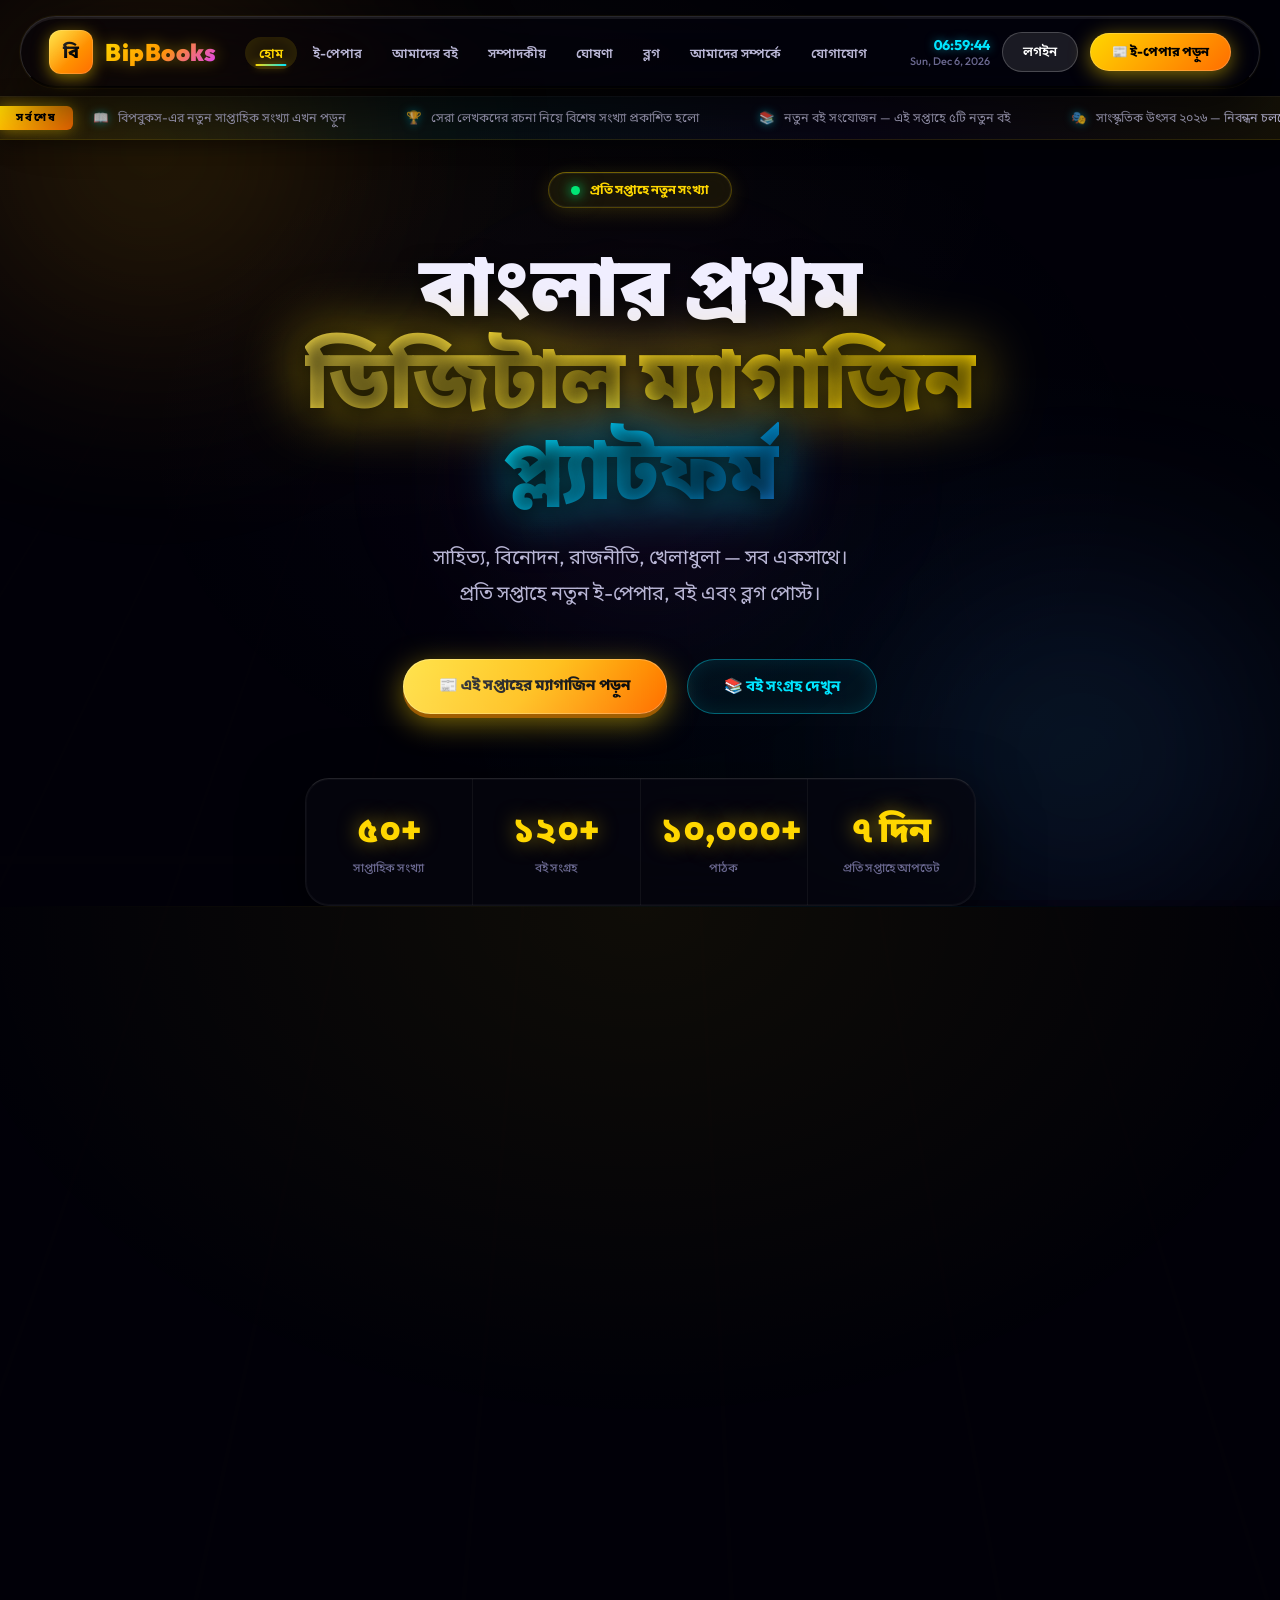
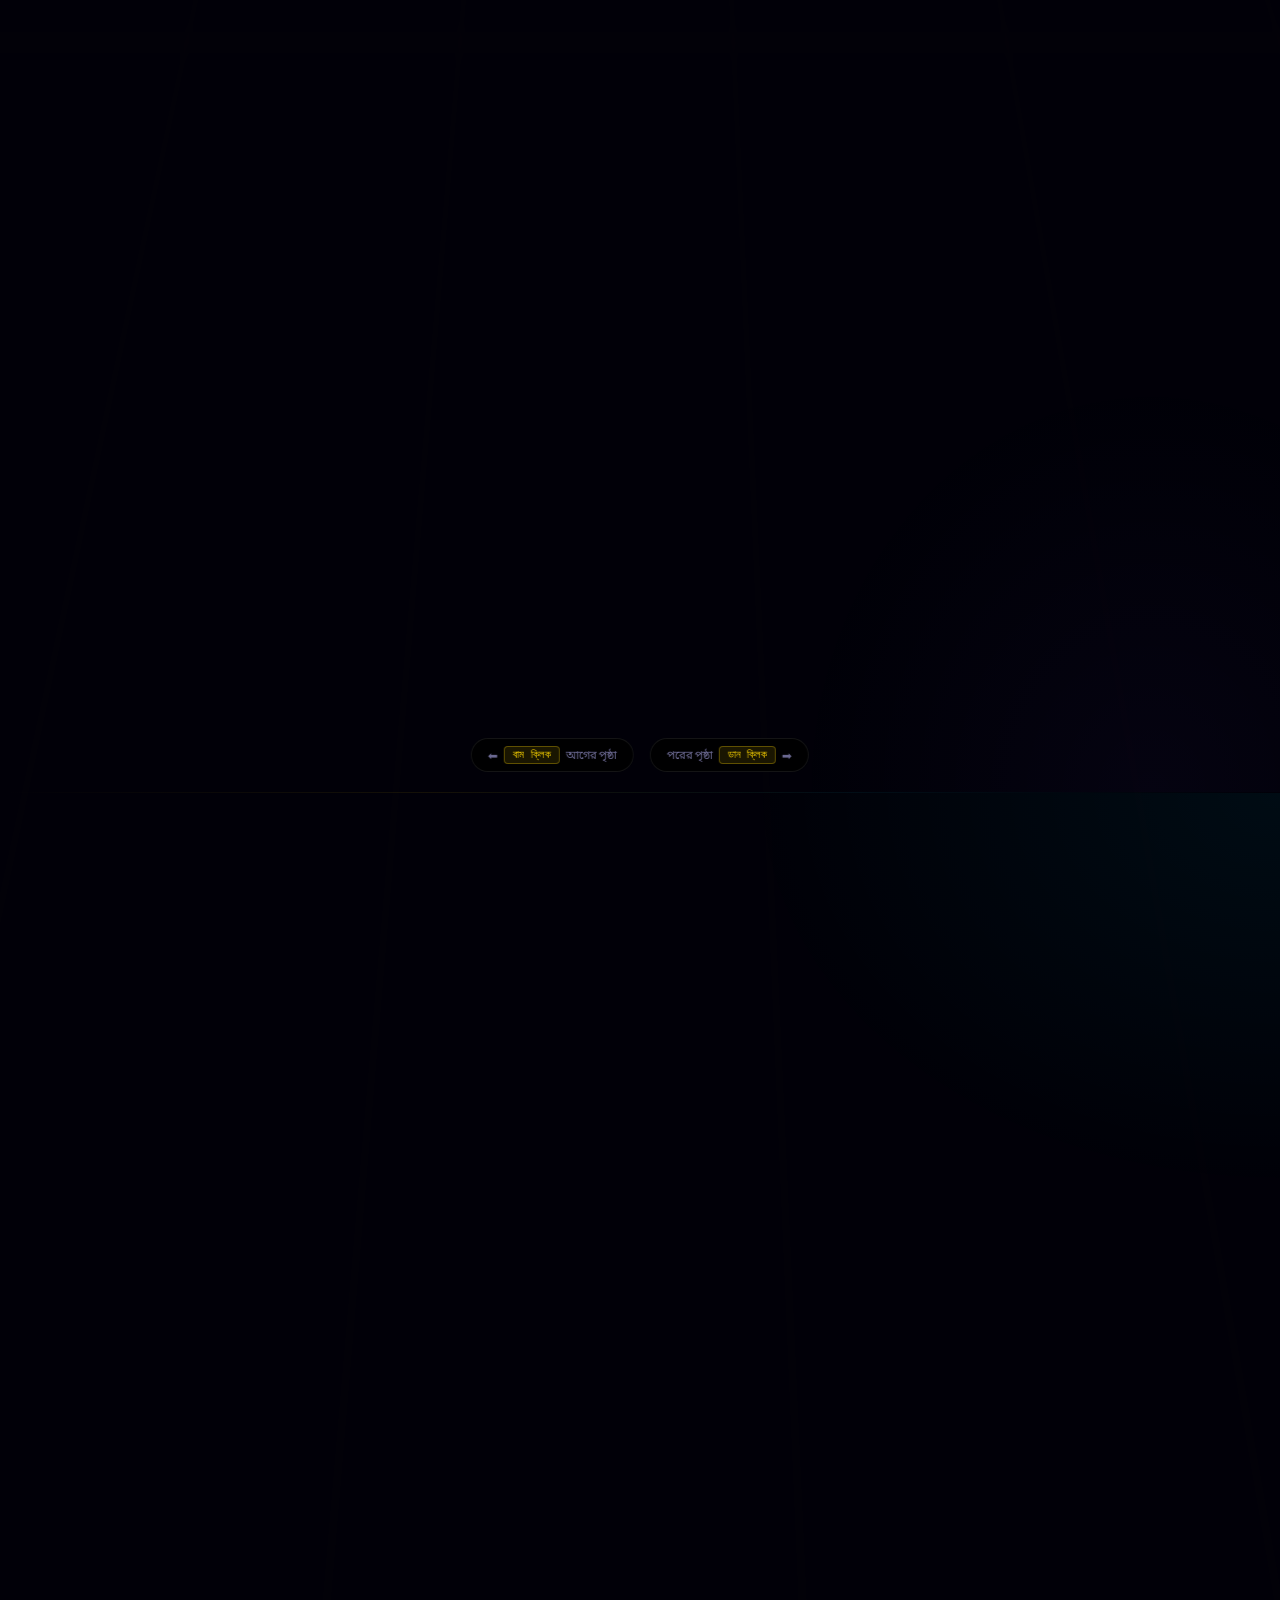
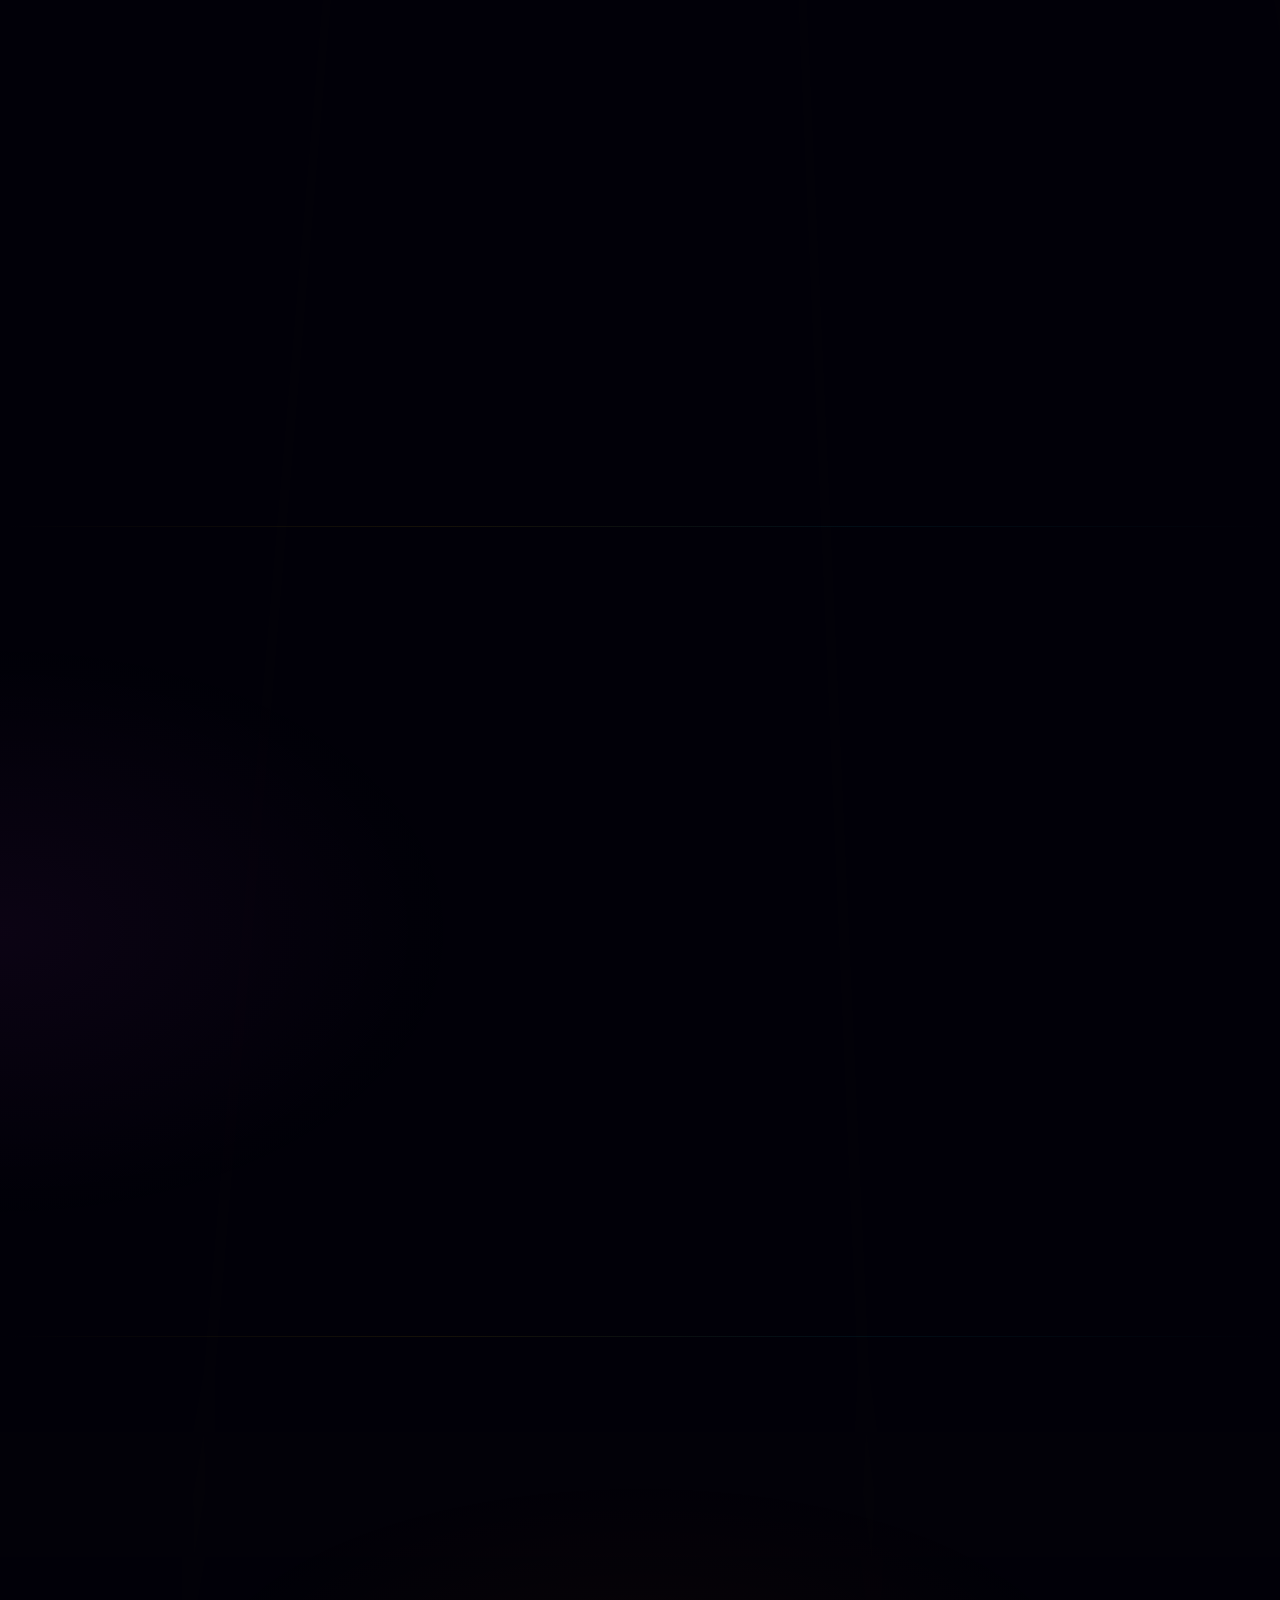
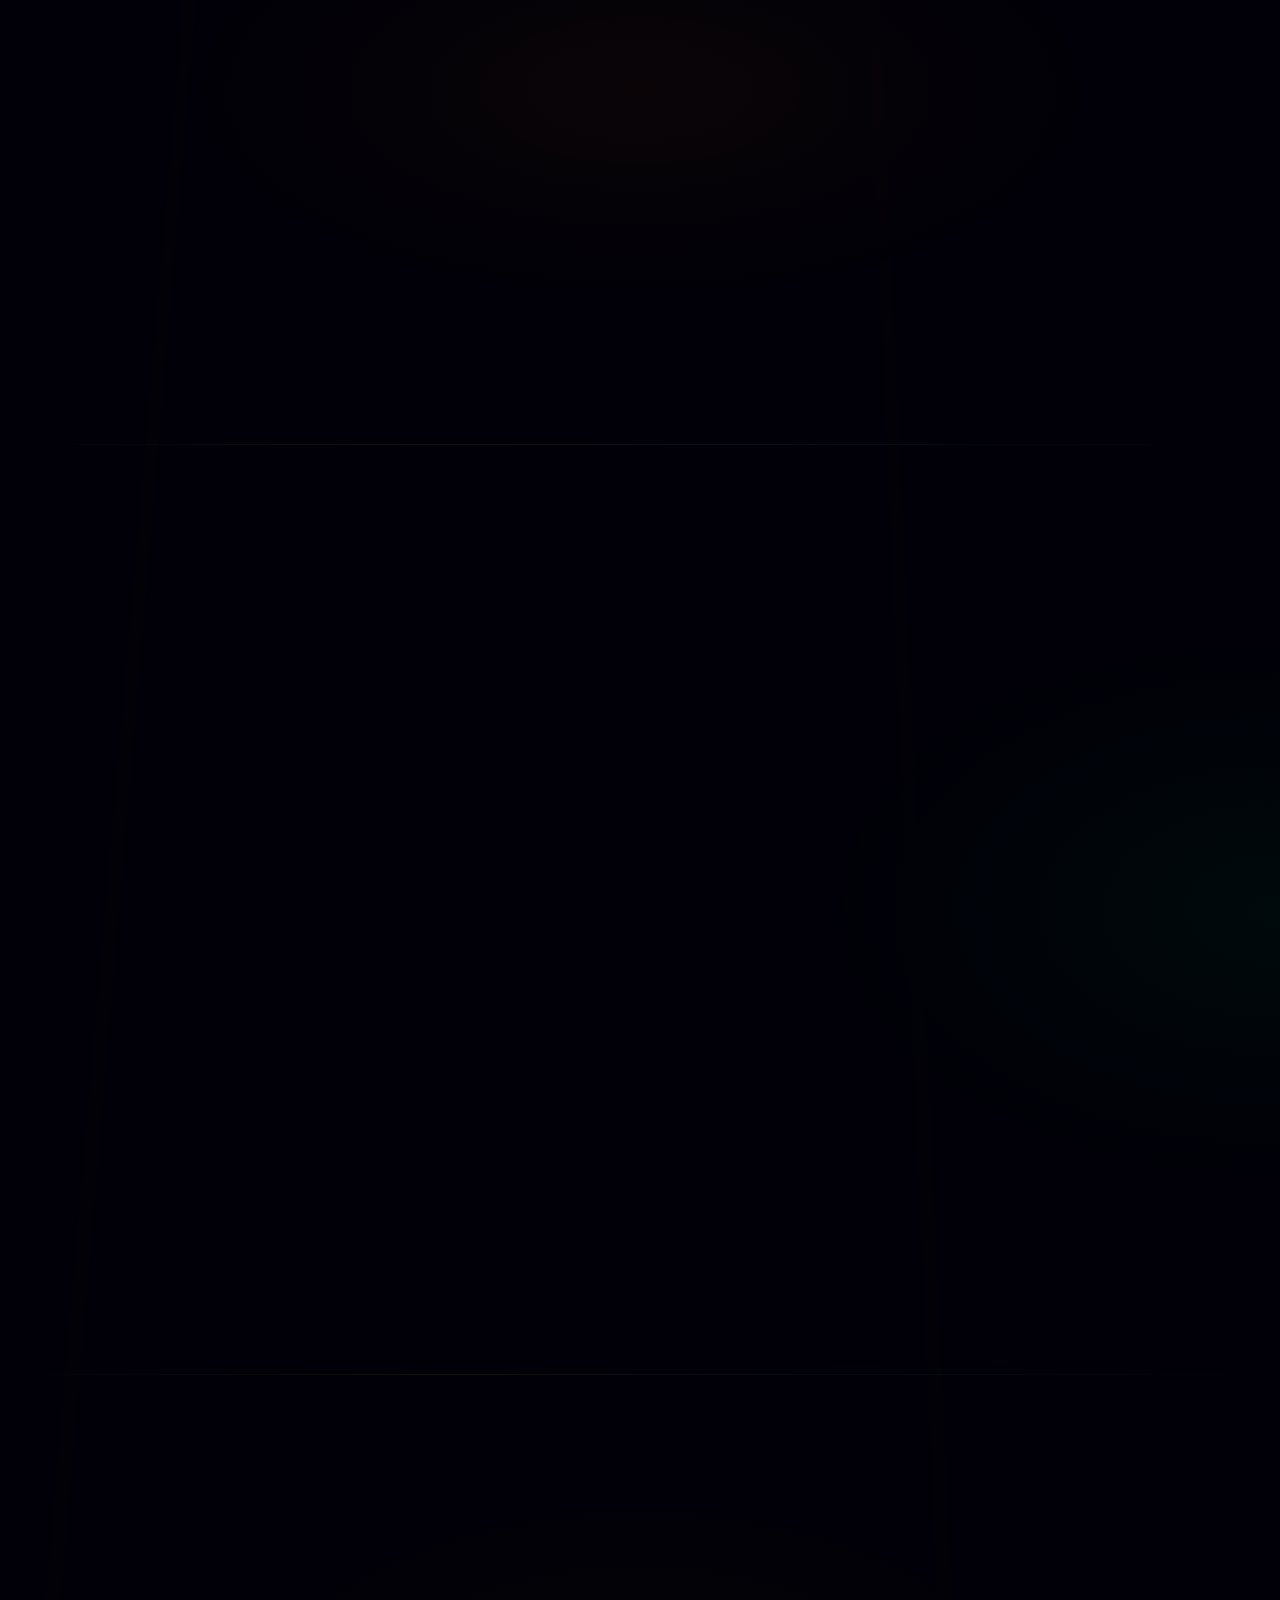
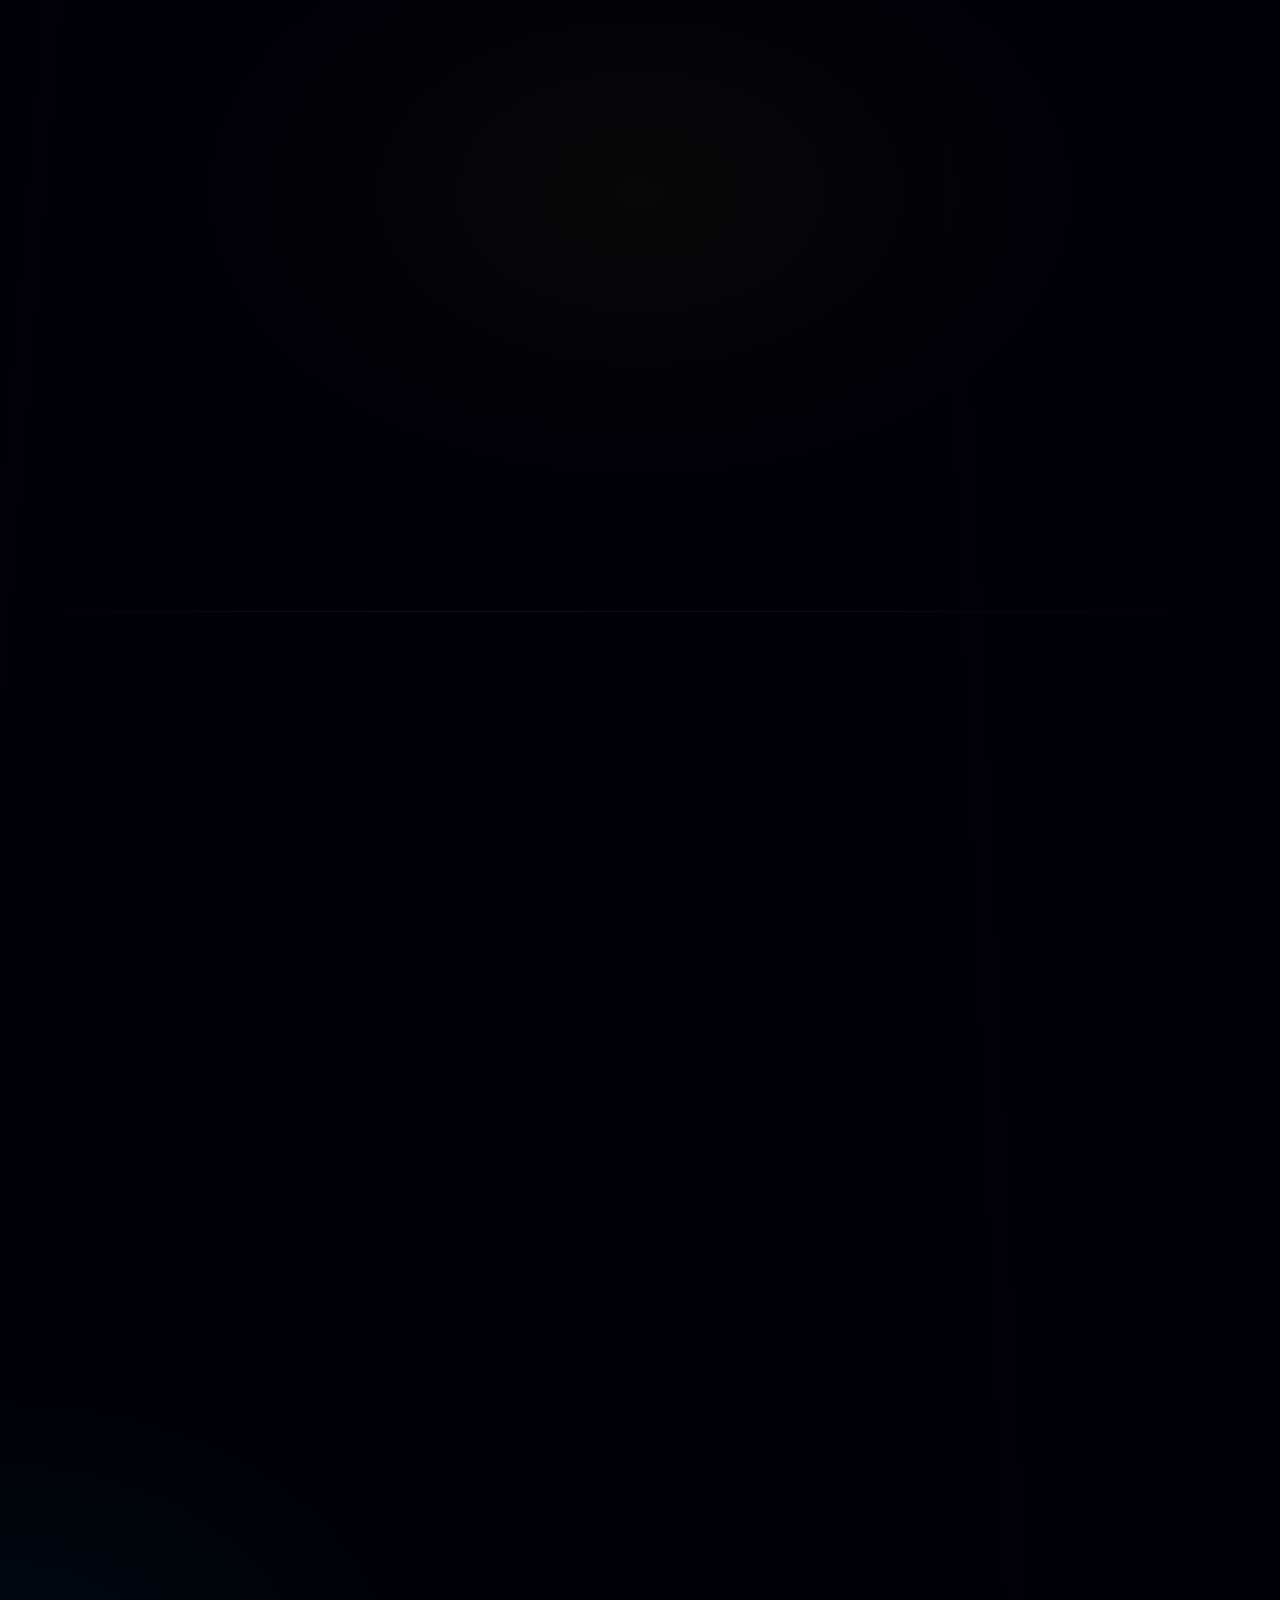
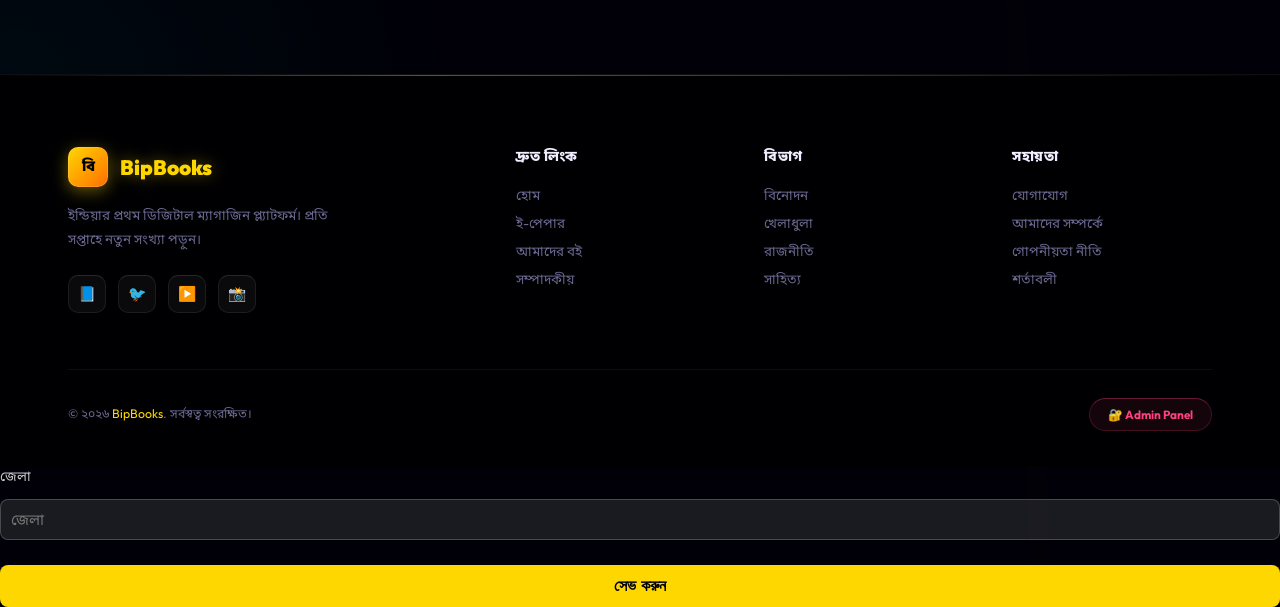
==== index.html @ 5e7f5acd "Add Professional User Dashboard" ====
<!DOCTYPE html>
<html lang="bn">
<head>
  <meta charset="UTF-8" />
  <meta name="viewport" content="width=device-width, initial-scale=1.0" />
  <title>BipBooks — বিপবুকস | বাংলার ডিজিটাল ম্যাগাজিন</title>
  <meta name="description" content="বিপবুকস — ইন্ডিয়ার প্রথম ডিজিটাল ই-পেপার ম্যাগাজিন। প্রতি সপ্তাহে নতুন সংখ্যা পড়ুন, বই সংগ্রহ করুন।" />
  <meta name="theme-color" content="#010008" />
  <link rel="icon" href="data:image/svg+xml,<svg xmlns='http://www.w3.org/2000/svg' viewBox='0 0 100 100'><text y='.9em' font-size='90'>📚</text></svg>" />
  <link rel="preconnect" href="https://fonts.googleapis.com" />
  <link rel="preconnect" href="https://fonts.gstatic.com" crossorigin />
  <link href="https://fonts.googleapis.com/css2?family=Outfit:wght@300;400;500;600;700;800;900&family=Noto+Sans+Bengali:wght@300;400;500;600;700;800&display=swap" rel="stylesheet" />
  <link rel="stylesheet" href="css/style.css" />
  <link rel="stylesheet" href="css/epaper.css" />
</head>
<body>
  <!-- Particle Background -->
  <canvas id="particle-canvas"></canvas>

  <!-- ─── FLOATING NAVBAR ──────────────────────────────── -->
  <nav class="navbar" id="navbar" role="navigation" aria-label="Main navigation">
    <a class="nav-logo" href="#home" aria-label="BipBooks Home">
      <div class="nav-logo-icon">বি</div>
      <span class="nav-logo-text">BipBooks</span>
    </a>

    <ul class="nav-links" role="list">
      <li><a href="#home"           class="active" id="nav-home">হোম</a></li>
      <li><a href="#epaper-section"             id="nav-epaper">ই-পেপার</a></li>
      <li><a href="#our-books"      id="nav-books">আমাদের বই</a></li>
      <li><a href="#editorial-desks" id="nav-editorial">সম্পাদকীয়</a></li>
      <li><a href="#announcements"  id="nav-announce">ঘোষণা</a></li>
      <li><a href="#blogs"          id="nav-blogs">ব্লগ</a></li>
      <li><a href="#about"          id="nav-about">আমাদের সম্পর্কে</a></li>
      <li><a href="#contact"        id="nav-contact">যোগাযোগ</a></li>
    </ul>

    <div class="nav-actions">
      <div class="nav-clock" id="nav-clock" aria-live="polite">
        <span class="clock-time" id="clock-time">00:00:00</span>
        <span class="clock-date" id="clock-date">Jan 01, 2026</span>
      </div>
      <button class="btn-login" id="user-login-btn">লগইন</button>
      <div class="user-profile" id="user-profile-btn" style="display:none;">
        <img src="" alt="Profile" id="user-profile-img">
        <div class="user-dropdown">
          <a href="dashboard.html" id="user-dashboard-link" class="dropdown-link">ড্যাশবোর্ড</a>
          <button id="user-logout-btn">লগআউট</button>
        </div>
      </div>
      <a href="#epaper-section" class="btn-epaper" id="btn-read-epaper">📰 ই-পেপার পড়ুন</a>
    </div>

    <button class="nav-hamburger" id="nav-hamburger" aria-label="Open menu" aria-expanded="false">
      <span></span><span></span><span></span>
    </button>
  </nav>

  <!-- Mobile Nav -->
  <div class="nav-mobile" id="nav-mobile" role="dialog" aria-label="Mobile navigation">
    <a href="#home"            id="mnav-home">🏠 হোম</a>
    <a href="#epaper-section"              id="mnav-epaper">📰 ই-পেপার</a>
    <a href="#our-books"       id="mnav-books">📚 আমাদের বই</a>
    <a href="#editorial-desks" id="mnav-editorial">✍️ সম্পাদকীয়</a>
    <a href="#announcements"   id="mnav-announce">📢 ঘোষণা ও ইভেন্ট</a>
    <a href="#blogs"           id="mnav-blogs">📝 ব্লগ</a>
    <a href="#about"           id="mnav-about">ℹ️ আমাদের সম্পর্কে</a>
    <a href="#contact"         id="mnav-contact">📞 যোগাযোগ</a>
  </div>

  <!-- ─── TICKER BAR ───────────────────────────────────── -->
  <div class="ticker-bar" id="ticker-bar" aria-label="Breaking news ticker">
    <div class="ticker-label">সর্বশেষ</div>
    <div class="ticker-track" id="ticker-track">
      <span class="ticker-item"><span>📖</span> বিপবুকস-এর নতুন সাপ্তাহিক সংখ্যা এখন পড়ুন</span>
      <span class="ticker-item"><span>🏆</span> সেরা লেখকদের রচনা নিয়ে বিশেষ সংখ্যা প্রকাশিত হলো</span>
      <span class="ticker-item"><span>📚</span> নতুন বই সংযোজন — এই সপ্তাহে ৫টি নতুন বই</span>
      <span class="ticker-item"><span>🎭</span> সাংস্কৃতিক উৎসব ২০২৬ — নিবন্ধন চলছে</span>
      <span class="ticker-item"><span>✍️</span> লেখা পাঠান — সেরা লেখা প্রকাশিত হবে</span>
      <span class="ticker-item"><span>🌟</span> পাঠক পুরস্কার ২০২৬ — মনোনয়ন গ্রহণ শুরু</span>
      <!-- Duplicate for seamless loop -->
      <span class="ticker-item"><span>📖</span> বিপবুকস-এর নতুন সাপ্তাহিক সংখ্যা এখন পড়ুন</span>
      <span class="ticker-item"><span>🏆</span> সেরা লেখকদের রচনা নিয়ে বিশেষ সংখ্যা প্রকাশিত হলো</span>
      <span class="ticker-item"><span>📚</span> নতুন বই সংযোজন — এই সপ্তাহে ৫টি নতুন বই</span>
      <span class="ticker-item"><span>🎭</span> সাংস্কৃতিক উৎসব ২০২৬ — নিবন্ধন চলছে</span>
      <span class="ticker-item"><span>✍️</span> লেখা পাঠান — সেরা লেখা প্রকাশিত হবে</span>
      <span class="ticker-item"><span>🌟</span> পাঠক পুরস্কার ২০২৬ — মনোনয়ন গ্রহণ শুরু</span>
    </div>
  </div>

  <div class="page-wrapper">

    <!-- ═══════════════════════════════════════════════════
         HOME / HERO SECTION
    ═══════════════════════════════════════════════════ -->
    <section id="home" aria-label="Hero section">
      <div class="hero-glow-orb orb-1"></div>
      <div class="hero-glow-orb orb-2"></div>
      <div class="hero-glow-orb orb-3"></div>

      <div class="hero-content">
        <div class="hero-badge">
          <span class="dot"></span>
          প্রতি সপ্তাহে নতুন সংখ্যা
        </div>

        <h1 class="hero-title">
          বাংলার প্রথম<br>
          <span class="glow-gold">ডিজিটাল ম্যাগাজিন</span><br>
          <span class="glow-cyan">প্ল্যাটফর্ম</span>
        </h1>

        <p class="hero-subtitle">
          সাহিত্য, বিনোদন, রাজনীতি, খেলাধুলা — সব একসাথে।<br>
          প্রতি সপ্তাহে নতুন ই-পেপার, বই এবং ব্লগ পোস্ট।
        </p>

        <div class="hero-actions">
          <a href="#epaper-section" class="btn-primary" id="hero-read-btn">📰 এই সপ্তাহের ম্যাগাজিন পড়ুন</a>
          <a href="#our-books" class="btn-secondary" id="hero-books-btn">📚 বই সংগ্রহ দেখুন</a>
        </div>

        <div class="hero-stats" role="region" aria-label="Statistics">
          <div class="stat-item">
            <span class="stat-num" id="stat-issues">৫০+</span>
            <span class="stat-label">সাপ্তাহিক সংখ্যা</span>
          </div>
          <div class="stat-item">
            <span class="stat-num" id="stat-books">১২০+</span>
            <span class="stat-label">বই সংগ্রহ</span>
          </div>
          <div class="stat-item">
            <span class="stat-num" id="stat-readers">১০,০০০+</span>
            <span class="stat-label">পাঠক</span>
          </div>
          <div class="stat-item">
            <span class="stat-num">৭ দিন</span>
            <span class="stat-label">প্রতি সপ্তাহে আপডেট</span>
          </div>
        </div>
      </div>
    </section>

    <div class="section-sep"></div>

    <!-- ═══════════════════════════════════════════════════
         ePAPER / MAGAZINE SECTION
    ═══════════════════════════════════════════════════ -->
    <section id="epaper-section" class="section" aria-label="ePaper magazine reader">
      <div class="section-inner">

        <div class="section-header reveal">
          <span class="section-tag tag-gold">সাপ্তাহিক ই-পেপার</span>
          <h2 class="section-title">এই সপ্তাহের <span style="background:linear-gradient(90deg,var(--neon-gold),var(--neon-orange));-webkit-background-clip:text;background-clip:text;-webkit-text-fill-color:transparent;">ম্যাগাজিন</span></h2>
          <div class="glow-divider divider-gold"></div>
        </div>

        <!-- Header row: publish info + countdown -->
        <div class="epaper-header-row reveal">
          <div class="epaper-publish-info">
            <div class="publish-badge" id="publish-badge">
              <span class="live-dot"></span>
              <span id="publish-status-text">লাইভ পাবলিশড</span>
            </div>
            <div class="publish-date-text" id="publish-date-text">
              প্রকাশিত: <span id="pub-date-val">--</span>
            </div>
          </div>
          <div class="epaper-countdown" id="epaper-countdown-wrap">
            <span class="countdown-label">মেয়াদ শেষ হবে:</span>
            <div class="countdown-timer">
              <div class="cd-unit"><span class="cd-num" id="cd-days">--</span><span class="cd-lbl">দিন</span></div>
              <div class="cd-unit"><span class="cd-num" id="cd-hours">--</span><span class="cd-lbl">ঘন্টা</span></div>
              <div class="cd-unit"><span class="cd-num" id="cd-mins">--</span><span class="cd-lbl">মিনিট</span></div>
              <div class="cd-unit"><span class="cd-num" id="cd-secs">--</span><span class="cd-lbl">সেকেন্ড</span></div>
            </div>
          </div>
        </div>

        <!-- Category Slider -->
        <div class="category-slider-wrap reveal">
          <div class="category-slider" id="category-slider" role="tablist" aria-label="Magazine sections">
            <button class="cat-btn active" data-page="1" role="tab" aria-selected="true" id="cat-all">সব পাতা</button>
            <button class="cat-btn" data-page="1" role="tab" id="cat-binodon">বিনোদন</button>
            <button class="cat-btn" data-page="2" role="tab" id="cat-khela">খেলাধুলা</button>
            <button class="cat-btn" data-page="3" role="tab" id="cat-rajniti">রাজনীতি</button>
            <button class="cat-btn" data-page="4" role="tab" id="cat-sahitya">সাহিত্য</button>
            <button class="cat-btn" data-page="5" role="tab" id="cat-bijnan">বিজ্ঞান</button>
            <button class="cat-btn" data-page="6" role="tab" id="cat-artho">অর্থনীতি</button>
            <button class="cat-btn" data-page="7" role="tab" id="cat-shasthya">স্বাস্থ্য</button>
            <button class="cat-btn" data-page="8" role="tab" id="cat-bhromon">ভ্রমণ</button>
          </div>
        </div>

        <!-- ePaper Viewer -->
        <div class="epaper-viewer-wrap reveal" id="epaper-viewer-wrap">
          <!-- Progress bar -->
          <div class="ep-progress-bar"><div class="ep-progress-fill" id="ep-progress"></div></div>

          <!-- Toolbar -->
          <div class="epaper-toolbar">
            <div class="epaper-page-info">
              পৃষ্ঠা <span id="ep-current-page">১</span> / <span id="ep-total-pages">—</span>
            </div>
            <div class="epaper-controls">
              <button class="ep-btn" id="ep-btn-prev" title="আগের পৃষ্ঠা (বাম ক্লিক)">◀</button>
              <div class="ep-zoom">
                <button class="ep-btn" id="ep-btn-zoom-out" title="ছোট করুন">−</button>
                <span class="ep-zoom-value" id="ep-zoom-val">100%</span>
                <button class="ep-btn" id="ep-btn-zoom-in" title="বড় করুন">+</button>
              </div>
              <button class="ep-btn" id="ep-btn-next" title="পরের পৃষ্ঠা (ডান ক্লিক)">▶</button>
              <button class="ep-btn" id="ep-btn-fullscreen" title="পূর্ণ পর্দা">⛶</button>
              <button class="ep-btn" id="ep-btn-help" title="সাহায্য">?</button>
            </div>
          </div>

          <!-- Keyboard shortcuts help panel -->
          <div class="ep-shortcuts-hint" id="ep-shortcuts-hint">
            <div class="shortcut-row"><span>বাম ক্লিক</span><span class="shortcut-key">← আগের পৃষ্ঠা</span></div>
            <div class="shortcut-row"><span>ডান ক্লিক</span><span class="shortcut-key">→ পরের পৃষ্ঠা</span></div>
            <div class="shortcut-row"><span>কীবোর্ড</span><span class="shortcut-key">← →</span></div>
            <div class="shortcut-row"><span>পূর্ণ পর্দা</span><span class="shortcut-key">F</span></div>
          </div>

          <!-- Canvas area -->
          <div class="epaper-canvas-area" id="epaper-canvas-area" role="img" aria-label="Magazine page viewer">

            <!-- Loading state -->
            <div class="epaper-loading" id="epaper-loading">
              <div class="loader-ring"></div>
              <p style="color:var(--text-muted);font-size:0.9rem;">ম্যাগাজিন লোড হচ্ছে...</p>
            </div>

            <!-- Main canvas (hidden until PDF loads) -->
            <canvas id="epaper-canvas" style="display:none;" aria-label="Magazine page content"></canvas>

            <!-- Click overlay for left/right navigation -->
            <div class="ep-click-overlay" id="ep-click-overlay" style="display:none;">
              <div class="ep-click-half left" id="ep-left-zone" title="আগের পৃষ্ঠা">‹</div>
              <div class="ep-click-half right" id="ep-right-zone" title="পরের পৃষ্ঠা">›</div>
            </div>

            
            </div>

            <!-- Coming Soon state -->
            <div class="epaper-coming-soon" id="epaper-coming-soon" style="display:none;">
              <div class="coming-soon-icon">📅</div>
              <h3 class="coming-soon-title">আসছে পরের সংখ্যা!</h3>
              <p class="coming-soon-sub">এই সপ্তাহের ম্যাগাজিনের মেয়াদ শেষ হয়েছে।<br>পরের সংখ্যা খুব শীঘ্রই আসছে!</p>
              <div class="next-issue-countdown" id="next-issue-cd">
                <div class="ncd-unit"><span class="ncd-num" id="ni-days">00</span><span class="ncd-lbl">দিন</span></div>
                <span class="ncd-sep">:</span>
                <div class="ncd-unit"><span class="ncd-num" id="ni-hours">00</span><span class="ncd-lbl">ঘন্টা</span></div>
                <span class="ncd-sep">:</span>
                <div class="ncd-unit"><span class="ncd-num" id="ni-mins">00</span><span class="ncd-lbl">মিনিট</span></div>
              </div>
              <a href="#" class="btn-primary" style="margin-top:16px;" id="notify-btn" onclick="showToast('🔔 আপনাকে জানানো হবে যখন নতুন সংখ্যা আসবে!','#00e676'); return false;">🔔 নতুন সংখ্যার জন্য নোটিফিকেশন পান</a>
            </div>

            <!-- No PDF uploaded -->
            <div class="no-pdf-msg" id="no-pdf-msg">
              <div style="font-size:4rem;margin-bottom:12px;">📰</div>
              <p style="font-size:1rem;font-weight:600;color:var(--text-secondary);margin-bottom:8px;">এখনো কোনো ম্যাগাজিন আপলোড হয়নি</p>
              <p style="font-size:0.82rem;">Admin প্যানেল থেকে নতুন ম্যাগাজিন আপলোড করুন।</p>
            </div>
          </div>

          <!-- Flip hint -->
          <div class="page-flip-hint">
            <div class="flip-hint">⬅ <kbd>বাম ক্লিক</kbd> আগের পৃষ্ঠা</div>
            <div class="flip-hint">পরের পৃষ্ঠা <kbd>ডান ক্লিক</kbd> ➡</div>
          </div>
        </div>

      </div>
    </section>

    <div class="section-sep"></div>

  

  <!-- ════════════════════════════════════════════════════════
       OUR BOOKS SECTION
       ════════════════════════════════════════════════════════ -->
    <section id="our-books" class="section" aria-label="Our books collection">
      <div class="section-inner">
        <div class="section-header reveal">
          <span class="section-tag tag-cyan">বই সংগ্রহ</span>
          <h2 class="section-title">আমাদের <span style="background:linear-gradient(90deg,var(--neon-cyan),#0288d1);-webkit-background-clip:text;background-clip:text;-webkit-text-fill-color:transparent;">বই</span></h2>
          <p class="section-desc">সেরা লেখকদের সেরা রচনা — বাংলা সাহিত্যের এক অসাধারণ সংগ্রহ</p>
          <div class="glow-divider divider-cyan"></div>
        </div>

        <div class="books-grid" id="books-grid">
          <!-- Book cards -->
          <div class="book-card reveal" style="transition-delay:0.05s">
            <div class="book-cover">
              <div class="book-cover-inner" style="background:linear-gradient(135deg,#1a0533,#4a0080);">
                <div class="book-spine"><img src="https://picsum.photos/40/40?random=1" alt="Spine Icon" style="width:24px;height:24px;object-fit:cover;border-radius:50%;" /></div>
                <div class="book-cover-title">কবিতার আলো</div>
              </div>
              <div class="book-overlay"><div class="book-read-btn">পড়ুন</div></div>
            </div>
            <div class="book-info">
              <div class="book-title">কবিতার আলো</div>
              <div class="book-author">রমেন দাস</div>
              <span class="book-genre">কবিতা</span>
            </div>
          </div>

          <div class="book-card reveal" style="transition-delay:0.1s">
            <div class="book-cover">
              <div class="book-cover-inner" style="background:linear-gradient(135deg,#003533,#006666);">
                <div class="book-spine"><img src="https://picsum.photos/40/40?random=2" alt="Spine Icon" style="width:24px;height:24px;object-fit:cover;border-radius:50%;" /></div>
                <div class="book-cover-title">সমুদ্রের ডাক</div>
              </div>
              <div class="book-overlay"><div class="book-read-btn">পড়ুন</div></div>
            </div>
            <div class="book-info">
              <div class="book-title">সমুদ্রের ডাক</div>
              <div class="book-author">নমিতা চক্রবর্তী</div>
              <span class="book-genre">উপন্যাস</span>
            </div>
          </div>

          <div class="book-card reveal" style="transition-delay:0.15s">
            <div class="book-cover">
              <div class="book-cover-inner" style="background:linear-gradient(135deg,#1a0a00,#5c2a00);">
                <div class="book-spine"><img src="https://picsum.photos/40/40?random=3" alt="Spine Icon" style="width:24px;height:24px;object-fit:cover;border-radius:50%;" /></div>
                <div class="book-cover-title">মুক্তির পথে</div>
              </div>
              <div class="book-overlay"><div class="book-read-btn">পড়ুন</div></div>
            </div>
            <div class="book-info">
              <div class="book-title">মুক্তির পথে</div>
              <div class="book-author">কল্যাণ ভট্টাচার্য</div>
              <span class="book-genre">ইতিহাস</span>
            </div>
          </div>

          <div class="book-card reveal" style="transition-delay:0.2s">
            <div class="book-cover">
              <div class="book-cover-inner" style="background:linear-gradient(135deg,#00112b,#003380);">
                <div class="book-spine"><img src="https://picsum.photos/40/40?random=4" alt="Spine Icon" style="width:24px;height:24px;object-fit:cover;border-radius:50%;" /></div>
                <div class="book-cover-title">রাতের গল্প</div>
              </div>
              <div class="book-overlay"><div class="book-read-btn">পড়ুন</div></div>
            </div>
            <div class="book-info">
              <div class="book-title">রাতের গল্প</div>
              <div class="book-author">সুনীতা সেন</div>
              <span class="book-genre">ছোট গল্প</span>
            </div>
          </div>

          <div class="book-card reveal" style="transition-delay:0.25s">
            <div class="book-cover">
              <div class="book-cover-inner" style="background:linear-gradient(135deg,#1a0020,#550066);">
                <div class="book-spine"><img src="https://picsum.photos/40/40?random=5" alt="Spine Icon" style="width:24px;height:24px;object-fit:cover;border-radius:50%;" /></div>
                <div class="book-cover-title">ফুলের বাগান</div>
              </div>
              <div class="book-overlay"><div class="book-read-btn">পড়ুন</div></div>
            </div>
            <div class="book-info">
              <div class="book-title">ফুলের বাগান</div>
              <div class="book-author">জয়ন্ত মুখার্জী</div>
              <span class="book-genre">গল্প সংকলন</span>
            </div>
          </div>

          <div class="book-card reveal" style="transition-delay:0.3s">
            <div class="book-cover">
              <div class="book-cover-inner" style="background:linear-gradient(135deg,#001a0a,#004422);">
                <div class="book-spine"><img src="https://picsum.photos/40/40?random=6" alt="Spine Icon" style="width:24px;height:24px;object-fit:cover;border-radius:50%;" /></div>
                <div class="book-cover-title">সবুজের গান</div>
              </div>
              <div class="book-overlay"><div class="book-read-btn">পড়ুন</div></div>
            </div>
            <div class="book-info">
              <div class="book-title">সবুজের গান</div>
              <div class="book-author">রূপা ঘোযাল</div>
              <span class="book-genre">পরিবেশ</span>
            </div>
          </div>
        </div>
      </div>
    </section>

    <div class="section-sep"></div>

    <!-- ═══════════════════════════════════════════════════
         EDITORIAL DESKS SECTION
    ═══════════════════════════════════════════════════ -->
    <section id="editorial-desks" class="section" aria-label="Editorial team">
      <div class="section-inner">
        <div class="section-header reveal">
          <span class="section-tag tag-magenta">সম্পাদকীয় দল</span>
          <h2 class="section-title">আমাদের <span style="background:linear-gradient(90deg,var(--neon-magenta),var(--neon-pink));-webkit-background-clip:text;background-clip:text;-webkit-text-fill-color:transparent;">সম্পাদক</span></h2>
          <p class="section-desc">দক্ষ ও অভিজ্ঞ সম্পাদকীয় দল যারা প্রতিদিন আপনার জন্য সেরা কন্টেন্ট তৈরি করছেন</p>
          <div class="glow-divider divider-magenta"></div>
        </div>

        <div class="editorial-grid">
          <div class="editor-card reveal" style="transition-delay:0.05s">
            <div class="editor-avatar">
              <img src="https://picsum.photos/150/150?random=11" alt="অলোক রায়" style="width:100%;height:100%;object-fit:cover;border-radius:50%;" />
              <span class="online-badge"></span>
            </div>
            <div class="editor-name">অলোক রায়</div>
            <div class="editor-role">প্রধান সম্পাদক</div>
            <div class="editor-desk">সাহিত্য ও সংস্কৃতি বিভাগ</div>
            <div class="editor-social">
              <a href="#" class="social-btn">📘</a>
              <a href="#" class="social-btn">🐦</a>
              <a href="#" class="social-btn">💼</a>
            </div>
          </div>

          <div class="editor-card reveal" style="transition-delay:0.1s">
            <div class="editor-avatar">
              <img src="https://picsum.photos/150/150?random=12" alt="পল্লবী শর্মা" style="width:100%;height:100%;object-fit:cover;border-radius:50%;" />
              <span class="online-badge"></span>
            </div>
            <div class="editor-name">পল্লবী শর্মা</div>
            <div class="editor-role">সহকারী সম্পাদক</div>
            <div class="editor-desk">রাজনীতি ও অর্থনীতি বিভাগ</div>
            <div class="editor-social">
              <a href="#" class="social-btn">📘</a>
              <a href="#" class="social-btn">🐦</a>
              <a href="#" class="social-btn">💼</a>
            </div>
          </div>

          <div class="editor-card reveal" style="transition-delay:0.15s">
            <div class="editor-avatar">
              <img src="https://picsum.photos/150/150?random=13" alt="মানস ঘোষ" style="width:100%;height:100%;object-fit:cover;border-radius:50%;" />
              <span class="online-badge"></span>
            </div>
            <div class="editor-name">মানস ঘোষ</div>
            <div class="editor-role">ক্রীড়া সম্পাদক</div>
            <div class="editor-desk">খেলাধুলা বিভাগ</div>
            <div class="editor-social">
              <a href="#" class="social-btn">📘</a>
              <a href="#" class="social-btn">🐦</a>
              <a href="#" class="social-btn">💼</a>
            </div>
          </div>

          <div class="editor-card reveal" style="transition-delay:0.2s">
            <div class="editor-avatar">
              <img src="https://picsum.photos/150/150?random=14" alt="তনিমা চ্যাটার্জী" style="width:100%;height:100%;object-fit:cover;border-radius:50%;" />
              <span class="online-badge" style="background:rgba(255,215,0,0.8)"></span>
            </div>
            <div class="editor-name">তনিমা চ্যাটার্জী</div>
            <div class="editor-role">বিজ্ঞান সম্পাদক</div>
            <div class="editor-desk">বিজ্ঞান ও প্রযুক্তি বিভাগ</div>
            <div class="editor-social">
              <a href="#" class="social-btn">📘</a>
              <a href="#" class="social-btn">🐦</a>
              <a href="#" class="social-btn">💼</a>
            </div>
          </div>
        </div>
      </div>
    </section>

    <div class="section-sep"></div>

    <!-- ═══════════════════════════════════════════════════
         ANNOUNCEMENTS & EVENTS SECTION
    ═══════════════════════════════════════════════════ -->
    <section id="announcements" class="section" aria-label="Announcements and events">
      <div class="section-inner">
        <div class="section-header reveal">
          <span class="section-tag tag-gold">ঘোষণা ও ইভেন্ট</span>
          <h2 class="section-title">সর্বশেষ <span style="background:linear-gradient(90deg,var(--neon-orange),var(--neon-gold));-webkit-background-clip:text;background-clip:text;-webkit-text-fill-color:transparent;">ঘোষণা</span></h2>
          <p class="section-desc">আমাদের সকল কার্যক্রম, ইভেন্ট এবং গুরুত্বপূর্ণ বিজ্ঞপ্তি সম্পর্কে আপডেট থাকুন</p>
          <div class="glow-divider divider-gold"></div>
        </div>

        <div class="announce-grid">
          <div class="announce-card reveal" style="transition-delay:0.05s">
            <div class="announce-type type-event">🎭 ইভেন্ট</div>
            <div class="announce-title">বার্ষিক সাহিত্য উৎসব ২০২৬</div>
            <div class="announce-desc">কলকাতায় আয়োজিত বার্ষিক সাহিত্য উৎসবে অংশ নিন। সেরা লেখক ও কবিদের সাথে সরাসরি কথা বলার সুযোগ।</div>
            <div class="announce-meta">
              <div class="announce-date"><span class="announce-dot"></span> ১৫ আগস্ট, ২০২৬</div>
              <span>কলকাতা, ইন্ডিয়া</span>
            </div>
          </div>

          <div class="announce-card reveal" style="transition-delay:0.1s">
            <div class="announce-type type-notice">📢 বিজ্ঞপ্তি</div>
            <div class="announce-title">নতুন লেখক নিবন্ধন শুরু</div>
            <div class="announce-desc">বিপবুকস-এ লিখতে চান? এখনই নিবন্ধন করুন। সেরা লেখা প্রকাশিত হবে এবং লেখককে পুরস্কৃত করা হবে।</div>
            <div class="announce-meta">
              <div class="announce-date"><span class="announce-dot" style="background:var(--neon-pink)"></span> ১ জুলাই থেকে ৩১ আগস্ট</div>
              <span>অনলাইন</span>
            </div>
          </div>

          <div class="announce-card reveal" style="transition-delay:0.15s">
            <div class="announce-type type-award">🏆 পুরস্কার</div>
            <div class="announce-title">পাঠক পুরস্কার ২০২৬ মনোনয়ন</div>
            <div class="announce-desc">এ বছরের সেরা বই ও লেখক নির্বাচনে আপনার vote দিন। পাঠকদের মতামতেই নির্ধারিত হবে পুরস্কার।</div>
            <div class="announce-meta">
              <div class="announce-date"><span class="announce-dot" style="background:var(--neon-gold)"></span> চলছে এখন</div>
              <span>অনলাইন ভোটিং</span>
            </div>
          </div>
        </div>
      </div>
    </section>

    <div class="section-sep"></div>

    <!-- ═══════════════════════════════════════════════════
         BLOGS SECTION
    ═══════════════════════════════════════════════════ -->
    <section id="blogs" class="section" aria-label="Blog articles">
      <div class="section-inner">
        <div class="section-header reveal">
          <span class="section-tag tag-green">ব্লগ</span>
          <h2 class="section-title">সর্বশেষ <span style="background:linear-gradient(90deg,var(--neon-green),#00bfa5);-webkit-background-clip:text;background-clip:text;-webkit-text-fill-color:transparent;">ব্লগ</span></h2>
          <p class="section-desc">আমাদের দক্ষ লেখকদের তাজা ও তথ্যবহুল ব্লগ পোস্ট পড়ুন</p>
          <div class="glow-divider divider-green"></div>
        </div>

        <div class="blogs-grid">
          <div class="blog-card reveal" style="transition-delay:0.05s">
            <div class="blog-img" style="background: none; padding: 0;">
              <img src="https://picsum.photos/400/250?random=21" alt="রবীন্দ্রনাথের কবিতায় প্রকৃতির চিত্র" style="width:100%;height:100%;object-fit:cover;" />
              <div class="blog-img-overlay"></div>
            </div>
            <div class="blog-body">
              <span class="blog-cat">সাহিত্য</span>
              <div class="blog-title">রবীন্দ্রনাথের কবিতায় প্রকৃতির চিত্র</div>
              <div class="blog-excerpt">রবীন্দ্রনাথ ঠাকুরের কবিতায় প্রকৃতি কেবল পটভূমি নয়, এটি মানবজীবনের সাথে এক অবিচ্ছেদ্য সম্পর্কে জড়িত...</div>
              <div class="blog-footer">
                <span class="blog-author">সুনীতা সেন</span>
                <span class="blog-date">১৫ জুলাই, ২০২৬</span>
              </div>
              <a href="#" class="blog-read-more" style="margin-top:10px;display:inline-flex;">পড়ুন →</a>
            </div>
          </div>

          <div class="blog-card reveal" style="transition-delay:0.1s">
            <div class="blog-img" style="background: none; padding: 0;">
              <img src="https://picsum.photos/400/250?random=22" alt="ইন্ডিয়ান ক্রিকেটের স্বর্ণযুগ" style="width:100%;height:100%;object-fit:cover;" />
              <div class="blog-img-overlay"></div>
            </div>
            <div class="blog-body">
              <span class="blog-cat">খেলাধুলা</span>
              <div class="blog-title">ইন্ডিয়ান ক্রিকেটের স্বর্ণযুগ</div>
              <div class="blog-excerpt">বিশ্বকাপে ইন্ডিয়ার অসাধারণ পারফরম্যান্স নিয়ে বিশ্লেষণ। তরুণ খেলোয়াড়রা কীভাবে দলকে নতুন উচ্চতায় নিয়ে যাচ্ছে...</div>
              <div class="blog-footer">
                <span class="blog-author">মানস ঘোষ</span>
                <span class="blog-date">১৪ জুলাই, ২০২৬</span>
              </div>
              <a href="#" class="blog-read-more" style="margin-top:10px;display:inline-flex;">পড়ুন →</a>
            </div>
          </div>

          <div class="blog-card reveal" style="transition-delay:0.15s">
            <div class="blog-img" style="background: none; padding: 0;">
              <img src="https://picsum.photos/400/250?random=23" alt="ডিজিটাল ইন্ডিয়ার পরবর্তী ধাপ" style="width:100%;height:100%;object-fit:cover;" />
              <div class="blog-img-overlay"></div>
            </div>
            <div class="blog-body">
              <span class="blog-cat">রাজনীতি</span>
              <div class="blog-title">ডিজিটাল ইন্ডিয়ার পরবর্তী ধাপ</div>
              <div class="blog-excerpt">স্মার্ট নেশন গড়ার লক্ষ্যে সরকারের নতুন পরিকল্পনা এবং প্রযুক্তি খাতে বিনিয়োগের সম্ভাবনা নিয়ে বিশ্লেষণ...</div>
              <div class="blog-footer">
                <span class="blog-author">পল্লবী শর্মা</span>
                <span class="blog-date">১৩ জুলাই, ২০২৬</span>
              </div>
              <a href="#" class="blog-read-more" style="margin-top:10px;display:inline-flex;">পড়ুন →</a>
            </div>
          </div>
        </div>
      </div>
    </section>

    <div class="section-sep"></div>

    <!-- ═══════════════════════════════════════════════════
         ABOUT SECTION
    ═══════════════════════════════════════════════════ -->
    <section id="about" class="section" aria-label="About BipBooks">
      <div class="section-inner">
        <div class="about-grid">
          <div class="about-visual reveal-left">
            <div class="about-glow-card">
              <span style="font-size:5rem">📚</span>
              <span style="font-size:1.2rem;font-weight:800;color:var(--neon-gold)">BipBooks</span>
            </div>
            <div class="about-floating-badge badge-top">
              📖 ৫০+ সাপ্তাহিক সংখ্যা
            </div>
            <div class="about-floating-badge badge-bottom">
              ✨ বাংলার প্রথম ই-পেপার
            </div>
          </div>

          <div class="about-content reveal-right">
            <div class="section-header" style="text-align:left;margin-bottom:32px;">
              <span class="section-tag tag-gold">আমাদের সম্পর্কে</span>
              <h2 class="section-title">বিপবুকস <span style="background:linear-gradient(90deg,var(--neon-gold),var(--neon-orange));-webkit-background-clip:text;background-clip:text;-webkit-text-fill-color:transparent;">কী?</span></h2>
              <div class="glow-divider divider-gold" style="margin:16px 0 0;"></div>
            </div>

            <p class="about-text">বিপবুকস ইন্ডিয়ার একটি অগ্রণী ডিজিটাল পাবলিশিং প্ল্যাটফর্ম। আমরা প্রতি সপ্তাহে একটি সম্পূর্ণ ম্যাগাজিন প্রকাশ করি যেখানে সাহিত্য, রাজনীতি, খেলাধুলা, বিজ্ঞান সহ বিভিন্ন বিষয়ে তথ্যবহুল ও আকর্ষণীয় লেখা থাকে।</p>
            <p class="about-text">আমাদের লক্ষ্য হলো বাংলা পড়ার সংস্কৃতিকে ডিজিটাল যুগে নিয়ে আসা এবং পাঠকদের কাছে সহজে পৌঁছে দেওয়া।</p>

            <div class="about-features">
              <div class="about-feature">
                <div class="feature-icon">📰</div>
                <div class="feature-text">
                  <div class="ft-title">সাপ্তাহিক ই-পেপার</div>
                  <div class="ft-desc">প্রতি সপ্তাহে নতুন ম্যাগাজিন, PDF আকারে পড়ুন</div>
                </div>
              </div>
              <div class="about-feature">
                <div class="feature-icon">🔄</div>
                <div class="feature-text">
                  <div class="ft-title">স্বয়ংক্রিয় আপডেট</div>
                  <div class="ft-desc">৬ দিন পর পুরনো সংখ্যা সরে যায়, নতুন আসে</div>
                </div>
              </div>
              <div class="about-feature">
                <div class="feature-icon">📱</div>
                <div class="feature-text">
                  <div class="ft-title">সকল ডিভাইসে পড়ুন</div>
                  <div class="ft-desc">মোবাইল, ট্যাবলেট, ল্যাপটপ — সব জায়গায়</div>
                </div>
              </div>
            </div>
          </div>
        </div>
      </div>
    </section>

    <div class="section-sep"></div>

    <!-- ═══════════════════════════════════════════════════
         CONTACT SECTION
    ═══════════════════════════════════════════════════ -->
    <section id="contact" class="section" aria-label="Contact us">
      <div class="section-inner">
        <div class="section-header reveal">
          <span class="section-tag tag-cyan">যোগাযোগ</span>
          <h2 class="section-title">আমাদের সাথে <span style="background:linear-gradient(90deg,var(--neon-cyan),#0288d1);-webkit-background-clip:text;background-clip:text;-webkit-text-fill-color:transparent;">কথা বলুন</span></h2>
          <p class="section-desc">যেকোনো প্রশ্ন, পরামর্শ বা সহযোগিতার জন্য আমাদের সাথে যোগাযোগ করুন</p>
          <div class="glow-divider divider-cyan"></div>
        </div>

        <div class="contact-grid">
          <div class="contact-info reveal-left">
            <div class="contact-info-item">
              <div class="contact-icon">📧</div>
              <div class="contact-detail">
                <div class="cd-label">ইমেইল</div>
                <div class="cd-value">info@bipbooks.com</div>
              </div>
            </div>
            <div class="contact-info-item">
              <div class="contact-icon">📞</div>
              <div class="contact-detail">
                <div class="cd-label">ফোন</div>
                <div class="cd-value">+91 9XXX-XXXXXX</div>
              </div>
            </div>
            <div class="contact-info-item">
              <div class="contact-icon">📍</div>
              <div class="contact-detail">
                <div class="cd-label">ঠিকানা</div>
                <div class="cd-value">কলকাতা, ইন্ডিয়া</div>
              </div>
            </div>
            <div class="contact-info-item">
              <div class="contact-icon">📘</div>
              <div class="contact-detail">
                <div class="cd-label">ফেসবুক</div>
                <div class="cd-value">facebook.com/bipbooks</div>
              </div>
            </div>
          </div>

          <div class="reveal-right">
            <form class="contact-form" id="contact-form" onsubmit="handleContactForm(event)">
              <div class="form-group">
                <label class="form-label" for="contact-name">আপনার নাম</label>
                <input class="form-input" type="text" id="contact-name" name="name" placeholder="আপনার পূর্ণ নাম লিখুন" required />
              </div>
              <div class="form-group">
                <label class="form-label" for="contact-email">ইমেইল ঠিকানা</label>
                <input class="form-input" type="email" id="contact-email" name="email" placeholder="your@email.com" required />
              </div>
              <div class="form-group">
                <label class="form-label" for="contact-subject">বিষয়</label>
                <input class="form-input" type="text" id="contact-subject" name="subject" placeholder="বিষয় লিখুন" required />
              </div>
              <div class="form-group">
                <label class="form-label" for="contact-message">বার্তা</label>
                <textarea class="form-textarea" id="contact-message" name="message" placeholder="আপনার বার্তা লিখুন..." required></textarea>
              </div>
              <button type="submit" class="btn-submit" id="contact-submit-btn">📨 বার্তা পাঠান</button>
            </form>
          </div>
        </div>
      </div>
    </section>

  </div><!-- end page-wrapper -->

  <!-- ─── FOOTER ───────────────────────────────────────── -->
  <footer role="contentinfo">
    <div class="footer-inner">
      <div class="footer-top">
        <div class="footer-brand">
          <div class="footer-logo">
            <div class="footer-logo-icon">বি</div>
            <span class="footer-logo-text">BipBooks</span>
          </div>
          <p class="footer-desc">ইন্ডিয়ার প্রথম ডিজিটাল ম্যাগাজিন প্ল্যাটফর্ম। প্রতি সপ্তাহে নতুন সংখ্যা পড়ুন।</p>
          <div class="footer-social">
            <a href="#" class="f-social" aria-label="Facebook">📘</a>
            <a href="#" class="f-social" aria-label="Twitter">🐦</a>
            <a href="#" class="f-social" aria-label="YouTube">▶️</a>
            <a href="#" class="f-social" aria-label="Instagram">📸</a>
          </div>
        </div>

        <div class="footer-col">
          <h4>দ্রুত লিংক</h4>
          <ul>
            <li><a href="#home">হোম</a></li>
            <li><a href="#epaper-section">ই-পেপার</a></li>
            <li><a href="#our-books">আমাদের বই</a></li>
            <li><a href="#editorial-desks">সম্পাদকীয়</a></li>
          </ul>
        </div>

        <div class="footer-col">
          <h4>বিভাগ</h4>
          <ul>
            <li><a href="#">বিনোদন</a></li>
            <li><a href="#">খেলাধুলা</a></li>
            <li><a href="#">রাজনীতি</a></li>
            <li><a href="#">সাহিত্য</a></li>
          </ul>
        </div>

        <div class="footer-col">
          <h4>সহায়তা</h4>
          <ul>
            <li><a href="#contact">যোগাযোগ</a></li>
            <li><a href="#about">আমাদের সম্পর্কে</a></li>
            <li><a href="#">গোপনীয়তা নীতি</a></li>
            <li><a href="#">শর্তাবলী</a></li>
          </ul>
        </div>
      </div>

      <div class="footer-bottom">
        <span>© ২০২৬ <a href="#home">BipBooks</a>. সর্বস্বত্ব সংরক্ষিত।</span>
        <a href="admin.html" class="admin-link">🔐 Admin Panel</a>
      </div>
    </div>
  </footer>

  <!-- Toast Notification -->
  <div id="main-toast" class="toast">
    <span class="toast-icon">ℹ️</span>
    <span id="toast-msg"></span>
  </div>

  <div class="form-group">
          <label for="ud-district">জেলা</label>
          <input type="text" id="ud-district" placeholder="জেলা" required>
        </div>
        <button type="submit" class="btn-save" id="ud-save-btn">সেভ করুন</button>
      </form>
    </div>
  </div>

  <!-- ─── SCRIPTS ──────────────────────────────────────── -->
  <!-- PDF.js CDN -->
  <script src="https://cdnjs.cloudflare.com/ajax/libs/pdf.js/3.11.174/pdf.min.js"></script>
  <script>
    if (typeof pdfjsLib !== 'undefined') {
      pdfjsLib.GlobalWorkerOptions.workerSrc = 'https://cdnjs.cloudflare.com/ajax/libs/pdf.js/3.11.174/pdf.worker.min.js';
    }
  </script>
  <!-- Firebase Compat Libraries -->
  <script src="https://www.gstatic.com/firebasejs/10.11.0/firebase-app-compat.js"></script>
  <script src="https://www.gstatic.com/firebasejs/10.11.0/firebase-auth-compat.js"></script>
  <script src="https://www.gstatic.com/firebasejs/10.11.0/firebase-firestore-compat.js"></script>

  <script src="js/idb.js"></script>
  <script src="js/realtime.js"></script>
  <script src="js/epaper.js"></script>
  <script src="js/main.js"></script>

</body>
</html>
---- css/style.css ----
/* ============================================================
   BipBooks.com — 3D PREMIUM ULTRA DESIGN SYSTEM
   Holographic · Depth · Glassmorphism · Neon 3D
   ============================================================ */

@import url('https://fonts.googleapis.com/css2?family=Outfit:wght@300;400;500;600;700;800;900&family=Noto+Sans+Bengali:wght@300;400;500;600;700;800&display=swap');

/* ─── CSS Variables ─────────────────────────────────────────── */
:root {
  /* Deep 3D Background */
  --bg-void:       #010008;
  --bg-primary:    #03020a;
  --bg-secondary:  #07060f;
  --bg-depth:      #0d0b1a;

  /* Glass layers */
  --glass-1:       rgba(255,255,255,0.025);
  --glass-2:       rgba(255,255,255,0.05);
  --glass-3:       rgba(255,255,255,0.08);

  /* Premium Neon Palette */
  --neon-gold:     #ffd700;
  --neon-gold-2:   #ffb800;
  --neon-cyan:     #00e5ff;
  --neon-cyan-2:   #00b4d8;
  --neon-magenta:  #e040fb;
  --neon-green:    #00e676;
  --neon-orange:   #ff6d00;
  --neon-pink:     #ff4081;
  --neon-violet:   #7c4dff;
  --neon-red:      #ff1744;

  /* Text */
  --text-primary:  #f0eeff;
  --text-secondary:#b8b5d4;
  --text-muted:    #6a6890;

  /* 3D Borders */
  --border-glass:  rgba(255,255,255,0.08);
  --border-glow:   rgba(255,215,0,0.3);
  --border-3d-top: rgba(255,255,255,0.15);
  --border-3d-bot: rgba(0,0,0,0.5);

  /* Border Radii */
  --r-sm:   10px;
  --r-md:   16px;
  --r-lg:   24px;
  --r-xl:   36px;
  --r-pill: 999px;

  /* 3D Shadows */
  --shadow-float:    0 20px 60px rgba(0,0,0,0.8), 0 8px 20px rgba(0,0,0,0.5);
  --shadow-gold:     0 0 20px rgba(255,215,0,0.4), 0 0 60px rgba(255,215,0,0.15), 0 0 120px rgba(255,215,0,0.05);
  --shadow-cyan:     0 0 20px rgba(0,229,255,0.4), 0 0 60px rgba(0,229,255,0.15), 0 0 120px rgba(0,229,255,0.05);
  --shadow-magenta:  0 0 20px rgba(224,64,251,0.4), 0 0 60px rgba(224,64,251,0.15);
  --shadow-green:    0 0 20px rgba(0,230,118,0.4), 0 0 60px rgba(0,230,118,0.15);
  --shadow-3d:       0 40px 80px rgba(0,0,0,0.9), 0 10px 30px rgba(0,0,0,0.6), inset 0 1px 0 rgba(255,255,255,0.1);

  /* Nav */
  --nav-height: 72px;

  /* Transitions */
  --t-fast:   all 0.2s cubic-bezier(0.4,0,0.2,1);
  --t-smooth: all 0.4s cubic-bezier(0.4,0,0.2,1);
  --t-spring: all 0.5s cubic-bezier(0.34,1.56,0.64,1);
}

/* ─── Reset ─────────────────────────────────────────────────── */
*, *::before, *::after { box-sizing: border-box; margin: 0; padding: 0; }
html { scroll-behavior: smooth; overflow-x: hidden; }
body {
  font-family: 'Outfit', 'Noto Sans Bengali', sans-serif;
  background: var(--bg-void);
  color: var(--text-primary);
  overflow-x: hidden;
  min-height: 100vh;
}
img { max-width: 100%; display: block; }
a { text-decoration: none; color: inherit; }
ul { list-style: none; }
button { cursor: pointer; border: none; outline: none; background: none; }

/* ─── Premium Scrollbar ──────────────────────────────────────── */
::-webkit-scrollbar { width: 5px; }
::-webkit-scrollbar-track { background: var(--bg-void); }
::-webkit-scrollbar-thumb {
  background: linear-gradient(180deg, var(--neon-gold), var(--neon-violet), var(--neon-cyan));
  border-radius: 4px;
  box-shadow: 0 0 8px rgba(255,215,0,0.5);
}

/* ─── 3D Background Grid ──────────────────────────────────────── */
#particle-canvas {
  position: fixed; inset: 0;
  width: 100%; height: 100%;
  z-index: 0; pointer-events: none;
}

/* 3D Perspective Grid overlay */
body::before {
  content: '';
  position: fixed; inset: 0; z-index: 0;
  background:
    linear-gradient(rgba(255,215,0,0.015) 1px, transparent 1px),
    linear-gradient(90deg, rgba(255,215,0,0.015) 1px, transparent 1px);
  background-size: 60px 60px;
  transform: perspective(800px) rotateX(60deg) scaleY(2);
  transform-origin: center top;
  mask-image: linear-gradient(to bottom, transparent 0%, rgba(0,0,0,0.3) 50%, transparent 100%);
  -webkit-mask-image: linear-gradient(to bottom, transparent 0%, rgba(0,0,0,0.3) 50%, transparent 100%);
  pointer-events: none;
  animation: gridShift 20s linear infinite;
}
@keyframes gridShift {
  0% { background-position: 0 0, 0 0; }
  100% { background-position: 60px 60px, 60px 60px; }
}

/* ─── Ambient Glow ────────────────────────────────────────────── */
body::after {
  content: '';
  position: fixed; inset: 0; z-index: 0;
  background:
    radial-gradient(ellipse 60% 40% at 20% 20%, rgba(255,215,0,0.04) 0%, transparent 100%),
    radial-gradient(ellipse 50% 40% at 80% 80%, rgba(0,229,255,0.04) 0%, transparent 100%),
    radial-gradient(ellipse 40% 40% at 50% 50%, rgba(124,77,255,0.03) 0%, transparent 100%);
  pointer-events: none;
}

/* ─── Page Wrapper ──────────────────────────────────────────── */
.page-wrapper { position: relative; z-index: 1; }

/* ═══════════════════════════════════════════════════════════════
   FLOATING 3D NAVIGATION
═══════════════════════════════════════════════════════════════ */
.navbar {
  position: fixed; top: 16px; left: 50%; transform: translateX(-50%);
  z-index: 1000;
  width: calc(100% - 40px); max-width: 1260px;
  background: rgba(3,2,10,0.6);
  backdrop-filter: blur(32px) saturate(200%);
  -webkit-backdrop-filter: blur(32px) saturate(200%);
  border: 1px solid var(--border-3d-top);
  border-bottom-color: var(--border-3d-bot);
  border-radius: var(--r-xl);
  padding: 0 28px;
  height: var(--nav-height);
  display: flex; align-items: center; justify-content: space-between;
  box-shadow:
    0 2px 0 rgba(255,255,255,0.08) inset,
    0 -1px 0 rgba(0,0,0,0.8) inset,
    0 20px 60px rgba(0,0,0,0.7),
    0 0 0 1px rgba(255,215,0,0.06);
  transition: var(--t-smooth);
}
.navbar.scrolled {
  background: rgba(3,2,10,0.88);
  box-shadow:
    0 2px 0 rgba(255,255,255,0.08) inset,
    0 -1px 0 rgba(0,0,0,0.8) inset,
    0 20px 80px rgba(0,0,0,0.9),
    var(--shadow-gold);
}

.nav-logo { display: flex; align-items: center; gap: 12px; }
.nav-logo-icon {
  width: 44px; height: 44px;
  background: linear-gradient(135deg, #ffd700 0%, #ff9800 50%, #ff6d00 100%);
  border-radius: 12px;
  display: flex; align-items: center; justify-content: center;
  font-size: 18px; font-weight: 900;
  color: #000;
  box-shadow: 0 4px 16px rgba(255,215,0,0.5), 0 0 0 1px rgba(255,255,255,0.15) inset;
  animation: logoPulse3D 3s ease-in-out infinite;
  transform-style: preserve-3d;
  position: relative;
}
.nav-logo-icon::after {
  content: '';
  position: absolute; inset: 0;
  border-radius: inherit;
  background: linear-gradient(135deg, rgba(255,255,255,0.3) 0%, transparent 60%);
  pointer-events: none;
}
@keyframes logoPulse3D {
  0%,100% { box-shadow: 0 4px 16px rgba(255,215,0,0.5), 0 0 0 1px rgba(255,255,255,0.15) inset; transform: translateZ(0); }
  50% { box-shadow: 0 8px 30px rgba(255,215,0,0.8), 0 0 60px rgba(255,215,0,0.3), 0 0 0 1px rgba(255,255,255,0.2) inset; transform: translateZ(4px); }
}
.nav-logo-text {
  font-size: 1.5rem; font-weight: 900;
  background: linear-gradient(135deg, var(--neon-gold), #ff9800, var(--neon-magenta));
  -webkit-background-clip: text; background-clip: text; -webkit-text-fill-color: transparent;
  letter-spacing: 0.5px;
  filter: drop-shadow(0 0 8px rgba(255,215,0,0.4));
}

.nav-links { display: flex; align-items: center; gap: 2px; }
.nav-links a {
  position: relative; padding: 8px 14px;
  font-size: 0.82rem; font-weight: 600;
  color: var(--text-secondary);
  border-radius: var(--r-pill);
  transition: var(--t-smooth);
  white-space: nowrap;
}
.nav-links a::after {
  content: ''; position: absolute;
  bottom: 3px; left: 50%; transform: translateX(-50%);
  width: 0; height: 2px;
  background: linear-gradient(90deg, var(--neon-gold), var(--neon-cyan));
  border-radius: 2px;
  box-shadow: 0 0 8px rgba(255,215,0,0.8);
  transition: var(--t-smooth);
}
.nav-links a:hover, .nav-links a.active {
  color: var(--neon-gold);
  background: rgba(255,215,0,0.08);
  box-shadow: 0 0 20px rgba(255,215,0,0.1) inset;
}
.nav-links a:hover::after, .nav-links a.active::after { width: 60%; }

.nav-actions { display: flex; align-items: center; gap: 12px; }
.btn-epaper {
  padding: 10px 22px;
  background: linear-gradient(135deg, var(--neon-gold), var(--neon-orange));
  color: #000; font-weight: 800; font-size: 0.8rem;
  border-radius: var(--r-pill);
  transition: var(--t-spring);
  box-shadow: 0 4px 20px rgba(255,215,0,0.5), 0 0 0 1px rgba(255,255,255,0.2) inset;
  position: relative; overflow: hidden;
}
.btn-epaper::before {
  content: '';
  position: absolute; top: 0; left: -100%; width: 100%; height: 100%;
  background: linear-gradient(90deg, transparent, rgba(255,255,255,0.4), transparent);
  transition: left 0.5s ease;
}
.btn-epaper:hover::before { left: 100%; }
.btn-epaper:hover { transform: translateY(-3px) scale(1.06); box-shadow: 0 8px 32px rgba(255,215,0,0.7), 0 0 60px rgba(255,215,0,0.3); }

.nav-hamburger { display: none; flex-direction: column; gap: 5px; padding: 8px; cursor: pointer; }
.nav-hamburger span {
  display: block; width: 22px; height: 2px;
  background: linear-gradient(90deg, var(--neon-gold), var(--neon-cyan));
  border-radius: 2px;
  box-shadow: 0 0 6px rgba(255,215,0,0.5);
  transition: var(--t-smooth);
}

/* Mobile nav */
.nav-mobile {
  display: none; position: fixed;
  top: calc(var(--nav-height) + 24px); left: 20px; right: 20px;
  background: rgba(3,2,10,0.97);
  backdrop-filter: blur(32px);
  border: 1px solid rgba(255,255,255,0.08);
  border-top: 1px solid rgba(255,255,255,0.15);
  border-radius: var(--r-lg);
  padding: 16px; z-index: 999;
  flex-direction: column; gap: 4px;
  box-shadow: var(--shadow-3d);
}
.nav-mobile.open { display: flex; }
.nav-mobile a {
  padding: 12px 16px; border-radius: var(--r-sm);
  font-size: 0.9rem; font-weight: 600;
  color: var(--text-secondary); transition: var(--t-smooth);
  border: 1px solid transparent;
}
.nav-mobile a:hover { color: var(--neon-gold); background: rgba(255,215,0,0.08); border-color: rgba(255,215,0,0.2); }

/* ═══════════════════════════════════════════════════════════════
   PREMIUM TICKER BAR
═══════════════════════════════════════════════════════════════ */
.ticker-bar {
  position: fixed; top: calc(var(--nav-height) + 24px); left: 0; right: 0;
  z-index: 990;
  background: linear-gradient(90deg,
    rgba(255,215,0,0.08),
    rgba(0,229,255,0.06),
    rgba(124,77,255,0.06),
    rgba(255,215,0,0.08)
  );
  border-bottom: 1px solid rgba(255,215,0,0.12);
  border-top: 1px solid rgba(255,255,255,0.05);
  padding: 9px 0; overflow: hidden;
  display: flex; align-items: center;
  box-shadow: 0 4px 20px rgba(0,0,0,0.4);
}
.ticker-label {
  flex-shrink: 0; padding: 4px 16px;
  font-size: 0.7rem; font-weight: 800; letter-spacing: 2px;
  color: #000;
  background: linear-gradient(135deg, var(--neon-gold), var(--neon-orange));
  border-radius: 0 6px 6px 0; margin-right: 20px; white-space: nowrap;
  box-shadow: 0 0 16px rgba(255,215,0,0.5);
}
.ticker-track { display: flex; gap: 60px; white-space: nowrap; animation: tickerScroll 35s linear infinite; }
.ticker-track:hover { animation-play-state: paused; }
@keyframes tickerScroll { 0% { transform: translateX(0); } 100% { transform: translateX(-50%); } }
.ticker-item { font-size: 0.78rem; color: var(--text-secondary); }
.ticker-item span { color: var(--neon-cyan); margin-right: 6px; text-shadow: 0 0 8px rgba(0,229,255,0.5); }

/* Clock */
.nav-clock {
  font-size: 0.72rem; font-weight: 500; color: var(--text-muted);
  display: flex; flex-direction: column; align-items: flex-end; line-height: 1.3;
  /* Stable clock — no flicker */
  transition: none !important;
}
.nav-clock .clock-time {
  font-size: 0.88rem; color: var(--neon-cyan); font-weight: 700;
  font-variant-numeric: tabular-nums;
  text-shadow: 0 0 10px rgba(0,229,255,0.5);
  /* NO transition — prevents blinking on every textContent update */
  transition: none !important;
  will-change: contents;
  animation: none !important;
}
.nav-clock .clock-date {
  font-size: 0.68rem; color: var(--text-muted);
  /* NO transition — prevents blinking */
  transition: none !important;
  will-change: contents;
}

/* ═══════════════════════════════════════════════════════════════
   HERO SECTION — 3D PREMIUM
═══════════════════════════════════════════════════════════════ */
#home {
  min-height: 100vh;
  padding-top: calc(var(--nav-height) + 100px);
  display: flex; align-items: center; justify-content: center;
  position: relative; overflow: hidden;
}

/* 3D Orbs */
.hero-glow-orb {
  position: absolute; border-radius: 50%; filter: blur(90px); pointer-events: none;
  animation: orbFloat3D 10s ease-in-out infinite;
}
.orb-1 {
  width: 600px; height: 600px;
  background: radial-gradient(circle, rgba(255,215,0,0.15), rgba(255,109,0,0.08), transparent 70%);
  top: -150px; left: -150px;
}
.orb-2 {
  width: 500px; height: 500px;
  background: radial-gradient(circle, rgba(0,229,255,0.12), rgba(124,77,255,0.08), transparent 70%);
  bottom: -100px; right: -50px;
  animation-delay: -4s;
}
.orb-3 {
  width: 400px; height: 400px;
  background: radial-gradient(circle, rgba(224,64,251,0.10), transparent 70%);
  top: 30%; left: 35%;
  animation-delay: -7s;
}
@keyframes orbFloat3D {
  0%,100% { transform: translate(0,0) scale(1); }
  25% { transform: translate(40px,-30px) scale(1.08); }
  50% { transform: translate(-20px,40px) scale(0.95); }
  75% { transform: translate(30px,20px) scale(1.03); }
}

.hero-content { text-align: center; max-width: 900px; padding: 0 24px; position: relative; z-index: 2; }

.hero-badge {
  display: inline-flex; align-items: center; gap: 10px;
  background: rgba(255,215,0,0.08);
  border: 1px solid rgba(255,215,0,0.25);
  border-top: 1px solid rgba(255,215,0,0.4);
  border-radius: var(--r-pill); padding: 8px 22px;
  margin-bottom: 32px;
  font-size: 0.8rem; font-weight: 700; color: var(--neon-gold);
  animation: fadeInDown 0.8s ease forwards;
  backdrop-filter: blur(10px);
  box-shadow: 0 4px 20px rgba(255,215,0,0.15), 0 0 0 1px rgba(255,255,255,0.05) inset;
}
.hero-badge .dot {
  width: 9px; height: 9px; border-radius: 50%;
  background: var(--neon-green);
  box-shadow: 0 0 12px var(--neon-green), 0 0 24px rgba(0,230,118,0.5);
  animation: pulse3D 1.5s ease-in-out infinite;
}
@keyframes pulse3D {
  0%,100% { box-shadow: 0 0 12px var(--neon-green), 0 0 24px rgba(0,230,118,0.5); transform: scale(1); }
  50% { box-shadow: 0 0 20px var(--neon-green), 0 0 40px rgba(0,230,118,0.8); transform: scale(1.2); }
}

.hero-title {
  font-size: clamp(2.8rem, 7vw, 5.2rem);
  font-weight: 900; line-height: 1.1; margin-bottom: 24px;
  animation: fadeInUp 0.9s 0.1s ease both;
  text-shadow: 0 4px 20px rgba(0,0,0,0.8);
}
.hero-title .glow-gold {
  background: linear-gradient(135deg, #ffe44d, var(--neon-gold), #ff9800, var(--neon-gold));
  background-size: 300%;
  -webkit-background-clip: text; background-clip: text; -webkit-text-fill-color: transparent;
  animation: shimmer3D 4s linear infinite;
  filter: drop-shadow(0 0 30px rgba(255,215,0,0.6));
}
.hero-title .glow-cyan {
  background: linear-gradient(135deg, var(--neon-cyan), #0288d1, var(--neon-violet), var(--neon-cyan));
  background-size: 300%;
  -webkit-background-clip: text; background-clip: text; -webkit-text-fill-color: transparent;
  animation: shimmer3D 4s linear infinite reverse;
  filter: drop-shadow(0 0 25px rgba(0,229,255,0.5));
}
@keyframes shimmer3D { 0% { background-position: 0%; } 100% { background-position: 300%; } }

.hero-subtitle {
  font-size: clamp(1rem, 2.5vw, 1.25rem); color: var(--text-secondary);
  font-weight: 400; margin-bottom: 48px; line-height: 1.8;
  animation: fadeInUp 0.9s 0.2s ease both;
}
.hero-actions {
  display: flex; gap: 20px; justify-content: center; flex-wrap: wrap;
  animation: fadeInUp 0.9s 0.3s ease both;
}

/* 3D Buttons */
.btn-primary {
  padding: 16px 36px;
  background: linear-gradient(135deg, var(--neon-gold), #ffb800, var(--neon-orange));
  color: #000; font-weight: 800; font-size: 0.95rem;
  border-radius: var(--r-pill);
  transition: var(--t-spring);
  box-shadow: 0 4px 0 rgba(180,100,0,0.8), 0 8px 30px rgba(255,215,0,0.5), 0 0 0 1px rgba(255,255,255,0.25) inset;
  position: relative; overflow: hidden;
}
.btn-primary::before {
  content: '';
  position: absolute; top: 0; left: -100%; width: 200%; height: 100%;
  background: linear-gradient(90deg, transparent, rgba(255,255,255,0.3), transparent);
  transition: left 0.6s ease;
}
.btn-primary:hover::before { left: 100%; }
.btn-primary:hover { transform: translateY(-5px) scale(1.05); box-shadow: 0 8px 0 rgba(180,100,0,0.6), 0 16px 50px rgba(255,215,0,0.7), 0 0 80px rgba(255,215,0,0.3); }
.btn-primary:active { transform: translateY(-1px); box-shadow: 0 2px 0 rgba(180,100,0,0.8), 0 4px 20px rgba(255,215,0,0.5); }

.btn-secondary {
  padding: 16px 36px;
  background: rgba(0,229,255,0.05);
  border: 1.5px solid rgba(0,229,255,0.4);
  color: var(--neon-cyan); font-weight: 700; font-size: 0.95rem;
  border-radius: var(--r-pill);
  transition: var(--t-spring);
  box-shadow: 0 0 20px rgba(0,229,255,0.1) inset;
  backdrop-filter: blur(8px);
}
.btn-secondary:hover {
  background: rgba(0,229,255,0.12);
  box-shadow: var(--shadow-cyan), 0 0 20px rgba(0,229,255,0.15) inset;
  transform: translateY(-5px);
  border-color: rgba(0,229,255,0.7);
}

/* 3D Stats Row */
.hero-stats {
  margin-top: 64px;
  display: flex; gap: 0; justify-content: center;
  border: 1px solid rgba(255,255,255,0.06);
  border-top: 1px solid rgba(255,255,255,0.12);
  border-radius: var(--r-lg);
  background: rgba(7,6,15,0.7);
  backdrop-filter: blur(24px);
  overflow: hidden;
  animation: fadeInUp 0.9s 0.4s ease both;
  box-shadow: 0 20px 60px rgba(0,0,0,0.7), 0 0 0 1px rgba(255,255,255,0.03) inset;
}
.stat-item {
  flex: 1; padding: 28px 20px; text-align: center;
  border-right: 1px solid rgba(255,255,255,0.05);
  transition: var(--t-smooth); position: relative; overflow: hidden;
}
.stat-item::before {
  content: ''; position: absolute; inset: 0;
  background: radial-gradient(ellipse at center, rgba(255,215,0,0.08), transparent 70%);
  opacity: 0; transition: var(--t-smooth);
}
.stat-item:last-child { border-right: none; }
.stat-item:hover::before { opacity: 1; }
.stat-item:hover { background: rgba(255,215,0,0.04); }
.stat-num {
  font-size: 2.2rem; font-weight: 900; color: var(--neon-gold); display: block;
  text-shadow: 0 0 20px rgba(255,215,0,0.5);
  font-variant-numeric: tabular-nums;
}
.stat-label { font-size: 0.75rem; color: var(--text-muted); margin-top: 6px; font-weight: 500; }

/* ═══════════════════════════════════════════════════════════════
   SECTION BASE — 3D
═══════════════════════════════════════════════════════════════ */
.section { padding: 120px 0; position: relative; }
.section-inner { max-width: 1200px; margin: 0 auto; padding: 0 28px; }
.section-header { text-align: center; margin-bottom: 72px; }

.section-tag {
  display: inline-block; padding: 6px 20px;
  border-radius: var(--r-pill); font-size: 0.72rem; font-weight: 800;
  letter-spacing: 2.5px; text-transform: uppercase; margin-bottom: 20px;
  backdrop-filter: blur(8px);
}
.tag-gold {
  background: rgba(255,215,0,0.1); color: var(--neon-gold);
  border: 1px solid rgba(255,215,0,0.3);
  box-shadow: 0 0 20px rgba(255,215,0,0.15) inset, 0 4px 16px rgba(255,215,0,0.1);
}
.tag-cyan {
  background: rgba(0,229,255,0.08); color: var(--neon-cyan);
  border: 1px solid rgba(0,229,255,0.25);
  box-shadow: 0 0 20px rgba(0,229,255,0.12) inset;
}
.tag-magenta {
  background: rgba(224,64,251,0.08); color: var(--neon-magenta);
  border: 1px solid rgba(224,64,251,0.25);
  box-shadow: 0 0 20px rgba(224,64,251,0.12) inset;
}
.tag-green {
  background: rgba(0,230,118,0.08); color: var(--neon-green);
  border: 1px solid rgba(0,230,118,0.25);
  box-shadow: 0 0 20px rgba(0,230,118,0.12) inset;
}

.section-title {
  font-size: clamp(2rem, 4.5vw, 3.2rem); font-weight: 900; line-height: 1.15;
  margin-bottom: 16px;
  text-shadow: 0 4px 20px rgba(0,0,0,0.5);
}
.section-desc { font-size: 1rem; color: var(--text-secondary); max-width: 580px; margin: 0 auto; line-height: 1.8; }

/* 3D Glow Divider */
.glow-divider {
  width: 100px; height: 4px; border-radius: 4px; margin: 20px auto 0;
  position: relative; overflow: visible;
}
.glow-divider::after {
  content: ''; position: absolute; top: 50%; left: 50%; transform: translate(-50%,-50%);
  width: 60px; height: 20px; border-radius: 50%;
  filter: blur(8px); opacity: 0.8;
}
.divider-gold { background: linear-gradient(90deg, transparent, var(--neon-gold), var(--neon-orange), var(--neon-gold), transparent); }
.divider-gold::after { background: var(--neon-gold); }
.divider-cyan { background: linear-gradient(90deg, transparent, var(--neon-cyan), var(--neon-violet), var(--neon-cyan), transparent); }
.divider-cyan::after { background: var(--neon-cyan); }
.divider-magenta { background: linear-gradient(90deg, transparent, var(--neon-magenta), var(--neon-pink), var(--neon-magenta), transparent); }
.divider-magenta::after { background: var(--neon-magenta); }
.divider-green { background: linear-gradient(90deg, transparent, var(--neon-green), var(--neon-cyan), var(--neon-green), transparent); }
.divider-green::after { background: var(--neon-green); }

/* 3D Glass Card */
.glass-card {
  background: var(--glass-1);
  border: 1px solid rgba(255,255,255,0.06);
  border-top: 1px solid rgba(255,255,255,0.12);
  border-radius: var(--r-lg);
  backdrop-filter: blur(20px);
  transition: var(--t-smooth);
  overflow: hidden;
  transform-style: preserve-3d;
  box-shadow: var(--shadow-float), 0 0 0 1px rgba(255,255,255,0.02) inset;
}
.glass-card:hover {
  border-color: rgba(255,215,0,0.2);
  border-top-color: rgba(255,215,0,0.35);
  transform: translateY(-8px) rotateX(2deg);
  box-shadow: 0 40px 80px rgba(0,0,0,0.8), var(--shadow-gold);
}

/* ═══════════════════════════════════════════════════════════════
   ePAPER SECTION — 3D
═══════════════════════════════════════════════════════════════ */
#epaper-section {
  padding: 120px 0;
  background:
    radial-gradient(ellipse 80% 50% at 50% 0%, rgba(255,215,0,0.06) 0%, transparent 70%),
    radial-gradient(ellipse 40% 40% at 90% 100%, rgba(124,77,255,0.04) 0%, transparent 70%);
}

.epaper-header-row {
  display: flex; align-items: center; justify-content: space-between;
  margin-bottom: 28px; flex-wrap: wrap; gap: 16px;
}
.epaper-publish-info { display: flex; align-items: center; gap: 14px; }
.publish-badge {
  display: flex; align-items: center; gap: 8px;
  background: rgba(0,230,118,0.1);
  border: 1px solid rgba(0,230,118,0.25);
  border-top: 1px solid rgba(0,230,118,0.4);
  border-radius: var(--r-pill); padding: 7px 16px;
  font-size: 0.76rem; font-weight: 700; color: var(--neon-green);
  box-shadow: 0 0 16px rgba(0,230,118,0.15) inset;
  backdrop-filter: blur(8px);
}
.live-dot {
  width: 9px; height: 9px; border-radius: 50%;
  background: var(--neon-green);
  box-shadow: 0 0 8px var(--neon-green), 0 0 16px rgba(0,230,118,0.5);
  animation: pulse3D 1.5s ease-in-out infinite;
}
.publish-date-text { font-size: 0.78rem; color: var(--text-muted); }
.publish-date-text span { color: var(--text-primary); font-weight: 600; }

/* Countdown */
.epaper-countdown { display: flex; align-items: center; gap: 10px; }
.countdown-label { font-size: 0.76rem; color: var(--text-muted); }
.countdown-timer { display: flex; gap: 8px; }
.cd-unit {
  background: rgba(0,229,255,0.06);
  border: 1px solid rgba(0,229,255,0.15);
  border-top: 1px solid rgba(0,229,255,0.3);
  border-radius: 8px; padding: 6px 12px; text-align: center;
  backdrop-filter: blur(8px);
  box-shadow: 0 4px 16px rgba(0,229,255,0.1) inset;
}
.cd-num {
  font-size: 1rem; font-weight: 800; color: var(--neon-cyan); display: block;
  font-variant-numeric: tabular-nums;
  text-shadow: 0 0 10px rgba(0,229,255,0.6);
}
.cd-lbl { font-size: 0.58rem; color: var(--text-muted); }

/* Category Slider */
.category-slider-wrap { margin-bottom: 24px; position: relative; }
.category-slider {
  display: flex; gap: 10px; overflow-x: auto;
  scrollbar-width: none; padding: 4px 0; scroll-behavior: smooth;
}
.category-slider::-webkit-scrollbar { display: none; }
.cat-btn {
  flex-shrink: 0; padding: 9px 22px;
  background: rgba(255,255,255,0.03);
  border: 1px solid rgba(255,255,255,0.06);
  border-top: 1px solid rgba(255,255,255,0.1);
  border-radius: var(--r-pill); font-size: 0.82rem; font-weight: 600;
  color: var(--text-secondary); cursor: pointer;
  transition: var(--t-smooth); white-space: nowrap;
  backdrop-filter: blur(8px);
}
.cat-btn:hover, .cat-btn.active {
  background: rgba(255,215,0,0.1);
  border-color: rgba(255,215,0,0.35);
  border-top-color: rgba(255,215,0,0.5);
  color: var(--neon-gold);
  box-shadow: 0 0 20px rgba(255,215,0,0.2), 0 4px 16px rgba(255,215,0,0.1) inset;
}

/* 3D ePaper Viewer */
.epaper-viewer-wrap {
  position: relative;
  background: rgba(5,4,15,0.8);
  border: 1px solid rgba(255,255,255,0.06);
  border-top: 1px solid rgba(255,255,255,0.12);
  border-radius: var(--r-lg); overflow: hidden;
  box-shadow: 0 40px 100px rgba(0,0,0,0.9), 0 0 0 1px rgba(255,255,255,0.02) inset;
}
.epaper-viewer-wrap::before {
  content: ''; position: absolute; inset: 0;
  background: linear-gradient(135deg,
    rgba(255,215,0,0.03) 0%,
    transparent 40%,
    rgba(0,229,255,0.03) 100%);
  pointer-events: none; z-index: 1;
}
.epaper-viewer-wrap::after {
  content: ''; position: absolute; top: 0; left: 0; right: 0; height: 1px;
  background: linear-gradient(90deg, transparent, rgba(255,215,0,0.4), rgba(0,229,255,0.4), transparent);
  pointer-events: none;
}

.epaper-toolbar {
  display: flex; align-items: center; justify-content: space-between;
  padding: 16px 24px;
  background: rgba(255,255,255,0.02);
  border-bottom: 1px solid rgba(255,255,255,0.05);
  backdrop-filter: blur(12px);
}
.epaper-page-info { font-size: 0.82rem; color: var(--text-muted); font-variant-numeric: tabular-nums; }
.epaper-page-info span { color: var(--neon-gold); font-weight: 800; text-shadow: 0 0 10px rgba(255,215,0,0.5); }
.epaper-controls { display: flex; gap: 8px; align-items: center; }
.ep-btn {
  width: 38px; height: 38px; border-radius: 10px;
  background: rgba(255,255,255,0.04);
  border: 1px solid rgba(255,255,255,0.08);
  border-top: 1px solid rgba(255,255,255,0.12);
  color: var(--text-secondary); font-size: 1rem;
  transition: var(--t-smooth);
  display: flex; align-items: center; justify-content: center;
  backdrop-filter: blur(4px);
}
.ep-btn:hover {
  background: rgba(255,215,0,0.1);
  border-color: rgba(255,215,0,0.4);
  color: var(--neon-gold);
  box-shadow: 0 0 16px rgba(255,215,0,0.2) inset;
  transform: scale(1.1);
}
.ep-zoom { display: flex; align-items: center; gap: 8px; font-size: 0.82rem; color: var(--text-muted); }

/* Canvas */
.epaper-canvas-area {
  position: relative; min-height: 600px;
  display: flex; align-items: center; justify-content: center;
  cursor: pointer; user-select: none;
  background: #08060f;
}
#epaper-canvas {
  max-width: 100%; max-height: 75vh;
  box-shadow: 0 8px 60px rgba(0,0,0,0.9), 0 0 0 1px rgba(255,255,255,0.04);
  border-radius: 6px;
  transition: opacity 0.3s ease;
}
.page-flip-hint {
  position: absolute; bottom: 20px; left: 50%; transform: translateX(-50%);
  display: flex; gap: 16px; pointer-events: none;
}
.flip-hint {
  background: rgba(0,0,0,0.8);
  border: 1px solid rgba(255,255,255,0.08);
  border-radius: var(--r-pill); padding: 7px 16px;
  font-size: 0.72rem; color: var(--text-muted);
  display: flex; align-items: center; gap: 6px;
  backdrop-filter: blur(8px);
}
.flip-hint kbd {
  background: rgba(255,215,0,0.1);
  border: 1px solid rgba(255,215,0,0.3);
  border-radius: 4px; padding: 2px 8px;
  font-size: 0.7rem; color: var(--neon-gold);
}

/* Loading */
.epaper-loading {
  position: absolute; inset: 0;
  display: flex; flex-direction: column; align-items: center; justify-content: center;
  background: #08060f; gap: 20px;
}
.loader-ring {
  width: 64px; height: 64px; border-radius: 50%;
  border: 3px solid rgba(255,255,255,0.04);
  border-top-color: var(--neon-gold);
  border-right-color: rgba(255,215,0,0.3);
  animation: spin 0.8s linear infinite;
  box-shadow: 0 0 20px rgba(255,215,0,0.3);
}
@keyframes spin { to { transform: rotate(360deg); } }

/* Coming Soon */
.epaper-coming-soon {
  position: absolute; inset: 0;
  display: flex; flex-direction: column; align-items: center; justify-content: center;
  background: radial-gradient(ellipse at center, rgba(255,215,0,0.05), transparent 70%);
  gap: 20px; padding: 40px;
}
.coming-soon-icon { font-size: 5rem; animation: floatIcon 3s ease-in-out infinite; filter: drop-shadow(0 0 20px rgba(255,215,0,0.5)); }
@keyframes floatIcon { 0%,100% { transform: translateY(0) rotateY(0deg); } 50% { transform: translateY(-16px) rotateY(10deg); } }
.coming-soon-title {
  font-size: 2rem; font-weight: 900;
  background: linear-gradient(90deg, var(--neon-gold), var(--neon-orange));
  -webkit-background-clip: text; background-clip: text; -webkit-text-fill-color: transparent;
  filter: drop-shadow(0 0 16px rgba(255,215,0,0.4));
}
.coming-soon-sub { font-size: 0.92rem; color: var(--text-secondary); text-align: center; }
.next-issue-countdown { display: flex; gap: 16px; margin-top: 12px; }
.ncd-unit { text-align: center; }
.ncd-num {
  font-size: 2.2rem; font-weight: 900; color: var(--neon-cyan); display: block;
  font-variant-numeric: tabular-nums;
  text-shadow: 0 0 24px rgba(0,229,255,0.8);
}
.ncd-lbl { font-size: 0.65rem; color: var(--text-muted); }
.ncd-sep { font-size: 2rem; color: var(--text-muted); align-self: flex-start; padding-top: 2px; }

/* ═══════════════════════════════════════════════════════════════
   OUR BOOKS — 3D PREMIUM CARDS
═══════════════════════════════════════════════════════════════ */
#our-books {
  background: radial-gradient(ellipse 70% 50% at 100% 0%, rgba(0,229,255,0.05), transparent 60%);
}
.books-grid {
  display: grid; grid-template-columns: repeat(auto-fill, minmax(220px, 1fr));
  gap: 28px;
}
.book-card {
  background: var(--glass-1);
  border: 1px solid rgba(255,255,255,0.06);
  border-top: 1px solid rgba(255,255,255,0.12);
  border-radius: var(--r-md); overflow: hidden;
  transition: var(--t-spring); cursor: pointer;
  position: relative;
  transform-style: preserve-3d;
  box-shadow: 0 10px 40px rgba(0,0,0,0.6), 0 0 0 1px rgba(255,255,255,0.02) inset;
}
.book-card:hover {
  transform: translateY(-14px) rotateX(4deg) rotateY(-2deg);
  border-color: rgba(0,229,255,0.25);
  border-top-color: rgba(0,229,255,0.4);
  box-shadow: 0 40px 80px rgba(0,0,0,0.8), var(--shadow-cyan);
}
.book-cover {
  height: 290px; position: relative; overflow: hidden;
  background: linear-gradient(135deg, #0d0b1a, #1a1832);
  display: flex; align-items: center; justify-content: center;
}
.book-cover-inner {
  width: 148px; height: 210px; border-radius: 8px;
  display: flex; flex-direction: column; align-items: center; justify-content: center;
  padding: 20px; text-align: center;
  box-shadow:
    -8px 8px 24px rgba(0,0,0,0.7),
    4px 0 0 rgba(0,0,0,0.4) inset,
    0 0 0 1px rgba(255,255,255,0.06) inset;
  position: relative;
}
.book-cover-inner::before {
  content: '';
  position: absolute; top: 0; left: 0; width: 100%; height: 100%;
  background: linear-gradient(135deg, rgba(255,255,255,0.15) 0%, transparent 50%);
  border-radius: inherit; pointer-events: none;
}
.book-spine { font-size: 2rem; margin-bottom: 10px; }
.book-cover-title { font-size: 0.82rem; font-weight: 800; color: #fff; text-shadow: 0 2px 8px rgba(0,0,0,0.8); }
.book-overlay {
  position: absolute; inset: 0;
  background: linear-gradient(to top, rgba(0,0,0,0.9), rgba(0,0,0,0.3) 50%, transparent);
  opacity: 0; transition: var(--t-smooth);
  display: flex; align-items: flex-end; padding: 20px;
}
.book-card:hover .book-overlay { opacity: 1; }
.book-read-btn {
  width: 100%; padding: 11px; border-radius: 10px;
  background: linear-gradient(90deg, var(--neon-cyan), #0288d1);
  color: #000; font-weight: 800; font-size: 0.82rem;
  text-align: center;
  box-shadow: 0 4px 16px rgba(0,229,255,0.4);
  transform: translateY(10px); transition: var(--t-spring);
}
.book-card:hover .book-read-btn { transform: translateY(0); }
.book-info { padding: 18px; }
.book-title { font-size: 0.92rem; font-weight: 800; margin-bottom: 6px; }
.book-author { font-size: 0.78rem; color: var(--text-muted); }
.book-genre {
  display: inline-block; margin-top: 10px; padding: 4px 12px;
  border-radius: var(--r-pill); font-size: 0.68rem; font-weight: 700;
  background: rgba(0,229,255,0.08); color: var(--neon-cyan);
  border: 1px solid rgba(0,229,255,0.2);
  box-shadow: 0 0 12px rgba(0,229,255,0.1) inset;
}

/* ═══════════════════════════════════════════════════════════════
   EDITORIAL DESKS — 3D HOLOGRAPHIC CARDS
═══════════════════════════════════════════════════════════════ */
#editorial-desks {
  background: radial-gradient(ellipse 60% 60% at 0% 50%, rgba(224,64,251,0.05), transparent 60%);
}
.editorial-grid {
  display: grid; grid-template-columns: repeat(auto-fill, minmax(260px, 1fr));
  gap: 28px;
}
.editor-card {
  background: var(--glass-1);
  border: 1px solid rgba(255,255,255,0.06);
  border-top: 1px solid rgba(255,255,255,0.12);
  border-radius: var(--r-lg); padding: 36px 28px; text-align: center;
  transition: var(--t-spring); position: relative; overflow: hidden;
  transform-style: preserve-3d;
  box-shadow: 0 10px 40px rgba(0,0,0,0.5);
}
/* Holographic shimmer */
.editor-card::before {
  content: ''; position: absolute; inset: 0;
  background: linear-gradient(135deg,
    transparent 0%,
    rgba(255,255,255,0.015) 30%,
    transparent 50%,
    rgba(224,64,251,0.04) 80%,
    transparent 100%
  );
  pointer-events: none;
}
/* Top accent line */
.editor-card::after {
  content: ''; position: absolute; top: 0; left: 0; right: 0; height: 2px;
  background: linear-gradient(90deg, transparent, var(--neon-magenta), var(--neon-cyan), transparent);
  transform: scaleX(0); transform-origin: left;
  transition: var(--t-smooth);
}
.editor-card:hover::after { transform: scaleX(1); }
.editor-card:hover {
  border-color: rgba(224,64,251,0.25);
  border-top-color: rgba(224,64,251,0.5);
  transform: translateY(-10px) rotateX(3deg);
  box-shadow: 0 40px 80px rgba(0,0,0,0.7), var(--shadow-magenta);
}
.editor-avatar {
  width: 96px; height: 96px; border-radius: 50%; margin: 0 auto 20px;
  display: flex; align-items: center; justify-content: center;
  border: 2px solid rgba(224,64,251,0.3);
  box-shadow: 0 0 24px rgba(224,64,251,0.25), 0 0 0 4px rgba(224,64,251,0.08);
  background: linear-gradient(135deg, rgba(224,64,251,0.1), rgba(0,229,255,0.1));
  position: relative; overflow: hidden;
  transition: var(--t-smooth);
}
.editor-card:hover .editor-avatar {
  box-shadow: 0 0 40px rgba(224,64,251,0.5), 0 0 0 6px rgba(224,64,251,0.12);
  border-color: rgba(224,64,251,0.5);
}
.editor-avatar .online-badge {
  position: absolute; bottom: 5px; right: 5px;
  width: 16px; height: 16px; border-radius: 50%;
  background: var(--neon-green);
  border: 2px solid var(--bg-primary);
  box-shadow: 0 0 8px var(--neon-green);
  animation: pulse3D 2s ease-in-out infinite;
}
.editor-name { font-size: 1.1rem; font-weight: 800; margin-bottom: 6px; }
.editor-role { font-size: 0.8rem; color: var(--neon-magenta); font-weight: 700; margin-bottom: 8px; text-shadow: 0 0 10px rgba(224,64,251,0.4); }
.editor-desk { font-size: 0.76rem; color: var(--text-muted); margin-bottom: 20px; }
.editor-social { display: flex; justify-content: center; gap: 10px; }
.social-btn {
  width: 34px; height: 34px; border-radius: 10px;
  background: rgba(255,255,255,0.04);
  border: 1px solid rgba(255,255,255,0.08);
  display: flex; align-items: center; justify-content: center;
  font-size: 0.88rem; transition: var(--t-smooth);
}
.social-btn:hover {
  background: rgba(224,64,251,0.12);
  border-color: rgba(224,64,251,0.35);
  transform: translateY(-3px) scale(1.1);
  box-shadow: 0 4px 16px rgba(224,64,251,0.2);
}

/* ═══════════════════════════════════════════════════════════════
   ANNOUNCEMENTS — 3D
═══════════════════════════════════════════════════════════════ */
#announcements {
  background: radial-gradient(ellipse 60% 50% at 50% 50%, rgba(255,109,0,0.04), transparent 60%);
}
.announce-grid { display: grid; grid-template-columns: repeat(auto-fill, minmax(340px, 1fr)); gap: 28px; }
.announce-card {
  background: var(--glass-1);
  border: 1px solid rgba(255,255,255,0.06);
  border-top: 1px solid rgba(255,255,255,0.12);
  border-radius: var(--r-md); padding: 28px;
  transition: var(--t-spring); position: relative; overflow: hidden;
  box-shadow: 0 10px 40px rgba(0,0,0,0.5);
}
.announce-card:hover {
  border-color: rgba(255,109,0,0.3);
  border-top-color: rgba(255,109,0,0.5);
  transform: translateY(-8px);
  box-shadow: 0 30px 80px rgba(0,0,0,0.7), 0 0 40px rgba(255,109,0,0.15);
}
.announce-type {
  display: inline-flex; align-items: center; gap: 7px;
  padding: 5px 14px; border-radius: var(--r-pill);
  font-size: 0.7rem; font-weight: 800; margin-bottom: 16px;
  backdrop-filter: blur(4px);
}
.type-event { background: rgba(255,109,0,0.1); color: var(--neon-orange); border: 1px solid rgba(255,109,0,0.25); box-shadow: 0 0 12px rgba(255,109,0,0.1) inset; }
.type-notice { background: rgba(255,64,129,0.1); color: var(--neon-pink); border: 1px solid rgba(255,64,129,0.25); box-shadow: 0 0 12px rgba(255,64,129,0.1) inset; }
.type-award { background: rgba(255,215,0,0.1); color: var(--neon-gold); border: 1px solid rgba(255,215,0,0.25); box-shadow: 0 0 12px rgba(255,215,0,0.1) inset; }
.announce-title { font-size: 1.05rem; font-weight: 800; margin-bottom: 10px; line-height: 1.4; }
.announce-desc { font-size: 0.84rem; color: var(--text-secondary); line-height: 1.7; margin-bottom: 18px; }
.announce-meta { display: flex; align-items: center; justify-content: space-between; font-size: 0.72rem; color: var(--text-muted); }
.announce-date { display: flex; align-items: center; gap: 6px; }
.announce-dot { width: 7px; height: 7px; border-radius: 50%; background: var(--neon-orange); box-shadow: 0 0 8px rgba(255,109,0,0.5); }

/* ═══════════════════════════════════════════════════════════════
   BLOGS — 3D PREMIUM
═══════════════════════════════════════════════════════════════ */
#blogs {
  background: radial-gradient(ellipse 60% 50% at 100% 50%, rgba(0,230,118,0.04), transparent 60%);
}
.blogs-grid { display: grid; grid-template-columns: repeat(auto-fill, minmax(340px, 1fr)); gap: 28px; }
.blog-card {
  background: var(--glass-1);
  border: 1px solid rgba(255,255,255,0.06);
  border-top: 1px solid rgba(255,255,255,0.12);
  border-radius: var(--r-md); overflow: hidden;
  transition: var(--t-spring);
  transform-style: preserve-3d;
  box-shadow: 0 10px 40px rgba(0,0,0,0.5);
}
.blog-card:hover {
  border-color: rgba(0,230,118,0.25);
  border-top-color: rgba(0,230,118,0.4);
  transform: translateY(-10px) rotateX(2deg);
  box-shadow: 0 40px 80px rgba(0,0,0,0.7), var(--shadow-green);
}
.blog-img {
  height: 190px; position: relative; overflow: hidden;
  display: flex; align-items: center; justify-content: center;
}
.blog-img img { transition: transform 0.6s ease; }
.blog-card:hover .blog-img img { transform: scale(1.08); }
.blog-img-overlay {
  position: absolute; inset: 0;
  background: linear-gradient(to top, rgba(3,2,10,0.95), transparent 60%);
}
.blog-body { padding: 24px; }
.blog-cat {
  display: inline-block; padding: 4px 12px; border-radius: var(--r-pill);
  font-size: 0.68rem; font-weight: 800; text-transform: uppercase; letter-spacing: 1.5px;
  background: rgba(0,230,118,0.08); color: var(--neon-green);
  border: 1px solid rgba(0,230,118,0.2); margin-bottom: 12px;
  box-shadow: 0 0 12px rgba(0,230,118,0.1) inset;
}
.blog-title { font-size: 1rem; font-weight: 800; line-height: 1.5; margin-bottom: 10px; }
.blog-excerpt { font-size: 0.82rem; color: var(--text-secondary); line-height: 1.7; margin-bottom: 16px; }
.blog-footer { display: flex; align-items: center; justify-content: space-between; }
.blog-author { font-size: 0.75rem; color: var(--text-muted); }
.blog-date { font-size: 0.72rem; color: var(--text-muted); }
.blog-read-more {
  font-size: 0.8rem; color: var(--neon-green); font-weight: 700;
  display: flex; align-items: center; gap: 6px;
  transition: var(--t-smooth);
}
.blog-read-more:hover { gap: 12px; text-shadow: 0 0 10px rgba(0,230,118,0.5); }

/* ═══════════════════════════════════════════════════════════════
   ABOUT — 3D VISUAL
═══════════════════════════════════════════════════════════════ */
#about {
  background: radial-gradient(ellipse 60% 60% at 50% 50%, rgba(255,215,0,0.03), transparent 60%);
}
.about-grid { display: grid; grid-template-columns: 1fr 1fr; gap: 72px; align-items: center; }
@media (max-width: 768px) { .about-grid { grid-template-columns: 1fr; } }
.about-visual {
  position: relative; height: 440px;
  display: flex; align-items: center; justify-content: center;
  perspective: 800px;
}
/* 3D Floating Card */
.about-glow-card {
  width: 300px; height: 340px; border-radius: var(--r-lg);
  background: linear-gradient(135deg,
    rgba(255,215,0,0.08),
    rgba(124,77,255,0.06),
    rgba(0,229,255,0.06));
  border: 1px solid rgba(255,215,0,0.15);
  border-top: 1px solid rgba(255,215,0,0.3);
  display: flex; flex-direction: column; align-items: center; justify-content: center;
  gap: 20px;
  box-shadow:
    0 0 80px rgba(255,215,0,0.12),
    0 40px 80px rgba(0,0,0,0.7),
    0 0 0 1px rgba(255,255,255,0.04) inset;
  animation: cardFloat3D 6s ease-in-out infinite;
  position: relative; overflow: hidden;
}
.about-glow-card::before {
  content: '';
  position: absolute; top: 0; left: -50%; width: 200%; height: 100%;
  background: linear-gradient(90deg, transparent, rgba(255,255,255,0.04), transparent);
  animation: holographicSheen 4s linear infinite;
}
@keyframes holographicSheen {
  0% { transform: translateX(-100%); }
  100% { transform: translateX(100%); }
}
@keyframes cardFloat3D {
  0%,100% { transform: rotateY(0deg) rotateX(0deg) translateY(0); }
  25% { transform: rotateY(5deg) rotateX(3deg) translateY(-12px); }
  50% { transform: rotateY(-3deg) rotateX(-2deg) translateY(-8px); }
  75% { transform: rotateY(4deg) rotateX(2deg) translateY(-14px); }
}
.about-floating-badge {
  position: absolute; background: rgba(7,6,15,0.9);
  border: 1px solid rgba(255,255,255,0.08);
  border-top: 1px solid rgba(255,255,255,0.15);
  border-radius: var(--r-md); padding: 10px 18px;
  backdrop-filter: blur(16px); font-size: 0.82rem; font-weight: 700;
  box-shadow: 0 10px 30px rgba(0,0,0,0.5), 0 0 0 1px rgba(255,255,255,0.03) inset;
}
.badge-top { top: 24px; right: -8px; color: var(--neon-cyan); }
.badge-bottom { bottom: 48px; left: -8px; color: var(--neon-magenta); }

.about-content {}
.about-content .section-header { text-align: left; }
.about-content .section-header .glow-divider { margin: 16px 0 0; }
.about-text { font-size: 0.92rem; color: var(--text-secondary); line-height: 1.9; margin-bottom: 16px; }
.about-features { display: flex; flex-direction: column; gap: 14px; margin-top: 28px; }
.about-feature {
  display: flex; align-items: flex-start; gap: 16px;
  padding: 16px 18px;
  background: var(--glass-1);
  border: 1px solid rgba(255,255,255,0.06);
  border-top: 1px solid rgba(255,255,255,0.1);
  border-radius: var(--r-sm);
  transition: var(--t-smooth);
  box-shadow: 0 4px 16px rgba(0,0,0,0.3);
}
.about-feature:hover {
  border-color: rgba(255,215,0,0.2);
  border-top-color: rgba(255,215,0,0.35);
  transform: translateX(6px);
  box-shadow: 0 8px 30px rgba(0,0,0,0.4), 0 0 16px rgba(255,215,0,0.06);
}
.feature-icon { font-size: 1.5rem; flex-shrink: 0; filter: drop-shadow(0 0 8px rgba(255,215,0,0.4)); }
.feature-text .ft-title { font-size: 0.9rem; font-weight: 800; margin-bottom: 3px; }
.feature-text .ft-desc { font-size: 0.78rem; color: var(--text-muted); }

/* ═══════════════════════════════════════════════════════════════
   CONTACT — 3D
═══════════════════════════════════════════════════════════════ */
#contact {
  background: radial-gradient(ellipse 60% 50% at 0% 100%, rgba(0,229,255,0.04), transparent 60%);
}
.contact-grid { display: grid; grid-template-columns: 1fr 1fr; gap: 56px; }
@media (max-width: 768px) { .contact-grid { grid-template-columns: 1fr; } }
.contact-info {}
.contact-info-item {
  display: flex; gap: 18px; margin-bottom: 20px;
  padding: 18px 20px;
  background: var(--glass-1);
  border: 1px solid rgba(255,255,255,0.06);
  border-top: 1px solid rgba(255,255,255,0.12);
  border-radius: var(--r-sm);
  transition: var(--t-smooth);
  box-shadow: 0 4px 20px rgba(0,0,0,0.3);
}
.contact-info-item:hover {
  border-color: rgba(0,229,255,0.2);
  border-top-color: rgba(0,229,255,0.35);
  transform: translateX(6px);
  box-shadow: 0 10px 30px rgba(0,0,0,0.4), 0 0 16px rgba(0,229,255,0.06);
}
.contact-icon {
  width: 48px; height: 48px; border-radius: 12px; flex-shrink: 0;
  background: rgba(0,229,255,0.08);
  border: 1px solid rgba(0,229,255,0.2);
  border-top: 1px solid rgba(0,229,255,0.35);
  display: flex; align-items: center; justify-content: center; font-size: 1.3rem;
  box-shadow: 0 0 16px rgba(0,229,255,0.1) inset;
}
.contact-detail .cd-label { font-size: 0.72rem; color: var(--text-muted); margin-bottom: 3px; }
.contact-detail .cd-value { font-size: 0.9rem; font-weight: 700; }

.contact-form { display: flex; flex-direction: column; gap: 18px; }
.form-group { display: flex; flex-direction: column; gap: 7px; }
.form-label { font-size: 0.78rem; color: var(--text-muted); font-weight: 600; }
.form-input, .form-textarea {
  background: rgba(255,255,255,0.03);
  border: 1px solid rgba(255,255,255,0.08);
  border-top: 1px solid rgba(255,255,255,0.12);
  border-radius: var(--r-sm); padding: 13px 18px;
  color: var(--text-primary); font-family: inherit; font-size: 0.9rem;
  transition: var(--t-smooth); resize: none;
  backdrop-filter: blur(4px);
  box-shadow: 0 0 0 1px rgba(255,255,255,0.01) inset;
}
.form-input:focus, .form-textarea:focus {
  outline: none;
  border-color: rgba(0,229,255,0.35);
  border-top-color: rgba(0,229,255,0.5);
  box-shadow: 0 0 0 3px rgba(0,229,255,0.06), 0 0 20px rgba(0,229,255,0.08) inset;
}
.form-textarea { height: 140px; }
.btn-submit {
  padding: 15px; border-radius: var(--r-sm);
  background: linear-gradient(135deg, var(--neon-cyan), #0288d1);
  color: #000; font-weight: 800; font-size: 0.92rem;
  transition: var(--t-spring);
  box-shadow: 0 4px 0 rgba(0,80,140,0.8), 0 8px 24px rgba(0,229,255,0.35), 0 0 0 1px rgba(255,255,255,0.15) inset;
  position: relative; overflow: hidden;
}
.btn-submit::before {
  content: ''; position: absolute; top: 0; left: -100%; width: 200%; height: 100%;
  background: linear-gradient(90deg, transparent, rgba(255,255,255,0.25), transparent);
  transition: left 0.5s ease;
}
.btn-submit:hover::before { left: 100%; }
.btn-submit:hover { transform: translateY(-4px); box-shadow: 0 8px 0 rgba(0,80,140,0.6), 0 16px 40px rgba(0,229,255,0.5), 0 0 0 1px rgba(255,255,255,0.2) inset; }

/* ═══════════════════════════════════════════════════════════════
   FOOTER — 3D PREMIUM
═══════════════════════════════════════════════════════════════ */
footer {
  border-top: 1px solid rgba(255,255,255,0.06);
  background: rgba(0,0,0,0.7);
  backdrop-filter: blur(20px);
  padding: 72px 0 36px;
  position: relative;
}
footer::before {
  content: '';
  position: absolute; top: 0; left: 0; right: 0; height: 1px;
  background: linear-gradient(90deg, transparent, rgba(255,215,0,0.4), rgba(0,229,255,0.3), transparent);
}
.footer-inner { max-width: 1200px; margin: 0 auto; padding: 0 28px; }
.footer-top { display: grid; grid-template-columns: 2fr 1fr 1fr 1fr; gap: 48px; margin-bottom: 56px; }
@media (max-width: 900px) { .footer-top { grid-template-columns: 1fr 1fr; } }
@media (max-width: 600px) { .footer-top { grid-template-columns: 1fr; } }
.footer-logo { display: flex; align-items: center; gap: 12px; margin-bottom: 16px; }
.footer-logo-icon {
  width: 40px; height: 40px; border-radius: 10px;
  background: linear-gradient(135deg, var(--neon-gold), var(--neon-orange));
  display: flex; align-items: center; justify-content: center;
  font-size: 15px; font-weight: 900; color: #000;
  box-shadow: 0 4px 16px rgba(255,215,0,0.4), 0 0 0 1px rgba(255,255,255,0.15) inset;
}
.footer-logo-text { font-size: 1.3rem; font-weight: 900; color: var(--neon-gold); text-shadow: 0 0 16px rgba(255,215,0,0.4); }
.footer-desc { font-size: 0.84rem; color: var(--text-muted); line-height: 1.8; margin-bottom: 24px; max-width: 280px; }
.footer-social { display: flex; gap: 12px; }
.f-social {
  width: 38px; height: 38px; border-radius: 10px;
  background: rgba(255,255,255,0.04);
  border: 1px solid rgba(255,255,255,0.08);
  border-top: 1px solid rgba(255,255,255,0.12);
  display: flex; align-items: center; justify-content: center;
  font-size: 0.92rem; transition: var(--t-spring);
}
.f-social:hover {
  background: rgba(255,215,0,0.1);
  border-color: rgba(255,215,0,0.35);
  color: var(--neon-gold);
  transform: translateY(-4px) scale(1.1);
  box-shadow: 0 8px 20px rgba(255,215,0,0.2);
}
.footer-col h4 { font-size: 0.9rem; font-weight: 800; color: var(--text-primary); margin-bottom: 20px; letter-spacing: 0.5px; }
.footer-col ul { display: flex; flex-direction: column; gap: 10px; }
.footer-col ul li a { font-size: 0.84rem; color: var(--text-muted); transition: var(--t-smooth); display: flex; align-items: center; gap: 4px; }
.footer-col ul li a:hover { color: var(--neon-gold); padding-left: 6px; text-shadow: 0 0 10px rgba(255,215,0,0.3); }
.footer-bottom {
  border-top: 1px solid rgba(255,255,255,0.05);
  padding-top: 28px;
  display: flex; align-items: center; justify-content: space-between;
  flex-wrap: wrap; gap: 14px;
  font-size: 0.77rem; color: var(--text-muted);
}
.footer-bottom a { color: var(--neon-gold); }
.footer-bottom .admin-link {
  padding: 8px 18px; border-radius: var(--r-pill);
  background: rgba(255,64,129,0.08);
  border: 1px solid rgba(255,64,129,0.2);
  border-top: 1px solid rgba(255,64,129,0.35);
  color: var(--neon-pink); font-size: 0.74rem; font-weight: 700;
  transition: var(--t-smooth); backdrop-filter: blur(8px);
}
.footer-bottom .admin-link:hover {
  background: rgba(255,64,129,0.15);
  box-shadow: 0 0 24px rgba(255,64,129,0.25);
  transform: translateY(-2px);
}

/* ═══════════════════════════════════════════════════════════════
   SCROLL REVEAL ANIMATIONS
═══════════════════════════════════════════════════════════════ */
.reveal {
  opacity: 0; transform: translateY(40px) scale(0.97);
  transition: opacity 0.8s ease, transform 0.8s cubic-bezier(0.34,1.2,0.64,1);
}
.reveal.visible { opacity: 1; transform: translateY(0) scale(1); }
.reveal-left { opacity: 0; transform: translateX(-40px); transition: opacity 0.8s ease, transform 0.8s cubic-bezier(0.34,1.2,0.64,1); }
.reveal-left.visible { opacity: 1; transform: translateX(0); }
.reveal-right { opacity: 0; transform: translateX(40px); transition: opacity 0.8s ease, transform 0.8s cubic-bezier(0.34,1.2,0.64,1); }
.reveal-right.visible { opacity: 1; transform: translateX(0); }

@keyframes fadeInDown { from { opacity:0; transform:translateY(-24px); } to { opacity:1; transform:translateY(0); } }
@keyframes fadeInUp { from { opacity:0; transform:translateY(30px); } to { opacity:1; transform:translateY(0); } }

/* Section separators */
.section-sep {
  height: 1px;
  background: linear-gradient(90deg, transparent, rgba(255,215,0,0.08), rgba(0,229,255,0.06), transparent);
}

/* No PDF */
.no-pdf-msg {
  padding: 70px 20px; text-align: center;
  font-size: 0.92rem; color: var(--text-muted);
}

/* ═══════════════════════════════════════════════════════════════
   PREMIUM TOAST NOTIFICATION
═══════════════════════════════════════════════════════════════ */
.toast {
  position: fixed; bottom: 32px; right: 32px; z-index: 9999;
  background: rgba(3,2,10,0.97);
  border: 1px solid rgba(255,255,255,0.08);
  border-top: 1px solid rgba(255,255,255,0.16);
  border-radius: var(--r-md); padding: 16px 22px;
  font-size: 0.86rem; color: var(--text-primary);
  backdrop-filter: blur(32px);
  box-shadow: 0 20px 60px rgba(0,0,0,0.8), 0 0 0 1px rgba(255,255,255,0.03) inset;
  display: flex; align-items: center; gap: 12px;
  transform: translateY(100px); opacity: 0;
  transition: transform 0.4s cubic-bezier(0.34,1.56,0.64,1), opacity 0.4s ease;
  max-width: 340px;
}
.toast.show { transform: translateY(0); opacity: 1; }
.toast-icon { font-size: 1.3rem; flex-shrink: 0; }

/* ─── ePaper shortcuts ─────────────────────────────────────────── */
.ep-shortcuts-hint {
  background: rgba(3,2,10,0.96); border: 1px solid rgba(255,255,255,0.08);
  border-radius: var(--r-sm); padding: 16px;
  display: none; position: absolute; top: 64px; right: 16px; z-index: 5;
  min-width: 200px; backdrop-filter: blur(16px);
  box-shadow: var(--shadow-3d);
}
.ep-shortcuts-hint.open { display: block; }
.shortcut-row { display: flex; justify-content: space-between; gap: 16px; font-size: 0.78rem; color: var(--text-muted); padding: 6px 0; }
.shortcut-key { color: var(--neon-gold); font-weight: 700; }

/* Left/Right click zones */
.ep-click-overlay { position: absolute; inset: 0; display: flex; }
.ep-click-half {
  flex: 1; display: flex; align-items: center; justify-content: center;
  font-size: 2rem; color: transparent; transition: var(--t-smooth); cursor: pointer;
}
.ep-click-half:hover { background: rgba(255,255,255,0.03); color: rgba(255,255,255,0.1); }

/* ─── Responsive ──────────────────────────────────────────────── */
@media (max-width: 900px) {
  .nav-links, .nav-clock { display: none; }
  .nav-hamburger { display: flex; }
  .hero-stats { flex-wrap: wrap; }
  .stat-item { flex: 0 0 50%; border-bottom: 1px solid rgba(255,255,255,0.04); }
  .epaper-header-row { flex-direction: column; align-items: flex-start; }
}
@media (max-width: 600px) {
  .hero-actions { flex-direction: column; align-items: stretch; }
  .btn-primary, .btn-secondary { text-align: center; }
  .stat-item { flex: 0 0 100%; }
  .footer-top { gap: 28px; }
}

/* User Auth Nav Styles */
.btn-login {
  background: rgba(255, 255, 255, 0.1);
  border: 1px solid rgba(255, 255, 255, 0.2);
  color: white;
  padding: 10px 20px;
  border-radius: 50px;
  font-family: inherit;
  font-weight: 600;
  cursor: pointer;
  transition: all 0.3s;
}
.btn-login:hover {
  background: rgba(255, 255, 255, 0.2);
}
.user-profile {
  position: relative;
  cursor: pointer;
  display: flex;
  align-items: center;
}
.user-profile img {
  width: 40px;
  height: 40px;
  border-radius: 50%;
  border: 2px solid #ffd700;
}
.user-dropdown {
  position: absolute;
  top: 50px;
  right: 0;
  background: rgba(0, 0, 0, 0.9);
  border: 1px solid rgba(255, 255, 255, 0.1);
  border-radius: 12px;
  padding: 10px;
  display: none;
  flex-direction: column;
  min-width: 120px;
  backdrop-filter: blur(10px);
}
.user-profile:hover .user-dropdown {
  display: flex;
}
#user-logout-btn {
  background: transparent;
  border: none;
  color: #ff4d4d;
  font-family: inherit;
  font-weight: 600;
  cursor: pointer;
  padding: 8px;
  text-align: left;
  border-radius: 8px;
}
#user-logout-btn:hover {
  background: rgba(255, 77, 77, 0.1);
}
@media (max-width: 768px) {
  .pricing-card.golden { transform: scale(1); }
  .pricing-card.golden:hover { transform: scale(1) translateY(-5px); }
  .btn-login { padding: 8px 16px; font-size: 0.9rem; }
}

/* User Dashboard Modal */
.dashboard-modal-overlay {
  position: fixed;
  top: 0;
  left: 0;
  width: 100%;
  height: 100%;
  background: rgba(0, 0, 0, 0.7);
  backdrop-filter: blur(10px);
  z-index: 10000;
  display: flex;
  align-items: center;
  justify-content: center;
}

.dashboard-modal-content {
  background: rgba(255, 255, 255, 0.05);
  border: 1px solid rgba(255, 255, 255, 0.1);
  padding: 30px;
  border-radius: 20px;
  width: 90%;
  max-width: 400px;
  position: relative;
  box-shadow: 0 10px 40px rgba(0,0,0,0.5);
  color: #fff;
}

.close-dashboard {
  position: absolute;
  top: 15px;
  right: 15px;
  background: transparent;
  border: none;
  color: #fff;
  font-size: 1.5rem;
  cursor: pointer;
}

.dashboard-modal-content h2 {
  font-size: 1.5rem;
  margin-bottom: 5px;
}

.dashboard-modal-content p {
  font-size: 0.9rem;
  color: rgba(255, 255, 255, 0.6);
  margin-bottom: 20px;
}

.form-group {
  margin-bottom: 15px;
  display: flex;
  flex-direction: column;
}

.form-row {
  display: flex;
  gap: 10px;
}
.form-row .form-group {
  flex: 1;
}

.form-group label {
  font-size: 0.85rem;
  margin-bottom: 5px;
  color: rgba(255, 255, 255, 0.8);
}

.form-group input {
  padding: 10px;
  border-radius: 8px;
  border: 1px solid rgba(255, 255, 255, 0.2);
  background: rgba(255, 255, 255, 0.1);
  color: #fff;
  font-family: inherit;
  font-size: 0.95rem;
}
.form-group input:focus {
  outline: none;
  border-color: #ffd700;
}

.user-dropdown button, .user-dropdown a.dropdown-link {
  width: 100%;
  padding: 10px;
  background: transparent;
  color: #fff;
  border: none;
  cursor: pointer;
  text-align: left;
  display: block;
  text-decoration: none;
  font-family: inherit;
  font-size: 14px;
}
.user-dropdown button:hover, .user-dropdown a.dropdown-link:hover {
  background: rgba(255,255,255,0.1);
}

.btn-save {
  width: 100%;
  padding: 12px;
  background: #ffd700;
  color: #000;
  border: none;
  border-radius: 8px;
  font-weight: bold;
  font-size: 1rem;
  cursor: pointer;
  margin-top: 10px;
  transition: all 0.3s;
}
.btn-save:hover {
  background: #ffb800;
}
.btn-save:disabled {
  background: #555;
  color: #888;
  cursor: not-allowed;
}
---- css/epaper.css ----
/* ============================================================
   BipBooks.com — ePaper Flipbook Styles
   ============================================================ */

/* Page transition animation */
@keyframes pageFlipLeft {
  0%   { transform: perspective(1200px) rotateY(0deg); opacity: 1; }
  50%  { transform: perspective(1200px) rotateY(-90deg); opacity: 0.2; }
  100% { transform: perspective(1200px) rotateY(0deg); opacity: 1; }
}
@keyframes pageFlipRight {
  0%   { transform: perspective(1200px) rotateY(0deg); opacity: 1; }
  50%  { transform: perspective(1200px) rotateY(90deg); opacity: 0.2; }
  100% { transform: perspective(1200px) rotateY(0deg); opacity: 1; }
}
.flip-left  { animation: pageFlipLeft  0.5s cubic-bezier(0.4,0,0.2,1); }
.flip-right { animation: pageFlipRight 0.5s cubic-bezier(0.4,0,0.2,1); }

/* Full-screen mode */
.epaper-fullscreen {
  position: fixed; inset: 0; z-index: 9000;
  background: #03020a; display: flex; flex-direction: column;
}
.epaper-fullscreen .epaper-canvas-area { flex: 1; min-height: 0; }
.epaper-fullscreen #epaper-canvas { max-height: 100%; }

/* Thumbnail strip (future) */
.ep-thumbnail-strip {
  display: flex; gap: 8px; overflow-x: auto; padding: 10px 20px;
  background: rgba(0,0,0,0.4); border-top: 1px solid rgba(255,255,255,0.06);
  scrollbar-width: thin; scrollbar-color: rgba(255,215,0,0.3) transparent;
}
.ep-thumb {
  flex-shrink: 0; width: 60px; height: 80px;
  border: 2px solid transparent; border-radius: 4px;
  overflow: hidden; cursor: pointer; transition: all 0.2s;
  background: #1a1a2e;
}
.ep-thumb.active { border-color: var(--neon-gold); box-shadow: 0 0 12px rgba(255,215,0,0.4); }
.ep-thumb:hover { border-color: rgba(255,215,0,0.4); }
.ep-thumb canvas { width: 100%; height: 100%; object-fit: cover; }

/* Zoom overlay */
.ep-zoom-value {
  background: rgba(0,0,0,0.7); border: 1px solid rgba(255,255,255,0.1);
  border-radius: 6px; padding: 4px 10px; font-size: 0.8rem;
  color: var(--neon-gold); min-width: 50px; text-align: center;
  font-variant-numeric: tabular-nums;
}

/* Page shadow effect */
#epaper-canvas {
  filter: drop-shadow(0 8px 32px rgba(0,0,0,0.8));
}

/* Right-click prevention overlay hint */
.ep-click-overlay {
  position: absolute; inset: 0; cursor: pointer;
  display: flex;
}
.ep-click-half {
  flex: 1; display: flex; align-items: center; justify-content: center;
  font-size: 2rem; color: rgba(255,255,255,0); transition: color 0.15s;
}
.ep-click-half:hover { color: rgba(255,255,255,0.04); }
.ep-click-half.left:hover { background: linear-gradient(to right, rgba(255,215,0,0.05), transparent); }
.ep-click-half.right:hover { background: linear-gradient(to left, rgba(0,229,255,0.05), transparent); }

/* Progress bar */
.ep-progress-bar {
  height: 3px; background: rgba(255,255,255,0.05);
  position: relative; overflow: hidden;
}
.ep-progress-fill {
  height: 100%; background: linear-gradient(90deg, var(--neon-gold), var(--neon-cyan));
  transition: width 0.4s ease;
  box-shadow: 0 0 8px rgba(255,215,0,0.5);
}

/* Keyboard shortcuts hint */
.ep-shortcuts-hint {
  position: absolute; top: 60px; right: 16px;
  background: rgba(0,0,0,0.75); border: 1px solid rgba(255,255,255,0.08);
  border-radius: 10px; padding: 10px 14px;
  font-size: 0.72rem; color: var(--text-muted);
  display: none; flex-direction: column; gap: 5px;
  backdrop-filter: blur(12px);
}
.ep-shortcuts-hint.show { display: flex; }
.shortcut-row { display: flex; justify-content: space-between; gap: 16px; }
.shortcut-key {
  background: rgba(255,255,255,0.1); border-radius: 4px;
  padding: 1px 6px; color: var(--neon-gold); font-size: 0.7rem;
}
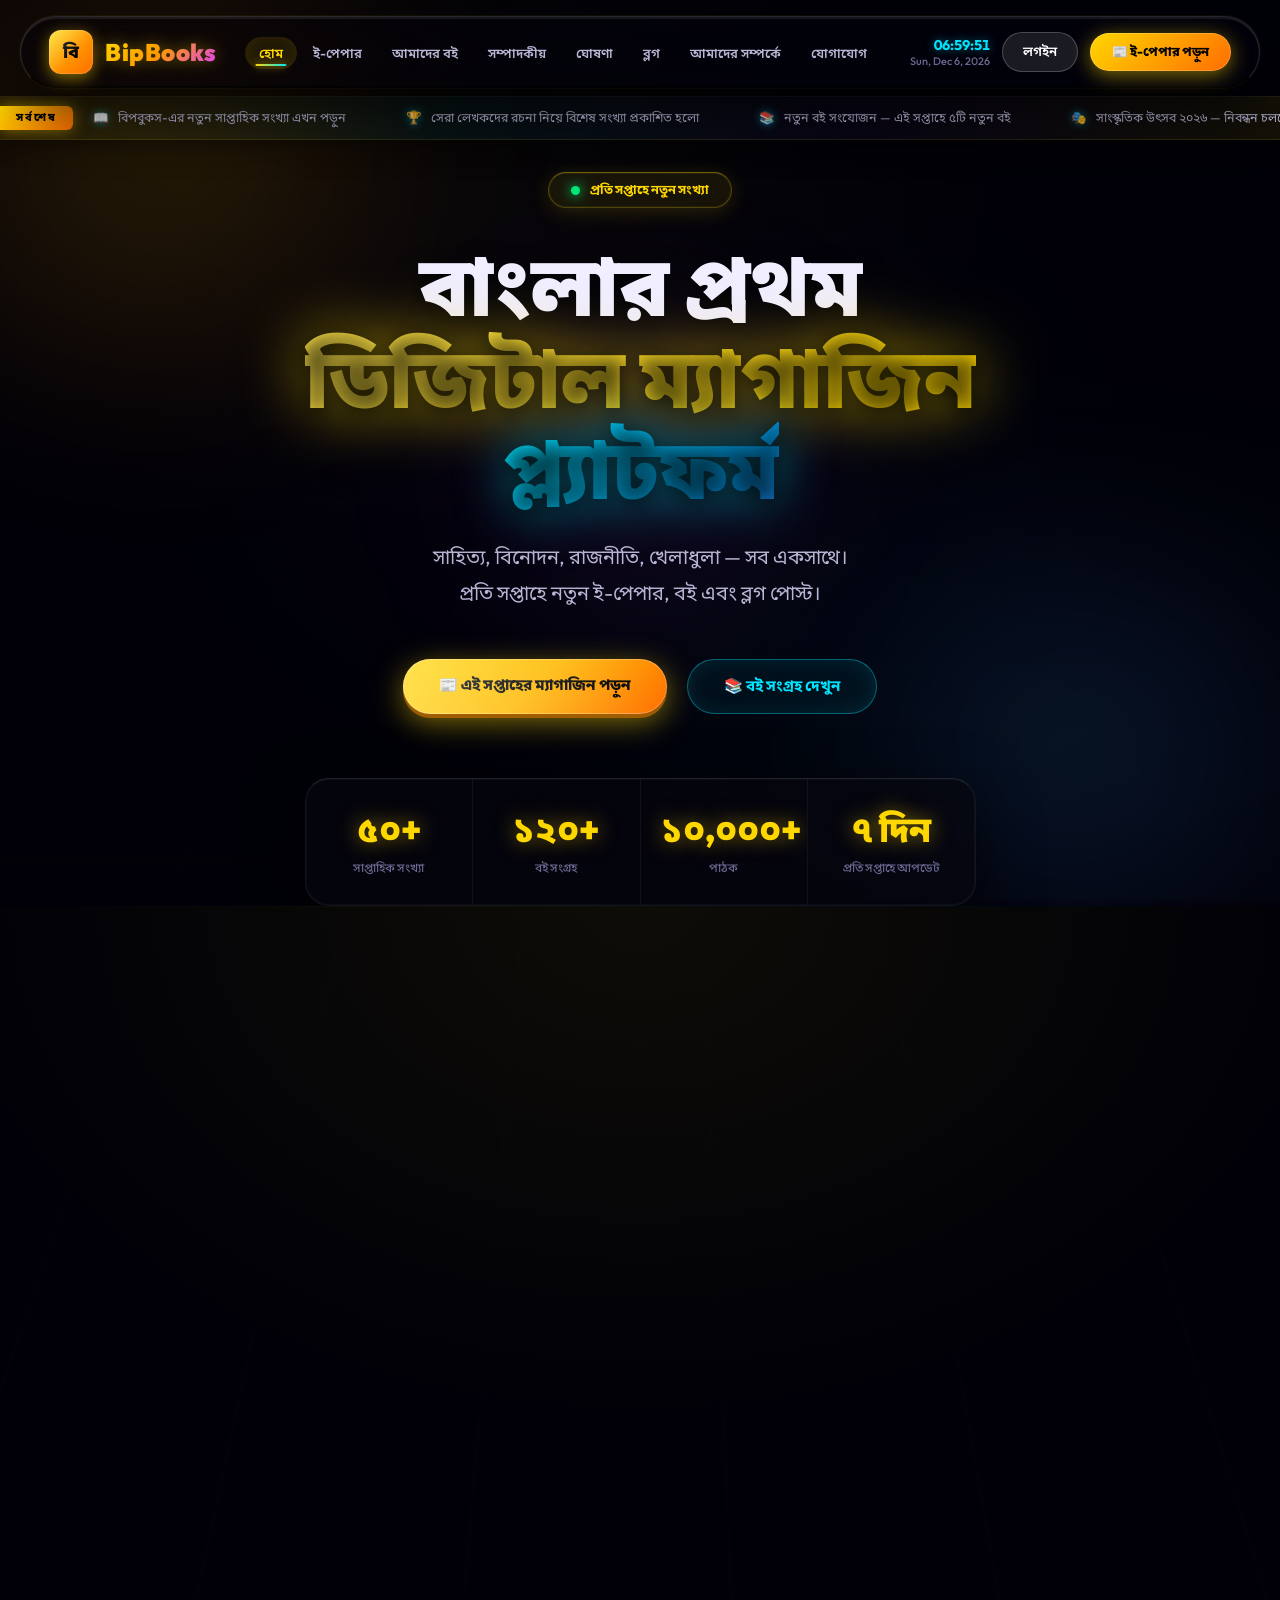
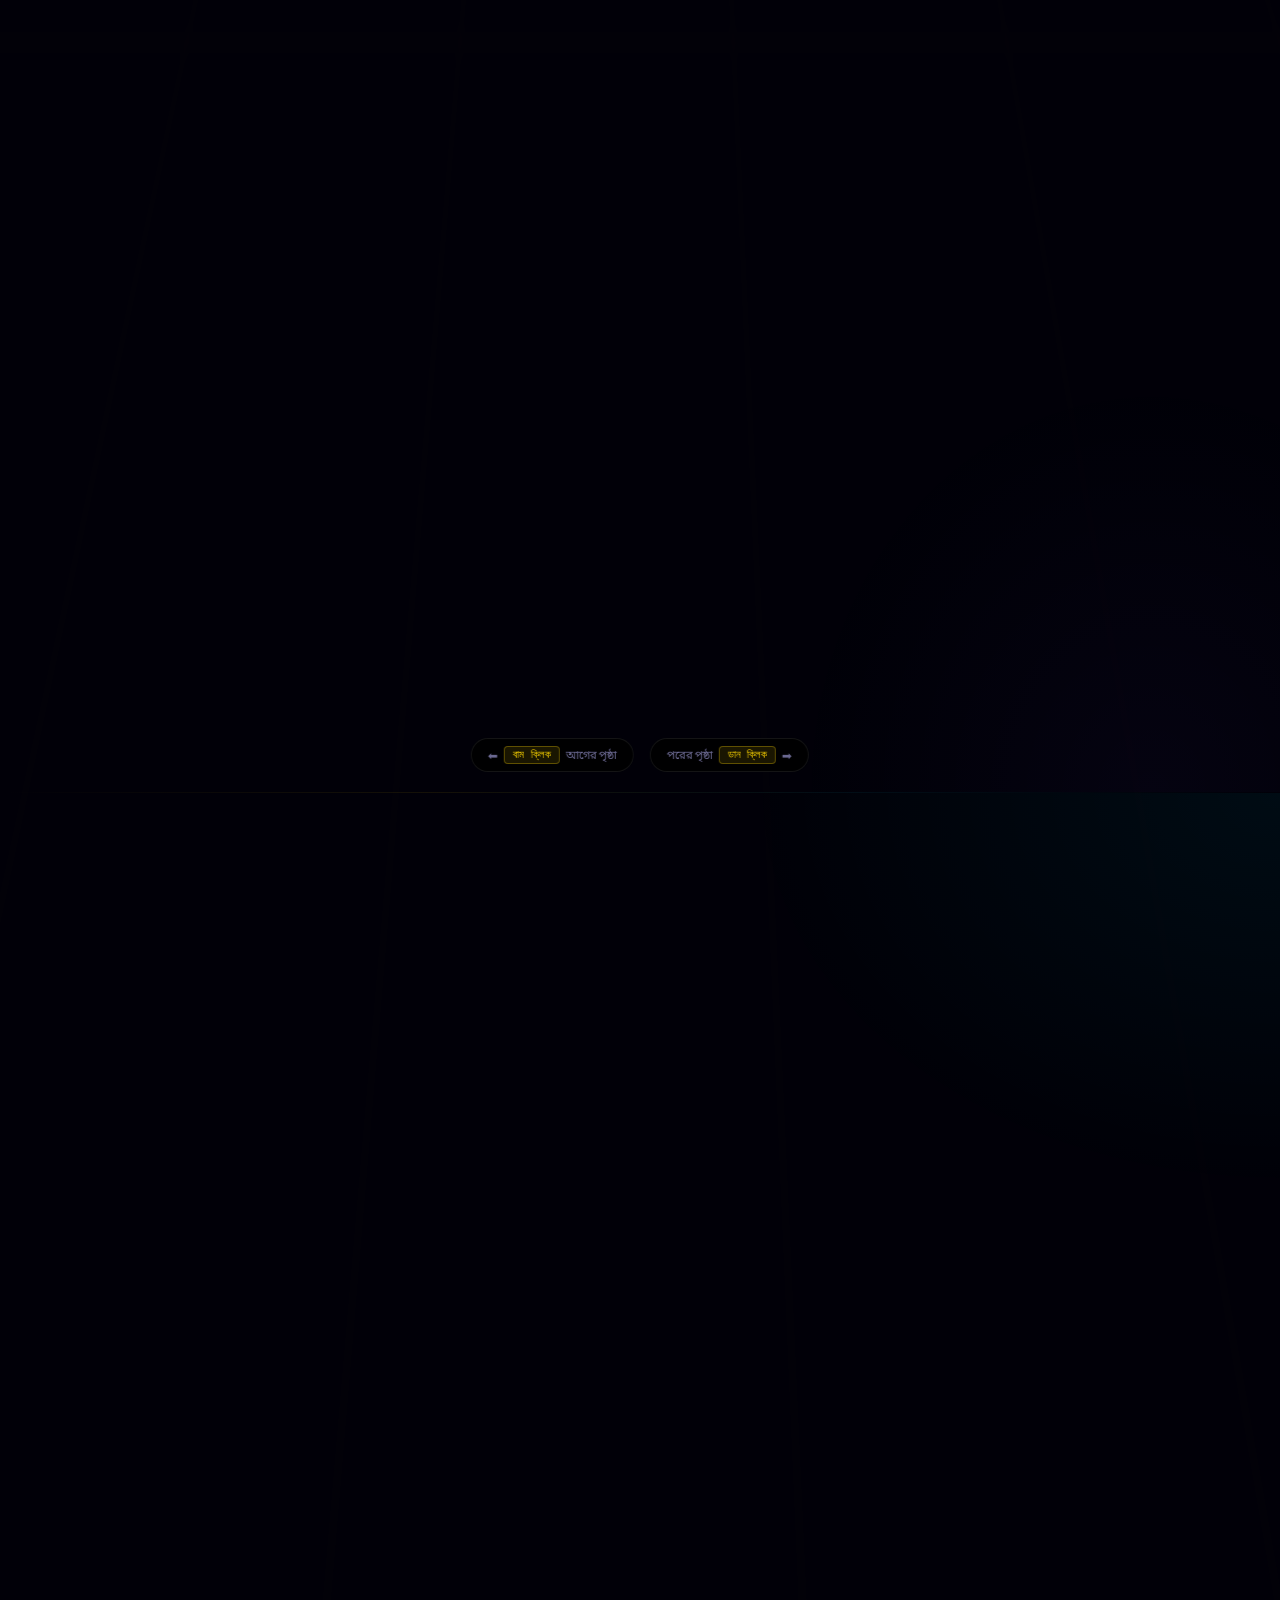
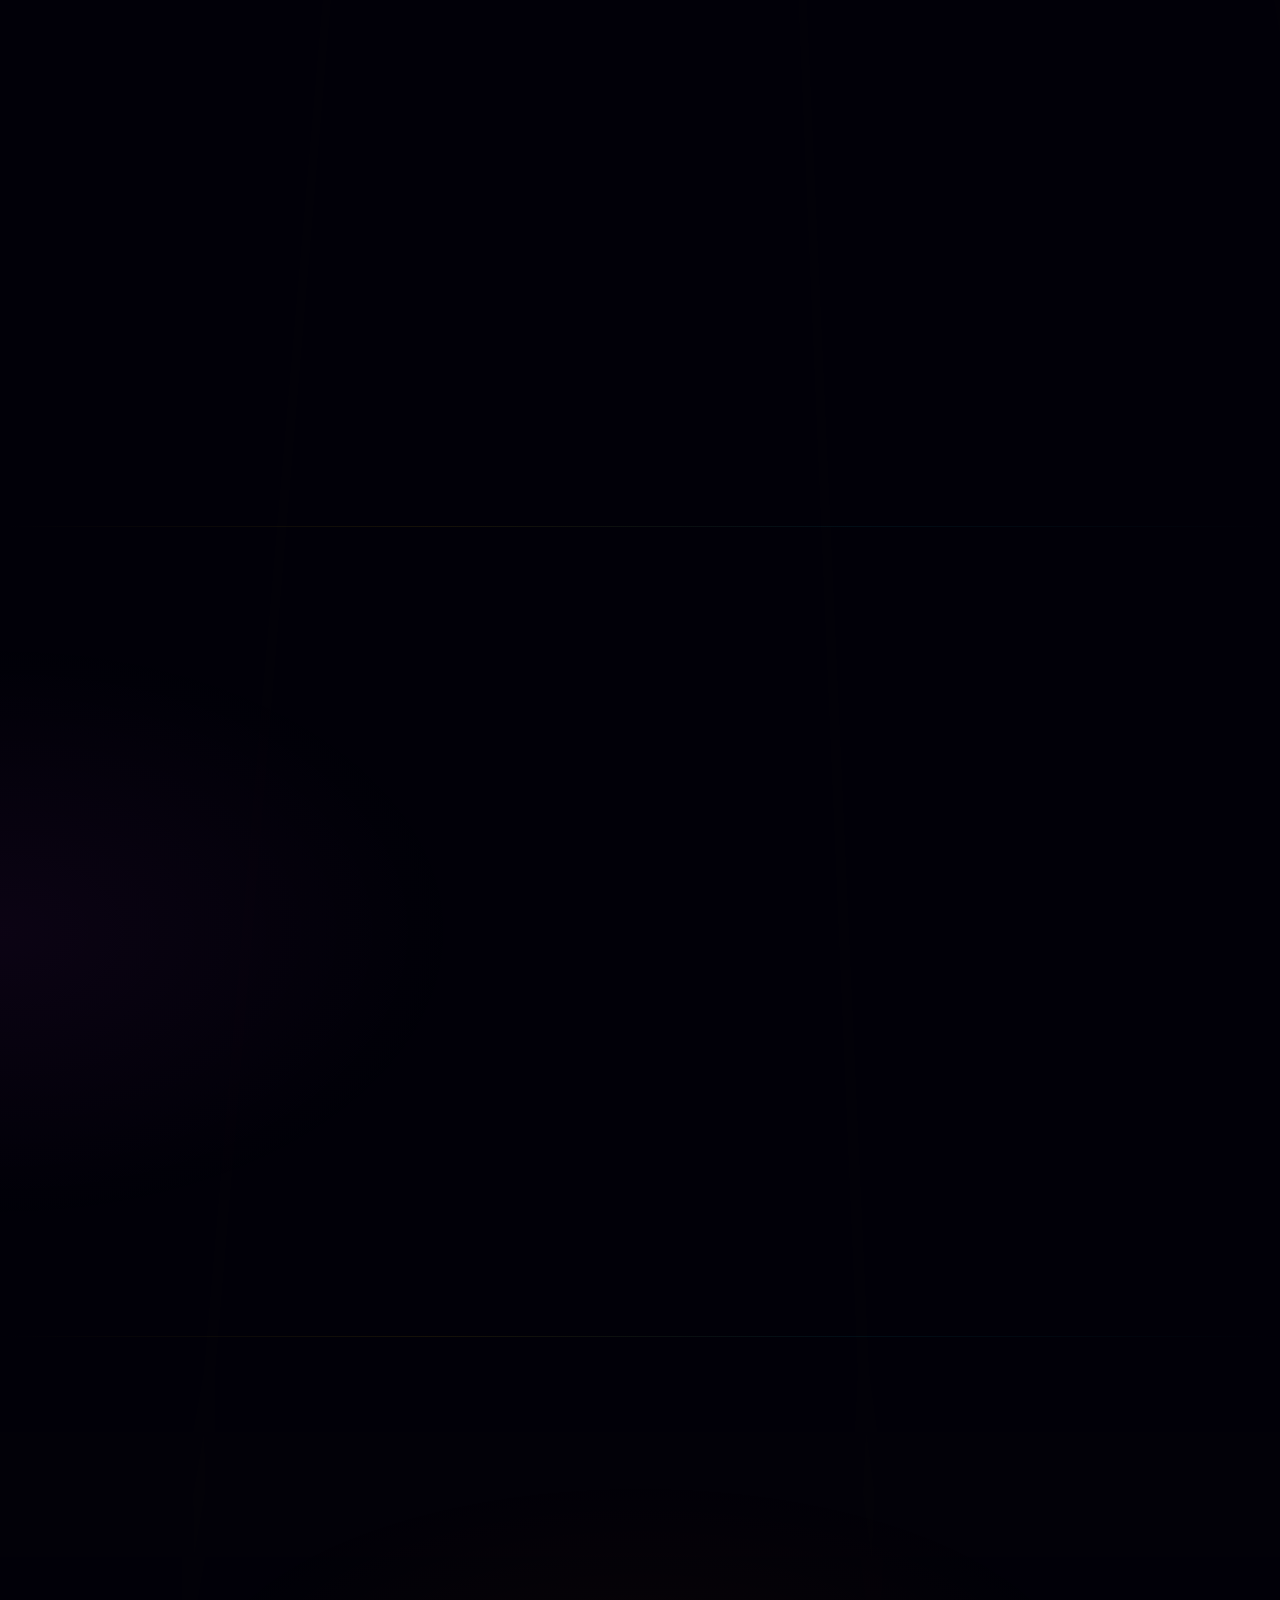
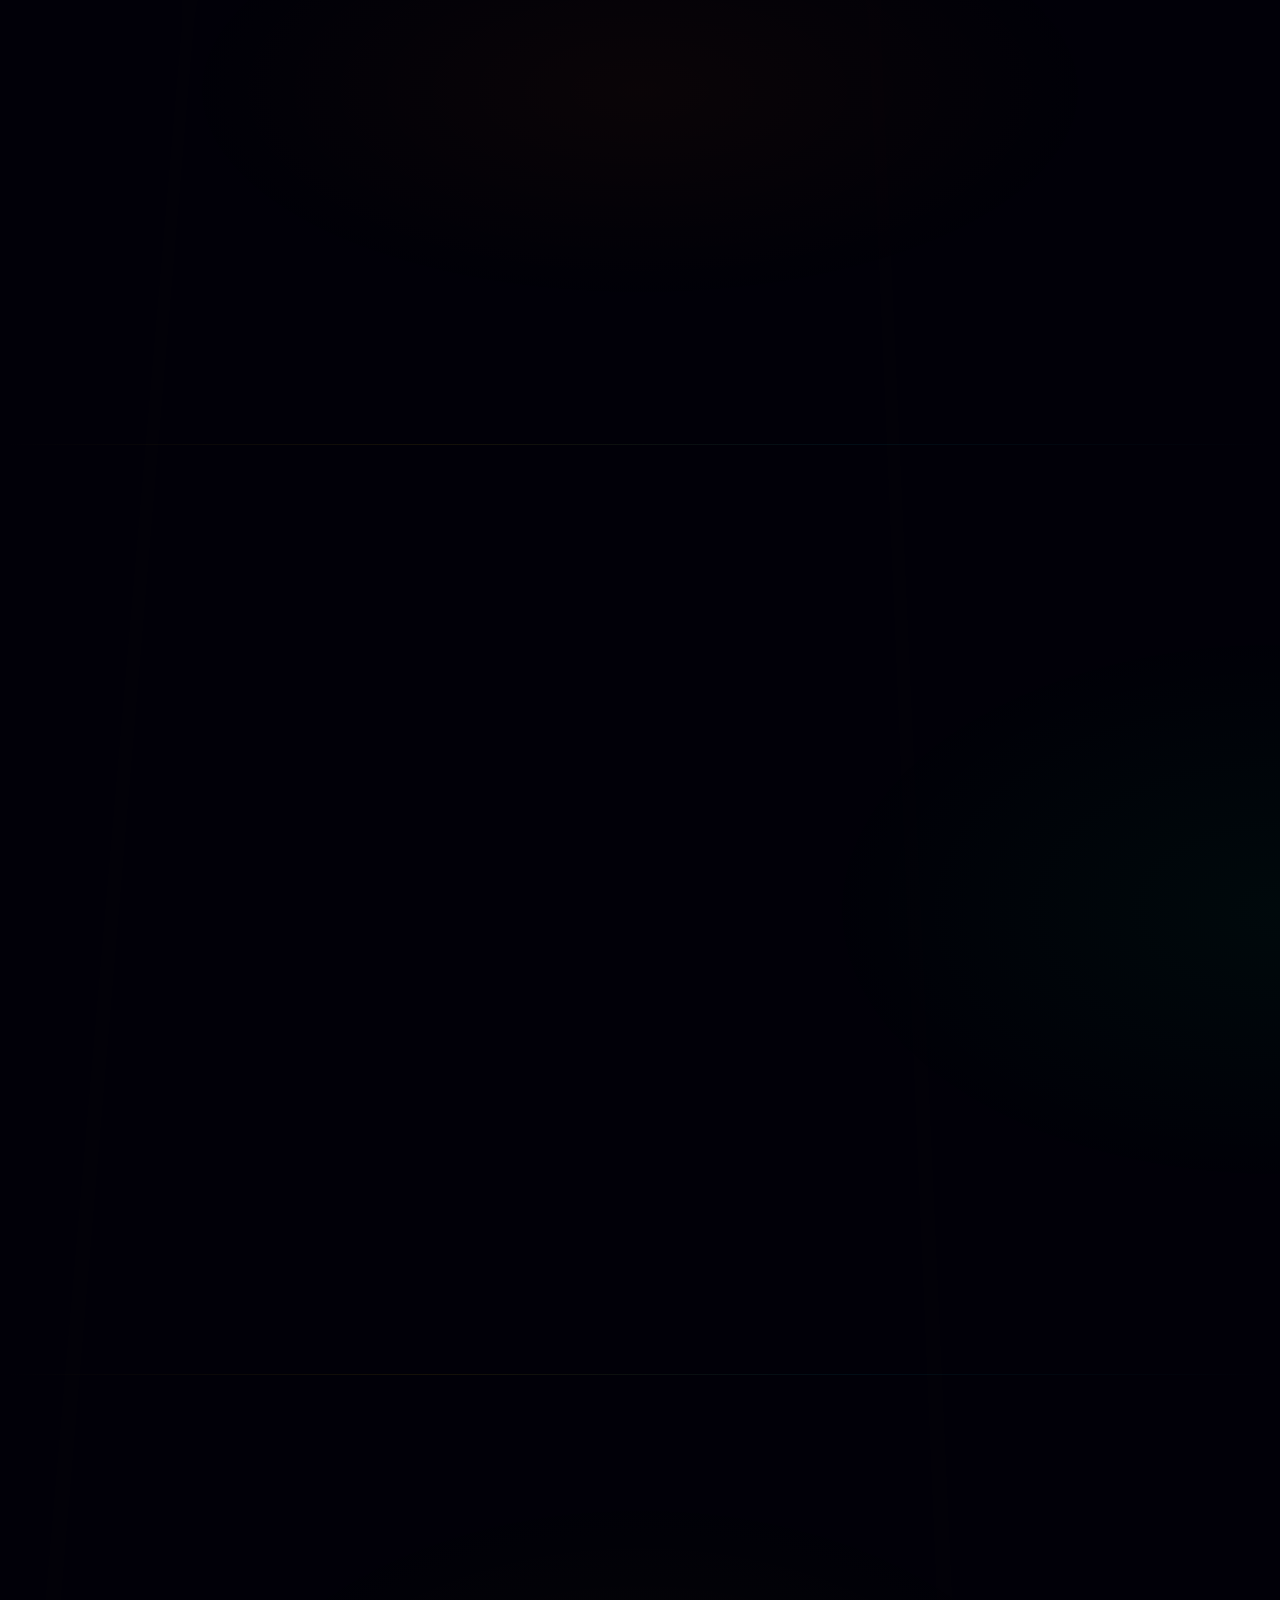
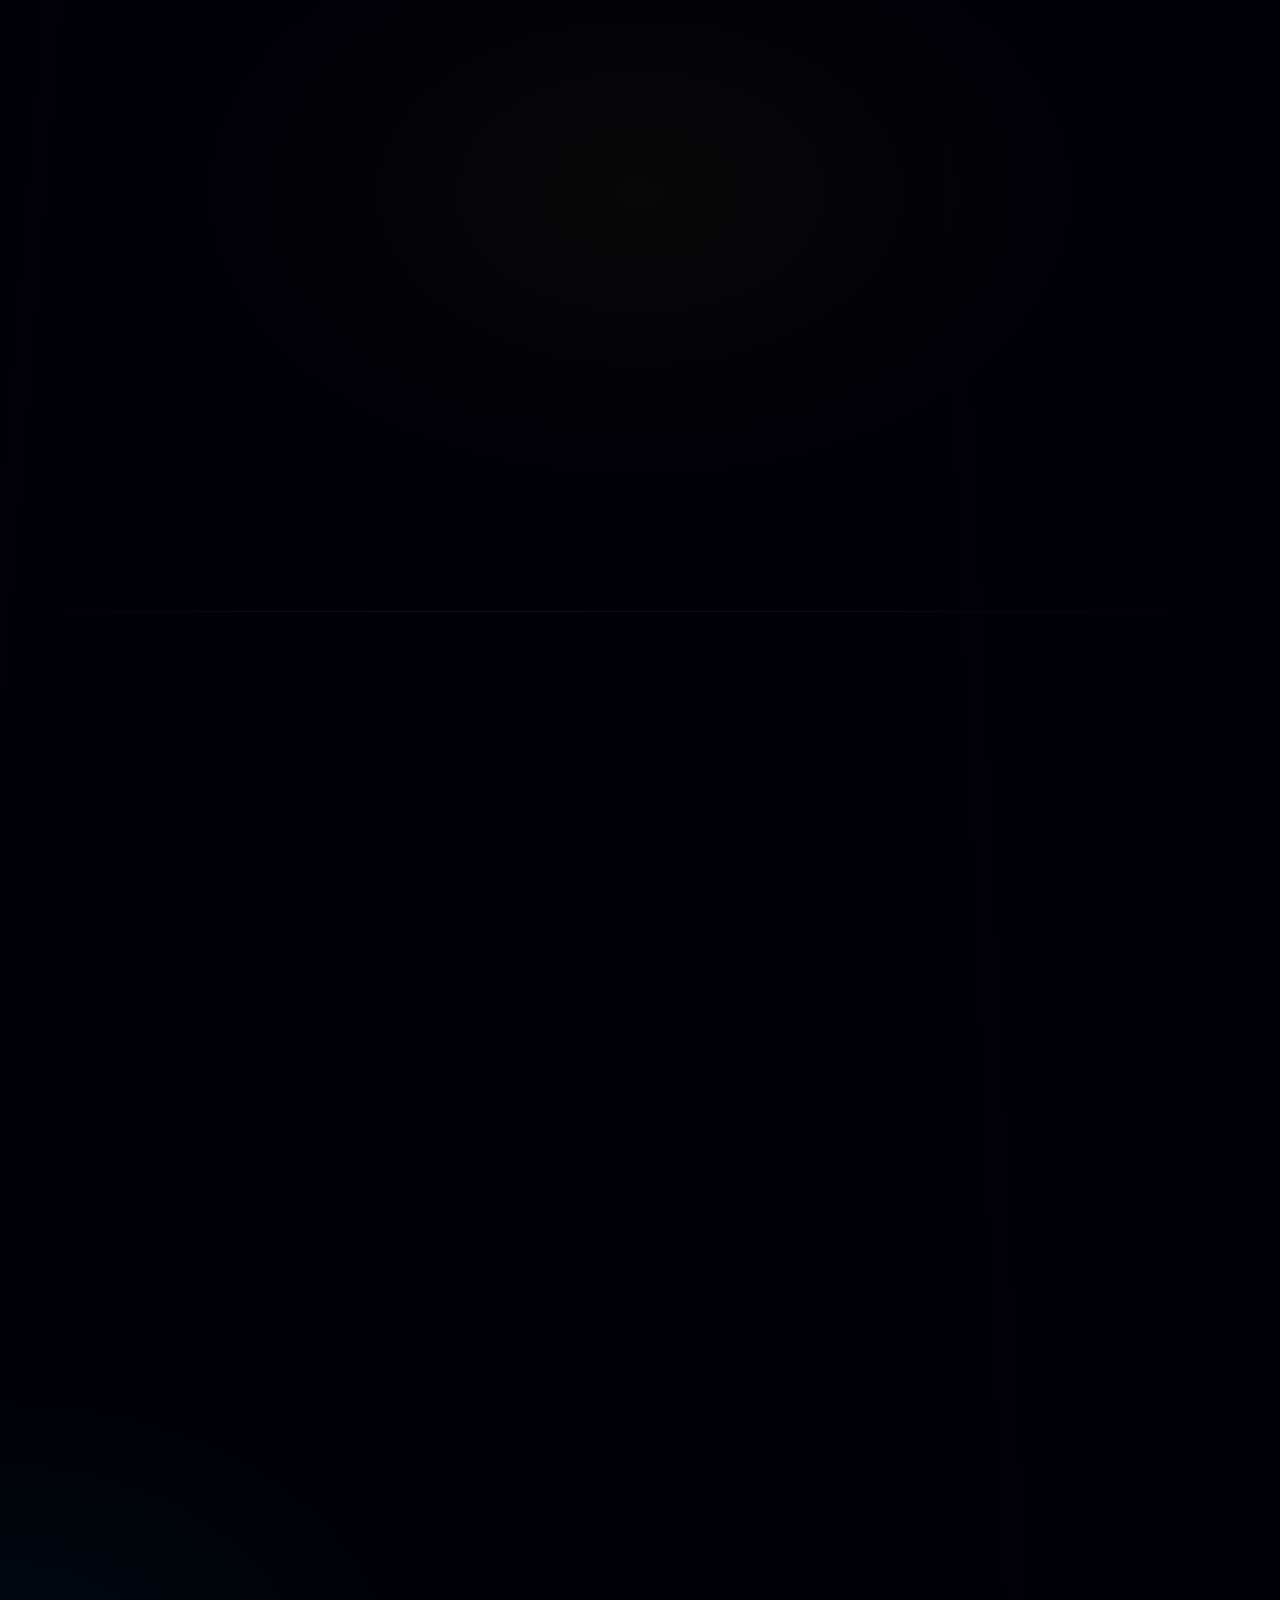
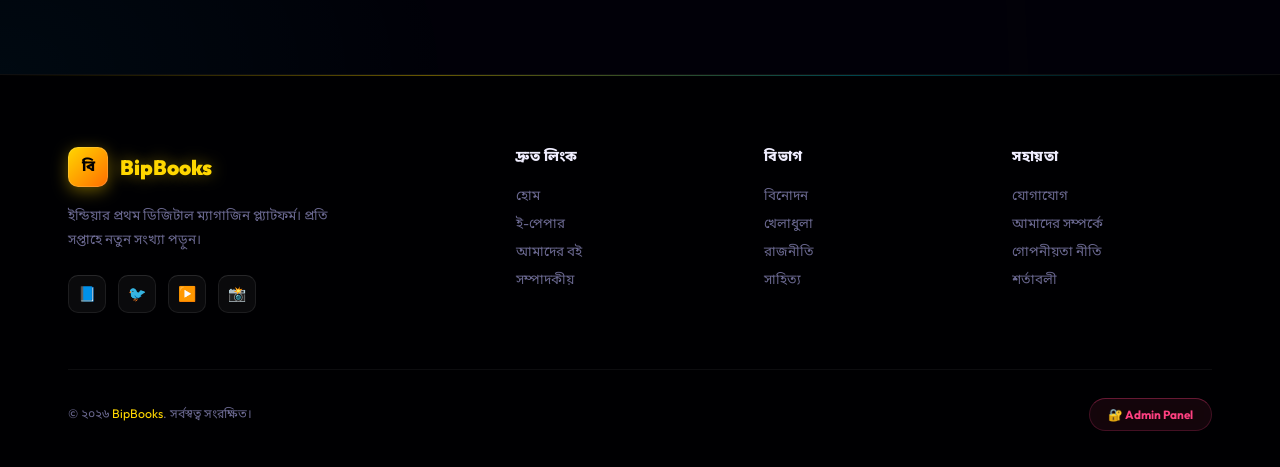
==== commit d6e5dfff: "Clean up leftover form HTML at bottom of index" ====
--- a/index.html
+++ b/index.html
@@ -777,14 +777,7 @@
     <span id="toast-msg"></span>
   </div>
 
-  <div class="form-group">
-          <label for="ud-district">জেলা</label>
-          <input type="text" id="ud-district" placeholder="জেলা" required>
-        </div>
-        <button type="submit" class="btn-save" id="ud-save-btn">সেভ করুন</button>
-      </form>
-    </div>
-  </div>
+
 
   <!-- ─── SCRIPTS ──────────────────────────────────────── -->
   <!-- PDF.js CDN -->
--- a/css/style.css
+++ b/css/style.css
@@ -1370,9 +1370,7 @@
   min-width: 120px;
   backdrop-filter: blur(10px);
 }
-.user-profile:hover .user-dropdown {
-  display: flex;
-}
+
 #user-logout-btn {
   background: transparent;
   border: none;
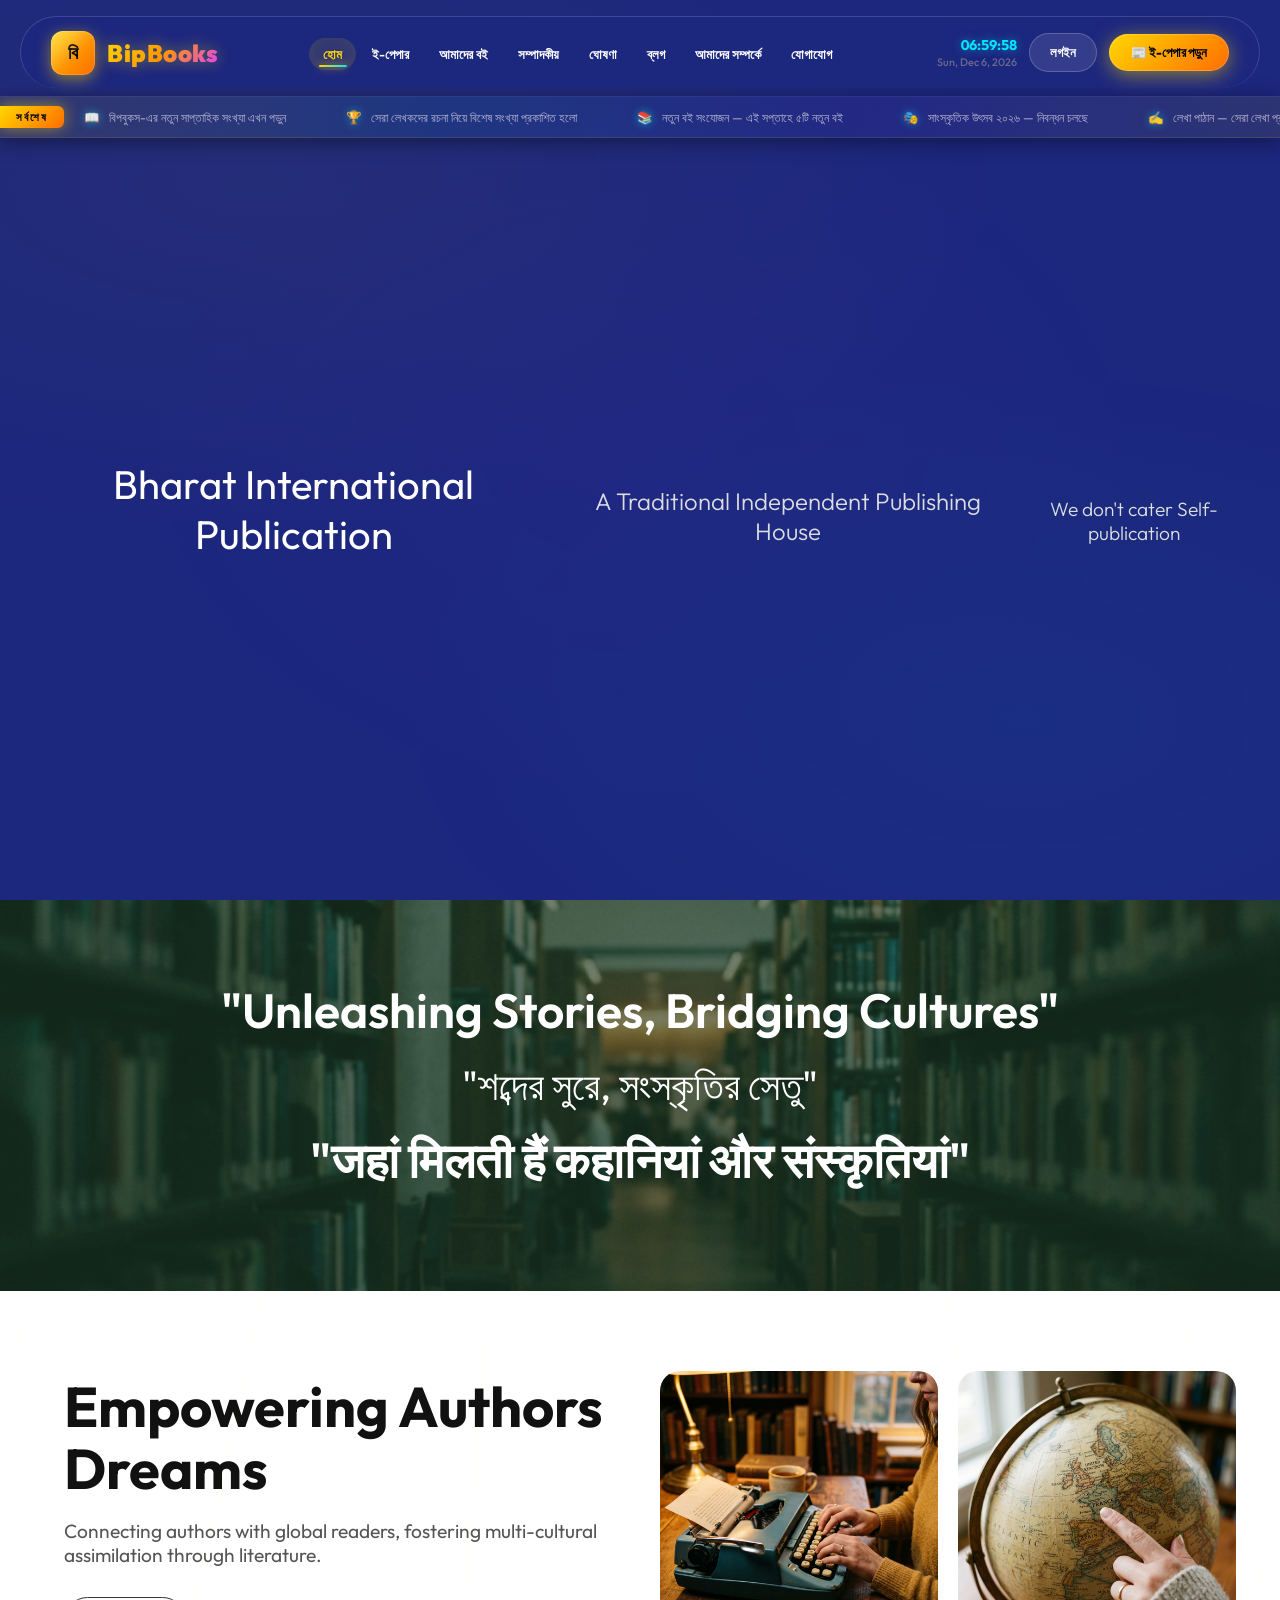
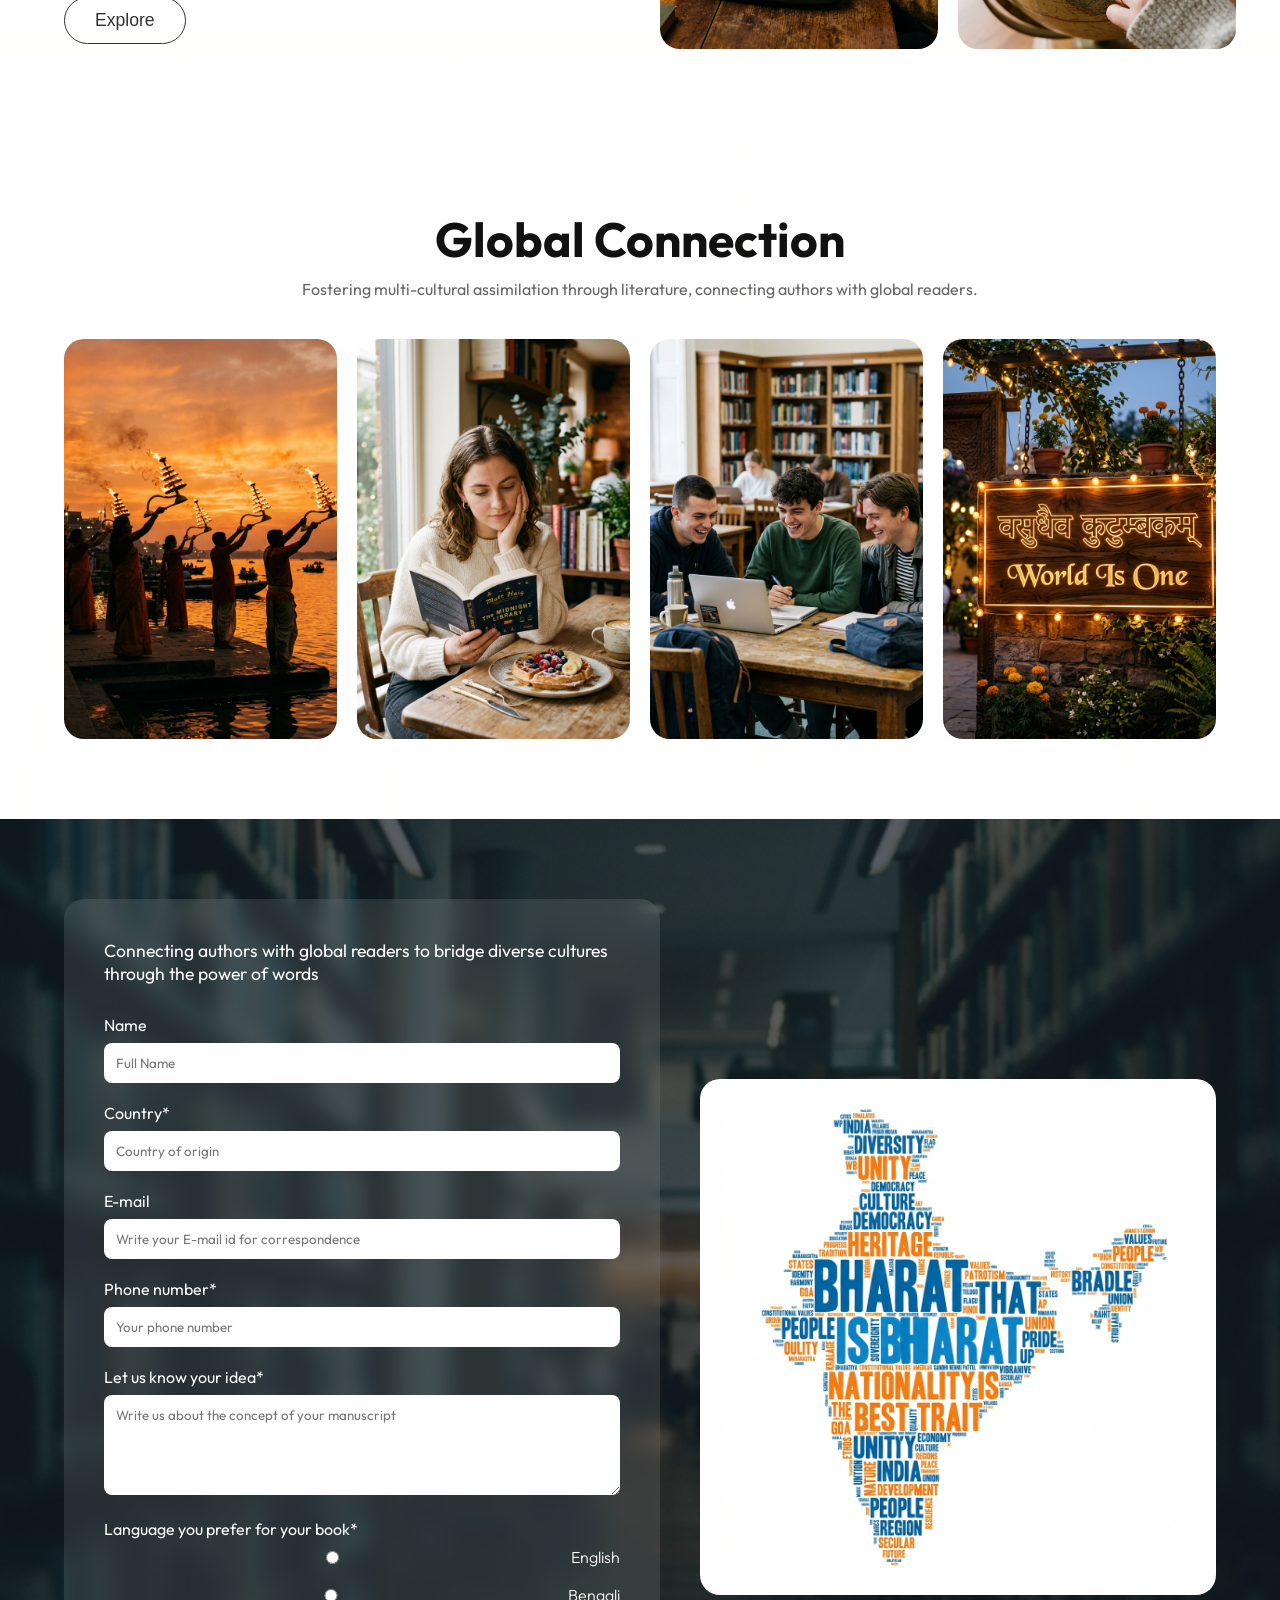
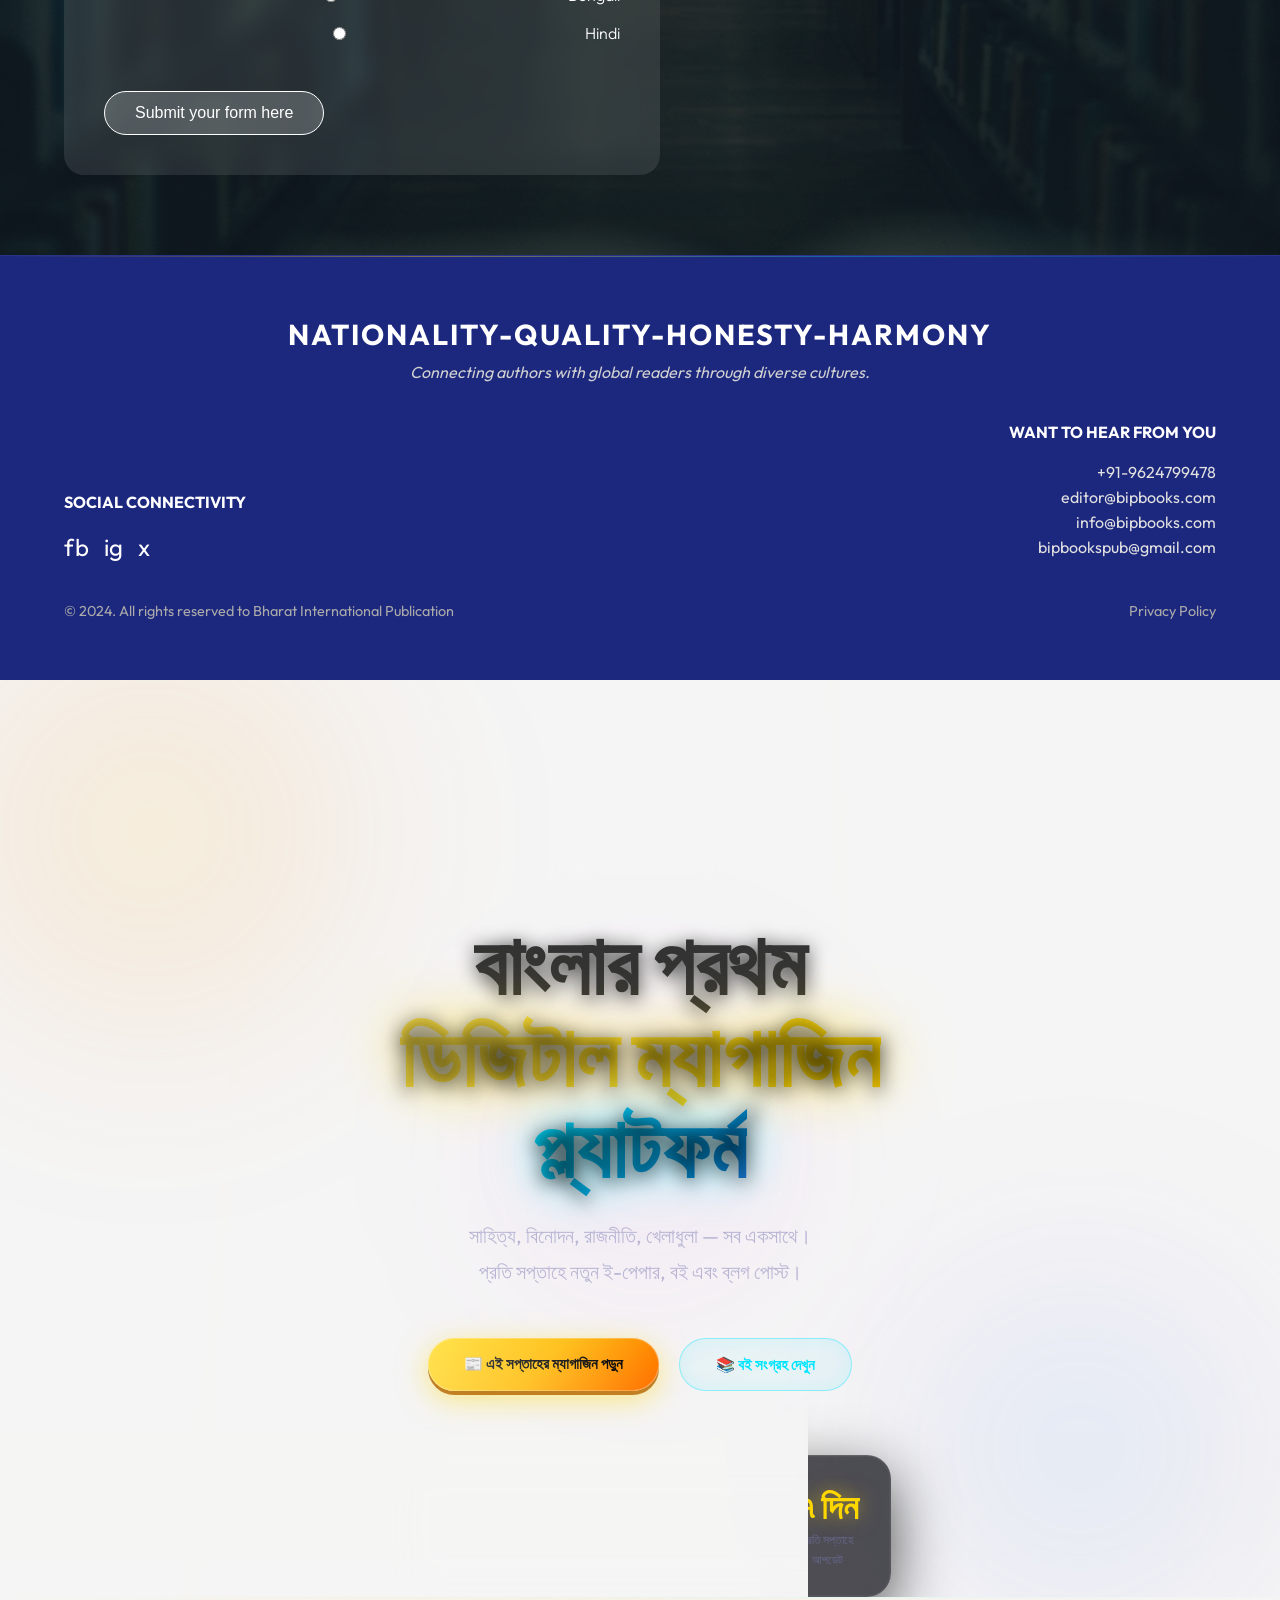
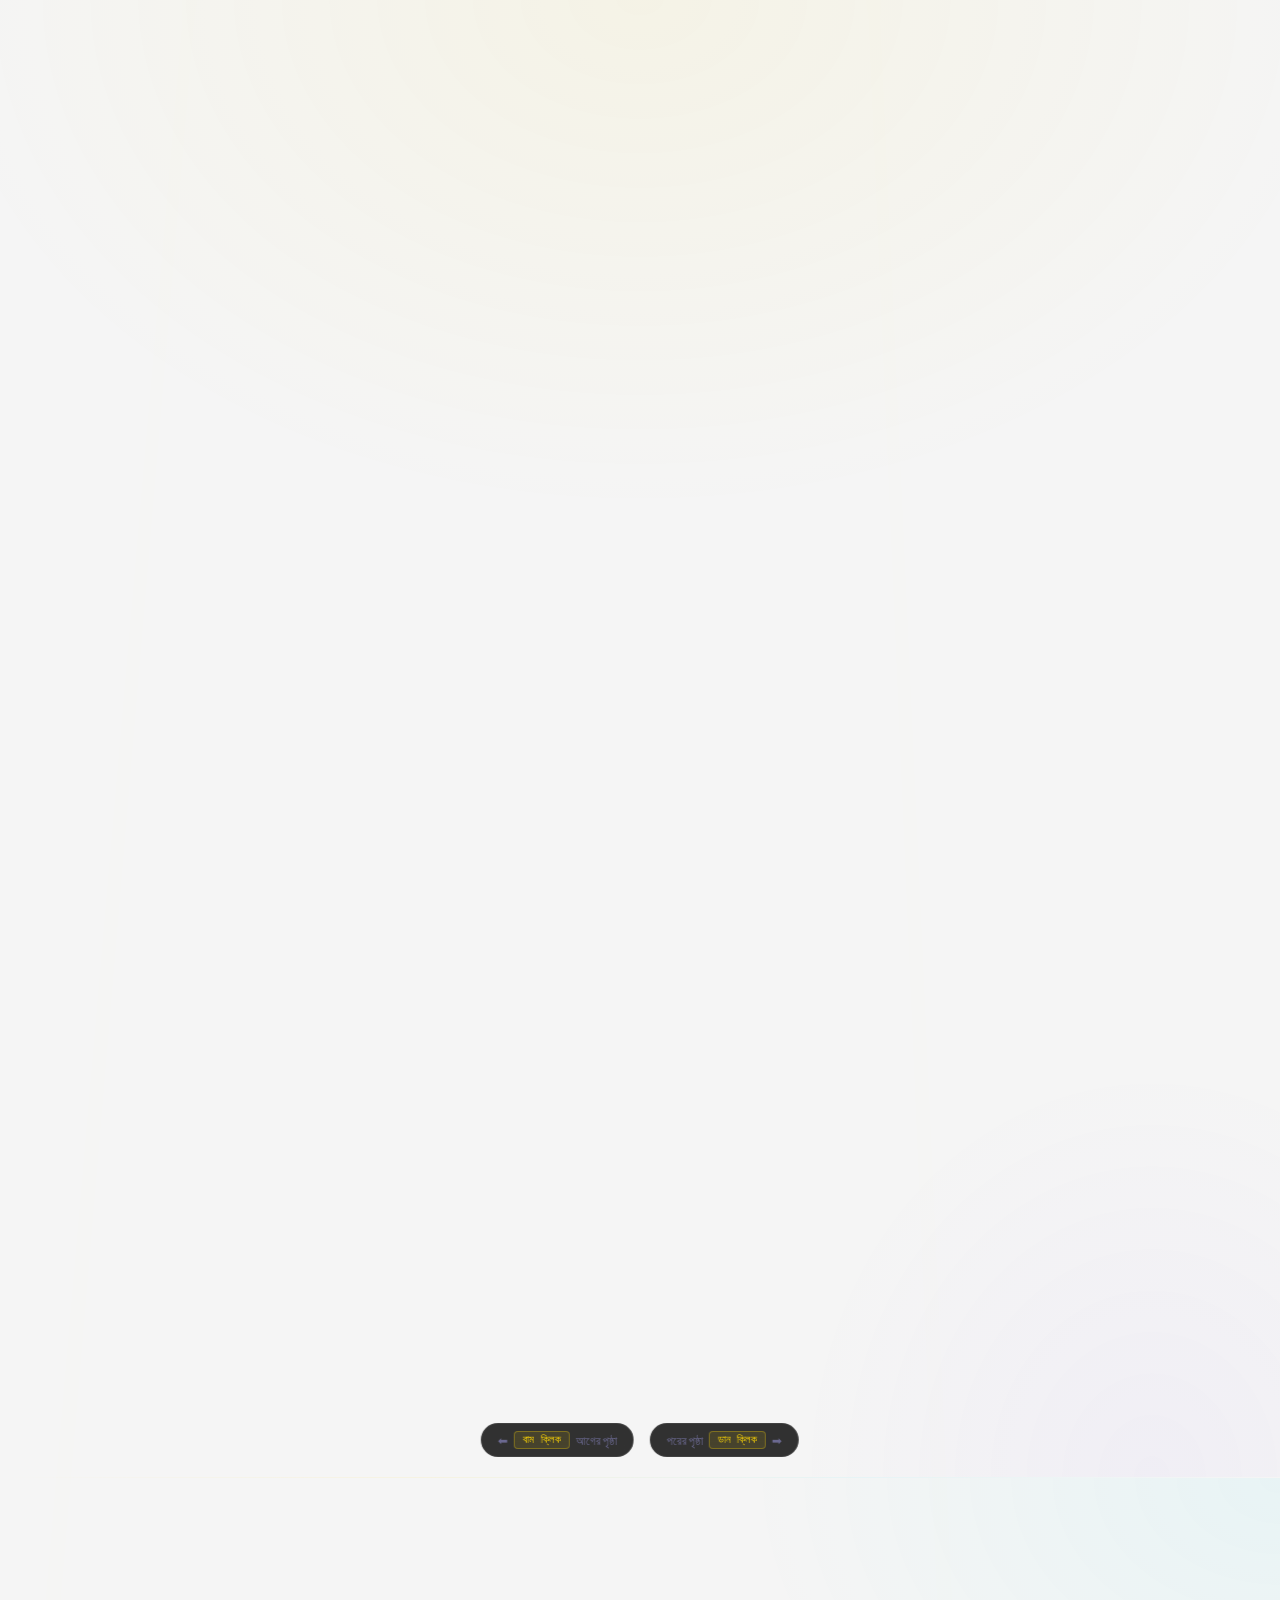
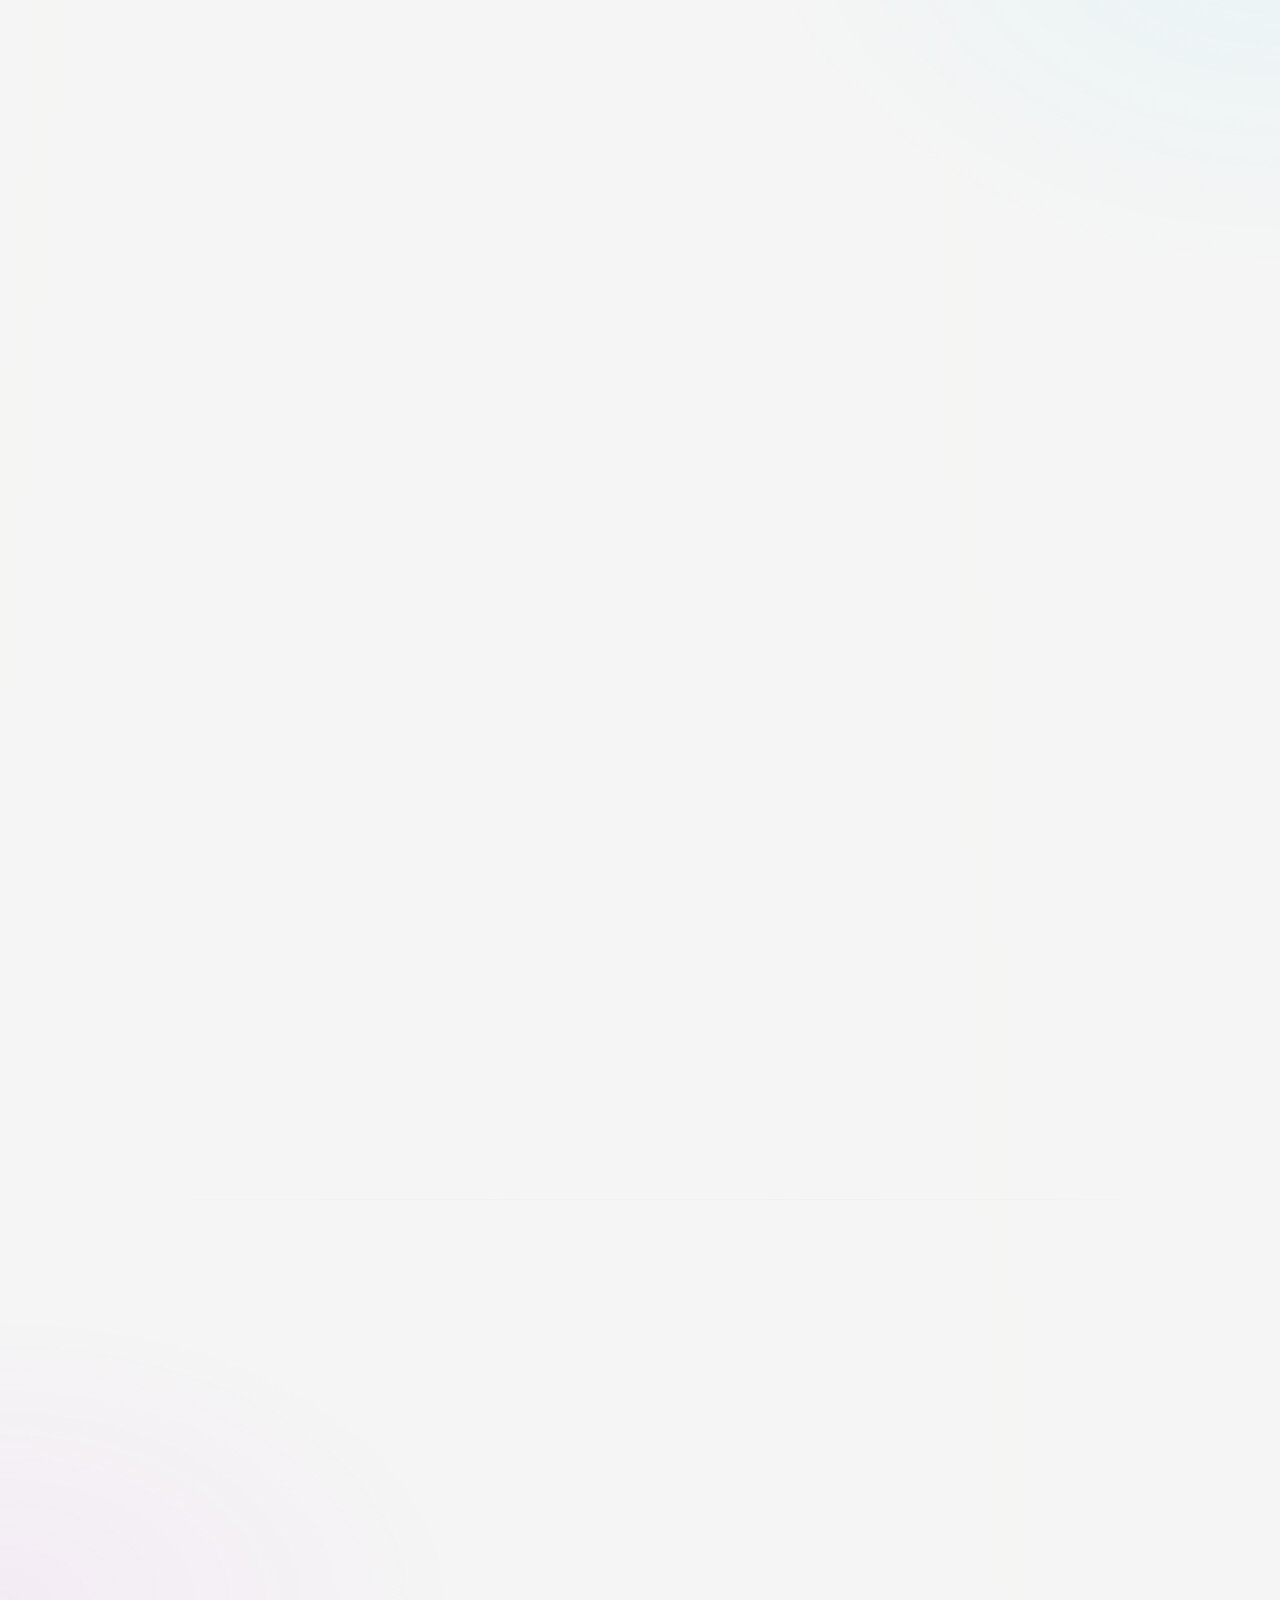
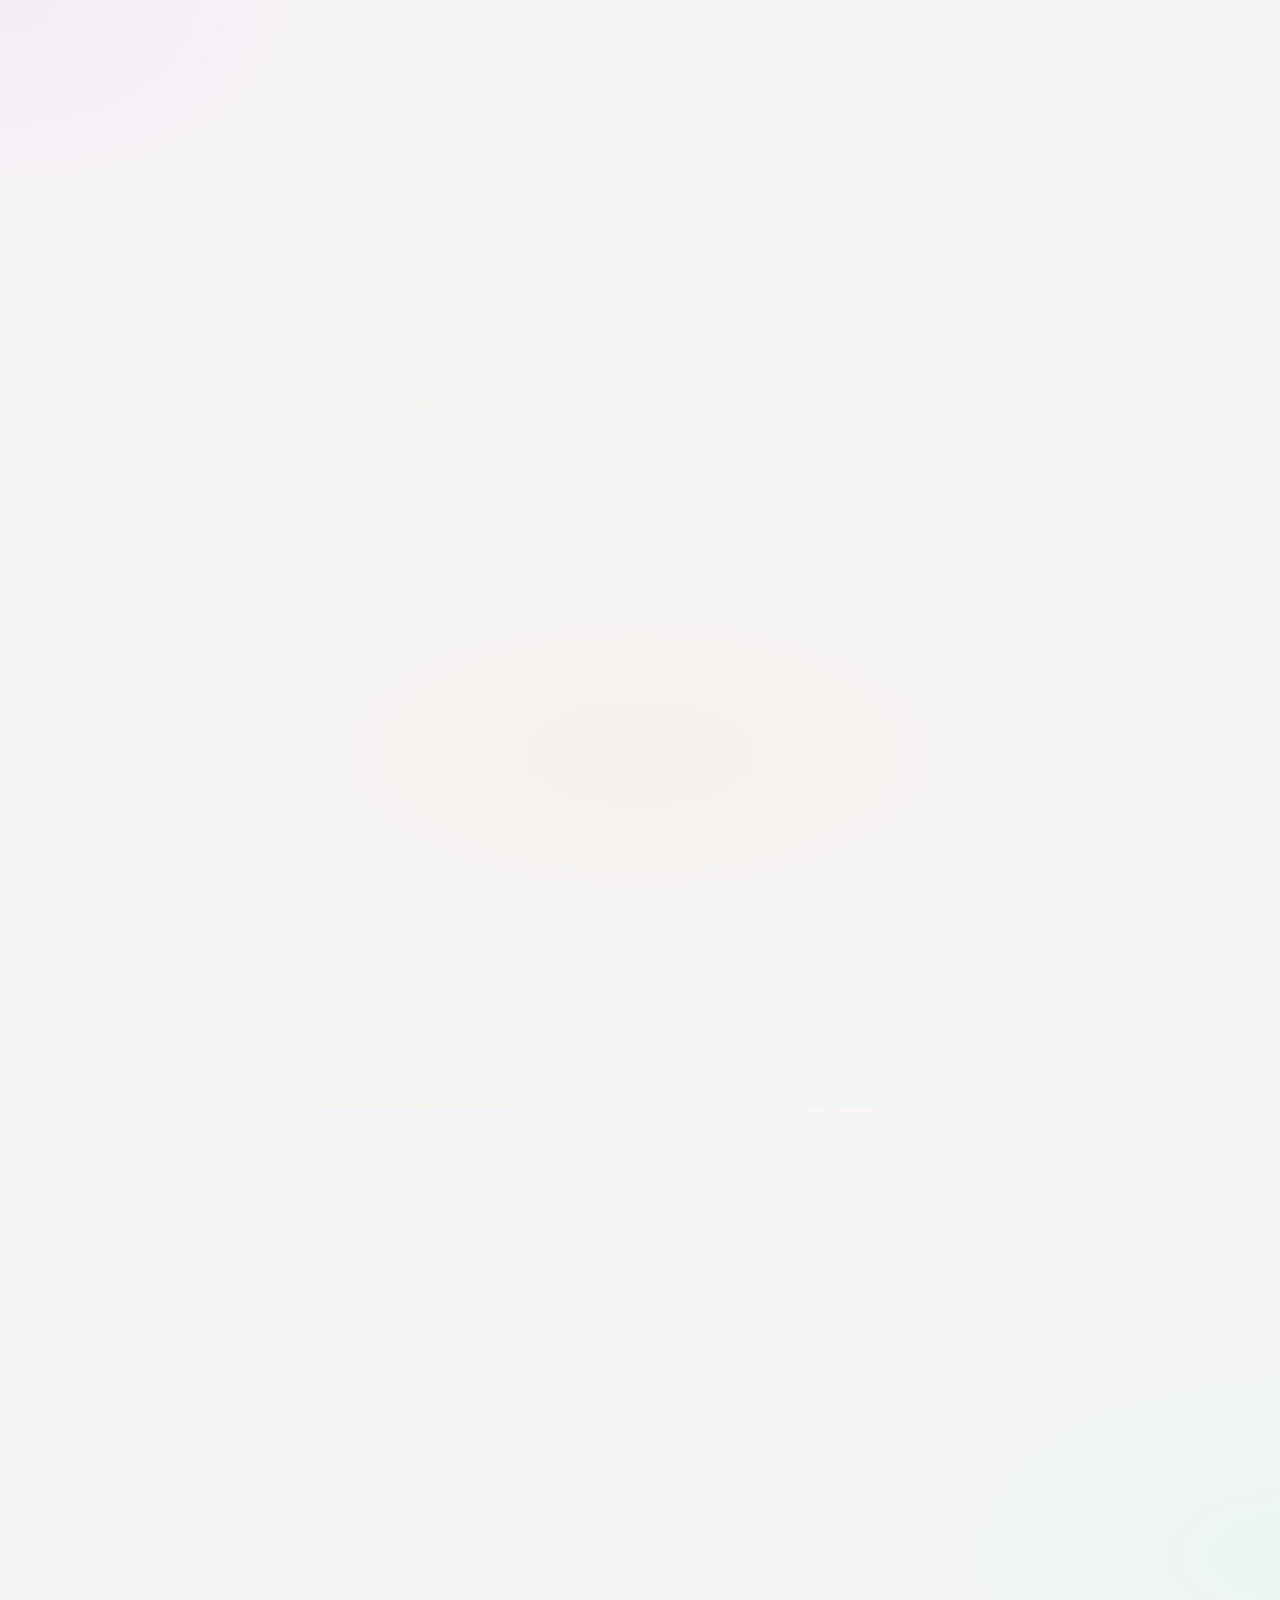
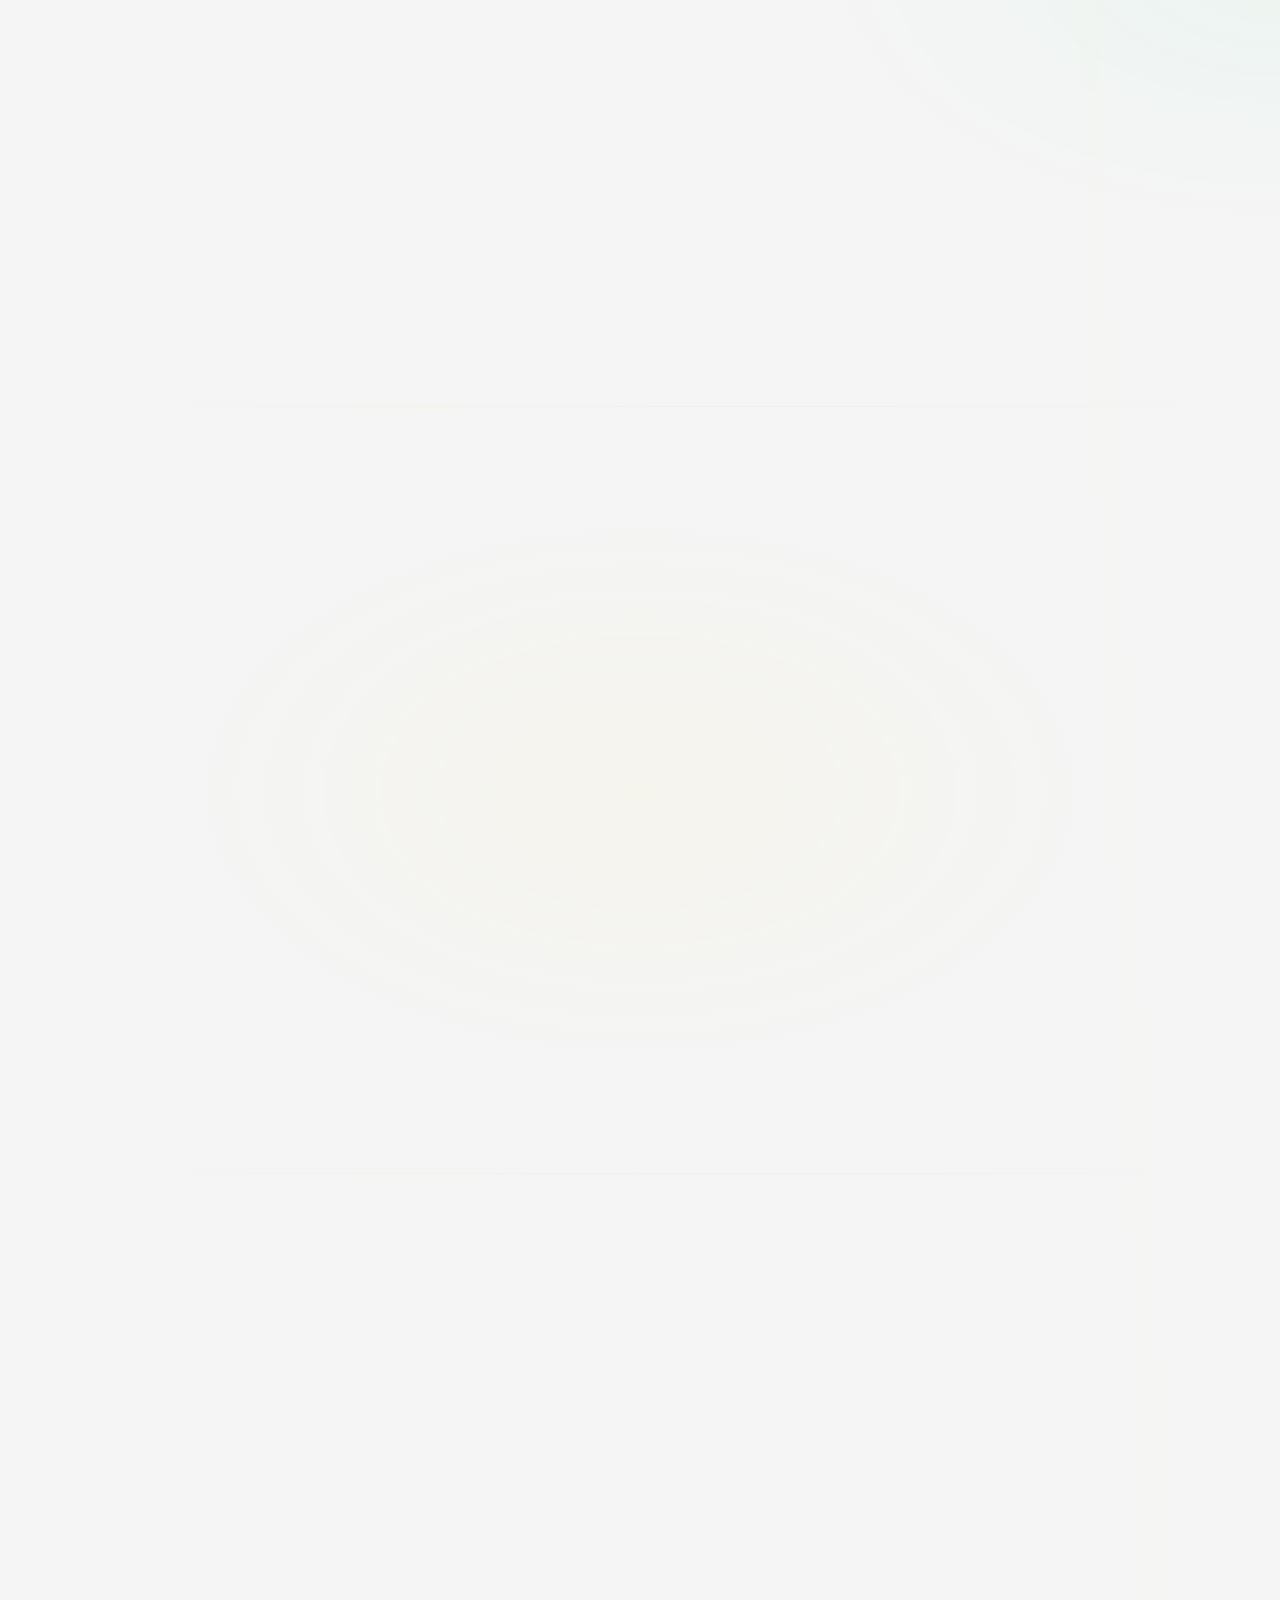
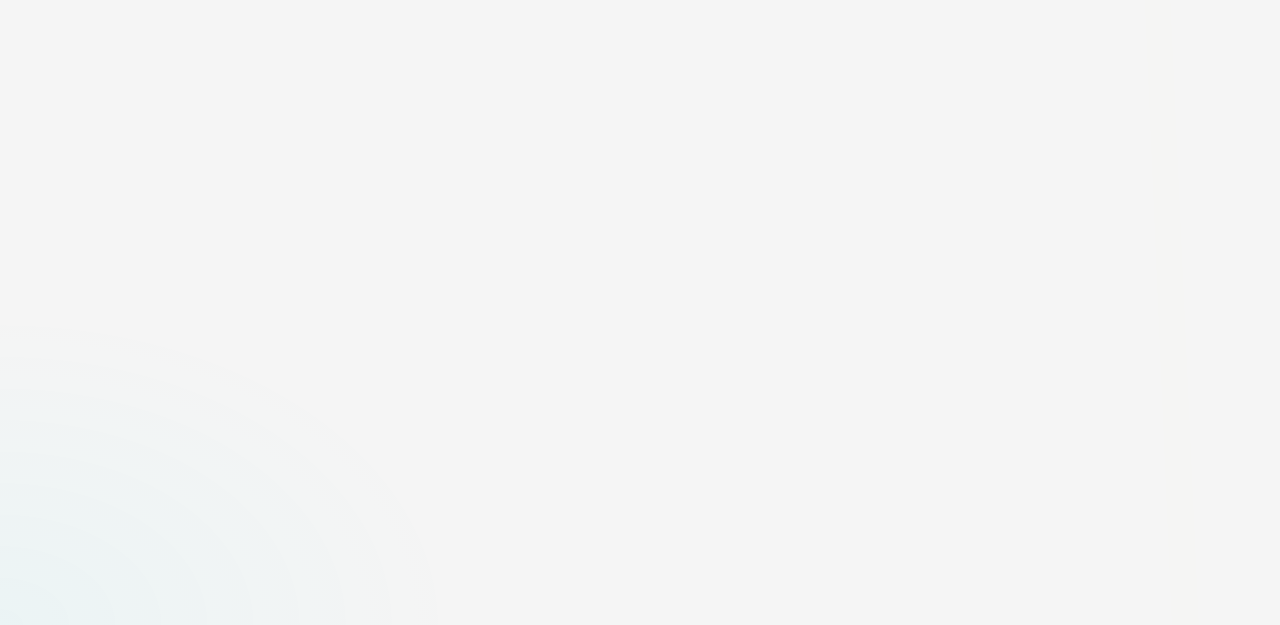
==== commit a54f6f80: "Redesign homepage to Bharat International Publication theme" ====
--- a/index.html
+++ b/index.html
@@ -11,9 +11,10 @@
   <link rel="preconnect" href="https://fonts.gstatic.com" crossorigin />
   <link href="https://fonts.googleapis.com/css2?family=Outfit:wght@300;400;500;600;700;800;900&family=Noto+Sans+Bengali:wght@300;400;500;600;700;800&display=swap" rel="stylesheet" />
   <link rel="stylesheet" href="css/style.css" />
+  <link rel="stylesheet" href="css/bharat.css" />
   <link rel="stylesheet" href="css/epaper.css" />
 </head>
-<body>
+<body class="bharat-theme">
   <!-- Particle Background -->
   <canvas id="particle-canvas"></canvas>
 
@@ -55,6 +56,112 @@
       <span></span><span></span><span></span>
     </button>
   </nav>
+
+  <!-- ==============================================
+       NEW BHARAT INTERNATIONAL PUBLICATION SECTIONS
+       ============================================== -->
+  
+  <section class="publisher-banner" id="home">
+    <img src="assets/quotes_bg.png" style="display:none;" alt="preload">
+    <h1>Bharat International Publication</h1>
+    <p>A Traditional Independent Publishing House</p>
+    <p style="font-size: 1.2rem; margin-top:10px;">We don't cater Self-publication</p>
+  </section>
+
+  <section class="quote-hero">
+    <div class="quote-hero-content">
+      <h2>"Unleashing Stories, Bridging Cultures"</h2>
+      <h3>"শব্দের সুরে, সংস্কৃতির সেতু"</h3>
+      <h2>"जहां मिलती हैं कहानियां और संस्कृतियां"</h2>
+    </div>
+  </section>
+
+  <section class="empowering-section">
+    <div class="empowering-text">
+      <h2>Empowering Authors Dreams</h2>
+      <p>Connecting authors with global readers, fostering multi-cultural assimilation through literature.</p>
+      <button class="btn-outline">Explore</button>
+    </div>
+    <div class="empowering-images">
+      <img src="assets/typewriter.png" alt="Typewriter">
+      <img src="assets/globe.png" alt="Globe">
+    </div>
+  </section>
+
+  <section class="global-section">
+    <h2>Global Connection</h2>
+    <p>Fostering multi-cultural assimilation through literature, connecting authors with global readers.</p>
+    <div class="global-grid">
+      <img src="assets/grid_aarti.png" alt="Aarti">
+      <img src="assets/grid_reading.png" alt="Reading">
+      <img src="assets/grid_laughing.png" alt="Laughing">
+      <img src="assets/grid_sanskrit.png" alt="Sanskrit text">
+    </div>
+  </section>
+
+  <section class="manuscript-section">
+    <div class="manuscript-form-container">
+      <p class="subtitle">Connecting authors with global readers to bridge diverse cultures through the power of words</p>
+      <form id="bharat-form">
+        <div class="m-form-group">
+          <label>Name</label>
+          <input type="text" placeholder="Full Name" required>
+        </div>
+        <div class="m-form-group">
+          <label>Country*</label>
+          <input type="text" placeholder="Country of origin" required>
+        </div>
+        <div class="m-form-group">
+          <label>E-mail</label>
+          <input type="email" placeholder="Write your E-mail id for correspondence" required>
+        </div>
+        <div class="m-form-group">
+          <label>Phone number*</label>
+          <input type="tel" placeholder="Your phone number" required>
+        </div>
+        <div class="m-form-group">
+          <label>Let us know your idea*</label>
+          <textarea placeholder="Write us about the concept of your manuscript" required></textarea>
+        </div>
+        <div class="m-form-group">
+          <label>Language you prefer for your book*</label>
+          <div class="radio-group">
+            <label><input type="radio" name="lang" value="English"> English</label>
+            <label><input type="radio" name="lang" value="Bengali"> Bengali</label>
+            <label><input type="radio" name="lang" value="Hindi"> Hindi</label>
+          </div>
+        </div>
+        <button type="submit" class="btn-submit-m">Submit your form here</button>
+      </form>
+    </div>
+    <div class="manuscript-image">
+      <img src="assets/wordcloud.png" alt="Word Cloud Bharat">
+    </div>
+  </section>
+
+  <footer class="bharat-footer">
+    <h2>NATIONALITY-QUALITY-HONESTY-HARMONY</h2>
+    <p class="sub">Connecting authors with global readers through diverse cultures.</p>
+    <div class="footer-bottom-grid">
+      <div class="social-links">
+        <h4>SOCIAL CONNECTIVITY</h4>
+        <div class="social-icons">
+          <span>fb</span> <span>ig</span> <span>x</span>
+        </div>
+      </div>
+      <div class="contact-info">
+        <h4>WANT TO HEAR FROM YOU</h4>
+        <p>+91-9624799478</p>
+        <p>editor@bipbooks.com</p>
+        <p>info@bipbooks.com</p>
+        <p>bipbookspub@gmail.com</p>
+      </div>
+    </div>
+    <div class="footer-copy">
+      <span>© 2024. All rights reserved to Bharat International Publication</span>
+      <a href="#">Privacy Policy</a>
+    </div>
+  </footer>
 
   <!-- Mobile Nav -->
   <div class="nav-mobile" id="nav-mobile" role="dialog" aria-label="Mobile navigation">
--- a/css/bharat.css
+++ b/css/bharat.css
@@ -0,0 +1,346 @@
+/* Bharat International Publication Custom Styles */
+
+:root {
+  --bip-blue: #1c277e; /* The primary dark blue */
+  --bip-blue-hover: #141c59;
+  --bip-font: 'Outfit', 'Tiro Bangla', sans-serif;
+}
+
+body.bharat-theme {
+  font-family: var(--bip-font);
+  background-color: #f5f5f5; /* Light background for new theme */
+  color: #333;
+  margin: 0;
+  padding: 0;
+  overflow-x: hidden;
+}
+
+/* Overriding index Navbar */
+body.bharat-theme .navbar {
+  background: var(--bip-blue) !important;
+  border-bottom: none !important;
+  box-shadow: none !important;
+  backdrop-filter: none !important;
+  padding: 15px 30px;
+}
+body.bharat-theme .nav-links a {
+  color: #fff;
+}
+body.bharat-theme .nav-links a:hover,
+body.bharat-theme .nav-links a.active {
+  color: #ffd700; /* Keeps some gold accent */
+}
+body.bharat-theme .logo-img {
+  background: white;
+  padding: 5px;
+  border-radius: 8px;
+}
+body.bharat-theme .logo-text {
+  color: #fff;
+  font-size: 1.2rem;
+  letter-spacing: 1px;
+}
+body.bharat-theme .logo-subtext {
+  color: #a0c4ff;
+  font-size: 0.8rem;
+  font-weight: 400;
+}
+
+/* 1. Publisher Banner */
+.publisher-banner {
+  background-color: var(--bip-blue);
+  color: white;
+  text-align: center;
+  padding: 40px 20px;
+}
+.publisher-banner h1 {
+  font-size: 2.5rem;
+  margin-bottom: 15px;
+  font-weight: 400;
+}
+.publisher-banner p {
+  font-size: 1.5rem;
+  font-weight: 300;
+  color: #e0e0e0;
+}
+
+/* 2. Quote Hero Section */
+.quote-hero {
+  background: url('../assets/quotes_bg.png') center/cover no-repeat;
+  text-align: center;
+  padding: 80px 20px;
+  color: white;
+  position: relative;
+}
+.quote-hero::before {
+  content: '';
+  position: absolute;
+  top:0; left:0; right:0; bottom:0;
+  background: rgba(30, 60, 40, 0.6); /* greenish tint */
+}
+.quote-hero-content {
+  position: relative;
+  z-index: 1;
+}
+.quote-hero h2 {
+  font-size: 3rem;
+  margin-bottom: 20px;
+  font-weight: 600;
+}
+.quote-hero h3 {
+  font-size: 2.5rem;
+  margin-bottom: 20px;
+  font-weight: 400;
+}
+
+/* 3. Empowering Section */
+.empowering-section {
+  display: flex;
+  align-items: center;
+  padding: 80px 5%;
+  background: white;
+  gap: 40px;
+}
+.empowering-text {
+  flex: 1;
+}
+.empowering-text h2 {
+  font-size: 3.5rem;
+  color: #111;
+  margin-bottom: 20px;
+  line-height: 1.1;
+}
+.empowering-text p {
+  font-size: 1.2rem;
+  color: #555;
+  margin-bottom: 30px;
+}
+.btn-outline {
+  padding: 12px 30px;
+  border: 1px solid #333;
+  background: transparent;
+  color: #333;
+  border-radius: 30px;
+  font-size: 1.1rem;
+  cursor: pointer;
+  transition: 0.3s;
+}
+.btn-outline:hover {
+  background: #333;
+  color: white;
+}
+.empowering-images {
+  flex: 1;
+  display: flex;
+  gap: 20px;
+}
+.empowering-images img {
+  width: 50%;
+  border-radius: 20px;
+  object-fit: cover;
+}
+
+/* 4. Global Connection Grid */
+.global-section {
+  text-align: center;
+  padding: 80px 5%;
+  background: #fff;
+}
+.global-section h2 {
+  font-size: 3rem;
+  color: #111;
+  margin-bottom: 10px;
+}
+.global-section p {
+  color: #666;
+  margin-bottom: 40px;
+}
+.global-grid {
+  display: grid;
+  grid-template-columns: repeat(4, 1fr);
+  gap: 20px;
+}
+.global-grid img {
+  width: 100%;
+  height: 400px;
+  object-fit: cover;
+  border-radius: 20px;
+}
+
+/* 5. Manuscript Form Section */
+.manuscript-section {
+  display: flex;
+  padding: 80px 5%;
+  background: url('../assets/quotes_bg.png') center/cover no-repeat;
+  color: white;
+  gap: 40px;
+  position: relative;
+  align-items: stretch;
+}
+.manuscript-section::before {
+  content: '';
+  position: absolute;
+  top:0; left:0; right:0; bottom:0;
+  background: rgba(20, 30, 40, 0.7);
+}
+.manuscript-form-container {
+  flex: 1;
+  background: rgba(255, 255, 255, 0.1);
+  backdrop-filter: blur(10px);
+  padding: 40px;
+  border-radius: 20px;
+  position: relative;
+  z-index: 1;
+}
+.manuscript-form-container p.subtitle {
+  margin-bottom: 30px;
+  font-size: 1.1rem;
+}
+.m-form-group {
+  margin-bottom: 20px;
+}
+.m-form-group label {
+  display: block;
+  margin-bottom: 8px;
+}
+.m-form-group input, .m-form-group textarea {
+  width: 100%;
+  padding: 12px;
+  border-radius: 8px;
+  border: none;
+  font-family: inherit;
+}
+.m-form-group textarea {
+  height: 100px;
+  resize: vertical;
+}
+.radio-group {
+  display: flex;
+  flex-direction: column;
+  gap: 10px;
+}
+.radio-group label {
+  display: flex;
+  align-items: center;
+  gap: 10px;
+  font-weight: 300;
+}
+.btn-submit-m {
+  background: rgba(255,255,255,0.2);
+  color: white;
+  border: 1px solid white;
+  padding: 12px 30px;
+  border-radius: 30px;
+  cursor: pointer;
+  margin-top: 20px;
+  font-size: 1rem;
+  transition: 0.3s;
+}
+.btn-submit-m:hover {
+  background: white;
+  color: #333;
+}
+.manuscript-image {
+  flex: 1;
+  display: flex;
+  align-items: center;
+  justify-content: center;
+  position: relative;
+  z-index: 1;
+}
+.manuscript-image img {
+  width: 100%;
+  border-radius: 20px;
+  background: white;
+  padding: 20px;
+}
+
+/* 6. New Footer */
+.bharat-footer {
+  background: var(--bip-blue);
+  color: white;
+  padding: 60px 5%;
+  display: flex;
+  flex-direction: column;
+  align-items: center;
+  text-align: center;
+}
+.bharat-footer h2 {
+  font-size: 1.8rem;
+  letter-spacing: 2px;
+  margin-bottom: 10px;
+}
+.bharat-footer p.sub {
+  font-style: italic;
+  margin-bottom: 40px;
+  color: #d0d0d0;
+}
+.footer-bottom-grid {
+  display: flex;
+  justify-content: space-between;
+  width: 100%;
+  align-items: flex-end;
+}
+.social-links {
+  text-align: left;
+}
+.social-links h4 {
+  margin-bottom: 20px;
+}
+.social-icons {
+  display: flex;
+  gap: 15px;
+}
+.social-icons span {
+  font-size: 1.5rem;
+  cursor: pointer;
+}
+.contact-info {
+  text-align: right;
+}
+.contact-info h4 {
+  margin-bottom: 20px;
+}
+.contact-info p {
+  margin: 5px 0;
+  color: #e0e0e0;
+}
+.footer-copy {
+  margin-top: 40px;
+  font-size: 0.9rem;
+  color: #aaa;
+  display: flex;
+  justify-content: space-between;
+  width: 100%;
+}
+.footer-copy a {
+  color: #aaa;
+  text-decoration: none;
+}
+
+/* Hide old sections */
+body.bharat-theme .hero,
+body.bharat-theme footer:not(.bharat-footer) {
+  display: none !important;
+}
+
+@media (max-width: 768px) {
+  .empowering-section {
+    flex-direction: column;
+  }
+  .global-grid {
+    grid-template-columns: 1fr 1fr;
+  }
+  .manuscript-section {
+    flex-direction: column;
+  }
+  .footer-bottom-grid {
+    flex-direction: column;
+    gap: 30px;
+    align-items: center;
+    text-align: center;
+  }
+  .social-links, .contact-info {
+    text-align: center;
+  }
+}
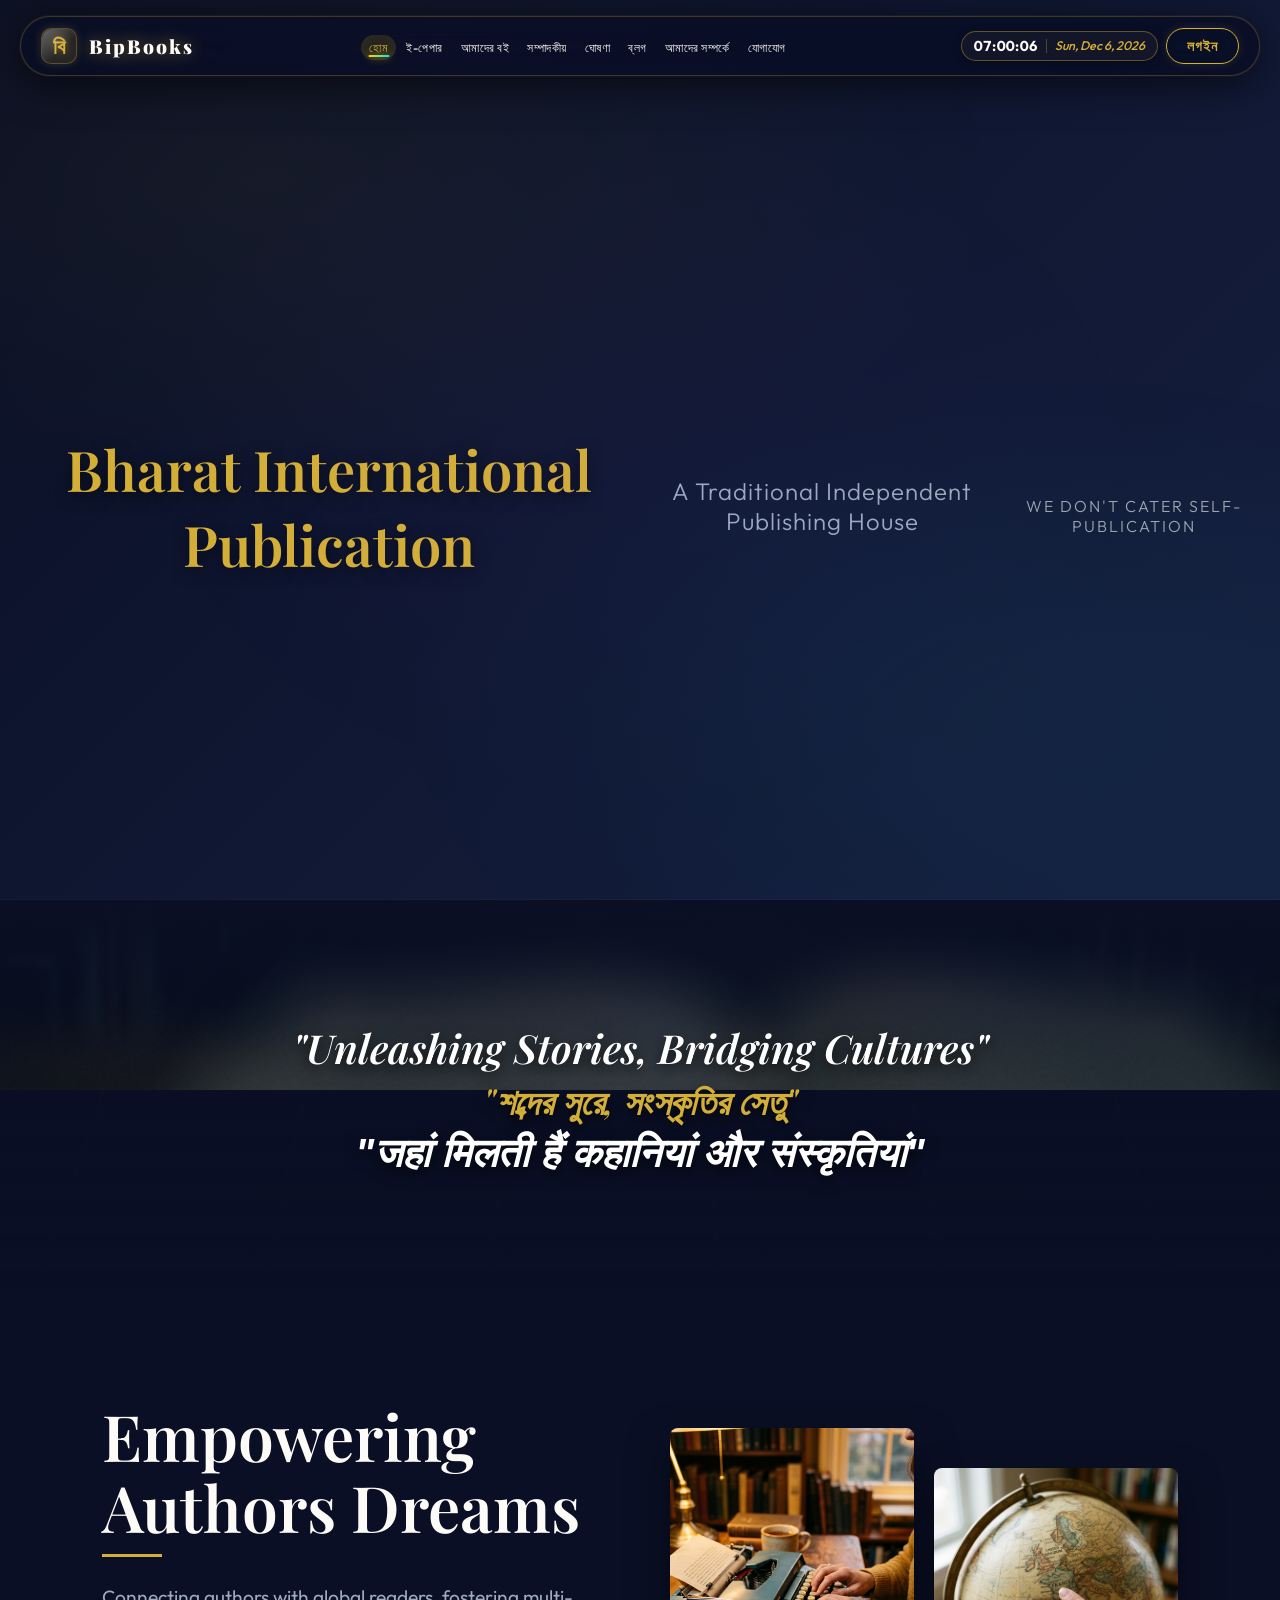
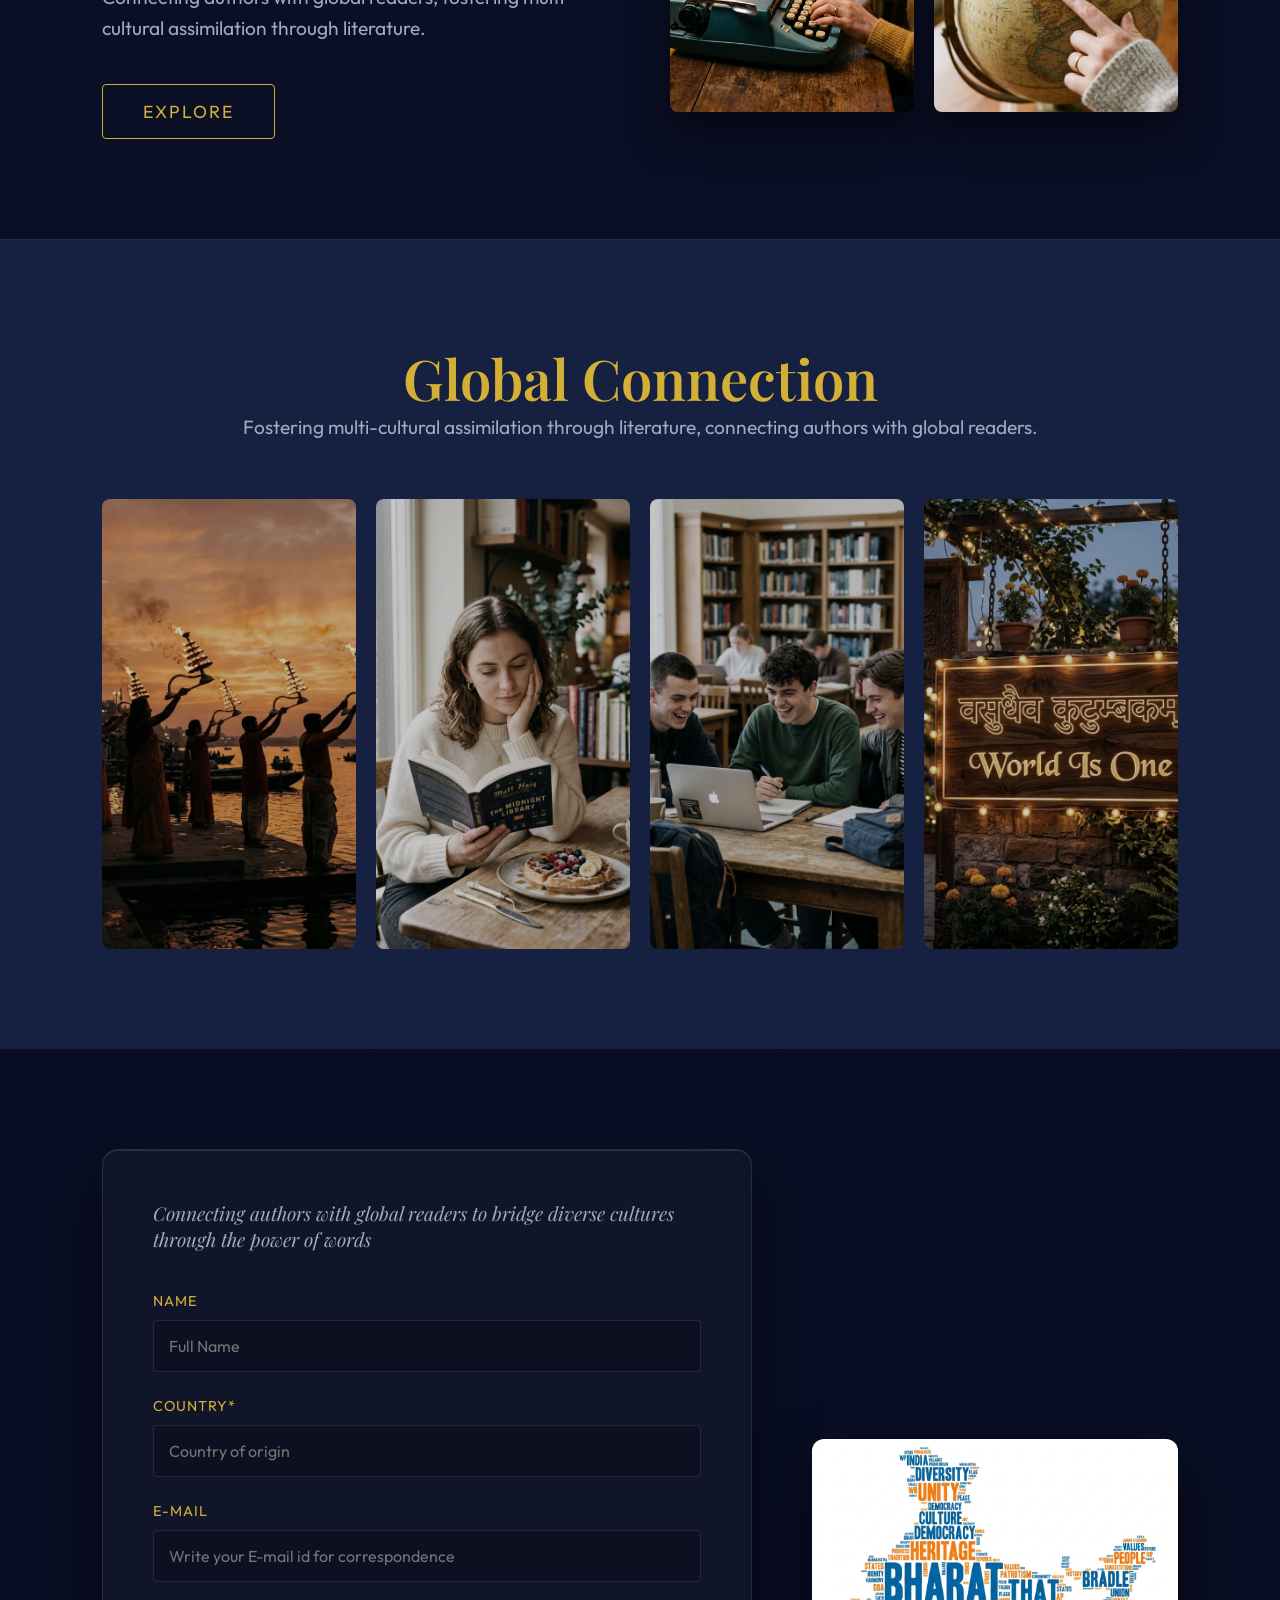
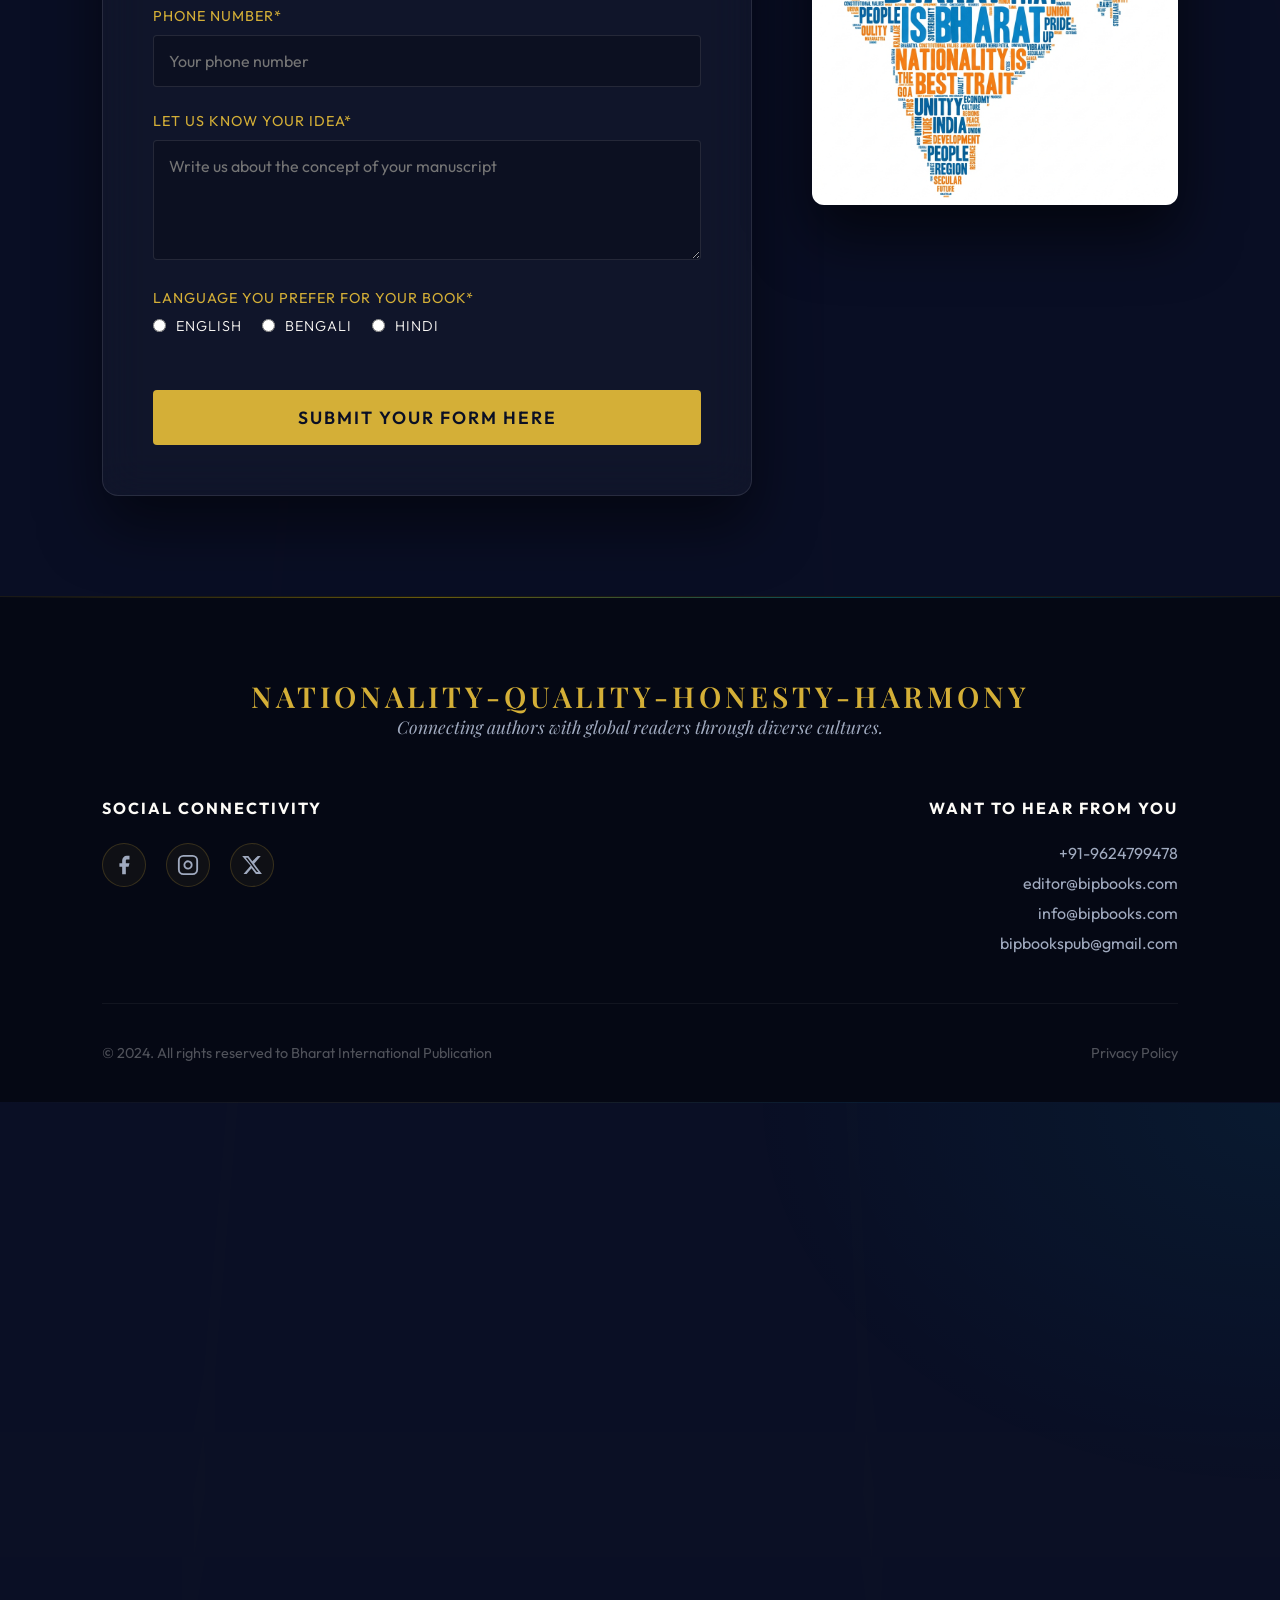
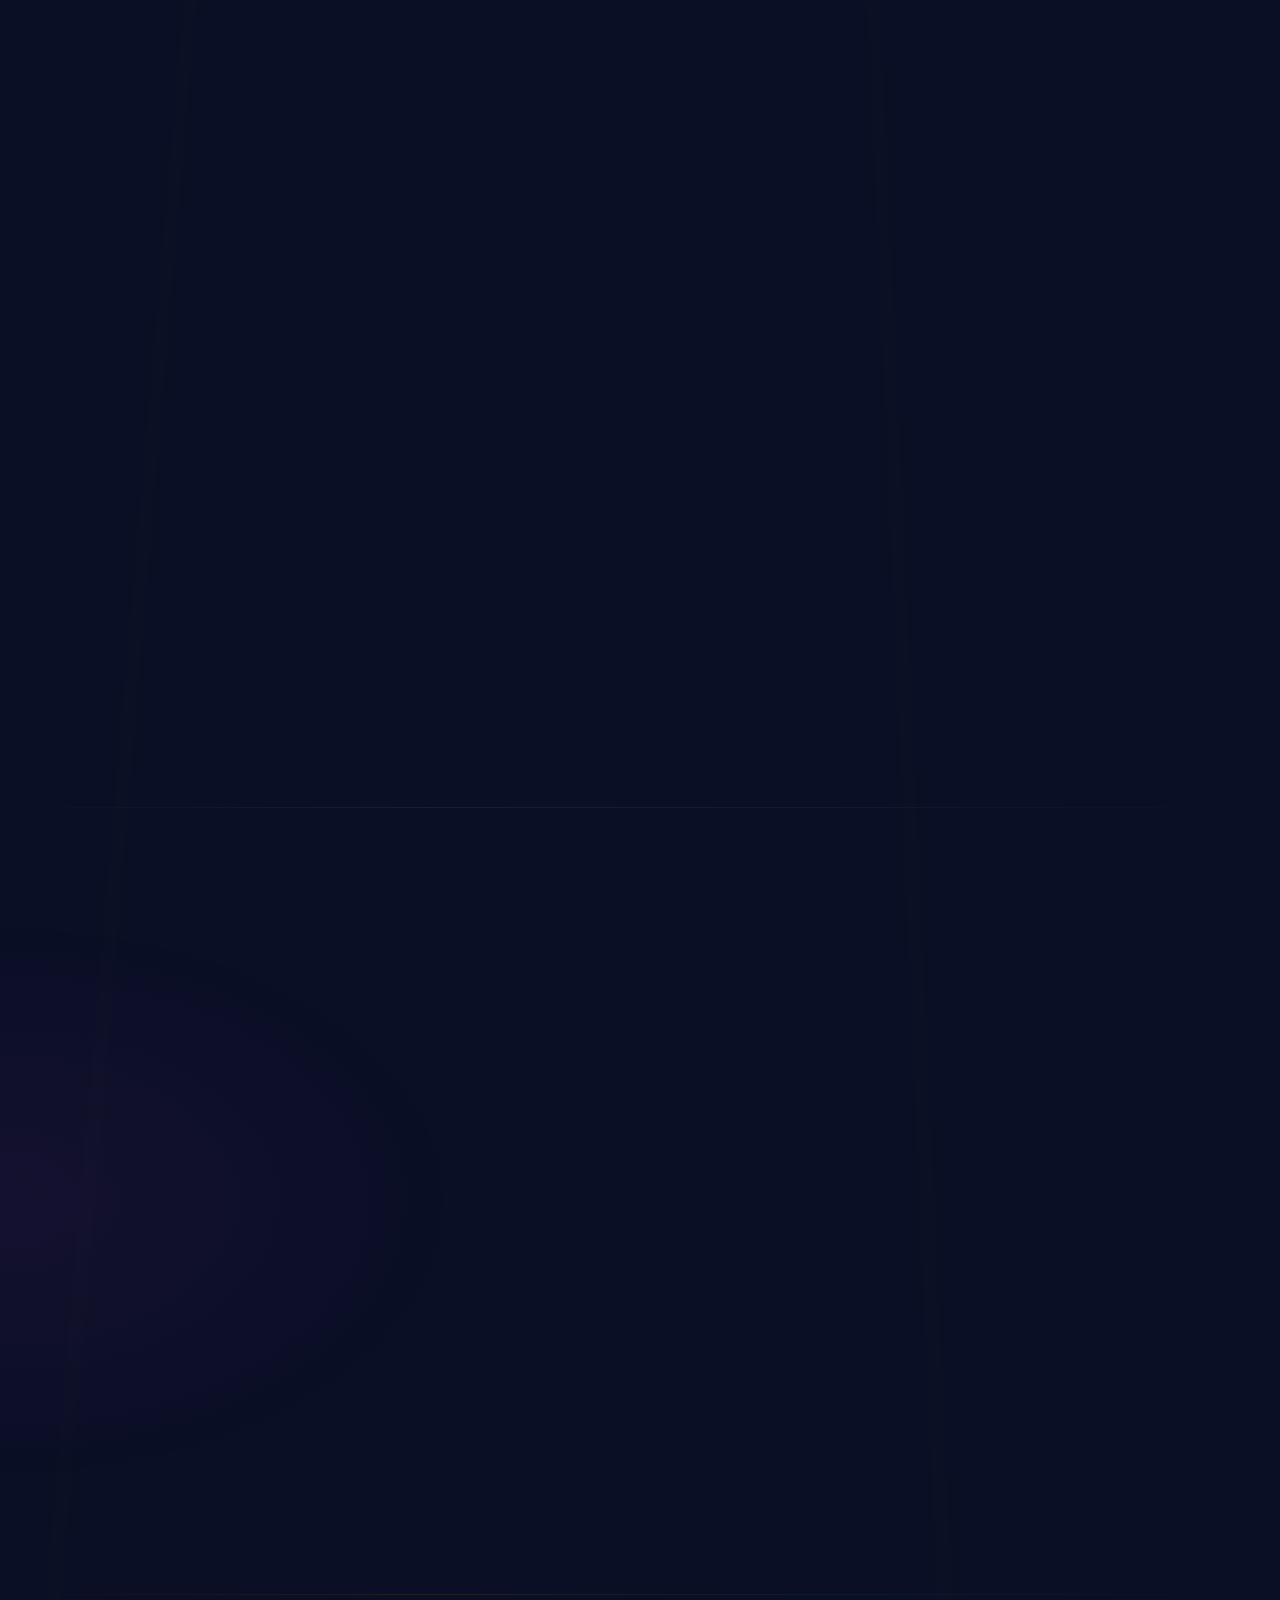
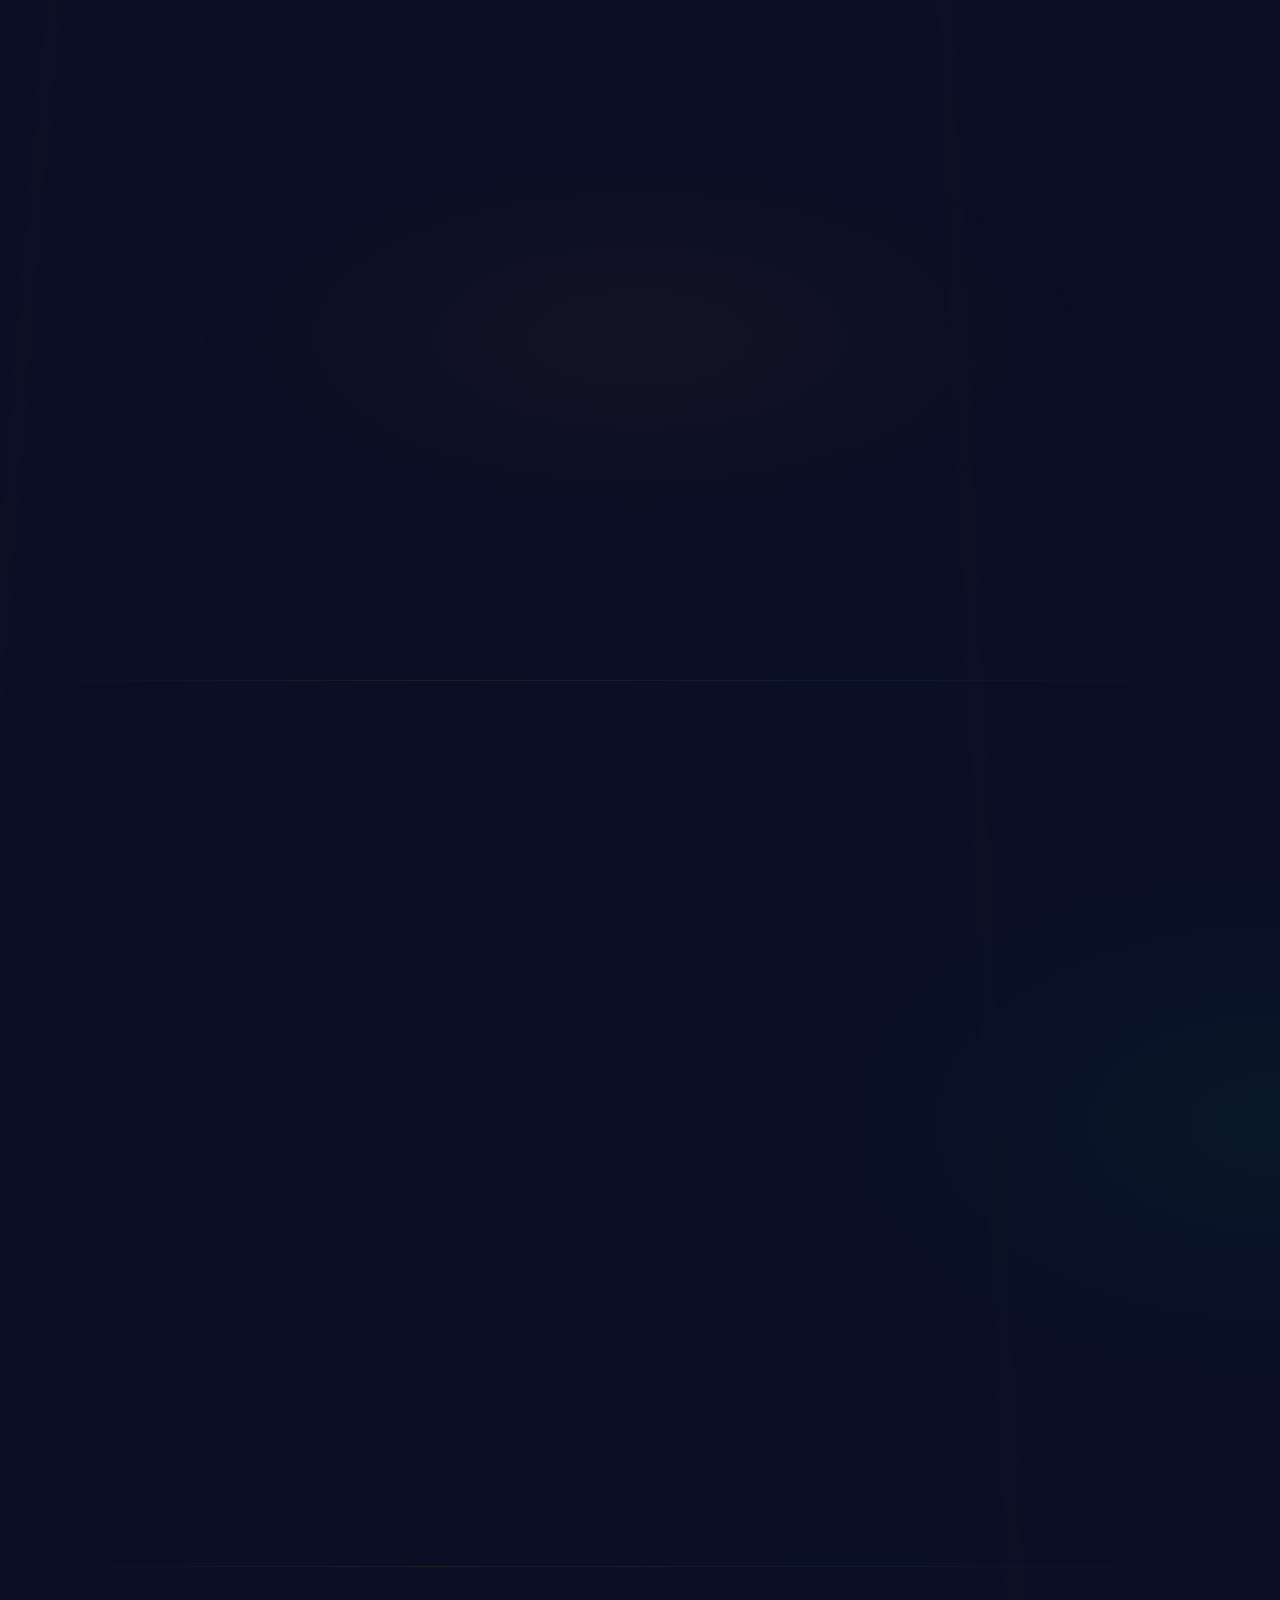
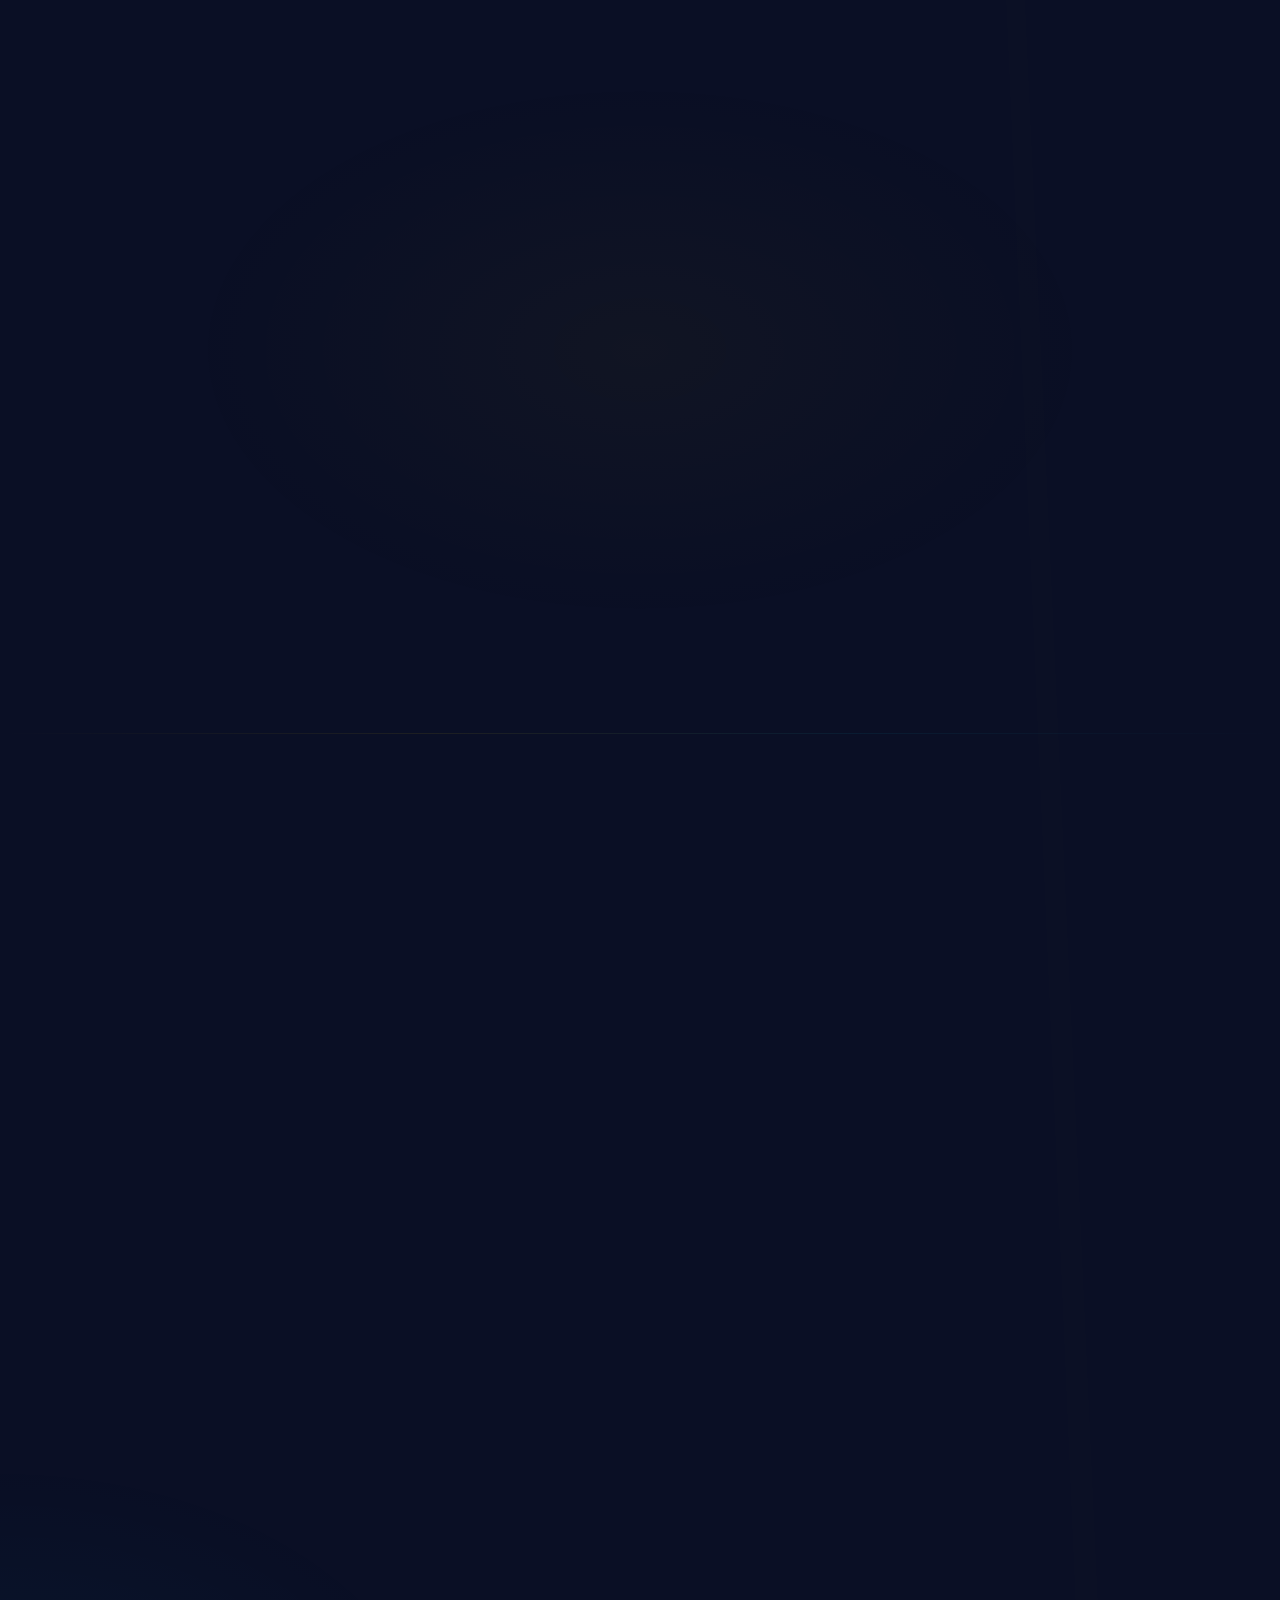
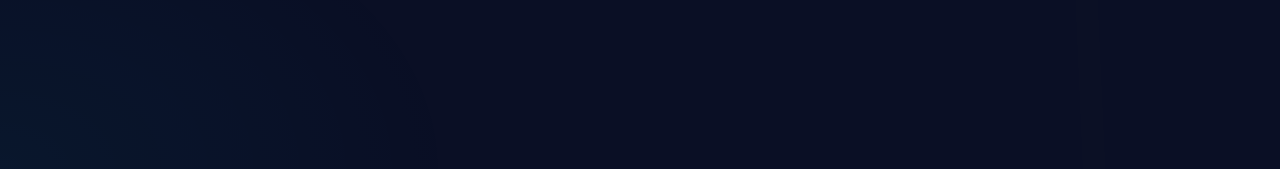
==== commit 1943d3a3: "Fix: hide ticker+old hero, add SVG social icons, clean layout" ====
--- a/index.html
+++ b/index.html
@@ -146,7 +146,15 @@
       <div class="social-links">
         <h4>SOCIAL CONNECTIVITY</h4>
         <div class="social-icons">
-          <span>fb</span> <span>ig</span> <span>x</span>
+          <a href="#" class="social-icon-link" title="Facebook" aria-label="Facebook">
+            <svg xmlns="http://www.w3.org/2000/svg" width="22" height="22" viewBox="0 0 24 24" fill="currentColor"><path d="M18 2h-3a5 5 0 0 0-5 5v3H7v4h3v8h4v-8h3l1-4h-4V7a1 1 0 0 1 1-1h3z"/></svg>
+          </a>
+          <a href="#" class="social-icon-link" title="Instagram" aria-label="Instagram">
+            <svg xmlns="http://www.w3.org/2000/svg" width="22" height="22" viewBox="0 0 24 24" fill="none" stroke="currentColor" stroke-width="2"><rect x="2" y="2" width="20" height="20" rx="5" ry="5"/><path d="M16 11.37A4 4 0 1 1 12.63 8 4 4 0 0 1 16 11.37z"/><line x1="17.5" y1="6.5" x2="17.51" y2="6.5"/></svg>
+          </a>
+          <a href="#" class="social-icon-link" title="X (Twitter)" aria-label="X Twitter">
+            <svg xmlns="http://www.w3.org/2000/svg" width="22" height="22" viewBox="0 0 24 24" fill="currentColor"><path d="M18.244 2.25h3.308l-7.227 8.26 8.502 11.24H16.17l-4.714-6.231-5.401 6.231H2.744l7.73-8.835L1.254 2.25H8.08l4.26 5.632L18.244 2.25zm-1.161 17.52h1.833L7.084 4.126H5.117z"/></svg>
+          </a>
         </div>
       </div>
       <div class="contact-info">
--- a/css/bharat.css
+++ b/css/bharat.css
@@ -1,133 +1,338 @@
-/* Bharat International Publication Custom Styles */
+@import url('https://fonts.googleapis.com/css2?family=Playfair+Display:ital,wght@0,400;0,600;0,700;1,400;1,600&family=Outfit:wght@300;400;500;600&display=swap');
+
+/* BHARAT INTERNATIONAL PUBLICATION - PREMIUM THEME */
 
 :root {
-  --bip-blue: #1c277e; /* The primary dark blue */
-  --bip-blue-hover: #141c59;
-  --bip-font: 'Outfit', 'Tiro Bangla', sans-serif;
+  --bip-royal-dark: #0a0f25;
+  --bip-royal-light: #162040;
+  --bip-gold: #d4af37;
+  --bip-gold-hover: #f3d56a;
+  --bip-text-light: #fdfbf7;
+  --bip-text-muted: #a0aabf;
+  
+  --font-serif: 'Playfair Display', serif;
+  --font-sans: 'Outfit', sans-serif;
+}
+
+/* Animations */
+@keyframes fadeUp {
+  0% { opacity: 0; transform: translateY(30px); }
+  100% { opacity: 1; transform: translateY(0); }
+}
+@keyframes pulseGlow {
+  0% { box-shadow: 0 0 15px rgba(212, 175, 55, 0.2); }
+  50% { box-shadow: 0 0 30px rgba(212, 175, 55, 0.5); }
+  100% { box-shadow: 0 0 15px rgba(212, 175, 55, 0.2); }
 }
 
 body.bharat-theme {
-  font-family: var(--bip-font);
-  background-color: #f5f5f5; /* Light background for new theme */
-  color: #333;
+  font-family: var(--font-sans);
+  background: var(--bip-royal-dark); /* Premium dark background */
+  color: var(--bip-text-light);
   margin: 0;
   padding: 0;
   overflow-x: hidden;
 }
 
-/* Overriding index Navbar */
+/* Typography Overrides */
+body.bharat-theme h1, 
+body.bharat-theme h2, 
+body.bharat-theme h3 {
+  font-family: var(--font-serif);
+  font-weight: 600;
+  margin: 0;
+}
+
+/* Overriding index Navbar for Premium Look */
 body.bharat-theme .navbar {
-  background: var(--bip-blue) !important;
-  border-bottom: none !important;
-  box-shadow: none !important;
-  backdrop-filter: none !important;
-  padding: 15px 30px;
+  background: rgba(10, 15, 37, 0.92) !important;
+  backdrop-filter: blur(20px) saturate(180%) !important;
+  -webkit-backdrop-filter: blur(20px) !important;
+  border: 1px solid rgba(212, 175, 55, 0.25) !important;
+  border-radius: 50px !important;
+  box-shadow: 0 8px 40px rgba(0,0,0,0.6), 0 0 0 1px rgba(212, 175, 55, 0.08) !important;
+  padding: 0 20px !important;
+  height: 60px !important;
+  display: flex !important;
+  align-items: center !important;
+  justify-content: space-between !important;
+  overflow: visible !important;
+  width: calc(100% - 40px) !important;
+  max-width: 1280px !important;
+}
+body.bharat-theme .nav-links {
+  flex-shrink: 1;
+  min-width: 0;
 }
 body.bharat-theme .nav-links a {
-  color: #fff;
+  color: var(--bip-text-light);
+  text-transform: uppercase;
+  font-size: 0.72rem;
+  letter-spacing: 0.5px;
+  font-weight: 500;
+  padding: 5px 8px !important;
+  white-space: nowrap;
+  transition: 0.3s ease;
 }
 body.bharat-theme .nav-links a:hover,
 body.bharat-theme .nav-links a.active {
-  color: #ffd700; /* Keeps some gold accent */
+  color: var(--bip-gold);
 }
 body.bharat-theme .logo-img {
-  background: white;
-  padding: 5px;
-  border-radius: 8px;
-}
-body.bharat-theme .logo-text {
-  color: #fff;
+  background: transparent;
+  padding: 0;
+  border-radius: 0;
+}
+body.bharat-theme .nav-logo-icon {
+  background: rgba(212,175,55,0.15) !important;
+  box-shadow: 0 0 10px rgba(212,175,55,0.2) !important;
+  color: var(--bip-gold) !important;
+  text-shadow: 0 0 8px rgba(212, 175, 55, 0.5);
+  font-size: 1.3rem;
+  width: 36px !important;
+  height: 36px !important;
+  border-radius: 10px !important;
+  border: 1px solid rgba(212,175,55,0.3) !important;
+  animation: none !important;
+  flex-shrink: 0;
+}
+body.bharat-theme .nav-logo-text {
+  color: var(--bip-text-light) !important;
+  font-family: var(--font-serif);
   font-size: 1.2rem;
+  letter-spacing: 2px;
+  background: none !important;
+  -webkit-text-fill-color: var(--bip-text-light) !important;
+}
+body.bharat-theme .nav-clock {
+  display: flex;
+  flex-direction: row;
+  align-items: center;
+  gap: 8px;
+  color: var(--bip-gold);
+  border: 1px solid rgba(212, 175, 55, 0.4);
+  background: rgba(212, 175, 55, 0.05);
+  border-radius: 20px;
+  padding: 5px 12px;
+  white-space: nowrap;
+  min-width: auto;
+  width: auto;
+  box-shadow: 0 2px 10px rgba(0,0,0,0.3);
+}
+body.bharat-theme .clock-time {
+  color: var(--bip-text-light) !important;
+  text-shadow: none !important;
+  background: none !important;
+  font-family: var(--font-sans) !important;
+  font-weight: 700;
+  font-size: 0.9rem !important;
   letter-spacing: 1px;
-}
-body.bharat-theme .logo-subtext {
-  color: #a0c4ff;
-  font-size: 0.8rem;
-  font-weight: 400;
+  white-space: nowrap;
+}
+body.bharat-theme .clock-date {
+  color: var(--bip-gold) !important;
+  background: none !important;
+  font-family: var(--font-sans) !important;
+  font-style: italic;
+  font-size: 0.78rem !important;
+  border-left: 1px solid rgba(212, 175, 55, 0.3);
+  padding-left: 8px;
+  white-space: nowrap;
+  line-height: 1.2;
+}
+body.bharat-theme .nav-actions {
+  flex-shrink: 0;
+  overflow: visible;
+  display: flex;
+  align-items: center;
+  gap: 8px !important;
+}
+
+/* Premium Login Button */
+body.bharat-theme .btn-login {
+  background: transparent !important;
+  border: 1px solid var(--bip-gold) !important;
+  color: var(--bip-gold) !important;
+  padding: 8px 20px !important;
+  border-radius: 20px !important;
+  font-family: var(--font-sans) !important;
+  font-weight: 600 !important;
+  font-size: 0.9rem !important;
+  letter-spacing: 1px !important;
+  text-transform: uppercase !important;
+  transition: all 0.3s ease !important;
+  white-space: nowrap !important;
+  box-shadow: 0 0 10px rgba(212, 175, 55, 0.15) !important;
+  cursor: pointer;
+}
+body.bharat-theme .btn-login:hover {
+  background: var(--bip-gold) !important;
+  color: var(--bip-royal-dark) !important;
+  box-shadow: 0 0 20px rgba(212, 175, 55, 0.4) !important;
+}
+body.bharat-theme .btn-logout,
+body.bharat-theme #user-dashboard-link {
+  font-family: var(--font-sans);
+}
+body.bharat-theme .btn-epaper {
+  display: none !important;
+}
+body.bharat-theme .ticker-wrap,
+body.bharat-theme .ticker-bar,
+body.bharat-theme .banner,
+body.bharat-theme .our-books,
+body.bharat-theme .page-wrapper {
+  display: none !important;
+}
+
+/* Social Icon Links */
+.social-icon-link {
+  color: var(--bip-text-muted);
+  width: 44px;
+  height: 44px;
+  display: flex;
+  align-items: center;
+  justify-content: center;
+  border-radius: 50%;
+  border: 1px solid rgba(212,175,55,0.2);
+  background: rgba(212,175,55,0.05);
+  transition: all 0.35s ease;
+  text-decoration: none;
+}
+.social-icon-link:hover {
+  color: var(--bip-gold);
+  border-color: var(--bip-gold);
+  background: rgba(212,175,55,0.15);
+  transform: translateY(-4px);
+  box-shadow: 0 8px 20px rgba(212,175,55,0.2);
 }
 
 /* 1. Publisher Banner */
 .publisher-banner {
-  background-color: var(--bip-blue);
-  color: white;
+  background: linear-gradient(135deg, var(--bip-royal-dark) 0%, var(--bip-royal-light) 100%);
+  color: var(--bip-text-light);
   text-align: center;
-  padding: 40px 20px;
+  padding: 120px 20px 60px;
+  border-bottom: 1px solid rgba(255,255,255,0.05);
+  animation: fadeUp 1s cubic-bezier(0.2, 0.8, 0.2, 1) forwards;
 }
 .publisher-banner h1 {
-  font-size: 2.5rem;
+  font-size: 3.5rem;
   margin-bottom: 15px;
-  font-weight: 400;
+  color: var(--bip-gold);
+  text-shadow: 0 4px 15px rgba(0,0,0,0.5);
 }
 .publisher-banner p {
   font-size: 1.5rem;
+  font-family: var(--font-sans);
   font-weight: 300;
-  color: #e0e0e0;
+  color: var(--bip-text-muted);
+  letter-spacing: 1px;
+}
+.publisher-banner p:last-child {
+  font-size: 1rem !important;
+  margin-top: 20px !important;
+  text-transform: uppercase;
+  letter-spacing: 2px;
+  color: #fff;
+  opacity: 0.6;
 }
 
 /* 2. Quote Hero Section */
 .quote-hero {
-  background: url('../assets/quotes_bg.png') center/cover no-repeat;
+  background: url('../assets/quotes_bg.png') center/cover no-repeat fixed; /* Parallax effect */
   text-align: center;
-  padding: 80px 20px;
-  color: white;
+  padding: 120px 20px;
   position: relative;
 }
 .quote-hero::before {
   content: '';
   position: absolute;
   top:0; left:0; right:0; bottom:0;
-  background: rgba(30, 60, 40, 0.6); /* greenish tint */
+  background: linear-gradient(to bottom, rgba(10, 15, 37, 1) 0%, rgba(10, 15, 37, 0.6) 50%, rgba(10, 15, 37, 1) 100%);
 }
 .quote-hero-content {
   position: relative;
   z-index: 1;
-}
-.quote-hero h2 {
-  font-size: 3rem;
-  margin-bottom: 20px;
-  font-weight: 600;
+  max-width: 900px;
+  margin: 0 auto;
+}
+.quote-hero h2, .quote-hero h3 {
+  font-size: 2.5rem;
+  margin-bottom: 30px;
+  font-weight: 400;
+  font-style: italic;
+  color: #fff;
+  text-shadow: 0 5px 15px rgba(0,0,0,0.8);
+  line-height: 1.4;
+  opacity: 0;
+  animation: fadeUp 1s 0.3s cubic-bezier(0.2, 0.8, 0.2, 1) forwards;
 }
 .quote-hero h3 {
-  font-size: 2.5rem;
-  margin-bottom: 20px;
-  font-weight: 400;
+  font-family: 'Noto Sans Bengali', sans-serif;
+  color: var(--bip-gold);
+  font-size: 2.2rem;
+  animation-delay: 0.6s;
+}
+.quote-hero h2:last-child {
+  font-family: 'Noto Sans Devanagari', sans-serif;
+  animation-delay: 0.9s;
 }
 
 /* 3. Empowering Section */
 .empowering-section {
   display: flex;
   align-items: center;
-  padding: 80px 5%;
-  background: white;
-  gap: 40px;
+  padding: 100px 8%;
+  background: var(--bip-royal-dark);
+  gap: 60px;
+  position: relative;
 }
 .empowering-text {
   flex: 1;
 }
 .empowering-text h2 {
-  font-size: 3.5rem;
-  color: #111;
-  margin-bottom: 20px;
+  font-size: 4rem;
+  color: var(--bip-text-light);
+  margin-bottom: 25px;
   line-height: 1.1;
+  position: relative;
+}
+.empowering-text h2::after {
+  content: '';
+  position: absolute;
+  bottom: -15px;
+  left: 0;
+  width: 60px;
+  height: 3px;
+  background: var(--bip-gold);
 }
 .empowering-text p {
   font-size: 1.2rem;
-  color: #555;
-  margin-bottom: 30px;
+  color: var(--bip-text-muted);
+  margin-top: 40px;
+  margin-bottom: 40px;
+  line-height: 1.6;
 }
 .btn-outline {
-  padding: 12px 30px;
-  border: 1px solid #333;
+  padding: 15px 40px;
+  border: 1px solid var(--bip-gold);
   background: transparent;
-  color: #333;
-  border-radius: 30px;
+  color: var(--bip-gold);
+  border-radius: 4px;
   font-size: 1.1rem;
+  font-family: var(--font-sans);
+  text-transform: uppercase;
+  letter-spacing: 2px;
   cursor: pointer;
-  transition: 0.3s;
+  transition: all 0.4s ease;
+  position: relative;
+  overflow: hidden;
 }
 .btn-outline:hover {
-  background: #333;
-  color: white;
+  background: var(--bip-gold);
+  color: var(--bip-royal-dark);
+  box-shadow: 0 0 20px rgba(212, 175, 55, 0.4);
 }
 .empowering-images {
   flex: 1;
@@ -135,25 +340,35 @@
   gap: 20px;
 }
 .empowering-images img {
-  width: 50%;
-  border-radius: 20px;
+  width: calc(50% - 10px);
+  border-radius: 8px;
   object-fit: cover;
+  box-shadow: 0 20px 40px rgba(0,0,0,0.5);
+  transition: transform 0.5s ease;
+}
+.empowering-images img:nth-child(2) {
+  margin-top: 40px; /* Staggered effect */
+}
+.empowering-images img:hover {
+  transform: translateY(-10px);
 }
 
 /* 4. Global Connection Grid */
 .global-section {
   text-align: center;
-  padding: 80px 5%;
-  background: #fff;
+  padding: 100px 8%;
+  background: var(--bip-royal-light);
+  border-top: 1px solid rgba(255,255,255,0.05);
 }
 .global-section h2 {
-  font-size: 3rem;
-  color: #111;
-  margin-bottom: 10px;
+  font-size: 3.5rem;
+  color: var(--bip-gold);
+  margin-bottom: 15px;
 }
 .global-section p {
-  color: #666;
-  margin-bottom: 40px;
+  color: var(--bip-text-muted);
+  margin-bottom: 60px;
+  font-size: 1.2rem;
 }
 .global-grid {
   display: grid;
@@ -162,86 +377,125 @@
 }
 .global-grid img {
   width: 100%;
-  height: 400px;
+  height: 450px;
   object-fit: cover;
-  border-radius: 20px;
-}
-
-/* 5. Manuscript Form Section */
+  border-radius: 8px;
+  filter: grayscale(30%) brightness(0.8);
+  transition: all 0.5s ease;
+  cursor: pointer;
+}
+.global-grid img:hover {
+  filter: grayscale(0%) brightness(1.1);
+  transform: scale(1.03);
+  box-shadow: 0 15px 30px rgba(0,0,0,0.4);
+  z-index: 10;
+  position: relative;
+}
+
+/* 5. Manuscript Form Section (Premium Glassmorphism) */
 .manuscript-section {
   display: flex;
-  padding: 80px 5%;
-  background: url('../assets/quotes_bg.png') center/cover no-repeat;
+  padding: 100px 8%;
+  background: url('../assets/quotes_bg.png') center/cover no-repeat fixed;
   color: white;
-  gap: 40px;
-  position: relative;
-  align-items: stretch;
+  gap: 60px;
+  position: relative;
+  align-items: center;
 }
 .manuscript-section::before {
   content: '';
   position: absolute;
   top:0; left:0; right:0; bottom:0;
-  background: rgba(20, 30, 40, 0.7);
+  background: rgba(10, 15, 37, 0.85); /* Deep dark overlay */
 }
 .manuscript-form-container {
-  flex: 1;
-  background: rgba(255, 255, 255, 0.1);
-  backdrop-filter: blur(10px);
-  padding: 40px;
-  border-radius: 20px;
+  flex: 1.2;
+  background: rgba(255, 255, 255, 0.03);
+  backdrop-filter: blur(20px);
+  -webkit-backdrop-filter: blur(20px);
+  padding: 50px;
+  border-radius: 16px;
+  border: 1px solid rgba(255, 255, 255, 0.1);
+  box-shadow: 0 30px 60px rgba(0,0,0,0.5), inset 0 1px 0 rgba(255,255,255,0.1);
   position: relative;
   z-index: 1;
 }
 .manuscript-form-container p.subtitle {
-  margin-bottom: 30px;
-  font-size: 1.1rem;
+  margin-bottom: 40px;
+  font-size: 1.2rem;
+  color: var(--bip-text-muted);
+  font-style: italic;
+  font-family: var(--font-serif);
 }
 .m-form-group {
-  margin-bottom: 20px;
+  margin-bottom: 25px;
 }
 .m-form-group label {
   display: block;
-  margin-bottom: 8px;
+  margin-bottom: 10px;
+  color: var(--bip-gold);
+  font-size: 0.9rem;
+  text-transform: uppercase;
+  letter-spacing: 1px;
 }
 .m-form-group input, .m-form-group textarea {
   width: 100%;
-  padding: 12px;
-  border-radius: 8px;
-  border: none;
-  font-family: inherit;
+  padding: 15px;
+  border-radius: 4px;
+  border: 1px solid rgba(255,255,255,0.1);
+  background: rgba(0,0,0,0.2);
+  color: white;
+  font-family: var(--font-sans);
+  font-size: 1rem;
+  transition: 0.3s;
+}
+.m-form-group input:focus, .m-form-group textarea:focus {
+  outline: none;
+  border-color: var(--bip-gold);
+  background: rgba(0,0,0,0.4);
 }
 .m-form-group textarea {
-  height: 100px;
+  height: 120px;
   resize: vertical;
 }
 .radio-group {
   display: flex;
-  flex-direction: column;
-  gap: 10px;
+  gap: 20px;
 }
 .radio-group label {
   display: flex;
   align-items: center;
   gap: 10px;
   font-weight: 300;
+  color: var(--bip-text-light);
+  cursor: pointer;
+}
+.radio-group input[type="radio"] {
+  accent-color: var(--bip-gold);
+  width: auto;
 }
 .btn-submit-m {
-  background: rgba(255,255,255,0.2);
-  color: white;
-  border: 1px solid white;
-  padding: 12px 30px;
-  border-radius: 30px;
+  background: var(--bip-gold);
+  color: var(--bip-royal-dark);
+  border: none;
+  padding: 16px 40px;
+  border-radius: 4px;
   cursor: pointer;
   margin-top: 20px;
-  font-size: 1rem;
-  transition: 0.3s;
+  font-size: 1.1rem;
+  font-family: var(--font-sans);
+  text-transform: uppercase;
+  letter-spacing: 2px;
+  font-weight: 600;
+  transition: 0.4s ease;
+  width: 100%;
 }
 .btn-submit-m:hover {
-  background: white;
-  color: #333;
+  background: var(--bip-gold-hover);
+  box-shadow: 0 0 25px rgba(212, 175, 55, 0.4);
 }
 .manuscript-image {
-  flex: 1;
+  flex: 0.8;
   display: flex;
   align-items: center;
   justify-content: center;
@@ -250,83 +504,121 @@
 }
 .manuscript-image img {
   width: 100%;
-  border-radius: 20px;
-  background: white;
-  padding: 20px;
+  border-radius: 12px;
+  box-shadow: 0 30px 60px rgba(0,0,0,0.6);
+  transition: transform 0.6s cubic-bezier(0.2, 0.8, 0.2, 1);
+}
+.manuscript-image img:hover {
+  transform: scale(1.05) rotate(2deg);
 }
 
 /* 6. New Footer */
 .bharat-footer {
-  background: var(--bip-blue);
-  color: white;
-  padding: 60px 5%;
+  background: #050814;
+  color: var(--bip-text-light);
+  padding: 80px 8% 40px;
   display: flex;
   flex-direction: column;
   align-items: center;
   text-align: center;
+  border-top: 1px solid rgba(212, 175, 55, 0.1);
 }
 .bharat-footer h2 {
   font-size: 1.8rem;
-  letter-spacing: 2px;
-  margin-bottom: 10px;
+  letter-spacing: 4px;
+  margin-bottom: 15px;
+  color: var(--bip-gold);
+  font-family: var(--font-sans);
 }
 .bharat-footer p.sub {
   font-style: italic;
-  margin-bottom: 40px;
-  color: #d0d0d0;
+  margin-bottom: 60px;
+  color: var(--bip-text-muted);
+  font-family: var(--font-serif);
+  font-size: 1.1rem;
 }
 .footer-bottom-grid {
   display: flex;
   justify-content: space-between;
   width: 100%;
-  align-items: flex-end;
+  align-items: flex-start;
+  margin-bottom: 40px;
+  border-bottom: 1px solid rgba(255,255,255,0.05);
+  padding-bottom: 40px;
 }
 .social-links {
   text-align: left;
 }
-.social-links h4 {
-  margin-bottom: 20px;
+.social-links h4, .contact-info h4 {
+  margin-bottom: 25px;
+  font-size: 1rem;
+  color: var(--bip-text-light);
+  letter-spacing: 2px;
 }
 .social-icons {
   display: flex;
-  gap: 15px;
+  gap: 20px;
 }
 .social-icons span {
-  font-size: 1.5rem;
+  font-size: 1.2rem;
   cursor: pointer;
+  color: var(--bip-text-muted);
+  transition: 0.3s;
+}
+.social-icons span:hover {
+  color: var(--bip-gold);
+  transform: translateY(-3px);
 }
 .contact-info {
   text-align: right;
 }
-.contact-info h4 {
-  margin-bottom: 20px;
-}
 .contact-info p {
-  margin: 5px 0;
-  color: #e0e0e0;
+  margin: 10px 0;
+  color: var(--bip-text-muted);
+  font-size: 1rem;
 }
 .footer-copy {
-  margin-top: 40px;
   font-size: 0.9rem;
-  color: #aaa;
+  color: rgba(255,255,255,0.3);
   display: flex;
   justify-content: space-between;
   width: 100%;
 }
 .footer-copy a {
-  color: #aaa;
+  color: rgba(255,255,255,0.3);
   text-decoration: none;
-}
-
-/* Hide old sections */
+  transition: 0.3s;
+}
+.footer-copy a:hover {
+  color: var(--bip-gold);
+}
+
+/* Hide old sections completely */
 body.bharat-theme .hero,
 body.bharat-theme footer:not(.bharat-footer) {
   display: none !important;
 }
 
-@media (max-width: 768px) {
+/* Animations for scroll (using a simple class to trigger) */
+.animate-on-scroll {
+  opacity: 0;
+  transform: translateY(30px);
+  transition: all 0.8s cubic-bezier(0.2, 0.8, 0.2, 1);
+}
+.animate-on-scroll.visible {
+  opacity: 1;
+  transform: translateY(0);
+}
+
+/* Responsive Overrides */
+@media (max-width: 992px) {
   .empowering-section {
     flex-direction: column;
+    text-align: center;
+  }
+  .empowering-text h2::after {
+    left: 50%;
+    transform: translateX(-50%);
   }
   .global-grid {
     grid-template-columns: 1fr 1fr;
@@ -334,13 +626,17 @@
   .manuscript-section {
     flex-direction: column;
   }
+}
+@media (max-width: 768px) {
+  .publisher-banner h1 { font-size: 2.5rem; }
+  .quote-hero h2, .quote-hero h3 { font-size: 1.8rem; }
+  .empowering-text h2 { font-size: 3rem; }
+  .global-grid { grid-template-columns: 1fr; }
   .footer-bottom-grid {
     flex-direction: column;
-    gap: 30px;
+    gap: 40px;
     align-items: center;
     text-align: center;
   }
-  .social-links, .contact-info {
-    text-align: center;
-  }
-}
+  .social-links, .contact-info { text-align: center; }
+}
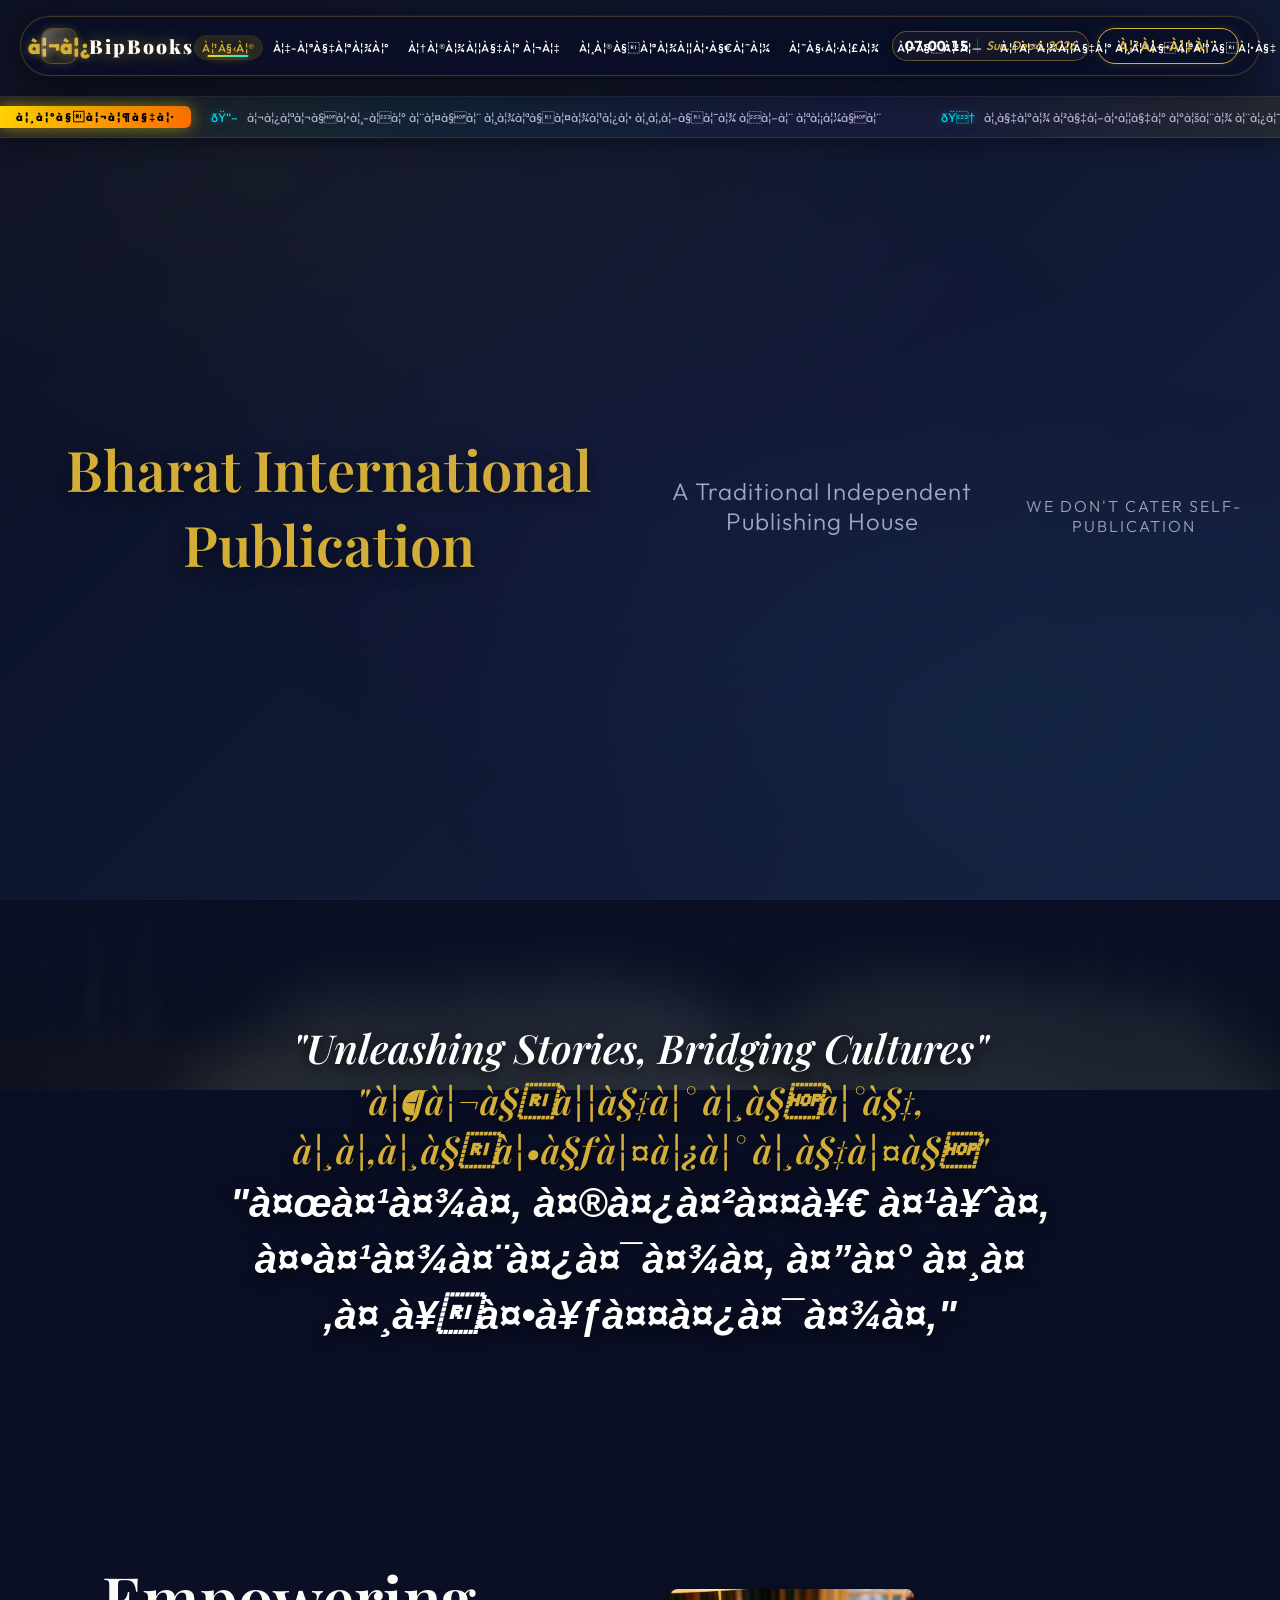
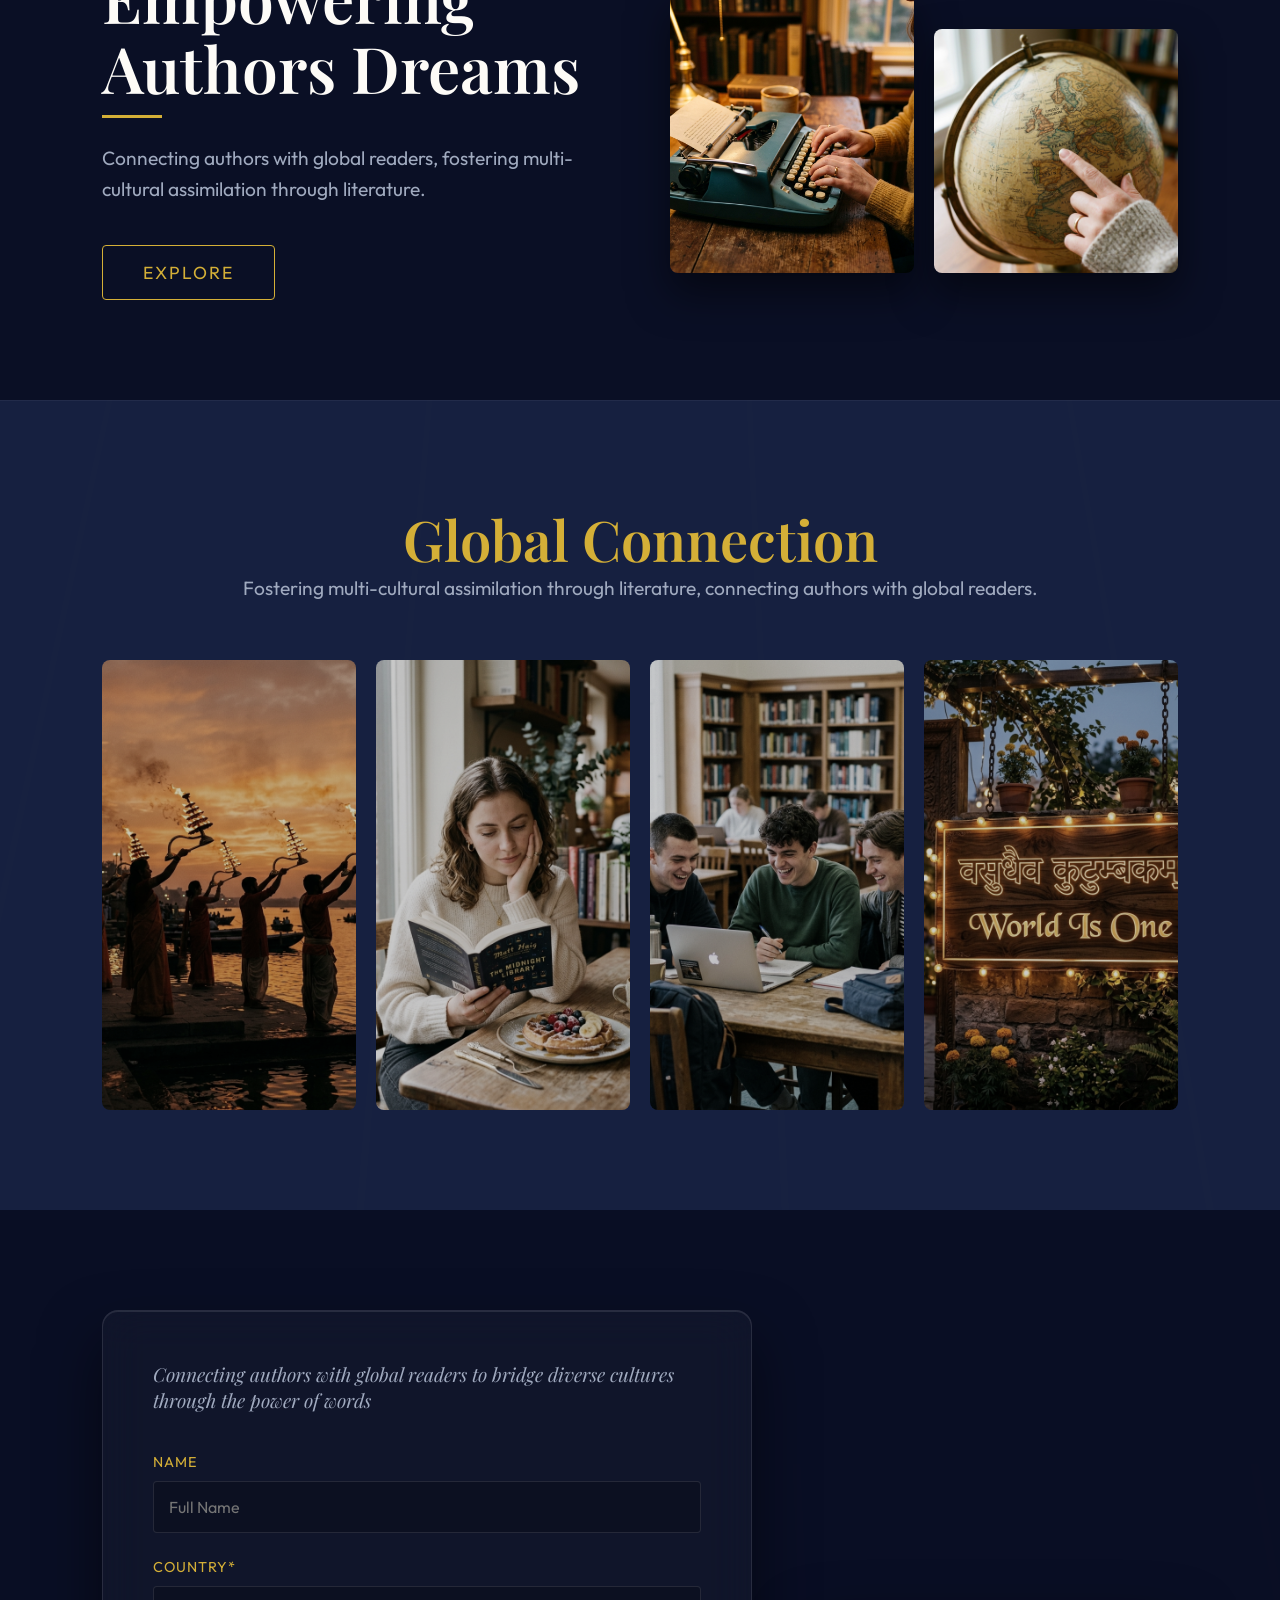
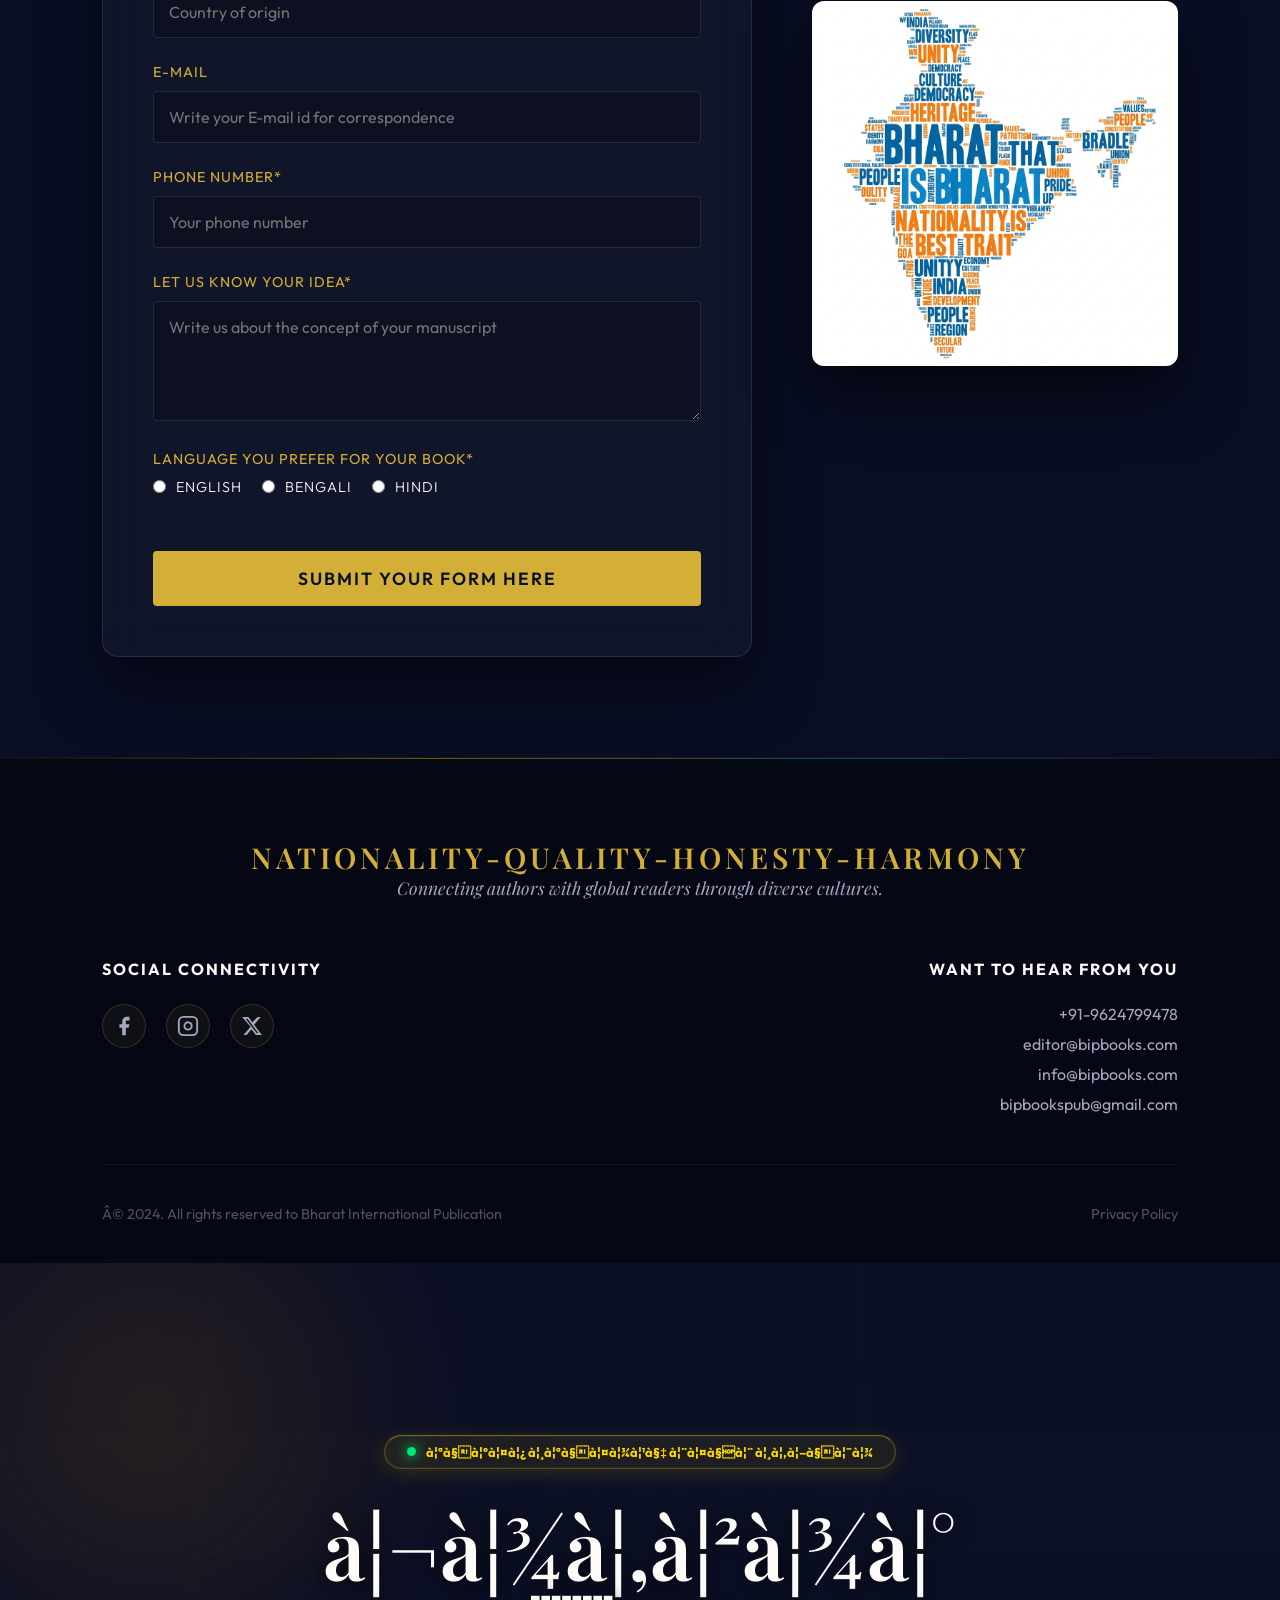
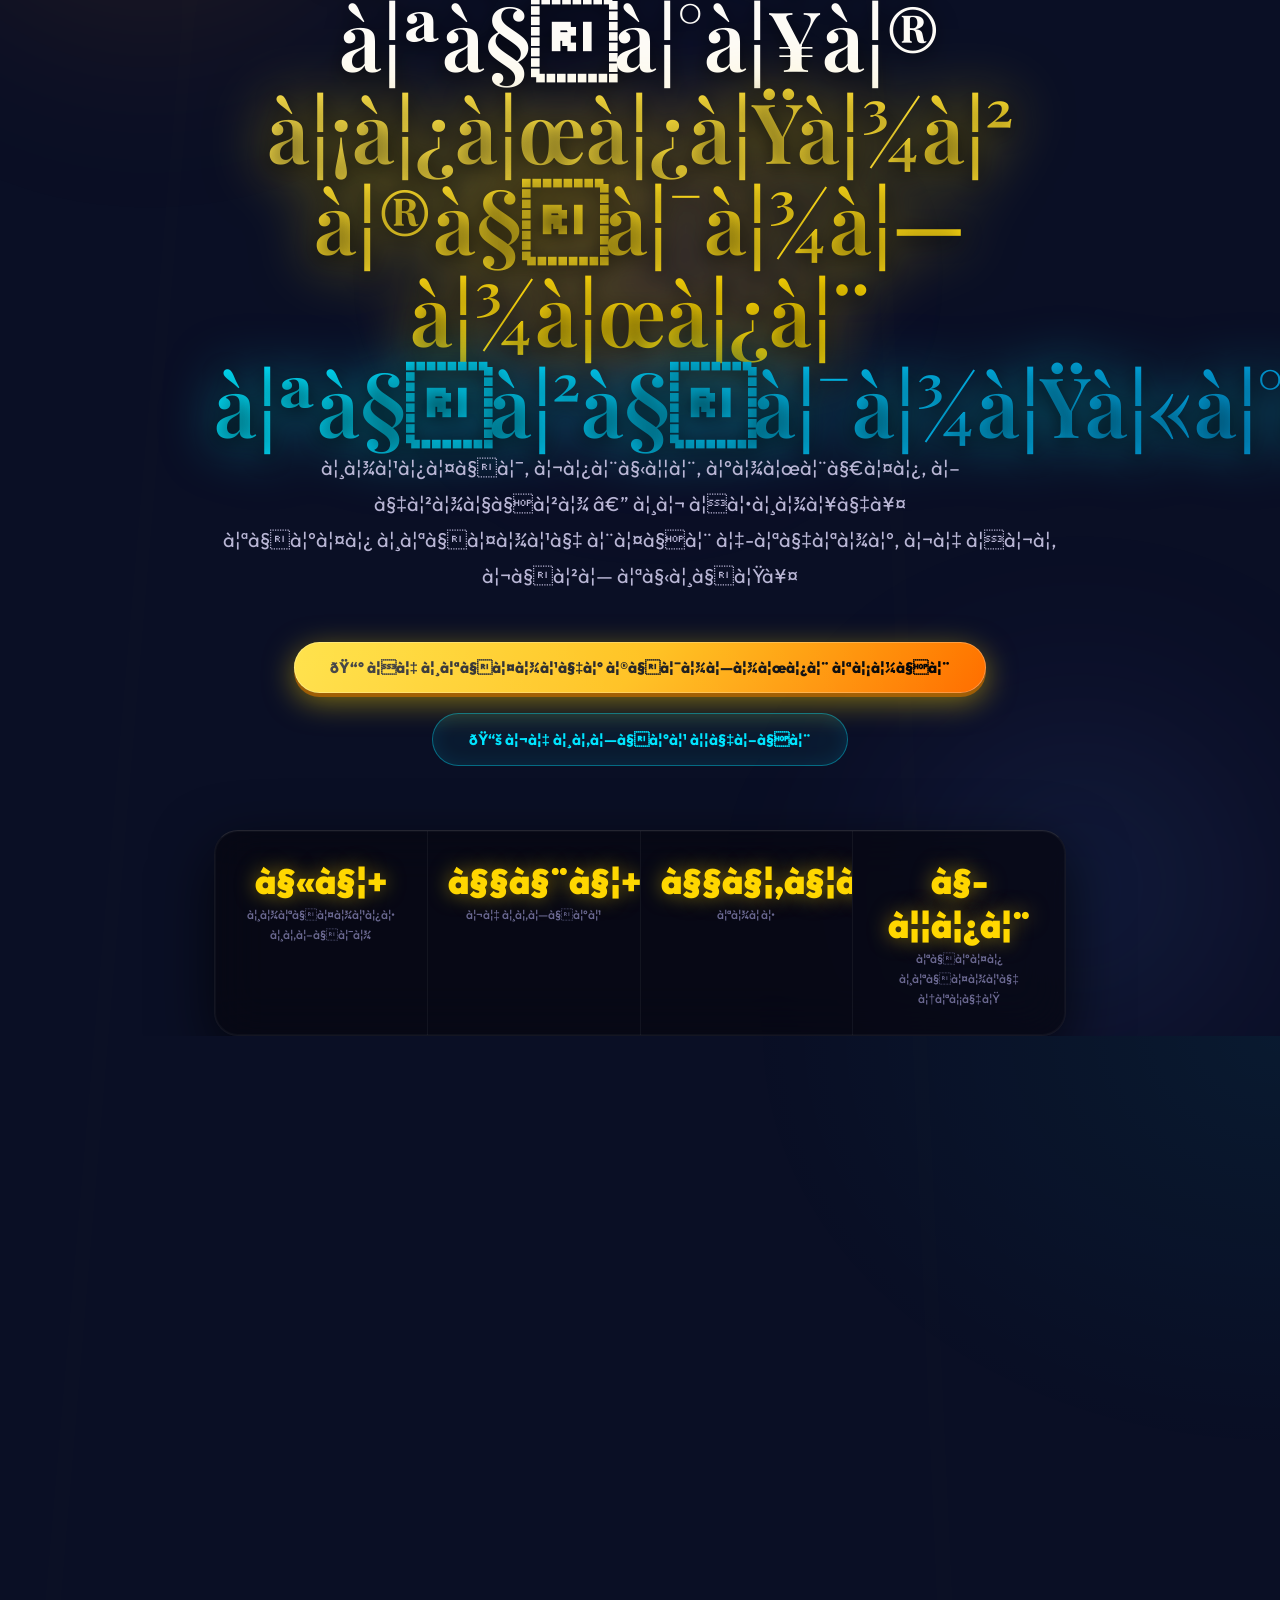
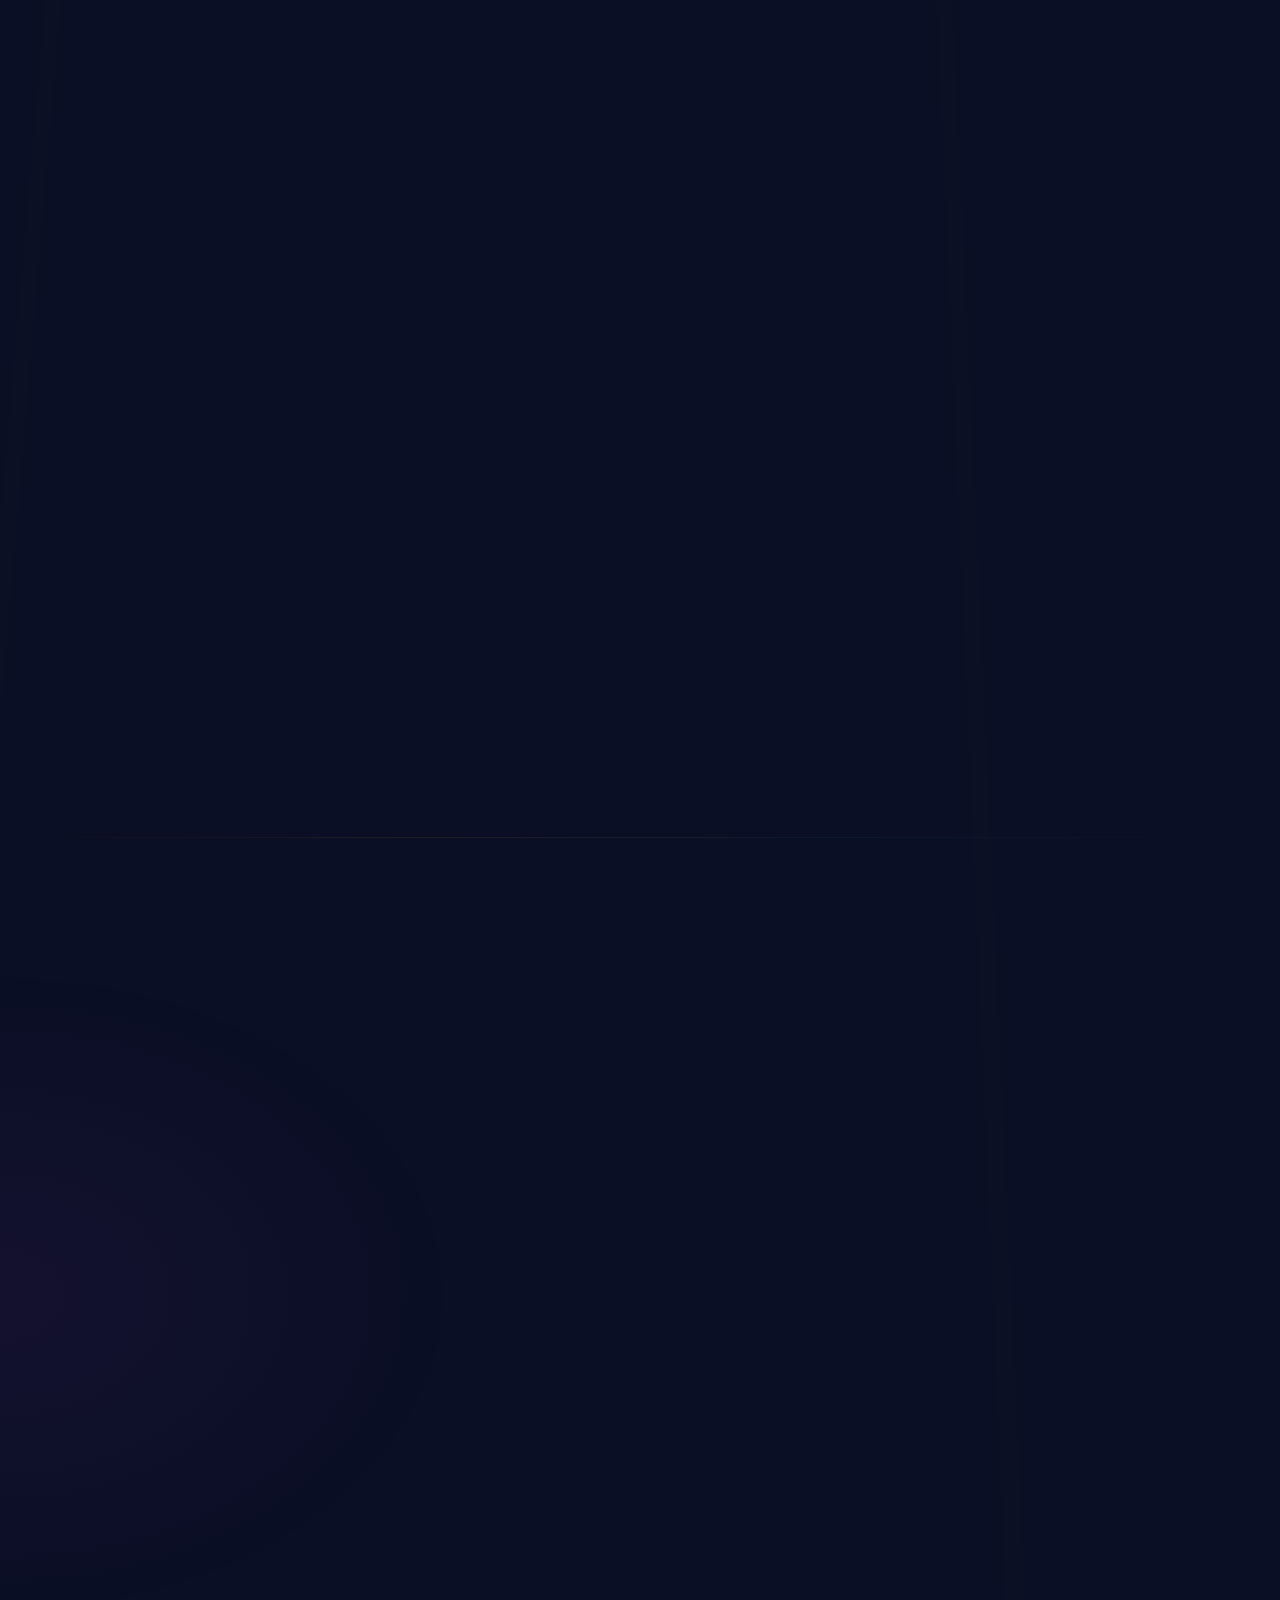
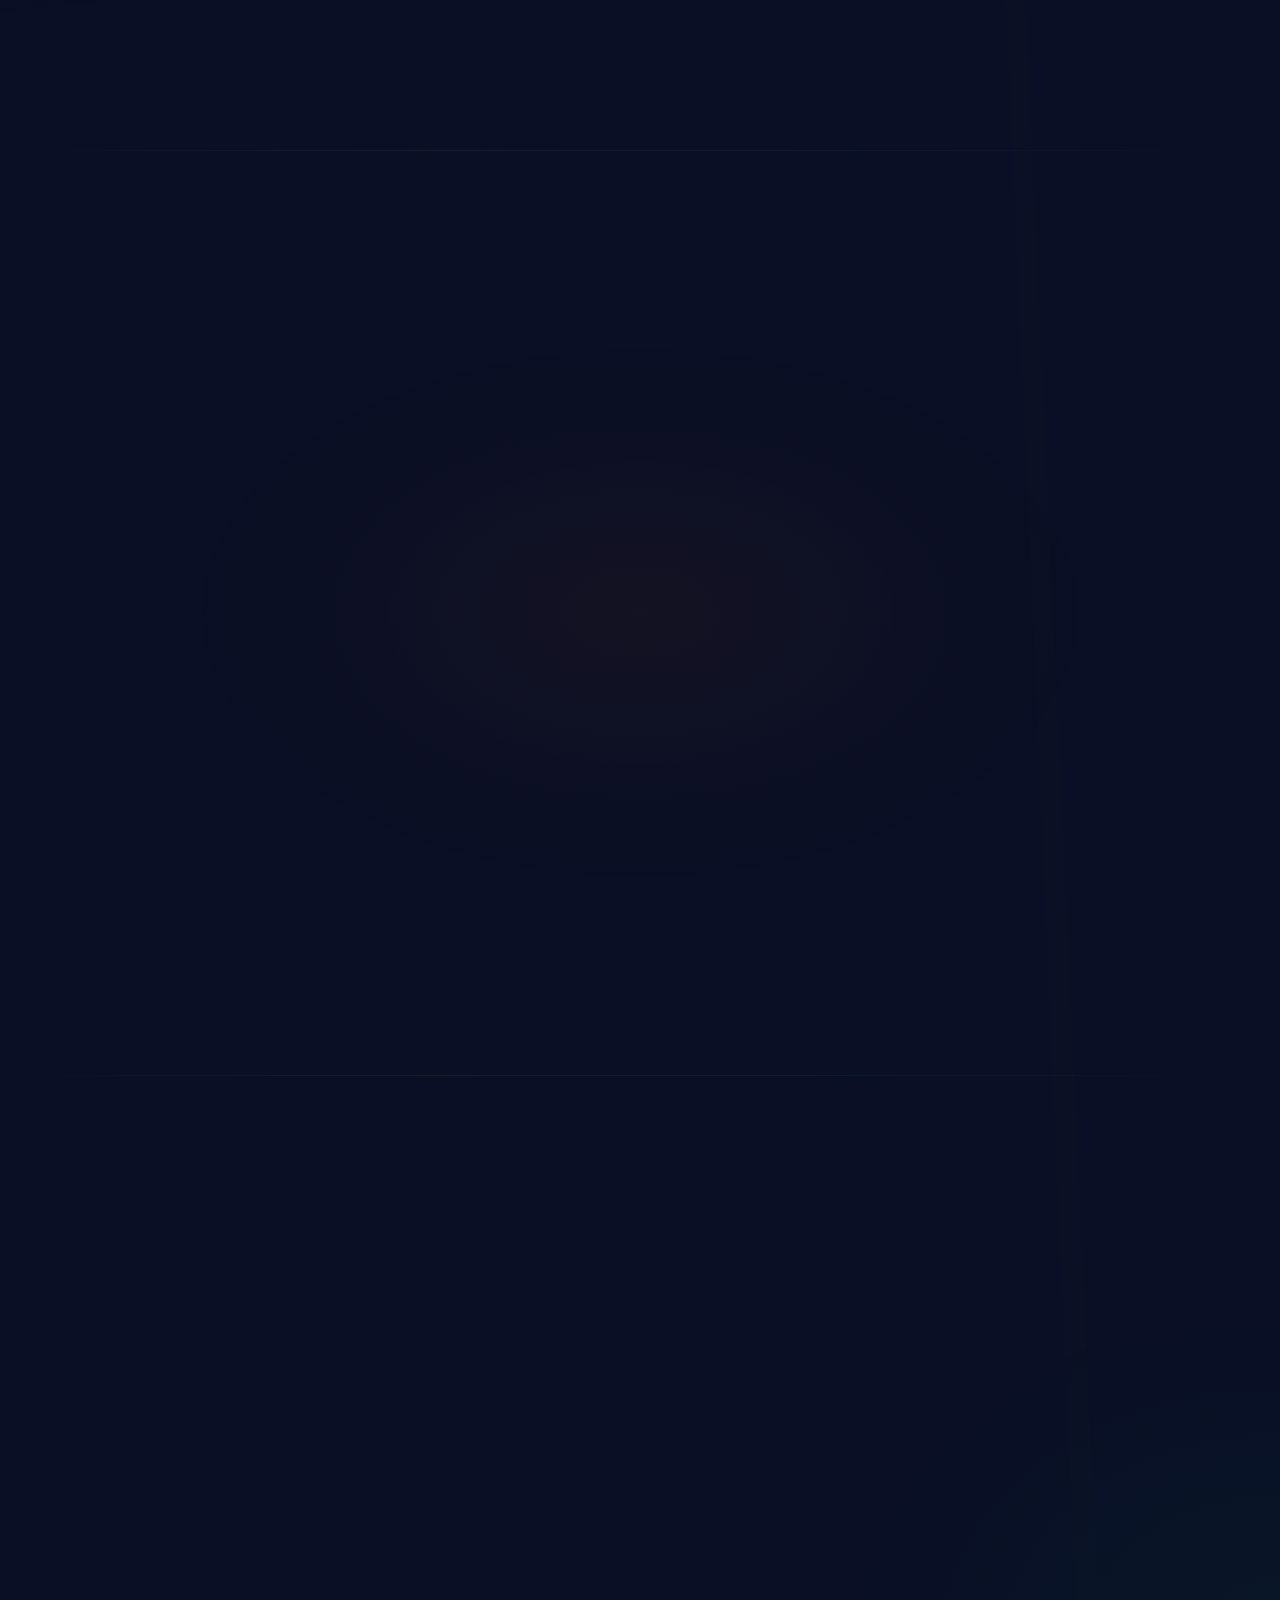
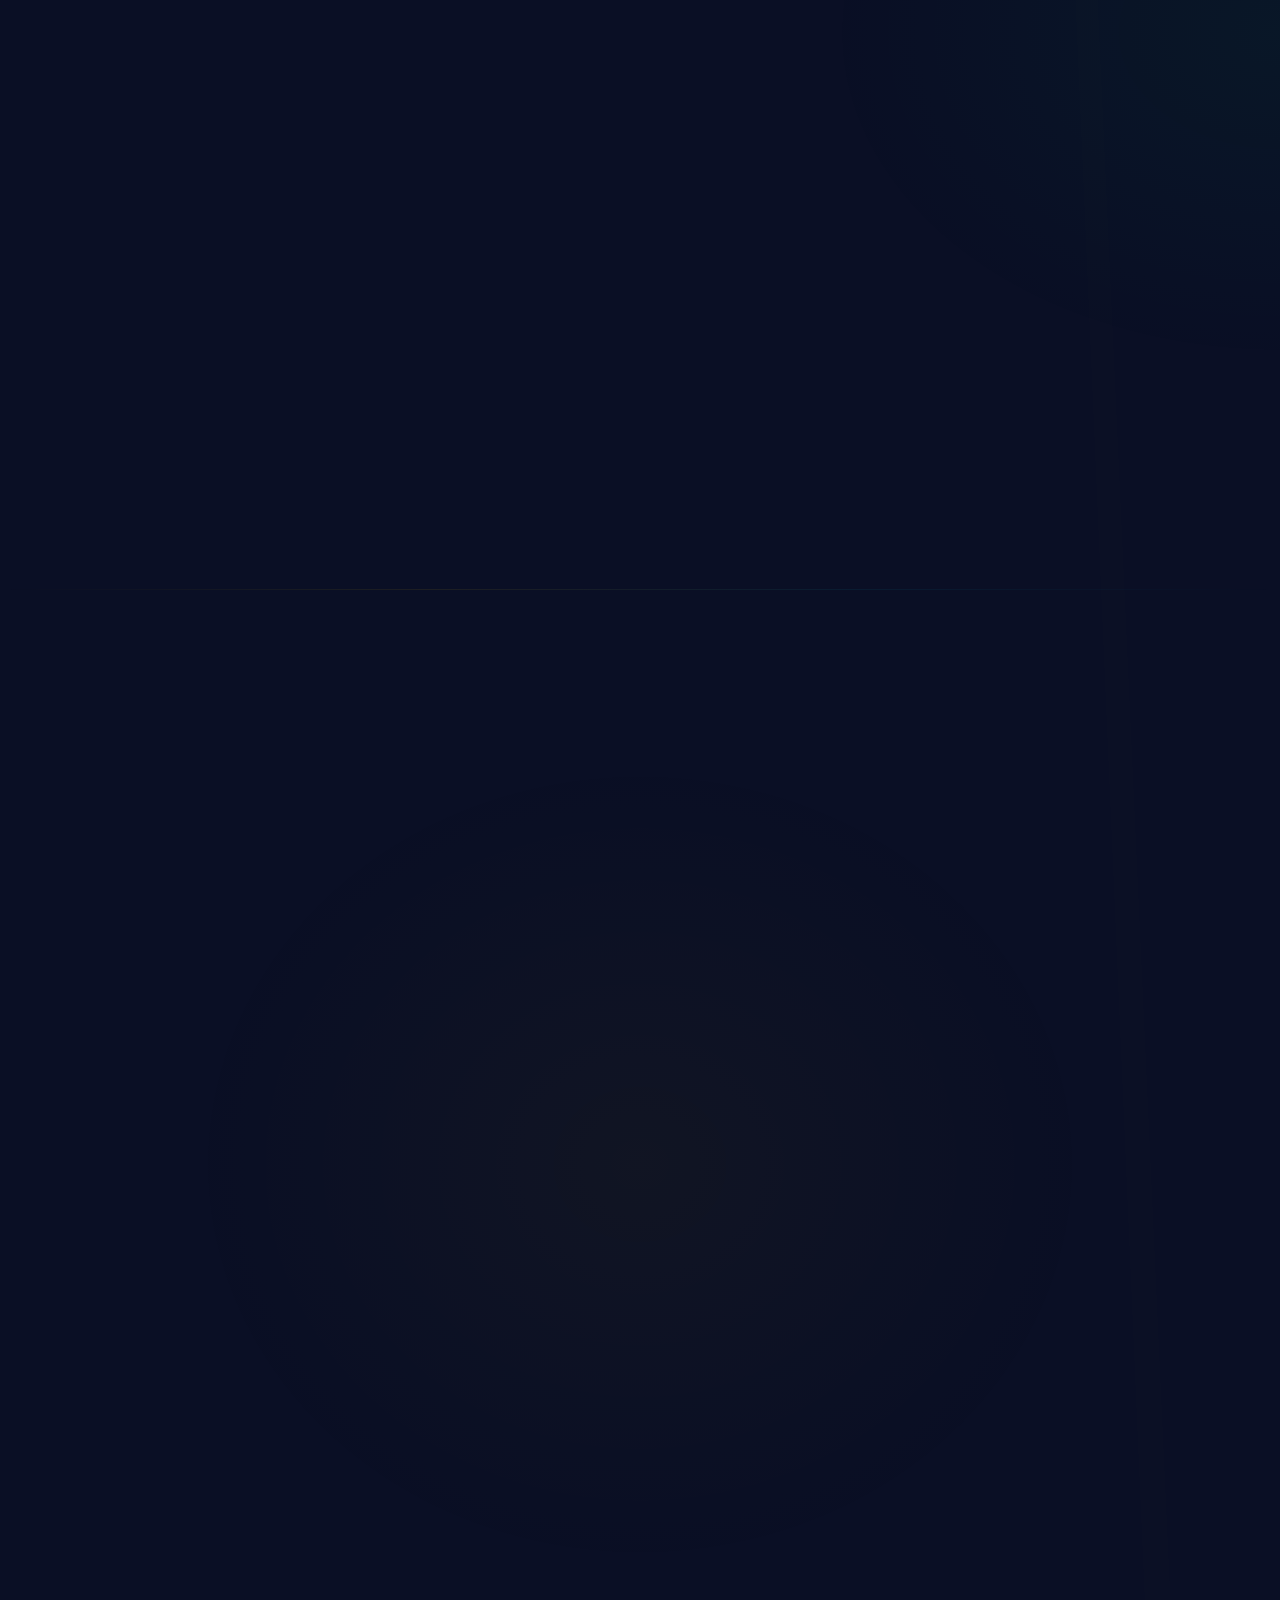
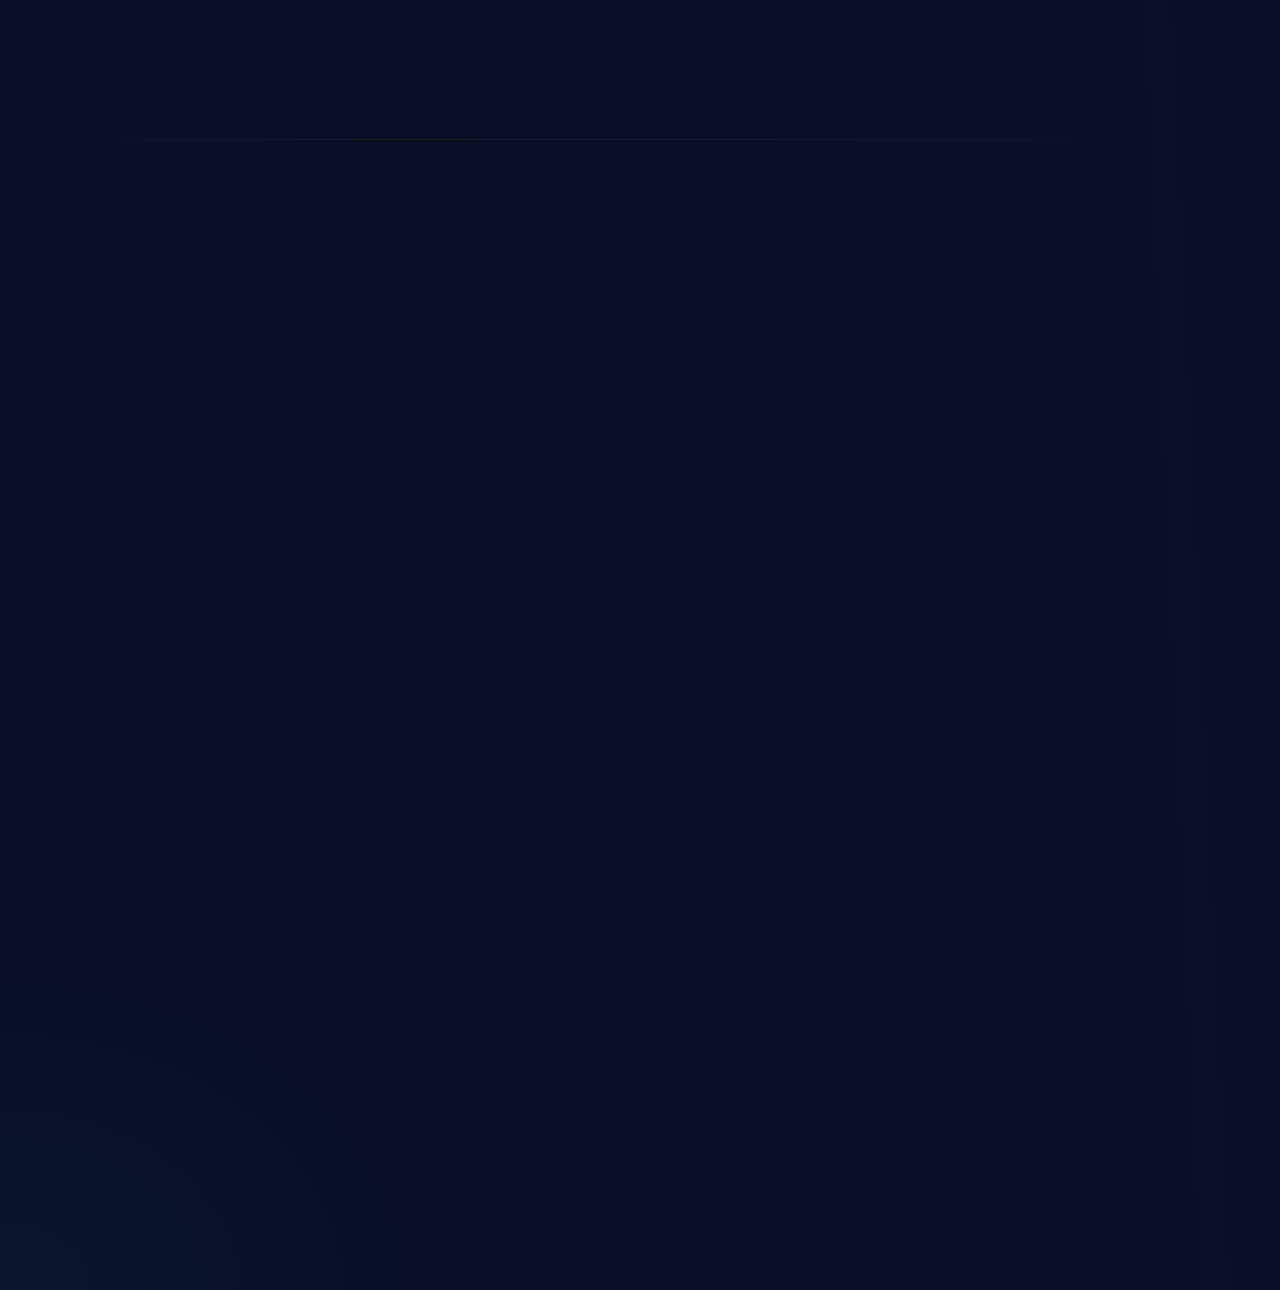
==== commit 5d10cc84: "Remove epaper section HTML completely from homepage" ====
--- a/index.html
+++ b/index.html
@@ -1,12 +1,12 @@
-<!DOCTYPE html>
+﻿<!DOCTYPE html>
 <html lang="bn">
 <head>
   <meta charset="UTF-8" />
   <meta name="viewport" content="width=device-width, initial-scale=1.0" />
-  <title>BipBooks — বিপবুকস | বাংলার ডিজিটাল ম্যাগাজিন</title>
-  <meta name="description" content="বিপবুকস — ইন্ডিয়ার প্রথম ডিজিটাল ই-পেপার ম্যাগাজিন। প্রতি সপ্তাহে নতুন সংখ্যা পড়ুন, বই সংগ্রহ করুন।" />
+  <title>BipBooks â€” à¦¬à¦¿à¦ªà¦¬à§à¦•à¦¸ | à¦¬à¦¾à¦‚à¦²à¦¾à¦° à¦¡à¦¿à¦œà¦¿à¦Ÿà¦¾à¦² à¦®à§à¦¯à¦¾à¦—à¦¾à¦œà¦¿à¦¨</title>
+  <meta name="description" content="à¦¬à¦¿à¦ªà¦¬à§à¦•à¦¸ â€” à¦‡à¦¨à§à¦¡à¦¿à§Ÿà¦¾à¦° à¦ªà§à¦°à¦¥à¦® à¦¡à¦¿à¦œà¦¿à¦Ÿà¦¾à¦² à¦‡-à¦ªà§‡à¦ªà¦¾à¦° à¦®à§à¦¯à¦¾à¦—à¦¾à¦œà¦¿à¦¨à¥¤ à¦ªà§à¦°à¦¤à¦¿ à¦¸à¦ªà§à¦¤à¦¾à¦¹à§‡ à¦¨à¦¤à§à¦¨ à¦¸à¦‚à¦–à§à¦¯à¦¾ à¦ªà¦¡à¦¼à§à¦¨, à¦¬à¦‡ à¦¸à¦‚à¦—à§à¦°à¦¹ à¦•à¦°à§à¦¨à¥¤" />
   <meta name="theme-color" content="#010008" />
-  <link rel="icon" href="data:image/svg+xml,<svg xmlns='http://www.w3.org/2000/svg' viewBox='0 0 100 100'><text y='.9em' font-size='90'>📚</text></svg>" />
+  <link rel="icon" href="data:image/svg+xml,<svg xmlns='http://www.w3.org/2000/svg' viewBox='0 0 100 100'><text y='.9em' font-size='90'>ðŸ“š</text></svg>" />
   <link rel="preconnect" href="https://fonts.googleapis.com" />
   <link rel="preconnect" href="https://fonts.gstatic.com" crossorigin />
   <link href="https://fonts.googleapis.com/css2?family=Outfit:wght@300;400;500;600;700;800;900&family=Noto+Sans+Bengali:wght@300;400;500;600;700;800&display=swap" rel="stylesheet" />
@@ -18,22 +18,22 @@
   <!-- Particle Background -->
   <canvas id="particle-canvas"></canvas>
 
-  <!-- ─── FLOATING NAVBAR ──────────────────────────────── -->
+  <!-- â”€â”€â”€ FLOATING NAVBAR â”€â”€â”€â”€â”€â”€â”€â”€â”€â”€â”€â”€â”€â”€â”€â”€â”€â”€â”€â”€â”€â”€â”€â”€â”€â”€â”€â”€â”€â”€â”€â”€ -->
   <nav class="navbar" id="navbar" role="navigation" aria-label="Main navigation">
     <a class="nav-logo" href="#home" aria-label="BipBooks Home">
-      <div class="nav-logo-icon">বি</div>
+      <div class="nav-logo-icon">à¦¬à¦¿</div>
       <span class="nav-logo-text">BipBooks</span>
     </a>
 
     <ul class="nav-links" role="list">
-      <li><a href="#home"           class="active" id="nav-home">হোম</a></li>
-      <li><a href="#epaper-section"             id="nav-epaper">ই-পেপার</a></li>
-      <li><a href="#our-books"      id="nav-books">আমাদের বই</a></li>
-      <li><a href="#editorial-desks" id="nav-editorial">সম্পাদকীয়</a></li>
-      <li><a href="#announcements"  id="nav-announce">ঘোষণা</a></li>
-      <li><a href="#blogs"          id="nav-blogs">ব্লগ</a></li>
-      <li><a href="#about"          id="nav-about">আমাদের সম্পর্কে</a></li>
-      <li><a href="#contact"        id="nav-contact">যোগাযোগ</a></li>
+      <li><a href="#home"           class="active" id="nav-home">à¦¹à§‹à¦®</a></li>
+      <li><a href="#epaper-section"             id="nav-epaper">à¦‡-à¦ªà§‡à¦ªà¦¾à¦°</a></li>
+      <li><a href="#our-books"      id="nav-books">à¦†à¦®à¦¾à¦¦à§‡à¦° à¦¬à¦‡</a></li>
+      <li><a href="#editorial-desks" id="nav-editorial">à¦¸à¦®à§à¦ªà¦¾à¦¦à¦•à§€à¦¯à¦¼</a></li>
+      <li><a href="#announcements"  id="nav-announce">à¦˜à§‹à¦·à¦£à¦¾</a></li>
+      <li><a href="#blogs"          id="nav-blogs">à¦¬à§à¦²à¦—</a></li>
+      <li><a href="#about"          id="nav-about">à¦†à¦®à¦¾à¦¦à§‡à¦° à¦¸à¦®à§à¦ªà¦°à§à¦•à§‡</a></li>
+      <li><a href="#contact"        id="nav-contact">à¦¯à§‹à¦—à¦¾à¦¯à§‹à¦—</a></li>
     </ul>
 
     <div class="nav-actions">
@@ -41,15 +41,15 @@
         <span class="clock-time" id="clock-time">00:00:00</span>
         <span class="clock-date" id="clock-date">Jan 01, 2026</span>
       </div>
-      <button class="btn-login" id="user-login-btn">লগইন</button>
+      <button class="btn-login" id="user-login-btn">à¦²à¦—à¦‡à¦¨</button>
       <div class="user-profile" id="user-profile-btn" style="display:none;">
         <img src="" alt="Profile" id="user-profile-img">
         <div class="user-dropdown">
-          <a href="dashboard.html" id="user-dashboard-link" class="dropdown-link">ড্যাশবোর্ড</a>
-          <button id="user-logout-btn">লগআউট</button>
-        </div>
-      </div>
-      <a href="#epaper-section" class="btn-epaper" id="btn-read-epaper">📰 ই-পেপার পড়ুন</a>
+          <a href="dashboard.html" id="user-dashboard-link" class="dropdown-link">à¦¡à§à¦¯à¦¾à¦¶à¦¬à§‹à¦°à§à¦¡</a>
+          <button id="user-logout-btn">à¦²à¦—à¦†à¦‰à¦Ÿ</button>
+        </div>
+      </div>
+      <a href="#epaper-section" class="btn-epaper" id="btn-read-epaper">ðŸ“° à¦‡-à¦ªà§‡à¦ªà¦¾à¦° à¦ªà¦¡à¦¼à§à¦¨</a>
     </div>
 
     <button class="nav-hamburger" id="nav-hamburger" aria-label="Open menu" aria-expanded="false">
@@ -71,8 +71,8 @@
   <section class="quote-hero">
     <div class="quote-hero-content">
       <h2>"Unleashing Stories, Bridging Cultures"</h2>
-      <h3>"শব্দের সুরে, সংস্কৃতির সেতু"</h3>
-      <h2>"जहां मिलती हैं कहानियां और संस्कृतियां"</h2>
+      <h3>"à¦¶à¦¬à§à¦¦à§‡à¦° à¦¸à§à¦°à§‡, à¦¸à¦‚à¦¸à§à¦•à§ƒà¦¤à¦¿à¦° à¦¸à§‡à¦¤à§"</h3>
+      <h2>"à¤œà¤¹à¤¾à¤‚ à¤®à¤¿à¤²à¤¤à¥€ à¤¹à¥ˆà¤‚ à¤•à¤¹à¤¾à¤¨à¤¿à¤¯à¤¾à¤‚ à¤”à¤° à¤¸à¤‚à¤¸à¥à¤•à¥ƒà¤¤à¤¿à¤¯à¤¾à¤‚"</h2>
     </div>
   </section>
 
@@ -166,48 +166,48 @@
       </div>
     </div>
     <div class="footer-copy">
-      <span>© 2024. All rights reserved to Bharat International Publication</span>
+      <span>Â© 2024. All rights reserved to Bharat International Publication</span>
       <a href="#">Privacy Policy</a>
     </div>
   </footer>
 
   <!-- Mobile Nav -->
   <div class="nav-mobile" id="nav-mobile" role="dialog" aria-label="Mobile navigation">
-    <a href="#home"            id="mnav-home">🏠 হোম</a>
-    <a href="#epaper-section"              id="mnav-epaper">📰 ই-পেপার</a>
-    <a href="#our-books"       id="mnav-books">📚 আমাদের বই</a>
-    <a href="#editorial-desks" id="mnav-editorial">✍️ সম্পাদকীয়</a>
-    <a href="#announcements"   id="mnav-announce">📢 ঘোষণা ও ইভেন্ট</a>
-    <a href="#blogs"           id="mnav-blogs">📝 ব্লগ</a>
-    <a href="#about"           id="mnav-about">ℹ️ আমাদের সম্পর্কে</a>
-    <a href="#contact"         id="mnav-contact">📞 যোগাযোগ</a>
+    <a href="#home"            id="mnav-home">ðŸ  à¦¹à§‹à¦®</a>
+    <a href="#epaper-section"              id="mnav-epaper">ðŸ“° à¦‡-à¦ªà§‡à¦ªà¦¾à¦°</a>
+    <a href="#our-books"       id="mnav-books">ðŸ“š à¦†à¦®à¦¾à¦¦à§‡à¦° à¦¬à¦‡</a>
+    <a href="#editorial-desks" id="mnav-editorial">âœï¸ à¦¸à¦®à§à¦ªà¦¾à¦¦à¦•à§€à¦¯à¦¼</a>
+    <a href="#announcements"   id="mnav-announce">ðŸ“¢ à¦˜à§‹à¦·à¦£à¦¾ à¦“ à¦‡à¦­à§‡à¦¨à§à¦Ÿ</a>
+    <a href="#blogs"           id="mnav-blogs">ðŸ“ à¦¬à§à¦²à¦—</a>
+    <a href="#about"           id="mnav-about">â„¹ï¸ à¦†à¦®à¦¾à¦¦à§‡à¦° à¦¸à¦®à§à¦ªà¦°à§à¦•à§‡</a>
+    <a href="#contact"         id="mnav-contact">ðŸ“ž à¦¯à§‹à¦—à¦¾à¦¯à§‹à¦—</a>
   </div>
 
-  <!-- ─── TICKER BAR ───────────────────────────────────── -->
+  <!-- â”€â”€â”€ TICKER BAR â”€â”€â”€â”€â”€â”€â”€â”€â”€â”€â”€â”€â”€â”€â”€â”€â”€â”€â”€â”€â”€â”€â”€â”€â”€â”€â”€â”€â”€â”€â”€â”€â”€â”€â”€â”€â”€ -->
   <div class="ticker-bar" id="ticker-bar" aria-label="Breaking news ticker">
-    <div class="ticker-label">সর্বশেষ</div>
+    <div class="ticker-label">à¦¸à¦°à§à¦¬à¦¶à§‡à¦·</div>
     <div class="ticker-track" id="ticker-track">
-      <span class="ticker-item"><span>📖</span> বিপবুকস-এর নতুন সাপ্তাহিক সংখ্যা এখন পড়ুন</span>
-      <span class="ticker-item"><span>🏆</span> সেরা লেখকদের রচনা নিয়ে বিশেষ সংখ্যা প্রকাশিত হলো</span>
-      <span class="ticker-item"><span>📚</span> নতুন বই সংযোজন — এই সপ্তাহে ৫টি নতুন বই</span>
-      <span class="ticker-item"><span>🎭</span> সাংস্কৃতিক উৎসব ২০২৬ — নিবন্ধন চলছে</span>
-      <span class="ticker-item"><span>✍️</span> লেখা পাঠান — সেরা লেখা প্রকাশিত হবে</span>
-      <span class="ticker-item"><span>🌟</span> পাঠক পুরস্কার ২০২৬ — মনোনয়ন গ্রহণ শুরু</span>
+      <span class="ticker-item"><span>ðŸ“–</span> à¦¬à¦¿à¦ªà¦¬à§à¦•à¦¸-à¦à¦° à¦¨à¦¤à§à¦¨ à¦¸à¦¾à¦ªà§à¦¤à¦¾à¦¹à¦¿à¦• à¦¸à¦‚à¦–à§à¦¯à¦¾ à¦à¦–à¦¨ à¦ªà¦¡à¦¼à§à¦¨</span>
+      <span class="ticker-item"><span>ðŸ†</span> à¦¸à§‡à¦°à¦¾ à¦²à§‡à¦–à¦•à¦¦à§‡à¦° à¦°à¦šà¦¨à¦¾ à¦¨à¦¿à¦¯à¦¼à§‡ à¦¬à¦¿à¦¶à§‡à¦· à¦¸à¦‚à¦–à§à¦¯à¦¾ à¦ªà§à¦°à¦•à¦¾à¦¶à¦¿à¦¤ à¦¹à¦²à§‹</span>
+      <span class="ticker-item"><span>ðŸ“š</span> à¦¨à¦¤à§à¦¨ à¦¬à¦‡ à¦¸à¦‚à¦¯à§‹à¦œà¦¨ â€” à¦à¦‡ à¦¸à¦ªà§à¦¤à¦¾à¦¹à§‡ à§«à¦Ÿà¦¿ à¦¨à¦¤à§à¦¨ à¦¬à¦‡</span>
+      <span class="ticker-item"><span>ðŸŽ­</span> à¦¸à¦¾à¦‚à¦¸à§à¦•à§ƒà¦¤à¦¿à¦• à¦‰à§Žà¦¸à¦¬ à§¨à§¦à§¨à§¬ â€” à¦¨à¦¿à¦¬à¦¨à§à¦§à¦¨ à¦šà¦²à¦›à§‡</span>
+      <span class="ticker-item"><span>âœï¸</span> à¦²à§‡à¦–à¦¾ à¦ªà¦¾à¦ à¦¾à¦¨ â€” à¦¸à§‡à¦°à¦¾ à¦²à§‡à¦–à¦¾ à¦ªà§à¦°à¦•à¦¾à¦¶à¦¿à¦¤ à¦¹à¦¬à§‡</span>
+      <span class="ticker-item"><span>ðŸŒŸ</span> à¦ªà¦¾à¦ à¦• à¦ªà§à¦°à¦¸à§à¦•à¦¾à¦° à§¨à§¦à§¨à§¬ â€” à¦®à¦¨à§‹à¦¨à¦¯à¦¼à¦¨ à¦—à§à¦°à¦¹à¦£ à¦¶à§à¦°à§</span>
       <!-- Duplicate for seamless loop -->
-      <span class="ticker-item"><span>📖</span> বিপবুকস-এর নতুন সাপ্তাহিক সংখ্যা এখন পড়ুন</span>
-      <span class="ticker-item"><span>🏆</span> সেরা লেখকদের রচনা নিয়ে বিশেষ সংখ্যা প্রকাশিত হলো</span>
-      <span class="ticker-item"><span>📚</span> নতুন বই সংযোজন — এই সপ্তাহে ৫টি নতুন বই</span>
-      <span class="ticker-item"><span>🎭</span> সাংস্কৃতিক উৎসব ২০২৬ — নিবন্ধন চলছে</span>
-      <span class="ticker-item"><span>✍️</span> লেখা পাঠান — সেরা লেখা প্রকাশিত হবে</span>
-      <span class="ticker-item"><span>🌟</span> পাঠক পুরস্কার ২০২৬ — মনোনয়ন গ্রহণ শুরু</span>
+      <span class="ticker-item"><span>ðŸ“–</span> à¦¬à¦¿à¦ªà¦¬à§à¦•à¦¸-à¦à¦° à¦¨à¦¤à§à¦¨ à¦¸à¦¾à¦ªà§à¦¤à¦¾à¦¹à¦¿à¦• à¦¸à¦‚à¦–à§à¦¯à¦¾ à¦à¦–à¦¨ à¦ªà¦¡à¦¼à§à¦¨</span>
+      <span class="ticker-item"><span>ðŸ†</span> à¦¸à§‡à¦°à¦¾ à¦²à§‡à¦–à¦•à¦¦à§‡à¦° à¦°à¦šà¦¨à¦¾ à¦¨à¦¿à¦¯à¦¼à§‡ à¦¬à¦¿à¦¶à§‡à¦· à¦¸à¦‚à¦–à§à¦¯à¦¾ à¦ªà§à¦°à¦•à¦¾à¦¶à¦¿à¦¤ à¦¹à¦²à§‹</span>
+      <span class="ticker-item"><span>ðŸ“š</span> à¦¨à¦¤à§à¦¨ à¦¬à¦‡ à¦¸à¦‚à¦¯à§‹à¦œà¦¨ â€” à¦à¦‡ à¦¸à¦ªà§à¦¤à¦¾à¦¹à§‡ à§«à¦Ÿà¦¿ à¦¨à¦¤à§à¦¨ à¦¬à¦‡</span>
+      <span class="ticker-item"><span>ðŸŽ­</span> à¦¸à¦¾à¦‚à¦¸à§à¦•à§ƒà¦¤à¦¿à¦• à¦‰à§Žà¦¸à¦¬ à§¨à§¦à§¨à§¬ â€” à¦¨à¦¿à¦¬à¦¨à§à¦§à¦¨ à¦šà¦²à¦›à§‡</span>
+      <span class="ticker-item"><span>âœï¸</span> à¦²à§‡à¦–à¦¾ à¦ªà¦¾à¦ à¦¾à¦¨ â€” à¦¸à§‡à¦°à¦¾ à¦²à§‡à¦–à¦¾ à¦ªà§à¦°à¦•à¦¾à¦¶à¦¿à¦¤ à¦¹à¦¬à§‡</span>
+      <span class="ticker-item"><span>ðŸŒŸ</span> à¦ªà¦¾à¦ à¦• à¦ªà§à¦°à¦¸à§à¦•à¦¾à¦° à§¨à§¦à§¨à§¬ â€” à¦®à¦¨à§‹à¦¨à¦¯à¦¼à¦¨ à¦—à§à¦°à¦¹à¦£ à¦¶à§à¦°à§</span>
     </div>
   </div>
 
   <div class="page-wrapper">
 
-    <!-- ═══════════════════════════════════════════════════
+    <!-- â•â•â•â•â•â•â•â•â•â•â•â•â•â•â•â•â•â•â•â•â•â•â•â•â•â•â•â•â•â•â•â•â•â•â•â•â•â•â•â•â•â•â•â•â•â•â•â•â•â•â•
          HOME / HERO SECTION
-    ═══════════════════════════════════════════════════ -->
+    â•â•â•â•â•â•â•â•â•â•â•â•â•â•â•â•â•â•â•â•â•â•â•â•â•â•â•â•â•â•â•â•â•â•â•â•â•â•â•â•â•â•â•â•â•â•â•â•â•â•â• -->
     <section id="home" aria-label="Hero section">
       <div class="hero-glow-orb orb-1"></div>
       <div class="hero-glow-orb orb-2"></div>
@@ -216,195 +216,62 @@
       <div class="hero-content">
         <div class="hero-badge">
           <span class="dot"></span>
-          প্রতি সপ্তাহে নতুন সংখ্যা
+          à¦ªà§à¦°à¦¤à¦¿ à¦¸à¦ªà§à¦¤à¦¾à¦¹à§‡ à¦¨à¦¤à§à¦¨ à¦¸à¦‚à¦–à§à¦¯à¦¾
         </div>
 
         <h1 class="hero-title">
-          বাংলার প্রথম<br>
-          <span class="glow-gold">ডিজিটাল ম্যাগাজিন</span><br>
-          <span class="glow-cyan">প্ল্যাটফর্ম</span>
+          à¦¬à¦¾à¦‚à¦²à¦¾à¦° à¦ªà§à¦°à¦¥à¦®<br>
+          <span class="glow-gold">à¦¡à¦¿à¦œà¦¿à¦Ÿà¦¾à¦² à¦®à§à¦¯à¦¾à¦—à¦¾à¦œà¦¿à¦¨</span><br>
+          <span class="glow-cyan">à¦ªà§à¦²à§à¦¯à¦¾à¦Ÿà¦«à¦°à§à¦®</span>
         </h1>
 
         <p class="hero-subtitle">
-          সাহিত্য, বিনোদন, রাজনীতি, খেলাধুলা — সব একসাথে।<br>
-          প্রতি সপ্তাহে নতুন ই-পেপার, বই এবং ব্লগ পোস্ট।
+          à¦¸à¦¾à¦¹à¦¿à¦¤à§à¦¯, à¦¬à¦¿à¦¨à§‹à¦¦à¦¨, à¦°à¦¾à¦œà¦¨à§€à¦¤à¦¿, à¦–à§‡à¦²à¦¾à¦§à§à¦²à¦¾ â€” à¦¸à¦¬ à¦à¦•à¦¸à¦¾à¦¥à§‡à¥¤<br>
+          à¦ªà§à¦°à¦¤à¦¿ à¦¸à¦ªà§à¦¤à¦¾à¦¹à§‡ à¦¨à¦¤à§à¦¨ à¦‡-à¦ªà§‡à¦ªà¦¾à¦°, à¦¬à¦‡ à¦à¦¬à¦‚ à¦¬à§à¦²à¦— à¦ªà§‹à¦¸à§à¦Ÿà¥¤
         </p>
 
         <div class="hero-actions">
-          <a href="#epaper-section" class="btn-primary" id="hero-read-btn">📰 এই সপ্তাহের ম্যাগাজিন পড়ুন</a>
-          <a href="#our-books" class="btn-secondary" id="hero-books-btn">📚 বই সংগ্রহ দেখুন</a>
+          <a href="#epaper-section" class="btn-primary" id="hero-read-btn">ðŸ“° à¦à¦‡ à¦¸à¦ªà§à¦¤à¦¾à¦¹à§‡à¦° à¦®à§à¦¯à¦¾à¦—à¦¾à¦œà¦¿à¦¨ à¦ªà¦¡à¦¼à§à¦¨</a>
+          <a href="#our-books" class="btn-secondary" id="hero-books-btn">ðŸ“š à¦¬à¦‡ à¦¸à¦‚à¦—à§à¦°à¦¹ à¦¦à§‡à¦–à§à¦¨</a>
         </div>
 
         <div class="hero-stats" role="region" aria-label="Statistics">
           <div class="stat-item">
-            <span class="stat-num" id="stat-issues">৫০+</span>
-            <span class="stat-label">সাপ্তাহিক সংখ্যা</span>
+            <span class="stat-num" id="stat-issues">à§«à§¦+</span>
+            <span class="stat-label">à¦¸à¦¾à¦ªà§à¦¤à¦¾à¦¹à¦¿à¦• à¦¸à¦‚à¦–à§à¦¯à¦¾</span>
           </div>
           <div class="stat-item">
-            <span class="stat-num" id="stat-books">১২০+</span>
-            <span class="stat-label">বই সংগ্রহ</span>
+            <span class="stat-num" id="stat-books">à§§à§¨à§¦+</span>
+            <span class="stat-label">à¦¬à¦‡ à¦¸à¦‚à¦—à§à¦°à¦¹</span>
           </div>
           <div class="stat-item">
-            <span class="stat-num" id="stat-readers">১০,০০০+</span>
-            <span class="stat-label">পাঠক</span>
+            <span class="stat-num" id="stat-readers">à§§à§¦,à§¦à§¦à§¦+</span>
+            <span class="stat-label">à¦ªà¦¾à¦ à¦•</span>
           </div>
           <div class="stat-item">
-            <span class="stat-num">৭ দিন</span>
-            <span class="stat-label">প্রতি সপ্তাহে আপডেট</span>
+            <span class="stat-num">à§­ à¦¦à¦¿à¦¨</span>
+            <span class="stat-label">à¦ªà§à¦°à¦¤à¦¿ à¦¸à¦ªà§à¦¤à¦¾à¦¹à§‡ à¦†à¦ªà¦¡à§‡à¦Ÿ</span>
           </div>
         </div>
       </div>
     </section>
 
-    <div class="section-sep"></div>
-
-    <!-- ═══════════════════════════════════════════════════
-         ePAPER / MAGAZINE SECTION
-    ═══════════════════════════════════════════════════ -->
-    <section id="epaper-section" class="section" aria-label="ePaper magazine reader">
-      <div class="section-inner">
-
-        <div class="section-header reveal">
-          <span class="section-tag tag-gold">সাপ্তাহিক ই-পেপার</span>
-          <h2 class="section-title">এই সপ্তাহের <span style="background:linear-gradient(90deg,var(--neon-gold),var(--neon-orange));-webkit-background-clip:text;background-clip:text;-webkit-text-fill-color:transparent;">ম্যাগাজিন</span></h2>
-          <div class="glow-divider divider-gold"></div>
-        </div>
-
-        <!-- Header row: publish info + countdown -->
-        <div class="epaper-header-row reveal">
-          <div class="epaper-publish-info">
-            <div class="publish-badge" id="publish-badge">
-              <span class="live-dot"></span>
-              <span id="publish-status-text">লাইভ পাবলিশড</span>
-            </div>
-            <div class="publish-date-text" id="publish-date-text">
-              প্রকাশিত: <span id="pub-date-val">--</span>
-            </div>
-          </div>
-          <div class="epaper-countdown" id="epaper-countdown-wrap">
-            <span class="countdown-label">মেয়াদ শেষ হবে:</span>
-            <div class="countdown-timer">
-              <div class="cd-unit"><span class="cd-num" id="cd-days">--</span><span class="cd-lbl">দিন</span></div>
-              <div class="cd-unit"><span class="cd-num" id="cd-hours">--</span><span class="cd-lbl">ঘন্টা</span></div>
-              <div class="cd-unit"><span class="cd-num" id="cd-mins">--</span><span class="cd-lbl">মিনিট</span></div>
-              <div class="cd-unit"><span class="cd-num" id="cd-secs">--</span><span class="cd-lbl">সেকেন্ড</span></div>
-            </div>
-          </div>
-        </div>
-
-        <!-- Category Slider -->
-        <div class="category-slider-wrap reveal">
-          <div class="category-slider" id="category-slider" role="tablist" aria-label="Magazine sections">
-            <button class="cat-btn active" data-page="1" role="tab" aria-selected="true" id="cat-all">সব পাতা</button>
-            <button class="cat-btn" data-page="1" role="tab" id="cat-binodon">বিনোদন</button>
-            <button class="cat-btn" data-page="2" role="tab" id="cat-khela">খেলাধুলা</button>
-            <button class="cat-btn" data-page="3" role="tab" id="cat-rajniti">রাজনীতি</button>
-            <button class="cat-btn" data-page="4" role="tab" id="cat-sahitya">সাহিত্য</button>
-            <button class="cat-btn" data-page="5" role="tab" id="cat-bijnan">বিজ্ঞান</button>
-            <button class="cat-btn" data-page="6" role="tab" id="cat-artho">অর্থনীতি</button>
-            <button class="cat-btn" data-page="7" role="tab" id="cat-shasthya">স্বাস্থ্য</button>
-            <button class="cat-btn" data-page="8" role="tab" id="cat-bhromon">ভ্রমণ</button>
-          </div>
-        </div>
-
-        <!-- ePaper Viewer -->
-        <div class="epaper-viewer-wrap reveal" id="epaper-viewer-wrap">
-          <!-- Progress bar -->
-          <div class="ep-progress-bar"><div class="ep-progress-fill" id="ep-progress"></div></div>
-
-          <!-- Toolbar -->
-          <div class="epaper-toolbar">
-            <div class="epaper-page-info">
-              পৃষ্ঠা <span id="ep-current-page">১</span> / <span id="ep-total-pages">—</span>
-            </div>
-            <div class="epaper-controls">
-              <button class="ep-btn" id="ep-btn-prev" title="আগের পৃষ্ঠা (বাম ক্লিক)">◀</button>
-              <div class="ep-zoom">
-                <button class="ep-btn" id="ep-btn-zoom-out" title="ছোট করুন">−</button>
-                <span class="ep-zoom-value" id="ep-zoom-val">100%</span>
-                <button class="ep-btn" id="ep-btn-zoom-in" title="বড় করুন">+</button>
-              </div>
-              <button class="ep-btn" id="ep-btn-next" title="পরের পৃষ্ঠা (ডান ক্লিক)">▶</button>
-              <button class="ep-btn" id="ep-btn-fullscreen" title="পূর্ণ পর্দা">⛶</button>
-              <button class="ep-btn" id="ep-btn-help" title="সাহায্য">?</button>
-            </div>
-          </div>
-
-          <!-- Keyboard shortcuts help panel -->
-          <div class="ep-shortcuts-hint" id="ep-shortcuts-hint">
-            <div class="shortcut-row"><span>বাম ক্লিক</span><span class="shortcut-key">← আগের পৃষ্ঠা</span></div>
-            <div class="shortcut-row"><span>ডান ক্লিক</span><span class="shortcut-key">→ পরের পৃষ্ঠা</span></div>
-            <div class="shortcut-row"><span>কীবোর্ড</span><span class="shortcut-key">← →</span></div>
-            <div class="shortcut-row"><span>পূর্ণ পর্দা</span><span class="shortcut-key">F</span></div>
-          </div>
-
-          <!-- Canvas area -->
-          <div class="epaper-canvas-area" id="epaper-canvas-area" role="img" aria-label="Magazine page viewer">
-
-            <!-- Loading state -->
-            <div class="epaper-loading" id="epaper-loading">
-              <div class="loader-ring"></div>
-              <p style="color:var(--text-muted);font-size:0.9rem;">ম্যাগাজিন লোড হচ্ছে...</p>
-            </div>
-
-            <!-- Main canvas (hidden until PDF loads) -->
-            <canvas id="epaper-canvas" style="display:none;" aria-label="Magazine page content"></canvas>
-
-            <!-- Click overlay for left/right navigation -->
-            <div class="ep-click-overlay" id="ep-click-overlay" style="display:none;">
-              <div class="ep-click-half left" id="ep-left-zone" title="আগের পৃষ্ঠা">‹</div>
-              <div class="ep-click-half right" id="ep-right-zone" title="পরের পৃষ্ঠা">›</div>
-            </div>
-
-            
-            </div>
-
-            <!-- Coming Soon state -->
-            <div class="epaper-coming-soon" id="epaper-coming-soon" style="display:none;">
-              <div class="coming-soon-icon">📅</div>
-              <h3 class="coming-soon-title">আসছে পরের সংখ্যা!</h3>
-              <p class="coming-soon-sub">এই সপ্তাহের ম্যাগাজিনের মেয়াদ শেষ হয়েছে।<br>পরের সংখ্যা খুব শীঘ্রই আসছে!</p>
-              <div class="next-issue-countdown" id="next-issue-cd">
-                <div class="ncd-unit"><span class="ncd-num" id="ni-days">00</span><span class="ncd-lbl">দিন</span></div>
-                <span class="ncd-sep">:</span>
-                <div class="ncd-unit"><span class="ncd-num" id="ni-hours">00</span><span class="ncd-lbl">ঘন্টা</span></div>
-                <span class="ncd-sep">:</span>
-                <div class="ncd-unit"><span class="ncd-num" id="ni-mins">00</span><span class="ncd-lbl">মিনিট</span></div>
-              </div>
-              <a href="#" class="btn-primary" style="margin-top:16px;" id="notify-btn" onclick="showToast('🔔 আপনাকে জানানো হবে যখন নতুন সংখ্যা আসবে!','#00e676'); return false;">🔔 নতুন সংখ্যার জন্য নোটিফিকেশন পান</a>
-            </div>
-
-            <!-- No PDF uploaded -->
-            <div class="no-pdf-msg" id="no-pdf-msg">
-              <div style="font-size:4rem;margin-bottom:12px;">📰</div>
-              <p style="font-size:1rem;font-weight:600;color:var(--text-secondary);margin-bottom:8px;">এখনো কোনো ম্যাগাজিন আপলোড হয়নি</p>
-              <p style="font-size:0.82rem;">Admin প্যানেল থেকে নতুন ম্যাগাজিন আপলোড করুন।</p>
-            </div>
-          </div>
-
-          <!-- Flip hint -->
-          <div class="page-flip-hint">
-            <div class="flip-hint">⬅ <kbd>বাম ক্লিক</kbd> আগের পৃষ্ঠা</div>
-            <div class="flip-hint">পরের পৃষ্ঠা <kbd>ডান ক্লিক</kbd> ➡</div>
-          </div>
-        </div>
-
-      </div>
-    </section>
-
-    <div class="section-sep"></div>
+
+
+
+
 
   
 
-  <!-- ════════════════════════════════════════════════════════
+  <!-- â•â•â•â•â•â•â•â•â•â•â•â•â•â•â•â•â•â•â•â•â•â•â•â•â•â•â•â•â•â•â•â•â•â•â•â•â•â•â•â•â•â•â•â•â•â•â•â•â•â•â•â•â•â•â•â•
        OUR BOOKS SECTION
-       ════════════════════════════════════════════════════════ -->
+       â•â•â•â•â•â•â•â•â•â•â•â•â•â•â•â•â•â•â•â•â•â•â•â•â•â•â•â•â•â•â•â•â•â•â•â•â•â•â•â•â•â•â•â•â•â•â•â•â•â•â•â•â•â•â•â• -->
     <section id="our-books" class="section" aria-label="Our books collection">
       <div class="section-inner">
         <div class="section-header reveal">
-          <span class="section-tag tag-cyan">বই সংগ্রহ</span>
-          <h2 class="section-title">আমাদের <span style="background:linear-gradient(90deg,var(--neon-cyan),#0288d1);-webkit-background-clip:text;background-clip:text;-webkit-text-fill-color:transparent;">বই</span></h2>
-          <p class="section-desc">সেরা লেখকদের সেরা রচনা — বাংলা সাহিত্যের এক অসাধারণ সংগ্রহ</p>
+          <span class="section-tag tag-cyan">à¦¬à¦‡ à¦¸à¦‚à¦—à§à¦°à¦¹</span>
+          <h2 class="section-title">à¦†à¦®à¦¾à¦¦à§‡à¦° <span style="background:linear-gradient(90deg,var(--neon-cyan),#0288d1);-webkit-background-clip:text;background-clip:text;-webkit-text-fill-color:transparent;">à¦¬à¦‡</span></h2>
+          <p class="section-desc">à¦¸à§‡à¦°à¦¾ à¦²à§‡à¦–à¦•à¦¦à§‡à¦° à¦¸à§‡à¦°à¦¾ à¦°à¦šà¦¨à¦¾ â€” à¦¬à¦¾à¦‚à¦²à¦¾ à¦¸à¦¾à¦¹à¦¿à¦¤à§à¦¯à§‡à¦° à¦à¦• à¦…à¦¸à¦¾à¦§à¦¾à¦°à¦£ à¦¸à¦‚à¦—à§à¦°à¦¹</p>
           <div class="glow-divider divider-cyan"></div>
         </div>
 
@@ -414,14 +281,14 @@
             <div class="book-cover">
               <div class="book-cover-inner" style="background:linear-gradient(135deg,#1a0533,#4a0080);">
                 <div class="book-spine"><img src="https://picsum.photos/40/40?random=1" alt="Spine Icon" style="width:24px;height:24px;object-fit:cover;border-radius:50%;" /></div>
-                <div class="book-cover-title">কবিতার আলো</div>
-              </div>
-              <div class="book-overlay"><div class="book-read-btn">পড়ুন</div></div>
+                <div class="book-cover-title">à¦•à¦¬à¦¿à¦¤à¦¾à¦° à¦†à¦²à§‹</div>
+              </div>
+              <div class="book-overlay"><div class="book-read-btn">à¦ªà¦¡à¦¼à§à¦¨</div></div>
             </div>
             <div class="book-info">
-              <div class="book-title">কবিতার আলো</div>
-              <div class="book-author">রমেন দাস</div>
-              <span class="book-genre">কবিতা</span>
+              <div class="book-title">à¦•à¦¬à¦¿à¦¤à¦¾à¦° à¦†à¦²à§‹</div>
+              <div class="book-author">à¦°à¦®à§‡à¦¨ à¦¦à¦¾à¦¸</div>
+              <span class="book-genre">à¦•à¦¬à¦¿à¦¤à¦¾</span>
             </div>
           </div>
 
@@ -429,14 +296,14 @@
             <div class="book-cover">
               <div class="book-cover-inner" style="background:linear-gradient(135deg,#003533,#006666);">
                 <div class="book-spine"><img src="https://picsum.photos/40/40?random=2" alt="Spine Icon" style="width:24px;height:24px;object-fit:cover;border-radius:50%;" /></div>
-                <div class="book-cover-title">সমুদ্রের ডাক</div>
-              </div>
-              <div class="book-overlay"><div class="book-read-btn">পড়ুন</div></div>
+                <div class="book-cover-title">à¦¸à¦®à§à¦¦à§à¦°à§‡à¦° à¦¡à¦¾à¦•</div>
+              </div>
+              <div class="book-overlay"><div class="book-read-btn">à¦ªà¦¡à¦¼à§à¦¨</div></div>
             </div>
             <div class="book-info">
-              <div class="book-title">সমুদ্রের ডাক</div>
-              <div class="book-author">নমিতা চক্রবর্তী</div>
-              <span class="book-genre">উপন্যাস</span>
+              <div class="book-title">à¦¸à¦®à§à¦¦à§à¦°à§‡à¦° à¦¡à¦¾à¦•</div>
+              <div class="book-author">à¦¨à¦®à¦¿à¦¤à¦¾ à¦šà¦•à§à¦°à¦¬à¦°à§à¦¤à§€</div>
+              <span class="book-genre">à¦‰à¦ªà¦¨à§à¦¯à¦¾à¦¸</span>
             </div>
           </div>
 
@@ -444,14 +311,14 @@
             <div class="book-cover">
               <div class="book-cover-inner" style="background:linear-gradient(135deg,#1a0a00,#5c2a00);">
                 <div class="book-spine"><img src="https://picsum.photos/40/40?random=3" alt="Spine Icon" style="width:24px;height:24px;object-fit:cover;border-radius:50%;" /></div>
-                <div class="book-cover-title">মুক্তির পথে</div>
-              </div>
-              <div class="book-overlay"><div class="book-read-btn">পড়ুন</div></div>
+                <div class="book-cover-title">à¦®à§à¦•à§à¦¤à¦¿à¦° à¦ªà¦¥à§‡</div>
+              </div>
+              <div class="book-overlay"><div class="book-read-btn">à¦ªà¦¡à¦¼à§à¦¨</div></div>
             </div>
             <div class="book-info">
-              <div class="book-title">মুক্তির পথে</div>
-              <div class="book-author">কল্যাণ ভট্টাচার্য</div>
-              <span class="book-genre">ইতিহাস</span>
+              <div class="book-title">à¦®à§à¦•à§à¦¤à¦¿à¦° à¦ªà¦¥à§‡</div>
+              <div class="book-author">à¦•à¦²à§à¦¯à¦¾à¦£ à¦­à¦Ÿà§à¦Ÿà¦¾à¦šà¦¾à¦°à§à¦¯</div>
+              <span class="book-genre">à¦‡à¦¤à¦¿à¦¹à¦¾à¦¸</span>
             </div>
           </div>
 
@@ -459,14 +326,14 @@
             <div class="book-cover">
               <div class="book-cover-inner" style="background:linear-gradient(135deg,#00112b,#003380);">
                 <div class="book-spine"><img src="https://picsum.photos/40/40?random=4" alt="Spine Icon" style="width:24px;height:24px;object-fit:cover;border-radius:50%;" /></div>
-                <div class="book-cover-title">রাতের গল্প</div>
-              </div>
-              <div class="book-overlay"><div class="book-read-btn">পড়ুন</div></div>
+                <div class="book-cover-title">à¦°à¦¾à¦¤à§‡à¦° à¦—à¦²à§à¦ª</div>
+              </div>
+              <div class="book-overlay"><div class="book-read-btn">à¦ªà¦¡à¦¼à§à¦¨</div></div>
             </div>
             <div class="book-info">
-              <div class="book-title">রাতের গল্প</div>
-              <div class="book-author">সুনীতা সেন</div>
-              <span class="book-genre">ছোট গল্প</span>
+              <div class="book-title">à¦°à¦¾à¦¤à§‡à¦° à¦—à¦²à§à¦ª</div>
+              <div class="book-author">à¦¸à§à¦¨à§€à¦¤à¦¾ à¦¸à§‡à¦¨</div>
+              <span class="book-genre">à¦›à§‹à¦Ÿ à¦—à¦²à§à¦ª</span>
             </div>
           </div>
 
@@ -474,14 +341,14 @@
             <div class="book-cover">
               <div class="book-cover-inner" style="background:linear-gradient(135deg,#1a0020,#550066);">
                 <div class="book-spine"><img src="https://picsum.photos/40/40?random=5" alt="Spine Icon" style="width:24px;height:24px;object-fit:cover;border-radius:50%;" /></div>
-                <div class="book-cover-title">ফুলের বাগান</div>
-              </div>
-              <div class="book-overlay"><div class="book-read-btn">পড়ুন</div></div>
+                <div class="book-cover-title">à¦«à§à¦²à§‡à¦° à¦¬à¦¾à¦—à¦¾à¦¨</div>
+              </div>
+              <div class="book-overlay"><div class="book-read-btn">à¦ªà¦¡à¦¼à§à¦¨</div></div>
             </div>
             <div class="book-info">
-              <div class="book-title">ফুলের বাগান</div>
-              <div class="book-author">জয়ন্ত মুখার্জী</div>
-              <span class="book-genre">গল্প সংকলন</span>
+              <div class="book-title">à¦«à§à¦²à§‡à¦° à¦¬à¦¾à¦—à¦¾à¦¨</div>
+              <div class="book-author">à¦œà¦¯à¦¼à¦¨à§à¦¤ à¦®à§à¦–à¦¾à¦°à§à¦œà§€</div>
+              <span class="book-genre">à¦—à¦²à§à¦ª à¦¸à¦‚à¦•à¦²à¦¨</span>
             </div>
           </div>
 
@@ -489,14 +356,14 @@
             <div class="book-cover">
               <div class="book-cover-inner" style="background:linear-gradient(135deg,#001a0a,#004422);">
                 <div class="book-spine"><img src="https://picsum.photos/40/40?random=6" alt="Spine Icon" style="width:24px;height:24px;object-fit:cover;border-radius:50%;" /></div>
-                <div class="book-cover-title">সবুজের গান</div>
-              </div>
-              <div class="book-overlay"><div class="book-read-btn">পড়ুন</div></div>
+                <div class="book-cover-title">à¦¸à¦¬à§à¦œà§‡à¦° à¦—à¦¾à¦¨</div>
+              </div>
+              <div class="book-overlay"><div class="book-read-btn">à¦ªà¦¡à¦¼à§à¦¨</div></div>
             </div>
             <div class="book-info">
-              <div class="book-title">সবুজের গান</div>
-              <div class="book-author">রূপা ঘোযাল</div>
-              <span class="book-genre">পরিবেশ</span>
+              <div class="book-title">à¦¸à¦¬à§à¦œà§‡à¦° à¦—à¦¾à¦¨</div>
+              <div class="book-author">à¦°à§‚à¦ªà¦¾ à¦˜à§‹à¦¯à¦¾à¦²</div>
+              <span class="book-genre">à¦ªà¦°à¦¿à¦¬à§‡à¦¶</span>
             </div>
           </div>
         </div>
@@ -505,76 +372,76 @@
 
     <div class="section-sep"></div>
 
-    <!-- ═══════════════════════════════════════════════════
+    <!-- â•â•â•â•â•â•â•â•â•â•â•â•â•â•â•â•â•â•â•â•â•â•â•â•â•â•â•â•â•â•â•â•â•â•â•â•â•â•â•â•â•â•â•â•â•â•â•â•â•â•â•
          EDITORIAL DESKS SECTION
-    ═══════════════════════════════════════════════════ -->
+    â•â•â•â•â•â•â•â•â•â•â•â•â•â•â•â•â•â•â•â•â•â•â•â•â•â•â•â•â•â•â•â•â•â•â•â•â•â•â•â•â•â•â•â•â•â•â•â•â•â•â• -->
     <section id="editorial-desks" class="section" aria-label="Editorial team">
       <div class="section-inner">
         <div class="section-header reveal">
-          <span class="section-tag tag-magenta">সম্পাদকীয় দল</span>
-          <h2 class="section-title">আমাদের <span style="background:linear-gradient(90deg,var(--neon-magenta),var(--neon-pink));-webkit-background-clip:text;background-clip:text;-webkit-text-fill-color:transparent;">সম্পাদক</span></h2>
-          <p class="section-desc">দক্ষ ও অভিজ্ঞ সম্পাদকীয় দল যারা প্রতিদিন আপনার জন্য সেরা কন্টেন্ট তৈরি করছেন</p>
+          <span class="section-tag tag-magenta">à¦¸à¦®à§à¦ªà¦¾à¦¦à¦•à§€à¦¯à¦¼ à¦¦à¦²</span>
+          <h2 class="section-title">à¦†à¦®à¦¾à¦¦à§‡à¦° <span style="background:linear-gradient(90deg,var(--neon-magenta),var(--neon-pink));-webkit-background-clip:text;background-clip:text;-webkit-text-fill-color:transparent;">à¦¸à¦®à§à¦ªà¦¾à¦¦à¦•</span></h2>
+          <p class="section-desc">à¦¦à¦•à§à¦· à¦“ à¦…à¦­à¦¿à¦œà§à¦ž à¦¸à¦®à§à¦ªà¦¾à¦¦à¦•à§€à¦¯à¦¼ à¦¦à¦² à¦¯à¦¾à¦°à¦¾ à¦ªà§à¦°à¦¤à¦¿à¦¦à¦¿à¦¨ à¦†à¦ªà¦¨à¦¾à¦° à¦œà¦¨à§à¦¯ à¦¸à§‡à¦°à¦¾ à¦•à¦¨à§à¦Ÿà§‡à¦¨à§à¦Ÿ à¦¤à§ˆà¦°à¦¿ à¦•à¦°à¦›à§‡à¦¨</p>
           <div class="glow-divider divider-magenta"></div>
         </div>
 
         <div class="editorial-grid">
           <div class="editor-card reveal" style="transition-delay:0.05s">
             <div class="editor-avatar">
-              <img src="https://picsum.photos/150/150?random=11" alt="অলোক রায়" style="width:100%;height:100%;object-fit:cover;border-radius:50%;" />
+              <img src="https://picsum.photos/150/150?random=11" alt="à¦…à¦²à§‹à¦• à¦°à¦¾à¦¯à¦¼" style="width:100%;height:100%;object-fit:cover;border-radius:50%;" />
               <span class="online-badge"></span>
             </div>
-            <div class="editor-name">অলোক রায়</div>
-            <div class="editor-role">প্রধান সম্পাদক</div>
-            <div class="editor-desk">সাহিত্য ও সংস্কৃতি বিভাগ</div>
+            <div class="editor-name">à¦…à¦²à§‹à¦• à¦°à¦¾à¦¯à¦¼</div>
+            <div class="editor-role">à¦ªà§à¦°à¦§à¦¾à¦¨ à¦¸à¦®à§à¦ªà¦¾à¦¦à¦•</div>
+            <div class="editor-desk">à¦¸à¦¾à¦¹à¦¿à¦¤à§à¦¯ à¦“ à¦¸à¦‚à¦¸à§à¦•à§ƒà¦¤à¦¿ à¦¬à¦¿à¦­à¦¾à¦—</div>
             <div class="editor-social">
-              <a href="#" class="social-btn">📘</a>
-              <a href="#" class="social-btn">🐦</a>
-              <a href="#" class="social-btn">💼</a>
+              <a href="#" class="social-btn">ðŸ“˜</a>
+              <a href="#" class="social-btn">ðŸ¦</a>
+              <a href="#" class="social-btn">ðŸ’¼</a>
             </div>
           </div>
 
           <div class="editor-card reveal" style="transition-delay:0.1s">
             <div class="editor-avatar">
-              <img src="https://picsum.photos/150/150?random=12" alt="পল্লবী শর্মা" style="width:100%;height:100%;object-fit:cover;border-radius:50%;" />
+              <img src="https://picsum.photos/150/150?random=12" alt="à¦ªà¦²à§à¦²à¦¬à§€ à¦¶à¦°à§à¦®à¦¾" style="width:100%;height:100%;object-fit:cover;border-radius:50%;" />
               <span class="online-badge"></span>
             </div>
-            <div class="editor-name">পল্লবী শর্মা</div>
-            <div class="editor-role">সহকারী সম্পাদক</div>
-            <div class="editor-desk">রাজনীতি ও অর্থনীতি বিভাগ</div>
+            <div class="editor-name">à¦ªà¦²à§à¦²à¦¬à§€ à¦¶à¦°à§à¦®à¦¾</div>
+            <div class="editor-role">à¦¸à¦¹à¦•à¦¾à¦°à§€ à¦¸à¦®à§à¦ªà¦¾à¦¦à¦•</div>
+            <div class="editor-desk">à¦°à¦¾à¦œà¦¨à§€à¦¤à¦¿ à¦“ à¦…à¦°à§à¦¥à¦¨à§€à¦¤à¦¿ à¦¬à¦¿à¦­à¦¾à¦—</div>
             <div class="editor-social">
-              <a href="#" class="social-btn">📘</a>
-              <a href="#" class="social-btn">🐦</a>
-              <a href="#" class="social-btn">💼</a>
+              <a href="#" class="social-btn">ðŸ“˜</a>
+              <a href="#" class="social-btn">ðŸ¦</a>
+              <a href="#" class="social-btn">ðŸ’¼</a>
             </div>
           </div>
 
           <div class="editor-card reveal" style="transition-delay:0.15s">
             <div class="editor-avatar">
-              <img src="https://picsum.photos/150/150?random=13" alt="মানস ঘোষ" style="width:100%;height:100%;object-fit:cover;border-radius:50%;" />
+              <img src="https://picsum.photos/150/150?random=13" alt="à¦®à¦¾à¦¨à¦¸ à¦˜à§‹à¦·" style="width:100%;height:100%;object-fit:cover;border-radius:50%;" />
               <span class="online-badge"></span>
             </div>
-            <div class="editor-name">মানস ঘোষ</div>
-            <div class="editor-role">ক্রীড়া সম্পাদক</div>
-            <div class="editor-desk">খেলাধুলা বিভাগ</div>
+            <div class="editor-name">à¦®à¦¾à¦¨à¦¸ à¦˜à§‹à¦·</div>
+            <div class="editor-role">à¦•à§à¦°à§€à¦¡à¦¼à¦¾ à¦¸à¦®à§à¦ªà¦¾à¦¦à¦•</div>
+            <div class="editor-desk">à¦–à§‡à¦²à¦¾à¦§à§à¦²à¦¾ à¦¬à¦¿à¦­à¦¾à¦—</div>
             <div class="editor-social">
-              <a href="#" class="social-btn">📘</a>
-              <a href="#" class="social-btn">🐦</a>
-              <a href="#" class="social-btn">💼</a>
+              <a href="#" class="social-btn">ðŸ“˜</a>
+              <a href="#" class="social-btn">ðŸ¦</a>
+              <a href="#" class="social-btn">ðŸ’¼</a>
             </div>
           </div>
 
           <div class="editor-card reveal" style="transition-delay:0.2s">
             <div class="editor-avatar">
-              <img src="https://picsum.photos/150/150?random=14" alt="তনিমা চ্যাটার্জী" style="width:100%;height:100%;object-fit:cover;border-radius:50%;" />
+              <img src="https://picsum.photos/150/150?random=14" alt="à¦¤à¦¨à¦¿à¦®à¦¾ à¦šà§à¦¯à¦¾à¦Ÿà¦¾à¦°à§à¦œà§€" style="width:100%;height:100%;object-fit:cover;border-radius:50%;" />
               <span class="online-badge" style="background:rgba(255,215,0,0.8)"></span>
             </div>
-            <div class="editor-name">তনিমা চ্যাটার্জী</div>
-            <div class="editor-role">বিজ্ঞান সম্পাদক</div>
-            <div class="editor-desk">বিজ্ঞান ও প্রযুক্তি বিভাগ</div>
+            <div class="editor-name">à¦¤à¦¨à¦¿à¦®à¦¾ à¦šà§à¦¯à¦¾à¦Ÿà¦¾à¦°à§à¦œà§€</div>
+            <div class="editor-role">à¦¬à¦¿à¦œà§à¦žà¦¾à¦¨ à¦¸à¦®à§à¦ªà¦¾à¦¦à¦•</div>
+            <div class="editor-desk">à¦¬à¦¿à¦œà§à¦žà¦¾à¦¨ à¦“ à¦ªà§à¦°à¦¯à§à¦•à§à¦¤à¦¿ à¦¬à¦¿à¦­à¦¾à¦—</div>
             <div class="editor-social">
-              <a href="#" class="social-btn">📘</a>
-              <a href="#" class="social-btn">🐦</a>
-              <a href="#" class="social-btn">💼</a>
+              <a href="#" class="social-btn">ðŸ“˜</a>
+              <a href="#" class="social-btn">ðŸ¦</a>
+              <a href="#" class="social-btn">ðŸ’¼</a>
             </div>
           </div>
         </div>
@@ -583,46 +450,46 @@
 
     <div class="section-sep"></div>
 
-    <!-- ═══════════════════════════════════════════════════
+    <!-- â•â•â•â•â•â•â•â•â•â•â•â•â•â•â•â•â•â•â•â•â•â•â•â•â•â•â•â•â•â•â•â•â•â•â•â•â•â•â•â•â•â•â•â•â•â•â•â•â•â•â•
          ANNOUNCEMENTS & EVENTS SECTION
-    ═══════════════════════════════════════════════════ -->
+    â•â•â•â•â•â•â•â•â•â•â•â•â•â•â•â•â•â•â•â•â•â•â•â•â•â•â•â•â•â•â•â•â•â•â•â•â•â•â•â•â•â•â•â•â•â•â•â•â•â•â• -->
     <section id="announcements" class="section" aria-label="Announcements and events">
       <div class="section-inner">
         <div class="section-header reveal">
-          <span class="section-tag tag-gold">ঘোষণা ও ইভেন্ট</span>
-          <h2 class="section-title">সর্বশেষ <span style="background:linear-gradient(90deg,var(--neon-orange),var(--neon-gold));-webkit-background-clip:text;background-clip:text;-webkit-text-fill-color:transparent;">ঘোষণা</span></h2>
-          <p class="section-desc">আমাদের সকল কার্যক্রম, ইভেন্ট এবং গুরুত্বপূর্ণ বিজ্ঞপ্তি সম্পর্কে আপডেট থাকুন</p>
+          <span class="section-tag tag-gold">à¦˜à§‹à¦·à¦£à¦¾ à¦“ à¦‡à¦­à§‡à¦¨à§à¦Ÿ</span>
+          <h2 class="section-title">à¦¸à¦°à§à¦¬à¦¶à§‡à¦· <span style="background:linear-gradient(90deg,var(--neon-orange),var(--neon-gold));-webkit-background-clip:text;background-clip:text;-webkit-text-fill-color:transparent;">à¦˜à§‹à¦·à¦£à¦¾</span></h2>
+          <p class="section-desc">à¦†à¦®à¦¾à¦¦à§‡à¦° à¦¸à¦•à¦² à¦•à¦¾à¦°à§à¦¯à¦•à§à¦°à¦®, à¦‡à¦­à§‡à¦¨à§à¦Ÿ à¦à¦¬à¦‚ à¦—à§à¦°à§à¦¤à§à¦¬à¦ªà§‚à¦°à§à¦£ à¦¬à¦¿à¦œà§à¦žà¦ªà§à¦¤à¦¿ à¦¸à¦®à§à¦ªà¦°à§à¦•à§‡ à¦†à¦ªà¦¡à§‡à¦Ÿ à¦¥à¦¾à¦•à§à¦¨</p>
           <div class="glow-divider divider-gold"></div>
         </div>
 
         <div class="announce-grid">
           <div class="announce-card reveal" style="transition-delay:0.05s">
-            <div class="announce-type type-event">🎭 ইভেন্ট</div>
-            <div class="announce-title">বার্ষিক সাহিত্য উৎসব ২০২৬</div>
-            <div class="announce-desc">কলকাতায় আয়োজিত বার্ষিক সাহিত্য উৎসবে অংশ নিন। সেরা লেখক ও কবিদের সাথে সরাসরি কথা বলার সুযোগ।</div>
+            <div class="announce-type type-event">ðŸŽ­ à¦‡à¦­à§‡à¦¨à§à¦Ÿ</div>
+            <div class="announce-title">à¦¬à¦¾à¦°à§à¦·à¦¿à¦• à¦¸à¦¾à¦¹à¦¿à¦¤à§à¦¯ à¦‰à§Žà¦¸à¦¬ à§¨à§¦à§¨à§¬</div>
+            <div class="announce-desc">à¦•à¦²à¦•à¦¾à¦¤à¦¾à§Ÿ à¦†à§Ÿà§‹à¦œà¦¿à¦¤ à¦¬à¦¾à¦°à§à¦·à¦¿à¦• à¦¸à¦¾à¦¹à¦¿à¦¤à§à¦¯ à¦‰à§Žà¦¸à¦¬à§‡ à¦…à¦‚à¦¶ à¦¨à¦¿à¦¨à¥¤ à¦¸à§‡à¦°à¦¾ à¦²à§‡à¦–à¦• à¦“ à¦•à¦¬à¦¿à¦¦à§‡à¦° à¦¸à¦¾à¦¥à§‡ à¦¸à¦°à¦¾à¦¸à¦°à¦¿ à¦•à¦¥à¦¾ à¦¬à¦²à¦¾à¦° à¦¸à§à¦¯à§‹à¦—à¥¤</div>
             <div class="announce-meta">
-              <div class="announce-date"><span class="announce-dot"></span> ১৫ আগস্ট, ২০২৬</div>
-              <span>কলকাতা, ইন্ডিয়া</span>
+              <div class="announce-date"><span class="announce-dot"></span> à§§à§« à¦†à¦—à¦¸à§à¦Ÿ, à§¨à§¦à§¨à§¬</div>
+              <span>à¦•à¦²à¦•à¦¾à¦¤à¦¾, à¦‡à¦¨à§à¦¡à¦¿à§Ÿà¦¾</span>
             </div>
           </div>
 
           <div class="announce-card reveal" style="transition-delay:0.1s">
-            <div class="announce-type type-notice">📢 বিজ্ঞপ্তি</div>
-            <div class="announce-title">নতুন লেখক নিবন্ধন শুরু</div>
-            <div class="announce-desc">বিপবুকস-এ লিখতে চান? এখনই নিবন্ধন করুন। সেরা লেখা প্রকাশিত হবে এবং লেখককে পুরস্কৃত করা হবে।</div>
+            <div class="announce-type type-notice">ðŸ“¢ à¦¬à¦¿à¦œà§à¦žà¦ªà§à¦¤à¦¿</div>
+            <div class="announce-title">à¦¨à¦¤à§à¦¨ à¦²à§‡à¦–à¦• à¦¨à¦¿à¦¬à¦¨à§à¦§à¦¨ à¦¶à§à¦°à§</div>
+            <div class="announce-desc">à¦¬à¦¿à¦ªà¦¬à§à¦•à¦¸-à¦ à¦²à¦¿à¦–à¦¤à§‡ à¦šà¦¾à¦¨? à¦à¦–à¦¨à¦‡ à¦¨à¦¿à¦¬à¦¨à§à¦§à¦¨ à¦•à¦°à§à¦¨à¥¤ à¦¸à§‡à¦°à¦¾ à¦²à§‡à¦–à¦¾ à¦ªà§à¦°à¦•à¦¾à¦¶à¦¿à¦¤ à¦¹à¦¬à§‡ à¦à¦¬à¦‚ à¦²à§‡à¦–à¦•à¦•à§‡ à¦ªà§à¦°à¦¸à§à¦•à§ƒà¦¤ à¦•à¦°à¦¾ à¦¹à¦¬à§‡à¥¤</div>
             <div class="announce-meta">
-              <div class="announce-date"><span class="announce-dot" style="background:var(--neon-pink)"></span> ১ জুলাই থেকে ৩১ আগস্ট</div>
-              <span>অনলাইন</span>
+              <div class="announce-date"><span class="announce-dot" style="background:var(--neon-pink)"></span> à§§ à¦œà§à¦²à¦¾à¦‡ à¦¥à§‡à¦•à§‡ à§©à§§ à¦†à¦—à¦¸à§à¦Ÿ</div>
+              <span>à¦…à¦¨à¦²à¦¾à¦‡à¦¨</span>
             </div>
           </div>
 
           <div class="announce-card reveal" style="transition-delay:0.15s">
-            <div class="announce-type type-award">🏆 পুরস্কার</div>
-            <div class="announce-title">পাঠক পুরস্কার ২০২৬ মনোনয়ন</div>
-            <div class="announce-desc">এ বছরের সেরা বই ও লেখক নির্বাচনে আপনার vote দিন। পাঠকদের মতামতেই নির্ধারিত হবে পুরস্কার।</div>
+            <div class="announce-type type-award">ðŸ† à¦ªà§à¦°à¦¸à§à¦•à¦¾à¦°</div>
+            <div class="announce-title">à¦ªà¦¾à¦ à¦• à¦ªà§à¦°à¦¸à§à¦•à¦¾à¦° à§¨à§¦à§¨à§¬ à¦®à¦¨à§‹à¦¨à¦¯à¦¼à¦¨</div>
+            <div class="announce-desc">à¦ à¦¬à¦›à¦°à§‡à¦° à¦¸à§‡à¦°à¦¾ à¦¬à¦‡ à¦“ à¦²à§‡à¦–à¦• à¦¨à¦¿à¦°à§à¦¬à¦¾à¦šà¦¨à§‡ à¦†à¦ªà¦¨à¦¾à¦° vote à¦¦à¦¿à¦¨à¥¤ à¦ªà¦¾à¦ à¦•à¦¦à§‡à¦° à¦®à¦¤à¦¾à¦®à¦¤à§‡à¦‡ à¦¨à¦¿à¦°à§à¦§à¦¾à¦°à¦¿à¦¤ à¦¹à¦¬à§‡ à¦ªà§à¦°à¦¸à§à¦•à¦¾à¦°à¥¤</div>
             <div class="announce-meta">
-              <div class="announce-date"><span class="announce-dot" style="background:var(--neon-gold)"></span> চলছে এখন</div>
-              <span>অনলাইন ভোটিং</span>
+              <div class="announce-date"><span class="announce-dot" style="background:var(--neon-gold)"></span> à¦šà¦²à¦›à§‡ à¦à¦–à¦¨</div>
+              <span>à¦…à¦¨à¦²à¦¾à¦‡à¦¨ à¦­à§‹à¦Ÿà¦¿à¦‚</span>
             </div>
           </div>
         </div>
@@ -631,67 +498,67 @@
 
     <div class="section-sep"></div>
 
-    <!-- ═══════════════════════════════════════════════════
+    <!-- â•â•â•â•â•â•â•â•â•â•â•â•â•â•â•â•â•â•â•â•â•â•â•â•â•â•â•â•â•â•â•â•â•â•â•â•â•â•â•â•â•â•â•â•â•â•â•â•â•â•â•
          BLOGS SECTION
-    ═══════════════════════════════════════════════════ -->
+    â•â•â•â•â•â•â•â•â•â•â•â•â•â•â•â•â•â•â•â•â•â•â•â•â•â•â•â•â•â•â•â•â•â•â•â•â•â•â•â•â•â•â•â•â•â•â•â•â•â•â• -->
     <section id="blogs" class="section" aria-label="Blog articles">
       <div class="section-inner">
         <div class="section-header reveal">
-          <span class="section-tag tag-green">ব্লগ</span>
-          <h2 class="section-title">সর্বশেষ <span style="background:linear-gradient(90deg,var(--neon-green),#00bfa5);-webkit-background-clip:text;background-clip:text;-webkit-text-fill-color:transparent;">ব্লগ</span></h2>
-          <p class="section-desc">আমাদের দক্ষ লেখকদের তাজা ও তথ্যবহুল ব্লগ পোস্ট পড়ুন</p>
+          <span class="section-tag tag-green">à¦¬à§à¦²à¦—</span>
+          <h2 class="section-title">à¦¸à¦°à§à¦¬à¦¶à§‡à¦· <span style="background:linear-gradient(90deg,var(--neon-green),#00bfa5);-webkit-background-clip:text;background-clip:text;-webkit-text-fill-color:transparent;">à¦¬à§à¦²à¦—</span></h2>
+          <p class="section-desc">à¦†à¦®à¦¾à¦¦à§‡à¦° à¦¦à¦•à§à¦· à¦²à§‡à¦–à¦•à¦¦à§‡à¦° à¦¤à¦¾à¦œà¦¾ à¦“ à¦¤à¦¥à§à¦¯à¦¬à¦¹à§à¦² à¦¬à§à¦²à¦— à¦ªà§‹à¦¸à§à¦Ÿ à¦ªà¦¡à¦¼à§à¦¨</p>
           <div class="glow-divider divider-green"></div>
         </div>
 
         <div class="blogs-grid">
           <div class="blog-card reveal" style="transition-delay:0.05s">
             <div class="blog-img" style="background: none; padding: 0;">
-              <img src="https://picsum.photos/400/250?random=21" alt="রবীন্দ্রনাথের কবিতায় প্রকৃতির চিত্র" style="width:100%;height:100%;object-fit:cover;" />
+              <img src="https://picsum.photos/400/250?random=21" alt="à¦°à¦¬à§€à¦¨à§à¦¦à§à¦°à¦¨à¦¾à¦¥à§‡à¦° à¦•à¦¬à¦¿à¦¤à¦¾à¦¯à¦¼ à¦ªà§à¦°à¦•à§ƒà¦¤à¦¿à¦° à¦šà¦¿à¦¤à§à¦°" style="width:100%;height:100%;object-fit:cover;" />
               <div class="blog-img-overlay"></div>
             </div>
             <div class="blog-body">
-              <span class="blog-cat">সাহিত্য</span>
-              <div class="blog-title">রবীন্দ্রনাথের কবিতায় প্রকৃতির চিত্র</div>
-              <div class="blog-excerpt">রবীন্দ্রনাথ ঠাকুরের কবিতায় প্রকৃতি কেবল পটভূমি নয়, এটি মানবজীবনের সাথে এক অবিচ্ছেদ্য সম্পর্কে জড়িত...</div>
+              <span class="blog-cat">à¦¸à¦¾à¦¹à¦¿à¦¤à§à¦¯</span>
+              <div class="blog-title">à¦°à¦¬à§€à¦¨à§à¦¦à§à¦°à¦¨à¦¾à¦¥à§‡à¦° à¦•à¦¬à¦¿à¦¤à¦¾à¦¯à¦¼ à¦ªà§à¦°à¦•à§ƒà¦¤à¦¿à¦° à¦šà¦¿à¦¤à§à¦°</div>
+              <div class="blog-excerpt">à¦°à¦¬à§€à¦¨à§à¦¦à§à¦°à¦¨à¦¾à¦¥ à¦ à¦¾à¦•à§à¦°à§‡à¦° à¦•à¦¬à¦¿à¦¤à¦¾à¦¯à¦¼ à¦ªà§à¦°à¦•à§ƒà¦¤à¦¿ à¦•à§‡à¦¬à¦² à¦ªà¦Ÿà¦­à§‚à¦®à¦¿ à¦¨à¦¯à¦¼, à¦à¦Ÿà¦¿ à¦®à¦¾à¦¨à¦¬à¦œà§€à¦¬à¦¨à§‡à¦° à¦¸à¦¾à¦¥à§‡ à¦à¦• à¦…à¦¬à¦¿à¦šà§à¦›à§‡à¦¦à§à¦¯ à¦¸à¦®à§à¦ªà¦°à§à¦•à§‡ à¦œà¦¡à¦¼à¦¿à¦¤...</div>
               <div class="blog-footer">
-                <span class="blog-author">সুনীতা সেন</span>
-                <span class="blog-date">১৫ জুলাই, ২০২৬</span>
-              </div>
-              <a href="#" class="blog-read-more" style="margin-top:10px;display:inline-flex;">পড়ুন →</a>
+                <span class="blog-author">à¦¸à§à¦¨à§€à¦¤à¦¾ à¦¸à§‡à¦¨</span>
+                <span class="blog-date">à§§à§« à¦œà§à¦²à¦¾à¦‡, à§¨à§¦à§¨à§¬</span>
+              </div>
+              <a href="#" class="blog-read-more" style="margin-top:10px;display:inline-flex;">à¦ªà¦¡à¦¼à§à¦¨ â†’</a>
             </div>
           </div>
 
           <div class="blog-card reveal" style="transition-delay:0.1s">
             <div class="blog-img" style="background: none; padding: 0;">
-              <img src="https://picsum.photos/400/250?random=22" alt="ইন্ডিয়ান ক্রিকেটের স্বর্ণযুগ" style="width:100%;height:100%;object-fit:cover;" />
+              <img src="https://picsum.photos/400/250?random=22" alt="à¦‡à¦¨à§à¦¡à¦¿à§Ÿà¦¾à¦¨ à¦•à§à¦°à¦¿à¦•à§‡à¦Ÿà§‡à¦° à¦¸à§à¦¬à¦°à§à¦£à¦¯à§à¦—" style="width:100%;height:100%;object-fit:cover;" />
               <div class="blog-img-overlay"></div>
             </div>
             <div class="blog-body">
-              <span class="blog-cat">খেলাধুলা</span>
-              <div class="blog-title">ইন্ডিয়ান ক্রিকেটের স্বর্ণযুগ</div>
-              <div class="blog-excerpt">বিশ্বকাপে ইন্ডিয়ার অসাধারণ পারফরম্যান্স নিয়ে বিশ্লেষণ। তরুণ খেলোয়াড়রা কীভাবে দলকে নতুন উচ্চতায় নিয়ে যাচ্ছে...</div>
+              <span class="blog-cat">à¦–à§‡à¦²à¦¾à¦§à§à¦²à¦¾</span>
+              <div class="blog-title">à¦‡à¦¨à§à¦¡à¦¿à§Ÿà¦¾à¦¨ à¦•à§à¦°à¦¿à¦•à§‡à¦Ÿà§‡à¦° à¦¸à§à¦¬à¦°à§à¦£à¦¯à§à¦—</div>
+              <div class="blog-excerpt">à¦¬à¦¿à¦¶à§à¦¬à¦•à¦¾à¦ªà§‡ à¦‡à¦¨à§à¦¡à¦¿à§Ÿà¦¾à¦° à¦…à¦¸à¦¾à¦§à¦¾à¦°à¦£ à¦ªà¦¾à¦°à¦«à¦°à¦®à§à¦¯à¦¾à¦¨à§à¦¸ à¦¨à¦¿à¦¯à¦¼à§‡ à¦¬à¦¿à¦¶à§à¦²à§‡à¦·à¦£à¥¤ à¦¤à¦°à§à¦£ à¦–à§‡à¦²à§‹à¦¯à¦¼à¦¾à¦¡à¦¼à¦°à¦¾ à¦•à§€à¦­à¦¾à¦¬à§‡ à¦¦à¦²à¦•à§‡ à¦¨à¦¤à§à¦¨ à¦‰à¦šà§à¦šà¦¤à¦¾à¦¯à¦¼ à¦¨à¦¿à¦¯à¦¼à§‡ à¦¯à¦¾à¦šà§à¦›à§‡...</div>
               <div class="blog-footer">
-                <span class="blog-author">মানস ঘোষ</span>
-                <span class="blog-date">১৪ জুলাই, ২০২৬</span>
-              </div>
-              <a href="#" class="blog-read-more" style="margin-top:10px;display:inline-flex;">পড়ুন →</a>
+                <span class="blog-author">à¦®à¦¾à¦¨à¦¸ à¦˜à§‹à¦·</span>
+                <span class="blog-date">à§§à§ª à¦œà§à¦²à¦¾à¦‡, à§¨à§¦à§¨à§¬</span>
+              </div>
+              <a href="#" class="blog-read-more" style="margin-top:10px;display:inline-flex;">à¦ªà¦¡à¦¼à§à¦¨ â†’</a>
             </div>
           </div>
 
           <div class="blog-card reveal" style="transition-delay:0.15s">
             <div class="blog-img" style="background: none; padding: 0;">
-              <img src="https://picsum.photos/400/250?random=23" alt="ডিজিটাল ইন্ডিয়ার পরবর্তী ধাপ" style="width:100%;height:100%;object-fit:cover;" />
+              <img src="https://picsum.photos/400/250?random=23" alt="à¦¡à¦¿à¦œà¦¿à¦Ÿà¦¾à¦² à¦‡à¦¨à§à¦¡à¦¿à§Ÿà¦¾à¦° à¦ªà¦°à¦¬à¦°à§à¦¤à§€ à¦§à¦¾à¦ª" style="width:100%;height:100%;object-fit:cover;" />
               <div class="blog-img-overlay"></div>
             </div>
             <div class="blog-body">
-              <span class="blog-cat">রাজনীতি</span>
-              <div class="blog-title">ডিজিটাল ইন্ডিয়ার পরবর্তী ধাপ</div>
-              <div class="blog-excerpt">স্মার্ট নেশন গড়ার লক্ষ্যে সরকারের নতুন পরিকল্পনা এবং প্রযুক্তি খাতে বিনিয়োগের সম্ভাবনা নিয়ে বিশ্লেষণ...</div>
+              <span class="blog-cat">à¦°à¦¾à¦œà¦¨à§€à¦¤à¦¿</span>
+              <div class="blog-title">à¦¡à¦¿à¦œà¦¿à¦Ÿà¦¾à¦² à¦‡à¦¨à§à¦¡à¦¿à§Ÿà¦¾à¦° à¦ªà¦°à¦¬à¦°à§à¦¤à§€ à¦§à¦¾à¦ª</div>
+              <div class="blog-excerpt">à¦¸à§à¦®à¦¾à¦°à§à¦Ÿ à¦¨à§‡à¦¶à¦¨ à¦—à¦¡à¦¼à¦¾à¦° à¦²à¦•à§à¦·à§à¦¯à§‡ à¦¸à¦°à¦•à¦¾à¦°à§‡à¦° à¦¨à¦¤à§à¦¨ à¦ªà¦°à¦¿à¦•à¦²à§à¦ªà¦¨à¦¾ à¦à¦¬à¦‚ à¦ªà§à¦°à¦¯à§à¦•à§à¦¤à¦¿ à¦–à¦¾à¦¤à§‡ à¦¬à¦¿à¦¨à¦¿à¦¯à¦¼à§‹à¦—à§‡à¦° à¦¸à¦®à§à¦­à¦¾à¦¬à¦¨à¦¾ à¦¨à¦¿à¦¯à¦¼à§‡ à¦¬à¦¿à¦¶à§à¦²à§‡à¦·à¦£...</div>
               <div class="blog-footer">
-                <span class="blog-author">পল্লবী শর্মা</span>
-                <span class="blog-date">১৩ জুলাই, ২০২৬</span>
-              </div>
-              <a href="#" class="blog-read-more" style="margin-top:10px;display:inline-flex;">পড়ুন →</a>
+                <span class="blog-author">à¦ªà¦²à§à¦²à¦¬à§€ à¦¶à¦°à§à¦®à¦¾</span>
+                <span class="blog-date">à§§à§© à¦œà§à¦²à¦¾à¦‡, à§¨à§¦à§¨à§¬</span>
+              </div>
+              <a href="#" class="blog-read-more" style="margin-top:10px;display:inline-flex;">à¦ªà¦¡à¦¼à§à¦¨ â†’</a>
             </div>
           </div>
         </div>
@@ -700,55 +567,55 @@
 
     <div class="section-sep"></div>
 
-    <!-- ═══════════════════════════════════════════════════
+    <!-- â•â•â•â•â•â•â•â•â•â•â•â•â•â•â•â•â•â•â•â•â•â•â•â•â•â•â•â•â•â•â•â•â•â•â•â•â•â•â•â•â•â•â•â•â•â•â•â•â•â•â•
          ABOUT SECTION
-    ═══════════════════════════════════════════════════ -->
+    â•â•â•â•â•â•â•â•â•â•â•â•â•â•â•â•â•â•â•â•â•â•â•â•â•â•â•â•â•â•â•â•â•â•â•â•â•â•â•â•â•â•â•â•â•â•â•â•â•â•â• -->
     <section id="about" class="section" aria-label="About BipBooks">
       <div class="section-inner">
         <div class="about-grid">
           <div class="about-visual reveal-left">
             <div class="about-glow-card">
-              <span style="font-size:5rem">📚</span>
+              <span style="font-size:5rem">ðŸ“š</span>
               <span style="font-size:1.2rem;font-weight:800;color:var(--neon-gold)">BipBooks</span>
             </div>
             <div class="about-floating-badge badge-top">
-              📖 ৫০+ সাপ্তাহিক সংখ্যা
+              ðŸ“– à§«à§¦+ à¦¸à¦¾à¦ªà§à¦¤à¦¾à¦¹à¦¿à¦• à¦¸à¦‚à¦–à§à¦¯à¦¾
             </div>
             <div class="about-floating-badge badge-bottom">
-              ✨ বাংলার প্রথম ই-পেপার
+              âœ¨ à¦¬à¦¾à¦‚à¦²à¦¾à¦° à¦ªà§à¦°à¦¥à¦® à¦‡-à¦ªà§‡à¦ªà¦¾à¦°
             </div>
           </div>
 
           <div class="about-content reveal-right">
             <div class="section-header" style="text-align:left;margin-bottom:32px;">
-              <span class="section-tag tag-gold">আমাদের সম্পর্কে</span>
-              <h2 class="section-title">বিপবুকস <span style="background:linear-gradient(90deg,var(--neon-gold),var(--neon-orange));-webkit-background-clip:text;background-clip:text;-webkit-text-fill-color:transparent;">কী?</span></h2>
+              <span class="section-tag tag-gold">à¦†à¦®à¦¾à¦¦à§‡à¦° à¦¸à¦®à§à¦ªà¦°à§à¦•à§‡</span>
+              <h2 class="section-title">à¦¬à¦¿à¦ªà¦¬à§à¦•à¦¸ <span style="background:linear-gradient(90deg,var(--neon-gold),var(--neon-orange));-webkit-background-clip:text;background-clip:text;-webkit-text-fill-color:transparent;">à¦•à§€?</span></h2>
               <div class="glow-divider divider-gold" style="margin:16px 0 0;"></div>
             </div>
 
-            <p class="about-text">বিপবুকস ইন্ডিয়ার একটি অগ্রণী ডিজিটাল পাবলিশিং প্ল্যাটফর্ম। আমরা প্রতি সপ্তাহে একটি সম্পূর্ণ ম্যাগাজিন প্রকাশ করি যেখানে সাহিত্য, রাজনীতি, খেলাধুলা, বিজ্ঞান সহ বিভিন্ন বিষয়ে তথ্যবহুল ও আকর্ষণীয় লেখা থাকে।</p>
-            <p class="about-text">আমাদের লক্ষ্য হলো বাংলা পড়ার সংস্কৃতিকে ডিজিটাল যুগে নিয়ে আসা এবং পাঠকদের কাছে সহজে পৌঁছে দেওয়া।</p>
+            <p class="about-text">à¦¬à¦¿à¦ªà¦¬à§à¦•à¦¸ à¦‡à¦¨à§à¦¡à¦¿à§Ÿà¦¾à¦° à¦à¦•à¦Ÿà¦¿ à¦…à¦—à§à¦°à¦£à§€ à¦¡à¦¿à¦œà¦¿à¦Ÿà¦¾à¦² à¦ªà¦¾à¦¬à¦²à¦¿à¦¶à¦¿à¦‚ à¦ªà§à¦²à§à¦¯à¦¾à¦Ÿà¦«à¦°à§à¦®à¥¤ à¦†à¦®à¦°à¦¾ à¦ªà§à¦°à¦¤à¦¿ à¦¸à¦ªà§à¦¤à¦¾à¦¹à§‡ à¦à¦•à¦Ÿà¦¿ à¦¸à¦®à§à¦ªà§‚à¦°à§à¦£ à¦®à§à¦¯à¦¾à¦—à¦¾à¦œà¦¿à¦¨ à¦ªà§à¦°à¦•à¦¾à¦¶ à¦•à¦°à¦¿ à¦¯à§‡à¦–à¦¾à¦¨à§‡ à¦¸à¦¾à¦¹à¦¿à¦¤à§à¦¯, à¦°à¦¾à¦œà¦¨à§€à¦¤à¦¿, à¦–à§‡à¦²à¦¾à¦§à§à¦²à¦¾, à¦¬à¦¿à¦œà§à¦žà¦¾à¦¨ à¦¸à¦¹ à¦¬à¦¿à¦­à¦¿à¦¨à§à¦¨ à¦¬à¦¿à¦·à¦¯à¦¼à§‡ à¦¤à¦¥à§à¦¯à¦¬à¦¹à§à¦² à¦“ à¦†à¦•à¦°à§à¦·à¦£à§€à¦¯à¦¼ à¦²à§‡à¦–à¦¾ à¦¥à¦¾à¦•à§‡à¥¤</p>
+            <p class="about-text">à¦†à¦®à¦¾à¦¦à§‡à¦° à¦²à¦•à§à¦·à§à¦¯ à¦¹à¦²à§‹ à¦¬à¦¾à¦‚à¦²à¦¾ à¦ªà¦¡à¦¼à¦¾à¦° à¦¸à¦‚à¦¸à§à¦•à§ƒà¦¤à¦¿à¦•à§‡ à¦¡à¦¿à¦œà¦¿à¦Ÿà¦¾à¦² à¦¯à§à¦—à§‡ à¦¨à¦¿à¦¯à¦¼à§‡ à¦†à¦¸à¦¾ à¦à¦¬à¦‚ à¦ªà¦¾à¦ à¦•à¦¦à§‡à¦° à¦•à¦¾à¦›à§‡ à¦¸à¦¹à¦œà§‡ à¦ªà§Œà¦à¦›à§‡ à¦¦à§‡à¦“à¦¯à¦¼à¦¾à¥¤</p>
 
             <div class="about-features">
               <div class="about-feature">
-                <div class="feature-icon">📰</div>
+                <div class="feature-icon">ðŸ“°</div>
                 <div class="feature-text">
-                  <div class="ft-title">সাপ্তাহিক ই-পেপার</div>
-                  <div class="ft-desc">প্রতি সপ্তাহে নতুন ম্যাগাজিন, PDF আকারে পড়ুন</div>
+                  <div class="ft-title">à¦¸à¦¾à¦ªà§à¦¤à¦¾à¦¹à¦¿à¦• à¦‡-à¦ªà§‡à¦ªà¦¾à¦°</div>
+                  <div class="ft-desc">à¦ªà§à¦°à¦¤à¦¿ à¦¸à¦ªà§à¦¤à¦¾à¦¹à§‡ à¦¨à¦¤à§à¦¨ à¦®à§à¦¯à¦¾à¦—à¦¾à¦œà¦¿à¦¨, PDF à¦†à¦•à¦¾à¦°à§‡ à¦ªà¦¡à¦¼à§à¦¨</div>
                 </div>
               </div>
               <div class="about-feature">
-                <div class="feature-icon">🔄</div>
+                <div class="feature-icon">ðŸ”„</div>
                 <div class="feature-text">
-                  <div class="ft-title">স্বয়ংক্রিয় আপডেট</div>
-                  <div class="ft-desc">৬ দিন পর পুরনো সংখ্যা সরে যায়, নতুন আসে</div>
+                  <div class="ft-title">à¦¸à§à¦¬à¦¯à¦¼à¦‚à¦•à§à¦°à¦¿à¦¯à¦¼ à¦†à¦ªà¦¡à§‡à¦Ÿ</div>
+                  <div class="ft-desc">à§¬ à¦¦à¦¿à¦¨ à¦ªà¦° à¦ªà§à¦°à¦¨à§‹ à¦¸à¦‚à¦–à§à¦¯à¦¾ à¦¸à¦°à§‡ à¦¯à¦¾à¦¯à¦¼, à¦¨à¦¤à§à¦¨ à¦†à¦¸à§‡</div>
                 </div>
               </div>
               <div class="about-feature">
-                <div class="feature-icon">📱</div>
+                <div class="feature-icon">ðŸ“±</div>
                 <div class="feature-text">
-                  <div class="ft-title">সকল ডিভাইসে পড়ুন</div>
-                  <div class="ft-desc">মোবাইল, ট্যাবলেট, ল্যাপটপ — সব জায়গায়</div>
+                  <div class="ft-title">à¦¸à¦•à¦² à¦¡à¦¿à¦­à¦¾à¦‡à¦¸à§‡ à¦ªà¦¡à¦¼à§à¦¨</div>
+                  <div class="ft-desc">à¦®à§‹à¦¬à¦¾à¦‡à¦², à¦Ÿà§à¦¯à¦¾à¦¬à¦²à§‡à¦Ÿ, à¦²à§à¦¯à¦¾à¦ªà¦Ÿà¦ª â€” à¦¸à¦¬ à¦œà¦¾à¦¯à¦¼à¦—à¦¾à¦¯à¦¼</div>
                 </div>
               </div>
             </div>
@@ -759,45 +626,45 @@
 
     <div class="section-sep"></div>
 
-    <!-- ═══════════════════════════════════════════════════
+    <!-- â•â•â•â•â•â•â•â•â•â•â•â•â•â•â•â•â•â•â•â•â•â•â•â•â•â•â•â•â•â•â•â•â•â•â•â•â•â•â•â•â•â•â•â•â•â•â•â•â•â•â•
          CONTACT SECTION
-    ═══════════════════════════════════════════════════ -->
+    â•â•â•â•â•â•â•â•â•â•â•â•â•â•â•â•â•â•â•â•â•â•â•â•â•â•â•â•â•â•â•â•â•â•â•â•â•â•â•â•â•â•â•â•â•â•â•â•â•â•â• -->
     <section id="contact" class="section" aria-label="Contact us">
       <div class="section-inner">
         <div class="section-header reveal">
-          <span class="section-tag tag-cyan">যোগাযোগ</span>
-          <h2 class="section-title">আমাদের সাথে <span style="background:linear-gradient(90deg,var(--neon-cyan),#0288d1);-webkit-background-clip:text;background-clip:text;-webkit-text-fill-color:transparent;">কথা বলুন</span></h2>
-          <p class="section-desc">যেকোনো প্রশ্ন, পরামর্শ বা সহযোগিতার জন্য আমাদের সাথে যোগাযোগ করুন</p>
+          <span class="section-tag tag-cyan">à¦¯à§‹à¦—à¦¾à¦¯à§‹à¦—</span>
+          <h2 class="section-title">à¦†à¦®à¦¾à¦¦à§‡à¦° à¦¸à¦¾à¦¥à§‡ <span style="background:linear-gradient(90deg,var(--neon-cyan),#0288d1);-webkit-background-clip:text;background-clip:text;-webkit-text-fill-color:transparent;">à¦•à¦¥à¦¾ à¦¬à¦²à§à¦¨</span></h2>
+          <p class="section-desc">à¦¯à§‡à¦•à§‹à¦¨à§‹ à¦ªà§à¦°à¦¶à§à¦¨, à¦ªà¦°à¦¾à¦®à¦°à§à¦¶ à¦¬à¦¾ à¦¸à¦¹à¦¯à§‹à¦—à¦¿à¦¤à¦¾à¦° à¦œà¦¨à§à¦¯ à¦†à¦®à¦¾à¦¦à§‡à¦° à¦¸à¦¾à¦¥à§‡ à¦¯à§‹à¦—à¦¾à¦¯à§‹à¦— à¦•à¦°à§à¦¨</p>
           <div class="glow-divider divider-cyan"></div>
         </div>
 
         <div class="contact-grid">
           <div class="contact-info reveal-left">
             <div class="contact-info-item">
-              <div class="contact-icon">📧</div>
+              <div class="contact-icon">ðŸ“§</div>
               <div class="contact-detail">
-                <div class="cd-label">ইমেইল</div>
+                <div class="cd-label">à¦‡à¦®à§‡à¦‡à¦²</div>
                 <div class="cd-value">info@bipbooks.com</div>
               </div>
             </div>
             <div class="contact-info-item">
-              <div class="contact-icon">📞</div>
+              <div class="contact-icon">ðŸ“ž</div>
               <div class="contact-detail">
-                <div class="cd-label">ফোন</div>
+                <div class="cd-label">à¦«à§‹à¦¨</div>
                 <div class="cd-value">+91 9XXX-XXXXXX</div>
               </div>
             </div>
             <div class="contact-info-item">
-              <div class="contact-icon">📍</div>
+              <div class="contact-icon">ðŸ“</div>
               <div class="contact-detail">
-                <div class="cd-label">ঠিকানা</div>
-                <div class="cd-value">কলকাতা, ইন্ডিয়া</div>
+                <div class="cd-label">à¦ à¦¿à¦•à¦¾à¦¨à¦¾</div>
+                <div class="cd-value">à¦•à¦²à¦•à¦¾à¦¤à¦¾, à¦‡à¦¨à§à¦¡à¦¿à§Ÿà¦¾</div>
               </div>
             </div>
             <div class="contact-info-item">
-              <div class="contact-icon">📘</div>
+              <div class="contact-icon">ðŸ“˜</div>
               <div class="contact-detail">
-                <div class="cd-label">ফেসবুক</div>
+                <div class="cd-label">à¦«à§‡à¦¸à¦¬à§à¦•</div>
                 <div class="cd-value">facebook.com/bipbooks</div>
               </div>
             </div>
@@ -806,22 +673,22 @@
           <div class="reveal-right">
             <form class="contact-form" id="contact-form" onsubmit="handleContactForm(event)">
               <div class="form-group">
-                <label class="form-label" for="contact-name">আপনার নাম</label>
-                <input class="form-input" type="text" id="contact-name" name="name" placeholder="আপনার পূর্ণ নাম লিখুন" required />
+                <label class="form-label" for="contact-name">à¦†à¦ªà¦¨à¦¾à¦° à¦¨à¦¾à¦®</label>
+                <input class="form-input" type="text" id="contact-name" name="name" placeholder="à¦†à¦ªà¦¨à¦¾à¦° à¦ªà§‚à¦°à§à¦£ à¦¨à¦¾à¦® à¦²à¦¿à¦–à§à¦¨" required />
               </div>
               <div class="form-group">
-                <label class="form-label" for="contact-email">ইমেইল ঠিকানা</label>
+                <label class="form-label" for="contact-email">à¦‡à¦®à§‡à¦‡à¦² à¦ à¦¿à¦•à¦¾à¦¨à¦¾</label>
                 <input class="form-input" type="email" id="contact-email" name="email" placeholder="your@email.com" required />
               </div>
               <div class="form-group">
-                <label class="form-label" for="contact-subject">বিষয়</label>
-                <input class="form-input" type="text" id="contact-subject" name="subject" placeholder="বিষয় লিখুন" required />
+                <label class="form-label" for="contact-subject">à¦¬à¦¿à¦·à¦¯à¦¼</label>
+                <input class="form-input" type="text" id="contact-subject" name="subject" placeholder="à¦¬à¦¿à¦·à¦¯à¦¼ à¦²à¦¿à¦–à§à¦¨" required />
               </div>
               <div class="form-group">
-                <label class="form-label" for="contact-message">বার্তা</label>
-                <textarea class="form-textarea" id="contact-message" name="message" placeholder="আপনার বার্তা লিখুন..." required></textarea>
-              </div>
-              <button type="submit" class="btn-submit" id="contact-submit-btn">📨 বার্তা পাঠান</button>
+                <label class="form-label" for="contact-message">à¦¬à¦¾à¦°à§à¦¤à¦¾</label>
+                <textarea class="form-textarea" id="contact-message" name="message" placeholder="à¦†à¦ªà¦¨à¦¾à¦° à¦¬à¦¾à¦°à§à¦¤à¦¾ à¦²à¦¿à¦–à§à¦¨..." required></textarea>
+              </div>
+              <button type="submit" class="btn-submit" id="contact-submit-btn">ðŸ“¨ à¦¬à¦¾à¦°à§à¦¤à¦¾ à¦ªà¦¾à¦ à¦¾à¦¨</button>
             </form>
           </div>
         </div>
@@ -830,71 +697,71 @@
 
   </div><!-- end page-wrapper -->
 
-  <!-- ─── FOOTER ───────────────────────────────────────── -->
+  <!-- â”€â”€â”€ FOOTER â”€â”€â”€â”€â”€â”€â”€â”€â”€â”€â”€â”€â”€â”€â”€â”€â”€â”€â”€â”€â”€â”€â”€â”€â”€â”€â”€â”€â”€â”€â”€â”€â”€â”€â”€â”€â”€â”€â”€â”€â”€ -->
   <footer role="contentinfo">
     <div class="footer-inner">
       <div class="footer-top">
         <div class="footer-brand">
           <div class="footer-logo">
-            <div class="footer-logo-icon">বি</div>
+            <div class="footer-logo-icon">à¦¬à¦¿</div>
             <span class="footer-logo-text">BipBooks</span>
           </div>
-          <p class="footer-desc">ইন্ডিয়ার প্রথম ডিজিটাল ম্যাগাজিন প্ল্যাটফর্ম। প্রতি সপ্তাহে নতুন সংখ্যা পড়ুন।</p>
+          <p class="footer-desc">à¦‡à¦¨à§à¦¡à¦¿à§Ÿà¦¾à¦° à¦ªà§à¦°à¦¥à¦® à¦¡à¦¿à¦œà¦¿à¦Ÿà¦¾à¦² à¦®à§à¦¯à¦¾à¦—à¦¾à¦œà¦¿à¦¨ à¦ªà§à¦²à§à¦¯à¦¾à¦Ÿà¦«à¦°à§à¦®à¥¤ à¦ªà§à¦°à¦¤à¦¿ à¦¸à¦ªà§à¦¤à¦¾à¦¹à§‡ à¦¨à¦¤à§à¦¨ à¦¸à¦‚à¦–à§à¦¯à¦¾ à¦ªà¦¡à¦¼à§à¦¨à¥¤</p>
           <div class="footer-social">
-            <a href="#" class="f-social" aria-label="Facebook">📘</a>
-            <a href="#" class="f-social" aria-label="Twitter">🐦</a>
-            <a href="#" class="f-social" aria-label="YouTube">▶️</a>
-            <a href="#" class="f-social" aria-label="Instagram">📸</a>
+            <a href="#" class="f-social" aria-label="Facebook">ðŸ“˜</a>
+            <a href="#" class="f-social" aria-label="Twitter">ðŸ¦</a>
+            <a href="#" class="f-social" aria-label="YouTube">â–¶ï¸</a>
+            <a href="#" class="f-social" aria-label="Instagram">ðŸ“¸</a>
           </div>
         </div>
 
         <div class="footer-col">
-          <h4>দ্রুত লিংক</h4>
+          <h4>à¦¦à§à¦°à§à¦¤ à¦²à¦¿à¦‚à¦•</h4>
           <ul>
-            <li><a href="#home">হোম</a></li>
-            <li><a href="#epaper-section">ই-পেপার</a></li>
-            <li><a href="#our-books">আমাদের বই</a></li>
-            <li><a href="#editorial-desks">সম্পাদকীয়</a></li>
+            <li><a href="#home">à¦¹à§‹à¦®</a></li>
+            <li><a href="#epaper-section">à¦‡-à¦ªà§‡à¦ªà¦¾à¦°</a></li>
+            <li><a href="#our-books">à¦†à¦®à¦¾à¦¦à§‡à¦° à¦¬à¦‡</a></li>
+            <li><a href="#editorial-desks">à¦¸à¦®à§à¦ªà¦¾à¦¦à¦•à§€à¦¯à¦¼</a></li>
           </ul>
         </div>
 
         <div class="footer-col">
-          <h4>বিভাগ</h4>
+          <h4>à¦¬à¦¿à¦­à¦¾à¦—</h4>
           <ul>
-            <li><a href="#">বিনোদন</a></li>
-            <li><a href="#">খেলাধুলা</a></li>
-            <li><a href="#">রাজনীতি</a></li>
-            <li><a href="#">সাহিত্য</a></li>
+            <li><a href="#">à¦¬à¦¿à¦¨à§‹à¦¦à¦¨</a></li>
+            <li><a href="#">à¦–à§‡à¦²à¦¾à¦§à§à¦²à¦¾</a></li>
+            <li><a href="#">à¦°à¦¾à¦œà¦¨à§€à¦¤à¦¿</a></li>
+            <li><a href="#">à¦¸à¦¾à¦¹à¦¿à¦¤à§à¦¯</a></li>
           </ul>
         </div>
 
         <div class="footer-col">
-          <h4>সহায়তা</h4>
+          <h4>à¦¸à¦¹à¦¾à¦¯à¦¼à¦¤à¦¾</h4>
           <ul>
-            <li><a href="#contact">যোগাযোগ</a></li>
-            <li><a href="#about">আমাদের সম্পর্কে</a></li>
-            <li><a href="#">গোপনীয়তা নীতি</a></li>
-            <li><a href="#">শর্তাবলী</a></li>
+            <li><a href="#contact">à¦¯à§‹à¦—à¦¾à¦¯à§‹à¦—</a></li>
+            <li><a href="#about">à¦†à¦®à¦¾à¦¦à§‡à¦° à¦¸à¦®à§à¦ªà¦°à§à¦•à§‡</a></li>
+            <li><a href="#">à¦—à§‹à¦ªà¦¨à§€à¦¯à¦¼à¦¤à¦¾ à¦¨à§€à¦¤à¦¿</a></li>
+            <li><a href="#">à¦¶à¦°à§à¦¤à¦¾à¦¬à¦²à§€</a></li>
           </ul>
         </div>
       </div>
 
       <div class="footer-bottom">
-        <span>© ২০২৬ <a href="#home">BipBooks</a>. সর্বস্বত্ব সংরক্ষিত।</span>
-        <a href="admin.html" class="admin-link">🔐 Admin Panel</a>
+        <span>Â© à§¨à§¦à§¨à§¬ <a href="#home">BipBooks</a>. à¦¸à¦°à§à¦¬à¦¸à§à¦¬à¦¤à§à¦¬ à¦¸à¦‚à¦°à¦•à§à¦·à¦¿à¦¤à¥¤</span>
+        <a href="admin.html" class="admin-link">ðŸ” Admin Panel</a>
       </div>
     </div>
   </footer>
 
   <!-- Toast Notification -->
   <div id="main-toast" class="toast">
-    <span class="toast-icon">ℹ️</span>
+    <span class="toast-icon">â„¹ï¸</span>
     <span id="toast-msg"></span>
   </div>
 
 
 
-  <!-- ─── SCRIPTS ──────────────────────────────────────── -->
+  <!-- â”€â”€â”€ SCRIPTS â”€â”€â”€â”€â”€â”€â”€â”€â”€â”€â”€â”€â”€â”€â”€â”€â”€â”€â”€â”€â”€â”€â”€â”€â”€â”€â”€â”€â”€â”€â”€â”€â”€â”€â”€â”€â”€â”€â”€â”€ -->
   <!-- PDF.js CDN -->
   <script src="https://cdnjs.cloudflare.com/ajax/libs/pdf.js/3.11.174/pdf.min.js"></script>
   <script>
@@ -913,4 +780,4 @@
   <script src="js/main.js"></script>
 
 </body>
-</html>+</html>
--- a/css/bharat.css
+++ b/css/bharat.css
@@ -177,11 +177,9 @@
 body.bharat-theme .btn-epaper {
   display: none !important;
 }
-body.bharat-theme .ticker-wrap,
-body.bharat-theme .ticker-bar,
 body.bharat-theme .banner,
 body.bharat-theme .our-books,
-body.bharat-theme .page-wrapper {
+body.bharat-theme #epaper-section {
   display: none !important;
 }
 
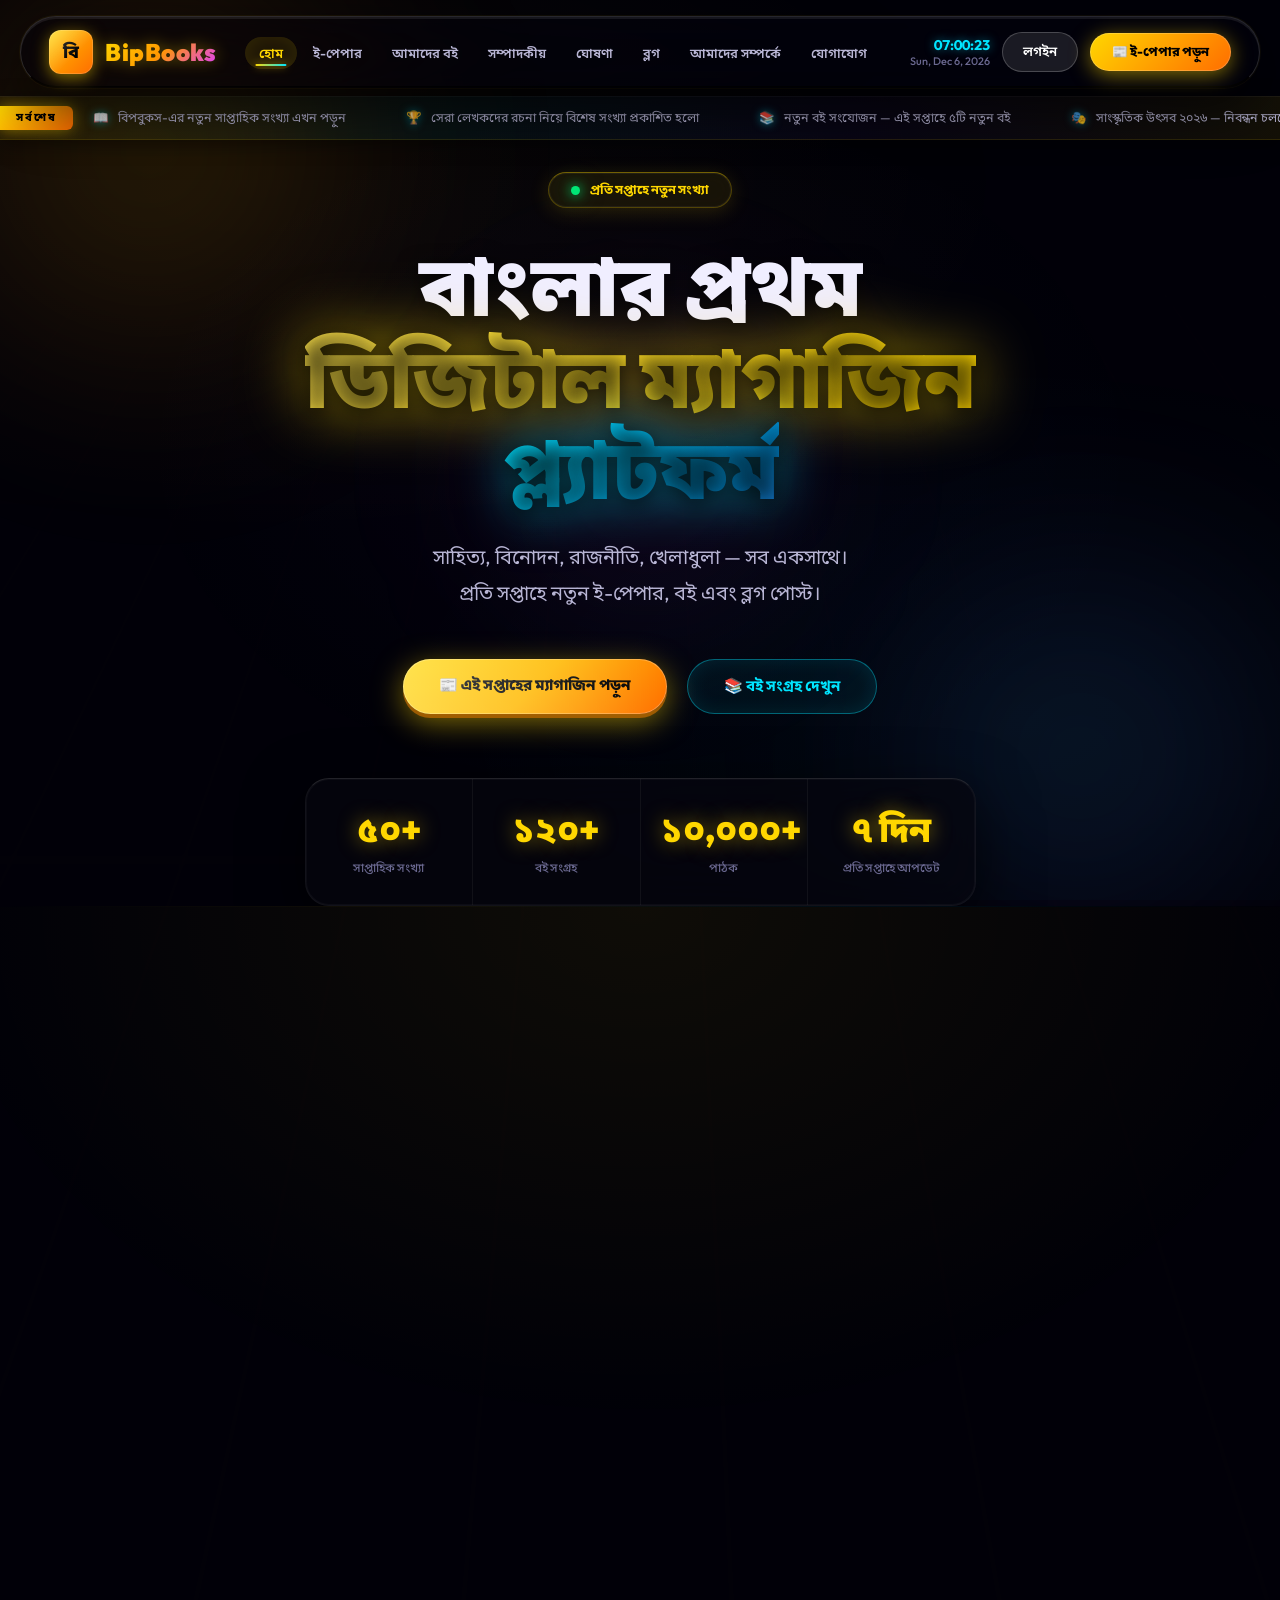
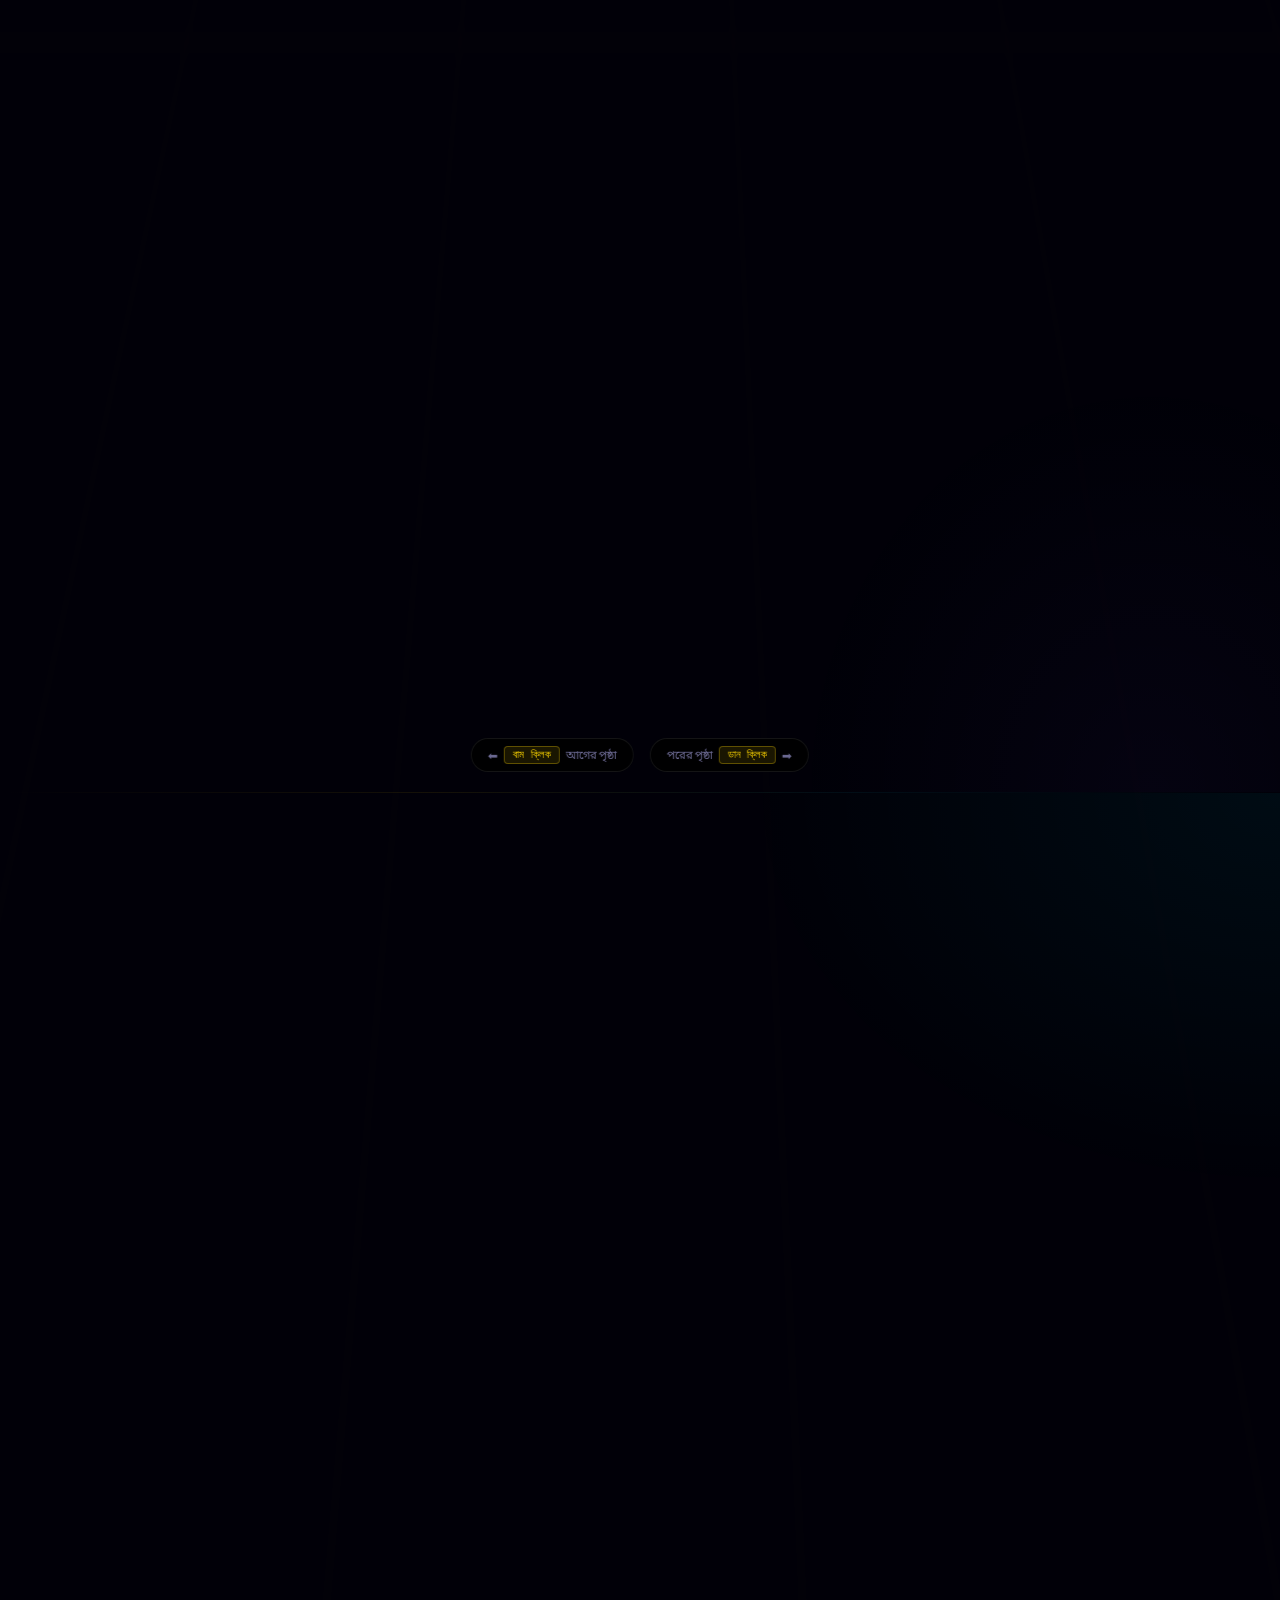
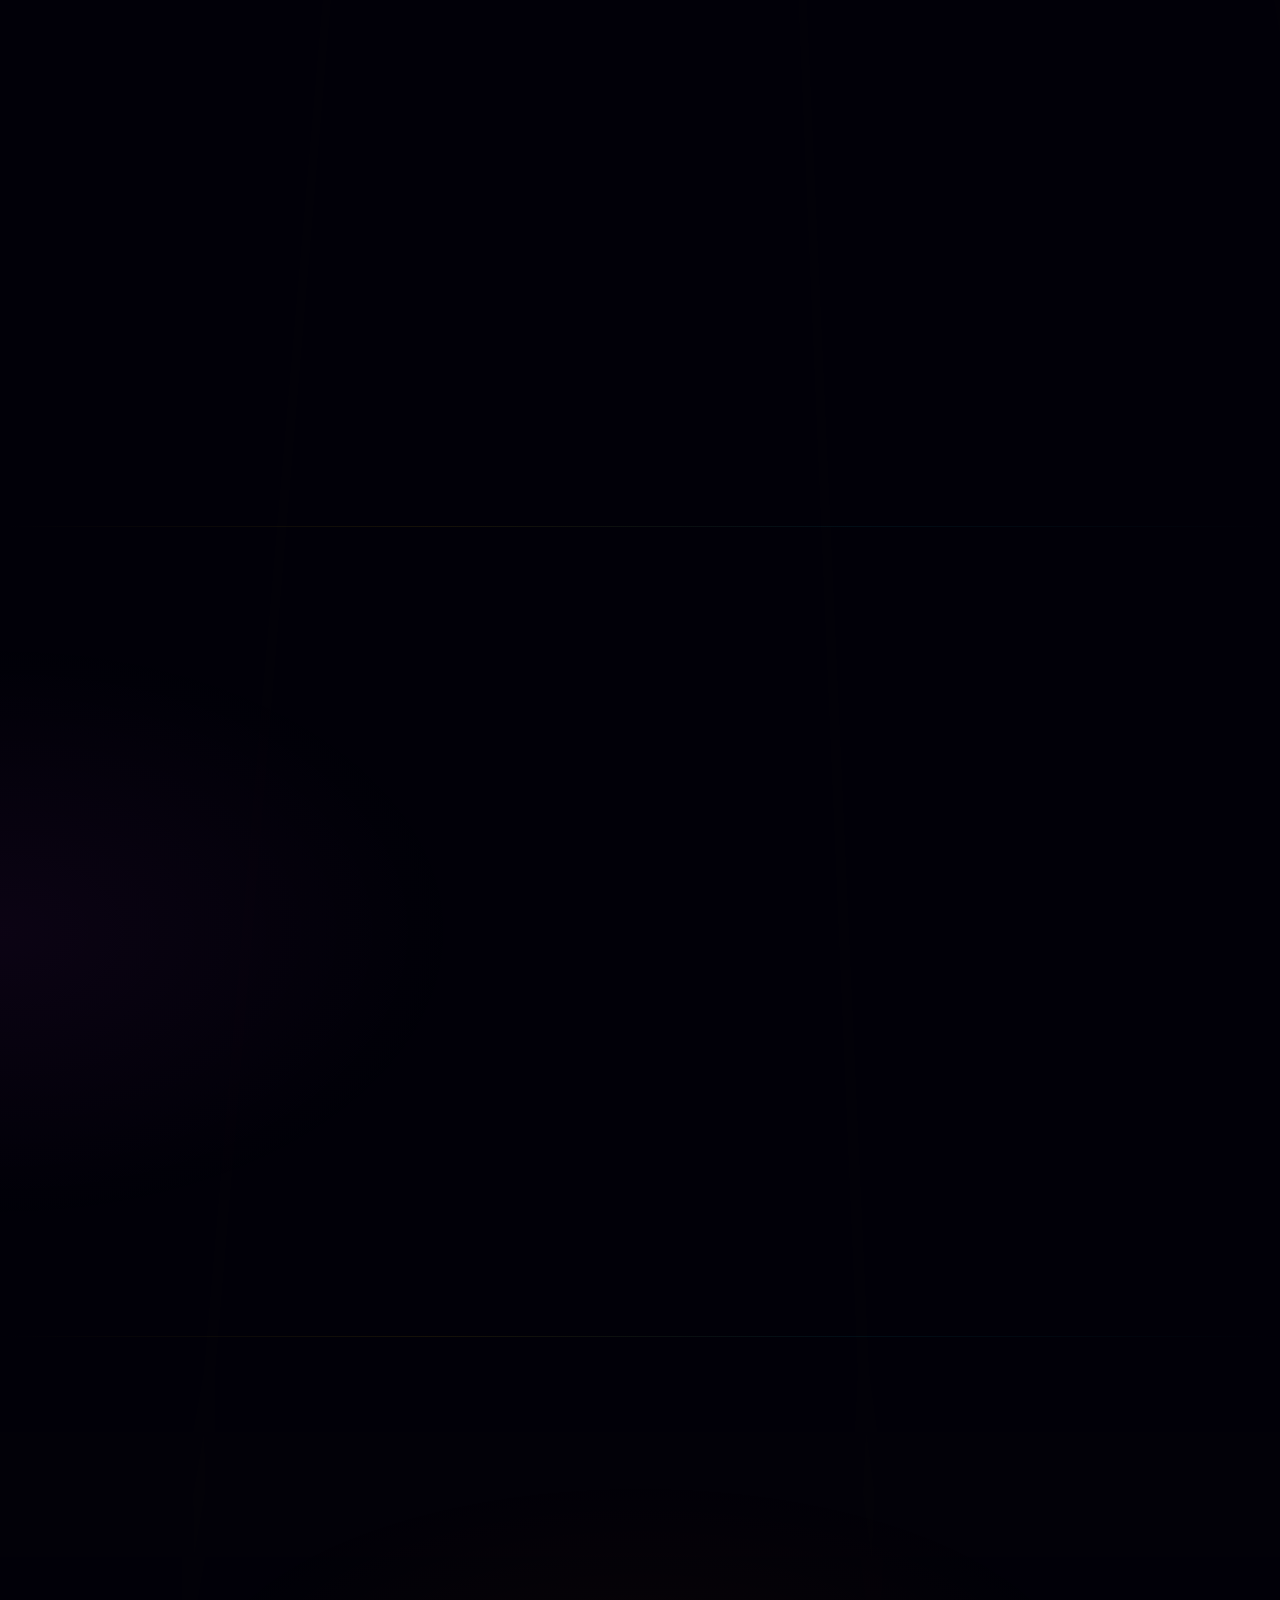
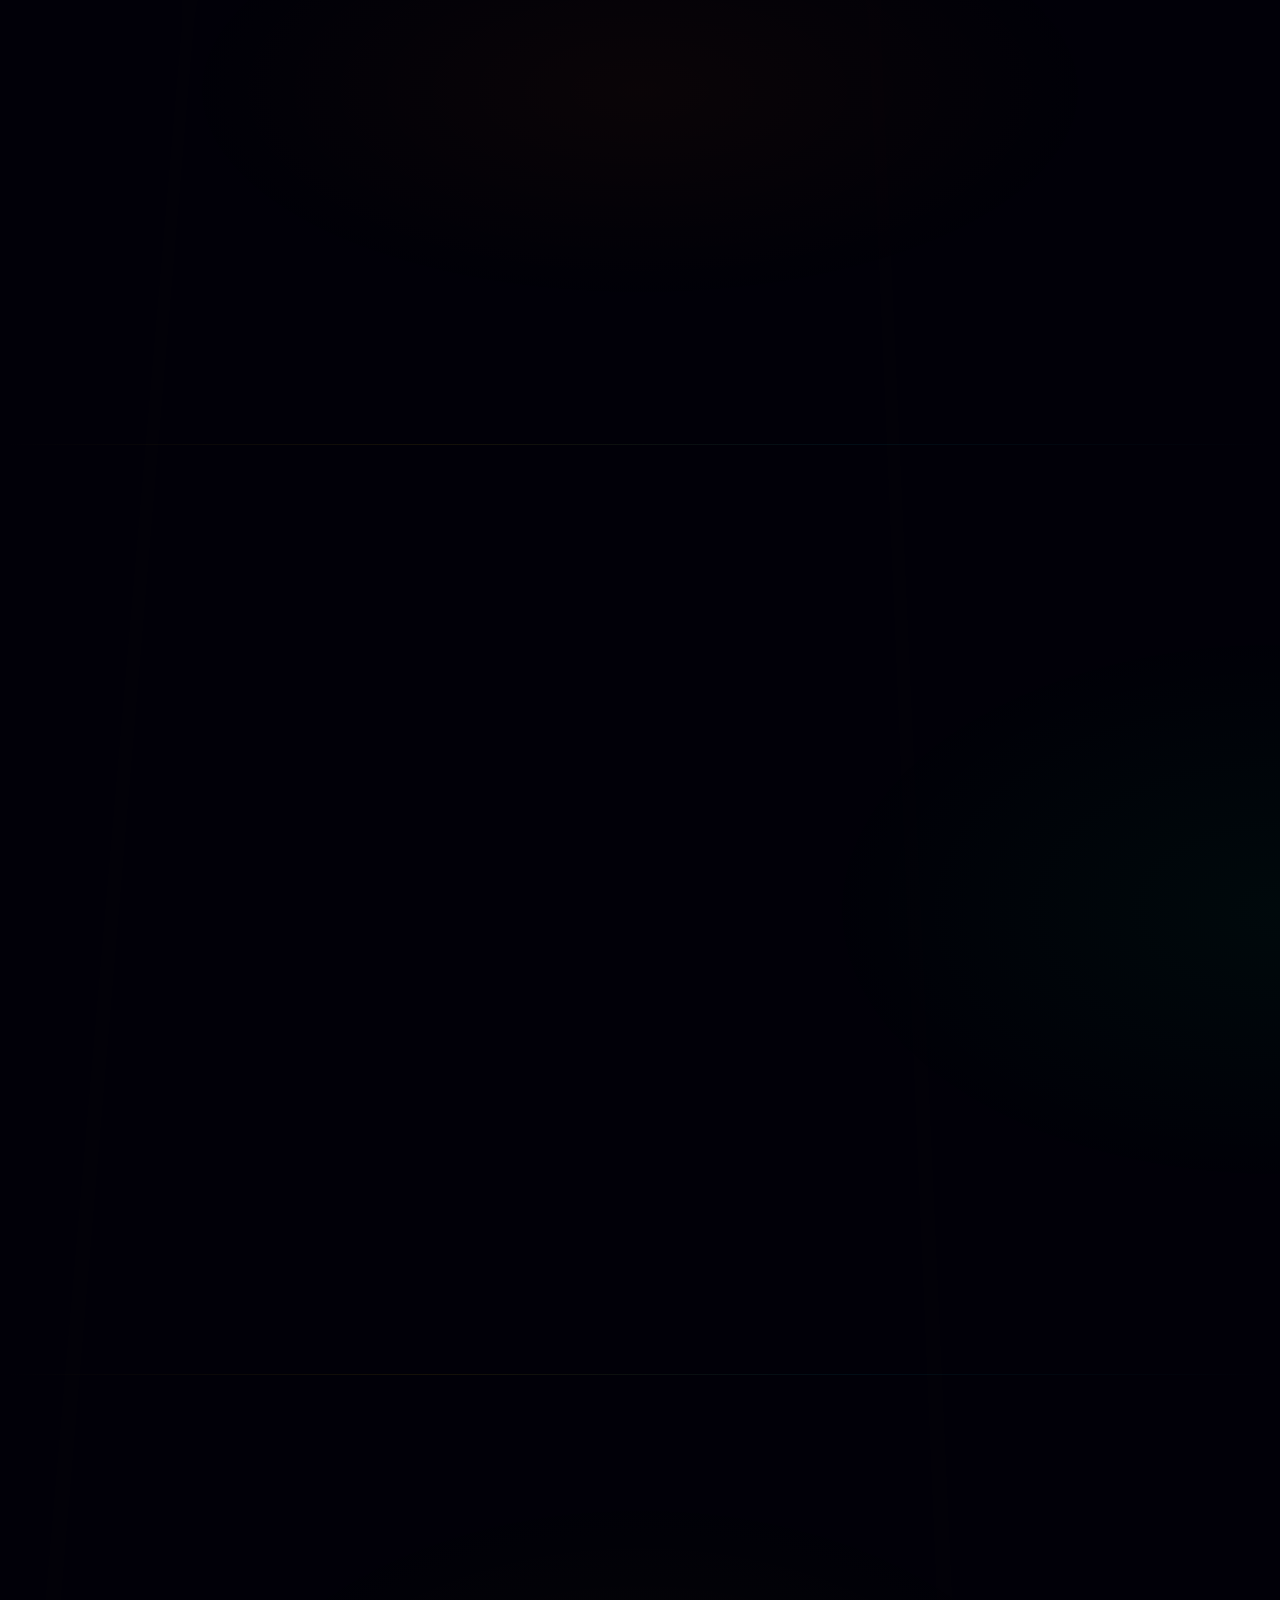
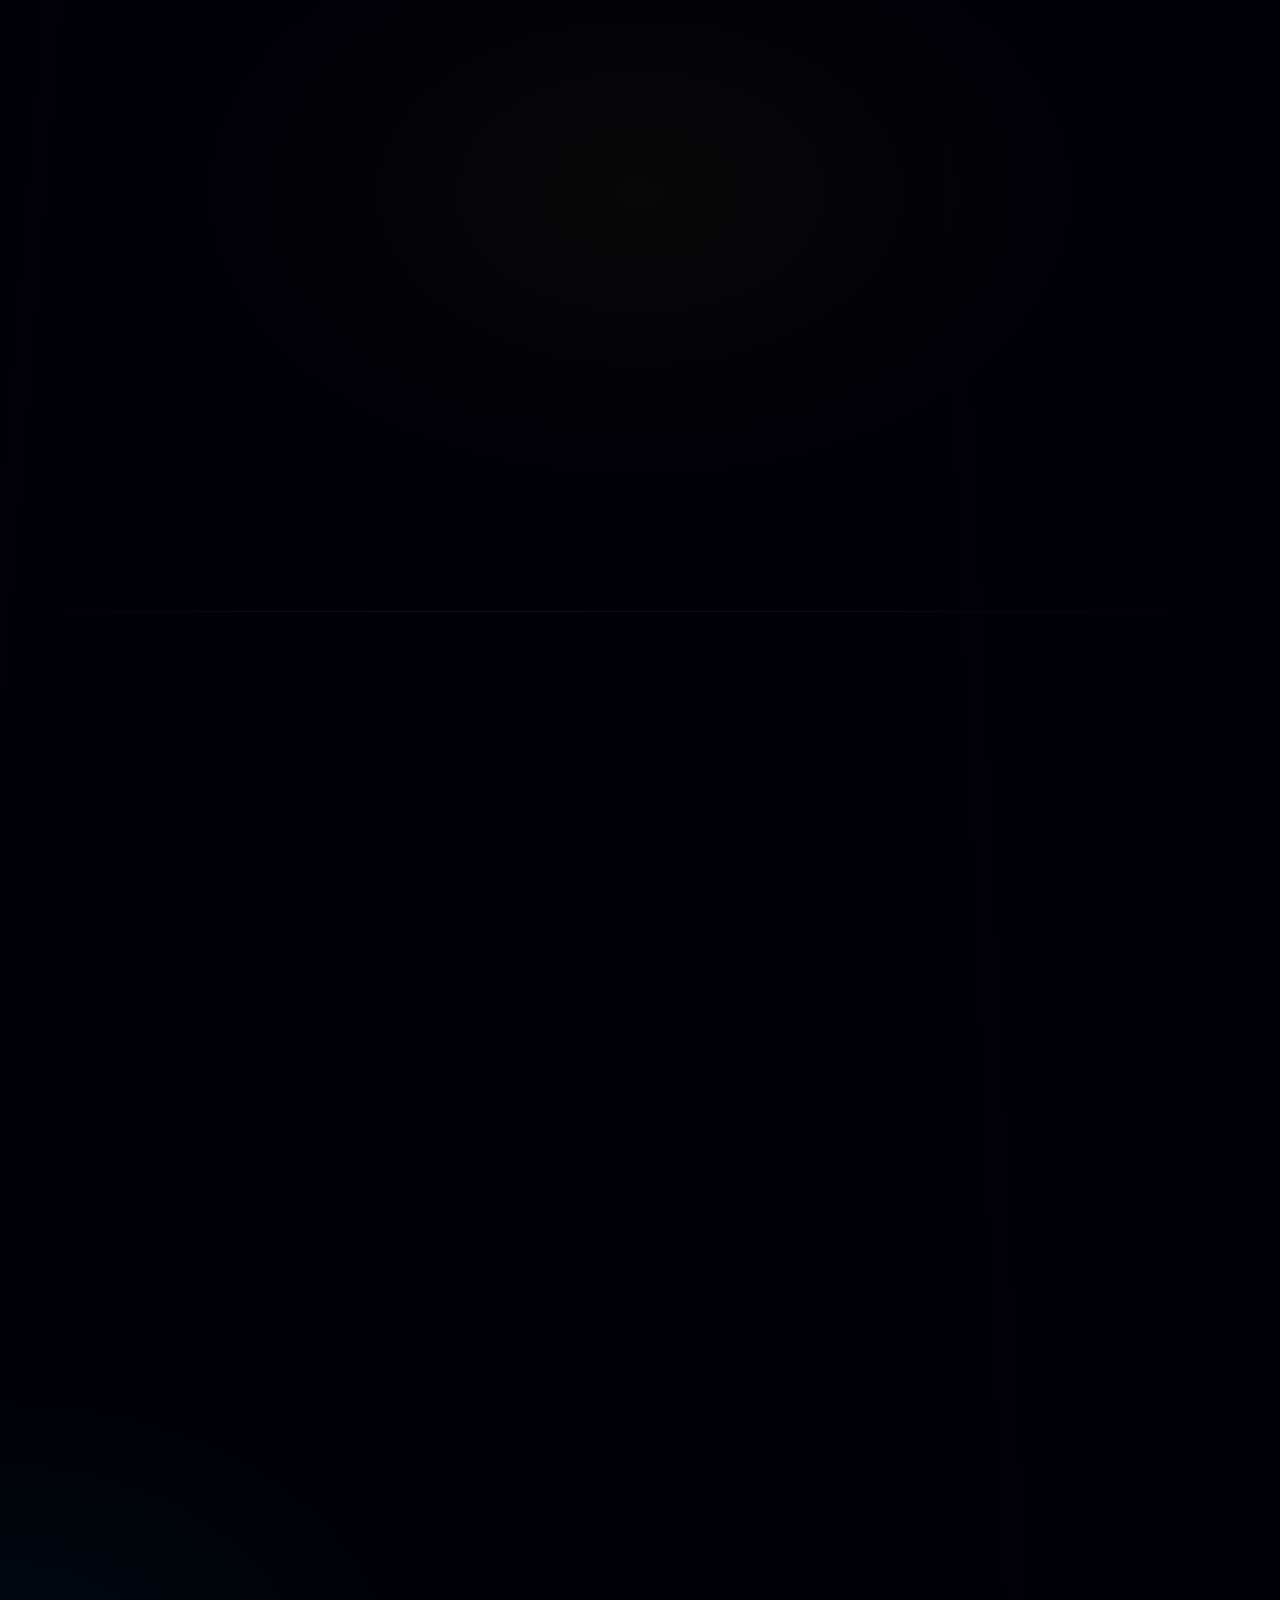
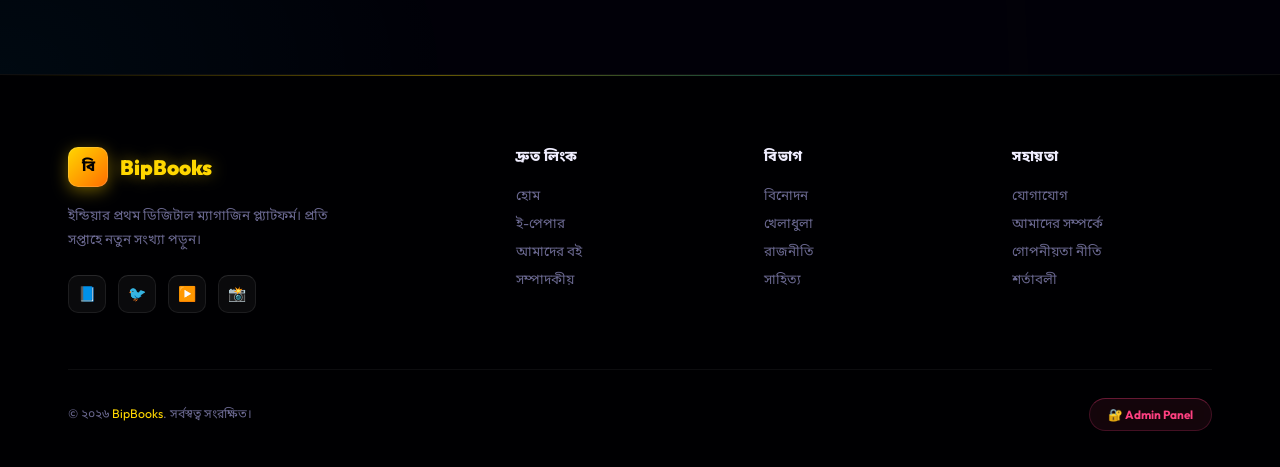
==== commit 5e9e9cb9: "Revert index.html to original state before bharat theme changes" ====
--- a/index.html
+++ b/index.html
@@ -1,39 +1,38 @@
-﻿<!DOCTYPE html>
+<!DOCTYPE html>
 <html lang="bn">
 <head>
   <meta charset="UTF-8" />
   <meta name="viewport" content="width=device-width, initial-scale=1.0" />
-  <title>BipBooks â€” à¦¬à¦¿à¦ªà¦¬à§à¦•à¦¸ | à¦¬à¦¾à¦‚à¦²à¦¾à¦° à¦¡à¦¿à¦œà¦¿à¦Ÿà¦¾à¦² à¦®à§à¦¯à¦¾à¦—à¦¾à¦œà¦¿à¦¨</title>
-  <meta name="description" content="à¦¬à¦¿à¦ªà¦¬à§à¦•à¦¸ â€” à¦‡à¦¨à§à¦¡à¦¿à§Ÿà¦¾à¦° à¦ªà§à¦°à¦¥à¦® à¦¡à¦¿à¦œà¦¿à¦Ÿà¦¾à¦² à¦‡-à¦ªà§‡à¦ªà¦¾à¦° à¦®à§à¦¯à¦¾à¦—à¦¾à¦œà¦¿à¦¨à¥¤ à¦ªà§à¦°à¦¤à¦¿ à¦¸à¦ªà§à¦¤à¦¾à¦¹à§‡ à¦¨à¦¤à§à¦¨ à¦¸à¦‚à¦–à§à¦¯à¦¾ à¦ªà¦¡à¦¼à§à¦¨, à¦¬à¦‡ à¦¸à¦‚à¦—à§à¦°à¦¹ à¦•à¦°à§à¦¨à¥¤" />
+  <title>BipBooks — বিপবুকস | বাংলার ডিজিটাল ম্যাগাজিন</title>
+  <meta name="description" content="বিপবুকস — ইন্ডিয়ার প্রথম ডিজিটাল ই-পেপার ম্যাগাজিন। প্রতি সপ্তাহে নতুন সংখ্যা পড়ুন, বই সংগ্রহ করুন।" />
   <meta name="theme-color" content="#010008" />
-  <link rel="icon" href="data:image/svg+xml,<svg xmlns='http://www.w3.org/2000/svg' viewBox='0 0 100 100'><text y='.9em' font-size='90'>ðŸ“š</text></svg>" />
+  <link rel="icon" href="data:image/svg+xml,<svg xmlns='http://www.w3.org/2000/svg' viewBox='0 0 100 100'><text y='.9em' font-size='90'>📚</text></svg>" />
   <link rel="preconnect" href="https://fonts.googleapis.com" />
   <link rel="preconnect" href="https://fonts.gstatic.com" crossorigin />
   <link href="https://fonts.googleapis.com/css2?family=Outfit:wght@300;400;500;600;700;800;900&family=Noto+Sans+Bengali:wght@300;400;500;600;700;800&display=swap" rel="stylesheet" />
   <link rel="stylesheet" href="css/style.css" />
-  <link rel="stylesheet" href="css/bharat.css" />
   <link rel="stylesheet" href="css/epaper.css" />
 </head>
-<body class="bharat-theme">
+<body>
   <!-- Particle Background -->
   <canvas id="particle-canvas"></canvas>
 
-  <!-- â”€â”€â”€ FLOATING NAVBAR â”€â”€â”€â”€â”€â”€â”€â”€â”€â”€â”€â”€â”€â”€â”€â”€â”€â”€â”€â”€â”€â”€â”€â”€â”€â”€â”€â”€â”€â”€â”€â”€ -->
+  <!-- ─── FLOATING NAVBAR ──────────────────────────────── -->
   <nav class="navbar" id="navbar" role="navigation" aria-label="Main navigation">
     <a class="nav-logo" href="#home" aria-label="BipBooks Home">
-      <div class="nav-logo-icon">à¦¬à¦¿</div>
+      <div class="nav-logo-icon">বি</div>
       <span class="nav-logo-text">BipBooks</span>
     </a>
 
     <ul class="nav-links" role="list">
-      <li><a href="#home"           class="active" id="nav-home">à¦¹à§‹à¦®</a></li>
-      <li><a href="#epaper-section"             id="nav-epaper">à¦‡-à¦ªà§‡à¦ªà¦¾à¦°</a></li>
-      <li><a href="#our-books"      id="nav-books">à¦†à¦®à¦¾à¦¦à§‡à¦° à¦¬à¦‡</a></li>
-      <li><a href="#editorial-desks" id="nav-editorial">à¦¸à¦®à§à¦ªà¦¾à¦¦à¦•à§€à¦¯à¦¼</a></li>
-      <li><a href="#announcements"  id="nav-announce">à¦˜à§‹à¦·à¦£à¦¾</a></li>
-      <li><a href="#blogs"          id="nav-blogs">à¦¬à§à¦²à¦—</a></li>
-      <li><a href="#about"          id="nav-about">à¦†à¦®à¦¾à¦¦à§‡à¦° à¦¸à¦®à§à¦ªà¦°à§à¦•à§‡</a></li>
-      <li><a href="#contact"        id="nav-contact">à¦¯à§‹à¦—à¦¾à¦¯à§‹à¦—</a></li>
+      <li><a href="#home"           class="active" id="nav-home">হোম</a></li>
+      <li><a href="#epaper-section"             id="nav-epaper">ই-পেপার</a></li>
+      <li><a href="#our-books"      id="nav-books">আমাদের বই</a></li>
+      <li><a href="#editorial-desks" id="nav-editorial">সম্পাদকীয়</a></li>
+      <li><a href="#announcements"  id="nav-announce">ঘোষণা</a></li>
+      <li><a href="#blogs"          id="nav-blogs">ব্লগ</a></li>
+      <li><a href="#about"          id="nav-about">আমাদের সম্পর্কে</a></li>
+      <li><a href="#contact"        id="nav-contact">যোগাযোগ</a></li>
     </ul>
 
     <div class="nav-actions">
@@ -41,15 +40,15 @@
         <span class="clock-time" id="clock-time">00:00:00</span>
         <span class="clock-date" id="clock-date">Jan 01, 2026</span>
       </div>
-      <button class="btn-login" id="user-login-btn">à¦²à¦—à¦‡à¦¨</button>
+      <button class="btn-login" id="user-login-btn">লগইন</button>
       <div class="user-profile" id="user-profile-btn" style="display:none;">
         <img src="" alt="Profile" id="user-profile-img">
         <div class="user-dropdown">
-          <a href="dashboard.html" id="user-dashboard-link" class="dropdown-link">à¦¡à§à¦¯à¦¾à¦¶à¦¬à§‹à¦°à§à¦¡</a>
-          <button id="user-logout-btn">à¦²à¦—à¦†à¦‰à¦Ÿ</button>
-        </div>
-      </div>
-      <a href="#epaper-section" class="btn-epaper" id="btn-read-epaper">ðŸ“° à¦‡-à¦ªà§‡à¦ªà¦¾à¦° à¦ªà¦¡à¦¼à§à¦¨</a>
+          <a href="dashboard.html" id="user-dashboard-link" class="dropdown-link">ড্যাশবোর্ড</a>
+          <button id="user-logout-btn">লগআউট</button>
+        </div>
+      </div>
+      <a href="#epaper-section" class="btn-epaper" id="btn-read-epaper">📰 ই-পেপার পড়ুন</a>
     </div>
 
     <button class="nav-hamburger" id="nav-hamburger" aria-label="Open menu" aria-expanded="false">
@@ -57,157 +56,43 @@
     </button>
   </nav>
 
-  <!-- ==============================================
-       NEW BHARAT INTERNATIONAL PUBLICATION SECTIONS
-       ============================================== -->
-  
-  <section class="publisher-banner" id="home">
-    <img src="assets/quotes_bg.png" style="display:none;" alt="preload">
-    <h1>Bharat International Publication</h1>
-    <p>A Traditional Independent Publishing House</p>
-    <p style="font-size: 1.2rem; margin-top:10px;">We don't cater Self-publication</p>
-  </section>
-
-  <section class="quote-hero">
-    <div class="quote-hero-content">
-      <h2>"Unleashing Stories, Bridging Cultures"</h2>
-      <h3>"à¦¶à¦¬à§à¦¦à§‡à¦° à¦¸à§à¦°à§‡, à¦¸à¦‚à¦¸à§à¦•à§ƒà¦¤à¦¿à¦° à¦¸à§‡à¦¤à§"</h3>
-      <h2>"à¤œà¤¹à¤¾à¤‚ à¤®à¤¿à¤²à¤¤à¥€ à¤¹à¥ˆà¤‚ à¤•à¤¹à¤¾à¤¨à¤¿à¤¯à¤¾à¤‚ à¤”à¤° à¤¸à¤‚à¤¸à¥à¤•à¥ƒà¤¤à¤¿à¤¯à¤¾à¤‚"</h2>
-    </div>
-  </section>
-
-  <section class="empowering-section">
-    <div class="empowering-text">
-      <h2>Empowering Authors Dreams</h2>
-      <p>Connecting authors with global readers, fostering multi-cultural assimilation through literature.</p>
-      <button class="btn-outline">Explore</button>
-    </div>
-    <div class="empowering-images">
-      <img src="assets/typewriter.png" alt="Typewriter">
-      <img src="assets/globe.png" alt="Globe">
-    </div>
-  </section>
-
-  <section class="global-section">
-    <h2>Global Connection</h2>
-    <p>Fostering multi-cultural assimilation through literature, connecting authors with global readers.</p>
-    <div class="global-grid">
-      <img src="assets/grid_aarti.png" alt="Aarti">
-      <img src="assets/grid_reading.png" alt="Reading">
-      <img src="assets/grid_laughing.png" alt="Laughing">
-      <img src="assets/grid_sanskrit.png" alt="Sanskrit text">
-    </div>
-  </section>
-
-  <section class="manuscript-section">
-    <div class="manuscript-form-container">
-      <p class="subtitle">Connecting authors with global readers to bridge diverse cultures through the power of words</p>
-      <form id="bharat-form">
-        <div class="m-form-group">
-          <label>Name</label>
-          <input type="text" placeholder="Full Name" required>
-        </div>
-        <div class="m-form-group">
-          <label>Country*</label>
-          <input type="text" placeholder="Country of origin" required>
-        </div>
-        <div class="m-form-group">
-          <label>E-mail</label>
-          <input type="email" placeholder="Write your E-mail id for correspondence" required>
-        </div>
-        <div class="m-form-group">
-          <label>Phone number*</label>
-          <input type="tel" placeholder="Your phone number" required>
-        </div>
-        <div class="m-form-group">
-          <label>Let us know your idea*</label>
-          <textarea placeholder="Write us about the concept of your manuscript" required></textarea>
-        </div>
-        <div class="m-form-group">
-          <label>Language you prefer for your book*</label>
-          <div class="radio-group">
-            <label><input type="radio" name="lang" value="English"> English</label>
-            <label><input type="radio" name="lang" value="Bengali"> Bengali</label>
-            <label><input type="radio" name="lang" value="Hindi"> Hindi</label>
-          </div>
-        </div>
-        <button type="submit" class="btn-submit-m">Submit your form here</button>
-      </form>
-    </div>
-    <div class="manuscript-image">
-      <img src="assets/wordcloud.png" alt="Word Cloud Bharat">
-    </div>
-  </section>
-
-  <footer class="bharat-footer">
-    <h2>NATIONALITY-QUALITY-HONESTY-HARMONY</h2>
-    <p class="sub">Connecting authors with global readers through diverse cultures.</p>
-    <div class="footer-bottom-grid">
-      <div class="social-links">
-        <h4>SOCIAL CONNECTIVITY</h4>
-        <div class="social-icons">
-          <a href="#" class="social-icon-link" title="Facebook" aria-label="Facebook">
-            <svg xmlns="http://www.w3.org/2000/svg" width="22" height="22" viewBox="0 0 24 24" fill="currentColor"><path d="M18 2h-3a5 5 0 0 0-5 5v3H7v4h3v8h4v-8h3l1-4h-4V7a1 1 0 0 1 1-1h3z"/></svg>
-          </a>
-          <a href="#" class="social-icon-link" title="Instagram" aria-label="Instagram">
-            <svg xmlns="http://www.w3.org/2000/svg" width="22" height="22" viewBox="0 0 24 24" fill="none" stroke="currentColor" stroke-width="2"><rect x="2" y="2" width="20" height="20" rx="5" ry="5"/><path d="M16 11.37A4 4 0 1 1 12.63 8 4 4 0 0 1 16 11.37z"/><line x1="17.5" y1="6.5" x2="17.51" y2="6.5"/></svg>
-          </a>
-          <a href="#" class="social-icon-link" title="X (Twitter)" aria-label="X Twitter">
-            <svg xmlns="http://www.w3.org/2000/svg" width="22" height="22" viewBox="0 0 24 24" fill="currentColor"><path d="M18.244 2.25h3.308l-7.227 8.26 8.502 11.24H16.17l-4.714-6.231-5.401 6.231H2.744l7.73-8.835L1.254 2.25H8.08l4.26 5.632L18.244 2.25zm-1.161 17.52h1.833L7.084 4.126H5.117z"/></svg>
-          </a>
-        </div>
-      </div>
-      <div class="contact-info">
-        <h4>WANT TO HEAR FROM YOU</h4>
-        <p>+91-9624799478</p>
-        <p>editor@bipbooks.com</p>
-        <p>info@bipbooks.com</p>
-        <p>bipbookspub@gmail.com</p>
-      </div>
-    </div>
-    <div class="footer-copy">
-      <span>Â© 2024. All rights reserved to Bharat International Publication</span>
-      <a href="#">Privacy Policy</a>
-    </div>
-  </footer>
-
   <!-- Mobile Nav -->
   <div class="nav-mobile" id="nav-mobile" role="dialog" aria-label="Mobile navigation">
-    <a href="#home"            id="mnav-home">ðŸ  à¦¹à§‹à¦®</a>
-    <a href="#epaper-section"              id="mnav-epaper">ðŸ“° à¦‡-à¦ªà§‡à¦ªà¦¾à¦°</a>
-    <a href="#our-books"       id="mnav-books">ðŸ“š à¦†à¦®à¦¾à¦¦à§‡à¦° à¦¬à¦‡</a>
-    <a href="#editorial-desks" id="mnav-editorial">âœï¸ à¦¸à¦®à§à¦ªà¦¾à¦¦à¦•à§€à¦¯à¦¼</a>
-    <a href="#announcements"   id="mnav-announce">ðŸ“¢ à¦˜à§‹à¦·à¦£à¦¾ à¦“ à¦‡à¦­à§‡à¦¨à§à¦Ÿ</a>
-    <a href="#blogs"           id="mnav-blogs">ðŸ“ à¦¬à§à¦²à¦—</a>
-    <a href="#about"           id="mnav-about">â„¹ï¸ à¦†à¦®à¦¾à¦¦à§‡à¦° à¦¸à¦®à§à¦ªà¦°à§à¦•à§‡</a>
-    <a href="#contact"         id="mnav-contact">ðŸ“ž à¦¯à§‹à¦—à¦¾à¦¯à§‹à¦—</a>
+    <a href="#home"            id="mnav-home">🏠 হোম</a>
+    <a href="#epaper-section"              id="mnav-epaper">📰 ই-পেপার</a>
+    <a href="#our-books"       id="mnav-books">📚 আমাদের বই</a>
+    <a href="#editorial-desks" id="mnav-editorial">✍️ সম্পাদকীয়</a>
+    <a href="#announcements"   id="mnav-announce">📢 ঘোষণা ও ইভেন্ট</a>
+    <a href="#blogs"           id="mnav-blogs">📝 ব্লগ</a>
+    <a href="#about"           id="mnav-about">ℹ️ আমাদের সম্পর্কে</a>
+    <a href="#contact"         id="mnav-contact">📞 যোগাযোগ</a>
   </div>
 
-  <!-- â”€â”€â”€ TICKER BAR â”€â”€â”€â”€â”€â”€â”€â”€â”€â”€â”€â”€â”€â”€â”€â”€â”€â”€â”€â”€â”€â”€â”€â”€â”€â”€â”€â”€â”€â”€â”€â”€â”€â”€â”€â”€â”€ -->
+  <!-- ─── TICKER BAR ───────────────────────────────────── -->
   <div class="ticker-bar" id="ticker-bar" aria-label="Breaking news ticker">
-    <div class="ticker-label">à¦¸à¦°à§à¦¬à¦¶à§‡à¦·</div>
+    <div class="ticker-label">সর্বশেষ</div>
     <div class="ticker-track" id="ticker-track">
-      <span class="ticker-item"><span>ðŸ“–</span> à¦¬à¦¿à¦ªà¦¬à§à¦•à¦¸-à¦à¦° à¦¨à¦¤à§à¦¨ à¦¸à¦¾à¦ªà§à¦¤à¦¾à¦¹à¦¿à¦• à¦¸à¦‚à¦–à§à¦¯à¦¾ à¦à¦–à¦¨ à¦ªà¦¡à¦¼à§à¦¨</span>
-      <span class="ticker-item"><span>ðŸ†</span> à¦¸à§‡à¦°à¦¾ à¦²à§‡à¦–à¦•à¦¦à§‡à¦° à¦°à¦šà¦¨à¦¾ à¦¨à¦¿à¦¯à¦¼à§‡ à¦¬à¦¿à¦¶à§‡à¦· à¦¸à¦‚à¦–à§à¦¯à¦¾ à¦ªà§à¦°à¦•à¦¾à¦¶à¦¿à¦¤ à¦¹à¦²à§‹</span>
-      <span class="ticker-item"><span>ðŸ“š</span> à¦¨à¦¤à§à¦¨ à¦¬à¦‡ à¦¸à¦‚à¦¯à§‹à¦œà¦¨ â€” à¦à¦‡ à¦¸à¦ªà§à¦¤à¦¾à¦¹à§‡ à§«à¦Ÿà¦¿ à¦¨à¦¤à§à¦¨ à¦¬à¦‡</span>
-      <span class="ticker-item"><span>ðŸŽ­</span> à¦¸à¦¾à¦‚à¦¸à§à¦•à§ƒà¦¤à¦¿à¦• à¦‰à§Žà¦¸à¦¬ à§¨à§¦à§¨à§¬ â€” à¦¨à¦¿à¦¬à¦¨à§à¦§à¦¨ à¦šà¦²à¦›à§‡</span>
-      <span class="ticker-item"><span>âœï¸</span> à¦²à§‡à¦–à¦¾ à¦ªà¦¾à¦ à¦¾à¦¨ â€” à¦¸à§‡à¦°à¦¾ à¦²à§‡à¦–à¦¾ à¦ªà§à¦°à¦•à¦¾à¦¶à¦¿à¦¤ à¦¹à¦¬à§‡</span>
-      <span class="ticker-item"><span>ðŸŒŸ</span> à¦ªà¦¾à¦ à¦• à¦ªà§à¦°à¦¸à§à¦•à¦¾à¦° à§¨à§¦à§¨à§¬ â€” à¦®à¦¨à§‹à¦¨à¦¯à¦¼à¦¨ à¦—à§à¦°à¦¹à¦£ à¦¶à§à¦°à§</span>
+      <span class="ticker-item"><span>📖</span> বিপবুকস-এর নতুন সাপ্তাহিক সংখ্যা এখন পড়ুন</span>
+      <span class="ticker-item"><span>🏆</span> সেরা লেখকদের রচনা নিয়ে বিশেষ সংখ্যা প্রকাশিত হলো</span>
+      <span class="ticker-item"><span>📚</span> নতুন বই সংযোজন — এই সপ্তাহে ৫টি নতুন বই</span>
+      <span class="ticker-item"><span>🎭</span> সাংস্কৃতিক উৎসব ২০২৬ — নিবন্ধন চলছে</span>
+      <span class="ticker-item"><span>✍️</span> লেখা পাঠান — সেরা লেখা প্রকাশিত হবে</span>
+      <span class="ticker-item"><span>🌟</span> পাঠক পুরস্কার ২০২৬ — মনোনয়ন গ্রহণ শুরু</span>
       <!-- Duplicate for seamless loop -->
-      <span class="ticker-item"><span>ðŸ“–</span> à¦¬à¦¿à¦ªà¦¬à§à¦•à¦¸-à¦à¦° à¦¨à¦¤à§à¦¨ à¦¸à¦¾à¦ªà§à¦¤à¦¾à¦¹à¦¿à¦• à¦¸à¦‚à¦–à§à¦¯à¦¾ à¦à¦–à¦¨ à¦ªà¦¡à¦¼à§à¦¨</span>
-      <span class="ticker-item"><span>ðŸ†</span> à¦¸à§‡à¦°à¦¾ à¦²à§‡à¦–à¦•à¦¦à§‡à¦° à¦°à¦šà¦¨à¦¾ à¦¨à¦¿à¦¯à¦¼à§‡ à¦¬à¦¿à¦¶à§‡à¦· à¦¸à¦‚à¦–à§à¦¯à¦¾ à¦ªà§à¦°à¦•à¦¾à¦¶à¦¿à¦¤ à¦¹à¦²à§‹</span>
-      <span class="ticker-item"><span>ðŸ“š</span> à¦¨à¦¤à§à¦¨ à¦¬à¦‡ à¦¸à¦‚à¦¯à§‹à¦œà¦¨ â€” à¦à¦‡ à¦¸à¦ªà§à¦¤à¦¾à¦¹à§‡ à§«à¦Ÿà¦¿ à¦¨à¦¤à§à¦¨ à¦¬à¦‡</span>
-      <span class="ticker-item"><span>ðŸŽ­</span> à¦¸à¦¾à¦‚à¦¸à§à¦•à§ƒà¦¤à¦¿à¦• à¦‰à§Žà¦¸à¦¬ à§¨à§¦à§¨à§¬ â€” à¦¨à¦¿à¦¬à¦¨à§à¦§à¦¨ à¦šà¦²à¦›à§‡</span>
-      <span class="ticker-item"><span>âœï¸</span> à¦²à§‡à¦–à¦¾ à¦ªà¦¾à¦ à¦¾à¦¨ â€” à¦¸à§‡à¦°à¦¾ à¦²à§‡à¦–à¦¾ à¦ªà§à¦°à¦•à¦¾à¦¶à¦¿à¦¤ à¦¹à¦¬à§‡</span>
-      <span class="ticker-item"><span>ðŸŒŸ</span> à¦ªà¦¾à¦ à¦• à¦ªà§à¦°à¦¸à§à¦•à¦¾à¦° à§¨à§¦à§¨à§¬ â€” à¦®à¦¨à§‹à¦¨à¦¯à¦¼à¦¨ à¦—à§à¦°à¦¹à¦£ à¦¶à§à¦°à§</span>
+      <span class="ticker-item"><span>📖</span> বিপবুকস-এর নতুন সাপ্তাহিক সংখ্যা এখন পড়ুন</span>
+      <span class="ticker-item"><span>🏆</span> সেরা লেখকদের রচনা নিয়ে বিশেষ সংখ্যা প্রকাশিত হলো</span>
+      <span class="ticker-item"><span>📚</span> নতুন বই সংযোজন — এই সপ্তাহে ৫টি নতুন বই</span>
+      <span class="ticker-item"><span>🎭</span> সাংস্কৃতিক উৎসব ২০২৬ — নিবন্ধন চলছে</span>
+      <span class="ticker-item"><span>✍️</span> লেখা পাঠান — সেরা লেখা প্রকাশিত হবে</span>
+      <span class="ticker-item"><span>🌟</span> পাঠক পুরস্কার ২০২৬ — মনোনয়ন গ্রহণ শুরু</span>
     </div>
   </div>
 
   <div class="page-wrapper">
 
-    <!-- â•â•â•â•â•â•â•â•â•â•â•â•â•â•â•â•â•â•â•â•â•â•â•â•â•â•â•â•â•â•â•â•â•â•â•â•â•â•â•â•â•â•â•â•â•â•â•â•â•â•â•
+    <!-- ═══════════════════════════════════════════════════
          HOME / HERO SECTION
-    â•â•â•â•â•â•â•â•â•â•â•â•â•â•â•â•â•â•â•â•â•â•â•â•â•â•â•â•â•â•â•â•â•â•â•â•â•â•â•â•â•â•â•â•â•â•â•â•â•â•â• -->
+    ═══════════════════════════════════════════════════ -->
     <section id="home" aria-label="Hero section">
       <div class="hero-glow-orb orb-1"></div>
       <div class="hero-glow-orb orb-2"></div>
@@ -216,62 +101,195 @@
       <div class="hero-content">
         <div class="hero-badge">
           <span class="dot"></span>
-          à¦ªà§à¦°à¦¤à¦¿ à¦¸à¦ªà§à¦¤à¦¾à¦¹à§‡ à¦¨à¦¤à§à¦¨ à¦¸à¦‚à¦–à§à¦¯à¦¾
+          প্রতি সপ্তাহে নতুন সংখ্যা
         </div>
 
         <h1 class="hero-title">
-          à¦¬à¦¾à¦‚à¦²à¦¾à¦° à¦ªà§à¦°à¦¥à¦®<br>
-          <span class="glow-gold">à¦¡à¦¿à¦œà¦¿à¦Ÿà¦¾à¦² à¦®à§à¦¯à¦¾à¦—à¦¾à¦œà¦¿à¦¨</span><br>
-          <span class="glow-cyan">à¦ªà§à¦²à§à¦¯à¦¾à¦Ÿà¦«à¦°à§à¦®</span>
+          বাংলার প্রথম<br>
+          <span class="glow-gold">ডিজিটাল ম্যাগাজিন</span><br>
+          <span class="glow-cyan">প্ল্যাটফর্ম</span>
         </h1>
 
         <p class="hero-subtitle">
-          à¦¸à¦¾à¦¹à¦¿à¦¤à§à¦¯, à¦¬à¦¿à¦¨à§‹à¦¦à¦¨, à¦°à¦¾à¦œà¦¨à§€à¦¤à¦¿, à¦–à§‡à¦²à¦¾à¦§à§à¦²à¦¾ â€” à¦¸à¦¬ à¦à¦•à¦¸à¦¾à¦¥à§‡à¥¤<br>
-          à¦ªà§à¦°à¦¤à¦¿ à¦¸à¦ªà§à¦¤à¦¾à¦¹à§‡ à¦¨à¦¤à§à¦¨ à¦‡-à¦ªà§‡à¦ªà¦¾à¦°, à¦¬à¦‡ à¦à¦¬à¦‚ à¦¬à§à¦²à¦— à¦ªà§‹à¦¸à§à¦Ÿà¥¤
+          সাহিত্য, বিনোদন, রাজনীতি, খেলাধুলা — সব একসাথে।<br>
+          প্রতি সপ্তাহে নতুন ই-পেপার, বই এবং ব্লগ পোস্ট।
         </p>
 
         <div class="hero-actions">
-          <a href="#epaper-section" class="btn-primary" id="hero-read-btn">ðŸ“° à¦à¦‡ à¦¸à¦ªà§à¦¤à¦¾à¦¹à§‡à¦° à¦®à§à¦¯à¦¾à¦—à¦¾à¦œà¦¿à¦¨ à¦ªà¦¡à¦¼à§à¦¨</a>
-          <a href="#our-books" class="btn-secondary" id="hero-books-btn">ðŸ“š à¦¬à¦‡ à¦¸à¦‚à¦—à§à¦°à¦¹ à¦¦à§‡à¦–à§à¦¨</a>
+          <a href="#epaper-section" class="btn-primary" id="hero-read-btn">📰 এই সপ্তাহের ম্যাগাজিন পড়ুন</a>
+          <a href="#our-books" class="btn-secondary" id="hero-books-btn">📚 বই সংগ্রহ দেখুন</a>
         </div>
 
         <div class="hero-stats" role="region" aria-label="Statistics">
           <div class="stat-item">
-            <span class="stat-num" id="stat-issues">à§«à§¦+</span>
-            <span class="stat-label">à¦¸à¦¾à¦ªà§à¦¤à¦¾à¦¹à¦¿à¦• à¦¸à¦‚à¦–à§à¦¯à¦¾</span>
+            <span class="stat-num" id="stat-issues">৫০+</span>
+            <span class="stat-label">সাপ্তাহিক সংখ্যা</span>
           </div>
           <div class="stat-item">
-            <span class="stat-num" id="stat-books">à§§à§¨à§¦+</span>
-            <span class="stat-label">à¦¬à¦‡ à¦¸à¦‚à¦—à§à¦°à¦¹</span>
+            <span class="stat-num" id="stat-books">১২০+</span>
+            <span class="stat-label">বই সংগ্রহ</span>
           </div>
           <div class="stat-item">
-            <span class="stat-num" id="stat-readers">à§§à§¦,à§¦à§¦à§¦+</span>
-            <span class="stat-label">à¦ªà¦¾à¦ à¦•</span>
+            <span class="stat-num" id="stat-readers">১০,০০০+</span>
+            <span class="stat-label">পাঠক</span>
           </div>
           <div class="stat-item">
-            <span class="stat-num">à§­ à¦¦à¦¿à¦¨</span>
-            <span class="stat-label">à¦ªà§à¦°à¦¤à¦¿ à¦¸à¦ªà§à¦¤à¦¾à¦¹à§‡ à¦†à¦ªà¦¡à§‡à¦Ÿ</span>
+            <span class="stat-num">৭ দিন</span>
+            <span class="stat-label">প্রতি সপ্তাহে আপডেট</span>
           </div>
         </div>
       </div>
     </section>
 
-
-
-
-
+    <div class="section-sep"></div>
+
+    <!-- ═══════════════════════════════════════════════════
+         ePAPER / MAGAZINE SECTION
+    ═══════════════════════════════════════════════════ -->
+    <section id="epaper-section" class="section" aria-label="ePaper magazine reader">
+      <div class="section-inner">
+
+        <div class="section-header reveal">
+          <span class="section-tag tag-gold">সাপ্তাহিক ই-পেপার</span>
+          <h2 class="section-title">এই সপ্তাহের <span style="background:linear-gradient(90deg,var(--neon-gold),var(--neon-orange));-webkit-background-clip:text;background-clip:text;-webkit-text-fill-color:transparent;">ম্যাগাজিন</span></h2>
+          <div class="glow-divider divider-gold"></div>
+        </div>
+
+        <!-- Header row: publish info + countdown -->
+        <div class="epaper-header-row reveal">
+          <div class="epaper-publish-info">
+            <div class="publish-badge" id="publish-badge">
+              <span class="live-dot"></span>
+              <span id="publish-status-text">লাইভ পাবলিশড</span>
+            </div>
+            <div class="publish-date-text" id="publish-date-text">
+              প্রকাশিত: <span id="pub-date-val">--</span>
+            </div>
+          </div>
+          <div class="epaper-countdown" id="epaper-countdown-wrap">
+            <span class="countdown-label">মেয়াদ শেষ হবে:</span>
+            <div class="countdown-timer">
+              <div class="cd-unit"><span class="cd-num" id="cd-days">--</span><span class="cd-lbl">দিন</span></div>
+              <div class="cd-unit"><span class="cd-num" id="cd-hours">--</span><span class="cd-lbl">ঘন্টা</span></div>
+              <div class="cd-unit"><span class="cd-num" id="cd-mins">--</span><span class="cd-lbl">মিনিট</span></div>
+              <div class="cd-unit"><span class="cd-num" id="cd-secs">--</span><span class="cd-lbl">সেকেন্ড</span></div>
+            </div>
+          </div>
+        </div>
+
+        <!-- Category Slider -->
+        <div class="category-slider-wrap reveal">
+          <div class="category-slider" id="category-slider" role="tablist" aria-label="Magazine sections">
+            <button class="cat-btn active" data-page="1" role="tab" aria-selected="true" id="cat-all">সব পাতা</button>
+            <button class="cat-btn" data-page="1" role="tab" id="cat-binodon">বিনোদন</button>
+            <button class="cat-btn" data-page="2" role="tab" id="cat-khela">খেলাধুলা</button>
+            <button class="cat-btn" data-page="3" role="tab" id="cat-rajniti">রাজনীতি</button>
+            <button class="cat-btn" data-page="4" role="tab" id="cat-sahitya">সাহিত্য</button>
+            <button class="cat-btn" data-page="5" role="tab" id="cat-bijnan">বিজ্ঞান</button>
+            <button class="cat-btn" data-page="6" role="tab" id="cat-artho">অর্থনীতি</button>
+            <button class="cat-btn" data-page="7" role="tab" id="cat-shasthya">স্বাস্থ্য</button>
+            <button class="cat-btn" data-page="8" role="tab" id="cat-bhromon">ভ্রমণ</button>
+          </div>
+        </div>
+
+        <!-- ePaper Viewer -->
+        <div class="epaper-viewer-wrap reveal" id="epaper-viewer-wrap">
+          <!-- Progress bar -->
+          <div class="ep-progress-bar"><div class="ep-progress-fill" id="ep-progress"></div></div>
+
+          <!-- Toolbar -->
+          <div class="epaper-toolbar">
+            <div class="epaper-page-info">
+              পৃষ্ঠা <span id="ep-current-page">১</span> / <span id="ep-total-pages">—</span>
+            </div>
+            <div class="epaper-controls">
+              <button class="ep-btn" id="ep-btn-prev" title="আগের পৃষ্ঠা (বাম ক্লিক)">◀</button>
+              <div class="ep-zoom">
+                <button class="ep-btn" id="ep-btn-zoom-out" title="ছোট করুন">−</button>
+                <span class="ep-zoom-value" id="ep-zoom-val">100%</span>
+                <button class="ep-btn" id="ep-btn-zoom-in" title="বড় করুন">+</button>
+              </div>
+              <button class="ep-btn" id="ep-btn-next" title="পরের পৃষ্ঠা (ডান ক্লিক)">▶</button>
+              <button class="ep-btn" id="ep-btn-fullscreen" title="পূর্ণ পর্দা">⛶</button>
+              <button class="ep-btn" id="ep-btn-help" title="সাহায্য">?</button>
+            </div>
+          </div>
+
+          <!-- Keyboard shortcuts help panel -->
+          <div class="ep-shortcuts-hint" id="ep-shortcuts-hint">
+            <div class="shortcut-row"><span>বাম ক্লিক</span><span class="shortcut-key">← আগের পৃষ্ঠা</span></div>
+            <div class="shortcut-row"><span>ডান ক্লিক</span><span class="shortcut-key">→ পরের পৃষ্ঠা</span></div>
+            <div class="shortcut-row"><span>কীবোর্ড</span><span class="shortcut-key">← →</span></div>
+            <div class="shortcut-row"><span>পূর্ণ পর্দা</span><span class="shortcut-key">F</span></div>
+          </div>
+
+          <!-- Canvas area -->
+          <div class="epaper-canvas-area" id="epaper-canvas-area" role="img" aria-label="Magazine page viewer">
+
+            <!-- Loading state -->
+            <div class="epaper-loading" id="epaper-loading">
+              <div class="loader-ring"></div>
+              <p style="color:var(--text-muted);font-size:0.9rem;">ম্যাগাজিন লোড হচ্ছে...</p>
+            </div>
+
+            <!-- Main canvas (hidden until PDF loads) -->
+            <canvas id="epaper-canvas" style="display:none;" aria-label="Magazine page content"></canvas>
+
+            <!-- Click overlay for left/right navigation -->
+            <div class="ep-click-overlay" id="ep-click-overlay" style="display:none;">
+              <div class="ep-click-half left" id="ep-left-zone" title="আগের পৃষ্ঠা">‹</div>
+              <div class="ep-click-half right" id="ep-right-zone" title="পরের পৃষ্ঠা">›</div>
+            </div>
+
+            
+            </div>
+
+            <!-- Coming Soon state -->
+            <div class="epaper-coming-soon" id="epaper-coming-soon" style="display:none;">
+              <div class="coming-soon-icon">📅</div>
+              <h3 class="coming-soon-title">আসছে পরের সংখ্যা!</h3>
+              <p class="coming-soon-sub">এই সপ্তাহের ম্যাগাজিনের মেয়াদ শেষ হয়েছে।<br>পরের সংখ্যা খুব শীঘ্রই আসছে!</p>
+              <div class="next-issue-countdown" id="next-issue-cd">
+                <div class="ncd-unit"><span class="ncd-num" id="ni-days">00</span><span class="ncd-lbl">দিন</span></div>
+                <span class="ncd-sep">:</span>
+                <div class="ncd-unit"><span class="ncd-num" id="ni-hours">00</span><span class="ncd-lbl">ঘন্টা</span></div>
+                <span class="ncd-sep">:</span>
+                <div class="ncd-unit"><span class="ncd-num" id="ni-mins">00</span><span class="ncd-lbl">মিনিট</span></div>
+              </div>
+              <a href="#" class="btn-primary" style="margin-top:16px;" id="notify-btn" onclick="showToast('🔔 আপনাকে জানানো হবে যখন নতুন সংখ্যা আসবে!','#00e676'); return false;">🔔 নতুন সংখ্যার জন্য নোটিফিকেশন পান</a>
+            </div>
+
+            <!-- No PDF uploaded -->
+            <div class="no-pdf-msg" id="no-pdf-msg">
+              <div style="font-size:4rem;margin-bottom:12px;">📰</div>
+              <p style="font-size:1rem;font-weight:600;color:var(--text-secondary);margin-bottom:8px;">এখনো কোনো ম্যাগাজিন আপলোড হয়নি</p>
+              <p style="font-size:0.82rem;">Admin প্যানেল থেকে নতুন ম্যাগাজিন আপলোড করুন।</p>
+            </div>
+          </div>
+
+          <!-- Flip hint -->
+          <div class="page-flip-hint">
+            <div class="flip-hint">⬅ <kbd>বাম ক্লিক</kbd> আগের পৃষ্ঠা</div>
+            <div class="flip-hint">পরের পৃষ্ঠা <kbd>ডান ক্লিক</kbd> ➡</div>
+          </div>
+        </div>
+
+      </div>
+    </section>
+
+    <div class="section-sep"></div>
 
   
 
-  <!-- â•â•â•â•â•â•â•â•â•â•â•â•â•â•â•â•â•â•â•â•â•â•â•â•â•â•â•â•â•â•â•â•â•â•â•â•â•â•â•â•â•â•â•â•â•â•â•â•â•â•â•â•â•â•â•â•
+  <!-- ════════════════════════════════════════════════════════
        OUR BOOKS SECTION
-       â•â•â•â•â•â•â•â•â•â•â•â•â•â•â•â•â•â•â•â•â•â•â•â•â•â•â•â•â•â•â•â•â•â•â•â•â•â•â•â•â•â•â•â•â•â•â•â•â•â•â•â•â•â•â•â• -->
+       ════════════════════════════════════════════════════════ -->
     <section id="our-books" class="section" aria-label="Our books collection">
       <div class="section-inner">
         <div class="section-header reveal">
-          <span class="section-tag tag-cyan">à¦¬à¦‡ à¦¸à¦‚à¦—à§à¦°à¦¹</span>
-          <h2 class="section-title">à¦†à¦®à¦¾à¦¦à§‡à¦° <span style="background:linear-gradient(90deg,var(--neon-cyan),#0288d1);-webkit-background-clip:text;background-clip:text;-webkit-text-fill-color:transparent;">à¦¬à¦‡</span></h2>
-          <p class="section-desc">à¦¸à§‡à¦°à¦¾ à¦²à§‡à¦–à¦•à¦¦à§‡à¦° à¦¸à§‡à¦°à¦¾ à¦°à¦šà¦¨à¦¾ â€” à¦¬à¦¾à¦‚à¦²à¦¾ à¦¸à¦¾à¦¹à¦¿à¦¤à§à¦¯à§‡à¦° à¦à¦• à¦…à¦¸à¦¾à¦§à¦¾à¦°à¦£ à¦¸à¦‚à¦—à§à¦°à¦¹</p>
+          <span class="section-tag tag-cyan">বই সংগ্রহ</span>
+          <h2 class="section-title">আমাদের <span style="background:linear-gradient(90deg,var(--neon-cyan),#0288d1);-webkit-background-clip:text;background-clip:text;-webkit-text-fill-color:transparent;">বই</span></h2>
+          <p class="section-desc">সেরা লেখকদের সেরা রচনা — বাংলা সাহিত্যের এক অসাধারণ সংগ্রহ</p>
           <div class="glow-divider divider-cyan"></div>
         </div>
 
@@ -281,14 +299,14 @@
             <div class="book-cover">
               <div class="book-cover-inner" style="background:linear-gradient(135deg,#1a0533,#4a0080);">
                 <div class="book-spine"><img src="https://picsum.photos/40/40?random=1" alt="Spine Icon" style="width:24px;height:24px;object-fit:cover;border-radius:50%;" /></div>
-                <div class="book-cover-title">à¦•à¦¬à¦¿à¦¤à¦¾à¦° à¦†à¦²à§‹</div>
-              </div>
-              <div class="book-overlay"><div class="book-read-btn">à¦ªà¦¡à¦¼à§à¦¨</div></div>
+                <div class="book-cover-title">কবিতার আলো</div>
+              </div>
+              <div class="book-overlay"><div class="book-read-btn">পড়ুন</div></div>
             </div>
             <div class="book-info">
-              <div class="book-title">à¦•à¦¬à¦¿à¦¤à¦¾à¦° à¦†à¦²à§‹</div>
-              <div class="book-author">à¦°à¦®à§‡à¦¨ à¦¦à¦¾à¦¸</div>
-              <span class="book-genre">à¦•à¦¬à¦¿à¦¤à¦¾</span>
+              <div class="book-title">কবিতার আলো</div>
+              <div class="book-author">রমেন দাস</div>
+              <span class="book-genre">কবিতা</span>
             </div>
           </div>
 
@@ -296,14 +314,14 @@
             <div class="book-cover">
               <div class="book-cover-inner" style="background:linear-gradient(135deg,#003533,#006666);">
                 <div class="book-spine"><img src="https://picsum.photos/40/40?random=2" alt="Spine Icon" style="width:24px;height:24px;object-fit:cover;border-radius:50%;" /></div>
-                <div class="book-cover-title">à¦¸à¦®à§à¦¦à§à¦°à§‡à¦° à¦¡à¦¾à¦•</div>
-              </div>
-              <div class="book-overlay"><div class="book-read-btn">à¦ªà¦¡à¦¼à§à¦¨</div></div>
+                <div class="book-cover-title">সমুদ্রের ডাক</div>
+              </div>
+              <div class="book-overlay"><div class="book-read-btn">পড়ুন</div></div>
             </div>
             <div class="book-info">
-              <div class="book-title">à¦¸à¦®à§à¦¦à§à¦°à§‡à¦° à¦¡à¦¾à¦•</div>
-              <div class="book-author">à¦¨à¦®à¦¿à¦¤à¦¾ à¦šà¦•à§à¦°à¦¬à¦°à§à¦¤à§€</div>
-              <span class="book-genre">à¦‰à¦ªà¦¨à§à¦¯à¦¾à¦¸</span>
+              <div class="book-title">সমুদ্রের ডাক</div>
+              <div class="book-author">নমিতা চক্রবর্তী</div>
+              <span class="book-genre">উপন্যাস</span>
             </div>
           </div>
 
@@ -311,14 +329,14 @@
             <div class="book-cover">
               <div class="book-cover-inner" style="background:linear-gradient(135deg,#1a0a00,#5c2a00);">
                 <div class="book-spine"><img src="https://picsum.photos/40/40?random=3" alt="Spine Icon" style="width:24px;height:24px;object-fit:cover;border-radius:50%;" /></div>
-                <div class="book-cover-title">à¦®à§à¦•à§à¦¤à¦¿à¦° à¦ªà¦¥à§‡</div>
-              </div>
-              <div class="book-overlay"><div class="book-read-btn">à¦ªà¦¡à¦¼à§à¦¨</div></div>
+                <div class="book-cover-title">মুক্তির পথে</div>
+              </div>
+              <div class="book-overlay"><div class="book-read-btn">পড়ুন</div></div>
             </div>
             <div class="book-info">
-              <div class="book-title">à¦®à§à¦•à§à¦¤à¦¿à¦° à¦ªà¦¥à§‡</div>
-              <div class="book-author">à¦•à¦²à§à¦¯à¦¾à¦£ à¦­à¦Ÿà§à¦Ÿà¦¾à¦šà¦¾à¦°à§à¦¯</div>
-              <span class="book-genre">à¦‡à¦¤à¦¿à¦¹à¦¾à¦¸</span>
+              <div class="book-title">মুক্তির পথে</div>
+              <div class="book-author">কল্যাণ ভট্টাচার্য</div>
+              <span class="book-genre">ইতিহাস</span>
             </div>
           </div>
 
@@ -326,14 +344,14 @@
             <div class="book-cover">
               <div class="book-cover-inner" style="background:linear-gradient(135deg,#00112b,#003380);">
                 <div class="book-spine"><img src="https://picsum.photos/40/40?random=4" alt="Spine Icon" style="width:24px;height:24px;object-fit:cover;border-radius:50%;" /></div>
-                <div class="book-cover-title">à¦°à¦¾à¦¤à§‡à¦° à¦—à¦²à§à¦ª</div>
-              </div>
-              <div class="book-overlay"><div class="book-read-btn">à¦ªà¦¡à¦¼à§à¦¨</div></div>
+                <div class="book-cover-title">রাতের গল্প</div>
+              </div>
+              <div class="book-overlay"><div class="book-read-btn">পড়ুন</div></div>
             </div>
             <div class="book-info">
-              <div class="book-title">à¦°à¦¾à¦¤à§‡à¦° à¦—à¦²à§à¦ª</div>
-              <div class="book-author">à¦¸à§à¦¨à§€à¦¤à¦¾ à¦¸à§‡à¦¨</div>
-              <span class="book-genre">à¦›à§‹à¦Ÿ à¦—à¦²à§à¦ª</span>
+              <div class="book-title">রাতের গল্প</div>
+              <div class="book-author">সুনীতা সেন</div>
+              <span class="book-genre">ছোট গল্প</span>
             </div>
           </div>
 
@@ -341,14 +359,14 @@
             <div class="book-cover">
               <div class="book-cover-inner" style="background:linear-gradient(135deg,#1a0020,#550066);">
                 <div class="book-spine"><img src="https://picsum.photos/40/40?random=5" alt="Spine Icon" style="width:24px;height:24px;object-fit:cover;border-radius:50%;" /></div>
-                <div class="book-cover-title">à¦«à§à¦²à§‡à¦° à¦¬à¦¾à¦—à¦¾à¦¨</div>
-              </div>
-              <div class="book-overlay"><div class="book-read-btn">à¦ªà¦¡à¦¼à§à¦¨</div></div>
+                <div class="book-cover-title">ফুলের বাগান</div>
+              </div>
+              <div class="book-overlay"><div class="book-read-btn">পড়ুন</div></div>
             </div>
             <div class="book-info">
-              <div class="book-title">à¦«à§à¦²à§‡à¦° à¦¬à¦¾à¦—à¦¾à¦¨</div>
-              <div class="book-author">à¦œà¦¯à¦¼à¦¨à§à¦¤ à¦®à§à¦–à¦¾à¦°à§à¦œà§€</div>
-              <span class="book-genre">à¦—à¦²à§à¦ª à¦¸à¦‚à¦•à¦²à¦¨</span>
+              <div class="book-title">ফুলের বাগান</div>
+              <div class="book-author">জয়ন্ত মুখার্জী</div>
+              <span class="book-genre">গল্প সংকলন</span>
             </div>
           </div>
 
@@ -356,14 +374,14 @@
             <div class="book-cover">
               <div class="book-cover-inner" style="background:linear-gradient(135deg,#001a0a,#004422);">
                 <div class="book-spine"><img src="https://picsum.photos/40/40?random=6" alt="Spine Icon" style="width:24px;height:24px;object-fit:cover;border-radius:50%;" /></div>
-                <div class="book-cover-title">à¦¸à¦¬à§à¦œà§‡à¦° à¦—à¦¾à¦¨</div>
-              </div>
-              <div class="book-overlay"><div class="book-read-btn">à¦ªà¦¡à¦¼à§à¦¨</div></div>
+                <div class="book-cover-title">সবুজের গান</div>
+              </div>
+              <div class="book-overlay"><div class="book-read-btn">পড়ুন</div></div>
             </div>
             <div class="book-info">
-              <div class="book-title">à¦¸à¦¬à§à¦œà§‡à¦° à¦—à¦¾à¦¨</div>
-              <div class="book-author">à¦°à§‚à¦ªà¦¾ à¦˜à§‹à¦¯à¦¾à¦²</div>
-              <span class="book-genre">à¦ªà¦°à¦¿à¦¬à§‡à¦¶</span>
+              <div class="book-title">সবুজের গান</div>
+              <div class="book-author">রূপা ঘোযাল</div>
+              <span class="book-genre">পরিবেশ</span>
             </div>
           </div>
         </div>
@@ -372,76 +390,76 @@
 
     <div class="section-sep"></div>
 
-    <!-- â•â•â•â•â•â•â•â•â•â•â•â•â•â•â•â•â•â•â•â•â•â•â•â•â•â•â•â•â•â•â•â•â•â•â•â•â•â•â•â•â•â•â•â•â•â•â•â•â•â•â•
+    <!-- ═══════════════════════════════════════════════════
          EDITORIAL DESKS SECTION
-    â•â•â•â•â•â•â•â•â•â•â•â•â•â•â•â•â•â•â•â•â•â•â•â•â•â•â•â•â•â•â•â•â•â•â•â•â•â•â•â•â•â•â•â•â•â•â•â•â•â•â• -->
+    ═══════════════════════════════════════════════════ -->
     <section id="editorial-desks" class="section" aria-label="Editorial team">
       <div class="section-inner">
         <div class="section-header reveal">
-          <span class="section-tag tag-magenta">à¦¸à¦®à§à¦ªà¦¾à¦¦à¦•à§€à¦¯à¦¼ à¦¦à¦²</span>
-          <h2 class="section-title">à¦†à¦®à¦¾à¦¦à§‡à¦° <span style="background:linear-gradient(90deg,var(--neon-magenta),var(--neon-pink));-webkit-background-clip:text;background-clip:text;-webkit-text-fill-color:transparent;">à¦¸à¦®à§à¦ªà¦¾à¦¦à¦•</span></h2>
-          <p class="section-desc">à¦¦à¦•à§à¦· à¦“ à¦…à¦­à¦¿à¦œà§à¦ž à¦¸à¦®à§à¦ªà¦¾à¦¦à¦•à§€à¦¯à¦¼ à¦¦à¦² à¦¯à¦¾à¦°à¦¾ à¦ªà§à¦°à¦¤à¦¿à¦¦à¦¿à¦¨ à¦†à¦ªà¦¨à¦¾à¦° à¦œà¦¨à§à¦¯ à¦¸à§‡à¦°à¦¾ à¦•à¦¨à§à¦Ÿà§‡à¦¨à§à¦Ÿ à¦¤à§ˆà¦°à¦¿ à¦•à¦°à¦›à§‡à¦¨</p>
+          <span class="section-tag tag-magenta">সম্পাদকীয় দল</span>
+          <h2 class="section-title">আমাদের <span style="background:linear-gradient(90deg,var(--neon-magenta),var(--neon-pink));-webkit-background-clip:text;background-clip:text;-webkit-text-fill-color:transparent;">সম্পাদক</span></h2>
+          <p class="section-desc">দক্ষ ও অভিজ্ঞ সম্পাদকীয় দল যারা প্রতিদিন আপনার জন্য সেরা কন্টেন্ট তৈরি করছেন</p>
           <div class="glow-divider divider-magenta"></div>
         </div>
 
         <div class="editorial-grid">
           <div class="editor-card reveal" style="transition-delay:0.05s">
             <div class="editor-avatar">
-              <img src="https://picsum.photos/150/150?random=11" alt="à¦…à¦²à§‹à¦• à¦°à¦¾à¦¯à¦¼" style="width:100%;height:100%;object-fit:cover;border-radius:50%;" />
+              <img src="https://picsum.photos/150/150?random=11" alt="অলোক রায়" style="width:100%;height:100%;object-fit:cover;border-radius:50%;" />
               <span class="online-badge"></span>
             </div>
-            <div class="editor-name">à¦…à¦²à§‹à¦• à¦°à¦¾à¦¯à¦¼</div>
-            <div class="editor-role">à¦ªà§à¦°à¦§à¦¾à¦¨ à¦¸à¦®à§à¦ªà¦¾à¦¦à¦•</div>
-            <div class="editor-desk">à¦¸à¦¾à¦¹à¦¿à¦¤à§à¦¯ à¦“ à¦¸à¦‚à¦¸à§à¦•à§ƒà¦¤à¦¿ à¦¬à¦¿à¦­à¦¾à¦—</div>
+            <div class="editor-name">অলোক রায়</div>
+            <div class="editor-role">প্রধান সম্পাদক</div>
+            <div class="editor-desk">সাহিত্য ও সংস্কৃতি বিভাগ</div>
             <div class="editor-social">
-              <a href="#" class="social-btn">ðŸ“˜</a>
-              <a href="#" class="social-btn">ðŸ¦</a>
-              <a href="#" class="social-btn">ðŸ’¼</a>
+              <a href="#" class="social-btn">📘</a>
+              <a href="#" class="social-btn">🐦</a>
+              <a href="#" class="social-btn">💼</a>
             </div>
           </div>
 
           <div class="editor-card reveal" style="transition-delay:0.1s">
             <div class="editor-avatar">
-              <img src="https://picsum.photos/150/150?random=12" alt="à¦ªà¦²à§à¦²à¦¬à§€ à¦¶à¦°à§à¦®à¦¾" style="width:100%;height:100%;object-fit:cover;border-radius:50%;" />
+              <img src="https://picsum.photos/150/150?random=12" alt="পল্লবী শর্মা" style="width:100%;height:100%;object-fit:cover;border-radius:50%;" />
               <span class="online-badge"></span>
             </div>
-            <div class="editor-name">à¦ªà¦²à§à¦²à¦¬à§€ à¦¶à¦°à§à¦®à¦¾</div>
-            <div class="editor-role">à¦¸à¦¹à¦•à¦¾à¦°à§€ à¦¸à¦®à§à¦ªà¦¾à¦¦à¦•</div>
-            <div class="editor-desk">à¦°à¦¾à¦œà¦¨à§€à¦¤à¦¿ à¦“ à¦…à¦°à§à¦¥à¦¨à§€à¦¤à¦¿ à¦¬à¦¿à¦­à¦¾à¦—</div>
+            <div class="editor-name">পল্লবী শর্মা</div>
+            <div class="editor-role">সহকারী সম্পাদক</div>
+            <div class="editor-desk">রাজনীতি ও অর্থনীতি বিভাগ</div>
             <div class="editor-social">
-              <a href="#" class="social-btn">ðŸ“˜</a>
-              <a href="#" class="social-btn">ðŸ¦</a>
-              <a href="#" class="social-btn">ðŸ’¼</a>
+              <a href="#" class="social-btn">📘</a>
+              <a href="#" class="social-btn">🐦</a>
+              <a href="#" class="social-btn">💼</a>
             </div>
           </div>
 
           <div class="editor-card reveal" style="transition-delay:0.15s">
             <div class="editor-avatar">
-              <img src="https://picsum.photos/150/150?random=13" alt="à¦®à¦¾à¦¨à¦¸ à¦˜à§‹à¦·" style="width:100%;height:100%;object-fit:cover;border-radius:50%;" />
+              <img src="https://picsum.photos/150/150?random=13" alt="মানস ঘোষ" style="width:100%;height:100%;object-fit:cover;border-radius:50%;" />
               <span class="online-badge"></span>
             </div>
-            <div class="editor-name">à¦®à¦¾à¦¨à¦¸ à¦˜à§‹à¦·</div>
-            <div class="editor-role">à¦•à§à¦°à§€à¦¡à¦¼à¦¾ à¦¸à¦®à§à¦ªà¦¾à¦¦à¦•</div>
-            <div class="editor-desk">à¦–à§‡à¦²à¦¾à¦§à§à¦²à¦¾ à¦¬à¦¿à¦­à¦¾à¦—</div>
+            <div class="editor-name">মানস ঘোষ</div>
+            <div class="editor-role">ক্রীড়া সম্পাদক</div>
+            <div class="editor-desk">খেলাধুলা বিভাগ</div>
             <div class="editor-social">
-              <a href="#" class="social-btn">ðŸ“˜</a>
-              <a href="#" class="social-btn">ðŸ¦</a>
-              <a href="#" class="social-btn">ðŸ’¼</a>
+              <a href="#" class="social-btn">📘</a>
+              <a href="#" class="social-btn">🐦</a>
+              <a href="#" class="social-btn">💼</a>
             </div>
           </div>
 
           <div class="editor-card reveal" style="transition-delay:0.2s">
             <div class="editor-avatar">
-              <img src="https://picsum.photos/150/150?random=14" alt="à¦¤à¦¨à¦¿à¦®à¦¾ à¦šà§à¦¯à¦¾à¦Ÿà¦¾à¦°à§à¦œà§€" style="width:100%;height:100%;object-fit:cover;border-radius:50%;" />
+              <img src="https://picsum.photos/150/150?random=14" alt="তনিমা চ্যাটার্জী" style="width:100%;height:100%;object-fit:cover;border-radius:50%;" />
               <span class="online-badge" style="background:rgba(255,215,0,0.8)"></span>
             </div>
-            <div class="editor-name">à¦¤à¦¨à¦¿à¦®à¦¾ à¦šà§à¦¯à¦¾à¦Ÿà¦¾à¦°à§à¦œà§€</div>
-            <div class="editor-role">à¦¬à¦¿à¦œà§à¦žà¦¾à¦¨ à¦¸à¦®à§à¦ªà¦¾à¦¦à¦•</div>
-            <div class="editor-desk">à¦¬à¦¿à¦œà§à¦žà¦¾à¦¨ à¦“ à¦ªà§à¦°à¦¯à§à¦•à§à¦¤à¦¿ à¦¬à¦¿à¦­à¦¾à¦—</div>
+            <div class="editor-name">তনিমা চ্যাটার্জী</div>
+            <div class="editor-role">বিজ্ঞান সম্পাদক</div>
+            <div class="editor-desk">বিজ্ঞান ও প্রযুক্তি বিভাগ</div>
             <div class="editor-social">
-              <a href="#" class="social-btn">ðŸ“˜</a>
-              <a href="#" class="social-btn">ðŸ¦</a>
-              <a href="#" class="social-btn">ðŸ’¼</a>
+              <a href="#" class="social-btn">📘</a>
+              <a href="#" class="social-btn">🐦</a>
+              <a href="#" class="social-btn">💼</a>
             </div>
           </div>
         </div>
@@ -450,46 +468,46 @@
 
     <div class="section-sep"></div>
 
-    <!-- â•â•â•â•â•â•â•â•â•â•â•â•â•â•â•â•â•â•â•â•â•â•â•â•â•â•â•â•â•â•â•â•â•â•â•â•â•â•â•â•â•â•â•â•â•â•â•â•â•â•â•
+    <!-- ═══════════════════════════════════════════════════
          ANNOUNCEMENTS & EVENTS SECTION
-    â•â•â•â•â•â•â•â•â•â•â•â•â•â•â•â•â•â•â•â•â•â•â•â•â•â•â•â•â•â•â•â•â•â•â•â•â•â•â•â•â•â•â•â•â•â•â•â•â•â•â• -->
+    ═══════════════════════════════════════════════════ -->
     <section id="announcements" class="section" aria-label="Announcements and events">
       <div class="section-inner">
         <div class="section-header reveal">
-          <span class="section-tag tag-gold">à¦˜à§‹à¦·à¦£à¦¾ à¦“ à¦‡à¦­à§‡à¦¨à§à¦Ÿ</span>
-          <h2 class="section-title">à¦¸à¦°à§à¦¬à¦¶à§‡à¦· <span style="background:linear-gradient(90deg,var(--neon-orange),var(--neon-gold));-webkit-background-clip:text;background-clip:text;-webkit-text-fill-color:transparent;">à¦˜à§‹à¦·à¦£à¦¾</span></h2>
-          <p class="section-desc">à¦†à¦®à¦¾à¦¦à§‡à¦° à¦¸à¦•à¦² à¦•à¦¾à¦°à§à¦¯à¦•à§à¦°à¦®, à¦‡à¦­à§‡à¦¨à§à¦Ÿ à¦à¦¬à¦‚ à¦—à§à¦°à§à¦¤à§à¦¬à¦ªà§‚à¦°à§à¦£ à¦¬à¦¿à¦œà§à¦žà¦ªà§à¦¤à¦¿ à¦¸à¦®à§à¦ªà¦°à§à¦•à§‡ à¦†à¦ªà¦¡à§‡à¦Ÿ à¦¥à¦¾à¦•à§à¦¨</p>
+          <span class="section-tag tag-gold">ঘোষণা ও ইভেন্ট</span>
+          <h2 class="section-title">সর্বশেষ <span style="background:linear-gradient(90deg,var(--neon-orange),var(--neon-gold));-webkit-background-clip:text;background-clip:text;-webkit-text-fill-color:transparent;">ঘোষণা</span></h2>
+          <p class="section-desc">আমাদের সকল কার্যক্রম, ইভেন্ট এবং গুরুত্বপূর্ণ বিজ্ঞপ্তি সম্পর্কে আপডেট থাকুন</p>
           <div class="glow-divider divider-gold"></div>
         </div>
 
         <div class="announce-grid">
           <div class="announce-card reveal" style="transition-delay:0.05s">
-            <div class="announce-type type-event">ðŸŽ­ à¦‡à¦­à§‡à¦¨à§à¦Ÿ</div>
-            <div class="announce-title">à¦¬à¦¾à¦°à§à¦·à¦¿à¦• à¦¸à¦¾à¦¹à¦¿à¦¤à§à¦¯ à¦‰à§Žà¦¸à¦¬ à§¨à§¦à§¨à§¬</div>
-            <div class="announce-desc">à¦•à¦²à¦•à¦¾à¦¤à¦¾à§Ÿ à¦†à§Ÿà§‹à¦œà¦¿à¦¤ à¦¬à¦¾à¦°à§à¦·à¦¿à¦• à¦¸à¦¾à¦¹à¦¿à¦¤à§à¦¯ à¦‰à§Žà¦¸à¦¬à§‡ à¦…à¦‚à¦¶ à¦¨à¦¿à¦¨à¥¤ à¦¸à§‡à¦°à¦¾ à¦²à§‡à¦–à¦• à¦“ à¦•à¦¬à¦¿à¦¦à§‡à¦° à¦¸à¦¾à¦¥à§‡ à¦¸à¦°à¦¾à¦¸à¦°à¦¿ à¦•à¦¥à¦¾ à¦¬à¦²à¦¾à¦° à¦¸à§à¦¯à§‹à¦—à¥¤</div>
+            <div class="announce-type type-event">🎭 ইভেন্ট</div>
+            <div class="announce-title">বার্ষিক সাহিত্য উৎসব ২০২৬</div>
+            <div class="announce-desc">কলকাতায় আয়োজিত বার্ষিক সাহিত্য উৎসবে অংশ নিন। সেরা লেখক ও কবিদের সাথে সরাসরি কথা বলার সুযোগ।</div>
             <div class="announce-meta">
-              <div class="announce-date"><span class="announce-dot"></span> à§§à§« à¦†à¦—à¦¸à§à¦Ÿ, à§¨à§¦à§¨à§¬</div>
-              <span>à¦•à¦²à¦•à¦¾à¦¤à¦¾, à¦‡à¦¨à§à¦¡à¦¿à§Ÿà¦¾</span>
+              <div class="announce-date"><span class="announce-dot"></span> ১৫ আগস্ট, ২০২৬</div>
+              <span>কলকাতা, ইন্ডিয়া</span>
             </div>
           </div>
 
           <div class="announce-card reveal" style="transition-delay:0.1s">
-            <div class="announce-type type-notice">ðŸ“¢ à¦¬à¦¿à¦œà§à¦žà¦ªà§à¦¤à¦¿</div>
-            <div class="announce-title">à¦¨à¦¤à§à¦¨ à¦²à§‡à¦–à¦• à¦¨à¦¿à¦¬à¦¨à§à¦§à¦¨ à¦¶à§à¦°à§</div>
-            <div class="announce-desc">à¦¬à¦¿à¦ªà¦¬à§à¦•à¦¸-à¦ à¦²à¦¿à¦–à¦¤à§‡ à¦šà¦¾à¦¨? à¦à¦–à¦¨à¦‡ à¦¨à¦¿à¦¬à¦¨à§à¦§à¦¨ à¦•à¦°à§à¦¨à¥¤ à¦¸à§‡à¦°à¦¾ à¦²à§‡à¦–à¦¾ à¦ªà§à¦°à¦•à¦¾à¦¶à¦¿à¦¤ à¦¹à¦¬à§‡ à¦à¦¬à¦‚ à¦²à§‡à¦–à¦•à¦•à§‡ à¦ªà§à¦°à¦¸à§à¦•à§ƒà¦¤ à¦•à¦°à¦¾ à¦¹à¦¬à§‡à¥¤</div>
+            <div class="announce-type type-notice">📢 বিজ্ঞপ্তি</div>
+            <div class="announce-title">নতুন লেখক নিবন্ধন শুরু</div>
+            <div class="announce-desc">বিপবুকস-এ লিখতে চান? এখনই নিবন্ধন করুন। সেরা লেখা প্রকাশিত হবে এবং লেখককে পুরস্কৃত করা হবে।</div>
             <div class="announce-meta">
-              <div class="announce-date"><span class="announce-dot" style="background:var(--neon-pink)"></span> à§§ à¦œà§à¦²à¦¾à¦‡ à¦¥à§‡à¦•à§‡ à§©à§§ à¦†à¦—à¦¸à§à¦Ÿ</div>
-              <span>à¦…à¦¨à¦²à¦¾à¦‡à¦¨</span>
+              <div class="announce-date"><span class="announce-dot" style="background:var(--neon-pink)"></span> ১ জুলাই থেকে ৩১ আগস্ট</div>
+              <span>অনলাইন</span>
             </div>
           </div>
 
           <div class="announce-card reveal" style="transition-delay:0.15s">
-            <div class="announce-type type-award">ðŸ† à¦ªà§à¦°à¦¸à§à¦•à¦¾à¦°</div>
-            <div class="announce-title">à¦ªà¦¾à¦ à¦• à¦ªà§à¦°à¦¸à§à¦•à¦¾à¦° à§¨à§¦à§¨à§¬ à¦®à¦¨à§‹à¦¨à¦¯à¦¼à¦¨</div>
-            <div class="announce-desc">à¦ à¦¬à¦›à¦°à§‡à¦° à¦¸à§‡à¦°à¦¾ à¦¬à¦‡ à¦“ à¦²à§‡à¦–à¦• à¦¨à¦¿à¦°à§à¦¬à¦¾à¦šà¦¨à§‡ à¦†à¦ªà¦¨à¦¾à¦° vote à¦¦à¦¿à¦¨à¥¤ à¦ªà¦¾à¦ à¦•à¦¦à§‡à¦° à¦®à¦¤à¦¾à¦®à¦¤à§‡à¦‡ à¦¨à¦¿à¦°à§à¦§à¦¾à¦°à¦¿à¦¤ à¦¹à¦¬à§‡ à¦ªà§à¦°à¦¸à§à¦•à¦¾à¦°à¥¤</div>
+            <div class="announce-type type-award">🏆 পুরস্কার</div>
+            <div class="announce-title">পাঠক পুরস্কার ২০২৬ মনোনয়ন</div>
+            <div class="announce-desc">এ বছরের সেরা বই ও লেখক নির্বাচনে আপনার vote দিন। পাঠকদের মতামতেই নির্ধারিত হবে পুরস্কার।</div>
             <div class="announce-meta">
-              <div class="announce-date"><span class="announce-dot" style="background:var(--neon-gold)"></span> à¦šà¦²à¦›à§‡ à¦à¦–à¦¨</div>
-              <span>à¦…à¦¨à¦²à¦¾à¦‡à¦¨ à¦­à§‹à¦Ÿà¦¿à¦‚</span>
+              <div class="announce-date"><span class="announce-dot" style="background:var(--neon-gold)"></span> চলছে এখন</div>
+              <span>অনলাইন ভোটিং</span>
             </div>
           </div>
         </div>
@@ -498,67 +516,67 @@
 
     <div class="section-sep"></div>
 
-    <!-- â•â•â•â•â•â•â•â•â•â•â•â•â•â•â•â•â•â•â•â•â•â•â•â•â•â•â•â•â•â•â•â•â•â•â•â•â•â•â•â•â•â•â•â•â•â•â•â•â•â•â•
+    <!-- ═══════════════════════════════════════════════════
          BLOGS SECTION
-    â•â•â•â•â•â•â•â•â•â•â•â•â•â•â•â•â•â•â•â•â•â•â•â•â•â•â•â•â•â•â•â•â•â•â•â•â•â•â•â•â•â•â•â•â•â•â•â•â•â•â• -->
+    ═══════════════════════════════════════════════════ -->
     <section id="blogs" class="section" aria-label="Blog articles">
       <div class="section-inner">
         <div class="section-header reveal">
-          <span class="section-tag tag-green">à¦¬à§à¦²à¦—</span>
-          <h2 class="section-title">à¦¸à¦°à§à¦¬à¦¶à§‡à¦· <span style="background:linear-gradient(90deg,var(--neon-green),#00bfa5);-webkit-background-clip:text;background-clip:text;-webkit-text-fill-color:transparent;">à¦¬à§à¦²à¦—</span></h2>
-          <p class="section-desc">à¦†à¦®à¦¾à¦¦à§‡à¦° à¦¦à¦•à§à¦· à¦²à§‡à¦–à¦•à¦¦à§‡à¦° à¦¤à¦¾à¦œà¦¾ à¦“ à¦¤à¦¥à§à¦¯à¦¬à¦¹à§à¦² à¦¬à§à¦²à¦— à¦ªà§‹à¦¸à§à¦Ÿ à¦ªà¦¡à¦¼à§à¦¨</p>
+          <span class="section-tag tag-green">ব্লগ</span>
+          <h2 class="section-title">সর্বশেষ <span style="background:linear-gradient(90deg,var(--neon-green),#00bfa5);-webkit-background-clip:text;background-clip:text;-webkit-text-fill-color:transparent;">ব্লগ</span></h2>
+          <p class="section-desc">আমাদের দক্ষ লেখকদের তাজা ও তথ্যবহুল ব্লগ পোস্ট পড়ুন</p>
           <div class="glow-divider divider-green"></div>
         </div>
 
         <div class="blogs-grid">
           <div class="blog-card reveal" style="transition-delay:0.05s">
             <div class="blog-img" style="background: none; padding: 0;">
-              <img src="https://picsum.photos/400/250?random=21" alt="à¦°à¦¬à§€à¦¨à§à¦¦à§à¦°à¦¨à¦¾à¦¥à§‡à¦° à¦•à¦¬à¦¿à¦¤à¦¾à¦¯à¦¼ à¦ªà§à¦°à¦•à§ƒà¦¤à¦¿à¦° à¦šà¦¿à¦¤à§à¦°" style="width:100%;height:100%;object-fit:cover;" />
+              <img src="https://picsum.photos/400/250?random=21" alt="রবীন্দ্রনাথের কবিতায় প্রকৃতির চিত্র" style="width:100%;height:100%;object-fit:cover;" />
               <div class="blog-img-overlay"></div>
             </div>
             <div class="blog-body">
-              <span class="blog-cat">à¦¸à¦¾à¦¹à¦¿à¦¤à§à¦¯</span>
-              <div class="blog-title">à¦°à¦¬à§€à¦¨à§à¦¦à§à¦°à¦¨à¦¾à¦¥à§‡à¦° à¦•à¦¬à¦¿à¦¤à¦¾à¦¯à¦¼ à¦ªà§à¦°à¦•à§ƒà¦¤à¦¿à¦° à¦šà¦¿à¦¤à§à¦°</div>
-              <div class="blog-excerpt">à¦°à¦¬à§€à¦¨à§à¦¦à§à¦°à¦¨à¦¾à¦¥ à¦ à¦¾à¦•à§à¦°à§‡à¦° à¦•à¦¬à¦¿à¦¤à¦¾à¦¯à¦¼ à¦ªà§à¦°à¦•à§ƒà¦¤à¦¿ à¦•à§‡à¦¬à¦² à¦ªà¦Ÿà¦­à§‚à¦®à¦¿ à¦¨à¦¯à¦¼, à¦à¦Ÿà¦¿ à¦®à¦¾à¦¨à¦¬à¦œà§€à¦¬à¦¨à§‡à¦° à¦¸à¦¾à¦¥à§‡ à¦à¦• à¦…à¦¬à¦¿à¦šà§à¦›à§‡à¦¦à§à¦¯ à¦¸à¦®à§à¦ªà¦°à§à¦•à§‡ à¦œà¦¡à¦¼à¦¿à¦¤...</div>
+              <span class="blog-cat">সাহিত্য</span>
+              <div class="blog-title">রবীন্দ্রনাথের কবিতায় প্রকৃতির চিত্র</div>
+              <div class="blog-excerpt">রবীন্দ্রনাথ ঠাকুরের কবিতায় প্রকৃতি কেবল পটভূমি নয়, এটি মানবজীবনের সাথে এক অবিচ্ছেদ্য সম্পর্কে জড়িত...</div>
               <div class="blog-footer">
-                <span class="blog-author">à¦¸à§à¦¨à§€à¦¤à¦¾ à¦¸à§‡à¦¨</span>
-                <span class="blog-date">à§§à§« à¦œà§à¦²à¦¾à¦‡, à§¨à§¦à§¨à§¬</span>
-              </div>
-              <a href="#" class="blog-read-more" style="margin-top:10px;display:inline-flex;">à¦ªà¦¡à¦¼à§à¦¨ â†’</a>
+                <span class="blog-author">সুনীতা সেন</span>
+                <span class="blog-date">১৫ জুলাই, ২০২৬</span>
+              </div>
+              <a href="#" class="blog-read-more" style="margin-top:10px;display:inline-flex;">পড়ুন →</a>
             </div>
           </div>
 
           <div class="blog-card reveal" style="transition-delay:0.1s">
             <div class="blog-img" style="background: none; padding: 0;">
-              <img src="https://picsum.photos/400/250?random=22" alt="à¦‡à¦¨à§à¦¡à¦¿à§Ÿà¦¾à¦¨ à¦•à§à¦°à¦¿à¦•à§‡à¦Ÿà§‡à¦° à¦¸à§à¦¬à¦°à§à¦£à¦¯à§à¦—" style="width:100%;height:100%;object-fit:cover;" />
+              <img src="https://picsum.photos/400/250?random=22" alt="ইন্ডিয়ান ক্রিকেটের স্বর্ণযুগ" style="width:100%;height:100%;object-fit:cover;" />
               <div class="blog-img-overlay"></div>
             </div>
             <div class="blog-body">
-              <span class="blog-cat">à¦–à§‡à¦²à¦¾à¦§à§à¦²à¦¾</span>
-              <div class="blog-title">à¦‡à¦¨à§à¦¡à¦¿à§Ÿà¦¾à¦¨ à¦•à§à¦°à¦¿à¦•à§‡à¦Ÿà§‡à¦° à¦¸à§à¦¬à¦°à§à¦£à¦¯à§à¦—</div>
-              <div class="blog-excerpt">à¦¬à¦¿à¦¶à§à¦¬à¦•à¦¾à¦ªà§‡ à¦‡à¦¨à§à¦¡à¦¿à§Ÿà¦¾à¦° à¦…à¦¸à¦¾à¦§à¦¾à¦°à¦£ à¦ªà¦¾à¦°à¦«à¦°à¦®à§à¦¯à¦¾à¦¨à§à¦¸ à¦¨à¦¿à¦¯à¦¼à§‡ à¦¬à¦¿à¦¶à§à¦²à§‡à¦·à¦£à¥¤ à¦¤à¦°à§à¦£ à¦–à§‡à¦²à§‹à¦¯à¦¼à¦¾à¦¡à¦¼à¦°à¦¾ à¦•à§€à¦­à¦¾à¦¬à§‡ à¦¦à¦²à¦•à§‡ à¦¨à¦¤à§à¦¨ à¦‰à¦šà§à¦šà¦¤à¦¾à¦¯à¦¼ à¦¨à¦¿à¦¯à¦¼à§‡ à¦¯à¦¾à¦šà§à¦›à§‡...</div>
+              <span class="blog-cat">খেলাধুলা</span>
+              <div class="blog-title">ইন্ডিয়ান ক্রিকেটের স্বর্ণযুগ</div>
+              <div class="blog-excerpt">বিশ্বকাপে ইন্ডিয়ার অসাধারণ পারফরম্যান্স নিয়ে বিশ্লেষণ। তরুণ খেলোয়াড়রা কীভাবে দলকে নতুন উচ্চতায় নিয়ে যাচ্ছে...</div>
               <div class="blog-footer">
-                <span class="blog-author">à¦®à¦¾à¦¨à¦¸ à¦˜à§‹à¦·</span>
-                <span class="blog-date">à§§à§ª à¦œà§à¦²à¦¾à¦‡, à§¨à§¦à§¨à§¬</span>
-              </div>
-              <a href="#" class="blog-read-more" style="margin-top:10px;display:inline-flex;">à¦ªà¦¡à¦¼à§à¦¨ â†’</a>
+                <span class="blog-author">মানস ঘোষ</span>
+                <span class="blog-date">১৪ জুলাই, ২০২৬</span>
+              </div>
+              <a href="#" class="blog-read-more" style="margin-top:10px;display:inline-flex;">পড়ুন →</a>
             </div>
           </div>
 
           <div class="blog-card reveal" style="transition-delay:0.15s">
             <div class="blog-img" style="background: none; padding: 0;">
-              <img src="https://picsum.photos/400/250?random=23" alt="à¦¡à¦¿à¦œà¦¿à¦Ÿà¦¾à¦² à¦‡à¦¨à§à¦¡à¦¿à§Ÿà¦¾à¦° à¦ªà¦°à¦¬à¦°à§à¦¤à§€ à¦§à¦¾à¦ª" style="width:100%;height:100%;object-fit:cover;" />
+              <img src="https://picsum.photos/400/250?random=23" alt="ডিজিটাল ইন্ডিয়ার পরবর্তী ধাপ" style="width:100%;height:100%;object-fit:cover;" />
               <div class="blog-img-overlay"></div>
             </div>
             <div class="blog-body">
-              <span class="blog-cat">à¦°à¦¾à¦œà¦¨à§€à¦¤à¦¿</span>
-              <div class="blog-title">à¦¡à¦¿à¦œà¦¿à¦Ÿà¦¾à¦² à¦‡à¦¨à§à¦¡à¦¿à§Ÿà¦¾à¦° à¦ªà¦°à¦¬à¦°à§à¦¤à§€ à¦§à¦¾à¦ª</div>
-              <div class="blog-excerpt">à¦¸à§à¦®à¦¾à¦°à§à¦Ÿ à¦¨à§‡à¦¶à¦¨ à¦—à¦¡à¦¼à¦¾à¦° à¦²à¦•à§à¦·à§à¦¯à§‡ à¦¸à¦°à¦•à¦¾à¦°à§‡à¦° à¦¨à¦¤à§à¦¨ à¦ªà¦°à¦¿à¦•à¦²à§à¦ªà¦¨à¦¾ à¦à¦¬à¦‚ à¦ªà§à¦°à¦¯à§à¦•à§à¦¤à¦¿ à¦–à¦¾à¦¤à§‡ à¦¬à¦¿à¦¨à¦¿à¦¯à¦¼à§‹à¦—à§‡à¦° à¦¸à¦®à§à¦­à¦¾à¦¬à¦¨à¦¾ à¦¨à¦¿à¦¯à¦¼à§‡ à¦¬à¦¿à¦¶à§à¦²à§‡à¦·à¦£...</div>
+              <span class="blog-cat">রাজনীতি</span>
+              <div class="blog-title">ডিজিটাল ইন্ডিয়ার পরবর্তী ধাপ</div>
+              <div class="blog-excerpt">স্মার্ট নেশন গড়ার লক্ষ্যে সরকারের নতুন পরিকল্পনা এবং প্রযুক্তি খাতে বিনিয়োগের সম্ভাবনা নিয়ে বিশ্লেষণ...</div>
               <div class="blog-footer">
-                <span class="blog-author">à¦ªà¦²à§à¦²à¦¬à§€ à¦¶à¦°à§à¦®à¦¾</span>
-                <span class="blog-date">à§§à§© à¦œà§à¦²à¦¾à¦‡, à§¨à§¦à§¨à§¬</span>
-              </div>
-              <a href="#" class="blog-read-more" style="margin-top:10px;display:inline-flex;">à¦ªà¦¡à¦¼à§à¦¨ â†’</a>
+                <span class="blog-author">পল্লবী শর্মা</span>
+                <span class="blog-date">১৩ জুলাই, ২০২৬</span>
+              </div>
+              <a href="#" class="blog-read-more" style="margin-top:10px;display:inline-flex;">পড়ুন →</a>
             </div>
           </div>
         </div>
@@ -567,55 +585,55 @@
 
     <div class="section-sep"></div>
 
-    <!-- â•â•â•â•â•â•â•â•â•â•â•â•â•â•â•â•â•â•â•â•â•â•â•â•â•â•â•â•â•â•â•â•â•â•â•â•â•â•â•â•â•â•â•â•â•â•â•â•â•â•â•
+    <!-- ═══════════════════════════════════════════════════
          ABOUT SECTION
-    â•â•â•â•â•â•â•â•â•â•â•â•â•â•â•â•â•â•â•â•â•â•â•â•â•â•â•â•â•â•â•â•â•â•â•â•â•â•â•â•â•â•â•â•â•â•â•â•â•â•â• -->
+    ═══════════════════════════════════════════════════ -->
     <section id="about" class="section" aria-label="About BipBooks">
       <div class="section-inner">
         <div class="about-grid">
           <div class="about-visual reveal-left">
             <div class="about-glow-card">
-              <span style="font-size:5rem">ðŸ“š</span>
+              <span style="font-size:5rem">📚</span>
               <span style="font-size:1.2rem;font-weight:800;color:var(--neon-gold)">BipBooks</span>
             </div>
             <div class="about-floating-badge badge-top">
-              ðŸ“– à§«à§¦+ à¦¸à¦¾à¦ªà§à¦¤à¦¾à¦¹à¦¿à¦• à¦¸à¦‚à¦–à§à¦¯à¦¾
+              📖 ৫০+ সাপ্তাহিক সংখ্যা
             </div>
             <div class="about-floating-badge badge-bottom">
-              âœ¨ à¦¬à¦¾à¦‚à¦²à¦¾à¦° à¦ªà§à¦°à¦¥à¦® à¦‡-à¦ªà§‡à¦ªà¦¾à¦°
+              ✨ বাংলার প্রথম ই-পেপার
             </div>
           </div>
 
           <div class="about-content reveal-right">
             <div class="section-header" style="text-align:left;margin-bottom:32px;">
-              <span class="section-tag tag-gold">à¦†à¦®à¦¾à¦¦à§‡à¦° à¦¸à¦®à§à¦ªà¦°à§à¦•à§‡</span>
-              <h2 class="section-title">à¦¬à¦¿à¦ªà¦¬à§à¦•à¦¸ <span style="background:linear-gradient(90deg,var(--neon-gold),var(--neon-orange));-webkit-background-clip:text;background-clip:text;-webkit-text-fill-color:transparent;">à¦•à§€?</span></h2>
+              <span class="section-tag tag-gold">আমাদের সম্পর্কে</span>
+              <h2 class="section-title">বিপবুকস <span style="background:linear-gradient(90deg,var(--neon-gold),var(--neon-orange));-webkit-background-clip:text;background-clip:text;-webkit-text-fill-color:transparent;">কী?</span></h2>
               <div class="glow-divider divider-gold" style="margin:16px 0 0;"></div>
             </div>
 
-            <p class="about-text">à¦¬à¦¿à¦ªà¦¬à§à¦•à¦¸ à¦‡à¦¨à§à¦¡à¦¿à§Ÿà¦¾à¦° à¦à¦•à¦Ÿà¦¿ à¦…à¦—à§à¦°à¦£à§€ à¦¡à¦¿à¦œà¦¿à¦Ÿà¦¾à¦² à¦ªà¦¾à¦¬à¦²à¦¿à¦¶à¦¿à¦‚ à¦ªà§à¦²à§à¦¯à¦¾à¦Ÿà¦«à¦°à§à¦®à¥¤ à¦†à¦®à¦°à¦¾ à¦ªà§à¦°à¦¤à¦¿ à¦¸à¦ªà§à¦¤à¦¾à¦¹à§‡ à¦à¦•à¦Ÿà¦¿ à¦¸à¦®à§à¦ªà§‚à¦°à§à¦£ à¦®à§à¦¯à¦¾à¦—à¦¾à¦œà¦¿à¦¨ à¦ªà§à¦°à¦•à¦¾à¦¶ à¦•à¦°à¦¿ à¦¯à§‡à¦–à¦¾à¦¨à§‡ à¦¸à¦¾à¦¹à¦¿à¦¤à§à¦¯, à¦°à¦¾à¦œà¦¨à§€à¦¤à¦¿, à¦–à§‡à¦²à¦¾à¦§à§à¦²à¦¾, à¦¬à¦¿à¦œà§à¦žà¦¾à¦¨ à¦¸à¦¹ à¦¬à¦¿à¦­à¦¿à¦¨à§à¦¨ à¦¬à¦¿à¦·à¦¯à¦¼à§‡ à¦¤à¦¥à§à¦¯à¦¬à¦¹à§à¦² à¦“ à¦†à¦•à¦°à§à¦·à¦£à§€à¦¯à¦¼ à¦²à§‡à¦–à¦¾ à¦¥à¦¾à¦•à§‡à¥¤</p>
-            <p class="about-text">à¦†à¦®à¦¾à¦¦à§‡à¦° à¦²à¦•à§à¦·à§à¦¯ à¦¹à¦²à§‹ à¦¬à¦¾à¦‚à¦²à¦¾ à¦ªà¦¡à¦¼à¦¾à¦° à¦¸à¦‚à¦¸à§à¦•à§ƒà¦¤à¦¿à¦•à§‡ à¦¡à¦¿à¦œà¦¿à¦Ÿà¦¾à¦² à¦¯à§à¦—à§‡ à¦¨à¦¿à¦¯à¦¼à§‡ à¦†à¦¸à¦¾ à¦à¦¬à¦‚ à¦ªà¦¾à¦ à¦•à¦¦à§‡à¦° à¦•à¦¾à¦›à§‡ à¦¸à¦¹à¦œà§‡ à¦ªà§Œà¦à¦›à§‡ à¦¦à§‡à¦“à¦¯à¦¼à¦¾à¥¤</p>
+            <p class="about-text">বিপবুকস ইন্ডিয়ার একটি অগ্রণী ডিজিটাল পাবলিশিং প্ল্যাটফর্ম। আমরা প্রতি সপ্তাহে একটি সম্পূর্ণ ম্যাগাজিন প্রকাশ করি যেখানে সাহিত্য, রাজনীতি, খেলাধুলা, বিজ্ঞান সহ বিভিন্ন বিষয়ে তথ্যবহুল ও আকর্ষণীয় লেখা থাকে।</p>
+            <p class="about-text">আমাদের লক্ষ্য হলো বাংলা পড়ার সংস্কৃতিকে ডিজিটাল যুগে নিয়ে আসা এবং পাঠকদের কাছে সহজে পৌঁছে দেওয়া।</p>
 
             <div class="about-features">
               <div class="about-feature">
-                <div class="feature-icon">ðŸ“°</div>
+                <div class="feature-icon">📰</div>
                 <div class="feature-text">
-                  <div class="ft-title">à¦¸à¦¾à¦ªà§à¦¤à¦¾à¦¹à¦¿à¦• à¦‡-à¦ªà§‡à¦ªà¦¾à¦°</div>
-                  <div class="ft-desc">à¦ªà§à¦°à¦¤à¦¿ à¦¸à¦ªà§à¦¤à¦¾à¦¹à§‡ à¦¨à¦¤à§à¦¨ à¦®à§à¦¯à¦¾à¦—à¦¾à¦œà¦¿à¦¨, PDF à¦†à¦•à¦¾à¦°à§‡ à¦ªà¦¡à¦¼à§à¦¨</div>
+                  <div class="ft-title">সাপ্তাহিক ই-পেপার</div>
+                  <div class="ft-desc">প্রতি সপ্তাহে নতুন ম্যাগাজিন, PDF আকারে পড়ুন</div>
                 </div>
               </div>
               <div class="about-feature">
-                <div class="feature-icon">ðŸ”„</div>
+                <div class="feature-icon">🔄</div>
                 <div class="feature-text">
-                  <div class="ft-title">à¦¸à§à¦¬à¦¯à¦¼à¦‚à¦•à§à¦°à¦¿à¦¯à¦¼ à¦†à¦ªà¦¡à§‡à¦Ÿ</div>
-                  <div class="ft-desc">à§¬ à¦¦à¦¿à¦¨ à¦ªà¦° à¦ªà§à¦°à¦¨à§‹ à¦¸à¦‚à¦–à§à¦¯à¦¾ à¦¸à¦°à§‡ à¦¯à¦¾à¦¯à¦¼, à¦¨à¦¤à§à¦¨ à¦†à¦¸à§‡</div>
+                  <div class="ft-title">স্বয়ংক্রিয় আপডেট</div>
+                  <div class="ft-desc">৬ দিন পর পুরনো সংখ্যা সরে যায়, নতুন আসে</div>
                 </div>
               </div>
               <div class="about-feature">
-                <div class="feature-icon">ðŸ“±</div>
+                <div class="feature-icon">📱</div>
                 <div class="feature-text">
-                  <div class="ft-title">à¦¸à¦•à¦² à¦¡à¦¿à¦­à¦¾à¦‡à¦¸à§‡ à¦ªà¦¡à¦¼à§à¦¨</div>
-                  <div class="ft-desc">à¦®à§‹à¦¬à¦¾à¦‡à¦², à¦Ÿà§à¦¯à¦¾à¦¬à¦²à§‡à¦Ÿ, à¦²à§à¦¯à¦¾à¦ªà¦Ÿà¦ª â€” à¦¸à¦¬ à¦œà¦¾à¦¯à¦¼à¦—à¦¾à¦¯à¦¼</div>
+                  <div class="ft-title">সকল ডিভাইসে পড়ুন</div>
+                  <div class="ft-desc">মোবাইল, ট্যাবলেট, ল্যাপটপ — সব জায়গায়</div>
                 </div>
               </div>
             </div>
@@ -626,45 +644,45 @@
 
     <div class="section-sep"></div>
 
-    <!-- â•â•â•â•â•â•â•â•â•â•â•â•â•â•â•â•â•â•â•â•â•â•â•â•â•â•â•â•â•â•â•â•â•â•â•â•â•â•â•â•â•â•â•â•â•â•â•â•â•â•â•
+    <!-- ═══════════════════════════════════════════════════
          CONTACT SECTION
-    â•â•â•â•â•â•â•â•â•â•â•â•â•â•â•â•â•â•â•â•â•â•â•â•â•â•â•â•â•â•â•â•â•â•â•â•â•â•â•â•â•â•â•â•â•â•â•â•â•â•â• -->
+    ═══════════════════════════════════════════════════ -->
     <section id="contact" class="section" aria-label="Contact us">
       <div class="section-inner">
         <div class="section-header reveal">
-          <span class="section-tag tag-cyan">à¦¯à§‹à¦—à¦¾à¦¯à§‹à¦—</span>
-          <h2 class="section-title">à¦†à¦®à¦¾à¦¦à§‡à¦° à¦¸à¦¾à¦¥à§‡ <span style="background:linear-gradient(90deg,var(--neon-cyan),#0288d1);-webkit-background-clip:text;background-clip:text;-webkit-text-fill-color:transparent;">à¦•à¦¥à¦¾ à¦¬à¦²à§à¦¨</span></h2>
-          <p class="section-desc">à¦¯à§‡à¦•à§‹à¦¨à§‹ à¦ªà§à¦°à¦¶à§à¦¨, à¦ªà¦°à¦¾à¦®à¦°à§à¦¶ à¦¬à¦¾ à¦¸à¦¹à¦¯à§‹à¦—à¦¿à¦¤à¦¾à¦° à¦œà¦¨à§à¦¯ à¦†à¦®à¦¾à¦¦à§‡à¦° à¦¸à¦¾à¦¥à§‡ à¦¯à§‹à¦—à¦¾à¦¯à§‹à¦— à¦•à¦°à§à¦¨</p>
+          <span class="section-tag tag-cyan">যোগাযোগ</span>
+          <h2 class="section-title">আমাদের সাথে <span style="background:linear-gradient(90deg,var(--neon-cyan),#0288d1);-webkit-background-clip:text;background-clip:text;-webkit-text-fill-color:transparent;">কথা বলুন</span></h2>
+          <p class="section-desc">যেকোনো প্রশ্ন, পরামর্শ বা সহযোগিতার জন্য আমাদের সাথে যোগাযোগ করুন</p>
           <div class="glow-divider divider-cyan"></div>
         </div>
 
         <div class="contact-grid">
           <div class="contact-info reveal-left">
             <div class="contact-info-item">
-              <div class="contact-icon">ðŸ“§</div>
+              <div class="contact-icon">📧</div>
               <div class="contact-detail">
-                <div class="cd-label">à¦‡à¦®à§‡à¦‡à¦²</div>
+                <div class="cd-label">ইমেইল</div>
                 <div class="cd-value">info@bipbooks.com</div>
               </div>
             </div>
             <div class="contact-info-item">
-              <div class="contact-icon">ðŸ“ž</div>
+              <div class="contact-icon">📞</div>
               <div class="contact-detail">
-                <div class="cd-label">à¦«à§‹à¦¨</div>
+                <div class="cd-label">ফোন</div>
                 <div class="cd-value">+91 9XXX-XXXXXX</div>
               </div>
             </div>
             <div class="contact-info-item">
-              <div class="contact-icon">ðŸ“</div>
+              <div class="contact-icon">📍</div>
               <div class="contact-detail">
-                <div class="cd-label">à¦ à¦¿à¦•à¦¾à¦¨à¦¾</div>
-                <div class="cd-value">à¦•à¦²à¦•à¦¾à¦¤à¦¾, à¦‡à¦¨à§à¦¡à¦¿à§Ÿà¦¾</div>
+                <div class="cd-label">ঠিকানা</div>
+                <div class="cd-value">কলকাতা, ইন্ডিয়া</div>
               </div>
             </div>
             <div class="contact-info-item">
-              <div class="contact-icon">ðŸ“˜</div>
+              <div class="contact-icon">📘</div>
               <div class="contact-detail">
-                <div class="cd-label">à¦«à§‡à¦¸à¦¬à§à¦•</div>
+                <div class="cd-label">ফেসবুক</div>
                 <div class="cd-value">facebook.com/bipbooks</div>
               </div>
             </div>
@@ -673,22 +691,22 @@
           <div class="reveal-right">
             <form class="contact-form" id="contact-form" onsubmit="handleContactForm(event)">
               <div class="form-group">
-                <label class="form-label" for="contact-name">à¦†à¦ªà¦¨à¦¾à¦° à¦¨à¦¾à¦®</label>
-                <input class="form-input" type="text" id="contact-name" name="name" placeholder="à¦†à¦ªà¦¨à¦¾à¦° à¦ªà§‚à¦°à§à¦£ à¦¨à¦¾à¦® à¦²à¦¿à¦–à§à¦¨" required />
+                <label class="form-label" for="contact-name">আপনার নাম</label>
+                <input class="form-input" type="text" id="contact-name" name="name" placeholder="আপনার পূর্ণ নাম লিখুন" required />
               </div>
               <div class="form-group">
-                <label class="form-label" for="contact-email">à¦‡à¦®à§‡à¦‡à¦² à¦ à¦¿à¦•à¦¾à¦¨à¦¾</label>
+                <label class="form-label" for="contact-email">ইমেইল ঠিকানা</label>
                 <input class="form-input" type="email" id="contact-email" name="email" placeholder="your@email.com" required />
               </div>
               <div class="form-group">
-                <label class="form-label" for="contact-subject">à¦¬à¦¿à¦·à¦¯à¦¼</label>
-                <input class="form-input" type="text" id="contact-subject" name="subject" placeholder="à¦¬à¦¿à¦·à¦¯à¦¼ à¦²à¦¿à¦–à§à¦¨" required />
+                <label class="form-label" for="contact-subject">বিষয়</label>
+                <input class="form-input" type="text" id="contact-subject" name="subject" placeholder="বিষয় লিখুন" required />
               </div>
               <div class="form-group">
-                <label class="form-label" for="contact-message">à¦¬à¦¾à¦°à§à¦¤à¦¾</label>
-                <textarea class="form-textarea" id="contact-message" name="message" placeholder="à¦†à¦ªà¦¨à¦¾à¦° à¦¬à¦¾à¦°à§à¦¤à¦¾ à¦²à¦¿à¦–à§à¦¨..." required></textarea>
-              </div>
-              <button type="submit" class="btn-submit" id="contact-submit-btn">ðŸ“¨ à¦¬à¦¾à¦°à§à¦¤à¦¾ à¦ªà¦¾à¦ à¦¾à¦¨</button>
+                <label class="form-label" for="contact-message">বার্তা</label>
+                <textarea class="form-textarea" id="contact-message" name="message" placeholder="আপনার বার্তা লিখুন..." required></textarea>
+              </div>
+              <button type="submit" class="btn-submit" id="contact-submit-btn">📨 বার্তা পাঠান</button>
             </form>
           </div>
         </div>
@@ -697,71 +715,71 @@
 
   </div><!-- end page-wrapper -->
 
-  <!-- â”€â”€â”€ FOOTER â”€â”€â”€â”€â”€â”€â”€â”€â”€â”€â”€â”€â”€â”€â”€â”€â”€â”€â”€â”€â”€â”€â”€â”€â”€â”€â”€â”€â”€â”€â”€â”€â”€â”€â”€â”€â”€â”€â”€â”€â”€ -->
+  <!-- ─── FOOTER ───────────────────────────────────────── -->
   <footer role="contentinfo">
     <div class="footer-inner">
       <div class="footer-top">
         <div class="footer-brand">
           <div class="footer-logo">
-            <div class="footer-logo-icon">à¦¬à¦¿</div>
+            <div class="footer-logo-icon">বি</div>
             <span class="footer-logo-text">BipBooks</span>
           </div>
-          <p class="footer-desc">à¦‡à¦¨à§à¦¡à¦¿à§Ÿà¦¾à¦° à¦ªà§à¦°à¦¥à¦® à¦¡à¦¿à¦œà¦¿à¦Ÿà¦¾à¦² à¦®à§à¦¯à¦¾à¦—à¦¾à¦œà¦¿à¦¨ à¦ªà§à¦²à§à¦¯à¦¾à¦Ÿà¦«à¦°à§à¦®à¥¤ à¦ªà§à¦°à¦¤à¦¿ à¦¸à¦ªà§à¦¤à¦¾à¦¹à§‡ à¦¨à¦¤à§à¦¨ à¦¸à¦‚à¦–à§à¦¯à¦¾ à¦ªà¦¡à¦¼à§à¦¨à¥¤</p>
+          <p class="footer-desc">ইন্ডিয়ার প্রথম ডিজিটাল ম্যাগাজিন প্ল্যাটফর্ম। প্রতি সপ্তাহে নতুন সংখ্যা পড়ুন।</p>
           <div class="footer-social">
-            <a href="#" class="f-social" aria-label="Facebook">ðŸ“˜</a>
-            <a href="#" class="f-social" aria-label="Twitter">ðŸ¦</a>
-            <a href="#" class="f-social" aria-label="YouTube">â–¶ï¸</a>
-            <a href="#" class="f-social" aria-label="Instagram">ðŸ“¸</a>
+            <a href="#" class="f-social" aria-label="Facebook">📘</a>
+            <a href="#" class="f-social" aria-label="Twitter">🐦</a>
+            <a href="#" class="f-social" aria-label="YouTube">▶️</a>
+            <a href="#" class="f-social" aria-label="Instagram">📸</a>
           </div>
         </div>
 
         <div class="footer-col">
-          <h4>à¦¦à§à¦°à§à¦¤ à¦²à¦¿à¦‚à¦•</h4>
+          <h4>দ্রুত লিংক</h4>
           <ul>
-            <li><a href="#home">à¦¹à§‹à¦®</a></li>
-            <li><a href="#epaper-section">à¦‡-à¦ªà§‡à¦ªà¦¾à¦°</a></li>
-            <li><a href="#our-books">à¦†à¦®à¦¾à¦¦à§‡à¦° à¦¬à¦‡</a></li>
-            <li><a href="#editorial-desks">à¦¸à¦®à§à¦ªà¦¾à¦¦à¦•à§€à¦¯à¦¼</a></li>
+            <li><a href="#home">হোম</a></li>
+            <li><a href="#epaper-section">ই-পেপার</a></li>
+            <li><a href="#our-books">আমাদের বই</a></li>
+            <li><a href="#editorial-desks">সম্পাদকীয়</a></li>
           </ul>
         </div>
 
         <div class="footer-col">
-          <h4>à¦¬à¦¿à¦­à¦¾à¦—</h4>
+          <h4>বিভাগ</h4>
           <ul>
-            <li><a href="#">à¦¬à¦¿à¦¨à§‹à¦¦à¦¨</a></li>
-            <li><a href="#">à¦–à§‡à¦²à¦¾à¦§à§à¦²à¦¾</a></li>
-            <li><a href="#">à¦°à¦¾à¦œà¦¨à§€à¦¤à¦¿</a></li>
-            <li><a href="#">à¦¸à¦¾à¦¹à¦¿à¦¤à§à¦¯</a></li>
+            <li><a href="#">বিনোদন</a></li>
+            <li><a href="#">খেলাধুলা</a></li>
+            <li><a href="#">রাজনীতি</a></li>
+            <li><a href="#">সাহিত্য</a></li>
           </ul>
         </div>
 
         <div class="footer-col">
-          <h4>à¦¸à¦¹à¦¾à¦¯à¦¼à¦¤à¦¾</h4>
+          <h4>সহায়তা</h4>
           <ul>
-            <li><a href="#contact">à¦¯à§‹à¦—à¦¾à¦¯à§‹à¦—</a></li>
-            <li><a href="#about">à¦†à¦®à¦¾à¦¦à§‡à¦° à¦¸à¦®à§à¦ªà¦°à§à¦•à§‡</a></li>
-            <li><a href="#">à¦—à§‹à¦ªà¦¨à§€à¦¯à¦¼à¦¤à¦¾ à¦¨à§€à¦¤à¦¿</a></li>
-            <li><a href="#">à¦¶à¦°à§à¦¤à¦¾à¦¬à¦²à§€</a></li>
+            <li><a href="#contact">যোগাযোগ</a></li>
+            <li><a href="#about">আমাদের সম্পর্কে</a></li>
+            <li><a href="#">গোপনীয়তা নীতি</a></li>
+            <li><a href="#">শর্তাবলী</a></li>
           </ul>
         </div>
       </div>
 
       <div class="footer-bottom">
-        <span>Â© à§¨à§¦à§¨à§¬ <a href="#home">BipBooks</a>. à¦¸à¦°à§à¦¬à¦¸à§à¦¬à¦¤à§à¦¬ à¦¸à¦‚à¦°à¦•à§à¦·à¦¿à¦¤à¥¤</span>
-        <a href="admin.html" class="admin-link">ðŸ” Admin Panel</a>
+        <span>© ২০২৬ <a href="#home">BipBooks</a>. সর্বস্বত্ব সংরক্ষিত।</span>
+        <a href="admin.html" class="admin-link">🔐 Admin Panel</a>
       </div>
     </div>
   </footer>
 
   <!-- Toast Notification -->
   <div id="main-toast" class="toast">
-    <span class="toast-icon">â„¹ï¸</span>
+    <span class="toast-icon">ℹ️</span>
     <span id="toast-msg"></span>
   </div>
 
 
 
-  <!-- â”€â”€â”€ SCRIPTS â”€â”€â”€â”€â”€â”€â”€â”€â”€â”€â”€â”€â”€â”€â”€â”€â”€â”€â”€â”€â”€â”€â”€â”€â”€â”€â”€â”€â”€â”€â”€â”€â”€â”€â”€â”€â”€â”€â”€â”€ -->
+  <!-- ─── SCRIPTS ──────────────────────────────────────── -->
   <!-- PDF.js CDN -->
   <script src="https://cdnjs.cloudflare.com/ajax/libs/pdf.js/3.11.174/pdf.min.js"></script>
   <script>
@@ -780,4 +798,4 @@
   <script src="js/main.js"></script>
 
 </body>
-</html>
+</html>
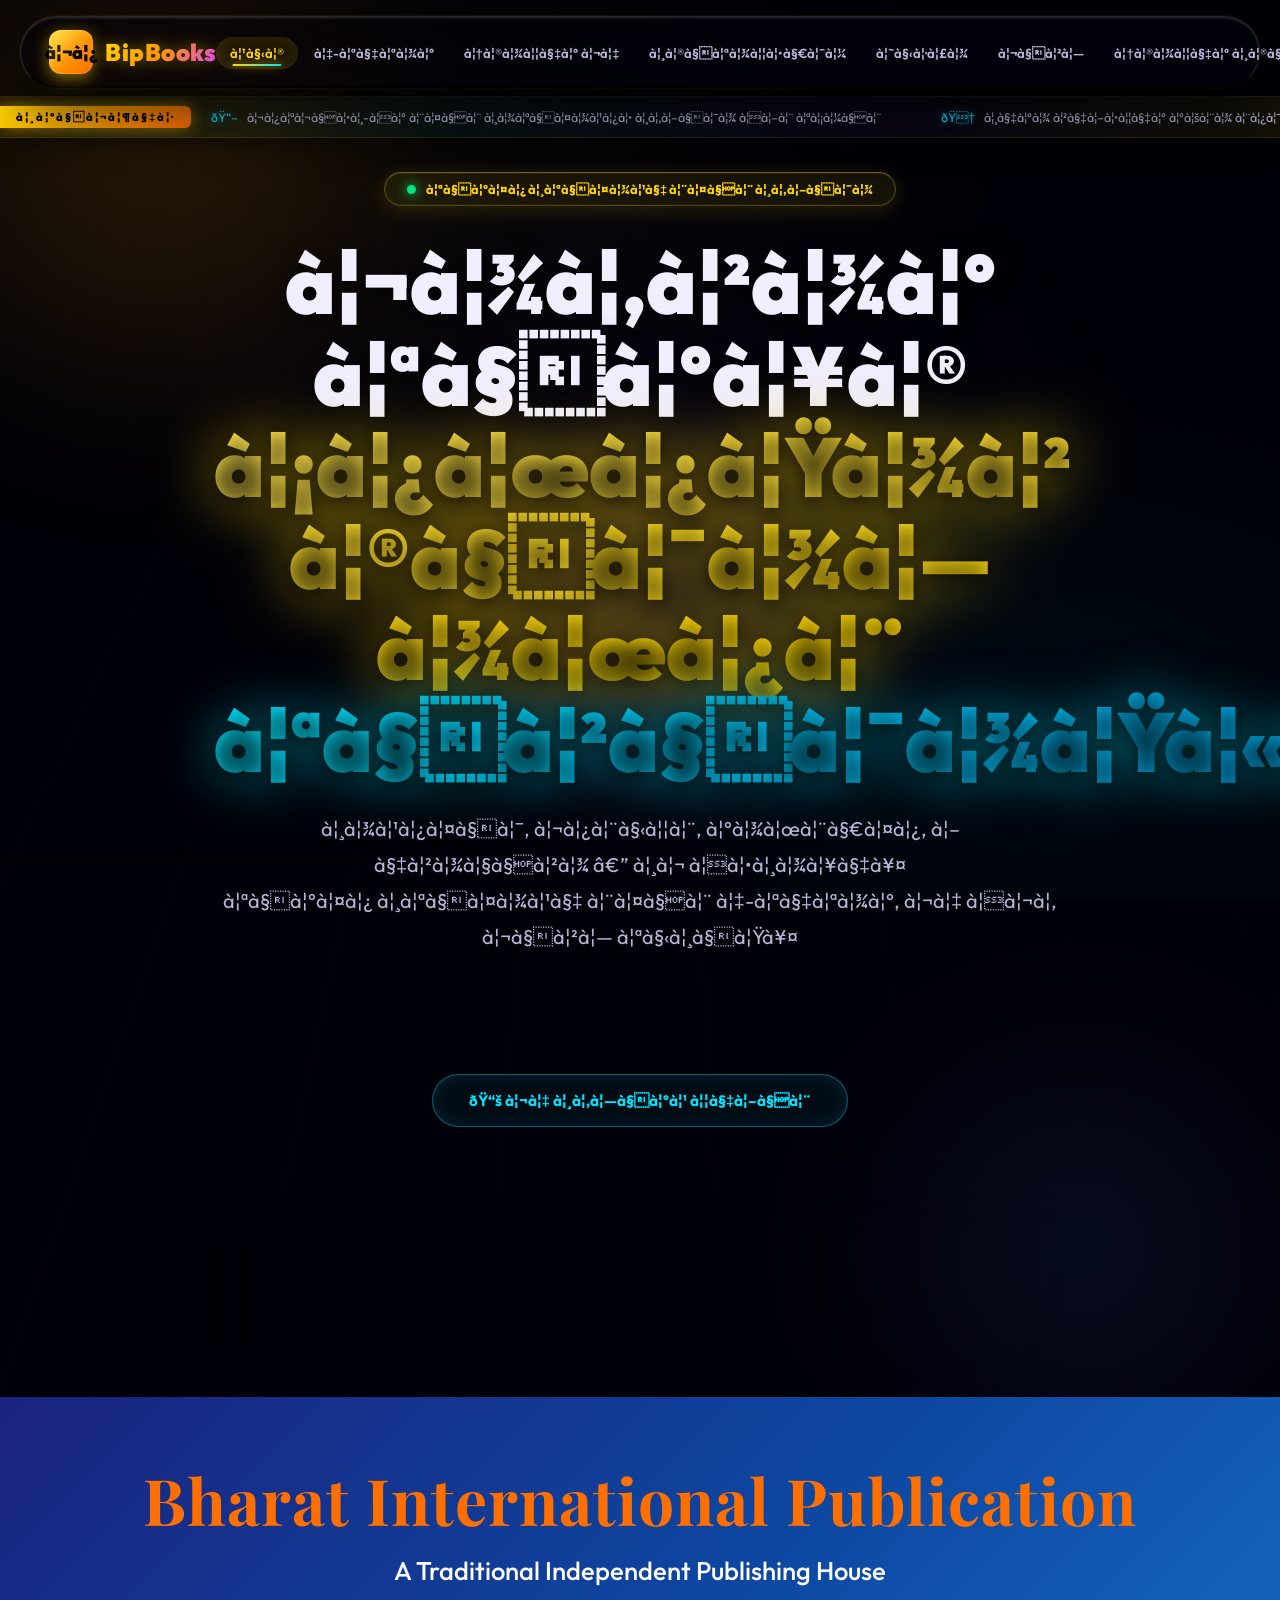
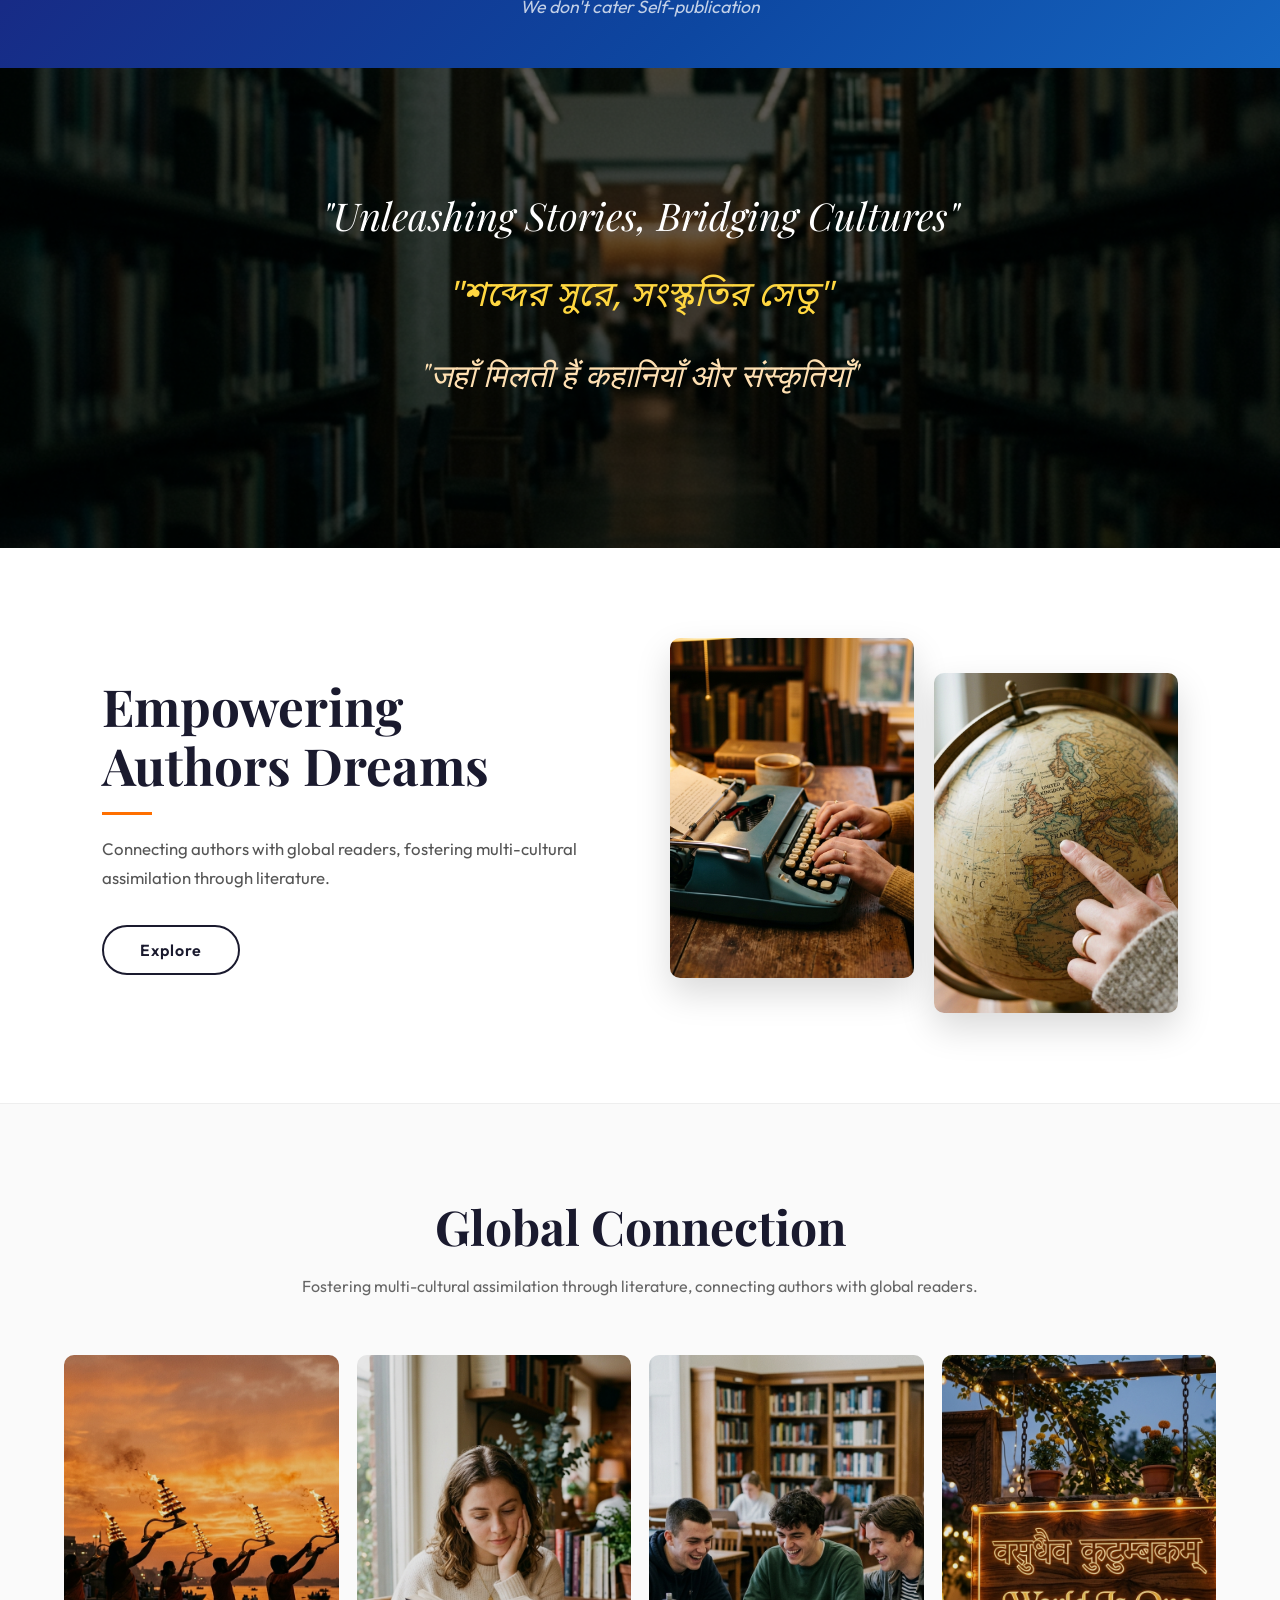
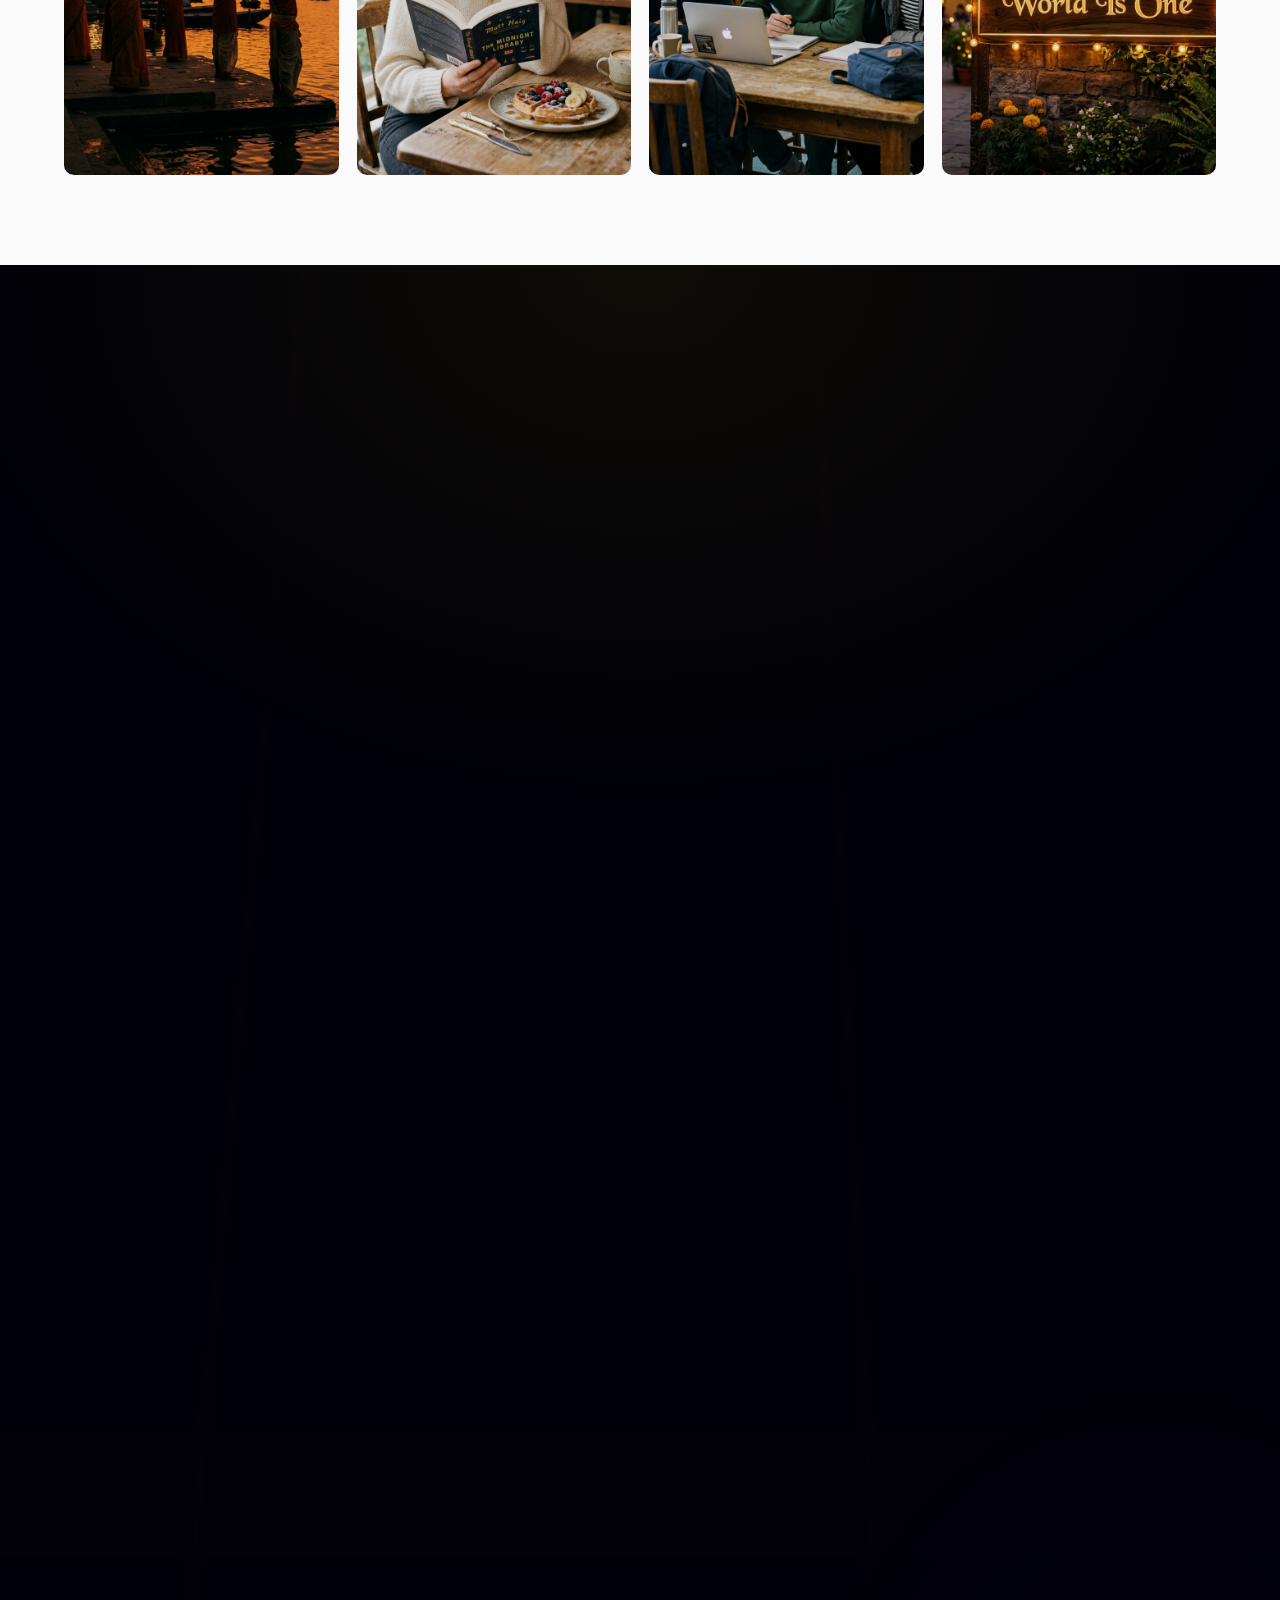
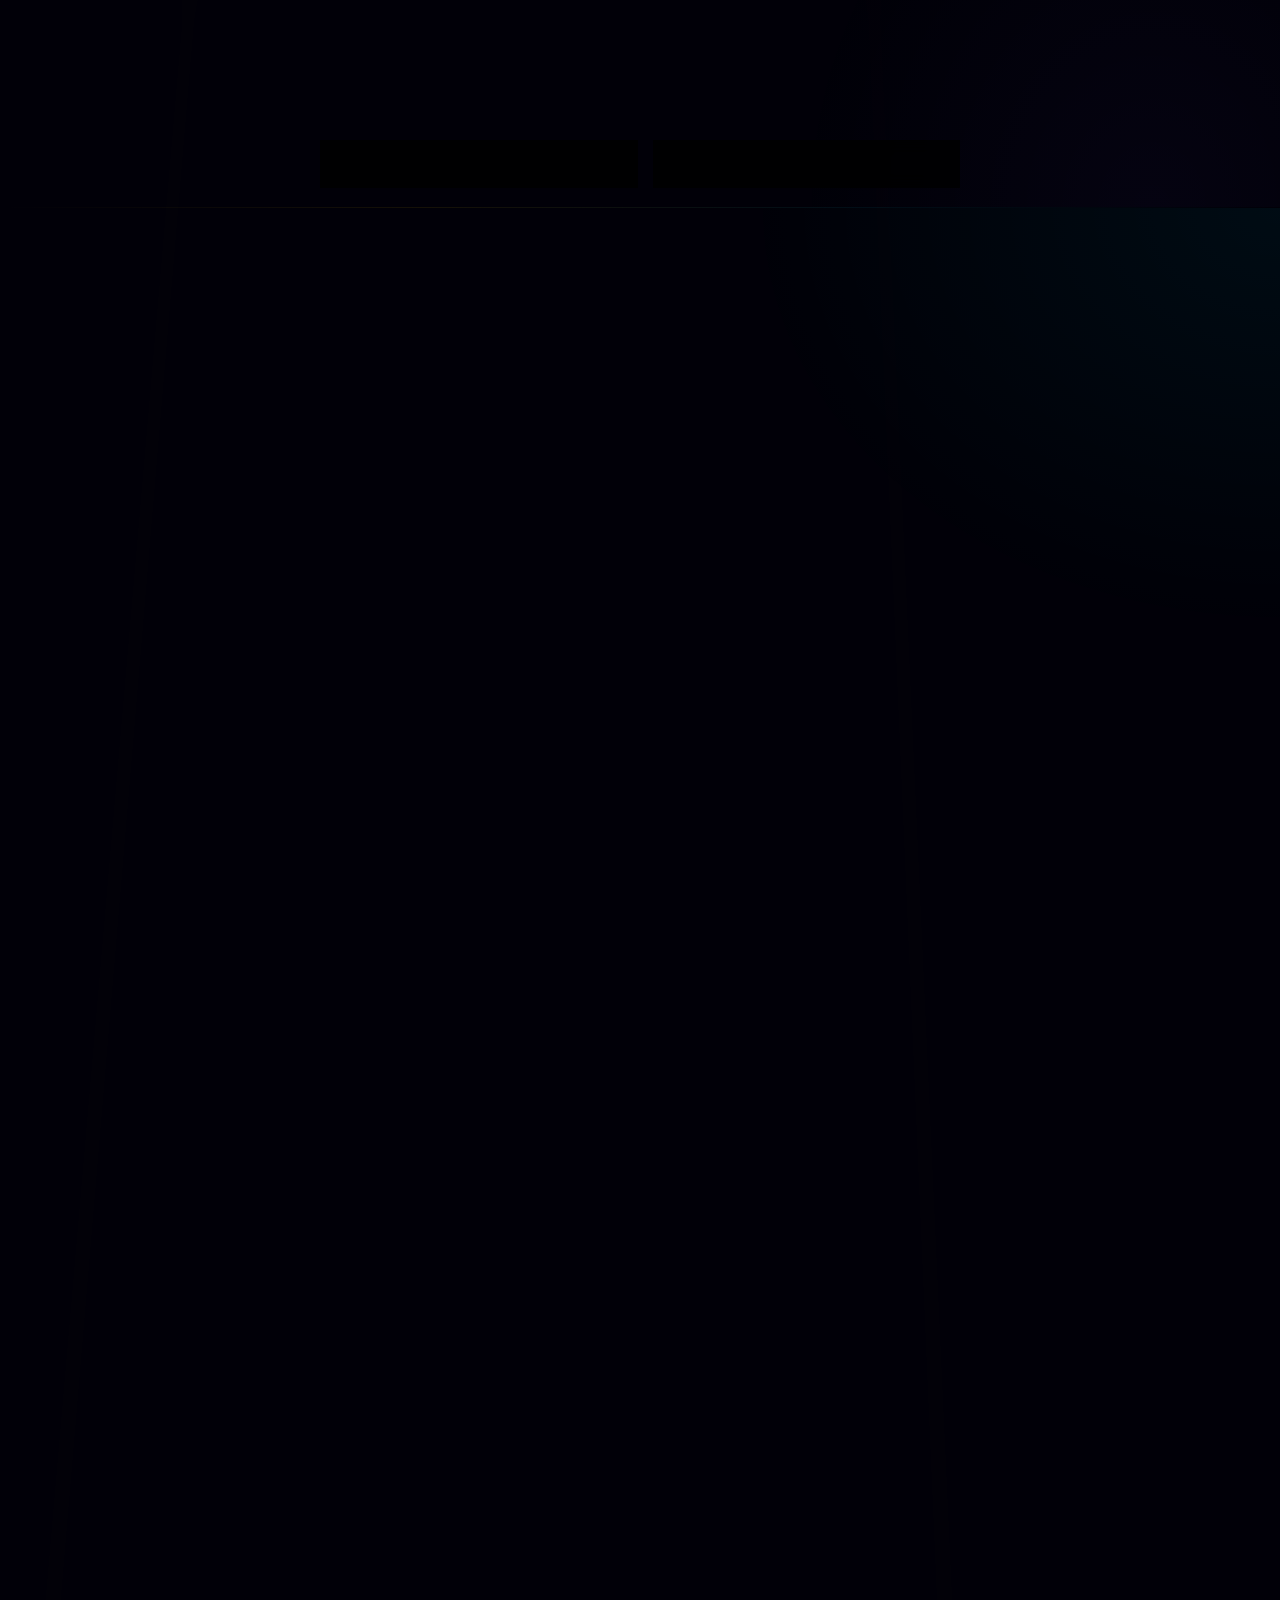
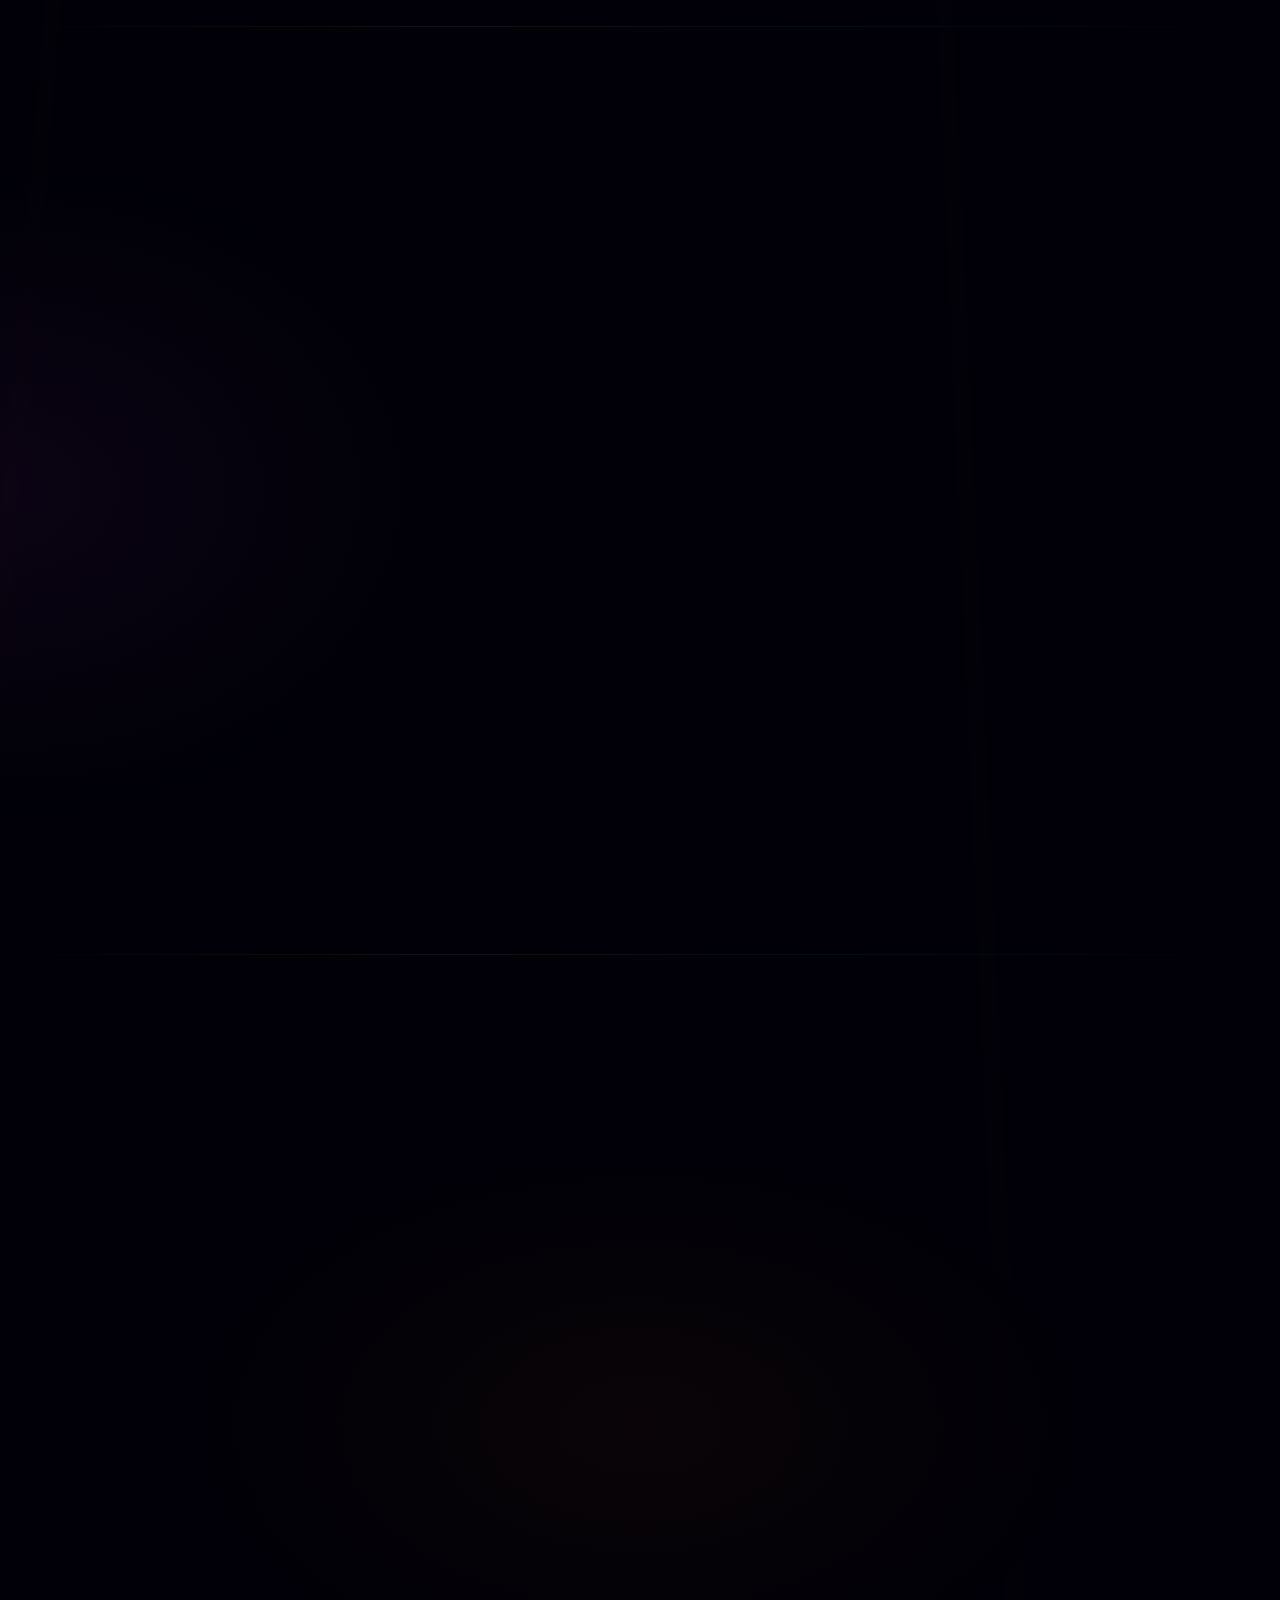
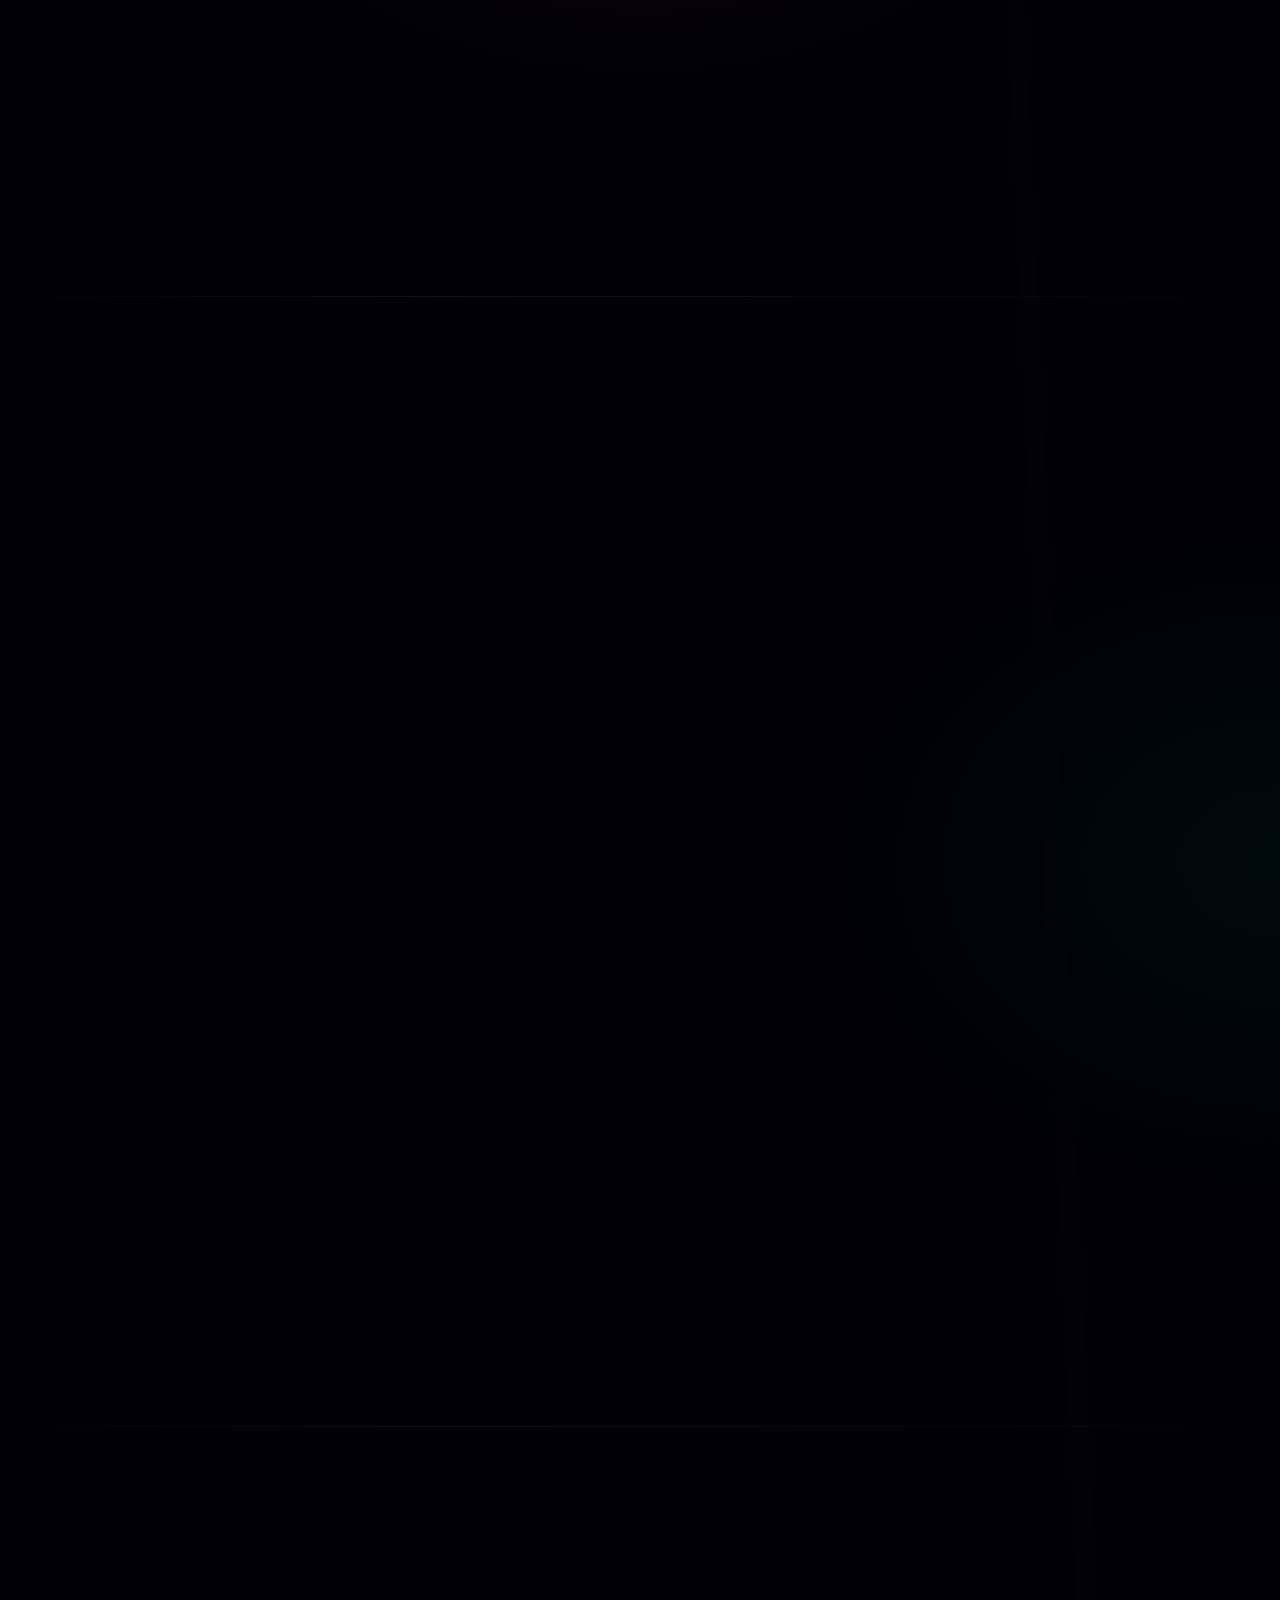
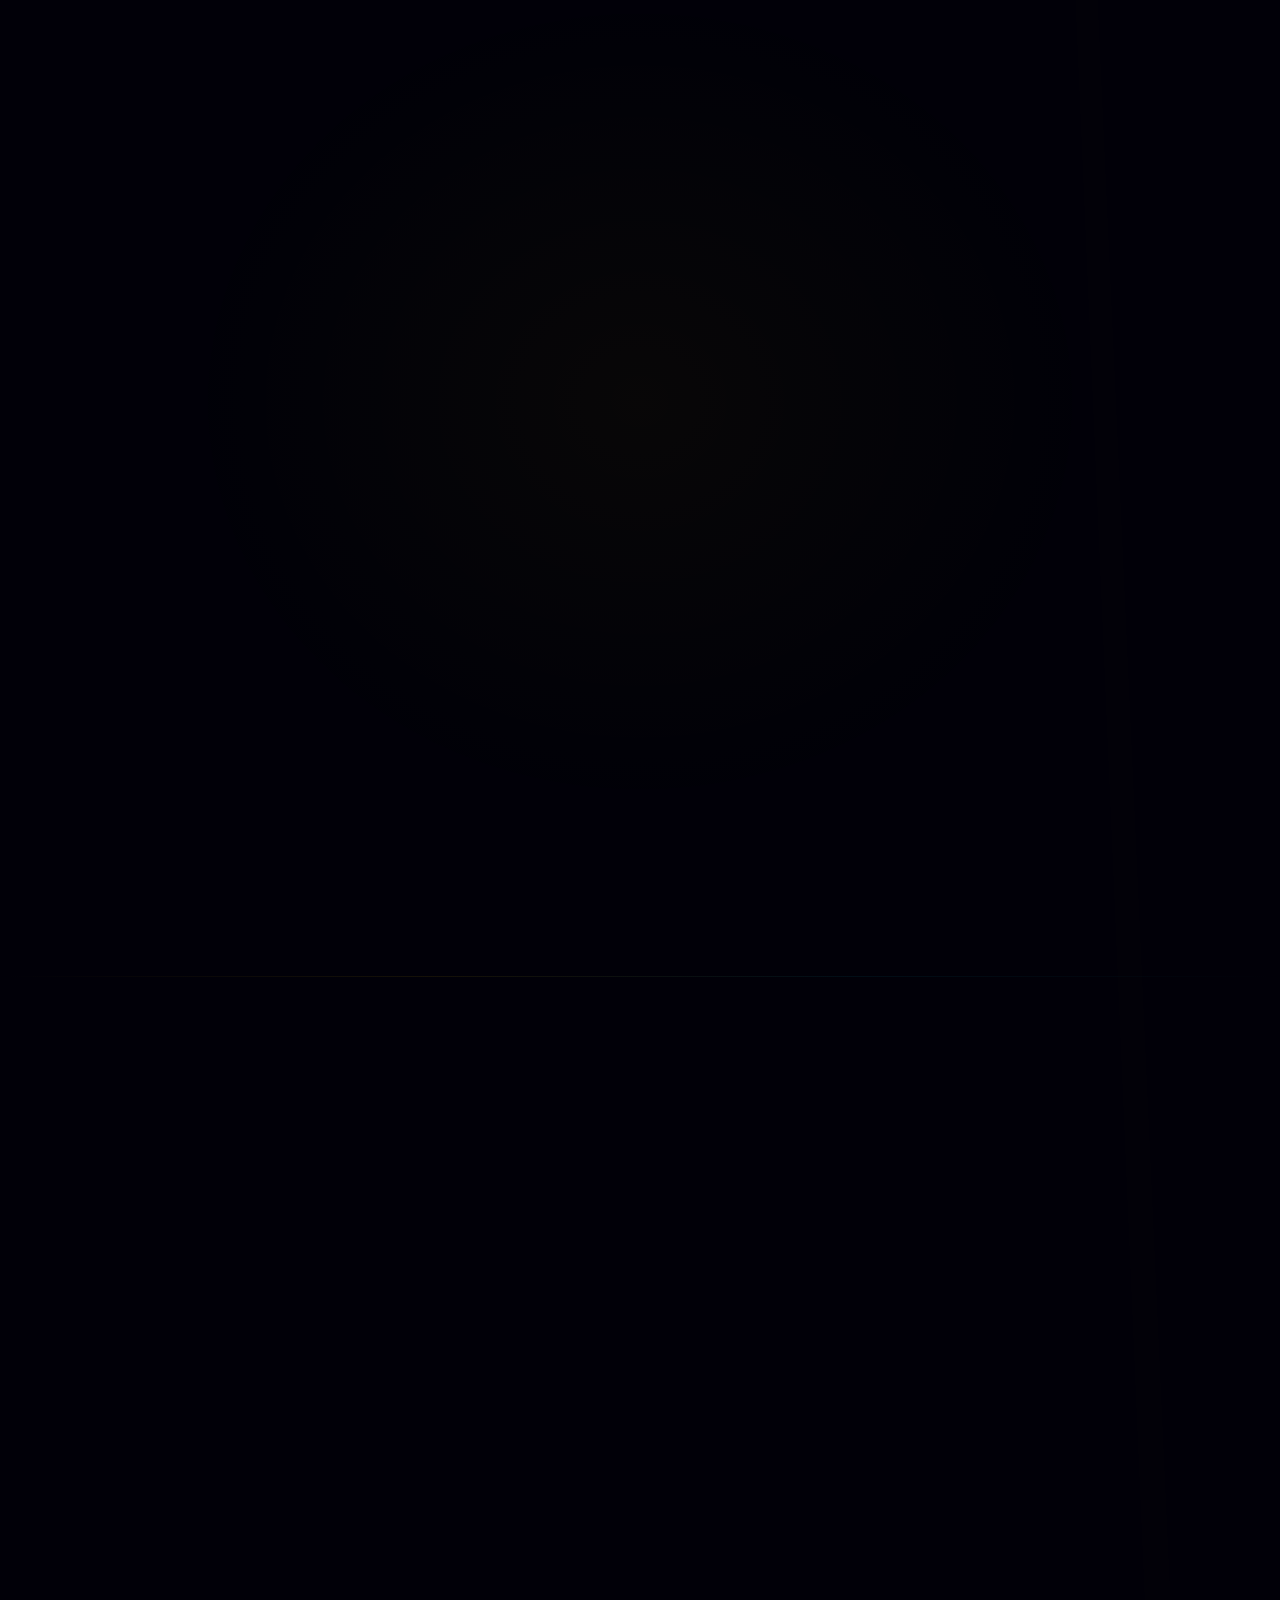
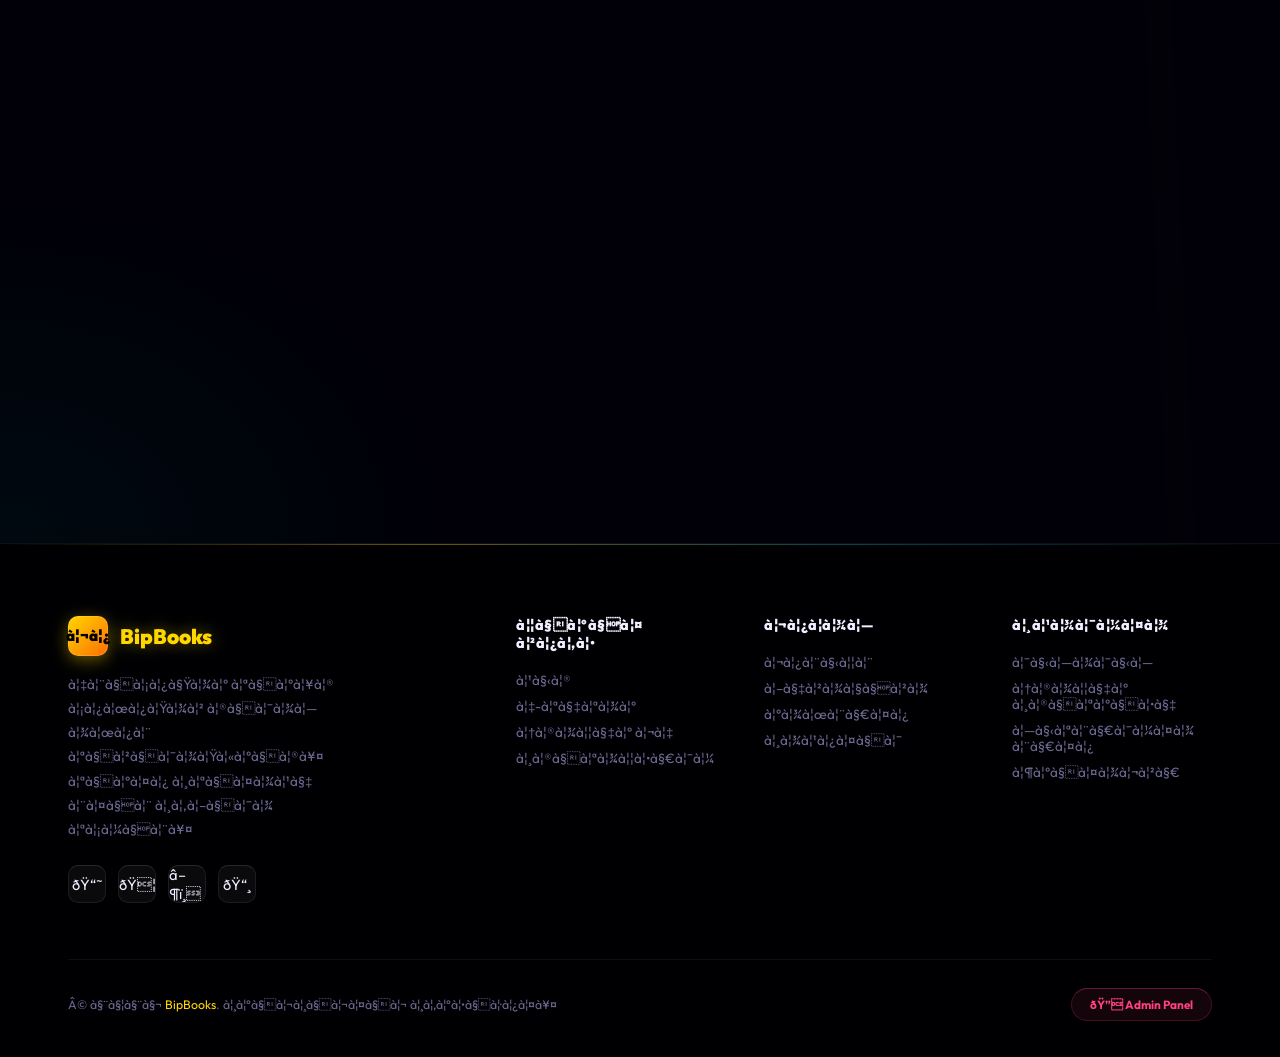
==== commit 2cc4fab5: "Add BIP home sections: Publisher Banner, Quotes, Empowering, Global Connection" ====
--- a/index.html
+++ b/index.html
@@ -3,36 +3,37 @@
 <head>
   <meta charset="UTF-8" />
   <meta name="viewport" content="width=device-width, initial-scale=1.0" />
-  <title>BipBooks — বিপবুকস | বাংলার ডিজিটাল ম্যাগাজিন</title>
-  <meta name="description" content="বিপবুকস — ইন্ডিয়ার প্রথম ডিজিটাল ই-পেপার ম্যাগাজিন। প্রতি সপ্তাহে নতুন সংখ্যা পড়ুন, বই সংগ্রহ করুন।" />
+  <title>BipBooks â€” à¦¬à¦¿à¦ªà¦¬à§à¦•à¦¸ | à¦¬à¦¾à¦‚à¦²à¦¾à¦° à¦¡à¦¿à¦œà¦¿à¦Ÿà¦¾à¦² à¦®à§à¦¯à¦¾à¦—à¦¾à¦œà¦¿à¦¨</title>
+  <meta name="description" content="à¦¬à¦¿à¦ªà¦¬à§à¦•à¦¸ â€” à¦‡à¦¨à§à¦¡à¦¿à§Ÿà¦¾à¦° à¦ªà§à¦°à¦¥à¦® à¦¡à¦¿à¦œà¦¿à¦Ÿà¦¾à¦² à¦‡-à¦ªà§‡à¦ªà¦¾à¦° à¦®à§à¦¯à¦¾à¦—à¦¾à¦œà¦¿à¦¨à¥¤ à¦ªà§à¦°à¦¤à¦¿ à¦¸à¦ªà§à¦¤à¦¾à¦¹à§‡ à¦¨à¦¤à§à¦¨ à¦¸à¦‚à¦–à§à¦¯à¦¾ à¦ªà¦¡à¦¼à§à¦¨, à¦¬à¦‡ à¦¸à¦‚à¦—à§à¦°à¦¹ à¦•à¦°à§à¦¨à¥¤" />
   <meta name="theme-color" content="#010008" />
-  <link rel="icon" href="data:image/svg+xml,<svg xmlns='http://www.w3.org/2000/svg' viewBox='0 0 100 100'><text y='.9em' font-size='90'>📚</text></svg>" />
+  <link rel="icon" href="data:image/svg+xml,<svg xmlns='http://www.w3.org/2000/svg' viewBox='0 0 100 100'><text y='.9em' font-size='90'>ðŸ“š</text></svg>" />
   <link rel="preconnect" href="https://fonts.googleapis.com" />
   <link rel="preconnect" href="https://fonts.gstatic.com" crossorigin />
   <link href="https://fonts.googleapis.com/css2?family=Outfit:wght@300;400;500;600;700;800;900&family=Noto+Sans+Bengali:wght@300;400;500;600;700;800&display=swap" rel="stylesheet" />
   <link rel="stylesheet" href="css/style.css" />
   <link rel="stylesheet" href="css/epaper.css" />
+  <link rel="stylesheet" href="css/bip-home.css" />
 </head>
 <body>
   <!-- Particle Background -->
   <canvas id="particle-canvas"></canvas>
 
-  <!-- ─── FLOATING NAVBAR ──────────────────────────────── -->
+  <!-- â”€â”€â”€ FLOATING NAVBAR â”€â”€â”€â”€â”€â”€â”€â”€â”€â”€â”€â”€â”€â”€â”€â”€â”€â”€â”€â”€â”€â”€â”€â”€â”€â”€â”€â”€â”€â”€â”€â”€ -->
   <nav class="navbar" id="navbar" role="navigation" aria-label="Main navigation">
     <a class="nav-logo" href="#home" aria-label="BipBooks Home">
-      <div class="nav-logo-icon">বি</div>
+      <div class="nav-logo-icon">à¦¬à¦¿</div>
       <span class="nav-logo-text">BipBooks</span>
     </a>
 
     <ul class="nav-links" role="list">
-      <li><a href="#home"           class="active" id="nav-home">হোম</a></li>
-      <li><a href="#epaper-section"             id="nav-epaper">ই-পেপার</a></li>
-      <li><a href="#our-books"      id="nav-books">আমাদের বই</a></li>
-      <li><a href="#editorial-desks" id="nav-editorial">সম্পাদকীয়</a></li>
-      <li><a href="#announcements"  id="nav-announce">ঘোষণা</a></li>
-      <li><a href="#blogs"          id="nav-blogs">ব্লগ</a></li>
-      <li><a href="#about"          id="nav-about">আমাদের সম্পর্কে</a></li>
-      <li><a href="#contact"        id="nav-contact">যোগাযোগ</a></li>
+      <li><a href="#home"           class="active" id="nav-home">à¦¹à§‹à¦®</a></li>
+      <li><a href="#epaper-section"             id="nav-epaper">à¦‡-à¦ªà§‡à¦ªà¦¾à¦°</a></li>
+      <li><a href="#our-books"      id="nav-books">à¦†à¦®à¦¾à¦¦à§‡à¦° à¦¬à¦‡</a></li>
+      <li><a href="#editorial-desks" id="nav-editorial">à¦¸à¦®à§à¦ªà¦¾à¦¦à¦•à§€à¦¯à¦¼</a></li>
+      <li><a href="#announcements"  id="nav-announce">à¦˜à§‹à¦·à¦£à¦¾</a></li>
+      <li><a href="#blogs"          id="nav-blogs">à¦¬à§à¦²à¦—</a></li>
+      <li><a href="#about"          id="nav-about">à¦†à¦®à¦¾à¦¦à§‡à¦° à¦¸à¦®à§à¦ªà¦°à§à¦•à§‡</a></li>
+      <li><a href="#contact"        id="nav-contact">à¦¯à§‹à¦—à¦¾à¦¯à§‹à¦—</a></li>
     </ul>
 
     <div class="nav-actions">
@@ -40,15 +41,15 @@
         <span class="clock-time" id="clock-time">00:00:00</span>
         <span class="clock-date" id="clock-date">Jan 01, 2026</span>
       </div>
-      <button class="btn-login" id="user-login-btn">লগইন</button>
+      <button class="btn-login" id="user-login-btn">à¦²à¦—à¦‡à¦¨</button>
       <div class="user-profile" id="user-profile-btn" style="display:none;">
         <img src="" alt="Profile" id="user-profile-img">
         <div class="user-dropdown">
-          <a href="dashboard.html" id="user-dashboard-link" class="dropdown-link">ড্যাশবোর্ড</a>
-          <button id="user-logout-btn">লগআউট</button>
-        </div>
-      </div>
-      <a href="#epaper-section" class="btn-epaper" id="btn-read-epaper">📰 ই-পেপার পড়ুন</a>
+          <a href="dashboard.html" id="user-dashboard-link" class="dropdown-link">à¦¡à§à¦¯à¦¾à¦¶à¦¬à§‹à¦°à§à¦¡</a>
+          <button id="user-logout-btn">à¦²à¦—à¦†à¦‰à¦Ÿ</button>
+        </div>
+      </div>
+      <a href="#epaper-section" class="btn-epaper" id="btn-read-epaper">ðŸ“° à¦‡-à¦ªà§‡à¦ªà¦¾à¦° à¦ªà¦¡à¦¼à§à¦¨</a>
     </div>
 
     <button class="nav-hamburger" id="nav-hamburger" aria-label="Open menu" aria-expanded="false">
@@ -58,41 +59,41 @@
 
   <!-- Mobile Nav -->
   <div class="nav-mobile" id="nav-mobile" role="dialog" aria-label="Mobile navigation">
-    <a href="#home"            id="mnav-home">🏠 হোম</a>
-    <a href="#epaper-section"              id="mnav-epaper">📰 ই-পেপার</a>
-    <a href="#our-books"       id="mnav-books">📚 আমাদের বই</a>
-    <a href="#editorial-desks" id="mnav-editorial">✍️ সম্পাদকীয়</a>
-    <a href="#announcements"   id="mnav-announce">📢 ঘোষণা ও ইভেন্ট</a>
-    <a href="#blogs"           id="mnav-blogs">📝 ব্লগ</a>
-    <a href="#about"           id="mnav-about">ℹ️ আমাদের সম্পর্কে</a>
-    <a href="#contact"         id="mnav-contact">📞 যোগাযোগ</a>
+    <a href="#home"            id="mnav-home">ðŸ  à¦¹à§‹à¦®</a>
+    <a href="#epaper-section"              id="mnav-epaper">ðŸ“° à¦‡-à¦ªà§‡à¦ªà¦¾à¦°</a>
+    <a href="#our-books"       id="mnav-books">ðŸ“š à¦†à¦®à¦¾à¦¦à§‡à¦° à¦¬à¦‡</a>
+    <a href="#editorial-desks" id="mnav-editorial">âœï¸ à¦¸à¦®à§à¦ªà¦¾à¦¦à¦•à§€à¦¯à¦¼</a>
+    <a href="#announcements"   id="mnav-announce">ðŸ“¢ à¦˜à§‹à¦·à¦£à¦¾ à¦“ à¦‡à¦­à§‡à¦¨à§à¦Ÿ</a>
+    <a href="#blogs"           id="mnav-blogs">ðŸ“ à¦¬à§à¦²à¦—</a>
+    <a href="#about"           id="mnav-about">â„¹ï¸ à¦†à¦®à¦¾à¦¦à§‡à¦° à¦¸à¦®à§à¦ªà¦°à§à¦•à§‡</a>
+    <a href="#contact"         id="mnav-contact">ðŸ“ž à¦¯à§‹à¦—à¦¾à¦¯à§‹à¦—</a>
   </div>
 
-  <!-- ─── TICKER BAR ───────────────────────────────────── -->
+  <!-- â”€â”€â”€ TICKER BAR â”€â”€â”€â”€â”€â”€â”€â”€â”€â”€â”€â”€â”€â”€â”€â”€â”€â”€â”€â”€â”€â”€â”€â”€â”€â”€â”€â”€â”€â”€â”€â”€â”€â”€â”€â”€â”€ -->
   <div class="ticker-bar" id="ticker-bar" aria-label="Breaking news ticker">
-    <div class="ticker-label">সর্বশেষ</div>
+    <div class="ticker-label">à¦¸à¦°à§à¦¬à¦¶à§‡à¦·</div>
     <div class="ticker-track" id="ticker-track">
-      <span class="ticker-item"><span>📖</span> বিপবুকস-এর নতুন সাপ্তাহিক সংখ্যা এখন পড়ুন</span>
-      <span class="ticker-item"><span>🏆</span> সেরা লেখকদের রচনা নিয়ে বিশেষ সংখ্যা প্রকাশিত হলো</span>
-      <span class="ticker-item"><span>📚</span> নতুন বই সংযোজন — এই সপ্তাহে ৫টি নতুন বই</span>
-      <span class="ticker-item"><span>🎭</span> সাংস্কৃতিক উৎসব ২০২৬ — নিবন্ধন চলছে</span>
-      <span class="ticker-item"><span>✍️</span> লেখা পাঠান — সেরা লেখা প্রকাশিত হবে</span>
-      <span class="ticker-item"><span>🌟</span> পাঠক পুরস্কার ২০২৬ — মনোনয়ন গ্রহণ শুরু</span>
+      <span class="ticker-item"><span>ðŸ“–</span> à¦¬à¦¿à¦ªà¦¬à§à¦•à¦¸-à¦à¦° à¦¨à¦¤à§à¦¨ à¦¸à¦¾à¦ªà§à¦¤à¦¾à¦¹à¦¿à¦• à¦¸à¦‚à¦–à§à¦¯à¦¾ à¦à¦–à¦¨ à¦ªà¦¡à¦¼à§à¦¨</span>
+      <span class="ticker-item"><span>ðŸ†</span> à¦¸à§‡à¦°à¦¾ à¦²à§‡à¦–à¦•à¦¦à§‡à¦° à¦°à¦šà¦¨à¦¾ à¦¨à¦¿à¦¯à¦¼à§‡ à¦¬à¦¿à¦¶à§‡à¦· à¦¸à¦‚à¦–à§à¦¯à¦¾ à¦ªà§à¦°à¦•à¦¾à¦¶à¦¿à¦¤ à¦¹à¦²à§‹</span>
+      <span class="ticker-item"><span>ðŸ“š</span> à¦¨à¦¤à§à¦¨ à¦¬à¦‡ à¦¸à¦‚à¦¯à§‹à¦œà¦¨ â€” à¦à¦‡ à¦¸à¦ªà§à¦¤à¦¾à¦¹à§‡ à§«à¦Ÿà¦¿ à¦¨à¦¤à§à¦¨ à¦¬à¦‡</span>
+      <span class="ticker-item"><span>ðŸŽ­</span> à¦¸à¦¾à¦‚à¦¸à§à¦•à§ƒà¦¤à¦¿à¦• à¦‰à§Žà¦¸à¦¬ à§¨à§¦à§¨à§¬ â€” à¦¨à¦¿à¦¬à¦¨à§à¦§à¦¨ à¦šà¦²à¦›à§‡</span>
+      <span class="ticker-item"><span>âœï¸</span> à¦²à§‡à¦–à¦¾ à¦ªà¦¾à¦ à¦¾à¦¨ â€” à¦¸à§‡à¦°à¦¾ à¦²à§‡à¦–à¦¾ à¦ªà§à¦°à¦•à¦¾à¦¶à¦¿à¦¤ à¦¹à¦¬à§‡</span>
+      <span class="ticker-item"><span>ðŸŒŸ</span> à¦ªà¦¾à¦ à¦• à¦ªà§à¦°à¦¸à§à¦•à¦¾à¦° à§¨à§¦à§¨à§¬ â€” à¦®à¦¨à§‹à¦¨à¦¯à¦¼à¦¨ à¦—à§à¦°à¦¹à¦£ à¦¶à§à¦°à§</span>
       <!-- Duplicate for seamless loop -->
-      <span class="ticker-item"><span>📖</span> বিপবুকস-এর নতুন সাপ্তাহিক সংখ্যা এখন পড়ুন</span>
-      <span class="ticker-item"><span>🏆</span> সেরা লেখকদের রচনা নিয়ে বিশেষ সংখ্যা প্রকাশিত হলো</span>
-      <span class="ticker-item"><span>📚</span> নতুন বই সংযোজন — এই সপ্তাহে ৫টি নতুন বই</span>
-      <span class="ticker-item"><span>🎭</span> সাংস্কৃতিক উৎসব ২০২৬ — নিবন্ধন চলছে</span>
-      <span class="ticker-item"><span>✍️</span> লেখা পাঠান — সেরা লেখা প্রকাশিত হবে</span>
-      <span class="ticker-item"><span>🌟</span> পাঠক পুরস্কার ২০২৬ — মনোনয়ন গ্রহণ শুরু</span>
+      <span class="ticker-item"><span>ðŸ“–</span> à¦¬à¦¿à¦ªà¦¬à§à¦•à¦¸-à¦à¦° à¦¨à¦¤à§à¦¨ à¦¸à¦¾à¦ªà§à¦¤à¦¾à¦¹à¦¿à¦• à¦¸à¦‚à¦–à§à¦¯à¦¾ à¦à¦–à¦¨ à¦ªà¦¡à¦¼à§à¦¨</span>
+      <span class="ticker-item"><span>ðŸ†</span> à¦¸à§‡à¦°à¦¾ à¦²à§‡à¦–à¦•à¦¦à§‡à¦° à¦°à¦šà¦¨à¦¾ à¦¨à¦¿à¦¯à¦¼à§‡ à¦¬à¦¿à¦¶à§‡à¦· à¦¸à¦‚à¦–à§à¦¯à¦¾ à¦ªà§à¦°à¦•à¦¾à¦¶à¦¿à¦¤ à¦¹à¦²à§‹</span>
+      <span class="ticker-item"><span>ðŸ“š</span> à¦¨à¦¤à§à¦¨ à¦¬à¦‡ à¦¸à¦‚à¦¯à§‹à¦œà¦¨ â€” à¦à¦‡ à¦¸à¦ªà§à¦¤à¦¾à¦¹à§‡ à§«à¦Ÿà¦¿ à¦¨à¦¤à§à¦¨ à¦¬à¦‡</span>
+      <span class="ticker-item"><span>ðŸŽ­</span> à¦¸à¦¾à¦‚à¦¸à§à¦•à§ƒà¦¤à¦¿à¦• à¦‰à§Žà¦¸à¦¬ à§¨à§¦à§¨à§¬ â€” à¦¨à¦¿à¦¬à¦¨à§à¦§à¦¨ à¦šà¦²à¦›à§‡</span>
+      <span class="ticker-item"><span>âœï¸</span> à¦²à§‡à¦–à¦¾ à¦ªà¦¾à¦ à¦¾à¦¨ â€” à¦¸à§‡à¦°à¦¾ à¦²à§‡à¦–à¦¾ à¦ªà§à¦°à¦•à¦¾à¦¶à¦¿à¦¤ à¦¹à¦¬à§‡</span>
+      <span class="ticker-item"><span>ðŸŒŸ</span> à¦ªà¦¾à¦ à¦• à¦ªà§à¦°à¦¸à§à¦•à¦¾à¦° à§¨à§¦à§¨à§¬ â€” à¦®à¦¨à§‹à¦¨à¦¯à¦¼à¦¨ à¦—à§à¦°à¦¹à¦£ à¦¶à§à¦°à§</span>
     </div>
   </div>
 
   <div class="page-wrapper">
 
-    <!-- ═══════════════════════════════════════════════════
+    <!-- â•â•â•â•â•â•â•â•â•â•â•â•â•â•â•â•â•â•â•â•â•â•â•â•â•â•â•â•â•â•â•â•â•â•â•â•â•â•â•â•â•â•â•â•â•â•â•â•â•â•â•
          HOME / HERO SECTION
-    ═══════════════════════════════════════════════════ -->
+    â•â•â•â•â•â•â•â•â•â•â•â•â•â•â•â•â•â•â•â•â•â•â•â•â•â•â•â•â•â•â•â•â•â•â•â•â•â•â•â•â•â•â•â•â•â•â•â•â•â•â• -->
     <section id="home" aria-label="Hero section">
       <div class="hero-glow-orb orb-1"></div>
       <div class="hero-glow-orb orb-2"></div>
@@ -101,57 +102,92 @@
       <div class="hero-content">
         <div class="hero-badge">
           <span class="dot"></span>
-          প্রতি সপ্তাহে নতুন সংখ্যা
+          à¦ªà§à¦°à¦¤à¦¿ à¦¸à¦ªà§à¦¤à¦¾à¦¹à§‡ à¦¨à¦¤à§à¦¨ à¦¸à¦‚à¦–à§à¦¯à¦¾
         </div>
 
         <h1 class="hero-title">
-          বাংলার প্রথম<br>
-          <span class="glow-gold">ডিজিটাল ম্যাগাজিন</span><br>
-          <span class="glow-cyan">প্ল্যাটফর্ম</span>
+          à¦¬à¦¾à¦‚à¦²à¦¾à¦° à¦ªà§à¦°à¦¥à¦®<br>
+          <span class="glow-gold">à¦¡à¦¿à¦œà¦¿à¦Ÿà¦¾à¦² à¦®à§à¦¯à¦¾à¦—à¦¾à¦œà¦¿à¦¨</span><br>
+          <span class="glow-cyan">à¦ªà§à¦²à§à¦¯à¦¾à¦Ÿà¦«à¦°à§à¦®</span>
         </h1>
 
         <p class="hero-subtitle">
-          সাহিত্য, বিনোদন, রাজনীতি, খেলাধুলা — সব একসাথে।<br>
-          প্রতি সপ্তাহে নতুন ই-পেপার, বই এবং ব্লগ পোস্ট।
+          à¦¸à¦¾à¦¹à¦¿à¦¤à§à¦¯, à¦¬à¦¿à¦¨à§‹à¦¦à¦¨, à¦°à¦¾à¦œà¦¨à§€à¦¤à¦¿, à¦–à§‡à¦²à¦¾à¦§à§à¦²à¦¾ â€” à¦¸à¦¬ à¦à¦•à¦¸à¦¾à¦¥à§‡à¥¤<br>
+          à¦ªà§à¦°à¦¤à¦¿ à¦¸à¦ªà§à¦¤à¦¾à¦¹à§‡ à¦¨à¦¤à§à¦¨ à¦‡-à¦ªà§‡à¦ªà¦¾à¦°, à¦¬à¦‡ à¦à¦¬à¦‚ à¦¬à§à¦²à¦— à¦ªà§‹à¦¸à§à¦Ÿà¥¤
         </p>
 
         <div class="hero-actions">
-          <a href="#epaper-section" class="btn-primary" id="hero-read-btn">📰 এই সপ্তাহের ম্যাগাজিন পড়ুন</a>
-          <a href="#our-books" class="btn-secondary" id="hero-books-btn">📚 বই সংগ্রহ দেখুন</a>
+          <a href="#epaper-section" class="btn-primary" id="hero-read-btn">ðŸ“° à¦à¦‡ à¦¸à¦ªà§à¦¤à¦¾à¦¹à§‡à¦° à¦®à§à¦¯à¦¾à¦—à¦¾à¦œà¦¿à¦¨ à¦ªà¦¡à¦¼à§à¦¨</a>
+          <a href="#our-books" class="btn-secondary" id="hero-books-btn">ðŸ“š à¦¬à¦‡ à¦¸à¦‚à¦—à§à¦°à¦¹ à¦¦à§‡à¦–à§à¦¨</a>
         </div>
 
         <div class="hero-stats" role="region" aria-label="Statistics">
           <div class="stat-item">
-            <span class="stat-num" id="stat-issues">৫০+</span>
-            <span class="stat-label">সাপ্তাহিক সংখ্যা</span>
+            <span class="stat-num" id="stat-issues">à§«à§¦+</span>
+            <span class="stat-label">à¦¸à¦¾à¦ªà§à¦¤à¦¾à¦¹à¦¿à¦• à¦¸à¦‚à¦–à§à¦¯à¦¾</span>
           </div>
           <div class="stat-item">
-            <span class="stat-num" id="stat-books">১২০+</span>
-            <span class="stat-label">বই সংগ্রহ</span>
+            <span class="stat-num" id="stat-books">à§§à§¨à§¦+</span>
+            <span class="stat-label">à¦¬à¦‡ à¦¸à¦‚à¦—à§à¦°à¦¹</span>
           </div>
           <div class="stat-item">
-            <span class="stat-num" id="stat-readers">১০,০০০+</span>
-            <span class="stat-label">পাঠক</span>
+            <span class="stat-num" id="stat-readers">à§§à§¦,à§¦à§¦à§¦+</span>
+            <span class="stat-label">à¦ªà¦¾à¦ à¦•</span>
           </div>
           <div class="stat-item">
-            <span class="stat-num">৭ দিন</span>
-            <span class="stat-label">প্রতি সপ্তাহে আপডেট</span>
-          </div>
-        </div>
+            <span class="stat-num">à§­ à¦¦à¦¿à¦¨</span>
+            <span class="stat-label">à¦ªà§à¦°à¦¤à¦¿ à¦¸à¦ªà§à¦¤à¦¾à¦¹à§‡ à¦†à¦ªà¦¡à§‡à¦Ÿ</span>
+          </div>
+        </div>
+      </div>
+    </section>
+    <!-- BIP HOME SECTIONS -->
+    <section class="bip-pub-banner">
+      <h1 class="bip-pub-name">Bharat International Publication</h1>
+      <p class="bip-pub-tagline">A Traditional Independent Publishing House</p>
+      <p class="bip-pub-sub">We don't cater Self-publication</p>
+    </section>
+    <section class="bip-quotes-hero">
+      <div class="bip-quotes-overlay"></div>
+      <div class="bip-quotes-content">
+        <h2 class="bip-quote en">"Unleashing Stories, Bridging Cultures"</h2>
+        <h2 class="bip-quote bn">"শব্দের সুরে, সংস্কৃতির সেতু"</h2>
+        <h2 class="bip-quote hi">"जहाँ मिलती हैं कहानियाँ और संस्कृतियाँ"</h2>
+      </div>
+    </section>
+    <section class="bip-empowering">
+      <div class="bip-empowering-text">
+        <h2>Empowering<br>Authors Dreams</h2>
+        <p>Connecting authors with global readers, fostering multi-cultural assimilation through literature.</p>
+        <button class="bip-btn-explore" onclick="document.getElementById('our-books').scrollIntoView({behavior:'smooth'})">Explore</button>
+      </div>
+      <div class="bip-empowering-imgs">
+        <img src="assets/typewriter.png" alt="Typewriter">
+        <img src="assets/globe.png" alt="Globe">
+      </div>
+    </section>
+    <section class="bip-global">
+      <h2 class="bip-global-title">Global Connection</h2>
+      <p class="bip-global-sub">Fostering multi-cultural assimilation through literature, connecting authors with global readers.</p>
+      <div class="bip-global-grid">
+        <img src="assets/grid_aarti.png" alt="Aarti ceremony">
+        <img src="assets/grid_reading.png" alt="Reading">
+        <img src="assets/grid_laughing.png" alt="Students">
+        <img src="assets/grid_sanskrit.png" alt="Sanskrit">
       </div>
     </section>
 
     <div class="section-sep"></div>
 
-    <!-- ═══════════════════════════════════════════════════
+    <!-- â•â•â•â•â•â•â•â•â•â•â•â•â•â•â•â•â•â•â•â•â•â•â•â•â•â•â•â•â•â•â•â•â•â•â•â•â•â•â•â•â•â•â•â•â•â•â•â•â•â•â•
          ePAPER / MAGAZINE SECTION
-    ═══════════════════════════════════════════════════ -->
+    â•â•â•â•â•â•â•â•â•â•â•â•â•â•â•â•â•â•â•â•â•â•â•â•â•â•â•â•â•â•â•â•â•â•â•â•â•â•â•â•â•â•â•â•â•â•â•â•â•â•â• -->
     <section id="epaper-section" class="section" aria-label="ePaper magazine reader">
       <div class="section-inner">
 
         <div class="section-header reveal">
-          <span class="section-tag tag-gold">সাপ্তাহিক ই-পেপার</span>
-          <h2 class="section-title">এই সপ্তাহের <span style="background:linear-gradient(90deg,var(--neon-gold),var(--neon-orange));-webkit-background-clip:text;background-clip:text;-webkit-text-fill-color:transparent;">ম্যাগাজিন</span></h2>
+          <span class="section-tag tag-gold">à¦¸à¦¾à¦ªà§à¦¤à¦¾à¦¹à¦¿à¦• à¦‡-à¦ªà§‡à¦ªà¦¾à¦°</span>
+          <h2 class="section-title">à¦à¦‡ à¦¸à¦ªà§à¦¤à¦¾à¦¹à§‡à¦° <span style="background:linear-gradient(90deg,var(--neon-gold),var(--neon-orange));-webkit-background-clip:text;background-clip:text;-webkit-text-fill-color:transparent;">à¦®à§à¦¯à¦¾à¦—à¦¾à¦œà¦¿à¦¨</span></h2>
           <div class="glow-divider divider-gold"></div>
         </div>
 
@@ -160,19 +196,19 @@
           <div class="epaper-publish-info">
             <div class="publish-badge" id="publish-badge">
               <span class="live-dot"></span>
-              <span id="publish-status-text">লাইভ পাবলিশড</span>
+              <span id="publish-status-text">à¦²à¦¾à¦‡à¦­ à¦ªà¦¾à¦¬à¦²à¦¿à¦¶à¦¡</span>
             </div>
             <div class="publish-date-text" id="publish-date-text">
-              প্রকাশিত: <span id="pub-date-val">--</span>
+              à¦ªà§à¦°à¦•à¦¾à¦¶à¦¿à¦¤: <span id="pub-date-val">--</span>
             </div>
           </div>
           <div class="epaper-countdown" id="epaper-countdown-wrap">
-            <span class="countdown-label">মেয়াদ শেষ হবে:</span>
+            <span class="countdown-label">à¦®à§‡à¦¯à¦¼à¦¾à¦¦ à¦¶à§‡à¦· à¦¹à¦¬à§‡:</span>
             <div class="countdown-timer">
-              <div class="cd-unit"><span class="cd-num" id="cd-days">--</span><span class="cd-lbl">দিন</span></div>
-              <div class="cd-unit"><span class="cd-num" id="cd-hours">--</span><span class="cd-lbl">ঘন্টা</span></div>
-              <div class="cd-unit"><span class="cd-num" id="cd-mins">--</span><span class="cd-lbl">মিনিট</span></div>
-              <div class="cd-unit"><span class="cd-num" id="cd-secs">--</span><span class="cd-lbl">সেকেন্ড</span></div>
+              <div class="cd-unit"><span class="cd-num" id="cd-days">--</span><span class="cd-lbl">à¦¦à¦¿à¦¨</span></div>
+              <div class="cd-unit"><span class="cd-num" id="cd-hours">--</span><span class="cd-lbl">à¦˜à¦¨à§à¦Ÿà¦¾</span></div>
+              <div class="cd-unit"><span class="cd-num" id="cd-mins">--</span><span class="cd-lbl">à¦®à¦¿à¦¨à¦¿à¦Ÿ</span></div>
+              <div class="cd-unit"><span class="cd-num" id="cd-secs">--</span><span class="cd-lbl">à¦¸à§‡à¦•à§‡à¦¨à§à¦¡</span></div>
             </div>
           </div>
         </div>
@@ -180,15 +216,15 @@
         <!-- Category Slider -->
         <div class="category-slider-wrap reveal">
           <div class="category-slider" id="category-slider" role="tablist" aria-label="Magazine sections">
-            <button class="cat-btn active" data-page="1" role="tab" aria-selected="true" id="cat-all">সব পাতা</button>
-            <button class="cat-btn" data-page="1" role="tab" id="cat-binodon">বিনোদন</button>
-            <button class="cat-btn" data-page="2" role="tab" id="cat-khela">খেলাধুলা</button>
-            <button class="cat-btn" data-page="3" role="tab" id="cat-rajniti">রাজনীতি</button>
-            <button class="cat-btn" data-page="4" role="tab" id="cat-sahitya">সাহিত্য</button>
-            <button class="cat-btn" data-page="5" role="tab" id="cat-bijnan">বিজ্ঞান</button>
-            <button class="cat-btn" data-page="6" role="tab" id="cat-artho">অর্থনীতি</button>
-            <button class="cat-btn" data-page="7" role="tab" id="cat-shasthya">স্বাস্থ্য</button>
-            <button class="cat-btn" data-page="8" role="tab" id="cat-bhromon">ভ্রমণ</button>
+            <button class="cat-btn active" data-page="1" role="tab" aria-selected="true" id="cat-all">à¦¸à¦¬ à¦ªà¦¾à¦¤à¦¾</button>
+            <button class="cat-btn" data-page="1" role="tab" id="cat-binodon">à¦¬à¦¿à¦¨à§‹à¦¦à¦¨</button>
+            <button class="cat-btn" data-page="2" role="tab" id="cat-khela">à¦–à§‡à¦²à¦¾à¦§à§à¦²à¦¾</button>
+            <button class="cat-btn" data-page="3" role="tab" id="cat-rajniti">à¦°à¦¾à¦œà¦¨à§€à¦¤à¦¿</button>
+            <button class="cat-btn" data-page="4" role="tab" id="cat-sahitya">à¦¸à¦¾à¦¹à¦¿à¦¤à§à¦¯</button>
+            <button class="cat-btn" data-page="5" role="tab" id="cat-bijnan">à¦¬à¦¿à¦œà§à¦žà¦¾à¦¨</button>
+            <button class="cat-btn" data-page="6" role="tab" id="cat-artho">à¦…à¦°à§à¦¥à¦¨à§€à¦¤à¦¿</button>
+            <button class="cat-btn" data-page="7" role="tab" id="cat-shasthya">à¦¸à§à¦¬à¦¾à¦¸à§à¦¥à§à¦¯</button>
+            <button class="cat-btn" data-page="8" role="tab" id="cat-bhromon">à¦­à§à¦°à¦®à¦£</button>
           </div>
         </div>
 
@@ -200,27 +236,27 @@
           <!-- Toolbar -->
           <div class="epaper-toolbar">
             <div class="epaper-page-info">
-              পৃষ্ঠা <span id="ep-current-page">১</span> / <span id="ep-total-pages">—</span>
+              à¦ªà§ƒà¦·à§à¦ à¦¾ <span id="ep-current-page">à§§</span> / <span id="ep-total-pages">â€”</span>
             </div>
             <div class="epaper-controls">
-              <button class="ep-btn" id="ep-btn-prev" title="আগের পৃষ্ঠা (বাম ক্লিক)">◀</button>
+              <button class="ep-btn" id="ep-btn-prev" title="à¦†à¦—à§‡à¦° à¦ªà§ƒà¦·à§à¦ à¦¾ (à¦¬à¦¾à¦® à¦•à§à¦²à¦¿à¦•)">â—€</button>
               <div class="ep-zoom">
-                <button class="ep-btn" id="ep-btn-zoom-out" title="ছোট করুন">−</button>
+                <button class="ep-btn" id="ep-btn-zoom-out" title="à¦›à§‹à¦Ÿ à¦•à¦°à§à¦¨">âˆ’</button>
                 <span class="ep-zoom-value" id="ep-zoom-val">100%</span>
-                <button class="ep-btn" id="ep-btn-zoom-in" title="বড় করুন">+</button>
-              </div>
-              <button class="ep-btn" id="ep-btn-next" title="পরের পৃষ্ঠা (ডান ক্লিক)">▶</button>
-              <button class="ep-btn" id="ep-btn-fullscreen" title="পূর্ণ পর্দা">⛶</button>
-              <button class="ep-btn" id="ep-btn-help" title="সাহায্য">?</button>
+                <button class="ep-btn" id="ep-btn-zoom-in" title="à¦¬à¦¡à¦¼ à¦•à¦°à§à¦¨">+</button>
+              </div>
+              <button class="ep-btn" id="ep-btn-next" title="à¦ªà¦°à§‡à¦° à¦ªà§ƒà¦·à§à¦ à¦¾ (à¦¡à¦¾à¦¨ à¦•à§à¦²à¦¿à¦•)">â–¶</button>
+              <button class="ep-btn" id="ep-btn-fullscreen" title="à¦ªà§‚à¦°à§à¦£ à¦ªà¦°à§à¦¦à¦¾">â›¶</button>
+              <button class="ep-btn" id="ep-btn-help" title="à¦¸à¦¾à¦¹à¦¾à¦¯à§à¦¯">?</button>
             </div>
           </div>
 
           <!-- Keyboard shortcuts help panel -->
           <div class="ep-shortcuts-hint" id="ep-shortcuts-hint">
-            <div class="shortcut-row"><span>বাম ক্লিক</span><span class="shortcut-key">← আগের পৃষ্ঠা</span></div>
-            <div class="shortcut-row"><span>ডান ক্লিক</span><span class="shortcut-key">→ পরের পৃষ্ঠা</span></div>
-            <div class="shortcut-row"><span>কীবোর্ড</span><span class="shortcut-key">← →</span></div>
-            <div class="shortcut-row"><span>পূর্ণ পর্দা</span><span class="shortcut-key">F</span></div>
+            <div class="shortcut-row"><span>à¦¬à¦¾à¦® à¦•à§à¦²à¦¿à¦•</span><span class="shortcut-key">â† à¦†à¦—à§‡à¦° à¦ªà§ƒà¦·à§à¦ à¦¾</span></div>
+            <div class="shortcut-row"><span>à¦¡à¦¾à¦¨ à¦•à§à¦²à¦¿à¦•</span><span class="shortcut-key">â†’ à¦ªà¦°à§‡à¦° à¦ªà§ƒà¦·à§à¦ à¦¾</span></div>
+            <div class="shortcut-row"><span>à¦•à§€à¦¬à§‹à¦°à§à¦¡</span><span class="shortcut-key">â† â†’</span></div>
+            <div class="shortcut-row"><span>à¦ªà§‚à¦°à§à¦£ à¦ªà¦°à§à¦¦à¦¾</span><span class="shortcut-key">F</span></div>
           </div>
 
           <!-- Canvas area -->
@@ -229,7 +265,7 @@
             <!-- Loading state -->
             <div class="epaper-loading" id="epaper-loading">
               <div class="loader-ring"></div>
-              <p style="color:var(--text-muted);font-size:0.9rem;">ম্যাগাজিন লোড হচ্ছে...</p>
+              <p style="color:var(--text-muted);font-size:0.9rem;">à¦®à§à¦¯à¦¾à¦—à¦¾à¦œà¦¿à¦¨ à¦²à§‹à¦¡ à¦¹à¦šà§à¦›à§‡...</p>
             </div>
 
             <!-- Main canvas (hidden until PDF loads) -->
@@ -237,8 +273,8 @@
 
             <!-- Click overlay for left/right navigation -->
             <div class="ep-click-overlay" id="ep-click-overlay" style="display:none;">
-              <div class="ep-click-half left" id="ep-left-zone" title="আগের পৃষ্ঠা">‹</div>
-              <div class="ep-click-half right" id="ep-right-zone" title="পরের পৃষ্ঠা">›</div>
+              <div class="ep-click-half left" id="ep-left-zone" title="à¦†à¦—à§‡à¦° à¦ªà§ƒà¦·à§à¦ à¦¾">â€¹</div>
+              <div class="ep-click-half right" id="ep-right-zone" title="à¦ªà¦°à§‡à¦° à¦ªà§ƒà¦·à§à¦ à¦¾">â€º</div>
             </div>
 
             
@@ -246,31 +282,31 @@
 
             <!-- Coming Soon state -->
             <div class="epaper-coming-soon" id="epaper-coming-soon" style="display:none;">
-              <div class="coming-soon-icon">📅</div>
-              <h3 class="coming-soon-title">আসছে পরের সংখ্যা!</h3>
-              <p class="coming-soon-sub">এই সপ্তাহের ম্যাগাজিনের মেয়াদ শেষ হয়েছে।<br>পরের সংখ্যা খুব শীঘ্রই আসছে!</p>
+              <div class="coming-soon-icon">ðŸ“…</div>
+              <h3 class="coming-soon-title">à¦†à¦¸à¦›à§‡ à¦ªà¦°à§‡à¦° à¦¸à¦‚à¦–à§à¦¯à¦¾!</h3>
+              <p class="coming-soon-sub">à¦à¦‡ à¦¸à¦ªà§à¦¤à¦¾à¦¹à§‡à¦° à¦®à§à¦¯à¦¾à¦—à¦¾à¦œà¦¿à¦¨à§‡à¦° à¦®à§‡à¦¯à¦¼à¦¾à¦¦ à¦¶à§‡à¦· à¦¹à¦¯à¦¼à§‡à¦›à§‡à¥¤<br>à¦ªà¦°à§‡à¦° à¦¸à¦‚à¦–à§à¦¯à¦¾ à¦–à§à¦¬ à¦¶à§€à¦˜à§à¦°à¦‡ à¦†à¦¸à¦›à§‡!</p>
               <div class="next-issue-countdown" id="next-issue-cd">
-                <div class="ncd-unit"><span class="ncd-num" id="ni-days">00</span><span class="ncd-lbl">দিন</span></div>
+                <div class="ncd-unit"><span class="ncd-num" id="ni-days">00</span><span class="ncd-lbl">à¦¦à¦¿à¦¨</span></div>
                 <span class="ncd-sep">:</span>
-                <div class="ncd-unit"><span class="ncd-num" id="ni-hours">00</span><span class="ncd-lbl">ঘন্টা</span></div>
+                <div class="ncd-unit"><span class="ncd-num" id="ni-hours">00</span><span class="ncd-lbl">à¦˜à¦¨à§à¦Ÿà¦¾</span></div>
                 <span class="ncd-sep">:</span>
-                <div class="ncd-unit"><span class="ncd-num" id="ni-mins">00</span><span class="ncd-lbl">মিনিট</span></div>
-              </div>
-              <a href="#" class="btn-primary" style="margin-top:16px;" id="notify-btn" onclick="showToast('🔔 আপনাকে জানানো হবে যখন নতুন সংখ্যা আসবে!','#00e676'); return false;">🔔 নতুন সংখ্যার জন্য নোটিফিকেশন পান</a>
+                <div class="ncd-unit"><span class="ncd-num" id="ni-mins">00</span><span class="ncd-lbl">à¦®à¦¿à¦¨à¦¿à¦Ÿ</span></div>
+              </div>
+              <a href="#" class="btn-primary" style="margin-top:16px;" id="notify-btn" onclick="showToast('ðŸ”” à¦†à¦ªà¦¨à¦¾à¦•à§‡ à¦œà¦¾à¦¨à¦¾à¦¨à§‹ à¦¹à¦¬à§‡ à¦¯à¦–à¦¨ à¦¨à¦¤à§à¦¨ à¦¸à¦‚à¦–à§à¦¯à¦¾ à¦†à¦¸à¦¬à§‡!','#00e676'); return false;">ðŸ”” à¦¨à¦¤à§à¦¨ à¦¸à¦‚à¦–à§à¦¯à¦¾à¦° à¦œà¦¨à§à¦¯ à¦¨à§‹à¦Ÿà¦¿à¦«à¦¿à¦•à§‡à¦¶à¦¨ à¦ªà¦¾à¦¨</a>
             </div>
 
             <!-- No PDF uploaded -->
             <div class="no-pdf-msg" id="no-pdf-msg">
-              <div style="font-size:4rem;margin-bottom:12px;">📰</div>
-              <p style="font-size:1rem;font-weight:600;color:var(--text-secondary);margin-bottom:8px;">এখনো কোনো ম্যাগাজিন আপলোড হয়নি</p>
-              <p style="font-size:0.82rem;">Admin প্যানেল থেকে নতুন ম্যাগাজিন আপলোড করুন।</p>
+              <div style="font-size:4rem;margin-bottom:12px;">ðŸ“°</div>
+              <p style="font-size:1rem;font-weight:600;color:var(--text-secondary);margin-bottom:8px;">à¦à¦–à¦¨à§‹ à¦•à§‹à¦¨à§‹ à¦®à§à¦¯à¦¾à¦—à¦¾à¦œà¦¿à¦¨ à¦†à¦ªà¦²à§‹à¦¡ à¦¹à¦¯à¦¼à¦¨à¦¿</p>
+              <p style="font-size:0.82rem;">Admin à¦ªà§à¦¯à¦¾à¦¨à§‡à¦² à¦¥à§‡à¦•à§‡ à¦¨à¦¤à§à¦¨ à¦®à§à¦¯à¦¾à¦—à¦¾à¦œà¦¿à¦¨ à¦†à¦ªà¦²à§‹à¦¡ à¦•à¦°à§à¦¨à¥¤</p>
             </div>
           </div>
 
           <!-- Flip hint -->
           <div class="page-flip-hint">
-            <div class="flip-hint">⬅ <kbd>বাম ক্লিক</kbd> আগের পৃষ্ঠা</div>
-            <div class="flip-hint">পরের পৃষ্ঠা <kbd>ডান ক্লিক</kbd> ➡</div>
+            <div class="flip-hint">â¬… <kbd>à¦¬à¦¾à¦® à¦•à§à¦²à¦¿à¦•</kbd> à¦†à¦—à§‡à¦° à¦ªà§ƒà¦·à§à¦ à¦¾</div>
+            <div class="flip-hint">à¦ªà¦°à§‡à¦° à¦ªà§ƒà¦·à§à¦ à¦¾ <kbd>à¦¡à¦¾à¦¨ à¦•à§à¦²à¦¿à¦•</kbd> âž¡</div>
           </div>
         </div>
 
@@ -281,15 +317,15 @@
 
   
 
-  <!-- ════════════════════════════════════════════════════════
+  <!-- â•â•â•â•â•â•â•â•â•â•â•â•â•â•â•â•â•â•â•â•â•â•â•â•â•â•â•â•â•â•â•â•â•â•â•â•â•â•â•â•â•â•â•â•â•â•â•â•â•â•â•â•â•â•â•â•
        OUR BOOKS SECTION
-       ════════════════════════════════════════════════════════ -->
+       â•â•â•â•â•â•â•â•â•â•â•â•â•â•â•â•â•â•â•â•â•â•â•â•â•â•â•â•â•â•â•â•â•â•â•â•â•â•â•â•â•â•â•â•â•â•â•â•â•â•â•â•â•â•â•â• -->
     <section id="our-books" class="section" aria-label="Our books collection">
       <div class="section-inner">
         <div class="section-header reveal">
-          <span class="section-tag tag-cyan">বই সংগ্রহ</span>
-          <h2 class="section-title">আমাদের <span style="background:linear-gradient(90deg,var(--neon-cyan),#0288d1);-webkit-background-clip:text;background-clip:text;-webkit-text-fill-color:transparent;">বই</span></h2>
-          <p class="section-desc">সেরা লেখকদের সেরা রচনা — বাংলা সাহিত্যের এক অসাধারণ সংগ্রহ</p>
+          <span class="section-tag tag-cyan">à¦¬à¦‡ à¦¸à¦‚à¦—à§à¦°à¦¹</span>
+          <h2 class="section-title">à¦†à¦®à¦¾à¦¦à§‡à¦° <span style="background:linear-gradient(90deg,var(--neon-cyan),#0288d1);-webkit-background-clip:text;background-clip:text;-webkit-text-fill-color:transparent;">à¦¬à¦‡</span></h2>
+          <p class="section-desc">à¦¸à§‡à¦°à¦¾ à¦²à§‡à¦–à¦•à¦¦à§‡à¦° à¦¸à§‡à¦°à¦¾ à¦°à¦šà¦¨à¦¾ â€” à¦¬à¦¾à¦‚à¦²à¦¾ à¦¸à¦¾à¦¹à¦¿à¦¤à§à¦¯à§‡à¦° à¦à¦• à¦…à¦¸à¦¾à¦§à¦¾à¦°à¦£ à¦¸à¦‚à¦—à§à¦°à¦¹</p>
           <div class="glow-divider divider-cyan"></div>
         </div>
 
@@ -299,14 +335,14 @@
             <div class="book-cover">
               <div class="book-cover-inner" style="background:linear-gradient(135deg,#1a0533,#4a0080);">
                 <div class="book-spine"><img src="https://picsum.photos/40/40?random=1" alt="Spine Icon" style="width:24px;height:24px;object-fit:cover;border-radius:50%;" /></div>
-                <div class="book-cover-title">কবিতার আলো</div>
-              </div>
-              <div class="book-overlay"><div class="book-read-btn">পড়ুন</div></div>
+                <div class="book-cover-title">à¦•à¦¬à¦¿à¦¤à¦¾à¦° à¦†à¦²à§‹</div>
+              </div>
+              <div class="book-overlay"><div class="book-read-btn">à¦ªà¦¡à¦¼à§à¦¨</div></div>
             </div>
             <div class="book-info">
-              <div class="book-title">কবিতার আলো</div>
-              <div class="book-author">রমেন দাস</div>
-              <span class="book-genre">কবিতা</span>
+              <div class="book-title">à¦•à¦¬à¦¿à¦¤à¦¾à¦° à¦†à¦²à§‹</div>
+              <div class="book-author">à¦°à¦®à§‡à¦¨ à¦¦à¦¾à¦¸</div>
+              <span class="book-genre">à¦•à¦¬à¦¿à¦¤à¦¾</span>
             </div>
           </div>
 
@@ -314,14 +350,14 @@
             <div class="book-cover">
               <div class="book-cover-inner" style="background:linear-gradient(135deg,#003533,#006666);">
                 <div class="book-spine"><img src="https://picsum.photos/40/40?random=2" alt="Spine Icon" style="width:24px;height:24px;object-fit:cover;border-radius:50%;" /></div>
-                <div class="book-cover-title">সমুদ্রের ডাক</div>
-              </div>
-              <div class="book-overlay"><div class="book-read-btn">পড়ুন</div></div>
+                <div class="book-cover-title">à¦¸à¦®à§à¦¦à§à¦°à§‡à¦° à¦¡à¦¾à¦•</div>
+              </div>
+              <div class="book-overlay"><div class="book-read-btn">à¦ªà¦¡à¦¼à§à¦¨</div></div>
             </div>
             <div class="book-info">
-              <div class="book-title">সমুদ্রের ডাক</div>
-              <div class="book-author">নমিতা চক্রবর্তী</div>
-              <span class="book-genre">উপন্যাস</span>
+              <div class="book-title">à¦¸à¦®à§à¦¦à§à¦°à§‡à¦° à¦¡à¦¾à¦•</div>
+              <div class="book-author">à¦¨à¦®à¦¿à¦¤à¦¾ à¦šà¦•à§à¦°à¦¬à¦°à§à¦¤à§€</div>
+              <span class="book-genre">à¦‰à¦ªà¦¨à§à¦¯à¦¾à¦¸</span>
             </div>
           </div>
 
@@ -329,14 +365,14 @@
             <div class="book-cover">
               <div class="book-cover-inner" style="background:linear-gradient(135deg,#1a0a00,#5c2a00);">
                 <div class="book-spine"><img src="https://picsum.photos/40/40?random=3" alt="Spine Icon" style="width:24px;height:24px;object-fit:cover;border-radius:50%;" /></div>
-                <div class="book-cover-title">মুক্তির পথে</div>
-              </div>
-              <div class="book-overlay"><div class="book-read-btn">পড়ুন</div></div>
+                <div class="book-cover-title">à¦®à§à¦•à§à¦¤à¦¿à¦° à¦ªà¦¥à§‡</div>
+              </div>
+              <div class="book-overlay"><div class="book-read-btn">à¦ªà¦¡à¦¼à§à¦¨</div></div>
             </div>
             <div class="book-info">
-              <div class="book-title">মুক্তির পথে</div>
-              <div class="book-author">কল্যাণ ভট্টাচার্য</div>
-              <span class="book-genre">ইতিহাস</span>
+              <div class="book-title">à¦®à§à¦•à§à¦¤à¦¿à¦° à¦ªà¦¥à§‡</div>
+              <div class="book-author">à¦•à¦²à§à¦¯à¦¾à¦£ à¦­à¦Ÿà§à¦Ÿà¦¾à¦šà¦¾à¦°à§à¦¯</div>
+              <span class="book-genre">à¦‡à¦¤à¦¿à¦¹à¦¾à¦¸</span>
             </div>
           </div>
 
@@ -344,14 +380,14 @@
             <div class="book-cover">
               <div class="book-cover-inner" style="background:linear-gradient(135deg,#00112b,#003380);">
                 <div class="book-spine"><img src="https://picsum.photos/40/40?random=4" alt="Spine Icon" style="width:24px;height:24px;object-fit:cover;border-radius:50%;" /></div>
-                <div class="book-cover-title">রাতের গল্প</div>
-              </div>
-              <div class="book-overlay"><div class="book-read-btn">পড়ুন</div></div>
+                <div class="book-cover-title">à¦°à¦¾à¦¤à§‡à¦° à¦—à¦²à§à¦ª</div>
+              </div>
+              <div class="book-overlay"><div class="book-read-btn">à¦ªà¦¡à¦¼à§à¦¨</div></div>
             </div>
             <div class="book-info">
-              <div class="book-title">রাতের গল্প</div>
-              <div class="book-author">সুনীতা সেন</div>
-              <span class="book-genre">ছোট গল্প</span>
+              <div class="book-title">à¦°à¦¾à¦¤à§‡à¦° à¦—à¦²à§à¦ª</div>
+              <div class="book-author">à¦¸à§à¦¨à§€à¦¤à¦¾ à¦¸à§‡à¦¨</div>
+              <span class="book-genre">à¦›à§‹à¦Ÿ à¦—à¦²à§à¦ª</span>
             </div>
           </div>
 
@@ -359,14 +395,14 @@
             <div class="book-cover">
               <div class="book-cover-inner" style="background:linear-gradient(135deg,#1a0020,#550066);">
                 <div class="book-spine"><img src="https://picsum.photos/40/40?random=5" alt="Spine Icon" style="width:24px;height:24px;object-fit:cover;border-radius:50%;" /></div>
-                <div class="book-cover-title">ফুলের বাগান</div>
-              </div>
-              <div class="book-overlay"><div class="book-read-btn">পড়ুন</div></div>
+                <div class="book-cover-title">à¦«à§à¦²à§‡à¦° à¦¬à¦¾à¦—à¦¾à¦¨</div>
+              </div>
+              <div class="book-overlay"><div class="book-read-btn">à¦ªà¦¡à¦¼à§à¦¨</div></div>
             </div>
             <div class="book-info">
-              <div class="book-title">ফুলের বাগান</div>
-              <div class="book-author">জয়ন্ত মুখার্জী</div>
-              <span class="book-genre">গল্প সংকলন</span>
+              <div class="book-title">à¦«à§à¦²à§‡à¦° à¦¬à¦¾à¦—à¦¾à¦¨</div>
+              <div class="book-author">à¦œà¦¯à¦¼à¦¨à§à¦¤ à¦®à§à¦–à¦¾à¦°à§à¦œà§€</div>
+              <span class="book-genre">à¦—à¦²à§à¦ª à¦¸à¦‚à¦•à¦²à¦¨</span>
             </div>
           </div>
 
@@ -374,14 +410,14 @@
             <div class="book-cover">
               <div class="book-cover-inner" style="background:linear-gradient(135deg,#001a0a,#004422);">
                 <div class="book-spine"><img src="https://picsum.photos/40/40?random=6" alt="Spine Icon" style="width:24px;height:24px;object-fit:cover;border-radius:50%;" /></div>
-                <div class="book-cover-title">সবুজের গান</div>
-              </div>
-              <div class="book-overlay"><div class="book-read-btn">পড়ুন</div></div>
+                <div class="book-cover-title">à¦¸à¦¬à§à¦œà§‡à¦° à¦—à¦¾à¦¨</div>
+              </div>
+              <div class="book-overlay"><div class="book-read-btn">à¦ªà¦¡à¦¼à§à¦¨</div></div>
             </div>
             <div class="book-info">
-              <div class="book-title">সবুজের গান</div>
-              <div class="book-author">রূপা ঘোযাল</div>
-              <span class="book-genre">পরিবেশ</span>
+              <div class="book-title">à¦¸à¦¬à§à¦œà§‡à¦° à¦—à¦¾à¦¨</div>
+              <div class="book-author">à¦°à§‚à¦ªà¦¾ à¦˜à§‹à¦¯à¦¾à¦²</div>
+              <span class="book-genre">à¦ªà¦°à¦¿à¦¬à§‡à¦¶</span>
             </div>
           </div>
         </div>
@@ -390,76 +426,76 @@
 
     <div class="section-sep"></div>
 
-    <!-- ═══════════════════════════════════════════════════
+    <!-- â•â•â•â•â•â•â•â•â•â•â•â•â•â•â•â•â•â•â•â•â•â•â•â•â•â•â•â•â•â•â•â•â•â•â•â•â•â•â•â•â•â•â•â•â•â•â•â•â•â•â•
          EDITORIAL DESKS SECTION
-    ═══════════════════════════════════════════════════ -->
+    â•â•â•â•â•â•â•â•â•â•â•â•â•â•â•â•â•â•â•â•â•â•â•â•â•â•â•â•â•â•â•â•â•â•â•â•â•â•â•â•â•â•â•â•â•â•â•â•â•â•â• -->
     <section id="editorial-desks" class="section" aria-label="Editorial team">
       <div class="section-inner">
         <div class="section-header reveal">
-          <span class="section-tag tag-magenta">সম্পাদকীয় দল</span>
-          <h2 class="section-title">আমাদের <span style="background:linear-gradient(90deg,var(--neon-magenta),var(--neon-pink));-webkit-background-clip:text;background-clip:text;-webkit-text-fill-color:transparent;">সম্পাদক</span></h2>
-          <p class="section-desc">দক্ষ ও অভিজ্ঞ সম্পাদকীয় দল যারা প্রতিদিন আপনার জন্য সেরা কন্টেন্ট তৈরি করছেন</p>
+          <span class="section-tag tag-magenta">à¦¸à¦®à§à¦ªà¦¾à¦¦à¦•à§€à¦¯à¦¼ à¦¦à¦²</span>
+          <h2 class="section-title">à¦†à¦®à¦¾à¦¦à§‡à¦° <span style="background:linear-gradient(90deg,var(--neon-magenta),var(--neon-pink));-webkit-background-clip:text;background-clip:text;-webkit-text-fill-color:transparent;">à¦¸à¦®à§à¦ªà¦¾à¦¦à¦•</span></h2>
+          <p class="section-desc">à¦¦à¦•à§à¦· à¦“ à¦…à¦­à¦¿à¦œà§à¦ž à¦¸à¦®à§à¦ªà¦¾à¦¦à¦•à§€à¦¯à¦¼ à¦¦à¦² à¦¯à¦¾à¦°à¦¾ à¦ªà§à¦°à¦¤à¦¿à¦¦à¦¿à¦¨ à¦†à¦ªà¦¨à¦¾à¦° à¦œà¦¨à§à¦¯ à¦¸à§‡à¦°à¦¾ à¦•à¦¨à§à¦Ÿà§‡à¦¨à§à¦Ÿ à¦¤à§ˆà¦°à¦¿ à¦•à¦°à¦›à§‡à¦¨</p>
           <div class="glow-divider divider-magenta"></div>
         </div>
 
         <div class="editorial-grid">
           <div class="editor-card reveal" style="transition-delay:0.05s">
             <div class="editor-avatar">
-              <img src="https://picsum.photos/150/150?random=11" alt="অলোক রায়" style="width:100%;height:100%;object-fit:cover;border-radius:50%;" />
+              <img src="https://picsum.photos/150/150?random=11" alt="à¦…à¦²à§‹à¦• à¦°à¦¾à¦¯à¦¼" style="width:100%;height:100%;object-fit:cover;border-radius:50%;" />
               <span class="online-badge"></span>
             </div>
-            <div class="editor-name">অলোক রায়</div>
-            <div class="editor-role">প্রধান সম্পাদক</div>
-            <div class="editor-desk">সাহিত্য ও সংস্কৃতি বিভাগ</div>
+            <div class="editor-name">à¦…à¦²à§‹à¦• à¦°à¦¾à¦¯à¦¼</div>
+            <div class="editor-role">à¦ªà§à¦°à¦§à¦¾à¦¨ à¦¸à¦®à§à¦ªà¦¾à¦¦à¦•</div>
+            <div class="editor-desk">à¦¸à¦¾à¦¹à¦¿à¦¤à§à¦¯ à¦“ à¦¸à¦‚à¦¸à§à¦•à§ƒà¦¤à¦¿ à¦¬à¦¿à¦­à¦¾à¦—</div>
             <div class="editor-social">
-              <a href="#" class="social-btn">📘</a>
-              <a href="#" class="social-btn">🐦</a>
-              <a href="#" class="social-btn">💼</a>
+              <a href="#" class="social-btn">ðŸ“˜</a>
+              <a href="#" class="social-btn">ðŸ¦</a>
+              <a href="#" class="social-btn">ðŸ’¼</a>
             </div>
           </div>
 
           <div class="editor-card reveal" style="transition-delay:0.1s">
             <div class="editor-avatar">
-              <img src="https://picsum.photos/150/150?random=12" alt="পল্লবী শর্মা" style="width:100%;height:100%;object-fit:cover;border-radius:50%;" />
+              <img src="https://picsum.photos/150/150?random=12" alt="à¦ªà¦²à§à¦²à¦¬à§€ à¦¶à¦°à§à¦®à¦¾" style="width:100%;height:100%;object-fit:cover;border-radius:50%;" />
               <span class="online-badge"></span>
             </div>
-            <div class="editor-name">পল্লবী শর্মা</div>
-            <div class="editor-role">সহকারী সম্পাদক</div>
-            <div class="editor-desk">রাজনীতি ও অর্থনীতি বিভাগ</div>
+            <div class="editor-name">à¦ªà¦²à§à¦²à¦¬à§€ à¦¶à¦°à§à¦®à¦¾</div>
+            <div class="editor-role">à¦¸à¦¹à¦•à¦¾à¦°à§€ à¦¸à¦®à§à¦ªà¦¾à¦¦à¦•</div>
+            <div class="editor-desk">à¦°à¦¾à¦œà¦¨à§€à¦¤à¦¿ à¦“ à¦…à¦°à§à¦¥à¦¨à§€à¦¤à¦¿ à¦¬à¦¿à¦­à¦¾à¦—</div>
             <div class="editor-social">
-              <a href="#" class="social-btn">📘</a>
-              <a href="#" class="social-btn">🐦</a>
-              <a href="#" class="social-btn">💼</a>
+              <a href="#" class="social-btn">ðŸ“˜</a>
+              <a href="#" class="social-btn">ðŸ¦</a>
+              <a href="#" class="social-btn">ðŸ’¼</a>
             </div>
           </div>
 
           <div class="editor-card reveal" style="transition-delay:0.15s">
             <div class="editor-avatar">
-              <img src="https://picsum.photos/150/150?random=13" alt="মানস ঘোষ" style="width:100%;height:100%;object-fit:cover;border-radius:50%;" />
+              <img src="https://picsum.photos/150/150?random=13" alt="à¦®à¦¾à¦¨à¦¸ à¦˜à§‹à¦·" style="width:100%;height:100%;object-fit:cover;border-radius:50%;" />
               <span class="online-badge"></span>
             </div>
-            <div class="editor-name">মানস ঘোষ</div>
-            <div class="editor-role">ক্রীড়া সম্পাদক</div>
-            <div class="editor-desk">খেলাধুলা বিভাগ</div>
+            <div class="editor-name">à¦®à¦¾à¦¨à¦¸ à¦˜à§‹à¦·</div>
+            <div class="editor-role">à¦•à§à¦°à§€à¦¡à¦¼à¦¾ à¦¸à¦®à§à¦ªà¦¾à¦¦à¦•</div>
+            <div class="editor-desk">à¦–à§‡à¦²à¦¾à¦§à§à¦²à¦¾ à¦¬à¦¿à¦­à¦¾à¦—</div>
             <div class="editor-social">
-              <a href="#" class="social-btn">📘</a>
-              <a href="#" class="social-btn">🐦</a>
-              <a href="#" class="social-btn">💼</a>
+              <a href="#" class="social-btn">ðŸ“˜</a>
+              <a href="#" class="social-btn">ðŸ¦</a>
+              <a href="#" class="social-btn">ðŸ’¼</a>
             </div>
           </div>
 
           <div class="editor-card reveal" style="transition-delay:0.2s">
             <div class="editor-avatar">
-              <img src="https://picsum.photos/150/150?random=14" alt="তনিমা চ্যাটার্জী" style="width:100%;height:100%;object-fit:cover;border-radius:50%;" />
+              <img src="https://picsum.photos/150/150?random=14" alt="à¦¤à¦¨à¦¿à¦®à¦¾ à¦šà§à¦¯à¦¾à¦Ÿà¦¾à¦°à§à¦œà§€" style="width:100%;height:100%;object-fit:cover;border-radius:50%;" />
               <span class="online-badge" style="background:rgba(255,215,0,0.8)"></span>
             </div>
-            <div class="editor-name">তনিমা চ্যাটার্জী</div>
-            <div class="editor-role">বিজ্ঞান সম্পাদক</div>
-            <div class="editor-desk">বিজ্ঞান ও প্রযুক্তি বিভাগ</div>
+            <div class="editor-name">à¦¤à¦¨à¦¿à¦®à¦¾ à¦šà§à¦¯à¦¾à¦Ÿà¦¾à¦°à§à¦œà§€</div>
+            <div class="editor-role">à¦¬à¦¿à¦œà§à¦žà¦¾à¦¨ à¦¸à¦®à§à¦ªà¦¾à¦¦à¦•</div>
+            <div class="editor-desk">à¦¬à¦¿à¦œà§à¦žà¦¾à¦¨ à¦“ à¦ªà§à¦°à¦¯à§à¦•à§à¦¤à¦¿ à¦¬à¦¿à¦­à¦¾à¦—</div>
             <div class="editor-social">
-              <a href="#" class="social-btn">📘</a>
-              <a href="#" class="social-btn">🐦</a>
-              <a href="#" class="social-btn">💼</a>
+              <a href="#" class="social-btn">ðŸ“˜</a>
+              <a href="#" class="social-btn">ðŸ¦</a>
+              <a href="#" class="social-btn">ðŸ’¼</a>
             </div>
           </div>
         </div>
@@ -468,46 +504,46 @@
 
     <div class="section-sep"></div>
 
-    <!-- ═══════════════════════════════════════════════════
+    <!-- â•â•â•â•â•â•â•â•â•â•â•â•â•â•â•â•â•â•â•â•â•â•â•â•â•â•â•â•â•â•â•â•â•â•â•â•â•â•â•â•â•â•â•â•â•â•â•â•â•â•â•
          ANNOUNCEMENTS & EVENTS SECTION
-    ═══════════════════════════════════════════════════ -->
+    â•â•â•â•â•â•â•â•â•â•â•â•â•â•â•â•â•â•â•â•â•â•â•â•â•â•â•â•â•â•â•â•â•â•â•â•â•â•â•â•â•â•â•â•â•â•â•â•â•â•â• -->
     <section id="announcements" class="section" aria-label="Announcements and events">
       <div class="section-inner">
         <div class="section-header reveal">
-          <span class="section-tag tag-gold">ঘোষণা ও ইভেন্ট</span>
-          <h2 class="section-title">সর্বশেষ <span style="background:linear-gradient(90deg,var(--neon-orange),var(--neon-gold));-webkit-background-clip:text;background-clip:text;-webkit-text-fill-color:transparent;">ঘোষণা</span></h2>
-          <p class="section-desc">আমাদের সকল কার্যক্রম, ইভেন্ট এবং গুরুত্বপূর্ণ বিজ্ঞপ্তি সম্পর্কে আপডেট থাকুন</p>
+          <span class="section-tag tag-gold">à¦˜à§‹à¦·à¦£à¦¾ à¦“ à¦‡à¦­à§‡à¦¨à§à¦Ÿ</span>
+          <h2 class="section-title">à¦¸à¦°à§à¦¬à¦¶à§‡à¦· <span style="background:linear-gradient(90deg,var(--neon-orange),var(--neon-gold));-webkit-background-clip:text;background-clip:text;-webkit-text-fill-color:transparent;">à¦˜à§‹à¦·à¦£à¦¾</span></h2>
+          <p class="section-desc">à¦†à¦®à¦¾à¦¦à§‡à¦° à¦¸à¦•à¦² à¦•à¦¾à¦°à§à¦¯à¦•à§à¦°à¦®, à¦‡à¦­à§‡à¦¨à§à¦Ÿ à¦à¦¬à¦‚ à¦—à§à¦°à§à¦¤à§à¦¬à¦ªà§‚à¦°à§à¦£ à¦¬à¦¿à¦œà§à¦žà¦ªà§à¦¤à¦¿ à¦¸à¦®à§à¦ªà¦°à§à¦•à§‡ à¦†à¦ªà¦¡à§‡à¦Ÿ à¦¥à¦¾à¦•à§à¦¨</p>
           <div class="glow-divider divider-gold"></div>
         </div>
 
         <div class="announce-grid">
           <div class="announce-card reveal" style="transition-delay:0.05s">
-            <div class="announce-type type-event">🎭 ইভেন্ট</div>
-            <div class="announce-title">বার্ষিক সাহিত্য উৎসব ২০২৬</div>
-            <div class="announce-desc">কলকাতায় আয়োজিত বার্ষিক সাহিত্য উৎসবে অংশ নিন। সেরা লেখক ও কবিদের সাথে সরাসরি কথা বলার সুযোগ।</div>
+            <div class="announce-type type-event">ðŸŽ­ à¦‡à¦­à§‡à¦¨à§à¦Ÿ</div>
+            <div class="announce-title">à¦¬à¦¾à¦°à§à¦·à¦¿à¦• à¦¸à¦¾à¦¹à¦¿à¦¤à§à¦¯ à¦‰à§Žà¦¸à¦¬ à§¨à§¦à§¨à§¬</div>
+            <div class="announce-desc">à¦•à¦²à¦•à¦¾à¦¤à¦¾à§Ÿ à¦†à§Ÿà§‹à¦œà¦¿à¦¤ à¦¬à¦¾à¦°à§à¦·à¦¿à¦• à¦¸à¦¾à¦¹à¦¿à¦¤à§à¦¯ à¦‰à§Žà¦¸à¦¬à§‡ à¦…à¦‚à¦¶ à¦¨à¦¿à¦¨à¥¤ à¦¸à§‡à¦°à¦¾ à¦²à§‡à¦–à¦• à¦“ à¦•à¦¬à¦¿à¦¦à§‡à¦° à¦¸à¦¾à¦¥à§‡ à¦¸à¦°à¦¾à¦¸à¦°à¦¿ à¦•à¦¥à¦¾ à¦¬à¦²à¦¾à¦° à¦¸à§à¦¯à§‹à¦—à¥¤</div>
             <div class="announce-meta">
-              <div class="announce-date"><span class="announce-dot"></span> ১৫ আগস্ট, ২০২৬</div>
-              <span>কলকাতা, ইন্ডিয়া</span>
+              <div class="announce-date"><span class="announce-dot"></span> à§§à§« à¦†à¦—à¦¸à§à¦Ÿ, à§¨à§¦à§¨à§¬</div>
+              <span>à¦•à¦²à¦•à¦¾à¦¤à¦¾, à¦‡à¦¨à§à¦¡à¦¿à§Ÿà¦¾</span>
             </div>
           </div>
 
           <div class="announce-card reveal" style="transition-delay:0.1s">
-            <div class="announce-type type-notice">📢 বিজ্ঞপ্তি</div>
-            <div class="announce-title">নতুন লেখক নিবন্ধন শুরু</div>
-            <div class="announce-desc">বিপবুকস-এ লিখতে চান? এখনই নিবন্ধন করুন। সেরা লেখা প্রকাশিত হবে এবং লেখককে পুরস্কৃত করা হবে।</div>
+            <div class="announce-type type-notice">ðŸ“¢ à¦¬à¦¿à¦œà§à¦žà¦ªà§à¦¤à¦¿</div>
+            <div class="announce-title">à¦¨à¦¤à§à¦¨ à¦²à§‡à¦–à¦• à¦¨à¦¿à¦¬à¦¨à§à¦§à¦¨ à¦¶à§à¦°à§</div>
+            <div class="announce-desc">à¦¬à¦¿à¦ªà¦¬à§à¦•à¦¸-à¦ à¦²à¦¿à¦–à¦¤à§‡ à¦šà¦¾à¦¨? à¦à¦–à¦¨à¦‡ à¦¨à¦¿à¦¬à¦¨à§à¦§à¦¨ à¦•à¦°à§à¦¨à¥¤ à¦¸à§‡à¦°à¦¾ à¦²à§‡à¦–à¦¾ à¦ªà§à¦°à¦•à¦¾à¦¶à¦¿à¦¤ à¦¹à¦¬à§‡ à¦à¦¬à¦‚ à¦²à§‡à¦–à¦•à¦•à§‡ à¦ªà§à¦°à¦¸à§à¦•à§ƒà¦¤ à¦•à¦°à¦¾ à¦¹à¦¬à§‡à¥¤</div>
             <div class="announce-meta">
-              <div class="announce-date"><span class="announce-dot" style="background:var(--neon-pink)"></span> ১ জুলাই থেকে ৩১ আগস্ট</div>
-              <span>অনলাইন</span>
+              <div class="announce-date"><span class="announce-dot" style="background:var(--neon-pink)"></span> à§§ à¦œà§à¦²à¦¾à¦‡ à¦¥à§‡à¦•à§‡ à§©à§§ à¦†à¦—à¦¸à§à¦Ÿ</div>
+              <span>à¦…à¦¨à¦²à¦¾à¦‡à¦¨</span>
             </div>
           </div>
 
           <div class="announce-card reveal" style="transition-delay:0.15s">
-            <div class="announce-type type-award">🏆 পুরস্কার</div>
-            <div class="announce-title">পাঠক পুরস্কার ২০২৬ মনোনয়ন</div>
-            <div class="announce-desc">এ বছরের সেরা বই ও লেখক নির্বাচনে আপনার vote দিন। পাঠকদের মতামতেই নির্ধারিত হবে পুরস্কার।</div>
+            <div class="announce-type type-award">ðŸ† à¦ªà§à¦°à¦¸à§à¦•à¦¾à¦°</div>
+            <div class="announce-title">à¦ªà¦¾à¦ à¦• à¦ªà§à¦°à¦¸à§à¦•à¦¾à¦° à§¨à§¦à§¨à§¬ à¦®à¦¨à§‹à¦¨à¦¯à¦¼à¦¨</div>
+            <div class="announce-desc">à¦ à¦¬à¦›à¦°à§‡à¦° à¦¸à§‡à¦°à¦¾ à¦¬à¦‡ à¦“ à¦²à§‡à¦–à¦• à¦¨à¦¿à¦°à§à¦¬à¦¾à¦šà¦¨à§‡ à¦†à¦ªà¦¨à¦¾à¦° vote à¦¦à¦¿à¦¨à¥¤ à¦ªà¦¾à¦ à¦•à¦¦à§‡à¦° à¦®à¦¤à¦¾à¦®à¦¤à§‡à¦‡ à¦¨à¦¿à¦°à§à¦§à¦¾à¦°à¦¿à¦¤ à¦¹à¦¬à§‡ à¦ªà§à¦°à¦¸à§à¦•à¦¾à¦°à¥¤</div>
             <div class="announce-meta">
-              <div class="announce-date"><span class="announce-dot" style="background:var(--neon-gold)"></span> চলছে এখন</div>
-              <span>অনলাইন ভোটিং</span>
+              <div class="announce-date"><span class="announce-dot" style="background:var(--neon-gold)"></span> à¦šà¦²à¦›à§‡ à¦à¦–à¦¨</div>
+              <span>à¦…à¦¨à¦²à¦¾à¦‡à¦¨ à¦­à§‹à¦Ÿà¦¿à¦‚</span>
             </div>
           </div>
         </div>
@@ -516,67 +552,67 @@
 
     <div class="section-sep"></div>
 
-    <!-- ═══════════════════════════════════════════════════
+    <!-- â•â•â•â•â•â•â•â•â•â•â•â•â•â•â•â•â•â•â•â•â•â•â•â•â•â•â•â•â•â•â•â•â•â•â•â•â•â•â•â•â•â•â•â•â•â•â•â•â•â•â•
          BLOGS SECTION
-    ═══════════════════════════════════════════════════ -->
+    â•â•â•â•â•â•â•â•â•â•â•â•â•â•â•â•â•â•â•â•â•â•â•â•â•â•â•â•â•â•â•â•â•â•â•â•â•â•â•â•â•â•â•â•â•â•â•â•â•â•â• -->
     <section id="blogs" class="section" aria-label="Blog articles">
       <div class="section-inner">
         <div class="section-header reveal">
-          <span class="section-tag tag-green">ব্লগ</span>
-          <h2 class="section-title">সর্বশেষ <span style="background:linear-gradient(90deg,var(--neon-green),#00bfa5);-webkit-background-clip:text;background-clip:text;-webkit-text-fill-color:transparent;">ব্লগ</span></h2>
-          <p class="section-desc">আমাদের দক্ষ লেখকদের তাজা ও তথ্যবহুল ব্লগ পোস্ট পড়ুন</p>
+          <span class="section-tag tag-green">à¦¬à§à¦²à¦—</span>
+          <h2 class="section-title">à¦¸à¦°à§à¦¬à¦¶à§‡à¦· <span style="background:linear-gradient(90deg,var(--neon-green),#00bfa5);-webkit-background-clip:text;background-clip:text;-webkit-text-fill-color:transparent;">à¦¬à§à¦²à¦—</span></h2>
+          <p class="section-desc">à¦†à¦®à¦¾à¦¦à§‡à¦° à¦¦à¦•à§à¦· à¦²à§‡à¦–à¦•à¦¦à§‡à¦° à¦¤à¦¾à¦œà¦¾ à¦“ à¦¤à¦¥à§à¦¯à¦¬à¦¹à§à¦² à¦¬à§à¦²à¦— à¦ªà§‹à¦¸à§à¦Ÿ à¦ªà¦¡à¦¼à§à¦¨</p>
           <div class="glow-divider divider-green"></div>
         </div>
 
         <div class="blogs-grid">
           <div class="blog-card reveal" style="transition-delay:0.05s">
             <div class="blog-img" style="background: none; padding: 0;">
-              <img src="https://picsum.photos/400/250?random=21" alt="রবীন্দ্রনাথের কবিতায় প্রকৃতির চিত্র" style="width:100%;height:100%;object-fit:cover;" />
+              <img src="https://picsum.photos/400/250?random=21" alt="à¦°à¦¬à§€à¦¨à§à¦¦à§à¦°à¦¨à¦¾à¦¥à§‡à¦° à¦•à¦¬à¦¿à¦¤à¦¾à¦¯à¦¼ à¦ªà§à¦°à¦•à§ƒà¦¤à¦¿à¦° à¦šà¦¿à¦¤à§à¦°" style="width:100%;height:100%;object-fit:cover;" />
               <div class="blog-img-overlay"></div>
             </div>
             <div class="blog-body">
-              <span class="blog-cat">সাহিত্য</span>
-              <div class="blog-title">রবীন্দ্রনাথের কবিতায় প্রকৃতির চিত্র</div>
-              <div class="blog-excerpt">রবীন্দ্রনাথ ঠাকুরের কবিতায় প্রকৃতি কেবল পটভূমি নয়, এটি মানবজীবনের সাথে এক অবিচ্ছেদ্য সম্পর্কে জড়িত...</div>
+              <span class="blog-cat">à¦¸à¦¾à¦¹à¦¿à¦¤à§à¦¯</span>
+              <div class="blog-title">à¦°à¦¬à§€à¦¨à§à¦¦à§à¦°à¦¨à¦¾à¦¥à§‡à¦° à¦•à¦¬à¦¿à¦¤à¦¾à¦¯à¦¼ à¦ªà§à¦°à¦•à§ƒà¦¤à¦¿à¦° à¦šà¦¿à¦¤à§à¦°</div>
+              <div class="blog-excerpt">à¦°à¦¬à§€à¦¨à§à¦¦à§à¦°à¦¨à¦¾à¦¥ à¦ à¦¾à¦•à§à¦°à§‡à¦° à¦•à¦¬à¦¿à¦¤à¦¾à¦¯à¦¼ à¦ªà§à¦°à¦•à§ƒà¦¤à¦¿ à¦•à§‡à¦¬à¦² à¦ªà¦Ÿà¦­à§‚à¦®à¦¿ à¦¨à¦¯à¦¼, à¦à¦Ÿà¦¿ à¦®à¦¾à¦¨à¦¬à¦œà§€à¦¬à¦¨à§‡à¦° à¦¸à¦¾à¦¥à§‡ à¦à¦• à¦…à¦¬à¦¿à¦šà§à¦›à§‡à¦¦à§à¦¯ à¦¸à¦®à§à¦ªà¦°à§à¦•à§‡ à¦œà¦¡à¦¼à¦¿à¦¤...</div>
               <div class="blog-footer">
-                <span class="blog-author">সুনীতা সেন</span>
-                <span class="blog-date">১৫ জুলাই, ২০২৬</span>
-              </div>
-              <a href="#" class="blog-read-more" style="margin-top:10px;display:inline-flex;">পড়ুন →</a>
+                <span class="blog-author">à¦¸à§à¦¨à§€à¦¤à¦¾ à¦¸à§‡à¦¨</span>
+                <span class="blog-date">à§§à§« à¦œà§à¦²à¦¾à¦‡, à§¨à§¦à§¨à§¬</span>
+              </div>
+              <a href="#" class="blog-read-more" style="margin-top:10px;display:inline-flex;">à¦ªà¦¡à¦¼à§à¦¨ â†’</a>
             </div>
           </div>
 
           <div class="blog-card reveal" style="transition-delay:0.1s">
             <div class="blog-img" style="background: none; padding: 0;">
-              <img src="https://picsum.photos/400/250?random=22" alt="ইন্ডিয়ান ক্রিকেটের স্বর্ণযুগ" style="width:100%;height:100%;object-fit:cover;" />
+              <img src="https://picsum.photos/400/250?random=22" alt="à¦‡à¦¨à§à¦¡à¦¿à§Ÿà¦¾à¦¨ à¦•à§à¦°à¦¿à¦•à§‡à¦Ÿà§‡à¦° à¦¸à§à¦¬à¦°à§à¦£à¦¯à§à¦—" style="width:100%;height:100%;object-fit:cover;" />
               <div class="blog-img-overlay"></div>
             </div>
             <div class="blog-body">
-              <span class="blog-cat">খেলাধুলা</span>
-              <div class="blog-title">ইন্ডিয়ান ক্রিকেটের স্বর্ণযুগ</div>
-              <div class="blog-excerpt">বিশ্বকাপে ইন্ডিয়ার অসাধারণ পারফরম্যান্স নিয়ে বিশ্লেষণ। তরুণ খেলোয়াড়রা কীভাবে দলকে নতুন উচ্চতায় নিয়ে যাচ্ছে...</div>
+              <span class="blog-cat">à¦–à§‡à¦²à¦¾à¦§à§à¦²à¦¾</span>
+              <div class="blog-title">à¦‡à¦¨à§à¦¡à¦¿à§Ÿà¦¾à¦¨ à¦•à§à¦°à¦¿à¦•à§‡à¦Ÿà§‡à¦° à¦¸à§à¦¬à¦°à§à¦£à¦¯à§à¦—</div>
+              <div class="blog-excerpt">à¦¬à¦¿à¦¶à§à¦¬à¦•à¦¾à¦ªà§‡ à¦‡à¦¨à§à¦¡à¦¿à§Ÿà¦¾à¦° à¦…à¦¸à¦¾à¦§à¦¾à¦°à¦£ à¦ªà¦¾à¦°à¦«à¦°à¦®à§à¦¯à¦¾à¦¨à§à¦¸ à¦¨à¦¿à¦¯à¦¼à§‡ à¦¬à¦¿à¦¶à§à¦²à§‡à¦·à¦£à¥¤ à¦¤à¦°à§à¦£ à¦–à§‡à¦²à§‹à¦¯à¦¼à¦¾à¦¡à¦¼à¦°à¦¾ à¦•à§€à¦­à¦¾à¦¬à§‡ à¦¦à¦²à¦•à§‡ à¦¨à¦¤à§à¦¨ à¦‰à¦šà§à¦šà¦¤à¦¾à¦¯à¦¼ à¦¨à¦¿à¦¯à¦¼à§‡ à¦¯à¦¾à¦šà§à¦›à§‡...</div>
               <div class="blog-footer">
-                <span class="blog-author">মানস ঘোষ</span>
-                <span class="blog-date">১৪ জুলাই, ২০২৬</span>
-              </div>
-              <a href="#" class="blog-read-more" style="margin-top:10px;display:inline-flex;">পড়ুন →</a>
+                <span class="blog-author">à¦®à¦¾à¦¨à¦¸ à¦˜à§‹à¦·</span>
+                <span class="blog-date">à§§à§ª à¦œà§à¦²à¦¾à¦‡, à§¨à§¦à§¨à§¬</span>
+              </div>
+              <a href="#" class="blog-read-more" style="margin-top:10px;display:inline-flex;">à¦ªà¦¡à¦¼à§à¦¨ â†’</a>
             </div>
           </div>
 
           <div class="blog-card reveal" style="transition-delay:0.15s">
             <div class="blog-img" style="background: none; padding: 0;">
-              <img src="https://picsum.photos/400/250?random=23" alt="ডিজিটাল ইন্ডিয়ার পরবর্তী ধাপ" style="width:100%;height:100%;object-fit:cover;" />
+              <img src="https://picsum.photos/400/250?random=23" alt="à¦¡à¦¿à¦œà¦¿à¦Ÿà¦¾à¦² à¦‡à¦¨à§à¦¡à¦¿à§Ÿà¦¾à¦° à¦ªà¦°à¦¬à¦°à§à¦¤à§€ à¦§à¦¾à¦ª" style="width:100%;height:100%;object-fit:cover;" />
               <div class="blog-img-overlay"></div>
             </div>
             <div class="blog-body">
-              <span class="blog-cat">রাজনীতি</span>
-              <div class="blog-title">ডিজিটাল ইন্ডিয়ার পরবর্তী ধাপ</div>
-              <div class="blog-excerpt">স্মার্ট নেশন গড়ার লক্ষ্যে সরকারের নতুন পরিকল্পনা এবং প্রযুক্তি খাতে বিনিয়োগের সম্ভাবনা নিয়ে বিশ্লেষণ...</div>
+              <span class="blog-cat">à¦°à¦¾à¦œà¦¨à§€à¦¤à¦¿</span>
+              <div class="blog-title">à¦¡à¦¿à¦œà¦¿à¦Ÿà¦¾à¦² à¦‡à¦¨à§à¦¡à¦¿à§Ÿà¦¾à¦° à¦ªà¦°à¦¬à¦°à§à¦¤à§€ à¦§à¦¾à¦ª</div>
+              <div class="blog-excerpt">à¦¸à§à¦®à¦¾à¦°à§à¦Ÿ à¦¨à§‡à¦¶à¦¨ à¦—à¦¡à¦¼à¦¾à¦° à¦²à¦•à§à¦·à§à¦¯à§‡ à¦¸à¦°à¦•à¦¾à¦°à§‡à¦° à¦¨à¦¤à§à¦¨ à¦ªà¦°à¦¿à¦•à¦²à§à¦ªà¦¨à¦¾ à¦à¦¬à¦‚ à¦ªà§à¦°à¦¯à§à¦•à§à¦¤à¦¿ à¦–à¦¾à¦¤à§‡ à¦¬à¦¿à¦¨à¦¿à¦¯à¦¼à§‹à¦—à§‡à¦° à¦¸à¦®à§à¦­à¦¾à¦¬à¦¨à¦¾ à¦¨à¦¿à¦¯à¦¼à§‡ à¦¬à¦¿à¦¶à§à¦²à§‡à¦·à¦£...</div>
               <div class="blog-footer">
-                <span class="blog-author">পল্লবী শর্মা</span>
-                <span class="blog-date">১৩ জুলাই, ২০২৬</span>
-              </div>
-              <a href="#" class="blog-read-more" style="margin-top:10px;display:inline-flex;">পড়ুন →</a>
+                <span class="blog-author">à¦ªà¦²à§à¦²à¦¬à§€ à¦¶à¦°à§à¦®à¦¾</span>
+                <span class="blog-date">à§§à§© à¦œà§à¦²à¦¾à¦‡, à§¨à§¦à§¨à§¬</span>
+              </div>
+              <a href="#" class="blog-read-more" style="margin-top:10px;display:inline-flex;">à¦ªà¦¡à¦¼à§à¦¨ â†’</a>
             </div>
           </div>
         </div>
@@ -585,55 +621,55 @@
 
     <div class="section-sep"></div>
 
-    <!-- ═══════════════════════════════════════════════════
+    <!-- â•â•â•â•â•â•â•â•â•â•â•â•â•â•â•â•â•â•â•â•â•â•â•â•â•â•â•â•â•â•â•â•â•â•â•â•â•â•â•â•â•â•â•â•â•â•â•â•â•â•â•
          ABOUT SECTION
-    ═══════════════════════════════════════════════════ -->
+    â•â•â•â•â•â•â•â•â•â•â•â•â•â•â•â•â•â•â•â•â•â•â•â•â•â•â•â•â•â•â•â•â•â•â•â•â•â•â•â•â•â•â•â•â•â•â•â•â•â•â• -->
     <section id="about" class="section" aria-label="About BipBooks">
       <div class="section-inner">
         <div class="about-grid">
           <div class="about-visual reveal-left">
             <div class="about-glow-card">
-              <span style="font-size:5rem">📚</span>
+              <span style="font-size:5rem">ðŸ“š</span>
               <span style="font-size:1.2rem;font-weight:800;color:var(--neon-gold)">BipBooks</span>
             </div>
             <div class="about-floating-badge badge-top">
-              📖 ৫০+ সাপ্তাহিক সংখ্যা
+              ðŸ“– à§«à§¦+ à¦¸à¦¾à¦ªà§à¦¤à¦¾à¦¹à¦¿à¦• à¦¸à¦‚à¦–à§à¦¯à¦¾
             </div>
             <div class="about-floating-badge badge-bottom">
-              ✨ বাংলার প্রথম ই-পেপার
+              âœ¨ à¦¬à¦¾à¦‚à¦²à¦¾à¦° à¦ªà§à¦°à¦¥à¦® à¦‡-à¦ªà§‡à¦ªà¦¾à¦°
             </div>
           </div>
 
           <div class="about-content reveal-right">
             <div class="section-header" style="text-align:left;margin-bottom:32px;">
-              <span class="section-tag tag-gold">আমাদের সম্পর্কে</span>
-              <h2 class="section-title">বিপবুকস <span style="background:linear-gradient(90deg,var(--neon-gold),var(--neon-orange));-webkit-background-clip:text;background-clip:text;-webkit-text-fill-color:transparent;">কী?</span></h2>
+              <span class="section-tag tag-gold">à¦†à¦®à¦¾à¦¦à§‡à¦° à¦¸à¦®à§à¦ªà¦°à§à¦•à§‡</span>
+              <h2 class="section-title">à¦¬à¦¿à¦ªà¦¬à§à¦•à¦¸ <span style="background:linear-gradient(90deg,var(--neon-gold),var(--neon-orange));-webkit-background-clip:text;background-clip:text;-webkit-text-fill-color:transparent;">à¦•à§€?</span></h2>
               <div class="glow-divider divider-gold" style="margin:16px 0 0;"></div>
             </div>
 
-            <p class="about-text">বিপবুকস ইন্ডিয়ার একটি অগ্রণী ডিজিটাল পাবলিশিং প্ল্যাটফর্ম। আমরা প্রতি সপ্তাহে একটি সম্পূর্ণ ম্যাগাজিন প্রকাশ করি যেখানে সাহিত্য, রাজনীতি, খেলাধুলা, বিজ্ঞান সহ বিভিন্ন বিষয়ে তথ্যবহুল ও আকর্ষণীয় লেখা থাকে।</p>
-            <p class="about-text">আমাদের লক্ষ্য হলো বাংলা পড়ার সংস্কৃতিকে ডিজিটাল যুগে নিয়ে আসা এবং পাঠকদের কাছে সহজে পৌঁছে দেওয়া।</p>
+            <p class="about-text">à¦¬à¦¿à¦ªà¦¬à§à¦•à¦¸ à¦‡à¦¨à§à¦¡à¦¿à§Ÿà¦¾à¦° à¦à¦•à¦Ÿà¦¿ à¦…à¦—à§à¦°à¦£à§€ à¦¡à¦¿à¦œà¦¿à¦Ÿà¦¾à¦² à¦ªà¦¾à¦¬à¦²à¦¿à¦¶à¦¿à¦‚ à¦ªà§à¦²à§à¦¯à¦¾à¦Ÿà¦«à¦°à§à¦®à¥¤ à¦†à¦®à¦°à¦¾ à¦ªà§à¦°à¦¤à¦¿ à¦¸à¦ªà§à¦¤à¦¾à¦¹à§‡ à¦à¦•à¦Ÿà¦¿ à¦¸à¦®à§à¦ªà§‚à¦°à§à¦£ à¦®à§à¦¯à¦¾à¦—à¦¾à¦œà¦¿à¦¨ à¦ªà§à¦°à¦•à¦¾à¦¶ à¦•à¦°à¦¿ à¦¯à§‡à¦–à¦¾à¦¨à§‡ à¦¸à¦¾à¦¹à¦¿à¦¤à§à¦¯, à¦°à¦¾à¦œà¦¨à§€à¦¤à¦¿, à¦–à§‡à¦²à¦¾à¦§à§à¦²à¦¾, à¦¬à¦¿à¦œà§à¦žà¦¾à¦¨ à¦¸à¦¹ à¦¬à¦¿à¦­à¦¿à¦¨à§à¦¨ à¦¬à¦¿à¦·à¦¯à¦¼à§‡ à¦¤à¦¥à§à¦¯à¦¬à¦¹à§à¦² à¦“ à¦†à¦•à¦°à§à¦·à¦£à§€à¦¯à¦¼ à¦²à§‡à¦–à¦¾ à¦¥à¦¾à¦•à§‡à¥¤</p>
+            <p class="about-text">à¦†à¦®à¦¾à¦¦à§‡à¦° à¦²à¦•à§à¦·à§à¦¯ à¦¹à¦²à§‹ à¦¬à¦¾à¦‚à¦²à¦¾ à¦ªà¦¡à¦¼à¦¾à¦° à¦¸à¦‚à¦¸à§à¦•à§ƒà¦¤à¦¿à¦•à§‡ à¦¡à¦¿à¦œà¦¿à¦Ÿà¦¾à¦² à¦¯à§à¦—à§‡ à¦¨à¦¿à¦¯à¦¼à§‡ à¦†à¦¸à¦¾ à¦à¦¬à¦‚ à¦ªà¦¾à¦ à¦•à¦¦à§‡à¦° à¦•à¦¾à¦›à§‡ à¦¸à¦¹à¦œà§‡ à¦ªà§Œà¦à¦›à§‡ à¦¦à§‡à¦“à¦¯à¦¼à¦¾à¥¤</p>
 
             <div class="about-features">
               <div class="about-feature">
-                <div class="feature-icon">📰</div>
+                <div class="feature-icon">ðŸ“°</div>
                 <div class="feature-text">
-                  <div class="ft-title">সাপ্তাহিক ই-পেপার</div>
-                  <div class="ft-desc">প্রতি সপ্তাহে নতুন ম্যাগাজিন, PDF আকারে পড়ুন</div>
+                  <div class="ft-title">à¦¸à¦¾à¦ªà§à¦¤à¦¾à¦¹à¦¿à¦• à¦‡-à¦ªà§‡à¦ªà¦¾à¦°</div>
+                  <div class="ft-desc">à¦ªà§à¦°à¦¤à¦¿ à¦¸à¦ªà§à¦¤à¦¾à¦¹à§‡ à¦¨à¦¤à§à¦¨ à¦®à§à¦¯à¦¾à¦—à¦¾à¦œà¦¿à¦¨, PDF à¦†à¦•à¦¾à¦°à§‡ à¦ªà¦¡à¦¼à§à¦¨</div>
                 </div>
               </div>
               <div class="about-feature">
-                <div class="feature-icon">🔄</div>
+                <div class="feature-icon">ðŸ”„</div>
                 <div class="feature-text">
-                  <div class="ft-title">স্বয়ংক্রিয় আপডেট</div>
-                  <div class="ft-desc">৬ দিন পর পুরনো সংখ্যা সরে যায়, নতুন আসে</div>
+                  <div class="ft-title">à¦¸à§à¦¬à¦¯à¦¼à¦‚à¦•à§à¦°à¦¿à¦¯à¦¼ à¦†à¦ªà¦¡à§‡à¦Ÿ</div>
+                  <div class="ft-desc">à§¬ à¦¦à¦¿à¦¨ à¦ªà¦° à¦ªà§à¦°à¦¨à§‹ à¦¸à¦‚à¦–à§à¦¯à¦¾ à¦¸à¦°à§‡ à¦¯à¦¾à¦¯à¦¼, à¦¨à¦¤à§à¦¨ à¦†à¦¸à§‡</div>
                 </div>
               </div>
               <div class="about-feature">
-                <div class="feature-icon">📱</div>
+                <div class="feature-icon">ðŸ“±</div>
                 <div class="feature-text">
-                  <div class="ft-title">সকল ডিভাইসে পড়ুন</div>
-                  <div class="ft-desc">মোবাইল, ট্যাবলেট, ল্যাপটপ — সব জায়গায়</div>
+                  <div class="ft-title">à¦¸à¦•à¦² à¦¡à¦¿à¦­à¦¾à¦‡à¦¸à§‡ à¦ªà¦¡à¦¼à§à¦¨</div>
+                  <div class="ft-desc">à¦®à§‹à¦¬à¦¾à¦‡à¦², à¦Ÿà§à¦¯à¦¾à¦¬à¦²à§‡à¦Ÿ, à¦²à§à¦¯à¦¾à¦ªà¦Ÿà¦ª â€” à¦¸à¦¬ à¦œà¦¾à¦¯à¦¼à¦—à¦¾à¦¯à¦¼</div>
                 </div>
               </div>
             </div>
@@ -644,45 +680,45 @@
 
     <div class="section-sep"></div>
 
-    <!-- ═══════════════════════════════════════════════════
+    <!-- â•â•â•â•â•â•â•â•â•â•â•â•â•â•â•â•â•â•â•â•â•â•â•â•â•â•â•â•â•â•â•â•â•â•â•â•â•â•â•â•â•â•â•â•â•â•â•â•â•â•â•
          CONTACT SECTION
-    ═══════════════════════════════════════════════════ -->
+    â•â•â•â•â•â•â•â•â•â•â•â•â•â•â•â•â•â•â•â•â•â•â•â•â•â•â•â•â•â•â•â•â•â•â•â•â•â•â•â•â•â•â•â•â•â•â•â•â•â•â• -->
     <section id="contact" class="section" aria-label="Contact us">
       <div class="section-inner">
         <div class="section-header reveal">
-          <span class="section-tag tag-cyan">যোগাযোগ</span>
-          <h2 class="section-title">আমাদের সাথে <span style="background:linear-gradient(90deg,var(--neon-cyan),#0288d1);-webkit-background-clip:text;background-clip:text;-webkit-text-fill-color:transparent;">কথা বলুন</span></h2>
-          <p class="section-desc">যেকোনো প্রশ্ন, পরামর্শ বা সহযোগিতার জন্য আমাদের সাথে যোগাযোগ করুন</p>
+          <span class="section-tag tag-cyan">à¦¯à§‹à¦—à¦¾à¦¯à§‹à¦—</span>
+          <h2 class="section-title">à¦†à¦®à¦¾à¦¦à§‡à¦° à¦¸à¦¾à¦¥à§‡ <span style="background:linear-gradient(90deg,var(--neon-cyan),#0288d1);-webkit-background-clip:text;background-clip:text;-webkit-text-fill-color:transparent;">à¦•à¦¥à¦¾ à¦¬à¦²à§à¦¨</span></h2>
+          <p class="section-desc">à¦¯à§‡à¦•à§‹à¦¨à§‹ à¦ªà§à¦°à¦¶à§à¦¨, à¦ªà¦°à¦¾à¦®à¦°à§à¦¶ à¦¬à¦¾ à¦¸à¦¹à¦¯à§‹à¦—à¦¿à¦¤à¦¾à¦° à¦œà¦¨à§à¦¯ à¦†à¦®à¦¾à¦¦à§‡à¦° à¦¸à¦¾à¦¥à§‡ à¦¯à§‹à¦—à¦¾à¦¯à§‹à¦— à¦•à¦°à§à¦¨</p>
           <div class="glow-divider divider-cyan"></div>
         </div>
 
         <div class="contact-grid">
           <div class="contact-info reveal-left">
             <div class="contact-info-item">
-              <div class="contact-icon">📧</div>
+              <div class="contact-icon">ðŸ“§</div>
               <div class="contact-detail">
-                <div class="cd-label">ইমেইল</div>
+                <div class="cd-label">à¦‡à¦®à§‡à¦‡à¦²</div>
                 <div class="cd-value">info@bipbooks.com</div>
               </div>
             </div>
             <div class="contact-info-item">
-              <div class="contact-icon">📞</div>
+              <div class="contact-icon">ðŸ“ž</div>
               <div class="contact-detail">
-                <div class="cd-label">ফোন</div>
+                <div class="cd-label">à¦«à§‹à¦¨</div>
                 <div class="cd-value">+91 9XXX-XXXXXX</div>
               </div>
             </div>
             <div class="contact-info-item">
-              <div class="contact-icon">📍</div>
+              <div class="contact-icon">ðŸ“</div>
               <div class="contact-detail">
-                <div class="cd-label">ঠিকানা</div>
-                <div class="cd-value">কলকাতা, ইন্ডিয়া</div>
+                <div class="cd-label">à¦ à¦¿à¦•à¦¾à¦¨à¦¾</div>
+                <div class="cd-value">à¦•à¦²à¦•à¦¾à¦¤à¦¾, à¦‡à¦¨à§à¦¡à¦¿à§Ÿà¦¾</div>
               </div>
             </div>
             <div class="contact-info-item">
-              <div class="contact-icon">📘</div>
+              <div class="contact-icon">ðŸ“˜</div>
               <div class="contact-detail">
-                <div class="cd-label">ফেসবুক</div>
+                <div class="cd-label">à¦«à§‡à¦¸à¦¬à§à¦•</div>
                 <div class="cd-value">facebook.com/bipbooks</div>
               </div>
             </div>
@@ -691,22 +727,22 @@
           <div class="reveal-right">
             <form class="contact-form" id="contact-form" onsubmit="handleContactForm(event)">
               <div class="form-group">
-                <label class="form-label" for="contact-name">আপনার নাম</label>
-                <input class="form-input" type="text" id="contact-name" name="name" placeholder="আপনার পূর্ণ নাম লিখুন" required />
+                <label class="form-label" for="contact-name">à¦†à¦ªà¦¨à¦¾à¦° à¦¨à¦¾à¦®</label>
+                <input class="form-input" type="text" id="contact-name" name="name" placeholder="à¦†à¦ªà¦¨à¦¾à¦° à¦ªà§‚à¦°à§à¦£ à¦¨à¦¾à¦® à¦²à¦¿à¦–à§à¦¨" required />
               </div>
               <div class="form-group">
-                <label class="form-label" for="contact-email">ইমেইল ঠিকানা</label>
+                <label class="form-label" for="contact-email">à¦‡à¦®à§‡à¦‡à¦² à¦ à¦¿à¦•à¦¾à¦¨à¦¾</label>
                 <input class="form-input" type="email" id="contact-email" name="email" placeholder="your@email.com" required />
               </div>
               <div class="form-group">
-                <label class="form-label" for="contact-subject">বিষয়</label>
-                <input class="form-input" type="text" id="contact-subject" name="subject" placeholder="বিষয় লিখুন" required />
+                <label class="form-label" for="contact-subject">à¦¬à¦¿à¦·à¦¯à¦¼</label>
+                <input class="form-input" type="text" id="contact-subject" name="subject" placeholder="à¦¬à¦¿à¦·à¦¯à¦¼ à¦²à¦¿à¦–à§à¦¨" required />
               </div>
               <div class="form-group">
-                <label class="form-label" for="contact-message">বার্তা</label>
-                <textarea class="form-textarea" id="contact-message" name="message" placeholder="আপনার বার্তা লিখুন..." required></textarea>
-              </div>
-              <button type="submit" class="btn-submit" id="contact-submit-btn">📨 বার্তা পাঠান</button>
+                <label class="form-label" for="contact-message">à¦¬à¦¾à¦°à§à¦¤à¦¾</label>
+                <textarea class="form-textarea" id="contact-message" name="message" placeholder="à¦†à¦ªà¦¨à¦¾à¦° à¦¬à¦¾à¦°à§à¦¤à¦¾ à¦²à¦¿à¦–à§à¦¨..." required></textarea>
+              </div>
+              <button type="submit" class="btn-submit" id="contact-submit-btn">ðŸ“¨ à¦¬à¦¾à¦°à§à¦¤à¦¾ à¦ªà¦¾à¦ à¦¾à¦¨</button>
             </form>
           </div>
         </div>
@@ -715,71 +751,71 @@
 
   </div><!-- end page-wrapper -->
 
-  <!-- ─── FOOTER ───────────────────────────────────────── -->
+  <!-- â”€â”€â”€ FOOTER â”€â”€â”€â”€â”€â”€â”€â”€â”€â”€â”€â”€â”€â”€â”€â”€â”€â”€â”€â”€â”€â”€â”€â”€â”€â”€â”€â”€â”€â”€â”€â”€â”€â”€â”€â”€â”€â”€â”€â”€â”€ -->
   <footer role="contentinfo">
     <div class="footer-inner">
       <div class="footer-top">
         <div class="footer-brand">
           <div class="footer-logo">
-            <div class="footer-logo-icon">বি</div>
+            <div class="footer-logo-icon">à¦¬à¦¿</div>
             <span class="footer-logo-text">BipBooks</span>
           </div>
-          <p class="footer-desc">ইন্ডিয়ার প্রথম ডিজিটাল ম্যাগাজিন প্ল্যাটফর্ম। প্রতি সপ্তাহে নতুন সংখ্যা পড়ুন।</p>
+          <p class="footer-desc">à¦‡à¦¨à§à¦¡à¦¿à§Ÿà¦¾à¦° à¦ªà§à¦°à¦¥à¦® à¦¡à¦¿à¦œà¦¿à¦Ÿà¦¾à¦² à¦®à§à¦¯à¦¾à¦—à¦¾à¦œà¦¿à¦¨ à¦ªà§à¦²à§à¦¯à¦¾à¦Ÿà¦«à¦°à§à¦®à¥¤ à¦ªà§à¦°à¦¤à¦¿ à¦¸à¦ªà§à¦¤à¦¾à¦¹à§‡ à¦¨à¦¤à§à¦¨ à¦¸à¦‚à¦–à§à¦¯à¦¾ à¦ªà¦¡à¦¼à§à¦¨à¥¤</p>
           <div class="footer-social">
-            <a href="#" class="f-social" aria-label="Facebook">📘</a>
-            <a href="#" class="f-social" aria-label="Twitter">🐦</a>
-            <a href="#" class="f-social" aria-label="YouTube">▶️</a>
-            <a href="#" class="f-social" aria-label="Instagram">📸</a>
+            <a href="#" class="f-social" aria-label="Facebook">ðŸ“˜</a>
+            <a href="#" class="f-social" aria-label="Twitter">ðŸ¦</a>
+            <a href="#" class="f-social" aria-label="YouTube">â–¶ï¸</a>
+            <a href="#" class="f-social" aria-label="Instagram">ðŸ“¸</a>
           </div>
         </div>
 
         <div class="footer-col">
-          <h4>দ্রুত লিংক</h4>
+          <h4>à¦¦à§à¦°à§à¦¤ à¦²à¦¿à¦‚à¦•</h4>
           <ul>
-            <li><a href="#home">হোম</a></li>
-            <li><a href="#epaper-section">ই-পেপার</a></li>
-            <li><a href="#our-books">আমাদের বই</a></li>
-            <li><a href="#editorial-desks">সম্পাদকীয়</a></li>
+            <li><a href="#home">à¦¹à§‹à¦®</a></li>
+            <li><a href="#epaper-section">à¦‡-à¦ªà§‡à¦ªà¦¾à¦°</a></li>
+            <li><a href="#our-books">à¦†à¦®à¦¾à¦¦à§‡à¦° à¦¬à¦‡</a></li>
+            <li><a href="#editorial-desks">à¦¸à¦®à§à¦ªà¦¾à¦¦à¦•à§€à¦¯à¦¼</a></li>
           </ul>
         </div>
 
         <div class="footer-col">
-          <h4>বিভাগ</h4>
+          <h4>à¦¬à¦¿à¦­à¦¾à¦—</h4>
           <ul>
-            <li><a href="#">বিনোদন</a></li>
-            <li><a href="#">খেলাধুলা</a></li>
-            <li><a href="#">রাজনীতি</a></li>
-            <li><a href="#">সাহিত্য</a></li>
+            <li><a href="#">à¦¬à¦¿à¦¨à§‹à¦¦à¦¨</a></li>
+            <li><a href="#">à¦–à§‡à¦²à¦¾à¦§à§à¦²à¦¾</a></li>
+            <li><a href="#">à¦°à¦¾à¦œà¦¨à§€à¦¤à¦¿</a></li>
+            <li><a href="#">à¦¸à¦¾à¦¹à¦¿à¦¤à§à¦¯</a></li>
           </ul>
         </div>
 
         <div class="footer-col">
-          <h4>সহায়তা</h4>
+          <h4>à¦¸à¦¹à¦¾à¦¯à¦¼à¦¤à¦¾</h4>
           <ul>
-            <li><a href="#contact">যোগাযোগ</a></li>
-            <li><a href="#about">আমাদের সম্পর্কে</a></li>
-            <li><a href="#">গোপনীয়তা নীতি</a></li>
-            <li><a href="#">শর্তাবলী</a></li>
+            <li><a href="#contact">à¦¯à§‹à¦—à¦¾à¦¯à§‹à¦—</a></li>
+            <li><a href="#about">à¦†à¦®à¦¾à¦¦à§‡à¦° à¦¸à¦®à§à¦ªà¦°à§à¦•à§‡</a></li>
+            <li><a href="#">à¦—à§‹à¦ªà¦¨à§€à¦¯à¦¼à¦¤à¦¾ à¦¨à§€à¦¤à¦¿</a></li>
+            <li><a href="#">à¦¶à¦°à§à¦¤à¦¾à¦¬à¦²à§€</a></li>
           </ul>
         </div>
       </div>
 
       <div class="footer-bottom">
-        <span>© ২০২৬ <a href="#home">BipBooks</a>. সর্বস্বত্ব সংরক্ষিত।</span>
-        <a href="admin.html" class="admin-link">🔐 Admin Panel</a>
+        <span>Â© à§¨à§¦à§¨à§¬ <a href="#home">BipBooks</a>. à¦¸à¦°à§à¦¬à¦¸à§à¦¬à¦¤à§à¦¬ à¦¸à¦‚à¦°à¦•à§à¦·à¦¿à¦¤à¥¤</span>
+        <a href="admin.html" class="admin-link">ðŸ” Admin Panel</a>
       </div>
     </div>
   </footer>
 
   <!-- Toast Notification -->
   <div id="main-toast" class="toast">
-    <span class="toast-icon">ℹ️</span>
+    <span class="toast-icon">â„¹ï¸</span>
     <span id="toast-msg"></span>
   </div>
 
 
 
-  <!-- ─── SCRIPTS ──────────────────────────────────────── -->
+  <!-- â”€â”€â”€ SCRIPTS â”€â”€â”€â”€â”€â”€â”€â”€â”€â”€â”€â”€â”€â”€â”€â”€â”€â”€â”€â”€â”€â”€â”€â”€â”€â”€â”€â”€â”€â”€â”€â”€â”€â”€â”€â”€â”€â”€â”€â”€ -->
   <!-- PDF.js CDN -->
   <script src="https://cdnjs.cloudflare.com/ajax/libs/pdf.js/3.11.174/pdf.min.js"></script>
   <script>
@@ -798,4 +834,4 @@
   <script src="js/main.js"></script>
 
 </body>
-</html>+</html>
--- a/css/bip-home.css
+++ b/css/bip-home.css
@@ -0,0 +1,228 @@
+/* ==============================================
+   BHARAT INTERNATIONAL PUBLICATION - HOME SECTIONS
+   ============================================== */
+
+@import url('https://fonts.googleapis.com/css2?family=Playfair+Display:ital,wght@0,400;0,600;0,700;1,400&family=Outfit:wght@300;400;500;600&display=swap');
+
+/* 1. Publisher Banner */
+.bip-pub-banner {
+  background: linear-gradient(135deg, #1a237e 0%, #0d47a1 60%, #1565c0 100%);
+  color: #fff;
+  text-align: center;
+  padding: 60px 5% 50px;
+}
+.bip-pub-name {
+  font-family: 'Playfair Display', serif;
+  font-size: clamp(2rem, 5vw, 4rem);
+  font-weight: 700;
+  color: #ff6f00;
+  margin: 0 0 12px;
+  letter-spacing: 1px;
+}
+.bip-pub-tagline {
+  font-family: 'Outfit', sans-serif;
+  font-size: clamp(1.1rem, 2.5vw, 1.6rem);
+  font-weight: 500;
+  color: #fff;
+  margin: 0 0 8px;
+}
+.bip-pub-sub {
+  font-family: 'Outfit', sans-serif;
+  font-size: clamp(0.9rem, 1.8vw, 1.1rem);
+  color: rgba(255,255,255,0.75);
+  margin: 0;
+  font-style: italic;
+}
+
+/* 2. Quotes Hero */
+.bip-quotes-hero {
+  position: relative;
+  background: url('../assets/quotes_bg.png') center/cover no-repeat;
+  min-height: 480px;
+  display: flex;
+  align-items: center;
+  justify-content: center;
+  overflow: hidden;
+}
+.bip-quotes-overlay {
+  position: absolute;
+  inset: 0;
+  background: rgba(0,0,0,0.62);
+}
+.bip-quotes-content {
+  position: relative;
+  z-index: 1;
+  text-align: center;
+  padding: 60px 8%;
+  max-width: 900px;
+}
+.bip-quote {
+  font-family: 'Playfair Display', serif;
+  font-style: italic;
+  font-weight: 400;
+  line-height: 1.4;
+  margin: 0 0 30px;
+  opacity: 0;
+  animation: bip-fadein 1s ease forwards;
+}
+.bip-quote.en {
+  font-size: clamp(1.5rem, 3vw, 2.4rem);
+  color: #fff;
+  animation-delay: 0.2s;
+}
+.bip-quote.bn {
+  font-size: clamp(1.4rem, 2.8vw, 2.2rem);
+  color: #ffd740;
+  font-family: 'Noto Sans Bengali', 'Playfair Display', serif;
+  animation-delay: 0.5s;
+}
+.bip-quote.hi {
+  font-size: clamp(1.3rem, 2.5vw, 2rem);
+  color: #ffe0b2;
+  animation-delay: 0.8s;
+}
+@keyframes bip-fadein {
+  from { opacity: 0; transform: translateY(20px); }
+  to   { opacity: 1; transform: translateY(0); }
+}
+
+/* 3. Empowering Authors Dreams */
+.bip-empowering {
+  display: flex;
+  align-items: center;
+  gap: 60px;
+  padding: 90px 8%;
+  background: #fff;
+}
+.bip-empowering-text {
+  flex: 1;
+}
+.bip-empowering-text h2 {
+  font-family: 'Playfair Display', serif;
+  font-size: clamp(2rem, 4vw, 3.5rem);
+  font-weight: 700;
+  color: #1a1a2e;
+  line-height: 1.15;
+  margin: 0 0 20px;
+  position: relative;
+}
+.bip-empowering-text h2::after {
+  content: '';
+  display: block;
+  width: 50px;
+  height: 3px;
+  background: #ff6f00;
+  margin-top: 18px;
+}
+.bip-empowering-text p {
+  font-family: 'Outfit', sans-serif;
+  font-size: 1.05rem;
+  color: #555;
+  line-height: 1.7;
+  margin: 0 0 32px;
+}
+.bip-btn-explore {
+  display: inline-block;
+  padding: 13px 36px;
+  border: 2px solid #1a1a2e;
+  background: transparent;
+  color: #1a1a2e;
+  font-family: 'Outfit', sans-serif;
+  font-size: 1rem;
+  font-weight: 600;
+  border-radius: 50px;
+  cursor: pointer;
+  letter-spacing: 1px;
+  transition: all 0.35s ease;
+}
+.bip-btn-explore:hover {
+  background: #1a1a2e;
+  color: #fff;
+}
+.bip-empowering-imgs {
+  flex: 1;
+  display: flex;
+  gap: 20px;
+  align-items: flex-start;
+}
+.bip-empowering-imgs img {
+  width: calc(50% - 10px);
+  border-radius: 10px;
+  object-fit: cover;
+  height: 340px;
+  box-shadow: 0 15px 35px rgba(0,0,0,0.15);
+  transition: transform 0.4s ease;
+}
+.bip-empowering-imgs img:nth-child(2) {
+  margin-top: 35px;
+}
+.bip-empowering-imgs img:hover {
+  transform: translateY(-8px);
+}
+
+/* 4. Global Connection */
+.bip-global {
+  text-align: center;
+  padding: 90px 5%;
+  background: #fafafa;
+  border-top: 1px solid #eee;
+}
+.bip-global-title {
+  font-family: 'Playfair Display', serif;
+  font-size: clamp(2rem, 4vw, 3rem);
+  color: #1a1a2e;
+  margin: 0 0 16px;
+  font-weight: 700;
+}
+.bip-global-sub {
+  font-family: 'Outfit', sans-serif;
+  font-size: 1rem;
+  color: #666;
+  line-height: 1.6;
+  margin: 0 0 55px;
+}
+.bip-global-grid {
+  display: grid;
+  grid-template-columns: repeat(4, 1fr);
+  gap: 18px;
+  max-width: 1200px;
+  margin: 0 auto;
+}
+.bip-global-grid img {
+  width: 100%;
+  height: 420px;
+  object-fit: cover;
+  border-radius: 10px;
+  transition: all 0.45s ease;
+  filter: brightness(0.9);
+}
+.bip-global-grid img:hover {
+  filter: brightness(1.05);
+  transform: scale(1.03);
+  box-shadow: 0 20px 40px rgba(0,0,0,0.2);
+}
+
+/* Responsive */
+@media (max-width: 900px) {
+  .bip-empowering {
+    flex-direction: column;
+    text-align: center;
+    gap: 40px;
+  }
+  .bip-empowering-text h2::after {
+    margin: 18px auto 0;
+  }
+  .bip-empowering-imgs {
+    width: 100%;
+  }
+  .bip-global-grid {
+    grid-template-columns: 1fr 1fr;
+  }
+}
+@media (max-width: 600px) {
+  .bip-global-grid {
+    grid-template-columns: 1fr;
+  }
+  .bip-pub-name { font-size: 1.8rem; }
+  .bip-quote.en { font-size: 1.3rem; }
+}
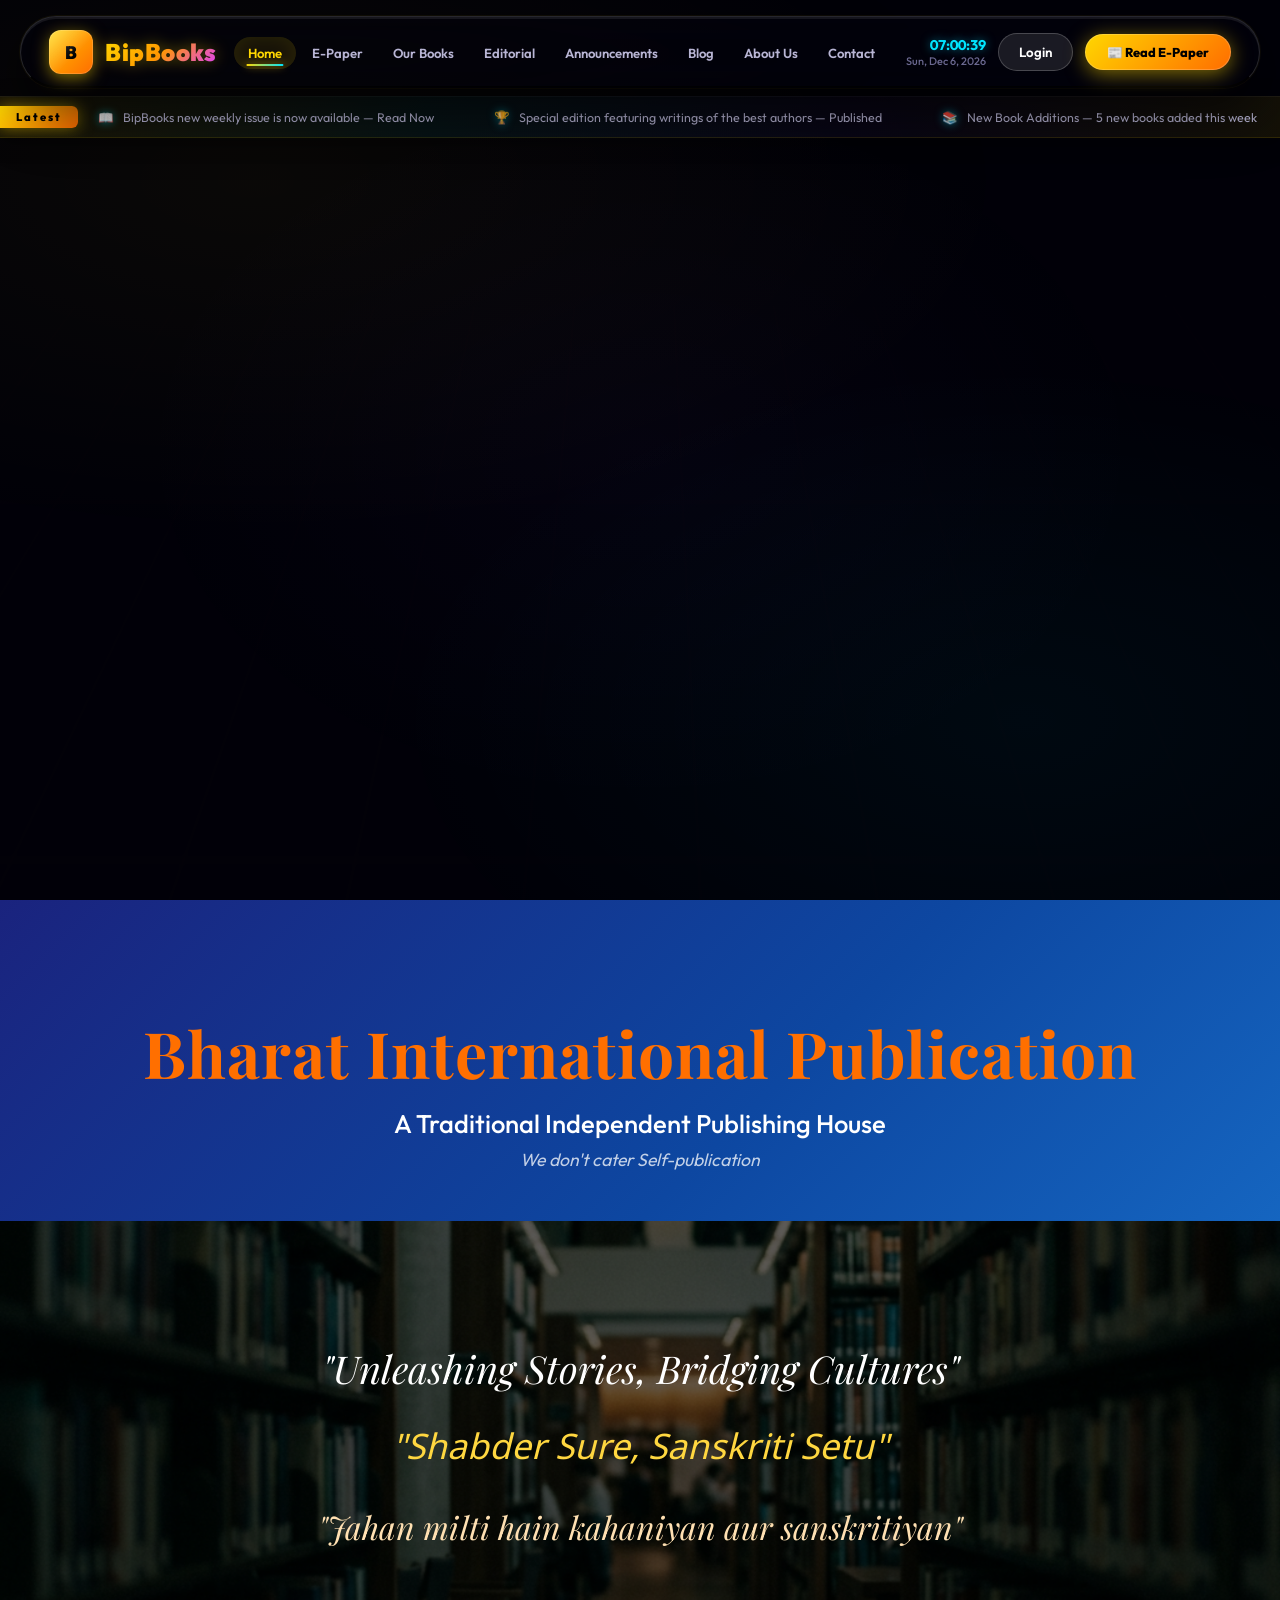
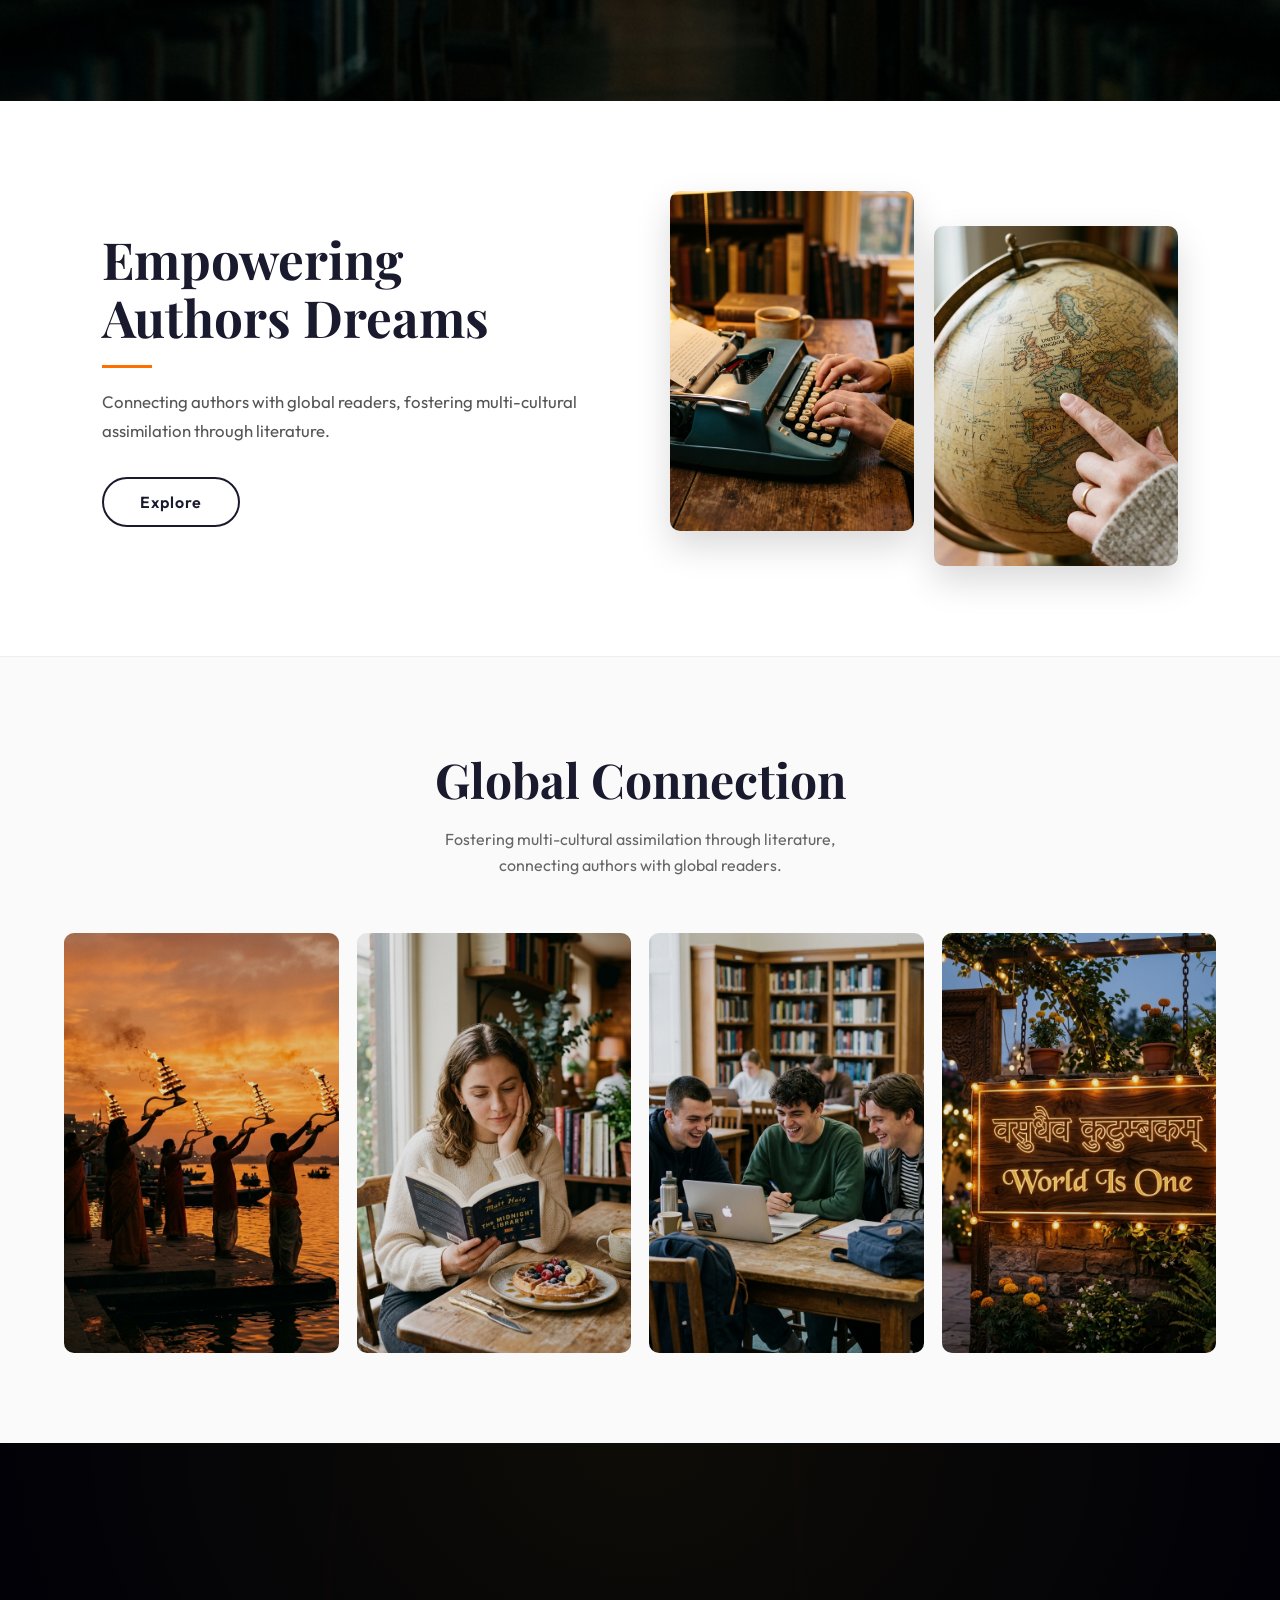
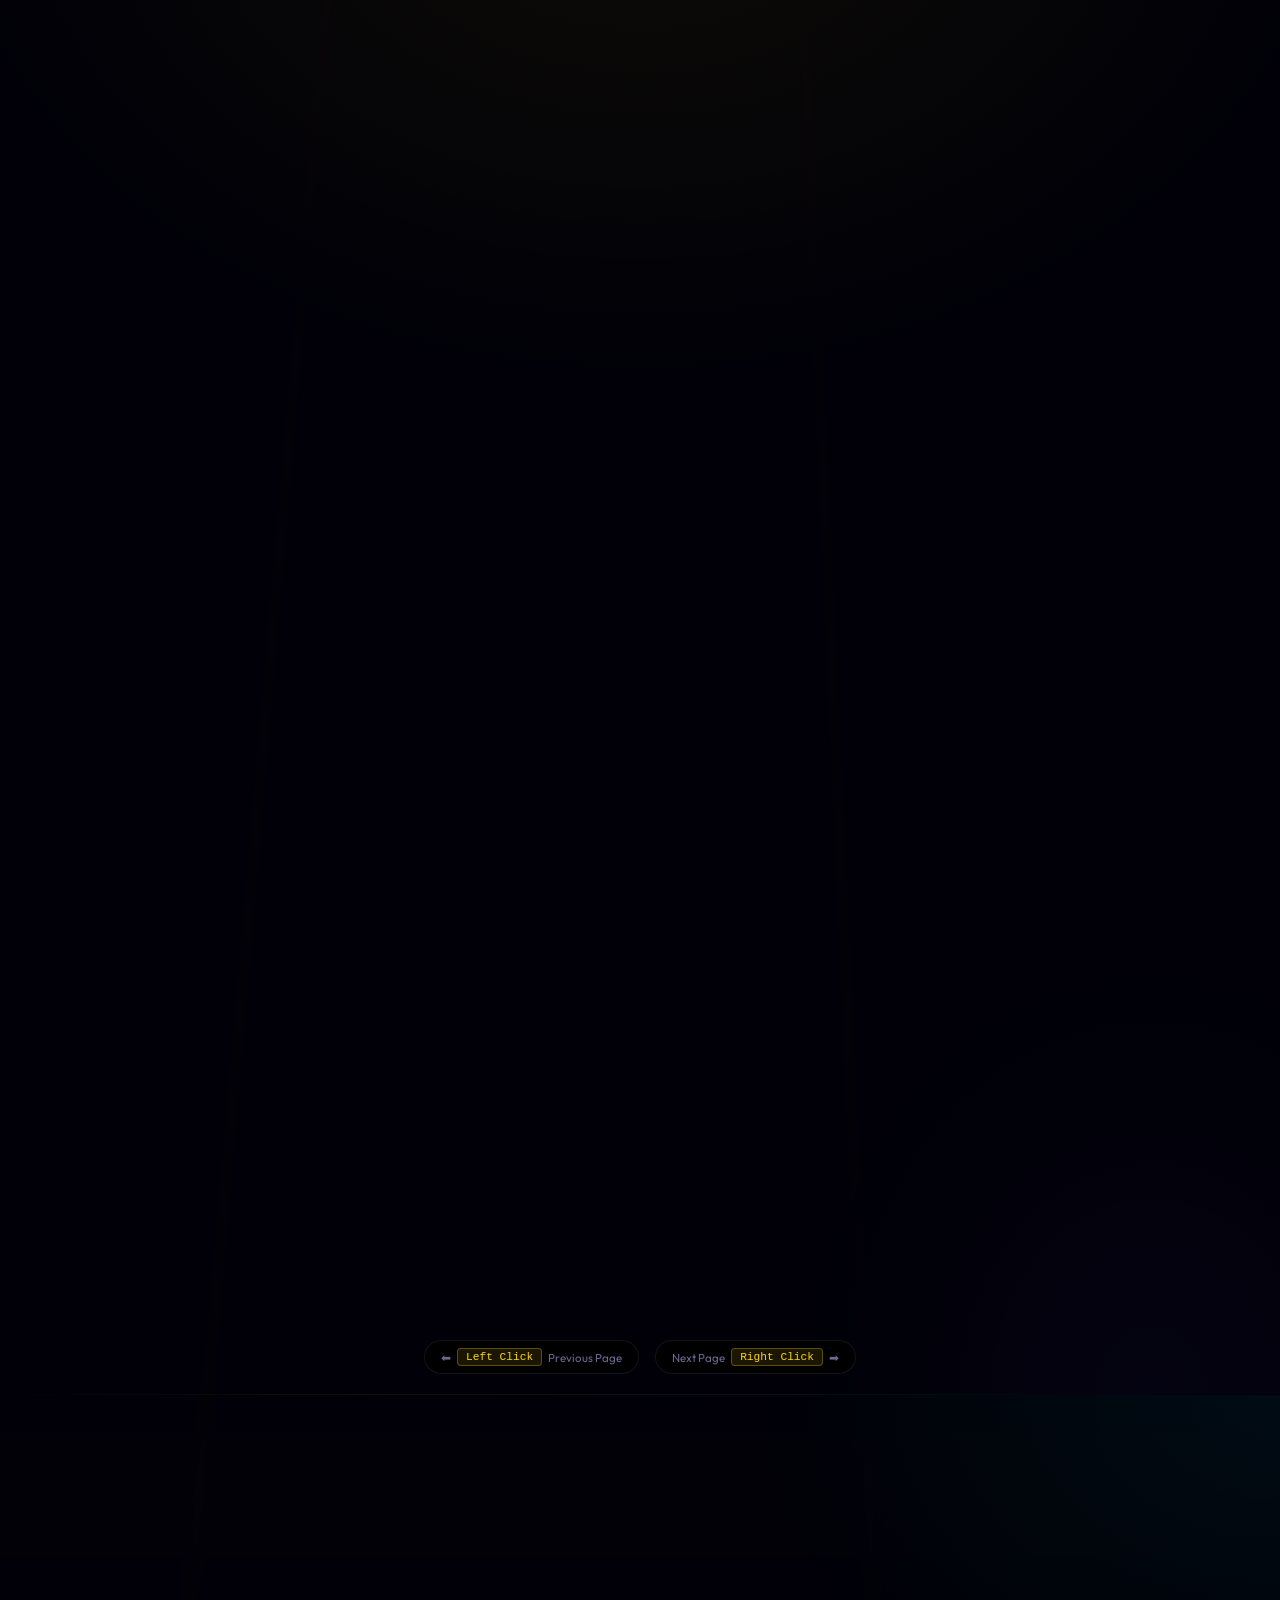
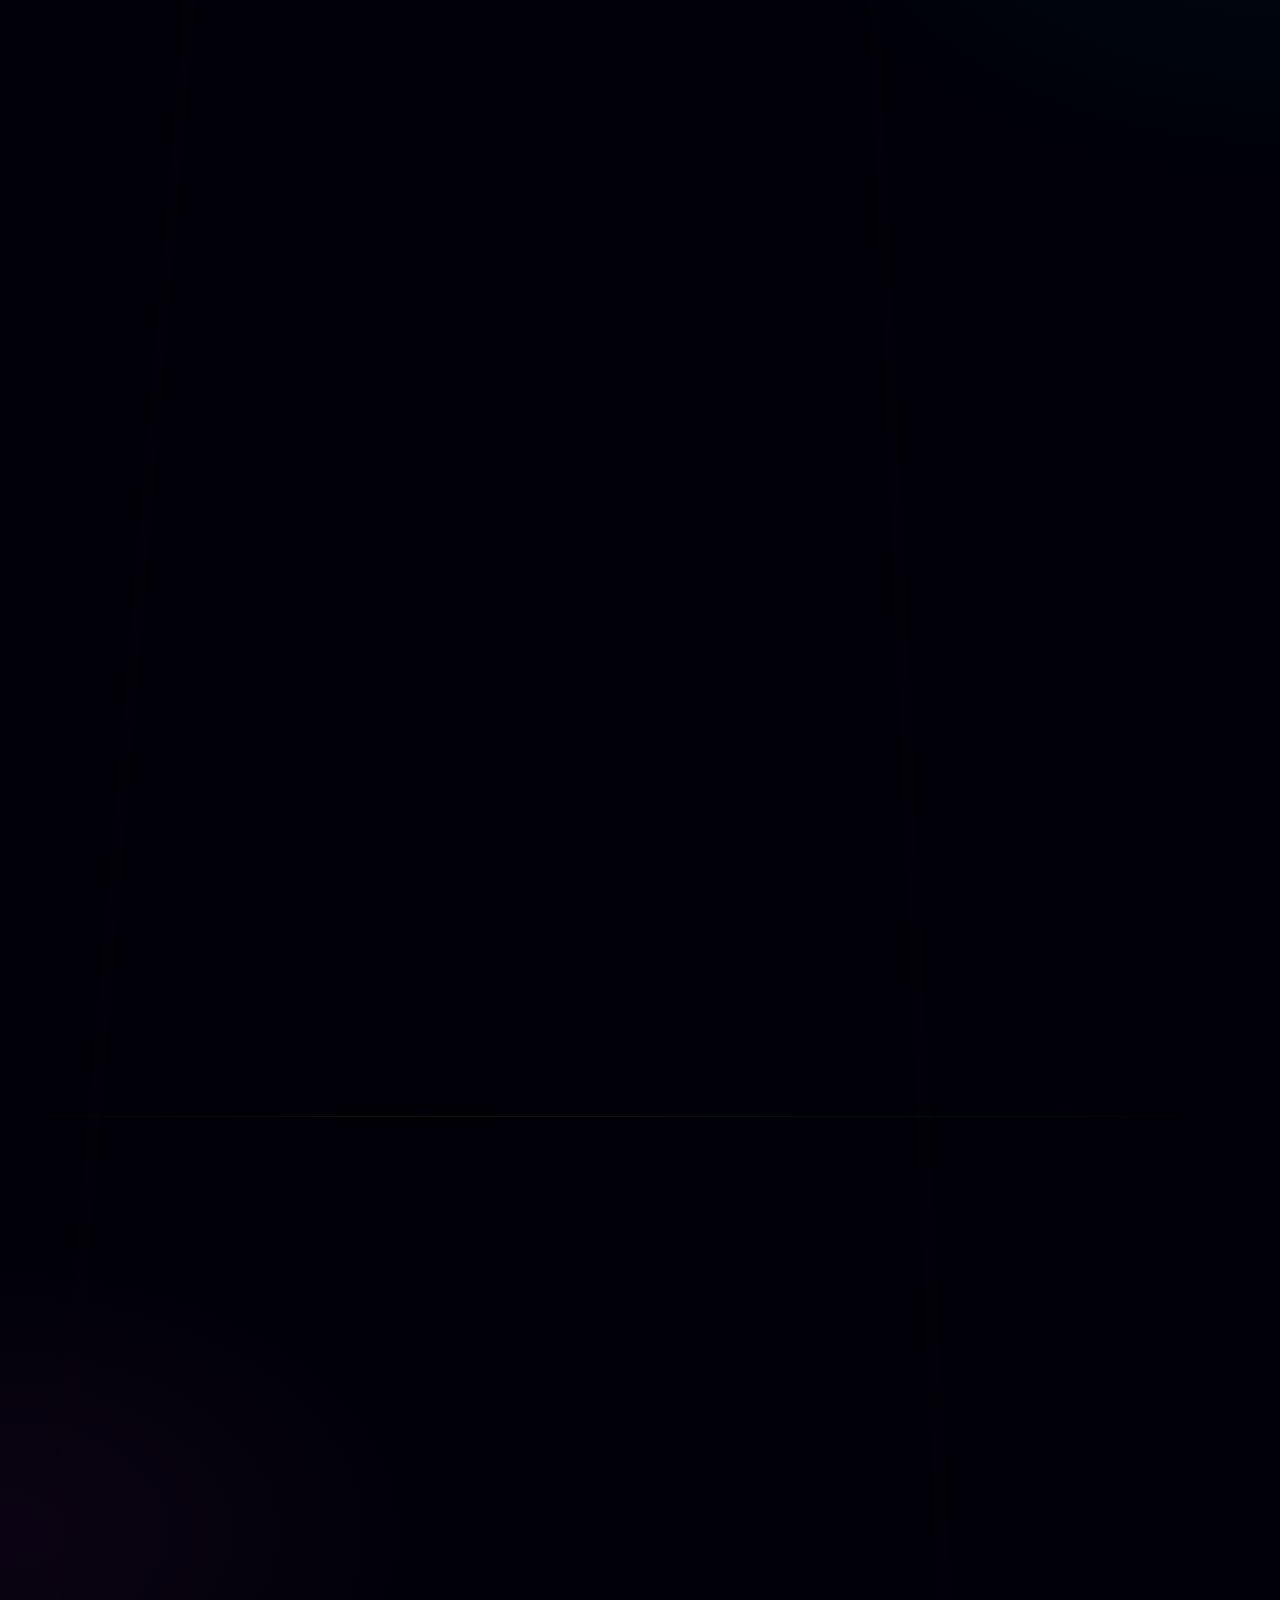
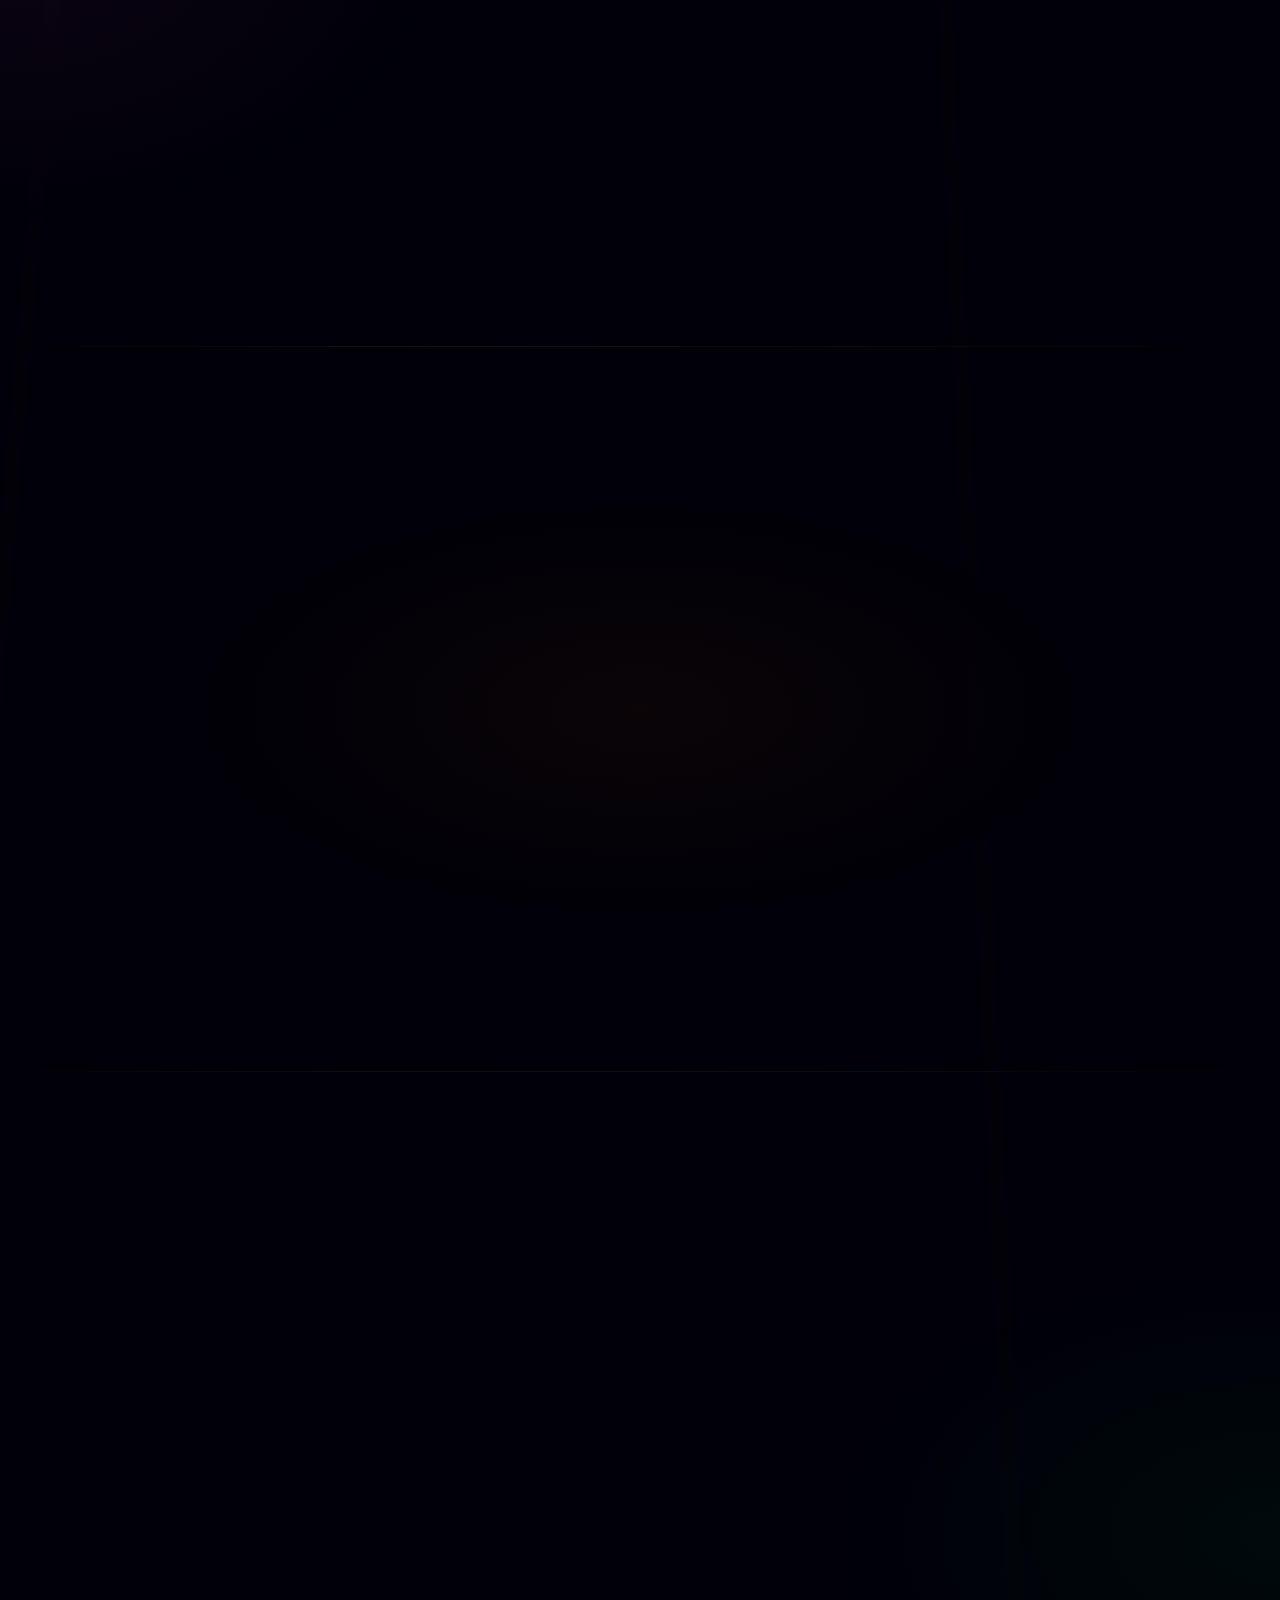
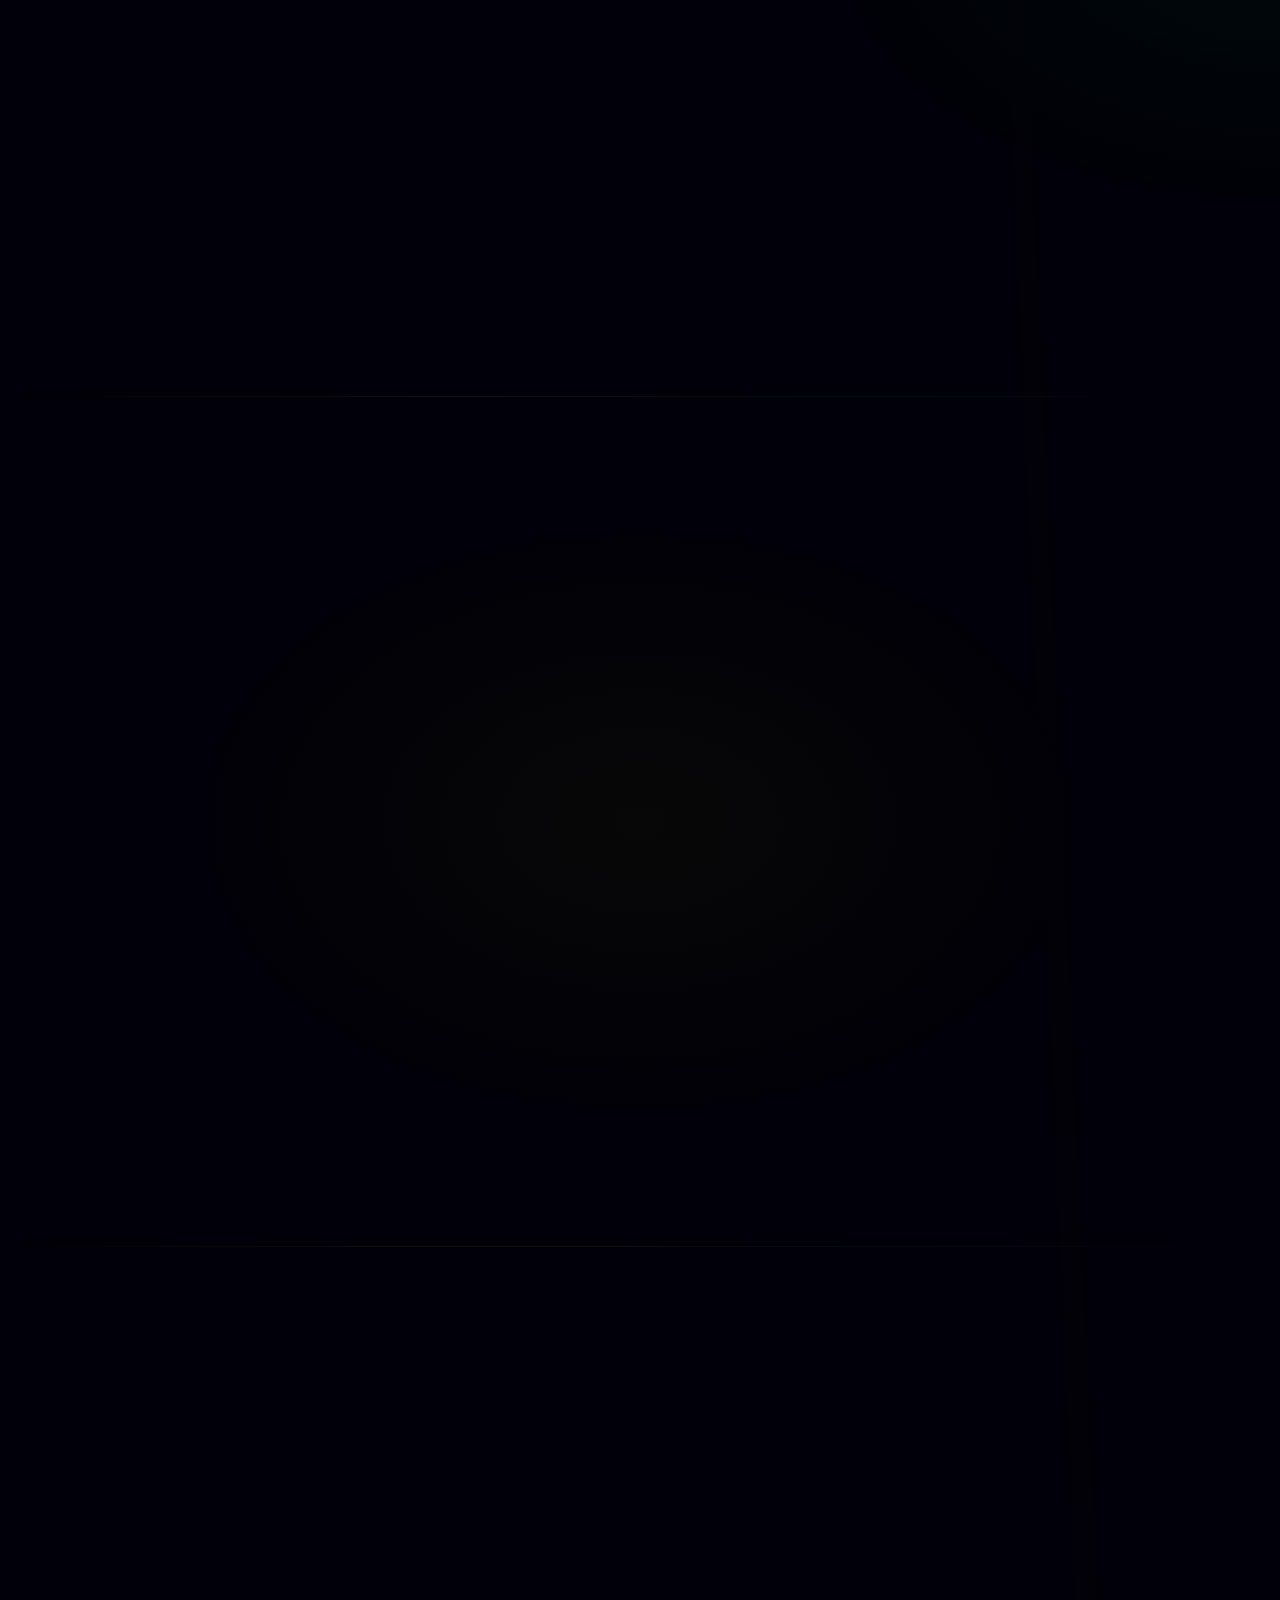
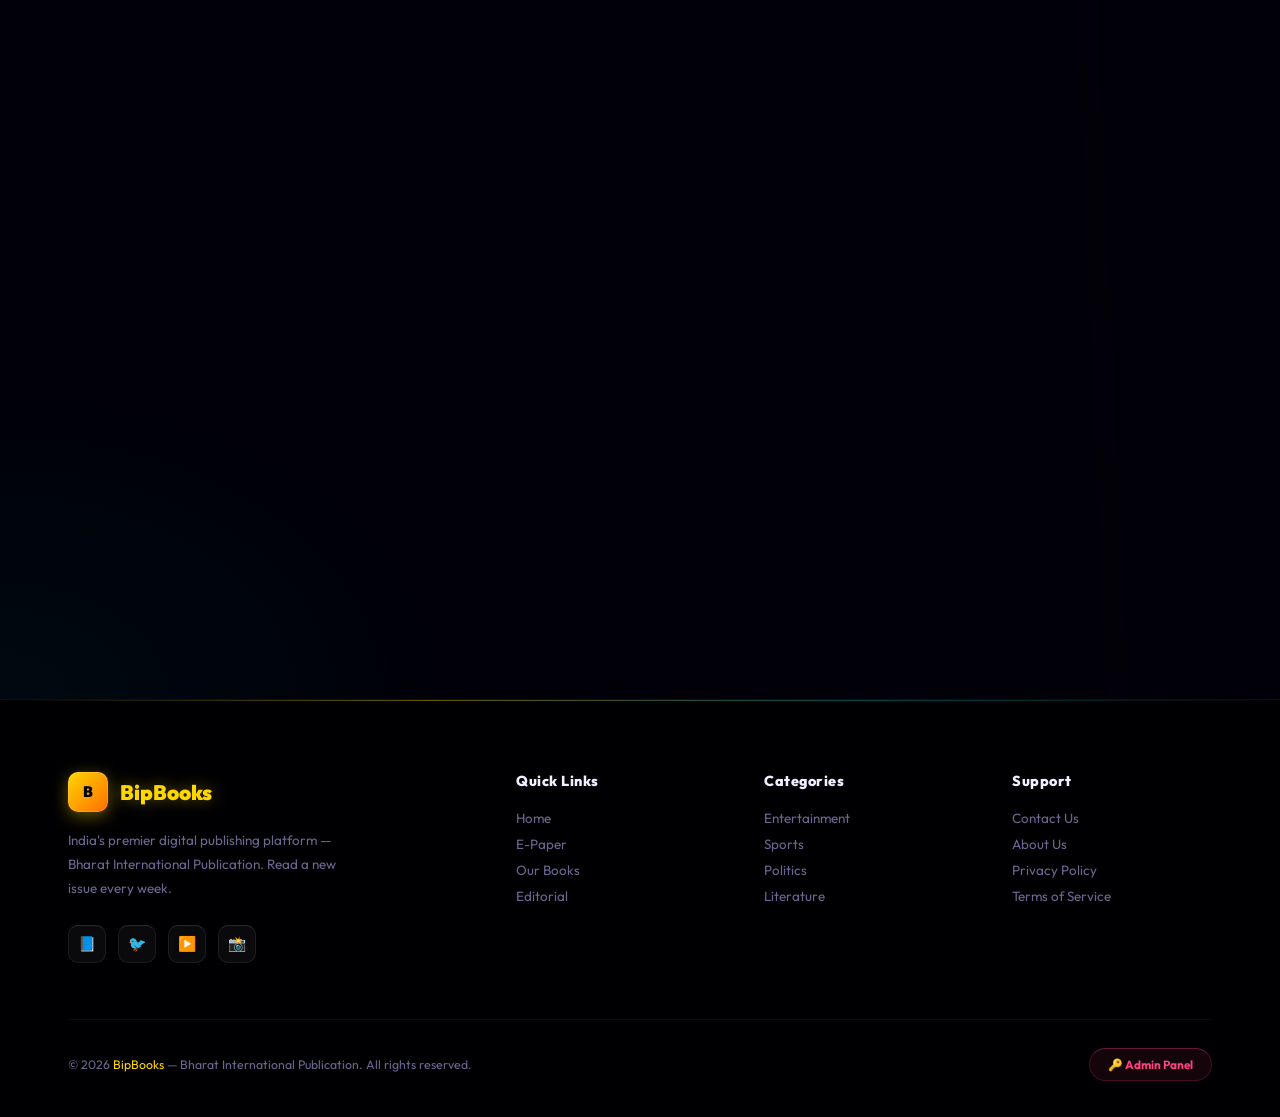
==== commit f25c35b5: "Relocated Hero tagline to epaper and deleted old Hero from home section" ====
--- a/index.html
+++ b/index.html
@@ -1,15 +1,15 @@
 <!DOCTYPE html>
-<html lang="bn">
+<html lang="en">
 <head>
   <meta charset="UTF-8" />
   <meta name="viewport" content="width=device-width, initial-scale=1.0" />
-  <title>BipBooks â€” à¦¬à¦¿à¦ªà¦¬à§à¦•à¦¸ | à¦¬à¦¾à¦‚à¦²à¦¾à¦° à¦¡à¦¿à¦œà¦¿à¦Ÿà¦¾à¦² à¦®à§à¦¯à¦¾à¦—à¦¾à¦œà¦¿à¦¨</title>
-  <meta name="description" content="à¦¬à¦¿à¦ªà¦¬à§à¦•à¦¸ â€” à¦‡à¦¨à§à¦¡à¦¿à§Ÿà¦¾à¦° à¦ªà§à¦°à¦¥à¦® à¦¡à¦¿à¦œà¦¿à¦Ÿà¦¾à¦² à¦‡-à¦ªà§‡à¦ªà¦¾à¦° à¦®à§à¦¯à¦¾à¦—à¦¾à¦œà¦¿à¦¨à¥¤ à¦ªà§à¦°à¦¤à¦¿ à¦¸à¦ªà§à¦¤à¦¾à¦¹à§‡ à¦¨à¦¤à§à¦¨ à¦¸à¦‚à¦–à§à¦¯à¦¾ à¦ªà¦¡à¦¼à§à¦¨, à¦¬à¦‡ à¦¸à¦‚à¦—à§à¦°à¦¹ à¦•à¦°à§à¦¨à¥¤" />
+  <title>BipBooks — Bharat International Publication</title>
+  <meta name="description" content="Bharat International Publication — A Traditional Independent Publishing House. Connecting authors with global readers through literature." />
   <meta name="theme-color" content="#010008" />
-  <link rel="icon" href="data:image/svg+xml,<svg xmlns='http://www.w3.org/2000/svg' viewBox='0 0 100 100'><text y='.9em' font-size='90'>ðŸ“š</text></svg>" />
+  <link rel="icon" href="data:image/svg+xml,<svg xmlns='http://www.w3.org/2000/svg' viewBox='0 0 100 100'><text y='.9em' font-size='90'>📚</text></svg>" />
   <link rel="preconnect" href="https://fonts.googleapis.com" />
   <link rel="preconnect" href="https://fonts.gstatic.com" crossorigin />
-  <link href="https://fonts.googleapis.com/css2?family=Outfit:wght@300;400;500;600;700;800;900&family=Noto+Sans+Bengali:wght@300;400;500;600;700;800&display=swap" rel="stylesheet" />
+  <link href="https://fonts.googleapis.com/css2?family=Outfit:wght@300;400;500;600;700;800;900&family=Playfair+Display:ital,wght@0,400;0,600;0,700;1,400&display=swap" rel="stylesheet" />
   <link rel="stylesheet" href="css/style.css" />
   <link rel="stylesheet" href="css/epaper.css" />
   <link rel="stylesheet" href="css/bip-home.css" />
@@ -18,22 +18,22 @@
   <!-- Particle Background -->
   <canvas id="particle-canvas"></canvas>
 
-  <!-- â”€â”€â”€ FLOATING NAVBAR â”€â”€â”€â”€â”€â”€â”€â”€â”€â”€â”€â”€â”€â”€â”€â”€â”€â”€â”€â”€â”€â”€â”€â”€â”€â”€â”€â”€â”€â”€â”€â”€ -->
+  <!-- ─── FLOATING NAVBAR ──────────────────────────────── -->
   <nav class="navbar" id="navbar" role="navigation" aria-label="Main navigation">
     <a class="nav-logo" href="#home" aria-label="BipBooks Home">
-      <div class="nav-logo-icon">à¦¬à¦¿</div>
+      <div class="nav-logo-icon">B</div>
       <span class="nav-logo-text">BipBooks</span>
     </a>
 
     <ul class="nav-links" role="list">
-      <li><a href="#home"           class="active" id="nav-home">à¦¹à§‹à¦®</a></li>
-      <li><a href="#epaper-section"             id="nav-epaper">à¦‡-à¦ªà§‡à¦ªà¦¾à¦°</a></li>
-      <li><a href="#our-books"      id="nav-books">à¦†à¦®à¦¾à¦¦à§‡à¦° à¦¬à¦‡</a></li>
-      <li><a href="#editorial-desks" id="nav-editorial">à¦¸à¦®à§à¦ªà¦¾à¦¦à¦•à§€à¦¯à¦¼</a></li>
-      <li><a href="#announcements"  id="nav-announce">à¦˜à§‹à¦·à¦£à¦¾</a></li>
-      <li><a href="#blogs"          id="nav-blogs">à¦¬à§à¦²à¦—</a></li>
-      <li><a href="#about"          id="nav-about">à¦†à¦®à¦¾à¦¦à§‡à¦° à¦¸à¦®à§à¦ªà¦°à§à¦•à§‡</a></li>
-      <li><a href="#contact"        id="nav-contact">à¦¯à§‹à¦—à¦¾à¦¯à§‹à¦—</a></li>
+      <li><a href="#home"            class="active" id="nav-home">Home</a></li>
+      <li><a href="#epaper-section"  id="nav-epaper">E-Paper</a></li>
+      <li><a href="#our-books"       id="nav-books">Our Books</a></li>
+      <li><a href="#editorial-desks" id="nav-editorial">Editorial</a></li>
+      <li><a href="#announcements"   id="nav-announce">Announcements</a></li>
+      <li><a href="#blogs"           id="nav-blogs">Blog</a></li>
+      <li><a href="#about"           id="nav-about">About Us</a></li>
+      <li><a href="#contact"         id="nav-contact">Contact</a></li>
     </ul>
 
     <div class="nav-actions">
@@ -41,15 +41,15 @@
         <span class="clock-time" id="clock-time">00:00:00</span>
         <span class="clock-date" id="clock-date">Jan 01, 2026</span>
       </div>
-      <button class="btn-login" id="user-login-btn">à¦²à¦—à¦‡à¦¨</button>
+      <button class="btn-login" id="user-login-btn">Login</button>
       <div class="user-profile" id="user-profile-btn" style="display:none;">
         <img src="" alt="Profile" id="user-profile-img">
         <div class="user-dropdown">
-          <a href="dashboard.html" id="user-dashboard-link" class="dropdown-link">à¦¡à§à¦¯à¦¾à¦¶à¦¬à§‹à¦°à§à¦¡</a>
-          <button id="user-logout-btn">à¦²à¦—à¦†à¦‰à¦Ÿ</button>
-        </div>
-      </div>
-      <a href="#epaper-section" class="btn-epaper" id="btn-read-epaper">ðŸ“° à¦‡-à¦ªà§‡à¦ªà¦¾à¦° à¦ªà¦¡à¦¼à§à¦¨</a>
+          <a href="dashboard.html" id="user-dashboard-link" class="dropdown-link">Dashboard</a>
+          <button id="user-logout-btn">Logout</button>
+        </div>
+      </div>
+      <a href="#epaper-section" class="btn-epaper" id="btn-read-epaper">📰 Read E-Paper</a>
     </div>
 
     <button class="nav-hamburger" id="nav-hamburger" aria-label="Open menu" aria-expanded="false">
@@ -59,102 +59,63 @@
 
   <!-- Mobile Nav -->
   <div class="nav-mobile" id="nav-mobile" role="dialog" aria-label="Mobile navigation">
-    <a href="#home"            id="mnav-home">ðŸ  à¦¹à§‹à¦®</a>
-    <a href="#epaper-section"              id="mnav-epaper">ðŸ“° à¦‡-à¦ªà§‡à¦ªà¦¾à¦°</a>
-    <a href="#our-books"       id="mnav-books">ðŸ“š à¦†à¦®à¦¾à¦¦à§‡à¦° à¦¬à¦‡</a>
-    <a href="#editorial-desks" id="mnav-editorial">âœï¸ à¦¸à¦®à§à¦ªà¦¾à¦¦à¦•à§€à¦¯à¦¼</a>
-    <a href="#announcements"   id="mnav-announce">ðŸ“¢ à¦˜à§‹à¦·à¦£à¦¾ à¦“ à¦‡à¦­à§‡à¦¨à§à¦Ÿ</a>
-    <a href="#blogs"           id="mnav-blogs">ðŸ“ à¦¬à§à¦²à¦—</a>
-    <a href="#about"           id="mnav-about">â„¹ï¸ à¦†à¦®à¦¾à¦¦à§‡à¦° à¦¸à¦®à§à¦ªà¦°à§à¦•à§‡</a>
-    <a href="#contact"         id="mnav-contact">ðŸ“ž à¦¯à§‹à¦—à¦¾à¦¯à§‹à¦—</a>
+    <a href="#home"            id="mnav-home">🏠 Home</a>
+    <a href="#epaper-section"  id="mnav-epaper">📰 E-Paper</a>
+    <a href="#our-books"       id="mnav-books">📚 Our Books</a>
+    <a href="#editorial-desks" id="mnav-editorial">✍️ Editorial</a>
+    <a href="#announcements"   id="mnav-announce">📢 Announcements</a>
+    <a href="#blogs"           id="mnav-blogs">📝 Blog</a>
+    <a href="#about"           id="mnav-about">ℹ️ About Us</a>
+    <a href="#contact"         id="mnav-contact">📞 Contact</a>
   </div>
 
-  <!-- â”€â”€â”€ TICKER BAR â”€â”€â”€â”€â”€â”€â”€â”€â”€â”€â”€â”€â”€â”€â”€â”€â”€â”€â”€â”€â”€â”€â”€â”€â”€â”€â”€â”€â”€â”€â”€â”€â”€â”€â”€â”€â”€ -->
+  <!-- ─── TICKER BAR ─────────────────────────────────── -->
   <div class="ticker-bar" id="ticker-bar" aria-label="Breaking news ticker">
-    <div class="ticker-label">à¦¸à¦°à§à¦¬à¦¶à§‡à¦·</div>
+    <div class="ticker-label">Latest</div>
     <div class="ticker-track" id="ticker-track">
-      <span class="ticker-item"><span>ðŸ“–</span> à¦¬à¦¿à¦ªà¦¬à§à¦•à¦¸-à¦à¦° à¦¨à¦¤à§à¦¨ à¦¸à¦¾à¦ªà§à¦¤à¦¾à¦¹à¦¿à¦• à¦¸à¦‚à¦–à§à¦¯à¦¾ à¦à¦–à¦¨ à¦ªà¦¡à¦¼à§à¦¨</span>
-      <span class="ticker-item"><span>ðŸ†</span> à¦¸à§‡à¦°à¦¾ à¦²à§‡à¦–à¦•à¦¦à§‡à¦° à¦°à¦šà¦¨à¦¾ à¦¨à¦¿à¦¯à¦¼à§‡ à¦¬à¦¿à¦¶à§‡à¦· à¦¸à¦‚à¦–à§à¦¯à¦¾ à¦ªà§à¦°à¦•à¦¾à¦¶à¦¿à¦¤ à¦¹à¦²à§‹</span>
-      <span class="ticker-item"><span>ðŸ“š</span> à¦¨à¦¤à§à¦¨ à¦¬à¦‡ à¦¸à¦‚à¦¯à§‹à¦œà¦¨ â€” à¦à¦‡ à¦¸à¦ªà§à¦¤à¦¾à¦¹à§‡ à§«à¦Ÿà¦¿ à¦¨à¦¤à§à¦¨ à¦¬à¦‡</span>
-      <span class="ticker-item"><span>ðŸŽ­</span> à¦¸à¦¾à¦‚à¦¸à§à¦•à§ƒà¦¤à¦¿à¦• à¦‰à§Žà¦¸à¦¬ à§¨à§¦à§¨à§¬ â€” à¦¨à¦¿à¦¬à¦¨à§à¦§à¦¨ à¦šà¦²à¦›à§‡</span>
-      <span class="ticker-item"><span>âœï¸</span> à¦²à§‡à¦–à¦¾ à¦ªà¦¾à¦ à¦¾à¦¨ â€” à¦¸à§‡à¦°à¦¾ à¦²à§‡à¦–à¦¾ à¦ªà§à¦°à¦•à¦¾à¦¶à¦¿à¦¤ à¦¹à¦¬à§‡</span>
-      <span class="ticker-item"><span>ðŸŒŸ</span> à¦ªà¦¾à¦ à¦• à¦ªà§à¦°à¦¸à§à¦•à¦¾à¦° à§¨à§¦à§¨à§¬ â€” à¦®à¦¨à§‹à¦¨à¦¯à¦¼à¦¨ à¦—à§à¦°à¦¹à¦£ à¦¶à§à¦°à§</span>
+      <span class="ticker-item"><span>📖</span> BipBooks new weekly issue is now available — Read Now</span>
+      <span class="ticker-item"><span>🏆</span> Special edition featuring writings of the best authors — Published</span>
+      <span class="ticker-item"><span>📚</span> New Book Additions — 5 new books added this week</span>
+      <span class="ticker-item"><span>🎭</span> Cultural Festival 2026 — Registration is now open</span>
+      <span class="ticker-item"><span>✍️</span> Submit Your Writing — Best writings will be published</span>
+      <span class="ticker-item"><span>🌟</span> Reader Awards 2026 — Nominations are now open</span>
       <!-- Duplicate for seamless loop -->
-      <span class="ticker-item"><span>ðŸ“–</span> à¦¬à¦¿à¦ªà¦¬à§à¦•à¦¸-à¦à¦° à¦¨à¦¤à§à¦¨ à¦¸à¦¾à¦ªà§à¦¤à¦¾à¦¹à¦¿à¦• à¦¸à¦‚à¦–à§à¦¯à¦¾ à¦à¦–à¦¨ à¦ªà¦¡à¦¼à§à¦¨</span>
-      <span class="ticker-item"><span>ðŸ†</span> à¦¸à§‡à¦°à¦¾ à¦²à§‡à¦–à¦•à¦¦à§‡à¦° à¦°à¦šà¦¨à¦¾ à¦¨à¦¿à¦¯à¦¼à§‡ à¦¬à¦¿à¦¶à§‡à¦· à¦¸à¦‚à¦–à§à¦¯à¦¾ à¦ªà§à¦°à¦•à¦¾à¦¶à¦¿à¦¤ à¦¹à¦²à§‹</span>
-      <span class="ticker-item"><span>ðŸ“š</span> à¦¨à¦¤à§à¦¨ à¦¬à¦‡ à¦¸à¦‚à¦¯à§‹à¦œà¦¨ â€” à¦à¦‡ à¦¸à¦ªà§à¦¤à¦¾à¦¹à§‡ à§«à¦Ÿà¦¿ à¦¨à¦¤à§à¦¨ à¦¬à¦‡</span>
-      <span class="ticker-item"><span>ðŸŽ­</span> à¦¸à¦¾à¦‚à¦¸à§à¦•à§ƒà¦¤à¦¿à¦• à¦‰à§Žà¦¸à¦¬ à§¨à§¦à§¨à§¬ â€” à¦¨à¦¿à¦¬à¦¨à§à¦§à¦¨ à¦šà¦²à¦›à§‡</span>
-      <span class="ticker-item"><span>âœï¸</span> à¦²à§‡à¦–à¦¾ à¦ªà¦¾à¦ à¦¾à¦¨ â€” à¦¸à§‡à¦°à¦¾ à¦²à§‡à¦–à¦¾ à¦ªà§à¦°à¦•à¦¾à¦¶à¦¿à¦¤ à¦¹à¦¬à§‡</span>
-      <span class="ticker-item"><span>ðŸŒŸ</span> à¦ªà¦¾à¦ à¦• à¦ªà§à¦°à¦¸à§à¦•à¦¾à¦° à§¨à§¦à§¨à§¬ â€” à¦®à¦¨à§‹à¦¨à¦¯à¦¼à¦¨ à¦—à§à¦°à¦¹à¦£ à¦¶à§à¦°à§</span>
+      <span class="ticker-item"><span>📖</span> BipBooks new weekly issue is now available — Read Now</span>
+      <span class="ticker-item"><span>🏆</span> Special edition featuring writings of the best authors — Published</span>
+      <span class="ticker-item"><span>📚</span> New Book Additions — 5 new books added this week</span>
+      <span class="ticker-item"><span>🎭</span> Cultural Festival 2026 — Registration is now open</span>
+      <span class="ticker-item"><span>✍️</span> Submit Your Writing — Best writings will be published</span>
+      <span class="ticker-item"><span>🌟</span> Reader Awards 2026 — Nominations are now open</span>
     </div>
   </div>
 
   <div class="page-wrapper">
 
-    <!-- â•â•â•â•â•â•â•â•â•â•â•â•â•â•â•â•â•â•â•â•â•â•â•â•â•â•â•â•â•â•â•â•â•â•â•â•â•â•â•â•â•â•â•â•â•â•â•â•â•â•â•
-         HOME / HERO SECTION
-    â•â•â•â•â•â•â•â•â•â•â•â•â•â•â•â•â•â•â•â•â•â•â•â•â•â•â•â•â•â•â•â•â•â•â•â•â•â•â•â•â•â•â•â•â•â•â•â•â•â•â• -->
-    <section id="home" aria-label="Hero section">
-      <div class="hero-glow-orb orb-1"></div>
-      <div class="hero-glow-orb orb-2"></div>
-      <div class="hero-glow-orb orb-3"></div>
-
-      <div class="hero-content">
-        <div class="hero-badge">
-          <span class="dot"></span>
-          à¦ªà§à¦°à¦¤à¦¿ à¦¸à¦ªà§à¦¤à¦¾à¦¹à§‡ à¦¨à¦¤à§à¦¨ à¦¸à¦‚à¦–à§à¦¯à¦¾
-        </div>
-
-        <h1 class="hero-title">
-          à¦¬à¦¾à¦‚à¦²à¦¾à¦° à¦ªà§à¦°à¦¥à¦®<br>
-          <span class="glow-gold">à¦¡à¦¿à¦œà¦¿à¦Ÿà¦¾à¦² à¦®à§à¦¯à¦¾à¦—à¦¾à¦œà¦¿à¦¨</span><br>
-          <span class="glow-cyan">à¦ªà§à¦²à§à¦¯à¦¾à¦Ÿà¦«à¦°à§à¦®</span>
-        </h1>
-
-        <p class="hero-subtitle">
-          à¦¸à¦¾à¦¹à¦¿à¦¤à§à¦¯, à¦¬à¦¿à¦¨à§‹à¦¦à¦¨, à¦°à¦¾à¦œà¦¨à§€à¦¤à¦¿, à¦–à§‡à¦²à¦¾à¦§à§à¦²à¦¾ â€” à¦¸à¦¬ à¦à¦•à¦¸à¦¾à¦¥à§‡à¥¤<br>
-          à¦ªà§à¦°à¦¤à¦¿ à¦¸à¦ªà§à¦¤à¦¾à¦¹à§‡ à¦¨à¦¤à§à¦¨ à¦‡-à¦ªà§‡à¦ªà¦¾à¦°, à¦¬à¦‡ à¦à¦¬à¦‚ à¦¬à§à¦²à¦— à¦ªà§‹à¦¸à§à¦Ÿà¥¤
-        </p>
-
-        <div class="hero-actions">
-          <a href="#epaper-section" class="btn-primary" id="hero-read-btn">ðŸ“° à¦à¦‡ à¦¸à¦ªà§à¦¤à¦¾à¦¹à§‡à¦° à¦®à§à¦¯à¦¾à¦—à¦¾à¦œà¦¿à¦¨ à¦ªà¦¡à¦¼à§à¦¨</a>
-          <a href="#our-books" class="btn-secondary" id="hero-books-btn">ðŸ“š à¦¬à¦‡ à¦¸à¦‚à¦—à§à¦°à¦¹ à¦¦à§‡à¦–à§à¦¨</a>
-        </div>
-
-        <div class="hero-stats" role="region" aria-label="Statistics">
-          <div class="stat-item">
-            <span class="stat-num" id="stat-issues">à§«à§¦+</span>
-            <span class="stat-label">à¦¸à¦¾à¦ªà§à¦¤à¦¾à¦¹à¦¿à¦• à¦¸à¦‚à¦–à§à¦¯à¦¾</span>
-          </div>
-          <div class="stat-item">
-            <span class="stat-num" id="stat-books">à§§à§¨à§¦+</span>
-            <span class="stat-label">à¦¬à¦‡ à¦¸à¦‚à¦—à§à¦°à¦¹</span>
-          </div>
-          <div class="stat-item">
-            <span class="stat-num" id="stat-readers">à§§à§¦,à§¦à§¦à§¦+</span>
-            <span class="stat-label">à¦ªà¦¾à¦ à¦•</span>
-          </div>
-          <div class="stat-item">
-            <span class="stat-num">à§­ à¦¦à¦¿à¦¨</span>
-            <span class="stat-label">à¦ªà§à¦°à¦¤à¦¿ à¦¸à¦ªà§à¦¤à¦¾à¦¹à§‡ à¦†à¦ªà¦¡à§‡à¦Ÿ</span>
-          </div>
-        </div>
-      </div>
-    </section>
-    <!-- BIP HOME SECTIONS -->
+    <!-- ═══════════════════════════════════════════════════
+         HOME SECTION ANCHOR
+    ═══════════════════════════════════════════════════ -->
+    <div id="home" style="scroll-margin-top: 100px;"></div>
+
+    <!-- ═══ BHARAT INTERNATIONAL PUBLICATION HOME SECTIONS ═══ -->
+
+    <!-- Publisher Banner -->
     <section class="bip-pub-banner">
       <h1 class="bip-pub-name">Bharat International Publication</h1>
       <p class="bip-pub-tagline">A Traditional Independent Publishing House</p>
       <p class="bip-pub-sub">We don't cater Self-publication</p>
     </section>
+
+    <!-- Quotes Hero -->
     <section class="bip-quotes-hero">
       <div class="bip-quotes-overlay"></div>
       <div class="bip-quotes-content">
         <h2 class="bip-quote en">"Unleashing Stories, Bridging Cultures"</h2>
-        <h2 class="bip-quote bn">"শব্দের সুরে, সংস্কৃতির সেতু"</h2>
-        <h2 class="bip-quote hi">"जहाँ मिलती हैं कहानियाँ और संस्कृतियाँ"</h2>
-      </div>
-    </section>
+        <h2 class="bip-quote bn">"Shabder Sure, Sanskriti Setu"</h2>
+        <h2 class="bip-quote hi">"Jahan milti hain kahaniyan aur sanskritiyan"</h2>
+      </div>
+    </section>
+
+    <!-- Empowering Authors Dreams -->
     <section class="bip-empowering">
       <div class="bip-empowering-text">
         <h2>Empowering<br>Authors Dreams</h2>
@@ -162,33 +123,36 @@
         <button class="bip-btn-explore" onclick="document.getElementById('our-books').scrollIntoView({behavior:'smooth'})">Explore</button>
       </div>
       <div class="bip-empowering-imgs">
-        <img src="assets/typewriter.png" alt="Typewriter">
-        <img src="assets/globe.png" alt="Globe">
-      </div>
-    </section>
+        <img src="assets/typewriter.png" alt="Typewriter — writing craft">
+        <img src="assets/globe.png" alt="Globe — global connection">
+      </div>
+    </section>
+
+    <!-- Global Connection -->
     <section class="bip-global">
       <h2 class="bip-global-title">Global Connection</h2>
-      <p class="bip-global-sub">Fostering multi-cultural assimilation through literature, connecting authors with global readers.</p>
+      <p class="bip-global-sub">Fostering multi-cultural assimilation through literature,<br>connecting authors with global readers.</p>
       <div class="bip-global-grid">
-        <img src="assets/grid_aarti.png" alt="Aarti ceremony">
-        <img src="assets/grid_reading.png" alt="Reading">
-        <img src="assets/grid_laughing.png" alt="Students">
-        <img src="assets/grid_sanskrit.png" alt="Sanskrit">
+        <img src="assets/grid_aarti.png" alt="Cultural Aarti ceremony">
+        <img src="assets/grid_reading.png" alt="Reading a book">
+        <img src="assets/grid_laughing.png" alt="Students learning together">
+        <img src="assets/grid_sanskrit.png" alt="Sanskrit — Vasudhaiva Kutumbakam">
       </div>
     </section>
 
     <div class="section-sep"></div>
 
-    <!-- â•â•â•â•â•â•â•â•â•â•â•â•â•â•â•â•â•â•â•â•â•â•â•â•â•â•â•â•â•â•â•â•â•â•â•â•â•â•â•â•â•â•â•â•â•â•â•â•â•â•â•
+    <!-- ═══════════════════════════════════════════════════
          ePAPER / MAGAZINE SECTION
-    â•â•â•â•â•â•â•â•â•â•â•â•â•â•â•â•â•â•â•â•â•â•â•â•â•â•â•â•â•â•â•â•â•â•â•â•â•â•â•â•â•â•â•â•â•â•â•â•â•â•â• -->
+    ═══════════════════════════════════════════════════ -->
     <section id="epaper-section" class="section" aria-label="ePaper magazine reader">
       <div class="section-inner">
 
         <div class="section-header reveal">
-          <span class="section-tag tag-gold">à¦¸à¦¾à¦ªà§à¦¤à¦¾à¦¹à¦¿à¦• à¦‡-à¦ªà§‡à¦ªà¦¾à¦°</span>
-          <h2 class="section-title">à¦à¦‡ à¦¸à¦ªà§à¦¤à¦¾à¦¹à§‡à¦° <span style="background:linear-gradient(90deg,var(--neon-gold),var(--neon-orange));-webkit-background-clip:text;background-clip:text;-webkit-text-fill-color:transparent;">à¦®à§à¦¯à¦¾à¦—à¦¾à¦œà¦¿à¦¨</span></h2>
-          <div class="glow-divider divider-gold"></div>
+          <span class="section-tag tag-gold">Weekly E-Paper</span>
+          <h2 class="section-title">This Week's <span style="background:linear-gradient(90deg,var(--neon-gold),var(--neon-orange));-webkit-background-clip:text;background-clip:text;-webkit-text-fill-color:transparent;">Magazine</span></h2>
+          <p class="section-desc" style="color: var(--text-secondary); max-width: 600px; margin: 16px auto 0; font-size: 1rem; line-height: 1.6;">India's First Digital Magazine Platform — Literature, Entertainment, Politics, Sports all in one place. New issues published every week.</p>
+          <div class="glow-divider divider-gold" style="margin-top: 20px;"></div>
         </div>
 
         <!-- Header row: publish info + countdown -->
@@ -196,19 +160,19 @@
           <div class="epaper-publish-info">
             <div class="publish-badge" id="publish-badge">
               <span class="live-dot"></span>
-              <span id="publish-status-text">à¦²à¦¾à¦‡à¦­ à¦ªà¦¾à¦¬à¦²à¦¿à¦¶à¦¡</span>
+              <span id="publish-status-text">Live Published</span>
             </div>
             <div class="publish-date-text" id="publish-date-text">
-              à¦ªà§à¦°à¦•à¦¾à¦¶à¦¿à¦¤: <span id="pub-date-val">--</span>
+              Published: <span id="pub-date-val">--</span>
             </div>
           </div>
           <div class="epaper-countdown" id="epaper-countdown-wrap">
-            <span class="countdown-label">à¦®à§‡à¦¯à¦¼à¦¾à¦¦ à¦¶à§‡à¦· à¦¹à¦¬à§‡:</span>
+            <span class="countdown-label">Expires in:</span>
             <div class="countdown-timer">
-              <div class="cd-unit"><span class="cd-num" id="cd-days">--</span><span class="cd-lbl">à¦¦à¦¿à¦¨</span></div>
-              <div class="cd-unit"><span class="cd-num" id="cd-hours">--</span><span class="cd-lbl">à¦˜à¦¨à§à¦Ÿà¦¾</span></div>
-              <div class="cd-unit"><span class="cd-num" id="cd-mins">--</span><span class="cd-lbl">à¦®à¦¿à¦¨à¦¿à¦Ÿ</span></div>
-              <div class="cd-unit"><span class="cd-num" id="cd-secs">--</span><span class="cd-lbl">à¦¸à§‡à¦•à§‡à¦¨à§à¦¡</span></div>
+              <div class="cd-unit"><span class="cd-num" id="cd-days">--</span><span class="cd-lbl">Days</span></div>
+              <div class="cd-unit"><span class="cd-num" id="cd-hours">--</span><span class="cd-lbl">Hrs</span></div>
+              <div class="cd-unit"><span class="cd-num" id="cd-mins">--</span><span class="cd-lbl">Mins</span></div>
+              <div class="cd-unit"><span class="cd-num" id="cd-secs">--</span><span class="cd-lbl">Secs</span></div>
             </div>
           </div>
         </div>
@@ -216,15 +180,15 @@
         <!-- Category Slider -->
         <div class="category-slider-wrap reveal">
           <div class="category-slider" id="category-slider" role="tablist" aria-label="Magazine sections">
-            <button class="cat-btn active" data-page="1" role="tab" aria-selected="true" id="cat-all">à¦¸à¦¬ à¦ªà¦¾à¦¤à¦¾</button>
-            <button class="cat-btn" data-page="1" role="tab" id="cat-binodon">à¦¬à¦¿à¦¨à§‹à¦¦à¦¨</button>
-            <button class="cat-btn" data-page="2" role="tab" id="cat-khela">à¦–à§‡à¦²à¦¾à¦§à§à¦²à¦¾</button>
-            <button class="cat-btn" data-page="3" role="tab" id="cat-rajniti">à¦°à¦¾à¦œà¦¨à§€à¦¤à¦¿</button>
-            <button class="cat-btn" data-page="4" role="tab" id="cat-sahitya">à¦¸à¦¾à¦¹à¦¿à¦¤à§à¦¯</button>
-            <button class="cat-btn" data-page="5" role="tab" id="cat-bijnan">à¦¬à¦¿à¦œà§à¦žà¦¾à¦¨</button>
-            <button class="cat-btn" data-page="6" role="tab" id="cat-artho">à¦…à¦°à§à¦¥à¦¨à§€à¦¤à¦¿</button>
-            <button class="cat-btn" data-page="7" role="tab" id="cat-shasthya">à¦¸à§à¦¬à¦¾à¦¸à§à¦¥à§à¦¯</button>
-            <button class="cat-btn" data-page="8" role="tab" id="cat-bhromon">à¦­à§à¦°à¦®à¦£</button>
+            <button class="cat-btn active" data-page="1" role="tab" aria-selected="true" id="cat-all">All Pages</button>
+            <button class="cat-btn" data-page="1" role="tab" id="cat-binodon">Entertainment</button>
+            <button class="cat-btn" data-page="2" role="tab" id="cat-khela">Sports</button>
+            <button class="cat-btn" data-page="3" role="tab" id="cat-rajniti">Politics</button>
+            <button class="cat-btn" data-page="4" role="tab" id="cat-sahitya">Literature</button>
+            <button class="cat-btn" data-page="5" role="tab" id="cat-bijnan">Science</button>
+            <button class="cat-btn" data-page="6" role="tab" id="cat-artho">Economy</button>
+            <button class="cat-btn" data-page="7" role="tab" id="cat-shasthya">Health</button>
+            <button class="cat-btn" data-page="8" role="tab" id="cat-bhromon">Travel</button>
           </div>
         </div>
 
@@ -236,27 +200,27 @@
           <!-- Toolbar -->
           <div class="epaper-toolbar">
             <div class="epaper-page-info">
-              à¦ªà§ƒà¦·à§à¦ à¦¾ <span id="ep-current-page">à§§</span> / <span id="ep-total-pages">â€”</span>
+              Page <span id="ep-current-page">1</span> / <span id="ep-total-pages">—</span>
             </div>
             <div class="epaper-controls">
-              <button class="ep-btn" id="ep-btn-prev" title="à¦†à¦—à§‡à¦° à¦ªà§ƒà¦·à§à¦ à¦¾ (à¦¬à¦¾à¦® à¦•à§à¦²à¦¿à¦•)">â—€</button>
+              <button class="ep-btn" id="ep-btn-prev" title="Previous Page (Left Click)">◀</button>
               <div class="ep-zoom">
-                <button class="ep-btn" id="ep-btn-zoom-out" title="à¦›à§‹à¦Ÿ à¦•à¦°à§à¦¨">âˆ’</button>
+                <button class="ep-btn" id="ep-btn-zoom-out" title="Zoom Out">−</button>
                 <span class="ep-zoom-value" id="ep-zoom-val">100%</span>
-                <button class="ep-btn" id="ep-btn-zoom-in" title="à¦¬à¦¡à¦¼ à¦•à¦°à§à¦¨">+</button>
-              </div>
-              <button class="ep-btn" id="ep-btn-next" title="à¦ªà¦°à§‡à¦° à¦ªà§ƒà¦·à§à¦ à¦¾ (à¦¡à¦¾à¦¨ à¦•à§à¦²à¦¿à¦•)">â–¶</button>
-              <button class="ep-btn" id="ep-btn-fullscreen" title="à¦ªà§‚à¦°à§à¦£ à¦ªà¦°à§à¦¦à¦¾">â›¶</button>
-              <button class="ep-btn" id="ep-btn-help" title="à¦¸à¦¾à¦¹à¦¾à¦¯à§à¦¯">?</button>
+                <button class="ep-btn" id="ep-btn-zoom-in" title="Zoom In">+</button>
+              </div>
+              <button class="ep-btn" id="ep-btn-next" title="Next Page (Right Click)">▶</button>
+              <button class="ep-btn" id="ep-btn-fullscreen" title="Full Screen">⛶</button>
+              <button class="ep-btn" id="ep-btn-help" title="Help">?</button>
             </div>
           </div>
 
           <!-- Keyboard shortcuts help panel -->
           <div class="ep-shortcuts-hint" id="ep-shortcuts-hint">
-            <div class="shortcut-row"><span>à¦¬à¦¾à¦® à¦•à§à¦²à¦¿à¦•</span><span class="shortcut-key">â† à¦†à¦—à§‡à¦° à¦ªà§ƒà¦·à§à¦ à¦¾</span></div>
-            <div class="shortcut-row"><span>à¦¡à¦¾à¦¨ à¦•à§à¦²à¦¿à¦•</span><span class="shortcut-key">â†’ à¦ªà¦°à§‡à¦° à¦ªà§ƒà¦·à§à¦ à¦¾</span></div>
-            <div class="shortcut-row"><span>à¦•à§€à¦¬à§‹à¦°à§à¦¡</span><span class="shortcut-key">â† â†’</span></div>
-            <div class="shortcut-row"><span>à¦ªà§‚à¦°à§à¦£ à¦ªà¦°à§à¦¦à¦¾</span><span class="shortcut-key">F</span></div>
+            <div class="shortcut-row"><span>Left Click</span><span class="shortcut-key">← Previous Page</span></div>
+            <div class="shortcut-row"><span>Right Click</span><span class="shortcut-key">→ Next Page</span></div>
+            <div class="shortcut-row"><span>Keyboard</span><span class="shortcut-key">← →</span></div>
+            <div class="shortcut-row"><span>Full Screen</span><span class="shortcut-key">F</span></div>
           </div>
 
           <!-- Canvas area -->
@@ -265,7 +229,7 @@
             <!-- Loading state -->
             <div class="epaper-loading" id="epaper-loading">
               <div class="loader-ring"></div>
-              <p style="color:var(--text-muted);font-size:0.9rem;">à¦®à§à¦¯à¦¾à¦—à¦¾à¦œà¦¿à¦¨ à¦²à§‹à¦¡ à¦¹à¦šà§à¦›à§‡...</p>
+              <p style="color:var(--text-muted);font-size:0.9rem;">Loading Magazine...</p>
             </div>
 
             <!-- Main canvas (hidden until PDF loads) -->
@@ -273,40 +237,39 @@
 
             <!-- Click overlay for left/right navigation -->
             <div class="ep-click-overlay" id="ep-click-overlay" style="display:none;">
-              <div class="ep-click-half left" id="ep-left-zone" title="à¦†à¦—à§‡à¦° à¦ªà§ƒà¦·à§à¦ à¦¾">â€¹</div>
-              <div class="ep-click-half right" id="ep-right-zone" title="à¦ªà¦°à§‡à¦° à¦ªà§ƒà¦·à§à¦ à¦¾">â€º</div>
-            </div>
-
-            
+              <div class="ep-click-half left" id="ep-left-zone" title="Previous Page">‹</div>
+              <div class="ep-click-half right" id="ep-right-zone" title="Next Page">›</div>
+            </div>
+
             </div>
 
             <!-- Coming Soon state -->
             <div class="epaper-coming-soon" id="epaper-coming-soon" style="display:none;">
-              <div class="coming-soon-icon">ðŸ“…</div>
-              <h3 class="coming-soon-title">à¦†à¦¸à¦›à§‡ à¦ªà¦°à§‡à¦° à¦¸à¦‚à¦–à§à¦¯à¦¾!</h3>
-              <p class="coming-soon-sub">à¦à¦‡ à¦¸à¦ªà§à¦¤à¦¾à¦¹à§‡à¦° à¦®à§à¦¯à¦¾à¦—à¦¾à¦œà¦¿à¦¨à§‡à¦° à¦®à§‡à¦¯à¦¼à¦¾à¦¦ à¦¶à§‡à¦· à¦¹à¦¯à¦¼à§‡à¦›à§‡à¥¤<br>à¦ªà¦°à§‡à¦° à¦¸à¦‚à¦–à§à¦¯à¦¾ à¦–à§à¦¬ à¦¶à§€à¦˜à§à¦°à¦‡ à¦†à¦¸à¦›à§‡!</p>
+              <div class="coming-soon-icon">📅</div>
+              <h3 class="coming-soon-title">Next Issue Coming Soon!</h3>
+              <p class="coming-soon-sub">This week's magazine has expired.<br>The next issue is coming very soon!</p>
               <div class="next-issue-countdown" id="next-issue-cd">
-                <div class="ncd-unit"><span class="ncd-num" id="ni-days">00</span><span class="ncd-lbl">à¦¦à¦¿à¦¨</span></div>
+                <div class="ncd-unit"><span class="ncd-num" id="ni-days">00</span><span class="ncd-lbl">Days</span></div>
                 <span class="ncd-sep">:</span>
-                <div class="ncd-unit"><span class="ncd-num" id="ni-hours">00</span><span class="ncd-lbl">à¦˜à¦¨à§à¦Ÿà¦¾</span></div>
+                <div class="ncd-unit"><span class="ncd-num" id="ni-hours">00</span><span class="ncd-lbl">Hours</span></div>
                 <span class="ncd-sep">:</span>
-                <div class="ncd-unit"><span class="ncd-num" id="ni-mins">00</span><span class="ncd-lbl">à¦®à¦¿à¦¨à¦¿à¦Ÿ</span></div>
-              </div>
-              <a href="#" class="btn-primary" style="margin-top:16px;" id="notify-btn" onclick="showToast('ðŸ”” à¦†à¦ªà¦¨à¦¾à¦•à§‡ à¦œà¦¾à¦¨à¦¾à¦¨à§‹ à¦¹à¦¬à§‡ à¦¯à¦–à¦¨ à¦¨à¦¤à§à¦¨ à¦¸à¦‚à¦–à§à¦¯à¦¾ à¦†à¦¸à¦¬à§‡!','#00e676'); return false;">ðŸ”” à¦¨à¦¤à§à¦¨ à¦¸à¦‚à¦–à§à¦¯à¦¾à¦° à¦œà¦¨à§à¦¯ à¦¨à§‹à¦Ÿà¦¿à¦«à¦¿à¦•à§‡à¦¶à¦¨ à¦ªà¦¾à¦¨</a>
+                <div class="ncd-unit"><span class="ncd-num" id="ni-mins">00</span><span class="ncd-lbl">Mins</span></div>
+              </div>
+              <a href="#" class="btn-primary" style="margin-top:16px;" id="notify-btn" onclick="showToast('🔔 You will be notified when the new issue arrives!','#00e676'); return false;">🔔 Get Notified for New Issue</a>
             </div>
 
             <!-- No PDF uploaded -->
             <div class="no-pdf-msg" id="no-pdf-msg">
-              <div style="font-size:4rem;margin-bottom:12px;">ðŸ“°</div>
-              <p style="font-size:1rem;font-weight:600;color:var(--text-secondary);margin-bottom:8px;">à¦à¦–à¦¨à§‹ à¦•à§‹à¦¨à§‹ à¦®à§à¦¯à¦¾à¦—à¦¾à¦œà¦¿à¦¨ à¦†à¦ªà¦²à§‹à¦¡ à¦¹à¦¯à¦¼à¦¨à¦¿</p>
-              <p style="font-size:0.82rem;">Admin à¦ªà§à¦¯à¦¾à¦¨à§‡à¦² à¦¥à§‡à¦•à§‡ à¦¨à¦¤à§à¦¨ à¦®à§à¦¯à¦¾à¦—à¦¾à¦œà¦¿à¦¨ à¦†à¦ªà¦²à§‹à¦¡ à¦•à¦°à§à¦¨à¥¤</p>
+              <div style="font-size:4rem;margin-bottom:12px;">📰</div>
+              <p style="font-size:1rem;font-weight:600;color:var(--text-secondary);margin-bottom:8px;">No magazine uploaded yet</p>
+              <p style="font-size:0.82rem;">Please upload a new magazine from the Admin Panel.</p>
             </div>
           </div>
 
           <!-- Flip hint -->
           <div class="page-flip-hint">
-            <div class="flip-hint">â¬… <kbd>à¦¬à¦¾à¦® à¦•à§à¦²à¦¿à¦•</kbd> à¦†à¦—à§‡à¦° à¦ªà§ƒà¦·à§à¦ à¦¾</div>
-            <div class="flip-hint">à¦ªà¦°à§‡à¦° à¦ªà§ƒà¦·à§à¦ à¦¾ <kbd>à¦¡à¦¾à¦¨ à¦•à§à¦²à¦¿à¦•</kbd> âž¡</div>
+            <div class="flip-hint">⬅ <kbd>Left Click</kbd> Previous Page</div>
+            <div class="flip-hint">Next Page <kbd>Right Click</kbd> ➡</div>
           </div>
         </div>
 
@@ -315,34 +278,31 @@
 
     <div class="section-sep"></div>
 
-  
-
-  <!-- â•â•â•â•â•â•â•â•â•â•â•â•â•â•â•â•â•â•â•â•â•â•â•â•â•â•â•â•â•â•â•â•â•â•â•â•â•â•â•â•â•â•â•â•â•â•â•â•â•â•â•â•â•â•â•â•
-       OUR BOOKS SECTION
-       â•â•â•â•â•â•â•â•â•â•â•â•â•â•â•â•â•â•â•â•â•â•â•â•â•â•â•â•â•â•â•â•â•â•â•â•â•â•â•â•â•â•â•â•â•â•â•â•â•â•â•â•â•â•â•â• -->
+    <!-- ════════════════════════════════════════════════════════
+         OUR BOOKS SECTION
+    ════════════════════════════════════════════════════════ -->
     <section id="our-books" class="section" aria-label="Our books collection">
       <div class="section-inner">
         <div class="section-header reveal">
-          <span class="section-tag tag-cyan">à¦¬à¦‡ à¦¸à¦‚à¦—à§à¦°à¦¹</span>
-          <h2 class="section-title">à¦†à¦®à¦¾à¦¦à§‡à¦° <span style="background:linear-gradient(90deg,var(--neon-cyan),#0288d1);-webkit-background-clip:text;background-clip:text;-webkit-text-fill-color:transparent;">à¦¬à¦‡</span></h2>
-          <p class="section-desc">à¦¸à§‡à¦°à¦¾ à¦²à§‡à¦–à¦•à¦¦à§‡à¦° à¦¸à§‡à¦°à¦¾ à¦°à¦šà¦¨à¦¾ â€” à¦¬à¦¾à¦‚à¦²à¦¾ à¦¸à¦¾à¦¹à¦¿à¦¤à§à¦¯à§‡à¦° à¦à¦• à¦…à¦¸à¦¾à¦§à¦¾à¦°à¦£ à¦¸à¦‚à¦—à§à¦°à¦¹</p>
+          <span class="section-tag tag-cyan">Book Collection</span>
+          <h2 class="section-title">Our <span style="background:linear-gradient(90deg,var(--neon-cyan),#0288d1);-webkit-background-clip:text;background-clip:text;-webkit-text-fill-color:transparent;">Books</span></h2>
+          <p class="section-desc">The finest works by our best authors — an extraordinary collection of literature</p>
           <div class="glow-divider divider-cyan"></div>
         </div>
 
         <div class="books-grid" id="books-grid">
-          <!-- Book cards -->
           <div class="book-card reveal" style="transition-delay:0.05s">
             <div class="book-cover">
               <div class="book-cover-inner" style="background:linear-gradient(135deg,#1a0533,#4a0080);">
                 <div class="book-spine"><img src="https://picsum.photos/40/40?random=1" alt="Spine Icon" style="width:24px;height:24px;object-fit:cover;border-radius:50%;" /></div>
-                <div class="book-cover-title">à¦•à¦¬à¦¿à¦¤à¦¾à¦° à¦†à¦²à§‹</div>
-              </div>
-              <div class="book-overlay"><div class="book-read-btn">à¦ªà¦¡à¦¼à§à¦¨</div></div>
+                <div class="book-cover-title">Light of Poetry</div>
+              </div>
+              <div class="book-overlay"><div class="book-read-btn">Read</div></div>
             </div>
             <div class="book-info">
-              <div class="book-title">à¦•à¦¬à¦¿à¦¤à¦¾à¦° à¦†à¦²à§‹</div>
-              <div class="book-author">à¦°à¦®à§‡à¦¨ à¦¦à¦¾à¦¸</div>
-              <span class="book-genre">à¦•à¦¬à¦¿à¦¤à¦¾</span>
+              <div class="book-title">Light of Poetry</div>
+              <div class="book-author">Ramen Das</div>
+              <span class="book-genre">Poetry</span>
             </div>
           </div>
 
@@ -350,14 +310,14 @@
             <div class="book-cover">
               <div class="book-cover-inner" style="background:linear-gradient(135deg,#003533,#006666);">
                 <div class="book-spine"><img src="https://picsum.photos/40/40?random=2" alt="Spine Icon" style="width:24px;height:24px;object-fit:cover;border-radius:50%;" /></div>
-                <div class="book-cover-title">à¦¸à¦®à§à¦¦à§à¦°à§‡à¦° à¦¡à¦¾à¦•</div>
-              </div>
-              <div class="book-overlay"><div class="book-read-btn">à¦ªà¦¡à¦¼à§à¦¨</div></div>
+                <div class="book-cover-title">Call of the Ocean</div>
+              </div>
+              <div class="book-overlay"><div class="book-read-btn">Read</div></div>
             </div>
             <div class="book-info">
-              <div class="book-title">à¦¸à¦®à§à¦¦à§à¦°à§‡à¦° à¦¡à¦¾à¦•</div>
-              <div class="book-author">à¦¨à¦®à¦¿à¦¤à¦¾ à¦šà¦•à§à¦°à¦¬à¦°à§à¦¤à§€</div>
-              <span class="book-genre">à¦‰à¦ªà¦¨à§à¦¯à¦¾à¦¸</span>
+              <div class="book-title">Call of the Ocean</div>
+              <div class="book-author">Namita Chakraborty</div>
+              <span class="book-genre">Novel</span>
             </div>
           </div>
 
@@ -365,14 +325,14 @@
             <div class="book-cover">
               <div class="book-cover-inner" style="background:linear-gradient(135deg,#1a0a00,#5c2a00);">
                 <div class="book-spine"><img src="https://picsum.photos/40/40?random=3" alt="Spine Icon" style="width:24px;height:24px;object-fit:cover;border-radius:50%;" /></div>
-                <div class="book-cover-title">à¦®à§à¦•à§à¦¤à¦¿à¦° à¦ªà¦¥à§‡</div>
-              </div>
-              <div class="book-overlay"><div class="book-read-btn">à¦ªà¦¡à¦¼à§à¦¨</div></div>
+                <div class="book-cover-title">Path to Freedom</div>
+              </div>
+              <div class="book-overlay"><div class="book-read-btn">Read</div></div>
             </div>
             <div class="book-info">
-              <div class="book-title">à¦®à§à¦•à§à¦¤à¦¿à¦° à¦ªà¦¥à§‡</div>
-              <div class="book-author">à¦•à¦²à§à¦¯à¦¾à¦£ à¦­à¦Ÿà§à¦Ÿà¦¾à¦šà¦¾à¦°à§à¦¯</div>
-              <span class="book-genre">à¦‡à¦¤à¦¿à¦¹à¦¾à¦¸</span>
+              <div class="book-title">Path to Freedom</div>
+              <div class="book-author">Kalyan Bhattacharya</div>
+              <span class="book-genre">History</span>
             </div>
           </div>
 
@@ -380,14 +340,14 @@
             <div class="book-cover">
               <div class="book-cover-inner" style="background:linear-gradient(135deg,#00112b,#003380);">
                 <div class="book-spine"><img src="https://picsum.photos/40/40?random=4" alt="Spine Icon" style="width:24px;height:24px;object-fit:cover;border-radius:50%;" /></div>
-                <div class="book-cover-title">à¦°à¦¾à¦¤à§‡à¦° à¦—à¦²à§à¦ª</div>
-              </div>
-              <div class="book-overlay"><div class="book-read-btn">à¦ªà¦¡à¦¼à§à¦¨</div></div>
+                <div class="book-cover-title">Night Stories</div>
+              </div>
+              <div class="book-overlay"><div class="book-read-btn">Read</div></div>
             </div>
             <div class="book-info">
-              <div class="book-title">à¦°à¦¾à¦¤à§‡à¦° à¦—à¦²à§à¦ª</div>
-              <div class="book-author">à¦¸à§à¦¨à§€à¦¤à¦¾ à¦¸à§‡à¦¨</div>
-              <span class="book-genre">à¦›à§‹à¦Ÿ à¦—à¦²à§à¦ª</span>
+              <div class="book-title">Night Stories</div>
+              <div class="book-author">Sunita Sen</div>
+              <span class="book-genre">Short Stories</span>
             </div>
           </div>
 
@@ -395,14 +355,14 @@
             <div class="book-cover">
               <div class="book-cover-inner" style="background:linear-gradient(135deg,#1a0020,#550066);">
                 <div class="book-spine"><img src="https://picsum.photos/40/40?random=5" alt="Spine Icon" style="width:24px;height:24px;object-fit:cover;border-radius:50%;" /></div>
-                <div class="book-cover-title">à¦«à§à¦²à§‡à¦° à¦¬à¦¾à¦—à¦¾à¦¨</div>
-              </div>
-              <div class="book-overlay"><div class="book-read-btn">à¦ªà¦¡à¦¼à§à¦¨</div></div>
+                <div class="book-cover-title">The Flower Garden</div>
+              </div>
+              <div class="book-overlay"><div class="book-read-btn">Read</div></div>
             </div>
             <div class="book-info">
-              <div class="book-title">à¦«à§à¦²à§‡à¦° à¦¬à¦¾à¦—à¦¾à¦¨</div>
-              <div class="book-author">à¦œà¦¯à¦¼à¦¨à§à¦¤ à¦®à§à¦–à¦¾à¦°à§à¦œà§€</div>
-              <span class="book-genre">à¦—à¦²à§à¦ª à¦¸à¦‚à¦•à¦²à¦¨</span>
+              <div class="book-title">The Flower Garden</div>
+              <div class="book-author">Jayanta Mukherjee</div>
+              <span class="book-genre">Story Collection</span>
             </div>
           </div>
 
@@ -410,14 +370,14 @@
             <div class="book-cover">
               <div class="book-cover-inner" style="background:linear-gradient(135deg,#001a0a,#004422);">
                 <div class="book-spine"><img src="https://picsum.photos/40/40?random=6" alt="Spine Icon" style="width:24px;height:24px;object-fit:cover;border-radius:50%;" /></div>
-                <div class="book-cover-title">à¦¸à¦¬à§à¦œà§‡à¦° à¦—à¦¾à¦¨</div>
-              </div>
-              <div class="book-overlay"><div class="book-read-btn">à¦ªà¦¡à¦¼à§à¦¨</div></div>
+                <div class="book-cover-title">Song of Green</div>
+              </div>
+              <div class="book-overlay"><div class="book-read-btn">Read</div></div>
             </div>
             <div class="book-info">
-              <div class="book-title">à¦¸à¦¬à§à¦œà§‡à¦° à¦—à¦¾à¦¨</div>
-              <div class="book-author">à¦°à§‚à¦ªà¦¾ à¦˜à§‹à¦¯à¦¾à¦²</div>
-              <span class="book-genre">à¦ªà¦°à¦¿à¦¬à§‡à¦¶</span>
+              <div class="book-title">Song of Green</div>
+              <div class="book-author">Rupa Ghoyal</div>
+              <span class="book-genre">Environment</span>
             </div>
           </div>
         </div>
@@ -426,76 +386,76 @@
 
     <div class="section-sep"></div>
 
-    <!-- â•â•â•â•â•â•â•â•â•â•â•â•â•â•â•â•â•â•â•â•â•â•â•â•â•â•â•â•â•â•â•â•â•â•â•â•â•â•â•â•â•â•â•â•â•â•â•â•â•â•â•
+    <!-- ═══════════════════════════════════════════════════
          EDITORIAL DESKS SECTION
-    â•â•â•â•â•â•â•â•â•â•â•â•â•â•â•â•â•â•â•â•â•â•â•â•â•â•â•â•â•â•â•â•â•â•â•â•â•â•â•â•â•â•â•â•â•â•â•â•â•â•â• -->
+    ═══════════════════════════════════════════════════ -->
     <section id="editorial-desks" class="section" aria-label="Editorial team">
       <div class="section-inner">
         <div class="section-header reveal">
-          <span class="section-tag tag-magenta">à¦¸à¦®à§à¦ªà¦¾à¦¦à¦•à§€à¦¯à¦¼ à¦¦à¦²</span>
-          <h2 class="section-title">à¦†à¦®à¦¾à¦¦à§‡à¦° <span style="background:linear-gradient(90deg,var(--neon-magenta),var(--neon-pink));-webkit-background-clip:text;background-clip:text;-webkit-text-fill-color:transparent;">à¦¸à¦®à§à¦ªà¦¾à¦¦à¦•</span></h2>
-          <p class="section-desc">à¦¦à¦•à§à¦· à¦“ à¦…à¦­à¦¿à¦œà§à¦ž à¦¸à¦®à§à¦ªà¦¾à¦¦à¦•à§€à¦¯à¦¼ à¦¦à¦² à¦¯à¦¾à¦°à¦¾ à¦ªà§à¦°à¦¤à¦¿à¦¦à¦¿à¦¨ à¦†à¦ªà¦¨à¦¾à¦° à¦œà¦¨à§à¦¯ à¦¸à§‡à¦°à¦¾ à¦•à¦¨à§à¦Ÿà§‡à¦¨à§à¦Ÿ à¦¤à§ˆà¦°à¦¿ à¦•à¦°à¦›à§‡à¦¨</p>
+          <span class="section-tag tag-magenta">Editorial Team</span>
+          <h2 class="section-title">Our <span style="background:linear-gradient(90deg,var(--neon-magenta),var(--neon-pink));-webkit-background-clip:text;background-clip:text;-webkit-text-fill-color:transparent;">Editors</span></h2>
+          <p class="section-desc">A skilled and experienced editorial team that creates the best content for you every day</p>
           <div class="glow-divider divider-magenta"></div>
         </div>
 
         <div class="editorial-grid">
           <div class="editor-card reveal" style="transition-delay:0.05s">
             <div class="editor-avatar">
-              <img src="https://picsum.photos/150/150?random=11" alt="à¦…à¦²à§‹à¦• à¦°à¦¾à¦¯à¦¼" style="width:100%;height:100%;object-fit:cover;border-radius:50%;" />
+              <img src="https://picsum.photos/150/150?random=11" alt="Alok Roy" style="width:100%;height:100%;object-fit:cover;border-radius:50%;" />
               <span class="online-badge"></span>
             </div>
-            <div class="editor-name">à¦…à¦²à§‹à¦• à¦°à¦¾à¦¯à¦¼</div>
-            <div class="editor-role">à¦ªà§à¦°à¦§à¦¾à¦¨ à¦¸à¦®à§à¦ªà¦¾à¦¦à¦•</div>
-            <div class="editor-desk">à¦¸à¦¾à¦¹à¦¿à¦¤à§à¦¯ à¦“ à¦¸à¦‚à¦¸à§à¦•à§ƒà¦¤à¦¿ à¦¬à¦¿à¦­à¦¾à¦—</div>
+            <div class="editor-name">Alok Roy</div>
+            <div class="editor-role">Chief Editor</div>
+            <div class="editor-desk">Literature & Culture Desk</div>
             <div class="editor-social">
-              <a href="#" class="social-btn">ðŸ“˜</a>
-              <a href="#" class="social-btn">ðŸ¦</a>
-              <a href="#" class="social-btn">ðŸ’¼</a>
+              <a href="#" class="social-btn">📘</a>
+              <a href="#" class="social-btn">🐦</a>
+              <a href="#" class="social-btn">💼</a>
             </div>
           </div>
 
           <div class="editor-card reveal" style="transition-delay:0.1s">
             <div class="editor-avatar">
-              <img src="https://picsum.photos/150/150?random=12" alt="à¦ªà¦²à§à¦²à¦¬à§€ à¦¶à¦°à§à¦®à¦¾" style="width:100%;height:100%;object-fit:cover;border-radius:50%;" />
+              <img src="https://picsum.photos/150/150?random=12" alt="Pallabi Sharma" style="width:100%;height:100%;object-fit:cover;border-radius:50%;" />
               <span class="online-badge"></span>
             </div>
-            <div class="editor-name">à¦ªà¦²à§à¦²à¦¬à§€ à¦¶à¦°à§à¦®à¦¾</div>
-            <div class="editor-role">à¦¸à¦¹à¦•à¦¾à¦°à§€ à¦¸à¦®à§à¦ªà¦¾à¦¦à¦•</div>
-            <div class="editor-desk">à¦°à¦¾à¦œà¦¨à§€à¦¤à¦¿ à¦“ à¦…à¦°à§à¦¥à¦¨à§€à¦¤à¦¿ à¦¬à¦¿à¦­à¦¾à¦—</div>
+            <div class="editor-name">Pallabi Sharma</div>
+            <div class="editor-role">Associate Editor</div>
+            <div class="editor-desk">Politics & Economy Desk</div>
             <div class="editor-social">
-              <a href="#" class="social-btn">ðŸ“˜</a>
-              <a href="#" class="social-btn">ðŸ¦</a>
-              <a href="#" class="social-btn">ðŸ’¼</a>
+              <a href="#" class="social-btn">📘</a>
+              <a href="#" class="social-btn">🐦</a>
+              <a href="#" class="social-btn">💼</a>
             </div>
           </div>
 
           <div class="editor-card reveal" style="transition-delay:0.15s">
             <div class="editor-avatar">
-              <img src="https://picsum.photos/150/150?random=13" alt="à¦®à¦¾à¦¨à¦¸ à¦˜à§‹à¦·" style="width:100%;height:100%;object-fit:cover;border-radius:50%;" />
+              <img src="https://picsum.photos/150/150?random=13" alt="Manas Ghosh" style="width:100%;height:100%;object-fit:cover;border-radius:50%;" />
               <span class="online-badge"></span>
             </div>
-            <div class="editor-name">à¦®à¦¾à¦¨à¦¸ à¦˜à§‹à¦·</div>
-            <div class="editor-role">à¦•à§à¦°à§€à¦¡à¦¼à¦¾ à¦¸à¦®à§à¦ªà¦¾à¦¦à¦•</div>
-            <div class="editor-desk">à¦–à§‡à¦²à¦¾à¦§à§à¦²à¦¾ à¦¬à¦¿à¦­à¦¾à¦—</div>
+            <div class="editor-name">Manas Ghosh</div>
+            <div class="editor-role">Sports Editor</div>
+            <div class="editor-desk">Sports Desk</div>
             <div class="editor-social">
-              <a href="#" class="social-btn">ðŸ“˜</a>
-              <a href="#" class="social-btn">ðŸ¦</a>
-              <a href="#" class="social-btn">ðŸ’¼</a>
+              <a href="#" class="social-btn">📘</a>
+              <a href="#" class="social-btn">🐦</a>
+              <a href="#" class="social-btn">💼</a>
             </div>
           </div>
 
           <div class="editor-card reveal" style="transition-delay:0.2s">
             <div class="editor-avatar">
-              <img src="https://picsum.photos/150/150?random=14" alt="à¦¤à¦¨à¦¿à¦®à¦¾ à¦šà§à¦¯à¦¾à¦Ÿà¦¾à¦°à§à¦œà§€" style="width:100%;height:100%;object-fit:cover;border-radius:50%;" />
+              <img src="https://picsum.photos/150/150?random=14" alt="Tanima Chatterjee" style="width:100%;height:100%;object-fit:cover;border-radius:50%;" />
               <span class="online-badge" style="background:rgba(255,215,0,0.8)"></span>
             </div>
-            <div class="editor-name">à¦¤à¦¨à¦¿à¦®à¦¾ à¦šà§à¦¯à¦¾à¦Ÿà¦¾à¦°à§à¦œà§€</div>
-            <div class="editor-role">à¦¬à¦¿à¦œà§à¦žà¦¾à¦¨ à¦¸à¦®à§à¦ªà¦¾à¦¦à¦•</div>
-            <div class="editor-desk">à¦¬à¦¿à¦œà§à¦žà¦¾à¦¨ à¦“ à¦ªà§à¦°à¦¯à§à¦•à§à¦¤à¦¿ à¦¬à¦¿à¦­à¦¾à¦—</div>
+            <div class="editor-name">Tanima Chatterjee</div>
+            <div class="editor-role">Science Editor</div>
+            <div class="editor-desk">Science & Technology Desk</div>
             <div class="editor-social">
-              <a href="#" class="social-btn">ðŸ“˜</a>
-              <a href="#" class="social-btn">ðŸ¦</a>
-              <a href="#" class="social-btn">ðŸ’¼</a>
+              <a href="#" class="social-btn">📘</a>
+              <a href="#" class="social-btn">🐦</a>
+              <a href="#" class="social-btn">💼</a>
             </div>
           </div>
         </div>
@@ -504,46 +464,46 @@
 
     <div class="section-sep"></div>
 
-    <!-- â•â•â•â•â•â•â•â•â•â•â•â•â•â•â•â•â•â•â•â•â•â•â•â•â•â•â•â•â•â•â•â•â•â•â•â•â•â•â•â•â•â•â•â•â•â•â•â•â•â•â•
+    <!-- ═══════════════════════════════════════════════════
          ANNOUNCEMENTS & EVENTS SECTION
-    â•â•â•â•â•â•â•â•â•â•â•â•â•â•â•â•â•â•â•â•â•â•â•â•â•â•â•â•â•â•â•â•â•â•â•â•â•â•â•â•â•â•â•â•â•â•â•â•â•â•â• -->
+    ═══════════════════════════════════════════════════ -->
     <section id="announcements" class="section" aria-label="Announcements and events">
       <div class="section-inner">
         <div class="section-header reveal">
-          <span class="section-tag tag-gold">à¦˜à§‹à¦·à¦£à¦¾ à¦“ à¦‡à¦­à§‡à¦¨à§à¦Ÿ</span>
-          <h2 class="section-title">à¦¸à¦°à§à¦¬à¦¶à§‡à¦· <span style="background:linear-gradient(90deg,var(--neon-orange),var(--neon-gold));-webkit-background-clip:text;background-clip:text;-webkit-text-fill-color:transparent;">à¦˜à§‹à¦·à¦£à¦¾</span></h2>
-          <p class="section-desc">à¦†à¦®à¦¾à¦¦à§‡à¦° à¦¸à¦•à¦² à¦•à¦¾à¦°à§à¦¯à¦•à§à¦°à¦®, à¦‡à¦­à§‡à¦¨à§à¦Ÿ à¦à¦¬à¦‚ à¦—à§à¦°à§à¦¤à§à¦¬à¦ªà§‚à¦°à§à¦£ à¦¬à¦¿à¦œà§à¦žà¦ªà§à¦¤à¦¿ à¦¸à¦®à§à¦ªà¦°à§à¦•à§‡ à¦†à¦ªà¦¡à§‡à¦Ÿ à¦¥à¦¾à¦•à§à¦¨</p>
+          <span class="section-tag tag-gold">Announcements & Events</span>
+          <h2 class="section-title">Latest <span style="background:linear-gradient(90deg,var(--neon-orange),var(--neon-gold));-webkit-background-clip:text;background-clip:text;-webkit-text-fill-color:transparent;">Announcements</span></h2>
+          <p class="section-desc">Stay updated on all our programs, events and important notices</p>
           <div class="glow-divider divider-gold"></div>
         </div>
 
         <div class="announce-grid">
           <div class="announce-card reveal" style="transition-delay:0.05s">
-            <div class="announce-type type-event">ðŸŽ­ à¦‡à¦­à§‡à¦¨à§à¦Ÿ</div>
-            <div class="announce-title">à¦¬à¦¾à¦°à§à¦·à¦¿à¦• à¦¸à¦¾à¦¹à¦¿à¦¤à§à¦¯ à¦‰à§Žà¦¸à¦¬ à§¨à§¦à§¨à§¬</div>
-            <div class="announce-desc">à¦•à¦²à¦•à¦¾à¦¤à¦¾à§Ÿ à¦†à§Ÿà§‹à¦œà¦¿à¦¤ à¦¬à¦¾à¦°à§à¦·à¦¿à¦• à¦¸à¦¾à¦¹à¦¿à¦¤à§à¦¯ à¦‰à§Žà¦¸à¦¬à§‡ à¦…à¦‚à¦¶ à¦¨à¦¿à¦¨à¥¤ à¦¸à§‡à¦°à¦¾ à¦²à§‡à¦–à¦• à¦“ à¦•à¦¬à¦¿à¦¦à§‡à¦° à¦¸à¦¾à¦¥à§‡ à¦¸à¦°à¦¾à¦¸à¦°à¦¿ à¦•à¦¥à¦¾ à¦¬à¦²à¦¾à¦° à¦¸à§à¦¯à§‹à¦—à¥¤</div>
+            <div class="announce-type type-event">🎭 Event</div>
+            <div class="announce-title">Annual Literature Festival 2026</div>
+            <div class="announce-desc">Join us at the Annual Literature Festival held in Kolkata. A great opportunity to meet and talk with the best authors and poets.</div>
             <div class="announce-meta">
-              <div class="announce-date"><span class="announce-dot"></span> à§§à§« à¦†à¦—à¦¸à§à¦Ÿ, à§¨à§¦à§¨à§¬</div>
-              <span>à¦•à¦²à¦•à¦¾à¦¤à¦¾, à¦‡à¦¨à§à¦¡à¦¿à§Ÿà¦¾</span>
+              <div class="announce-date"><span class="announce-dot"></span> 15 August, 2026</div>
+              <span>Kolkata, India</span>
             </div>
           </div>
 
           <div class="announce-card reveal" style="transition-delay:0.1s">
-            <div class="announce-type type-notice">ðŸ“¢ à¦¬à¦¿à¦œà§à¦žà¦ªà§à¦¤à¦¿</div>
-            <div class="announce-title">à¦¨à¦¤à§à¦¨ à¦²à§‡à¦–à¦• à¦¨à¦¿à¦¬à¦¨à§à¦§à¦¨ à¦¶à§à¦°à§</div>
-            <div class="announce-desc">à¦¬à¦¿à¦ªà¦¬à§à¦•à¦¸-à¦ à¦²à¦¿à¦–à¦¤à§‡ à¦šà¦¾à¦¨? à¦à¦–à¦¨à¦‡ à¦¨à¦¿à¦¬à¦¨à§à¦§à¦¨ à¦•à¦°à§à¦¨à¥¤ à¦¸à§‡à¦°à¦¾ à¦²à§‡à¦–à¦¾ à¦ªà§à¦°à¦•à¦¾à¦¶à¦¿à¦¤ à¦¹à¦¬à§‡ à¦à¦¬à¦‚ à¦²à§‡à¦–à¦•à¦•à§‡ à¦ªà§à¦°à¦¸à§à¦•à§ƒà¦¤ à¦•à¦°à¦¾ à¦¹à¦¬à§‡à¥¤</div>
+            <div class="announce-type type-notice">📢 Notice</div>
+            <div class="announce-title">New Author Registration Open</div>
+            <div class="announce-desc">Want to write for BipBooks? Register now. The best writings will be published and authors will be rewarded.</div>
             <div class="announce-meta">
-              <div class="announce-date"><span class="announce-dot" style="background:var(--neon-pink)"></span> à§§ à¦œà§à¦²à¦¾à¦‡ à¦¥à§‡à¦•à§‡ à§©à§§ à¦†à¦—à¦¸à§à¦Ÿ</div>
-              <span>à¦…à¦¨à¦²à¦¾à¦‡à¦¨</span>
+              <div class="announce-date"><span class="announce-dot" style="background:var(--neon-pink)"></span> 1 July – 31 August</div>
+              <span>Online</span>
             </div>
           </div>
 
           <div class="announce-card reveal" style="transition-delay:0.15s">
-            <div class="announce-type type-award">ðŸ† à¦ªà§à¦°à¦¸à§à¦•à¦¾à¦°</div>
-            <div class="announce-title">à¦ªà¦¾à¦ à¦• à¦ªà§à¦°à¦¸à§à¦•à¦¾à¦° à§¨à§¦à§¨à§¬ à¦®à¦¨à§‹à¦¨à¦¯à¦¼à¦¨</div>
-            <div class="announce-desc">à¦ à¦¬à¦›à¦°à§‡à¦° à¦¸à§‡à¦°à¦¾ à¦¬à¦‡ à¦“ à¦²à§‡à¦–à¦• à¦¨à¦¿à¦°à§à¦¬à¦¾à¦šà¦¨à§‡ à¦†à¦ªà¦¨à¦¾à¦° vote à¦¦à¦¿à¦¨à¥¤ à¦ªà¦¾à¦ à¦•à¦¦à§‡à¦° à¦®à¦¤à¦¾à¦®à¦¤à§‡à¦‡ à¦¨à¦¿à¦°à§à¦§à¦¾à¦°à¦¿à¦¤ à¦¹à¦¬à§‡ à¦ªà§à¦°à¦¸à§à¦•à¦¾à¦°à¥¤</div>
+            <div class="announce-type type-award">🏆 Award</div>
+            <div class="announce-title">Reader Award 2026 Nominations</div>
+            <div class="announce-desc">Vote for the best book and author of this year. The award will be decided by readers' votes.</div>
             <div class="announce-meta">
-              <div class="announce-date"><span class="announce-dot" style="background:var(--neon-gold)"></span> à¦šà¦²à¦›à§‡ à¦à¦–à¦¨</div>
-              <span>à¦…à¦¨à¦²à¦¾à¦‡à¦¨ à¦­à§‹à¦Ÿà¦¿à¦‚</span>
+              <div class="announce-date"><span class="announce-dot" style="background:var(--neon-gold)"></span> Ongoing Now</div>
+              <span>Online Voting</span>
             </div>
           </div>
         </div>
@@ -552,67 +512,67 @@
 
     <div class="section-sep"></div>
 
-    <!-- â•â•â•â•â•â•â•â•â•â•â•â•â•â•â•â•â•â•â•â•â•â•â•â•â•â•â•â•â•â•â•â•â•â•â•â•â•â•â•â•â•â•â•â•â•â•â•â•â•â•â•
+    <!-- ═══════════════════════════════════════════════════
          BLOGS SECTION
-    â•â•â•â•â•â•â•â•â•â•â•â•â•â•â•â•â•â•â•â•â•â•â•â•â•â•â•â•â•â•â•â•â•â•â•â•â•â•â•â•â•â•â•â•â•â•â•â•â•â•â• -->
+    ═══════════════════════════════════════════════════ -->
     <section id="blogs" class="section" aria-label="Blog articles">
       <div class="section-inner">
         <div class="section-header reveal">
-          <span class="section-tag tag-green">à¦¬à§à¦²à¦—</span>
-          <h2 class="section-title">à¦¸à¦°à§à¦¬à¦¶à§‡à¦· <span style="background:linear-gradient(90deg,var(--neon-green),#00bfa5);-webkit-background-clip:text;background-clip:text;-webkit-text-fill-color:transparent;">à¦¬à§à¦²à¦—</span></h2>
-          <p class="section-desc">à¦†à¦®à¦¾à¦¦à§‡à¦° à¦¦à¦•à§à¦· à¦²à§‡à¦–à¦•à¦¦à§‡à¦° à¦¤à¦¾à¦œà¦¾ à¦“ à¦¤à¦¥à§à¦¯à¦¬à¦¹à§à¦² à¦¬à§à¦²à¦— à¦ªà§‹à¦¸à§à¦Ÿ à¦ªà¦¡à¦¼à§à¦¨</p>
+          <span class="section-tag tag-green">Blog</span>
+          <h2 class="section-title">Latest <span style="background:linear-gradient(90deg,var(--neon-green),#00bfa5);-webkit-background-clip:text;background-clip:text;-webkit-text-fill-color:transparent;">Blog Posts</span></h2>
+          <p class="section-desc">Read the latest and informative blog posts by our expert writers</p>
           <div class="glow-divider divider-green"></div>
         </div>
 
         <div class="blogs-grid">
           <div class="blog-card reveal" style="transition-delay:0.05s">
             <div class="blog-img" style="background: none; padding: 0;">
-              <img src="https://picsum.photos/400/250?random=21" alt="à¦°à¦¬à§€à¦¨à§à¦¦à§à¦°à¦¨à¦¾à¦¥à§‡à¦° à¦•à¦¬à¦¿à¦¤à¦¾à¦¯à¦¼ à¦ªà§à¦°à¦•à§ƒà¦¤à¦¿à¦° à¦šà¦¿à¦¤à§à¦°" style="width:100%;height:100%;object-fit:cover;" />
+              <img src="https://picsum.photos/400/250?random=21" alt="Nature in Rabindranath's Poetry" style="width:100%;height:100%;object-fit:cover;" />
               <div class="blog-img-overlay"></div>
             </div>
             <div class="blog-body">
-              <span class="blog-cat">à¦¸à¦¾à¦¹à¦¿à¦¤à§à¦¯</span>
-              <div class="blog-title">à¦°à¦¬à§€à¦¨à§à¦¦à§à¦°à¦¨à¦¾à¦¥à§‡à¦° à¦•à¦¬à¦¿à¦¤à¦¾à¦¯à¦¼ à¦ªà§à¦°à¦•à§ƒà¦¤à¦¿à¦° à¦šà¦¿à¦¤à§à¦°</div>
-              <div class="blog-excerpt">à¦°à¦¬à§€à¦¨à§à¦¦à§à¦°à¦¨à¦¾à¦¥ à¦ à¦¾à¦•à§à¦°à§‡à¦° à¦•à¦¬à¦¿à¦¤à¦¾à¦¯à¦¼ à¦ªà§à¦°à¦•à§ƒà¦¤à¦¿ à¦•à§‡à¦¬à¦² à¦ªà¦Ÿà¦­à§‚à¦®à¦¿ à¦¨à¦¯à¦¼, à¦à¦Ÿà¦¿ à¦®à¦¾à¦¨à¦¬à¦œà§€à¦¬à¦¨à§‡à¦° à¦¸à¦¾à¦¥à§‡ à¦à¦• à¦…à¦¬à¦¿à¦šà§à¦›à§‡à¦¦à§à¦¯ à¦¸à¦®à§à¦ªà¦°à§à¦•à§‡ à¦œà¦¡à¦¼à¦¿à¦¤...</div>
+              <span class="blog-cat">Literature</span>
+              <div class="blog-title">Nature in Rabindranath's Poetry</div>
+              <div class="blog-excerpt">In Rabindranath Tagore's poetry, nature is not just a backdrop — it is inextricably linked to human life...</div>
               <div class="blog-footer">
-                <span class="blog-author">à¦¸à§à¦¨à§€à¦¤à¦¾ à¦¸à§‡à¦¨</span>
-                <span class="blog-date">à§§à§« à¦œà§à¦²à¦¾à¦‡, à§¨à§¦à§¨à§¬</span>
-              </div>
-              <a href="#" class="blog-read-more" style="margin-top:10px;display:inline-flex;">à¦ªà¦¡à¦¼à§à¦¨ â†’</a>
+                <span class="blog-author">Sunita Sen</span>
+                <span class="blog-date">15 July, 2026</span>
+              </div>
+              <a href="#" class="blog-read-more" style="margin-top:10px;display:inline-flex;">Read More →</a>
             </div>
           </div>
 
           <div class="blog-card reveal" style="transition-delay:0.1s">
             <div class="blog-img" style="background: none; padding: 0;">
-              <img src="https://picsum.photos/400/250?random=22" alt="à¦‡à¦¨à§à¦¡à¦¿à§Ÿà¦¾à¦¨ à¦•à§à¦°à¦¿à¦•à§‡à¦Ÿà§‡à¦° à¦¸à§à¦¬à¦°à§à¦£à¦¯à§à¦—" style="width:100%;height:100%;object-fit:cover;" />
+              <img src="https://picsum.photos/400/250?random=22" alt="Golden Age of Indian Cricket" style="width:100%;height:100%;object-fit:cover;" />
               <div class="blog-img-overlay"></div>
             </div>
             <div class="blog-body">
-              <span class="blog-cat">à¦–à§‡à¦²à¦¾à¦§à§à¦²à¦¾</span>
-              <div class="blog-title">à¦‡à¦¨à§à¦¡à¦¿à§Ÿà¦¾à¦¨ à¦•à§à¦°à¦¿à¦•à§‡à¦Ÿà§‡à¦° à¦¸à§à¦¬à¦°à§à¦£à¦¯à§à¦—</div>
-              <div class="blog-excerpt">à¦¬à¦¿à¦¶à§à¦¬à¦•à¦¾à¦ªà§‡ à¦‡à¦¨à§à¦¡à¦¿à§Ÿà¦¾à¦° à¦…à¦¸à¦¾à¦§à¦¾à¦°à¦£ à¦ªà¦¾à¦°à¦«à¦°à¦®à§à¦¯à¦¾à¦¨à§à¦¸ à¦¨à¦¿à¦¯à¦¼à§‡ à¦¬à¦¿à¦¶à§à¦²à§‡à¦·à¦£à¥¤ à¦¤à¦°à§à¦£ à¦–à§‡à¦²à§‹à¦¯à¦¼à¦¾à¦¡à¦¼à¦°à¦¾ à¦•à§€à¦­à¦¾à¦¬à§‡ à¦¦à¦²à¦•à§‡ à¦¨à¦¤à§à¦¨ à¦‰à¦šà§à¦šà¦¤à¦¾à¦¯à¦¼ à¦¨à¦¿à¦¯à¦¼à§‡ à¦¯à¦¾à¦šà§à¦›à§‡...</div>
+              <span class="blog-cat">Sports</span>
+              <div class="blog-title">The Golden Age of Indian Cricket</div>
+              <div class="blog-excerpt">An analysis of India's extraordinary performance in the World Cup. How young players are taking the team to new heights...</div>
               <div class="blog-footer">
-                <span class="blog-author">à¦®à¦¾à¦¨à¦¸ à¦˜à§‹à¦·</span>
-                <span class="blog-date">à§§à§ª à¦œà§à¦²à¦¾à¦‡, à§¨à§¦à§¨à§¬</span>
-              </div>
-              <a href="#" class="blog-read-more" style="margin-top:10px;display:inline-flex;">à¦ªà¦¡à¦¼à§à¦¨ â†’</a>
+                <span class="blog-author">Manas Ghosh</span>
+                <span class="blog-date">14 July, 2026</span>
+              </div>
+              <a href="#" class="blog-read-more" style="margin-top:10px;display:inline-flex;">Read More →</a>
             </div>
           </div>
 
           <div class="blog-card reveal" style="transition-delay:0.15s">
             <div class="blog-img" style="background: none; padding: 0;">
-              <img src="https://picsum.photos/400/250?random=23" alt="à¦¡à¦¿à¦œà¦¿à¦Ÿà¦¾à¦² à¦‡à¦¨à§à¦¡à¦¿à§Ÿà¦¾à¦° à¦ªà¦°à¦¬à¦°à§à¦¤à§€ à¦§à¦¾à¦ª" style="width:100%;height:100%;object-fit:cover;" />
+              <img src="https://picsum.photos/400/250?random=23" alt="Digital India — The Next Step" style="width:100%;height:100%;object-fit:cover;" />
               <div class="blog-img-overlay"></div>
             </div>
             <div class="blog-body">
-              <span class="blog-cat">à¦°à¦¾à¦œà¦¨à§€à¦¤à¦¿</span>
-              <div class="blog-title">à¦¡à¦¿à¦œà¦¿à¦Ÿà¦¾à¦² à¦‡à¦¨à§à¦¡à¦¿à§Ÿà¦¾à¦° à¦ªà¦°à¦¬à¦°à§à¦¤à§€ à¦§à¦¾à¦ª</div>
-              <div class="blog-excerpt">à¦¸à§à¦®à¦¾à¦°à§à¦Ÿ à¦¨à§‡à¦¶à¦¨ à¦—à¦¡à¦¼à¦¾à¦° à¦²à¦•à§à¦·à§à¦¯à§‡ à¦¸à¦°à¦•à¦¾à¦°à§‡à¦° à¦¨à¦¤à§à¦¨ à¦ªà¦°à¦¿à¦•à¦²à§à¦ªà¦¨à¦¾ à¦à¦¬à¦‚ à¦ªà§à¦°à¦¯à§à¦•à§à¦¤à¦¿ à¦–à¦¾à¦¤à§‡ à¦¬à¦¿à¦¨à¦¿à¦¯à¦¼à§‹à¦—à§‡à¦° à¦¸à¦®à§à¦­à¦¾à¦¬à¦¨à¦¾ à¦¨à¦¿à¦¯à¦¼à§‡ à¦¬à¦¿à¦¶à§à¦²à§‡à¦·à¦£...</div>
+              <span class="blog-cat">Politics</span>
+              <div class="blog-title">Digital India — The Next Step</div>
+              <div class="blog-excerpt">Analysis of the government's new plans for Smart Nation and possibilities of investment in the technology sector...</div>
               <div class="blog-footer">
-                <span class="blog-author">à¦ªà¦²à§à¦²à¦¬à§€ à¦¶à¦°à§à¦®à¦¾</span>
-                <span class="blog-date">à§§à§© à¦œà§à¦²à¦¾à¦‡, à§¨à§¦à§¨à§¬</span>
-              </div>
-              <a href="#" class="blog-read-more" style="margin-top:10px;display:inline-flex;">à¦ªà¦¡à¦¼à§à¦¨ â†’</a>
+                <span class="blog-author">Pallabi Sharma</span>
+                <span class="blog-date">13 July, 2026</span>
+              </div>
+              <a href="#" class="blog-read-more" style="margin-top:10px;display:inline-flex;">Read More →</a>
             </div>
           </div>
         </div>
@@ -621,55 +581,55 @@
 
     <div class="section-sep"></div>
 
-    <!-- â•â•â•â•â•â•â•â•â•â•â•â•â•â•â•â•â•â•â•â•â•â•â•â•â•â•â•â•â•â•â•â•â•â•â•â•â•â•â•â•â•â•â•â•â•â•â•â•â•â•â•
+    <!-- ═══════════════════════════════════════════════════
          ABOUT SECTION
-    â•â•â•â•â•â•â•â•â•â•â•â•â•â•â•â•â•â•â•â•â•â•â•â•â•â•â•â•â•â•â•â•â•â•â•â•â•â•â•â•â•â•â•â•â•â•â•â•â•â•â• -->
+    ═══════════════════════════════════════════════════ -->
     <section id="about" class="section" aria-label="About BipBooks">
       <div class="section-inner">
         <div class="about-grid">
           <div class="about-visual reveal-left">
             <div class="about-glow-card">
-              <span style="font-size:5rem">ðŸ“š</span>
+              <span style="font-size:5rem">📚</span>
               <span style="font-size:1.2rem;font-weight:800;color:var(--neon-gold)">BipBooks</span>
             </div>
             <div class="about-floating-badge badge-top">
-              ðŸ“– à§«à§¦+ à¦¸à¦¾à¦ªà§à¦¤à¦¾à¦¹à¦¿à¦• à¦¸à¦‚à¦–à§à¦¯à¦¾
+              📖 50+ Weekly Issues
             </div>
             <div class="about-floating-badge badge-bottom">
-              âœ¨ à¦¬à¦¾à¦‚à¦²à¦¾à¦° à¦ªà§à¦°à¦¥à¦® à¦‡-à¦ªà§‡à¦ªà¦¾à¦°
+              ✨ India's First E-Paper
             </div>
           </div>
 
           <div class="about-content reveal-right">
             <div class="section-header" style="text-align:left;margin-bottom:32px;">
-              <span class="section-tag tag-gold">à¦†à¦®à¦¾à¦¦à§‡à¦° à¦¸à¦®à§à¦ªà¦°à§à¦•à§‡</span>
-              <h2 class="section-title">à¦¬à¦¿à¦ªà¦¬à§à¦•à¦¸ <span style="background:linear-gradient(90deg,var(--neon-gold),var(--neon-orange));-webkit-background-clip:text;background-clip:text;-webkit-text-fill-color:transparent;">à¦•à§€?</span></h2>
+              <span class="section-tag tag-gold">About Us</span>
+              <h2 class="section-title">What is <span style="background:linear-gradient(90deg,var(--neon-gold),var(--neon-orange));-webkit-background-clip:text;background-clip:text;-webkit-text-fill-color:transparent;">BipBooks?</span></h2>
               <div class="glow-divider divider-gold" style="margin:16px 0 0;"></div>
             </div>
 
-            <p class="about-text">à¦¬à¦¿à¦ªà¦¬à§à¦•à¦¸ à¦‡à¦¨à§à¦¡à¦¿à§Ÿà¦¾à¦° à¦à¦•à¦Ÿà¦¿ à¦…à¦—à§à¦°à¦£à§€ à¦¡à¦¿à¦œà¦¿à¦Ÿà¦¾à¦² à¦ªà¦¾à¦¬à¦²à¦¿à¦¶à¦¿à¦‚ à¦ªà§à¦²à§à¦¯à¦¾à¦Ÿà¦«à¦°à§à¦®à¥¤ à¦†à¦®à¦°à¦¾ à¦ªà§à¦°à¦¤à¦¿ à¦¸à¦ªà§à¦¤à¦¾à¦¹à§‡ à¦à¦•à¦Ÿà¦¿ à¦¸à¦®à§à¦ªà§‚à¦°à§à¦£ à¦®à§à¦¯à¦¾à¦—à¦¾à¦œà¦¿à¦¨ à¦ªà§à¦°à¦•à¦¾à¦¶ à¦•à¦°à¦¿ à¦¯à§‡à¦–à¦¾à¦¨à§‡ à¦¸à¦¾à¦¹à¦¿à¦¤à§à¦¯, à¦°à¦¾à¦œà¦¨à§€à¦¤à¦¿, à¦–à§‡à¦²à¦¾à¦§à§à¦²à¦¾, à¦¬à¦¿à¦œà§à¦žà¦¾à¦¨ à¦¸à¦¹ à¦¬à¦¿à¦­à¦¿à¦¨à§à¦¨ à¦¬à¦¿à¦·à¦¯à¦¼à§‡ à¦¤à¦¥à§à¦¯à¦¬à¦¹à§à¦² à¦“ à¦†à¦•à¦°à§à¦·à¦£à§€à¦¯à¦¼ à¦²à§‡à¦–à¦¾ à¦¥à¦¾à¦•à§‡à¥¤</p>
-            <p class="about-text">à¦†à¦®à¦¾à¦¦à§‡à¦° à¦²à¦•à§à¦·à§à¦¯ à¦¹à¦²à§‹ à¦¬à¦¾à¦‚à¦²à¦¾ à¦ªà¦¡à¦¼à¦¾à¦° à¦¸à¦‚à¦¸à§à¦•à§ƒà¦¤à¦¿à¦•à§‡ à¦¡à¦¿à¦œà¦¿à¦Ÿà¦¾à¦² à¦¯à§à¦—à§‡ à¦¨à¦¿à¦¯à¦¼à§‡ à¦†à¦¸à¦¾ à¦à¦¬à¦‚ à¦ªà¦¾à¦ à¦•à¦¦à§‡à¦° à¦•à¦¾à¦›à§‡ à¦¸à¦¹à¦œà§‡ à¦ªà§Œà¦à¦›à§‡ à¦¦à§‡à¦“à¦¯à¦¼à¦¾à¥¤</p>
+            <p class="about-text">BipBooks is a pioneering digital publishing platform of India — the home of Bharat International Publication. We publish a complete magazine every week covering literature, politics, sports, science and many other topics with informative and engaging content.</p>
+            <p class="about-text">Our goal is to bring the culture of reading into the digital age and make it accessible to all readers worldwide.</p>
 
             <div class="about-features">
               <div class="about-feature">
-                <div class="feature-icon">ðŸ“°</div>
+                <div class="feature-icon">📰</div>
                 <div class="feature-text">
-                  <div class="ft-title">à¦¸à¦¾à¦ªà§à¦¤à¦¾à¦¹à¦¿à¦• à¦‡-à¦ªà§‡à¦ªà¦¾à¦°</div>
-                  <div class="ft-desc">à¦ªà§à¦°à¦¤à¦¿ à¦¸à¦ªà§à¦¤à¦¾à¦¹à§‡ à¦¨à¦¤à§à¦¨ à¦®à§à¦¯à¦¾à¦—à¦¾à¦œà¦¿à¦¨, PDF à¦†à¦•à¦¾à¦°à§‡ à¦ªà¦¡à¦¼à§à¦¨</div>
+                  <div class="ft-title">Weekly E-Paper</div>
+                  <div class="ft-desc">New magazine every week, read in PDF format</div>
                 </div>
               </div>
               <div class="about-feature">
-                <div class="feature-icon">ðŸ”„</div>
+                <div class="feature-icon">📄</div>
                 <div class="feature-text">
-                  <div class="ft-title">à¦¸à§à¦¬à¦¯à¦¼à¦‚à¦•à§à¦°à¦¿à¦¯à¦¼ à¦†à¦ªà¦¡à§‡à¦Ÿ</div>
-                  <div class="ft-desc">à§¬ à¦¦à¦¿à¦¨ à¦ªà¦° à¦ªà§à¦°à¦¨à§‹ à¦¸à¦‚à¦–à§à¦¯à¦¾ à¦¸à¦°à§‡ à¦¯à¦¾à¦¯à¦¼, à¦¨à¦¤à§à¦¨ à¦†à¦¸à§‡</div>
+                  <div class="ft-title">Auto Updates</div>
+                  <div class="ft-desc">Old issue expires after 6 days, new one arrives</div>
                 </div>
               </div>
               <div class="about-feature">
-                <div class="feature-icon">ðŸ“±</div>
+                <div class="feature-icon">📱</div>
                 <div class="feature-text">
-                  <div class="ft-title">à¦¸à¦•à¦² à¦¡à¦¿à¦­à¦¾à¦‡à¦¸à§‡ à¦ªà¦¡à¦¼à§à¦¨</div>
-                  <div class="ft-desc">à¦®à§‹à¦¬à¦¾à¦‡à¦², à¦Ÿà§à¦¯à¦¾à¦¬à¦²à§‡à¦Ÿ, à¦²à§à¦¯à¦¾à¦ªà¦Ÿà¦ª â€” à¦¸à¦¬ à¦œà¦¾à¦¯à¦¼à¦—à¦¾à¦¯à¦¼</div>
+                  <div class="ft-title">Read on Any Device</div>
+                  <div class="ft-desc">Mobile, Tablet, Laptop — anywhere, anytime</div>
                 </div>
               </div>
             </div>
@@ -680,45 +640,45 @@
 
     <div class="section-sep"></div>
 
-    <!-- â•â•â•â•â•â•â•â•â•â•â•â•â•â•â•â•â•â•â•â•â•â•â•â•â•â•â•â•â•â•â•â•â•â•â•â•â•â•â•â•â•â•â•â•â•â•â•â•â•â•â•
+    <!-- ═══════════════════════════════════════════════════
          CONTACT SECTION
-    â•â•â•â•â•â•â•â•â•â•â•â•â•â•â•â•â•â•â•â•â•â•â•â•â•â•â•â•â•â•â•â•â•â•â•â•â•â•â•â•â•â•â•â•â•â•â•â•â•â•â• -->
+    ═══════════════════════════════════════════════════ -->
     <section id="contact" class="section" aria-label="Contact us">
       <div class="section-inner">
         <div class="section-header reveal">
-          <span class="section-tag tag-cyan">à¦¯à§‹à¦—à¦¾à¦¯à§‹à¦—</span>
-          <h2 class="section-title">à¦†à¦®à¦¾à¦¦à§‡à¦° à¦¸à¦¾à¦¥à§‡ <span style="background:linear-gradient(90deg,var(--neon-cyan),#0288d1);-webkit-background-clip:text;background-clip:text;-webkit-text-fill-color:transparent;">à¦•à¦¥à¦¾ à¦¬à¦²à§à¦¨</span></h2>
-          <p class="section-desc">à¦¯à§‡à¦•à§‹à¦¨à§‹ à¦ªà§à¦°à¦¶à§à¦¨, à¦ªà¦°à¦¾à¦®à¦°à§à¦¶ à¦¬à¦¾ à¦¸à¦¹à¦¯à§‹à¦—à¦¿à¦¤à¦¾à¦° à¦œà¦¨à§à¦¯ à¦†à¦®à¦¾à¦¦à§‡à¦° à¦¸à¦¾à¦¥à§‡ à¦¯à§‹à¦—à¦¾à¦¯à§‹à¦— à¦•à¦°à§à¦¨</p>
+          <span class="section-tag tag-cyan">Contact</span>
+          <h2 class="section-title">Get in <span style="background:linear-gradient(90deg,var(--neon-cyan),#0288d1);-webkit-background-clip:text;background-clip:text;-webkit-text-fill-color:transparent;">Touch</span></h2>
+          <p class="section-desc">For any questions, advice or collaboration, feel free to reach out to us</p>
           <div class="glow-divider divider-cyan"></div>
         </div>
 
         <div class="contact-grid">
           <div class="contact-info reveal-left">
             <div class="contact-info-item">
-              <div class="contact-icon">ðŸ“§</div>
+              <div class="contact-icon">📧</div>
               <div class="contact-detail">
-                <div class="cd-label">à¦‡à¦®à§‡à¦‡à¦²</div>
+                <div class="cd-label">Email</div>
                 <div class="cd-value">info@bipbooks.com</div>
               </div>
             </div>
             <div class="contact-info-item">
-              <div class="contact-icon">ðŸ“ž</div>
+              <div class="contact-icon">📞</div>
               <div class="contact-detail">
-                <div class="cd-label">à¦«à§‹à¦¨</div>
+                <div class="cd-label">Phone</div>
                 <div class="cd-value">+91 9XXX-XXXXXX</div>
               </div>
             </div>
             <div class="contact-info-item">
-              <div class="contact-icon">ðŸ“</div>
+              <div class="contact-icon">📍</div>
               <div class="contact-detail">
-                <div class="cd-label">à¦ à¦¿à¦•à¦¾à¦¨à¦¾</div>
-                <div class="cd-value">à¦•à¦²à¦•à¦¾à¦¤à¦¾, à¦‡à¦¨à§à¦¡à¦¿à§Ÿà¦¾</div>
+                <div class="cd-label">Address</div>
+                <div class="cd-value">Kolkata, India</div>
               </div>
             </div>
             <div class="contact-info-item">
-              <div class="contact-icon">ðŸ“˜</div>
+              <div class="contact-icon">📘</div>
               <div class="contact-detail">
-                <div class="cd-label">à¦«à§‡à¦¸à¦¬à§à¦•</div>
+                <div class="cd-label">Facebook</div>
                 <div class="cd-value">facebook.com/bipbooks</div>
               </div>
             </div>
@@ -727,22 +687,22 @@
           <div class="reveal-right">
             <form class="contact-form" id="contact-form" onsubmit="handleContactForm(event)">
               <div class="form-group">
-                <label class="form-label" for="contact-name">à¦†à¦ªà¦¨à¦¾à¦° à¦¨à¦¾à¦®</label>
-                <input class="form-input" type="text" id="contact-name" name="name" placeholder="à¦†à¦ªà¦¨à¦¾à¦° à¦ªà§‚à¦°à§à¦£ à¦¨à¦¾à¦® à¦²à¦¿à¦–à§à¦¨" required />
+                <label class="form-label" for="contact-name">Your Name</label>
+                <input class="form-input" type="text" id="contact-name" name="name" placeholder="Enter your full name" required />
               </div>
               <div class="form-group">
-                <label class="form-label" for="contact-email">à¦‡à¦®à§‡à¦‡à¦² à¦ à¦¿à¦•à¦¾à¦¨à¦¾</label>
+                <label class="form-label" for="contact-email">Email Address</label>
                 <input class="form-input" type="email" id="contact-email" name="email" placeholder="your@email.com" required />
               </div>
               <div class="form-group">
-                <label class="form-label" for="contact-subject">à¦¬à¦¿à¦·à¦¯à¦¼</label>
-                <input class="form-input" type="text" id="contact-subject" name="subject" placeholder="à¦¬à¦¿à¦·à¦¯à¦¼ à¦²à¦¿à¦–à§à¦¨" required />
+                <label class="form-label" for="contact-subject">Subject</label>
+                <input class="form-input" type="text" id="contact-subject" name="subject" placeholder="Write your subject" required />
               </div>
               <div class="form-group">
-                <label class="form-label" for="contact-message">à¦¬à¦¾à¦°à§à¦¤à¦¾</label>
-                <textarea class="form-textarea" id="contact-message" name="message" placeholder="à¦†à¦ªà¦¨à¦¾à¦° à¦¬à¦¾à¦°à§à¦¤à¦¾ à¦²à¦¿à¦–à§à¦¨..." required></textarea>
-              </div>
-              <button type="submit" class="btn-submit" id="contact-submit-btn">ðŸ“¨ à¦¬à¦¾à¦°à§à¦¤à¦¾ à¦ªà¦¾à¦ à¦¾à¦¨</button>
+                <label class="form-label" for="contact-message">Message</label>
+                <textarea class="form-textarea" id="contact-message" name="message" placeholder="Write your message..." required></textarea>
+              </div>
+              <button type="submit" class="btn-submit" id="contact-submit-btn">📨 Send Message</button>
             </form>
           </div>
         </div>
@@ -751,71 +711,69 @@
 
   </div><!-- end page-wrapper -->
 
-  <!-- â”€â”€â”€ FOOTER â”€â”€â”€â”€â”€â”€â”€â”€â”€â”€â”€â”€â”€â”€â”€â”€â”€â”€â”€â”€â”€â”€â”€â”€â”€â”€â”€â”€â”€â”€â”€â”€â”€â”€â”€â”€â”€â”€â”€â”€â”€ -->
+  <!-- ─── FOOTER ──────────────────────────────────────────── -->
   <footer role="contentinfo">
     <div class="footer-inner">
       <div class="footer-top">
         <div class="footer-brand">
           <div class="footer-logo">
-            <div class="footer-logo-icon">à¦¬à¦¿</div>
+            <div class="footer-logo-icon">B</div>
             <span class="footer-logo-text">BipBooks</span>
           </div>
-          <p class="footer-desc">à¦‡à¦¨à§à¦¡à¦¿à§Ÿà¦¾à¦° à¦ªà§à¦°à¦¥à¦® à¦¡à¦¿à¦œà¦¿à¦Ÿà¦¾à¦² à¦®à§à¦¯à¦¾à¦—à¦¾à¦œà¦¿à¦¨ à¦ªà§à¦²à§à¦¯à¦¾à¦Ÿà¦«à¦°à§à¦®à¥¤ à¦ªà§à¦°à¦¤à¦¿ à¦¸à¦ªà§à¦¤à¦¾à¦¹à§‡ à¦¨à¦¤à§à¦¨ à¦¸à¦‚à¦–à§à¦¯à¦¾ à¦ªà¦¡à¦¼à§à¦¨à¥¤</p>
+          <p class="footer-desc">India's premier digital publishing platform — Bharat International Publication. Read a new issue every week.</p>
           <div class="footer-social">
-            <a href="#" class="f-social" aria-label="Facebook">ðŸ“˜</a>
-            <a href="#" class="f-social" aria-label="Twitter">ðŸ¦</a>
-            <a href="#" class="f-social" aria-label="YouTube">â–¶ï¸</a>
-            <a href="#" class="f-social" aria-label="Instagram">ðŸ“¸</a>
+            <a href="#" class="f-social" aria-label="Facebook">📘</a>
+            <a href="#" class="f-social" aria-label="Twitter">🐦</a>
+            <a href="#" class="f-social" aria-label="YouTube">▶️</a>
+            <a href="#" class="f-social" aria-label="Instagram">📸</a>
           </div>
         </div>
 
         <div class="footer-col">
-          <h4>à¦¦à§à¦°à§à¦¤ à¦²à¦¿à¦‚à¦•</h4>
+          <h4>Quick Links</h4>
           <ul>
-            <li><a href="#home">à¦¹à§‹à¦®</a></li>
-            <li><a href="#epaper-section">à¦‡-à¦ªà§‡à¦ªà¦¾à¦°</a></li>
-            <li><a href="#our-books">à¦†à¦®à¦¾à¦¦à§‡à¦° à¦¬à¦‡</a></li>
-            <li><a href="#editorial-desks">à¦¸à¦®à§à¦ªà¦¾à¦¦à¦•à§€à¦¯à¦¼</a></li>
+            <li><a href="#home">Home</a></li>
+            <li><a href="#epaper-section">E-Paper</a></li>
+            <li><a href="#our-books">Our Books</a></li>
+            <li><a href="#editorial-desks">Editorial</a></li>
           </ul>
         </div>
 
         <div class="footer-col">
-          <h4>à¦¬à¦¿à¦­à¦¾à¦—</h4>
+          <h4>Categories</h4>
           <ul>
-            <li><a href="#">à¦¬à¦¿à¦¨à§‹à¦¦à¦¨</a></li>
-            <li><a href="#">à¦–à§‡à¦²à¦¾à¦§à§à¦²à¦¾</a></li>
-            <li><a href="#">à¦°à¦¾à¦œà¦¨à§€à¦¤à¦¿</a></li>
-            <li><a href="#">à¦¸à¦¾à¦¹à¦¿à¦¤à§à¦¯</a></li>
+            <li><a href="#">Entertainment</a></li>
+            <li><a href="#">Sports</a></li>
+            <li><a href="#">Politics</a></li>
+            <li><a href="#">Literature</a></li>
           </ul>
         </div>
 
         <div class="footer-col">
-          <h4>à¦¸à¦¹à¦¾à¦¯à¦¼à¦¤à¦¾</h4>
+          <h4>Support</h4>
           <ul>
-            <li><a href="#contact">à¦¯à§‹à¦—à¦¾à¦¯à§‹à¦—</a></li>
-            <li><a href="#about">à¦†à¦®à¦¾à¦¦à§‡à¦° à¦¸à¦®à§à¦ªà¦°à§à¦•à§‡</a></li>
-            <li><a href="#">à¦—à§‹à¦ªà¦¨à§€à¦¯à¦¼à¦¤à¦¾ à¦¨à§€à¦¤à¦¿</a></li>
-            <li><a href="#">à¦¶à¦°à§à¦¤à¦¾à¦¬à¦²à§€</a></li>
+            <li><a href="#contact">Contact Us</a></li>
+            <li><a href="#about">About Us</a></li>
+            <li><a href="#">Privacy Policy</a></li>
+            <li><a href="#">Terms of Service</a></li>
           </ul>
         </div>
       </div>
 
       <div class="footer-bottom">
-        <span>Â© à§¨à§¦à§¨à§¬ <a href="#home">BipBooks</a>. à¦¸à¦°à§à¦¬à¦¸à§à¦¬à¦¤à§à¦¬ à¦¸à¦‚à¦°à¦•à§à¦·à¦¿à¦¤à¥¤</span>
-        <a href="admin.html" class="admin-link">ðŸ” Admin Panel</a>
+        <span>&copy; 2026 <a href="#home">BipBooks</a> — Bharat International Publication. All rights reserved.</span>
+        <a href="admin.html" class="admin-link">🔑 Admin Panel</a>
       </div>
     </div>
   </footer>
 
   <!-- Toast Notification -->
   <div id="main-toast" class="toast">
-    <span class="toast-icon">â„¹ï¸</span>
+    <span class="toast-icon">ℹ️</span>
     <span id="toast-msg"></span>
   </div>
 
-
-
-  <!-- â”€â”€â”€ SCRIPTS â”€â”€â”€â”€â”€â”€â”€â”€â”€â”€â”€â”€â”€â”€â”€â”€â”€â”€â”€â”€â”€â”€â”€â”€â”€â”€â”€â”€â”€â”€â”€â”€â”€â”€â”€â”€â”€â”€â”€â”€ -->
+  <!-- ─── SCRIPTS ──────────────────────────────────────────── -->
   <!-- PDF.js CDN -->
   <script src="https://cdnjs.cloudflare.com/ajax/libs/pdf.js/3.11.174/pdf.min.js"></script>
   <script>
--- a/css/bip-home.css
+++ b/css/bip-home.css
@@ -9,7 +9,7 @@
   background: linear-gradient(135deg, #1a237e 0%, #0d47a1 60%, #1565c0 100%);
   color: #fff;
   text-align: center;
-  padding: 60px 5% 50px;
+  padding: 110px 5% 50px;
 }
 .bip-pub-name {
   font-family: 'Playfair Display', serif;
